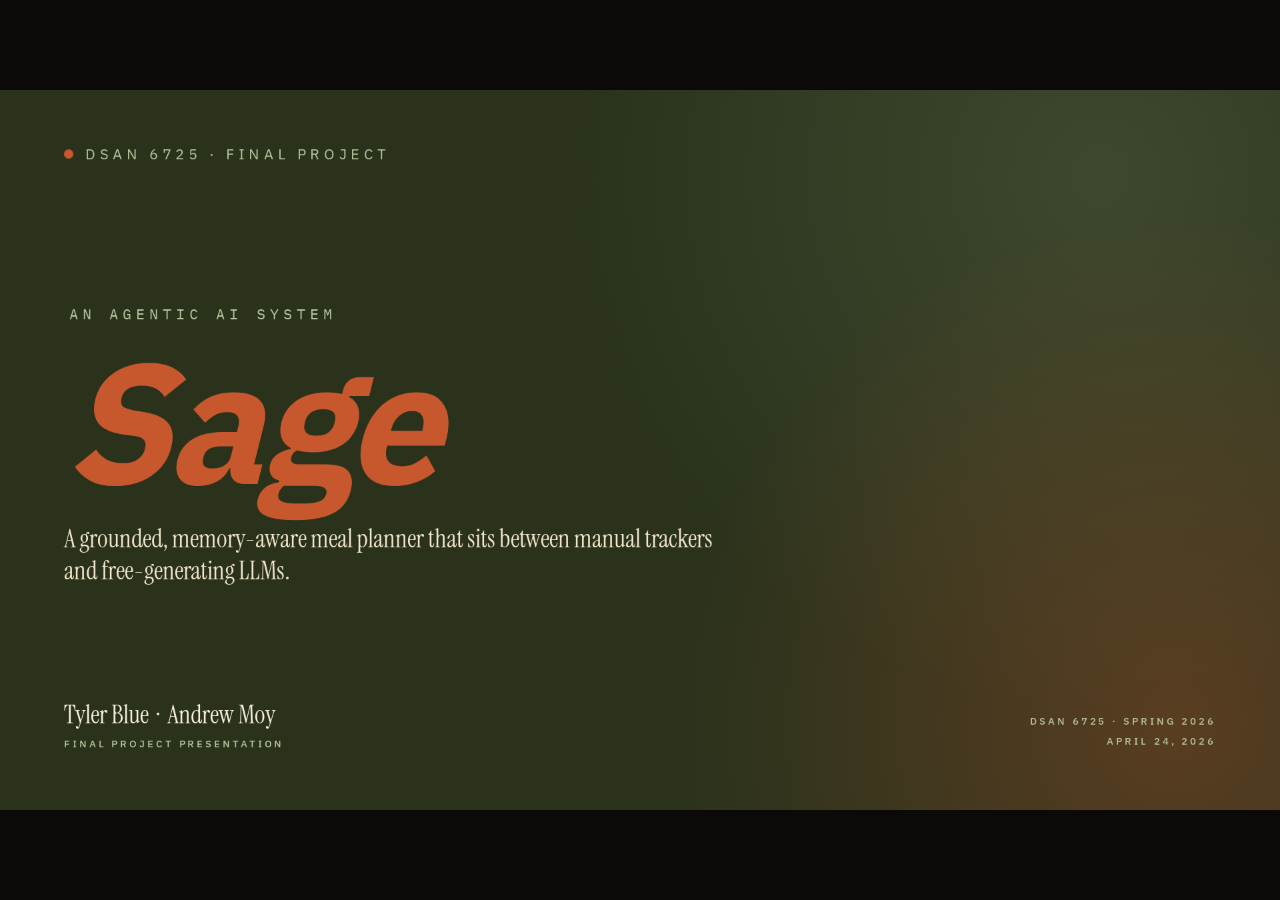
==== slides.html @ 6d5de1a6 "frontend changes, final report" ====
<!DOCTYPE html>
<html>
<head>
  <meta charset="utf-8">
  <title>Sage — Final Presentation</title>
  <style>
    * { margin: 0; padding: 0; box-sizing: border-box; }
    body { background: #2A321C; display: flex; align-items: center; justify-content: center; min-height: 100vh; font-family: -apple-system, BlinkMacSystemFont, sans-serif; }
    #__bundler_loading { position: fixed; bottom: 20px; right: 20px; font: 13px/1.4 -apple-system, BlinkMacSystemFont, sans-serif; color: #666; background: #fff; padding: 8px 14px; border-radius: 8px; box-shadow: 0 1px 4px rgba(0,0,0,0.12); z-index: 10000; }
    #__bundler_thumbnail { position: fixed; inset: 0; width: 100%; height: 100%; display: flex; align-items: center; justify-content: center; background: #2A321C; z-index: 9999; }
    #__bundler_thumbnail svg { width: 100%; height: 100%; object-fit: contain; }
    #__bundler_placeholder { color: #999; font-size: 14px; }
  </style>
  <noscript>
    <style>#__bundler_loading { display: none; }</style>
    <div style="position:fixed;bottom:12px;left:12px;font:13px/1.4 -apple-system,BlinkMacSystemFont,sans-serif;color:#999;background:rgba(255,255,255,0.9);padding:6px 12px;border-radius:6px;box-shadow:0 1px 4px rgba(0,0,0,0.08);z-index:10000;">
      This page requires JavaScript to display.
    </div>
  </noscript>
</head>
<body>
  <div id="__bundler_thumbnail">
  <svg viewBox="0 0 1200 800" xmlns="http://www.w3.org/2000/svg">
    <rect width="1200" height="800" fill="#2A321C"></rect>
    <text x="600" y="460" text-anchor="middle" font-family="Georgia, 'Instrument Serif', serif" font-style="italic" font-size="320" fill="#C7572C" font-weight="400">Sage</text>
    <circle cx="270" cy="250" r="10" fill="#C7572C"></circle>
    <text x="300" y="258" font-family="monospace" font-size="22" fill="#B8C49E" letter-spacing="6">DSAN 6725 · FINAL</text>
  </svg>
</div>
  <div id="__bundler_loading">Unpacking...</div>

  <script>
    
document.addEventListener('DOMContentLoaded', async function() {
  const loading = document.getElementById('__bundler_loading');
  function setStatus(msg) { if (loading) loading.textContent = msg; }

  // Error sink persists across replaceWith since it's on window, not the DOM.
  window.addEventListener('error', function(e) {
    var p = document.body || document.documentElement;
    var d = document.getElementById('__bundler_err') || p.appendChild(document.createElement('div'));
    d.id = '__bundler_err';
    d.style.cssText = 'position:fixed;bottom:12px;left:12px;right:12px;font:12px/1.4 ui-monospace,monospace;background:#2a1215;color:#ff8a80;padding:10px 14px;border-radius:8px;border:1px solid #5c2b2e;z-index:99999;white-space:pre-wrap;max-height:40vh;overflow:auto';
    d.textContent = (d.textContent ? d.textContent + String.fromCharCode(10) : '') +
      '[bundle] ' + (e.message || e.type) +
      (e.filename ? ' (' + e.filename.slice(0, 60) + ':' + e.lineno + ')' : '');
  }, true);

  try {
    const manifestEl = document.querySelector('script[type="__bundler/manifest"]');
    const templateEl = document.querySelector('script[type="__bundler/template"]');
    if (!manifestEl || !templateEl) {
      setStatus('Error: missing bundle data');
      console.error('[bundler] Missing script tags — manifestEl:', !!manifestEl, 'templateEl:', !!templateEl);
      return;
    }

    const manifest = JSON.parse(manifestEl.textContent);
    let template = JSON.parse(templateEl.textContent);

    const uuids = Object.keys(manifest);
    setStatus('Unpacking ' + uuids.length + ' assets...');

    const blobUrls = {};
    await Promise.all(uuids.map(async (uuid) => {
      const entry = manifest[uuid];
      try {
        const binaryStr = atob(entry.data);
        const bytes = new Uint8Array(binaryStr.length);
        for (let i = 0; i < binaryStr.length; i++) bytes[i] = binaryStr.charCodeAt(i);

        let finalBytes = bytes;
        if (entry.compressed) {
          if (typeof DecompressionStream !== 'undefined') {
            const ds = new DecompressionStream('gzip');
            const writer = ds.writable.getWriter();
            const reader = ds.readable.getReader();
            writer.write(bytes);
            writer.close();
            const chunks = [];
            let totalLen = 0;
            while (true) {
              const { done, value } = await reader.read();
              if (done) break;
              chunks.push(value);
              totalLen += value.length;
            }
            finalBytes = new Uint8Array(totalLen);
            let offset = 0;
            for (const chunk of chunks) { finalBytes.set(chunk, offset); offset += chunk.length; }
          } else {
            console.warn('DecompressionStream not available, asset ' + uuid + ' may not render');
          }
        }

        blobUrls[uuid] = URL.createObjectURL(new Blob([finalBytes], { type: entry.mime }));
      } catch (err) {
        console.error('Failed to decode asset ' + uuid + ':', err);
        blobUrls[uuid] = URL.createObjectURL(new Blob([], { type: entry.mime }));
      }
    }));

    const extResEl = document.querySelector('script[type="__bundler/ext_resources"]');
    const extResources = extResEl ? JSON.parse(extResEl.textContent) : [];
    const resourceMap = {};
    for (const entry of extResources) {
      if (blobUrls[entry.uuid]) resourceMap[entry.id] = blobUrls[entry.uuid];
    }

    setStatus('Rendering...');
    for (const uuid of uuids) template = template.split(uuid).join(blobUrls[uuid]);

    // Strip integrity + crossorigin — blob URLs from a file:// document inherit
    // a null origin, so crossorigin forces a CORS fetch that SRI then rejects.
    // The manifest bytes are ours; SRI protects against CDN compromise, not this.
    template = template.replace(/\s+integrity="[^"]*"/gi, '').replace(/\s+crossorigin="[^"]*"/gi, '');

    const resourceScript = '<script>window.__resources = ' +
      JSON.stringify(resourceMap).split('</' + 'script>').join('<\\/' + 'script>') +
      ';</' + 'script>';
    // Inject after <head> so the DOCTYPE stays first; prepending the script
    // would push the parser into quirks mode. DOMParser always emits a <head>
    // (synthesizing one if the source HTML omitted it) but may carry
    // attributes through, so match the full opening tag. slice() rather than
    // replace() keeps us clear of $-pattern substitution in resourceScript.
    const headOpen = template.match(/<head[^>]*>/i);
    if (headOpen) {
      const i = headOpen.index + headOpen[0].length;
      template = template.slice(0, i) + resourceScript + template.slice(i);
    }

    // Parse the template and swap the root element. Scripts inserted via
    // DOMParser/replaceWith are inert per spec — re-create each with
    // createElement so they execute, awaiting onload for src scripts to
    // preserve ordering (React before ReactDOM before Babel before text/babel).
    const doc = new DOMParser().parseFromString(template, 'text/html');
    document.documentElement.replaceWith(doc.documentElement);
    const dead = Array.from(document.scripts);
    for (const old of dead) {
      const s = document.createElement('script');
      for (const a of old.attributes) s.setAttribute(a.name, a.value);
      s.textContent = old.textContent;
      // text/babel scripts with a src: fetch and inline. transformScriptTags
      // does XHR against the src, but blob:null/ from a file:// origin is
      // silently dropped. Inlining makes it a plain inline babel script,
      // which transformScriptTags handles unconditionally.
      if ((s.type === 'text/babel' || s.type === 'text/jsx') && s.src) {
        const r = await fetch(s.src);
        s.textContent = await r.text();
        s.removeAttribute('src');
      }
      const p = s.src ? new Promise(function(r) { s.onload = s.onerror = r; }) : null;
      old.replaceWith(s);
      if (p) await p;
    }
    // Babel standalone auto-transforms type=text/babel on DOMContentLoaded,
    // which fired before we swapped the document. Trigger manually if present.
    if (window.Babel && typeof window.Babel.transformScriptTags === 'function') {
      window.Babel.transformScriptTags();
    }
  } catch (err) {
    setStatus('Error unpacking: ' + err.message);
    console.error('Bundle unpack error:', err);
  }
});

  </script>

  <script type="__bundler/manifest">
{"5bc8b392-87da-4b91-87d4-f22fd909824d":{"mime":"text/javascript","compressed":true,"data":"H4sIAAAAAAAACtU8XXMbuZHv/hW9TLIcyjMkpbU3Nm068dpyrIvtVVnaJFeOY4EzTQ5WQ2BuAErialWVp31OpVJ1P+j+yf6SqwbmAxgOadnZezjVrknio9FoNBr9BYz29u7AHjxOMD6PlGYLfAI///1fUOBKsVmGcIkziOUylwKFhrks4OXp61dA7dXwDpjeL5lIMlQT+g4BG4DKkZ1jAUJqVCU8lih4rOKC5xr0Osdpj+V5xmOmuRSj75UUPeDJtFf2jUzf3hMDk/6YSCCXSiu4VhlP8EgkePUsZWKByQTe3ICWoFOEnBWE6SUXibwEKUCwi6HFbDaAc1zPJCsSKuULM7bB7+ef/jH6+ad/hnC8+C4fHS+eixBOchZjCC/lEkeHIglBrJYzLAiGKiHGA8gLVAre0vAFKtT0xSAIYwguuU6BgWZK43yVNcOnXOhBCSQZwExqLZdRjEJjAfICi4ytQaXykotFCS6WK6HhrumqQpizBBXIlaY58iTDEhoOgK20jFTMMupMs+NCYAExExdMAVfAYM6vMIEEFV8IUPwHhCDBOVtlGvYfHoz/57/3xw/Gg5r4BAwTMNM50wUTai6L5cSWB4MzmvSca7MAFxwvc1noEDLUGouZvMJkWIM6QdvsTEjT+wyY1gWfrTRaGooEC2CaZpHKApMSvf3J/sBMRqdYAzs+Pv0L4BUNhwUo1Ap0yhUoCVwreP7ta4hZrlcFgkJUsBLlTBYol6iLdUm0Oa0jF9oMcPb7JSac2ZIzyNhaAV5gsS4XgmhOdNQK5KWAnC2Q8HXxcggbEjI04VkhLxUWfQXHdqif/gkn7AIJ1vHzF5AXMlnFSKsTZ8hEDUwKjGiQKMcisihQe7MYQgJe6YLR3Fd5tSFPqJECViC8PHr+/PBNSFsRVmJJPITJEN5IEbFY8wu0k1KgNFsDFwZVohuBJ1hnF1zxGc+4Xk8g5UmC4gzuwpnMWWzKxmfVFHlBUDRCcMETlCoEPi/[base64]/2uFxfoEM4y1LIJ+A6M/GLIkMTN/ZYbCIug7tOmHRmZMn8B1xXE4TFAzng05yVio/[base64]/NvY02hEMWpxWBFQGiU3TJNI9Zlq1Bs8WiPAFLYkQWSxUXiKJC9s0beEXfegAQ7EdmqTAJjeIUy6XBYZ7Jy4EHQy6jC5bxhGmc9oT8QAoAteJi8UHjlQ7LsozleV1mcP1AR0xiCnp3YG90504QVJsZYimUhueHJ0d/ePPhzx+eH754+t2rU5iaI/5Ru8FLt8H4gdPg5PTbt0//cPjh+O3hi6O/wBQc8TIxaEz6Tetv/3T49tXT//zw8uj54YfXJwTtwdiB9qenr46ePz09/PD09PQtAfvcCfcf3amB5iw5gCkEwkz+RBdcLAIxGOYsOdGs0MFBCP1xf+B0UXqdoUoRNUzh7A7x3ySVShvS0V8uFSdmm1ht6VFZzIVCPYFx9ZtOnYytJzDLZHxelc5YfL4o5EokE/jVeFy3jmUmiwn8aj6fV0VzKXQ0Z0uerScQkVaMkVorjcsQvsm4OH/N4hPz+4UkQdR7idkFEmPCG1xhL4S6IISnBWdZCIoJFSkseD1KReLqELflN3fMx9Du6c2Zs5mS2UrjRyc/z/CqKmQZX4iIa1yqCVidtqr6fqU0n6+jWApNB5lXXSFTKqqb2BSYMZLpFbRaE41kwRdcVOBagxJukUoLLs4d1L0VcpbjkmdZZM/GSTOCh+GoFjMZnTCcTvFFqo3eFFxwBo9VJvWTAQnbWo19dnICSvMsA2P4INkQ9u/PWNM5W9fTBbQSSWqNiRVcxrbQLD4n0bYc0n43bDspWwV7gx1rCF/wJWnKTOj2cnZUGfk+gf3x+DcdtVbgb62eyatI8R+4WExgJosEi2gmrzoadnMlQKNdPqrnw2lNI6NoqQkIKWo+2FRRq+XyyfPOSFsjvKxy8L6hVz3i/rYR6UDoGtF8z7DNIacshx+kQGWE/1LOeIZGaSXGG81lcUmGoE55kRAfnSPQCe7yxSkxn7VnSYGvBoLvjkJIpOhrK3LMOVfajDVPDDXL7eifK87cHf2DPckmcLB/77f3Hhw4Am37utx4iNR4ENxbUjm6xNk515FmeZTyRWp2WVSKUN1Qxx1vtAffimxttT8yRnS9DlJALFmhsBpUQaDlKk4hwQseoxrU5CtNwCAluk7AfAyMWh+UfYmMAhv+cQje0NAQo0Sskm6Vdf+Rdclwridwf/ybZk+Rj2ACBwf51YYALMmRMY1BdH/8mxC+zq8GpX0+Hj48GNTCkGcG+1m2KgJq9LmifMHyCdxrcMlZkpgN75R9wilYiomCJXylJvDw4cMGjDkh6eCfwP5Bq3iOjOz7SKHWXCzUBHparJa9hsOsGyJStMEJv/FwvI/Lz5M0hsrlcpU94eDr8VIBMoVhsyBlabya8Tia4Q8ci2B4EA4fhMODcH8QluvgdP7ooWYZYMuW/Mqh7krRdI0t2LEfS/6zsrAUKe8/Uwzu4L9xxX373aw3HviH/kyLGgmW58gKZmwfl/qVPNhW77LbhnioWMxZ6SUrDIHHGzzc5lQuUiy4djlvozBeFYralo60jX3FRcYFRr+EptQcwAcPmv2w5CIqj223eNfOKqdXLGYsOLh/P6z+Hw9/24gMl+kbEsP+vYbvDRyn5N+R4MQKEyNx4dpb0g4s9w8Gjzxp4sIoHQAfB/Jg4PWby3hFYlyuNK2YL8abFtXm2dlyEi3lD5Ftb92w1w4fOi1BXSzgula7SIg2Wpb51TI0nL5D63m+drizEpf7LXF5WYK834iLDvl40MjHZkvA/ji/og9HBJtD4OtP4qcNtIfns6TG/f9mtzg7Y9/Btqbv1x3H2Ng9yDwbbcWjpRRS2fhA7+QFvJZC9kJ4jSKTITyTQsmMqRDqZl0n2bgBb6ZaY/NxYj54MOiSeVs2SLccqGdXm10mwOAx0QUrOBM6EqslFjyegGazVcYKKlAfM2k7WM0hbrfcuucqN3ilI7Pm7eXs1Adu3FkMFeZwvYOC9+4PHjXyH76iDeZhfW/cbM8SpvVF7oJ6/76RJLZXwskNXtQUrRiwg/+2qExbZFX79IKD1lKO9uDnf/3953/93YYaJhRCsHGKHEu/pjEo4rSQSyzb/rL/[base64]/y+DEpFxSpDSJkygaL5nFyhJYWbcMSG1WMJXLGt7xRz7RUK9vD4UV1TmpKugujzs6uruba/Z0HDVq3rpjK1Sm/VJipbzshNn5KnuhJaHb6JesfShDrrq/[base64]/yDn0rQ/799/UhaVzxxcoELRuSqFWORdDYHylXww+FlOSpNz+Y1ixOT4wIC65hKWld+jJH0bcxNKefDZdNG5POFpdh7ym8e+9X2KSVzfKUJ3jKl1jA1AQC/dqlXCk8SrIdTZQN0P0R1zBtx1TuQkBBPBPvpjidoDjcjz9Cf1TGLBowUlgIzq/hjIskoILW3KV4i+agmrYKdvQ4yaS2eTVOr6ZwR8/XRIPX8sLtWJft6HfK8m/oVJu2S3b3eVG6UKcdhRs9S34jxrWC68/Eng7PlXybk3/wSGjTd7hAXbN3UHL0IIT98YAWpx1Zc/XQZqCXhv0/baRyy2wM9bI9VLWJfP3AGazcOyarpr2jMsmSN9Js3BanrkVsNMdjtsC3K0rxqRrYvKqOlIJzXCfyUvRDlzE/[base64]/6j/a1bfU7r3Odo/fprdCfVzIHAu9Dvot1atah02EBp8LM/VhenhuAJ1zHWwU7pAFXlyjljE15Z0wO0ybTKW4QKaxVCuCvqlvcLEzItP/mXXlwNSJ1NdHYQWbLXbBTviFC5ktcGhUnTd0uk6hbxOkWkBLS+GWUMuF8MDasn6rySdx3udx3C/Jab8Qh/nrlRkVbisrZFI765VJ3Zm6VslkR2w16kkbfyPNk2ekcgfUtcUObnUpOWqcRyMnhhvYAO5gYgJzNmwLU2PghVCYOVdlZWh36E291stvyVdVe5+zaig25zWyFkd/o5PytAly4lVNQ+jTeeiss0Xvh1IDux1ypnUnahUOUUSk6bdHec2T2w/[base64]/YoZEPJo73yNoOt7UEz0rR3XOW+GmOzB5pyH53i4Oef/jGgfMn67zFFgSiD/ht5Ne2NKdryNex/3aPYaUa5gQJ7oHQhz3HaK9NCn5GzrCqNqrzM4YO6iHyOMcunPeOJ8oq/l1zU5Y6cmPZISvSePCZjFJJp7/X+GL56dR8eZPfhfm/05PFIXSwazB+P7PydEpWzmljGgV7Rhl/gtJfLjGsawGtmJ9R7sv94ROV+rcK892TUVWMc804v+7Fr5QQlTO5YuTd4pVurZoqCn3/65/+XFfsavqLFij5nwcrYRe82tDRRvF3EfFvdi5nzQrXJaiuDt4PeE/PVQ+N8lvSevK2X1Uf5rJZl1cZtJcGb5O7O/[base64]/8366Mk4InnE/hCs4Vnn/udd9uHpvnQ4OU64eveRGFPq6fB2v5yAuGZmDWcvmWIa7DR5T7c3WIotatcu8cJLD+CG2rpwPdCbJDqZRbCTCZruHYCuq6z3omZu8Xt0JJXuRFa82q3ha3auO7BdZ3AYxfexOUillC6xQTwisWE4PaqG7jpe3vOs9U23JSlP87mVm/4/5Ec6PbeZ7uOMqrXtubaXJusVds5yyg/aVZIlsSMUKNjMgR7W2dSXdJpBw0cV0iFeQu51k4hZ+NCYOONtuZrWVpyswquYZ4xrVFsuCVbUYmq59AmzQUBZvW9Dvs3GsHJOc9B4zKnvLuR2Smj8oqtkASHYmG055RcopUQ0lyRxGWdZFzbp7QJMRtqtiC9vNlapbuaGnwxnUL/9PD18aunp4d9+PLLpvTk2duj49NW2el/vjqs5cRN+/Sxcx3OZUF3b4KgzEvgrXla/ARteDoqH7kEeI4aiyUXJGONsrFx0WZCSvocCzIuMh5z7dwtCl1QOkUBTABecUWJpJu3e0LbxioxJGe4WISAmULoGa7oNUQloWgRmlqx3HLwN0i4os1IR1PqyseKBDVmO0C6+LqQLewKgg/dspIueA5MrCGzM6tuOzdpFLBka0iZOSXpRiQmQw9KNd9qlGGB5iZZMPrbX9XeX5O7f1V7oxD6/cFQF3wZmMBG1dhF9ebO5rfdpElrmrQO/nQ/hPQghPSrEGzGq1E732/SJh3UEwhS73SgMFyNM103jJGUqntjB0Y3ohXAvmEPxzFscVUfWb8Qzn59TTebAjG4gV9fm9Kbs2YfmZX7k705RkGM5iZ1exvAyN4Kj9Py4r6LrcUmZaqNjXMvrT/w6b51Bm6f0L/s5dHr47SwaoehXFhd6eKNguzIk8b7X2qCA18xbPmTS1ieFMpQLHRKa73vKSuuov5kCh19qrGqOPNrptPhkl0Rj3QNEdUjVCeLE4drnSq79aq+91ZCv0vJ2oxpl/K8SY3RxXpD2prYJJ1l/3Hy7Zuh+RW0lSbaFu/et8XX06IgD4oyn4GFMxi00LDF9UJCTLquuYbsIyLJYc4KEfTfNTroe3jBeGYvvhpA8CuPDgbnST8EdJXGLaH9dgjDVTEa5aSDQgW7hKl38ZZW50jjsuKrOtrfohD1/MLmB3SJMlHRh0LDBbs0IeC2sHpjZPOQqxekviBde/zySxDEoWP77XE3q/py32dcsVsGe8tEKYZ8IWSBsDdqUTG3V5c7qehTTG2hWOhvUYPgYNCw7C0R2aYVko5mlMBaK6xLykvc01ovhClc3/hxxi86KVtuK2/7kv+hVgjph70VP7WrD7+jm/CTdrUPgizeGgR367coUZsKFOHMYTqdGmADaIcH2pfi+uaMbpjBaDiqjCHv6ueJ5rYILY37gW/rd0tmM+m7jiQuSeQxlif965Uc+BpysD+AV7hgMd0MlEpH5bsw9JLMa1R0t92clb4EsaFMLJyD0nJvGU53ehNnbT5HYyZwE0J/r09s6zLsjXd4BwcDOBLGoG69UbH9LQj7csXQBUN/39zq7QlyOVSvKdA/9QsUkza8X+hxCdywWmq+8p6ZCLe8IRG2HocIWy8/hO0XGDaHunGY2e4q24H2titY7X0qWrvQKfawMebEhVttkJp0SVu3lb0l77V6RwO9p2OUhEHXiCe2k5EiRrL/Djyl5R3V1BAGMNmAVFm59jP8jFcpKhK2jtLqqRWz9AG9tuFwb5sFXCJbyrs4lm+mlIa5dx4aJk7aNTeODuhblI6INcvoSiFH/lcyaJ4xlZZlbWvfr+uS/5VjtCX5vcouSVt6ZHwp+/[base64]/karNGC6CCzIe207QkAB5xRZOZ5igY1pn9m7or6/VzeCs7SG0OWxBY75Yb5zTok5Tc/huNII/IuZ1RLryfF6mdPHe5JcB8bt6RInaCCafuno5zcF5l1So4/WurYLmwEKhn9uLn23nZGdgiaRsF/AyqP9vwL+7Hf4fce0CpkxIqzrTK1hmY9DVYdo2ek3vrrRSWMi3M9SsWKD25BZZHIEeclUqcocJ1yZl4McfYfS34OjN8XenP54e/uX06dvDpz+eHL46fHY6+PVoqFHpQFcex8GgLSiMy2q4RM0o45mcRcNYF1n9g2WazKu6l4ftuUmSxuE51lEmcsql5q3CpFT4PR3S9CC/5dOikJdvTQYuDVSXU5jkOeVpeqXg/zSvBpqMhI1N3rlQ9SncyFurcW+i9ArnHRh9l398qOgThqL3Drshjm8N41Aku5DacIjcGnDhz//tZyI6+tu7cfTwfcWD57getAyH/eHwIXy/Wub2ZSxWhq0fwdiUKireH7e96GQ51siN+/A7eAiTxpw/J9OWMroj149NCG012Os5iV1zalBv+NtEPjYUJePqtG3cGW+XMbvEYtt/spABd21oUiE/13aOM7bMzURch1p9Km1lJMdDSAPWYKaeEb3JNt3z23bg+p6TcpDbxqRazgc/JFVbK1WUegTHq1nGY3h6fATRv/HXRL2fdbwnF5Tv+jW3AekKA6+cOHUYyHFE1C+u7MFp+5k+D4pdn00w3vK54I4LuSjYsnl+rXwOEhuw8lQGvFERLOtZjqsgUVJG4DXZFL9eB9oD2ztEmx2Mzuj3GPttzCoazo+tgVRGAslb6FvSFUu22iVI78x4TcPmqpbhlZs7NwNi2f8FX686YM1XAAA="},"0bc8c547-ed1e-4f61-9d3a-2132df04894d":{"mime":"font/woff2","compressed":false,"data":"d09GMgABAAAAABsAABEAAAAASCwAABqgAAEAAAAAAAAAAAAAAAAAAAAAAAAAAAAAGhYbHhwuBmAAglAIQAmCcxEQCvFM5wgLgVwAATYCJAODNAQgBYM6B4drDIM0G+NAVWdy2DgAWHa2SEQFp7n4/2NyYwzsUdL+SRBSnCRUsl2wsYsac0r9TAebvKGgIa4KNmShjQ0PPW+jYRzOFkpscqCKaiLNCyULqWUp0PXPyMiVPBmN4tZF/ihPJEiiv2xt8oJv6Ph7o0zdZIQksy08/78/+n3OvSMoQhFiIkpinQqFisQ0adZE8bsJbwC31SQs7JhYhTLoITkZCA4YWUY/9mV4XrbXrV56kR9dXuWP275R37gmbu08RBEr5ZeiKgN46LvRny0NMOqV8JYGsn56YCfDGZ+MZb1r727yY2Yur1YTBD6DMT2bswVywM62PnQ/f9a6KC0tqfp8DbyhH75bMi0JALJ4+P7ePFtS8IU7pt9MaCmtWGjtC1TABDmCd/yBRZfz/3dZ+qVRmZFG0mhK1c626ttzqwWmNBZmG7B7AcjGKR2lo1AfDgpgATANgAuj+6NZXKueN3JoaUTQrp0Lz4ecRSLA/1L91xbn7i7w/5vhjCiKCpmCKMm5cg9TypVz6flNCS7wgLdYLPHyzCcHirR/SGEVMA/PObUKlUOtnDrnWIYQK0/vonPRNNnmGO2wYO5rKwVJifb3Y4rfMy+xa4RQNYBysmUo2nTMP7/hCOANACiCYBAE8CRahqDS8jocCMUCOA4AATzJVoY45PdP+QwG2oCEr7unA0gAAMudWe2UFbmALtoxADWXh5R++JEb6qFeLh4uamii80qU+PJUXSow6Cji/8ug/19gRYJcQNBagFo9DOKxwehgBSTRJEnJunQgEr4w4EM8jxHddqs9DjnmlPOu+sJ3/vDI/or3YY6Hw31twK7SP5ODjjrprCve87Uf/esp/IqNc0IBzrm359+bBaETn/0/n4dLCiGngDNpEzCr1QAEQ4sqYiCJHLXyoQqplFIrU68cpoJGJT06MxYLNhsuOx4nmAIiTxGhLDUyiWSTonIRkMklV6BOCaViWjS4agYQIwYTJisOB75kfFIMFmJ9AmSGSoXSMgDwdlYipIpgGSdYGgiWWYLV4q2HeetL3vuRfY+CR2PnCRS0OtCb75SuYzwwA/3loyQbBGXN0uPIlTNKs0dJZk75KJMNIse9fERryjWDQydDn4ehHgI2uX3HST7Rf74L/9DDOnhcy2g+9mwdyuRoNydu7OcnpFMFIozNYSakhexNDLv1t63/1dDLEZ7kdMz3iz3NQTrtUpLI5bJD+mJj512dIyRaMLx9Uz6uUeTgM+xc576oqRVP9W3s4fPQri3kaPLrEmXrvHpP8Nf5KoPocyB2x2kfIvKrx1QiS5xCFcqDkUSODKoQXI5W++HAC/fvVJVDPD4hQieHAQDwMQCAfwDwFPAnEDwB9APQioP2D+FdgdqkLbxug6gVRNHTWwnJ5ahX6VAHTfCOYSkwWgVJsEMKCSRkjDQlJt9uRZYDx/r3r3ParoJOrJEwTMPWoYYTtHYktXa/7GSmILOaE8dMQXS/VLPqXMJzUp2PrDwWc4aVerxw+95tNQmnUjFJa0LiDz/3JjeMalPvKl8S47ARKCxVc5had6CQ1RNpslrFDYMa5a0pRp2UPu6CXNXfwRBG9r+ksoXUBM/j2hEJ9FzHPNMQqxmUL7a9gkBuuPM5WCi+kG17e9j/WliWV8YNDq+9kUp47ngZ/x5+49hF7kop5kK81p5EReQNT85oENMiLLe30PBUThle5mq6WJ4vyj/[base64]/2Dhs004GG6/uFl8oNZqMkVx0pQPJZb/8cqCB6YTD4WEFZ4Z706z4pyIkiJPWHp7aGfz2ekrrhi10cy0RUvYTQdnalXwbJXmmCVyxBZsxxwyfgbZWKbx6neCockTxrEVksZnc+QVaoY3ek9RqHFCDY7yLO7Q07LH9bJsVvt4sHupAF14zPr38w36SYHoJdltyLm/luFvyVst3e6+RmYfsxH7QC6vhCq9I806rGQ+eW7CvAgZdp5MZfuG2v1K90IJFR2M+eSk/uQGBs4b+kaa/b4iVAHuGXK7qegrzayL+s+sfciHIgb6e9u+R5XFyxxmfQ7156Gxy19LaPSyR9TsXenjR+16PmGcN5TdKldNq8/LGLVvpV+r+/JClZl+Hbdw6UrCQD9IMsauNnAv8MPZU3zkUKSEE9FLHMES2NRpIQ0PxsB1CswJa2h0ulRKstgs9a6EDDCw08sdboni6YdaA65N9NLrtJnnRXYab5IOT1nr9D1/GLw72JbGewMBx1L/apjXT6xopZSwycXF0760LjKDtpNDSwwrZYNmieGxmg0J22l107LJ/0zufBWNnyey2a3ooSByRSOIN/fuPRp0jUeRDHr9wGwJEtIvSbKnNUEOMIbolvbC8+enVj26QBVGAfWd53/z1PNypK6rCTnBu7Rw6GBQ0+1BVB/jNPym0dU6uUa/v1rYOvVtRXe9y7R7Kkn3JRj3t8NtT85f91O8uMCIl4iveyJoR7n+VMyXkCEV1jcapQ+VNqt4OOucpDxIVVRtXJ2b8X2htsWoz5EgeM7vCJE7Qd8hFhQWJRYuG9utIVc52Z8vSWbMo1GF9qiQcI2FzuemvuEjaeBrCfZWO1OGIqb2N2Y6fMIhl8SNuvwpy79dzNkRhm/IFSI4HFlC9MGLIZ0B4Pk+cbWUVzEihmhfvzYOUlZx93hax5ouc/sVN1JAiCrVWLmt1j/XZCQSK34ALd4NDicG1sJSf8hVLn9qAtZZSmIZ8PpLtEcDZXhM6OZN6nhcWZHv2YkglmnpcgbeF5PrJfkjE3izMxz7elFknHeAsfe+Z1vBZ3TXSca7pB+7NR6caPxnr/ETCXGFu7B2fZfwoavlLjaofWlAjLjkKHZUcf/YgylKK0ErjWdPnG/TpCyR0ciH1vAV6Q/r8h6uRl6ywxuCMABSjt64oeXoRPRRgxOB3LiHE/b/P5T2DbyMZtqkpB74GcZZKSqUinZYuLkrfO9MhWrncQMwRdU5tiWN+yi5AMn8UHmkoZJYiyRkXC5Nm2NyiNWtO3vfI0VPJXFENv7iOuom6vJP23jCFgyoVaovaWMOQ7C4oOPShsHuPKiir/DMykSukFqrr+3qZhNRamrky/t+maGxT32FvfjYd5cmIX4qZkSm0aacTcYh1qyK6+BVtV0WVVE69QpXTe3jnSqK13lXFMjv1FGM+NKtH7GdAV17byLq9ofnb4O+MqWX7J7fItjzfL3uaNb2hc0HXsBn/hSUtz4Fi9O3/VySODTO+loFJhl6LVeKo4tnS5uGHey7OlJeMKGNxRjg7nBGLK0ecwb+bhL9j7LuPe0mmD5gX6gSfm75QfGGq+VzJujDYCpH2fMq6q6n53fSH4ngSBWuiRx/rVRVx5K/yogqLaEsksz1oRE6TlC8v9PZSvSxNow8V0ZLvkliOKmXAYHcQsZCQuSTCkJJ0/TWyb/ybfAnJYuEGNXYWO0azw3xFFvguRsJ6GETsvFFtNarUZn39/s2S8tyikiJqed2E8vLST+4wAZb5YYMutP+NzneQpZPjKEFrpssgLSSz0DWKoHsfSMk7OPH/9mtDjT5YJtCOpVAMPTJ8AvW1yDQiOJEuEyo8qG1hIJEm5oi5aHH371ATS93R4cVRpXoR+Sd9/5TCCrDuU1OmvX4Md0XeIWcUY+PwQ2kfkjdRzX8kWYZqizoJ+R2DcsNP5iO9Py/I4JsOxZEPIpQSgT4TTrLV3MRv0iLFoZ6iciHlhR0fx+2VY9oUxOFr9ft9rY4N6+XVazgQZ001EqPr0o5rp274tl3Q/ltASt01IZj4Dpsnnov/kF3uluI6cta9FpE+/kF794x7+qsSpVN91IpF0RXueb3+sORvnrwFzPeRq/fDhCRj1d3LI0qdOmPIHLS9XnLadlo6Kv3wC6F815Me4TnU8TtGwj7vGPpMN/1a2JoEUvXpP3Qrhe+jc77+jdljK2afoK9o3lKr/2r4k/1CvZIr5aa10i37inoF20Yur5P++rlrlpzWM/HHp6f/9oVi2ZOdbtZtd/2ODeuI2OeTn2NX9O+jw7bfJ/2Vsxh7n/mcLD1zBfv9DL8hBhLX6uCSYJkVrzyjZB9napiD0rC86+1nmYfo81lKuwif/ExYSsttMBdTTdRic18eJKnkLIDVNZ/NQXWka0QNeqf+O1LTV+HoH+xtzP6YaxjgakhsjW7Adpk8/sqlaoP1JJ6+rs124eXyq/r30cWTtn/Il2RZ7FCXSt3lgo1/kRO+mm8TGI5uD+xvspNWCFasgdMj4W+3Yu3ykoUo/YebwpsYjnmFnZOWXe70WpEpqJzKfix/GnRNPFP1RzMNmFrx6XOrhD5YItAKJIsFkh6S34y8y8rvlA8eBEiIVxR1+QLqm9vt4cOq9h9zrpFbH0wV4OM4NHU13TwvnvBlHBn/NsV8R/Od6vwtmN1jK/Ym8abKpUunzoj7/tWD7kj54cV8/JYIrcn6MNj/oJKf4r4dXSPoQ8i/kG4eiCK+LSXj74Zo7p4Pk/lzhuMvvwBfO6mFX8Ac/+55AeFvKb9TnaCN4dBZKBo9/xYOn4Xx2Z9KySiVmbp+fFiXnBmzqvyTc6aHtkU2nd1xbNrYLJosNT3pXi24YCBqAtRh05sDzdh0HTgRNbCgFhy7smEavlSli2Hqhq3rSY71hmHbT95P9U5sgWGYpB/WLbB9hp9I13ynOjGpjSdPkVDKYV1y2EFcSPvqnn02d7Hjzd9XAf4Tb+IH7sZAw37dL97/Q9rixBHm96ktnVgiXmgcGyQOt2SYtdO3X0mR3ge/25y9MSEqYWP2FW1OafdQ/iP6CD8gBRnb4MHZpVr6y5mjtUmFzbsmIyImd5nQ+RMdnfkSDCe2pkhTJBEPEni+jPHHB6+4svTlAxcTCgAEAMAAz/8AwHd9MBAF0DnJCMDiUzwA5suTTrqfpxB4xdwFEzAKBqpYGa+6m6CHeauZ+GouBuQQE9EA86sNJzSFYDEsmGgiF8XwpGFNrJxtmGx0OJ1XFaBh/kJ2hsR01XqIW6cNGkOwCN7Qg6oT5sQ+awDgXNfR+ndHSz+cBQA49eZrKSB8TJxGBADRQQgxwOl9E4kA0ALMDUXQh3N0xkN3ixOAnjV6QohKorh58Rhg78QWcgkT/ON9iOEABkB/Yh0TYCoczxi9JPw8aYfQE4i4rgXxJTS/lHZuhF88UrsFWK1DwFirWVEeZO48Ylc3CnZjYvWHDgDxEewj/K0M4NtpDOJl82e2897uiAJsVk6ZP5dH+II9fxtIAdg2Cs4OgPU+A6DvCKAaiChSgK7ldZj35zbtxNxT1DQbdXyb+CmcJuDwSLwwA/7mFK4ROq1iwuYdYmC+7x1IRKHJIA4tAF2Jx7eGRrCeRyqoKKgGt8k7xaMp4tGGoDBuTHiwIXcQx4a2I1nOIocnCZ2CtESDlGRQkuEGlJWebHtKKFH6raUVWk+QqIpJCQhGTDECBFqpykmF1on1Uab+wAllg8VI581KfeMUJT/oUxEsKORh4avXwaxiuwfgiI7YARgYfgAgVctLTYPZN2LJMRJYuCxZzyKLhCKQgpohfwTGxVK48idMwX8PNNnZc0TqyRLY8UmgiKj9RDCY3Nh+BMFEFFjMXe+iCahJSN9HAPySkjHTCkiDuVskt5nVIGTxGE4q/[base64]/CtYOIMrS6GDIaiSDO0VpTarlUb1+NyQ/6pLgyXnZhsqtkcvuqR7awt5MFGmvPV3wpqeF1KpM8ksxQuhTcFDKvLqIQo0tvnDoQQL9tZc6TsmBGIiiozEvZ/IQATnKgDCARSRAVuLCK9MKpmXnqXz0dnM3b7eFG0+CUhoFhQGMrSr76z+tRiaLRFyLIpCvV9Di500iNY/t9ADasy0KyxGFYBwb6mMR+B4YM7Xk9neeIX3pesFrmWCMu6ba3S7lAjGfEwMc89iPAASwrOssKnnhTvQsdWFbmNg9oaxUQS+BeInbTxzwWZaRaQ9pOQckkEiwV2oTIeydqjS+SkmZ8TOEZXgzP+R+C/+H+CJ+6r7Bmx8MPgJwqpUISMk3LtiycIrEk3aj+BPST6RYZOZRcUhEm5G6OnOXwZVSXOd8/VyXGJhTVRDlqqVr7lt2Tp4kGKSFCcgVoBaKce4fD8zas5Z7Pi1k8nafnd3hyhWLoxzXR/[base64]/AG6uy4w0/8npTY0gumqhhEx5hRLAvBdjAp/KMTwNRk+auPTw/NVU+OxsdfSpYHLfXR2IaMEe9rt3hyBaSGPa7rLVPaE+Is0vYRWj8U4MqXgjw+mLeZ+VgMxLJ6sz6nkIZ/fT25MoWh3Gw1XQPDDGPKM4XJvywDYmU9xWLbbNqrBE87WsoADR1JBp0kbR9A49IqGd808GoMYexjkVdaMyR6iiLUShbK8/xvhL4Ttl4Jc7W7UxlM07gvDI3eg0EU0TqXDXboigAGnwbAoAkgEbFEldFKkpvIxDhQRqs5SlYaUc9cSKzsSEt2T+c5ch8sx63hgRR/Rlj11nVSzJM6WEVgOWr0vbo5I4HmlpVPvhQ3+P+ad5uy5+rTbh63m/VX69rmK9/[base64]/+oSzPGl9iMi6ZBMT18HxYiSN1Xk6CzC1q5pZKahOCZcPDA1K5gjYDxJ7/e8xfgtVrTYidSNbvxIRxndgiaBzx9Bla9q6v3c3BXz10BBKpoXsO4x4taek9meI7BvAuVDW6EjLZxjT5PC08RuX4J6wBmoG5xg153NaEuQoPjop177IEshxnPk3Ztvq3q2JFmJxtd4n2xiszHN0ewfH5BwHMAAbrUjJStB/3B+CG61e12YVlvtbeafNNBIIA5czxY8ic0fxHvod5H3DLtw7gfqUb+//7f1MXcQLggQIg8H1vM9oZcf6+h4S36yabCbBCDD6ckBhPBxjIhgU42IhFuglnMAmdyDKwIGBggmCKqCgDHzQj/[base64]/AmP5Z2YydVEhp1GVRaNxpDIl1HU4VlE2Y5VAXkZ60AEmnTBmTT3TTlN/CrPi59KqJ3I84CvrOPG7X/[base64]/IUb2H1lAg1DXwahYITJu4LzlSTYBr4mRPiHj/T0Dg1TvAUN2hjiBTEoTGSKC2EW2OewUHCzIIJ4LCwQiRCTQF/jQJBCZMxowgSIUqsAEFiBQkRJkKEqDLA8w8Ezyp+PH2B0v5/biP/mvwfHulr9v/9tCPadOxP5sBGd6C3vc3d20OvRN+dOV9GXM3m7MLrwSYSwNIvEAlf8PrEEMafn8gZ+y11JQD8ix/[base64]"},"01b6a8e2-98ca-4ad2-aa0b-fdfb057ee57e":{"mime":"font/woff2","compressed":false,"data":"d09GMgABAAAAACCkABEAAAAAWQQAACBCAAEAAAAAAAAAAAAAAAAAAAAAAAAAAAAAGl4bgSAcLgZgAIFgCEAJgnMREAqBjySBgHwLgh4AATYCJAOEOAQgBYM6B4lKDIM0G5RPZYYcbBwA9rPmwCgENk4EZtiZKEolZ9Hs/z8lN4dgC9BeJ9mIyEKzXBgehQIX0jEF0jRbC1k52w4Omg2rlipBrC1mIcqBV0Miqfy0lohPYegaQgcOjlpPfMVD/YIIl2K6MUaNySnb/N8veNQLXd7aO3SXf+ltRkgy28ITvdf3p6r7As5ccI3MmpmF9QB9Auzk0cifTr+ekAChJ4QkMGAQGOfvtTfl2F3IRRNydf3lotz6Qp5+i+YuN/0O0DYTOTAwsNCmDExaqg+OPODIMjHXzdyXiw5lpR+d7rPdBt2F4yImZCHIbi/wqEzSQO5haSLdK9eXtDPvdzLrg9yyaLY/YiUH/r/T1/c0yL3S+YiHwKTdluWRRtnu6Qew01QCpIvNDdgCaEGiM8mkoSHuc5wPfi3h4yHbL99dibZAOEklK/WNqHFV5BwZM/FrZAkQ1GlcVe8AxLYI+Pm1Wp1/JnOIRZNkoVij0sobsS9rJ26zezaLajqSaojnmlBJRKKWQqR5IoQuGmLG/1JNW77/ucRZlXFh6FBhoNC0FI9SrVwrFzW5XHEFAv9WopQpOsR48OJ4TE7pXHQely5jaqqUeIA/llf1jgvMqunsPl7FMmmmA0/wmQyct8juSly1C2nwN/OXVG9iJ+EEqhQCpHHiyHXbe1/234gAuQCAkodgEDwdQpMpQps5Qj/[base64]/fwcrUrKMoC4CUKsR4KGAAlxQiiJTGc/G19IByh1vHp4nDlaxBbantdil9hx7a4JAnHzC93F72ELLsLA9297y4bpOd7QNMuJvZtfi3+a/[base64]/1wN6e26tusS1IiLaSUKTopIvMzvVj7TmZuOh7al48EqnUkPYJLA5fCw+BRff2VfbtE4QxeyMurdtkNkLTOuPSzOCWo8dUX/TVqRoymaSxPAh73IPxZM/lB/Z0IgVMfr++klyU4UzvlDQTgz671n2RReqfmktrIl88us6pSTV58kea4MHVBgV/P3ICbJVNy1iPHD1jv340xdULuKDpydNB9hx2nyCr2+SzwdgxzvWSPVMZBEMm2RTy41gBAGcCpPbTpLIOkJGbAxKQIYvIaH0k88dsQX0FqL9R8/7qY6Pj+CRTK8AEde2NvjebHoNW44N2tYK+91RN46+rUFFYEvvZ7uQqr+m0wWdbPvFsEcb3Xq2lHSljjR23sRKosuWpb7OWMyvEWEqZmyxHseKWK8WGolNGiCAJh0vV7xnJuV1nZU/qWKBgKOZ1Xoj4aNDaBr1oz1NxLvurjvi8FamwcsaXWeW2rxRj9uHOY5gE2HMcfYg11A0DgyroKpG61qCyyUvfwvk8Nk6UctzSfjPVWA3Cg+JdlGujnafSoW/[base64]/YcGjQOgzNNhI8bqo/DGLRhYmk9YlORTToVB4GM+ZG5lhUrsSBgNeTHa1n01+XxXMDA2v9/[base64]/ixUzOfc9E2Dl+Uw4cv5FzQplmCWRQGIUsz22VKMEg85uk+N0FGgQnFryf2RPokJ+tqKu/x9S9/jK7h5pBcfYl6CHQLWRURKyrEjOpb9K4Xk60sijJKjma3aTpuNDBZpyi4EGv21Fq2xIKqm/cBDP4xC67EenQPt7UOVZE6rJZxlyaVyhUQzkp5yUaLPoBqF7XGOp/w2/Cgz9G5Xm890D12bhWye7H5p2iA396wVamYcsxMu0A4tXmf80yf00qqAG3YEPwNLRQIDjBa7VbjirlQVFsnpVjxZYubM5Uzy6ZoRTdsmcz2G3ZI7Jl83sjZ1qPs6EWJi/JWSSCzPO9rXzYThVHNRcT3JvjKXTE85MrGy1VHMlcaG6KOBdzcGRV50XmJ/oRTRHkYxvd+wBgQS0Q2jC1QiWFC4pZYLOv0CHzh4QUZcG3l+PZ5YIB85NvenWLqkzdE45MGHjm8NQwKB+U2i9tI0wwvUtcipqqqsxaogI7FGU2uKAVtfHbopsSNvIe+E4FhaYzDbbgScLo6wyMehdXIUk3iCe2UT7AMWGebVnMyW9DKjlRyi+mFh4KlD+9J/E8/xOHL2jAPEdPN23Bc1rbEG7rI0fsF/k480DLCRSVQGPh42b3iFRufm97R1WUYu35i9HrZZvQSusGHo+htf8WL38puF1zQjADew/n7f5ELZCADCSggQCBLOfhtqjiU3UpHcQW+cNmFHg91XwtmkysWCItjRz3NgHrGZxajxQfQXlgR/F+7YqRGU5NUSTNNu4erlPEJpOc6DDbeauf2Q0EIikYRFEUKMDia9+cHNjC28NaHtHcfySlq06NN10uQpuQHZkYXE+JggNepcn1LqYALbdziQ12xlzLT3cvnr958fzpU0VpegeX+qDEpm45lVlD4W2F9b99tnpDa/D6PxAd3HpQ+BN9hQqTp2fJrCE7pOsxzRtkC/4WcRQ0lmu8rObnJl+fz1ajA+s7iR1uZaljUKdoaiyjbUydtAPM0ECob8vKlQASzGgBBAbgNcLqWSFYla4ChbPVoBEB3ccFVgW/gDklY94QHt0BvOCxrpLg+M5GkaYuJpEQYyLQ0cAzBBTIL+/IWxnULk8zxU1p9syv56jogvWxsErFwfHdDVKQHJVIKfVIQGcDl4M0iJREH69xeQXFs+n4Pc5wXSdifUrre+QFm3ooWTQcRavT9BvmUW8R8IRb1Ke3CvROL02rc6fOj5mIJdb8q0ar7U5Op0L0bjFV+rkHVyuu09kgBolRqYQYQzC0Mz8/JpESoyauWmW1IHrksKuy4wbRMEI9V7PezDvNxFnndm4Jgq5mqdjY0lH67YE/i2Hcke+k1JammfmG4nawqxVkpI5HRRSJvJlWCsrU4CvvPUbTfHu/5C4m+i9sSkocgMhhTPpv/T+NDTsXCq0A32pfuOB1NPxg1wnwm7vrjOqFgi2v/GNzvmN8Atjnuj8TPv3HHNdbk1sfd9aynAj8Utw1+YM3EbHJxNr76A+TjVBLNdSgrqPhftEJFezOZq6CI9w/[base64]/PX+9wVq/rS6ZrecSHR7ijHLzD90jLdikHZ5SLR8wqb/p+JNEbCsE3InKaNnKSe5TJYR7lnnQ044IL1Inp1QuYMqNFI2Pv1OJMeTQ19bEacnhZpB8Z5VEOP2WlK7QGkZiegvL0eTQN9VAtJbJ8IOYYHkFG7kGNkEQWsqV8O4AlO1wp/xextx0heL1zDJg7Zl/vfwdZ8Kk7ee1qMnn1GtmdXsHyN2Riw+rMNPJQTW2robW2NfKrR5uvf0jwquBiNKyQKkAY3CXddRHYMdr8AFgjXUEDLNFK1OKKD3iOyq69vSrV/ufTtuE4SIPYRJ5vG607IO+OMzXAvqzpx3Ive2pjhQ+jxigMnQKmlSpQkqIyETkk0SANbLXCBptlCGxXGHU6QcIMw4k+dJZMC4ojcRxwdYicQeR5Ftbn/iFrvkEtpx6vP3v20LdkK5FAtJEP7xpYj96hpkzBgjKV8Nf6VPCoacrxKjT28Bi05JWlF+KB2rVvhbAzbvkMzH/+z3mA+7XOW0bpu+739O+5Ze8aeLcW9XOAY6/znrfKZtz39BcJOLiHXXhht4km0M3WFzTRGJtVq6JQHrlHLdY1xeZRYjxrdxxSMMqfB3hBpmHUGQii4aysNVZTk4HFYw/0oeF3B1Pv2Jc9kbO1FGBdvWd/VKgWVvno0TODM/DqSpX881iBNisoG3cB8NTkzDHa/iLKxyQiokUPzsdid3MXYFJl+rDj44SOxa9PlWkgiIbf/fddGIBn/p2BB8Po7XbG1J9TsB599371i+o7U7BkupPMbbzfyCUX3y7ZS/fS95bcdqLQmS/V1s3MFi4WS2H37Exd7UuZ6L/0f+07alb/0P3LaHFNnm/8sg+YMfXLFMzRa7ft+h5zZ1wdD3Ga4evwBUZAItbXkV6GAXguF61/fMPD97WA733FHwJvH9JU56tg/8G729Vf3zzX7HOZzB6H5Yu3TzuV1kKjtG+YTnLR8E3XQf7kHnfjtOEuDMBjg7mAg/wvX1beNh19qeHTbGftyf234tVYQGXlOXbZUkpgRXNEFTkpUNA73w9IQMn/1LUW13p1OyGEgsLf6gH9B5FMNcEzPt5Ie3pPWY/NVtaz5+kmBSHfdpYepJ+15RNe/n1So1XCNuT6DRbwuVmv03sQywwAP7MMXItfSeI57o61U2lEGrV9bDEymYI6Xzm7JN6fSMT7gxmzOtZWAUewlXUaH1ozuQFijyCCfJ34lfZn9zwHjjg+MW3fud1UMZ51yakHWp4h/LBBh2sSEqc9e8EDlYcwY35JQ5k2D1vDsXE0XrZVj3rhtYs5NLjkxwW2bFdcopHaJitwzrkaZBqK92msCkkZWyPXRyH/htEyhlKgFELNc2Y4PTzz4GAMgQzmjZhPHAsWN3WQjG+7awOWSSSc/xymphlOr8Xd54izZJztWVuS+X4xBvm4wvOcApLVvY7t/22JFNl8dfjJ5cm8XRW9VFWXmlVPhFSJgtJozsPrpvvSCGKbvJxGRnJHEH1K10Px3CN4U1raUGbD4CKd8wvPuXlfrq8Vu1HiN5wdfGNlXCgEQDBXfcOLeJ9wFae4Op4wo2Bzliqos+kOkF4L06afDqWRkf9G4B4aPjEtPlOMOT0O1yJ11EoIftnTyNOMfGV2lNYux/0XQNJIgD5pG1k1cl8m/bcv+920hlmG8LaxYfzU8EHo94o1suLfeZNbJbyLqQAP8jt3dA3i7cO2tG2JbxKpOPOZf/BvW6fw1lIcE6xsLXsxOM2te43ssJap/Ab6Bt8rMxzk1+oCVNwLhNZ8GebqZZMXLsCHY1+Go/9H05WsQMXMElvaxjGjQiVLaFp5dUeHorrZUjI2PFKyudmiqG7XEfL1uWbFeUWuWZ9PePNFtKpVJ7ee/unfuRgf4InaffG+4B9ppG35wJf8c7Wy9cMHWFsFZMFW1oHF69EdY9CrlClYEQ2dm/2p6tP8iOj9daEUzNfjBbqsmHrT/ZtCi91hNtudlrWPJyF97kiJ7cYD9HFV4c4kHUNrpmHoHU9t6I/Wv3fkLX25s+4d+UofP9nDITN8g3TDE2gr9JzlE2AXLrCEoDAFzwmjLdyLAMdPh8ZOOC+t+Xc65Owe9ktkX1Q1yYPHTQq3mz5hjyCKPeJKbgmy+dNW8mexgcx0GPTzgFfLSEkizJ+RWz/dXOLg4KebszOGh93rsm8sGniR0oWvx0F0ynjhSuyxE/YUV+ClzUcjlfD4xTXiPUIr2cOxVdSf5OfP66kevw9V9POJcOwash+Yt//Sg1aZbfJtryOv90k92CvmchfSl7ebls9631ZomApBbUrnQUYOQluhgy9juhdXJZzJWCldrokt6uq1L/Vr5OvSHWx4uZe4q7SgdBfxaec9uZbaWToeckpHoaa/GUGOgEdttbH/XzGhJTT1HvklL/xyBGF52h/vxIr/SXm/ldax6GL9OsBdOXe1/P8Pd5SkpkPACf8rtpgCCLz/3w54v5sIMGPJyDGrVFfj45s+gTM23OOcEy7TfgXueu+WvrJffU/xO9n0EP3H8/RdkElCCRYImozdpnc8DrnmQ72PagDr13yctuAPs+OQyE6WpV9GL1HGBWyTsk0/BL9cCiD07v+vAQDYWvklXWt7PX/bc9LUCQCOxL/rTAs5iug95iFAPs0h5NHDmJ9qk2suGLY/tEkt+wFtIQbRiUZuYRl30EuXrjXXOSYTUMPn7/p/0U4fZ0HZ5ARDhSpcSoXSj0jIkCQN26SpVx+KvAR4s9SQcsZwKpE8eZEN1vRbdPFVFvPTnnBLiVvJj/4vlSsD5k4SLRoc4dICl5JtitW3H5vrrP9/0VYfZ84tyTZoPT15JvVPyt+a/mcK8aYZiDBcNFo82GHFgWcccDxwYON8CEBdpBxSHdAPGAO5Kay9mOf4FC9sshmLIKY6rFWmQGE1pAjK8HNhCY3wl4hYqMZ1Ko6FFxEzsjh5iF/NojKpH8I2RwAGmojYGJvABJTi2pii0ahAtEop0mV9b1RCriFQmGYdEY5pqggZztN4gESqREt+rU9Yi5SUE/[base64]/[base64]/[base64]/Eqi/M2IYDyil/WjIDgKEBXY82/[base64]/VnW572OtJ5MU6IwWjSUq4PdhYWlFLrd99mZRrIdTO6UCik/NBqBBfqCUmNknV6xCSSX/vpphinZKblIRRetG0t2a/mVhLYSGVVGrNXiyB4SHn7MURTy4mwtetHxzrySmsDSmrZhSJsrg3KyHCOIQi8Ql61uFQZA3Ib8G7mlVZdcBgEIA0Zt/xE6SYcDo2pDkkCMuRisx1HW2AiywenxEY81X+pBALeY14zuPxWT97f/UCF8/SRO6sFaDphlOu7wUVLUeXBdq78V46FFhA28vbz+fFmrhuzBKlAHKdAKguWRb45L1rlk7uYjvvS3ahbDcx58vQzwsbvKZVIR2h4/[base64]/IlXQnSGwP65+ks8AWuVY5O61XbEnLgsO20foZxs0mY6tAoGJBU0m9bKFGJ1SMMOD8/[base64]/NVlfCNq/9wcQ+yhzHkv/KUbTrg8ZlicfqLuqP8l4kYXWLj4CLHydVbZxNB3RDxhkMSRpxQg7R/qhyrWADDUDXyiTlWcRUY2dV0jbntsC76MK88zGhjbAAQax2P1zz/fZCfN/IEThsvMWP/UaBmYTXSGpdwWNOICJD4sblnQiFsWDRsrSSWpJEiQrDUhatD5vMt2ni8KaiRYs9R8McoglBnIUgaaIVJPylM3emVdbZMgxqHhLEN3zRgbaAjDWg098Q2guF0oPNlGsAJwKcLb3bBJTYA7jDvJ7Q0AGXc1Bq8oDjiNRYKXG2eKEcWw38U0U2YoWKBwVZ2dCVKYN5nn/EHeX/[base64]/hwOtpfm0lXWylmTUHZ9bviRrdhdKEY/BU2HJbDsYsHhEKi9t3SITCFimu7M8r0AZDwsTO3TCHWmckXeMFjnpEsI3iEnXrHVGmxAE2MFr0dtp5tojGAVLMaEcUFZr7mVQxm/3bnVixjSTJVHRo9vbJCJLvxs8KcO1mvlo5ienwJd8pTt5kV0qJPhqQaShrRQSE2kUXWaktFE3QZA9wUI5cL3IbYAML5uZHEjCBOgj9fQMq1QRUdB0dzGC3VAeVP/pTumTJjm0T2vA+DVtfJNswR63J1eysyvzQyv4zv4bJlnfgyWgv8BAsDz+83hKFRw9huPzJcA8McZOgYAf9338O/f+4f1urNBlpJBFnp3Fv7GjdMaFEr/boDw/e4zSwAJoIQYISBQoU8ChyW0Cwm4IMINEF7AQKCHWviH0I5KVKFVyDihhAb92AACVFKHX0L30l9NdHkoRyMkAgQXbSLZBSyd94JDGBIEQg0iHHBjLQrgRSZoozAERtQAfLGXA4hKtEkVBAyxYkgugl9ECzTJBqhUowhGKzLRCa7ITyEy2icPIS/UWuWFqgyfi/9vC20oQjvsCoFecgG24wFufug6xK/utihlnAP0xwtwZvyJ8gIsAkA2KOZqDAJksgYasVnAAv++bhGq/b1FyeflLYZBPtti6fT6ljTK3dmSTqttSX59N7DO3C0aJrTx4W+JGdXrJnN52OGtJIn/3WtGdaO7CGQEUTKBJSUsZDJk0JB2VyR0mycpYpRTwmhlferxJFtssLWaI20caVOPZMq6vZtXYm+b+VzRthIV6w9bRGvazQNN3sqrm2y2U1elf5Tuvw/r0DksKYlUuj8n101gNtGdX4e4DrexI95FLOPX3MX/G4wJZSyQjpGJjZ2Tj1+9qZk1SyvrbbLFVjvstPdiWw7pFVXTDdOyHddzXM8PwihO0iwvygpAhAllXEil66bt+mGc5mXd9uO87uf9fgpKKmoaIC0diJ6BkYmZBczKxg7h4OTi5uHl4xcQFBIWERUTl9ClW0+caQtVrz79kgYMhvlC/srhqOOfnMvgO2+wlwXt0xONjL6ZMVKEwIqomm6Ylu24nsI7TNsiIiIiIiIiAgAAAAAAwMzMzMzMzMw8rG0MJ5hUIYjrmFbhGe0qqlfTjaFBYY9ESkFERERUVKuq6tV0g8POPf5/bOh1/O1j9W/vF/GL9yb+CRW1f9fNudyj2Ly5iZeX/7aexJvCS3qhfL3aVIuBftQtxQNdviXkoF0iK7lo9u5vxuBZGkgBmV0PkIePa6Fld+qjnoeLGIisk5/xmTKTCsdMCVeGdRxNaNOClWWELc9DJwNP05hBiW2KY5VOT/PHoSDB2Qx6mxnfRm2AVSbTyJvxpMLpLDqNVBF3E3yWzTn2ClCi7VzNYTKpTeBDvpVPFhldDv6mrWs+fMXIbswVZnYZybfNJcPCssORIPhKqzSAi13iBduqWxFKy1T0duYBV1AB7TaALwYAAA=="},"5d55d346-6661-4628-84de-91b046781a8b":{"mime":"font/woff2","compressed":false,"data":"[base64]/8i9t7RpzmS7jYrxvpm3o4JvvycaWwD6dFqtl+NI7tD/0/OoISWZ54Fvm/sxuSh9K6cdbh+pVpjQZcNWf5MUhFDLC7tGFHIUaXoRBnoX9gd/m/7lBKIgxRQY+vYgiZqFNiIqKekkDqzAiXriocGvWFxYRz/rR4SD+68R9/2J2YplMBCOnseREClKgTqHMBc7gvCE08DAHb9Y4hkSXyG7nX5VLhG7+NYtdUAahJJzNqXojVOIBJSdTUyhbHtLhHHlpCNq0nOTzTMLOE6hNyBdmINQm5E+4tyPyXyEHZNySX9Tf910uaY/1f6MlqBuT6eB57NU2wuAMQkLS01H9n6q64t/hg7RcYblupvk0p74dcC9jyjIeD2eBJ/[base64]/H1xuuLh0S0AzUJUGbktAM0AZPnYAxBvtgDMcMbf4ncawdBbBxaYYNV9MyGEJSgKPEulMCUgpwgMAkPIlqUag9ANQ/pq8cG8k0waoGfNQ07ZATUIgpuBlSIEG4qsMwJNuPhz4UiR+3All0ZxoKAZoI8ALIALg0VpAeMDxX418/lMHWbcOyBsQF9QOHIdpQbVgNwzCTDyDb+5pBBwOzCDUOBoMcQ/BoTlnrA3BcMwJEx39j3++61CE6gdBEbcgCU05crkBtkkm6NGv+bHPDFDD6H+815SF2wUEvKN4YIK/AGISIWAjivLfRs5NsS+UC9YmmVkYC6kZ06bMUnCn5EGNpxBfEQENHwXWy7FOLi95uPJ5U/FUwlcpPySClpCeiEEAo0A6/[base64]/vXqjURpOIbZozR4wGk+0WKEtGbv02j6F9vLxJKuzGkOxwdqXC6w35UaBUEgorL9eRrVfBaHRqPQZ2YysHWvm0QY+ml20OWEpW+qyN+1M9zc3BVNFQmvfzRbMnzLenhzl466fAd4cS7G6YnVGQYX+y9ezfVQIOLsyzhsFx9LycIrs5SvzCnmCtX/WcEAwQanQzmECbAHCc+A1GPkLMPYBjGyA6ibYNQ7FI6Cizv7h7mpYSrffKISrumgwX9tovzvxDYEgIROPSdgduOr7C6mNeliqrlc43qN9NX1dnGo5kweTGNNy+ezogU8ezomz5OISV8jn484Rwke2a/GG1fFRfpnlZrTh3ujA0PELvs3Yxj3x6mtektjebZOs3PN1vrDoXJaRvMKi5k/OZTHsdOD+69f0JYiUuz+/fRnR3GpgfVsL9btxLZUVWr/FZ+ZL9pvT5i2ZGYjCEvTrl9VB0PnKnF2mwnXqApa/aLtRXZaXDVWsqLLtL0EkWa/cfcnylcijddFUXtyxAtN89d6r1nIO0Xye5WfBeqaJEWqBksxwh4xU60xQWa4WnwvUdcKTIkPMY8126cgKL85F7cwLgrIb2TTsrEWNC5cnenJjkuQ5T03cClATVBSnY98/PuQf/XnsmweHqQ9/lyDyV14qq19fW3GfWT0YqIkWfS7u2IdH6rnNuw8nAqVSKAjLSs8b585Cqkn6g8eE5sHXp2rlt6wXnPGdcxRhnDWehcwpqxiYfCoCdOEKyolUzK2bVw+z3s63nwPlnKaxSqJFi/UMXsXOPX3TuZz0TJ/vs9zmdeoGyxe804Y7Re1m4rR2A09d1GySLqdMnCWY2+oC5Om15uPpqFq1STpSqm+df3XvKj8/fN/[base64]/O+UuCxJjH6Hl8+fg8paykp8VMqABL8IQ7antl2VFST2knw9f6YUjzZbzC2bJidP5rH+qeKkBtfMSAVrUiXfzldK1wRKNak0XC5hqvJnmjiNCd9KJ0WUR34RpuJYSYbAdKWwJi3dvzZNqQuMjyMDU7L9yhLF4zx/4zenA+LyI5MXaluyi78jHPimyZ8hYfnnqBSt+X2iO1w37h3RyyePR9tH7XLnB5fkVG0oK0EXmKr0q0lP86uVLMwliLrWpqX71awVL5cVF5F55MWX9d6RU6V4d3ewg7he3VCZr0nLSZOn8r6XSPIbNLim+ROmcexqFvd/oZYPJm96/58S3Yr6MT51MfxE+uwfnfRLto7n41TlVK15W2eyX8o1/a4wt/Dvplw9KbsUd0lmvXyQ/FBWZllUSplgTqcVfMkszGWKun6p1QnmHi5DFbK1zI2M745z05ZtDRmZqo3rjp8Z7lx2wnYilla01xIdbdkr7zz2BLmlkNMTUaAT5+ScDCx8sMItStTjzwtVtTfIw7ju8JCtHB/Ew7T/Pa5VBsVoze1NzUteG2OeuRb/el/avlR1qiJN8WN1bwLv4L8CrwEv4b8O8tJl6QmKhPEa7Hoovy6/VfbvgnVf+j6lRpmVnlVV/ilXm2WluM8cQU/d+hkxt0TSLE9+ownZudqhKabOM9KCfEe681z4s2Luew2ZmQet7MyZqC/SZGpC7kyOXb548XyRk3duqUiyp6Wthewh636yKXMToyPgKX9W7PO9oJ3NS9xoZgmuvbCUms6cf/9+4bvZffMrOnMa+LNid9PdzyrvreUX/2vU2cX90O8Z334QjdzpVEujN2c5eIjjdvH7vMcDAnMHjzzgyfeN3zX77fPkeO7zexk/ILiz8BhVInlW5S+y/2pi3jqJoor/t29+17tlL8k/cnZoicSiJhsCs64KhE3uboNCwdWswAZSbQku/b9F7PDud7SNLSc39ldfMPwMXUCWDDdV1f+yqGeTULipp+iXA1ONg77DdPKsQhhWcaKgwcapgaXqq5qG960vsnE76OywsahKh/tuTFCb6HsrNdrPYqKR6ibWc+97rroTjS/wGSGM2sZ57LeuWzG3z9zSH3ssW+729u/ZQ7Im0U2mvfvrkFdOgpWOL9JuaIH81s1lPk7myXmSI87OXRQ+MxrU1IPbLXPItu8Ml26u1buUUyHnrol7zWNX0xTz1/zXsK5t3x3m9bOF3Ygkh/7/LCk02cLuVKbBX3M+giL461lENDIgv/vS/o2du3B85vz1vppvaZ3HWnj8KPpxVDDq3M9J4XSie9c/ufsAkRItp6d+dtyz8VnxfTegYkBAMAran2F4JWPgIgI42B2rJ88+DNGx+/GA2cNYYq9/xuypPcNC4bRpPOJ+BDvTKCBUaiTCbxOovpEKFAuwUDRQNYpdcBBC0VVpGNIF88Kg2I0LV4o8RC+KLWKSo8cU5jOeCuwZForBosEwHAHy2ZPeIHP1XKmV2x2KFRP0jc4kgMxoGCjynIbYuTG6t/beOsizD0N07GN8YvY5ttnrn1323X7gpZx1o9HM2p9pFEqa1NiE3zhNX6BYYD/wirDoujB6wQnE2ap2NjXTGs1FUmxC9GgVYy9j/4BtZ9vZdja6FAmMXoBA1ELbbrFa7BarJc7Rs3LsnEoOW8EYoM9LB0W6SJFRfme6/639y7HdOe7Psz4jf/Yw6baDqcC4VjPUDag1mT63OwYiDjUM7IJvvHSVhOBqnBVGQaYpeKFuEuAaXZUxTzjjMlKylAOTi41zFEahRTPJH/29bAaAa96qb8WljtxSH4x1uA/aKwJqjdNFFcWACzlykQtcrXya+M+IA+AaWe2M5mMsrd3RXg7UGo69CEuXVIhQvAXGaomuHXkVPBCl2LlkR45H7cgtYBweKWMalwumAoACFauKCxiLkoIYTJoUE7WDSTIhunRaxj/[base64]/VGvgEJtZqiYzKUYI7Yo5UerVAJpvkEDB45lJI4lmQ0rwUMouEJqgjkgm1UqKtmpR6CZSOCd0eG8HimM527UFOKKKiyicBAtU2g3lQNC/[base64]/55K8FOCi3WrokYRaLRI6cSOIZMIpWLREIk2usamYpcZoXKTAIljYplMu0lQBVqINBeU9VQuiYyfyZExAIJ50PyMUbCNkv+0+J5v6cXWpz0ekqJKF+UhBKwMb4/n9FNCDLKlYluEC8eGEyxXxyhfgbI2Is2eRnaPa8Ep1onS5KvNjdukgIl6ofX9qOjAlHPGnzstt120NYSsxW2BaJ4sDE6oTlsbhlfUY1jhp84A1hrSxZkqVJM8bqGgtgvq4Jt/[base64]/23Zag/C2emdqcwbw3c9Bx5VEPPjrMq7DSABgZVl/HZEHz/[base64]/Z7Pr1X8Iif8B8Ocq/g9h+9Nh239XH+s1YEIBEMA/pY+O8wrNyUAe5m3VPKKHbEgFM8hUixjKIR78wAQkJIEG3KFkZ2Qj6g1IbUqGaAgaa0GvyI5KsKPl6FZ8r/[base64]/Fgvr6lDKq7jQUs9e4FJzmmlGiJSJ0uaLs5q8agZClTRtCy+sRyHoJ9bLf/fw6EVAA3S0VNKZRh/[base64]/jCtuEQbr0ve4KMhTR7lJ9ybBYOBneR6rGllYiR6tww6FGi1q2yIsOi1+N4J4EYKXK0m2jYv/anouTKY+WYXJvr4yJQ/ojxgd4qz1WUIS4HaqTIddky8GoJ7xnslrwdqmBARYOVgSvP9HjWyOH/jdVVOaZk9yQaTCkQIcGAAhESZOVAhwLVJgZ8/rimrytUaJSDCkCBCAkyZXASBYucoBsyJEs0SNBhQFQOVEiQKQFk7QSsrCtUiNCgwzAUgx2KsapnNnC+5BHdR3WRoUKMSNfVhHaLujDN36/y3vHmdTCzuV6PrzjOzjoo9uW3WHY0XIFzHx99h7by3yrJFYpEzq1lyC1XDg2o8x//Etw53rxuh3+D9+g4TmfU6/oQfW5eIGiFi0Q8gql+1EI1cBcUBWz5w+CDUwKEYtM01DUeMNTIPCF1vxJQtsxcv43MlqdOA4ErJ481yKDugyIfkAKX2CFY0B7atmwo3H8+colC+VkHjPefXGSKF8yXh/Ax3Icoly9FCO7E+0IVk4kjxsM8TBMt14bxxTxcuphntQRPbEmjkS1WoK15dJGCHtV6Y+O+GKKJiXhx28xjKpTJfoDmfTkJ4Y9vHdbmvpxtM6BCNsnmiCz50kVNY8fpFzJ6C/5DcC27TB6QKYmbdmMGZmInHiVuaqqSST1VBvAIHsX32FnagdumCq/iEhFeCVecGdAj"},"ea950da2-2857-4d8c-8c2c-f3286abb7728":{"mime":"font/woff2","compressed":false,"data":"d09GMgABAAAAADQkABEAAAAAlWQAADPCAAEAAAAAAAAAAAAAAAAAAAAAAAAAAAAAGlIbgwQcgWQGYACFQghACYJzERAKgfAogddPC4Q8AAE2AiQDiHQEIAWDOgeTYAyDNBuphSVsm0bc4DwAecavHopR1AjSChiJsBmMVG/2/6ckHWPIZh8Ialb95xK4MMLVlZWRNmxmZk1bOassw6J715nmIdjTr9lv6JiCjU+Q19TSTeBEx+yiqo9deIkMJdErKhE1BOiY/fVnEhGBqISpsyJYqe0CWcCAwWL/4l4kHDu4/1lvcLoEEyPaXVBt0tlah52BbSN/kpPXnsc57/0kbXEPqro5zB1mYp1op6IwhfD/H/e87nXuh1jAYhjhzEQogAGDWqt9A7TN9oqJOrQBlShtkDCJ44KoQw5UsBCMqOnmdJ1OF60uXKjvvvzuRYc8UTf+7QWNRxZHkaaJh01E37/D7Xx2nzPtzLtKVBXhANYB66Q9cqVPHbFo+nTxfZdqApP9/cJu8mDfZS4ra7eAB3aZIRVVxTyjBQAB/Oe3wPqftux7aqnVopbUME0wgLZ7jIv+dq33I0bk8Gfr7KKrc5D9u5i8QbbpEcaeyo+C7CrH/kbguG9rq+JgcEydBT8i+JR+/bqABYe+/6krv2Q78J40W93VqYCwOgLJWvZxYKcPkLddtwHgkqFKRaAbQ8Syh5pe3eC82B764MsNMHw8J7vBeh5NMA1PMPJS//9k5lmoV94nBacF3kab56173gOYWmcKuBCwCldWIL/97BW84xF8oM6JEMqMdO3v/6dqb4v7BiC06wiFQ3f+POPYdFhyrcohnV5NCQ4eNQsOHkeBTqLplPhzEDTQHi4Jx9yGWPR2ZZ/euXJpN4WbxlXv0qV/3qa63un/ZwoQTwVan9LyhDiMHb/uvuggZ/ssGUgOGjhEgoIUlJOUiEwBoALgBoTD2KnD1LHrmrljx6qJs1OgGbD/67oc0MAvf2p5ZmJSOnOnNLmRtViELNYStoC7/pd0DfIsB7nElclv9/tZPtK+rny6XtKNW6wzFGFgkOKZ/FcHAdAEAAAMGiBwIFSoQOipJ0KTJoQzziA89BDhPzFwxBMPjmQkB0eGjOLIhGkcCIA64lThEj4zCuBxDerdAPGu7dsdhngAkCTAHvJ0AXDN/yoYnpeOASuGo2TEjKD4x8wWg5BHE3J4cWHHkjFduog8porIdXwGXo1XNmTxHxZyEBgq9NTkjIe0AEQUtwZdEGDnJvB7oYX/aEUbJAIR8fKYqZledjorEUYZl6cXxozdvRluhN3IcDO8KqQcyMm+AT92Iib/a9p9d+vZgMWKQxFr9/n8IQYXvHeJrCBAewR9ADSRovRgJisusM56Ozv3PfiJotuZPnSGtKEgGRiBeDBIJAdDKwiENvCsxOoEgE20wQHp09cNVRWRwDc1piGoCYwD45aHHgB1AACA1DNTdDTYbjy1/QGeyOALNC8AjGeqABHnqYQehjgQq4hbX785YgjQBWhBVGd5fOTqscpMK2zzkMQsFrzSTe/MHh1xPKfG2X80lbZL/0WIK3AIAiwEKLDACQ98OlySxCbW9gD5KTjh5ZQu+TvTbuA4TiGOjP23awo8ZJhhrykWdPAHwGBXfSSzz9uz2Ob4aG6Lfno/jRRa/wCtT+D5Hp6uT36NM1aTRqONMkK3LsERAABIK9Zio7cAUJgIUSqUhGiqwxx2Dc8egcN8UeaKsEC0JeItk2i5JEslWCHZSinWyrBKqjXSrZNpte3/4nJskG2zPJvk2qrAFvl2KbNDCaUiO5Xabrdye1Taq0q1fWqo1Nmv1gHtHNTeIR0c0clhHXV2VBcndXNMVyc0OKuX8/o4p7cL+rpsgEv6u6ifm4a5bohrBnug0V2j3DLcfWPcMdI9oz03yStTvfHBLJ/M8dFsg5zR00NN5om0TbHj6t02wiNjPTbOUxM8Md5CMRaLc1oPVwx0w9DMgYT/RHhpimcmemGyt6Z7bZp3ZnhvJhMREgQqE6e/3hJN5CRVniKAphQyTUpNRvXJKDsZ9UrGeGgyVZrsZZr7guCUQK1vfwlNJaH/[base64]/29an2cy3yWI9O4tyGgpEJF2qtVKKpihMt9lgRKqGmMlkJ76gi5LGoCAnDMiRx1lJCJ4o/ngvCmi4VnRBn+kzzICR5+MBv/F60mnCtpQ5z0lScV/[base64]/kD/Mioze4gn6nnQPNtMywnYzKwk8kiuybYOsH9HDLAky6IrosgnqRdQWybDwAUKgq6DqBMP2EigbU8zsKeQgokh1sofe2b5c/DG7GEFReKdqRubTKeadgqZhj4apBXSdILJS4vQyCGu6q6JS48gy4zw9nUe+dmTJ9EcnFwGQq2G8AqvJKFjI1VSgK0/jImc3o6Xp1Dmk0I+/[base64]/ayQSKW1OJT+qes1TEftKVH40yfFcujiF5APtUPujHcZ8PdvxA/nu0gd521hAY7jzhODg6lG/eIybvZzkUfp9KcZzH4iiyf7hea4VuXciq20LJflVyn1c4lHX+RNSPKrNlojtvrb1SQcmo0nAgXt6OOxkEazxtPAwMtxVL4BKquerPEDsNgXJddl/3PshFHahWoScZgUL7nvlnHqvBB7u+zkQtZ4KydrXkrl0mBKqGtTU6smuJprdA75FfliJdI6VNHAchAYppkUFv/TEFkOO6INRQsZD22/EKGyvCo44elRBrDzvrDQmMFRFPp1Z2yS0ktbui+03CxjCV2pUVYnerJqJmjWUKOsvw0wLlVCik8BdAgjhwGudLL7SOtKnnfoN+RxD4cxMR2eu3iEllxBd3yQbhnwvK322Tf8/[base64]/Dm+0Bwdhmz/+As5dCsjG3RNu7rPHqLRN3+RouwRL38Z1L5h2D6GqwceyQLoJkO/[base64]/[base64]/YwlO7wXdvcXOfSq8T1F16i6aMW37UmChLLrYiTEWBF1oV10DyIo+xltSq5zXDLvbic/rY9vC5bGIcOGQKbEWmblLO0KpKoKe++uvowreXoa4Mhndb2z5f8a/A9o6Nrxfhp+5bW4jfrE3vFN/EEPbF3f9uTHeFf03h6TqToP/yr8tJKMabGF9jZ9OH1w2kPE3tANx91ktRYYFIpy3TNNfzUV+kCICopa11w+COOrcKWGa5EmCJKQrY8yFyjBDjs4KjFSw+YcLyC6oKKFb29wgY2LS8OQ3FoXxr5fRpCmiIhae/JiBZDsv+uZn7+VTTAovePtI9hiI2X3nwxPsXCTocjHWIxxZGOmFnJmjwAe/yPzJ3LKMmJpmfTo3NamAIwMXXAUQiCAnxKNkuC0IrEErpDjFhYQgHGSpdTbMnseWH0nCX72gTN22+/o0Ju/I/WuqSM7hGFpyuUcCU3TT9fvaC7CpDEnOnwsdaTohTtuGcCYzKHDOhVxPi0E16Rp+kFSBPjdAQQzQkHJGpivG/9sWOb8//wDb3AanDmqNVySpBkXMCjo1I9oouZzsxYlBCRMJCR0dJfwtav4/5w+x6IjT0py2fgIly9Ual+vrr/jEdVX0UFk/yFPTv/5DQ0RM+KRntJvgYVK8RQRtjZZDOxBK0su4rewOVghweL/[base64]/rn1ggt1Ja64pfXruUf7Qmcdia7UKdtkENbUD4LMl1O+/r5q23WrcnabZZXoZcd/ckZh+8dOnnkSNdkLxcmkkN+UIgDbX6fU01od3lDOdpton7u1zagoP4YTIaJYP7kTG/3kdHR7iO9M58oMayxoqoCa8QqozTWqTGV9a4+Vf/[base64]/gVpeAR/sLHSexHTjLjt6V75c7wBr1SrOU1aH6WzOJNWjy/Gb5jOzEJeTp6eW23CrDo8Z8bdj/w7fc8s7KXERB6honDVaYjY7KkeKceOjrmLjS42unXa6d5E1QnMh7QA71gf781ILIvj8ymye9wanQtX3T6afx0J+UT67NJjXfbpNOFXC8nyzG10v8Vg8SDjWuzz5uDcNXS7yd3r71O73LJD5d/VzIDYwYKPNLpX5/7gWKnPxt83Knd4mE9diNy9L4K+kZwBr5ydzyKv7D/+JqDKdJv5R7wqATcLD2O/RAKmAJTqDovrFYi9Ayicu9CXVcqlwL6IJA7gXgvGNv8EngVPf9HqF3dPTLxa+QZwAAoHIWz7oxdYyyxCqxh8TnKv5VNs3wpubnGgqtUHwWmvWL+wybWUfzc/6e9CN9dnEMTwKkEz8UPv/urD9xaxg+8wvhgwez14ZdxAyt0piWGd+Rey1OHr2IfzEhIeEiP+bOruyXUkDsYk4DUtxva9iDKJcHKtntFCDNxSwGpB4vF8jWEWTrFhhUQpXOTUVyU+mEqpkZtvYmZtT5No6G0z1LIqv84dDo4SVTu6Kh0I/IqiS7tp4Wd7fTyNzRvPUXnBnhJJkLasrKC2rMSQjHjFu8QLwlQ5sBi+FL2r6isO0vacGtwbSX28MkoEQEi0DJhs+hXdDpCUyhhJUJWILoz/iCf+L/ha9dQjqeRULmW/79z7x9mQxeJrMNRz97S+WoujX+NNZ3ezPNyUAyKtvMdY/1WToCBAKpXoF4fKBXKgASoCydfsiB7y9NHPS7hOlg25cn5vTj0dmVv+G0FO3o0qNdEz0evqh/sTSwYUv3n22NYMTPrj9zQz8pTiHmCUEjK8VrzhmUSPsfcb1jHw0GmUUNuujqrcYQSGkzCuaxL8iODiXiE9VkLlkeRd7Xkw+sWWVxpQG1nRUBor9T2EjEFdmWEo4oFgkNP8MJmZdrB9YXBeaKjo2HpgHSjGgtfSt9VS33l3+8VDTFoYGmbmMI/k5pYO3EoNvSOWDEr0irM/lpMO0ypX0AjBxUyyXzA8qk/Y/jAepoZOarZJVX9cU1wR/gP3f8jd3+a3hIjevO07vhkWRImBIFs9TyBN4I/AT+1C0luW8e3IYDDHmw7xXOtq0viuLhl2obl7uA7T2JwVBt6vr9JYgBqWfDzMJMGbVGmlmYIFvxxx/9A9iACTbZuofBcM3eobKwsKTUvsp2FX5+bbVwN1fC3S1c3SmF6yX1ziknbPZXufW9wgpL0hCC60+qTCUnFNyzU9AoWft2jXCMy+EOC9fEDKXJBKJooUyQNjTILp2pyPcIHiJQVG2rv2En3Ixibl/qIu+mo9J+ZfA9bnsQSUsippf+zuX4VJVGrbfqs6RCcA+bffh3WZ+9uo8i4/9xc02T0Tl6Q0uzyIWo4OYkBj4o00G3tow4WBS+Kh12/V8e5BvG7ToRjAmSv0mYG/2euzuBBynpn9GVPOine3ibc0Vvr6yErSShACdAr6EFuIQCDUI8H0NTY8acJ8qBTGW28nxzbAdKudPirdD2QTi6QLIFQRFAAhTC2x/C8bKfE25GQXWCgHXXggRmlhihF0nEdIcYtrBZq57alRfw74p8RH34rDMTXzGXRgWws1hwNJjMzqhLzkG4NlksQbQZcfIFiSotKgQkAIIiWyRbjsLL4raXg1NdU5D3Z2PQhOK/n3PN2wy9CCzSWvAgzJgOIYRMMw7f6qoyVxSHGvpuLEYtAhGQ/qVLX9THyMC78dYV972BXCGTtXX9V0p6V5i1F8Whbrj83IP7i/767QHP4cAbwBPnNvPAV5H4BISrOAtPL9nENrsrgL1j1Hw1z39CuPBY35vP3wQSmzoY3CT1r6D8BqJVxGkjximIX0u0n7+QYc2pmr88md1Q0qU7kYB0zbXeIXKjk9jHDsmMKocsB8W/mxybbq07kMZ8P/kbhD9H3xnNXvprSOBKgt/6OeM+chDnEKSw3oqrq015Lr12rKAIOzWYcrV9biY41jUBTVTE0jcK/ZI7DTyV7fMNDV5pfrWkehkR3qVlo5LR8duLF4TlbP20RHiMGj4dwOybXlTyOfLF8PKe6lX7khayQ35Bvxbm1yl6npFjaFe1ELRUdanS1xn87ebXFmGXJvXwgcfb4e1vDsCvIrtLagfqlhcbUBkaM42R+5g+fUfOyytkKzxqcyZRMrQ/UZUdJPeQhqyiCQjm6kcJwZPLhedgMcTSbLWB+bz0XNJCbKTpTI8yZljjjwm9U7yFfaZmuAA0x3JHZEgT1kQQm92ROzbQS+gdN8mhM3SQD1l1xfvJt4kUdZ8hnJtZbZyrNgXxcT8eo0lAWH0PLdiM6UOH5hqI8KuvEkz/O5RY7WPNDHSq9b5SrtL6FPSavoYoC2Pv6+WGrli8rTbBMJ5ePBjWY8TRVGvPo31Zy/+JdGvby2GWggGjnq3ZhGp/VdcQ8yvSQnb4Wc76cstTlDHuLReXXlSneHWPbNk6qMxvw4ARVwEksewN5DVWluPWLNZ1tGTyv8z1v+McH9WVOYrqquyptqi3q2tkVLZoNpiZLAvO1438w63H6swGFENHZaOXITjx9mWbtT25tJv+9R+i6/XkPZUqXl5cqltWMHwgDV8RXksI6PUvuu/iLTZj05LA4/V+MMaJ1/k16lbV2rvreXWKEtJCtr+VuD9VbpODZHzZ5e3rP3jP449fGTf584c+C4OeVWMdTWctoT+X22wJ8gvaQjlEbrurIf6Kqhk7CFGFO1RfSpIyWfOVdMbUzQMbxkpm5L2rWflz08M1pmny1xavXLgRdqy/IjYzqlqLlbCA42RamT+hjUY+DrBKMG11dKw0bPgB0ec+GA47T1BHvkcKId0jHz5kOoPGhCXqxhNlhb/96iUGTz3PydPVjDdssft0J4npXTV71iRkXVX336mlLfaRuDyAr7haMy32wH/jHi4M0/71/xC5Xx8jJvbfxmmDTQ1P1xmd45V9lj7AHo5SmIYddLc0WLhHPWdSw6CwqKHBJeOGmvzyLq9M3bUyXhgMmPEzL6nI52mQeYCsK09bJiY9ycKPzzTPEHx1v3mB1Lm76e6ciGPfTQ9ZeuztD5vDYPfZK8qecFh1sXkhuwDuL7JLKZ4TuovHB7vM9EXLmT0zeAxhD6e/AO+pq9nyeMf+czn311dccQv+Qv6Q2IQfoDzSwi24mXwlQptfDLgFfyVfiLzNrzaQZiLDf8lXUVFRjmYp2x7UpBUaiiKf7BMt+Av5TCoSmitEtUpy4ig+COoTkBw/AOzJBPT4h4/ASTEeArp9xe25TtOQxsJRDeeDRCfemqaL/hPcgr+TL6Q7+UG1UCC0cHaiSbSjfkjALdDMycRJ1/Gv2SmGoEMGGLoBcWS4BX/HX/Dv2M83ICc5uZZb89YyEAw93x0T3Iy/kZ9EP7b5inJidHEp/rl/Ig/yWTUA/oFbyFeL4T5pEwG2mJOI/DjB/4qOUIUtNkRoSbnlT9Ko4AS2WBBOsjbBI2CcHdi5lAgtJ1hALTIcYIsF5oSRMsH4emWJPFPr8zb+/5/B1L/LCafAm3y/arZoklojmAj2DGyAF6QND4AtVoSTvxCfdoiB5ezkhPRR/v+BLRhOJisy1i0CHMUTDmyxwhyHwCRGS+Y8tx5Zp5AYU88dGTZYEk1mYCQWcMgsXCJcE6xjwsg83Ae2vE/N5B6f518KvsA3+EF+8qsnRPvwz/suvi06K0m/x0N+2fHv+fe6pzMyAHH9nA5U8OyY3uxg6t2SDo8CgwcVGrHWZveLb2V0oEKj3ReP9YzvwbNWgGLx95/3A/2/nXUFZncAFRrt2MrfrbLjuta6FIvay3KAKbhjSjGd2HKgcMdCrePUNZQgxJU5Xd+yjQ8AgaqPtWN59y7XT8oygXlDEOLKHJ9la3IaoILskxvSdXNmu2mz3zl31WaqKoZoOQAEqu7ZMR2c4K4eiv5N2Pm4rIGFnUajtRo3l3ULbAh7DsoHR/rdClmR44oKg9j9bDj0jQAlrW/[base64]/LhaHyIsw3j7tNPd1PGsadeRfPGzeem1HoveGm6Cl4Pp4qujmD4x/MNUoCdn4PXfwqGLwHo70+hBVTcBCLyefvCR0ZQr2wdYpX6VGalgmfI63s0QQx/[base64]/PuzpyRJwsshqEEgV4WeAEjiSW+CiZroNwBM4jfwRu8N9YYaMFGnSNRTQPL+IJAr2ukqsTyjNJ+SipVnGjpwBNJH/crpa5ijhGYIOoNVEM9z8sk3d89c/jiUm828HkUESQQk8LBoJRAgwCw7R++xPQSktQMhyAPpnHahqLDWIGK8BBgr8UsQb7U09qX8vs9IsmBVhB9F8dYYAX7ox3zywUcof6IRZWxUcHTixCkVXQooVkVpsvI9a8LGJx6xZ5ZXmN7wFFXD+A2h9WMj6yjTimgXOi4oXNOa0GSolOlI4Mk8Xoys22FPo/[base64]/OZ21jbo7VgZMq3gFlaWknknR+ayRcN3vXgcw0423mJfG0FiIFQEsNlVePKzPxjwUMYi8uPgOguaCq35n1hAe2+pM2JEKMgmGM+KzATIQbSTSpgsYVpX3ucncMJJ4FiJDXTsUiI/iYeGpqCgU0hjltTcaFh7P6X9FOcfpwnhrEgKKgNaFwtntVImUdn5LJeNwD6mCvgc5eYdQF6Q5OuVAq7TlO5yPciln+KgSS8727F/B3NpMVXlIUBed1moAfebHOy4S3k+YyNRN/sAM10pyyGnoo4Mrj0YKJeVJHt7YFFF0yS7EBoCgroQDa/[base64]/784EI/IL144cb2pChP6Kb42YIacw1tDFurSBAlTWEsXMqaZUDANlyYA9NLYM2t7ULKnUJGyxZDtbt0tlXc4VHLTBcucoKnXiO+jPi0Ko4BiBIoGLHAoNKFqU0vV1E7Xrc8+97s9V3t7X2B/ouD7exAdX0Oqq9VDumrny0B+boS4hVygxfuzExo6fBmslxQAnz9J8J695neb7jRNyCaNuMb0qxWWQ4SoHDhA7EUdbEcBBw0UgDuAJgosGJVo0GPsWYO9MH07HMmgyqV/+gcJ+SFMQBxJl1j4F+Ksrcc53rsze6dKhI5RCJvc99pNx0ob24/1ptL5PrQwCj93i90Qk5uY/nuyXqYM7pPDIeIX4neD+sfgOwDw+PyayPU0sESIGc5IlqwslMi+aG3BCGI7dw4AR2o7wMcQ3nIKBiCJAMY1EkuLY5IocY8CTl4YDBrcwREhYKOISlg02ACDSwlKsKVcy8DARpw2O34ZIhSuBCzvgZ4o8scklwXLiW5czehwXb/uD7bxOk0x+6GUCphceCkyhKctK/VH/wPwL49ye32HusV+8GZnGLX6Il6f4tuOaburJDzy9aHnQDSB854iYRw2IewQEZLwDgxYDXXz0Np2L/0sD2B5GEK5sBv4E5lxweSMnHghS4CcWmQN4EvXBCnFABx/CN8M5mqnhwB90FBgDt8Y20PAYSZsskuV8P75r8dCj56rezmdpvrEhWk/1Wr1rxeyBAahpBfRULDPOq+EBhRpMQmbt6gRV952fNEPmQc/6XfhHBzSwMiO4NyNf/kAQA0SsL24JgH6nLgkfEZwxIPDx9cMv6D3e/it6dvuT2hUkNAwvQyVVrmJYBCMlGk0IWYcz2c/9VMe8YQoH3LGPaxmIO84Rpj7XJ/N+bw6GXiUQKllF5voe6J863RkkaHpa+ADtBH7WzseWAwAGu/eTJ8p1xHgGlUZ73TiNY7Ra80JD5NkNXlooOHjEZ1PEmeLuV1/Dbty+wspZ14wDCdhZnqksMWedg0anb+ehqa1bw/GOA4VSBo5CMIk9QOyew4BANTx2peBkb+2hpBet+KKA1w/QAcS61uVC6kyIucwrPRTqjf3X18ySswyHBribWED4CthRPCMnUQSBGBypyEyMGVb3Tpyin8Ou6bjRYHJjV9Cd349Xc7kRITenuhZar1h3qPUDXes4OlPdEpjQHGX8PDF/[base64]/tODqmaADAx01r+44PJaggp3NYV8ghUPDo25kAJJaUkECBAYHjhARUcU5og1wLig8PPj0hF1SmSbY/0DrMYCPsOOBboOEaRg1BIjcH9laVoRhyKNUUMussc/[base64]/oFhXqX5IWcJnRtJZlxq9itgewovLDVSdE/O5JR90nE1gUr9ppW9jvLg1dYknD+1ezOD0Ls0Qmg3XOmBK4U7Te0o2nX/LM1PHvnQR8+0yq/oqr666/TN/[base64]/DsAOm8Jid2ECiNIEFcRzO+ok9pxzqgnd96miOcSuPjPuUWubLeGiJdzgGK4mjHtgaSjUjBRp8AlBQJlpSIt0OauhGdssayy6VpD9bBUwSdYtKlhC5LgB0edQ1ODW5JnSW81dNk3GZxq8BUA4qZzbXasviXIs3ph2MLiuLoIMXO087/IUX6mOIf0lyGQ2h40ssTYhJBQdAgCBxRTFANRA6FoLuSbsVT+CaGuzfAwKQJxfmYl9327ALn1d9rzRDagrLmxSIVEIY73Som+T3LohT3rPWyN5CoyfzCRiSuWJM7yr3eO6Z6FsRLfwak7BqUUybAb1rsGMJDMjlmPTlwAPRc90x7t+jQhm/hw1bXFnzd6EG6lUPBapKjcgtUx8rqWK/CVMMbTxYGfrCQsG+bF0suSXU08aa3aIZZEOb6wqPiAhejLsRkR7mOWu2ZWfveHvPQkZnEqN0TefzCuVZHbyTygpr15swzJ96vBRCAoFjLz0Nbt/P9rKCmHg4YD2GckwEDeJyCe+48nWItzJm6xC6bJ9DrCkRUqEZViBCyZ4B1GVSb6NE3HXY+JEvapBvLW8j6jf9DpDauj7u24wwCdZ27oaiggh86Oe0z3WLinlK4mM/M8PmX6fcV/vjP4kNwMDAbLr37nqGPMGr7YtAdjhYXIj7elqEncavI7puEzyXDKOHBdwnXuLoyNx5hNyPGeLa94PelcFYYBYnrJSeu1f2q5PwpAHJYQr9SR4HxwL8ZAB9AJcqN1Onx/2oAK1cGBIILP64DeJh7uG9weRgmf07xvocR2TfIR24RlBVxjjdktIFBrrqZYPPNnJU1GJY/LeBcnznALoVDnhU9o26WUng3z1c3/zJsPtIBNi+XbbJGSGzcA2JuwcsSWN7XzgLF7MWlN/Q+VPefQLvsU/CxPIhkI3zRoAL75xjFSF5cDnyo953SJeFMWf/9HeaGD+W/EYBFDPfOD8AymJk+s1c/EVSvZuzonw8O5Gp5Hd7ooMhV5+zzFegUBUiLXpnYQc7z0DNkkvJiHf0VHkbQVIX5RuMwJs4GqLavsV0rvs/0XXV3Jef/CFJKKSZwhC/3JsrpbomacI9imwng/5Qeu4trdbOQF5BAwmFDS+Pas5fA8tmEwlXc/dSkdtfrkd7C3e3teoPb4S4lInUdcGGM9GWr9NP7+T0DnbPrJiS6xfS+ie8ytbMhHLNLypcP0lTvG9xPLIDE5Iu566ECf3It15j0EvhmwgcG1kwOE/ubdz1k7+WX5rqPULvydOZVkHjXSR9324nROBxzbHb9vuZfiAoEgOHk2+m/BSbjn0KNexuAR8dJCHjyzfF817bS+Fd1gBoYAICAFyk8ZSWV6P93R7h6BFmtJFFwVnJkoABYHkQRygV9gFx0y8FBLiIhhBkUICiAFSlAgYm6HG0OBQPxQpwHA/7g1kgxn72lbswRgAweSEhHJsITkqRkQCRel5QHZG+TF4n3MAzxyDgMMKLtzL5/a+ZUIDPJk/JsG4p8kZ8jeROvmJMIeV43CoRqGOcwc4dFjhLmzaMoSdAwBAUIGWUdleK9u1MLrJu7GVrW24CoW9AQtyQCKXnrqHhIhxEPEx3GuB3/PBcLMYz72IhxzOLj/LJkAk8Hn4DmoBmV+BOrMYJvcBROFJLzrtowPCFzEApYAlB/HQFk5XduupCBAADqAAO3Lk6/UKDj+Qt4NQBl/uavJ5h7+noGbVx/PYcQC1/Pw03P1wswVvZ6GZwEVNr4PNBZ3+egpzDej+yjnd66LKu+PvPSp2rQf14PvXXiLVuSDKniZMrRoIOBMvXQXQ+e8nTQST8NavVWpIPexqbsiSI/XvzNvJh7MR8mMtWH51+KcJtNra2tKl4WPQ3y1XWSwLj3ZB++gokmJaHqnf5dL6JYDRqIZNdHqzooOlT9u2V7XmPOb4bUdxEw0nR05v8LCEiICxIlSZEWV6TLki1XnkJFipUoU6GSAyfOXLhx58GTF2++/AQKEixEmAiRRofH2ggkIzkpSI3USYM0SYu0SYd06dFnwJARYyZMmTFn0fJY1kYgK9ZsEIls2bHnwLE/5MSZC1du3Yk7D568ePPhy4+/AIGCBAvpRUKFCRchUpRoMYBWJA4IAkMoeuU/pVBR09DS0TNAGWUywZhZZMmWw8omV558BQrZFXFw9iYdlChVplxF01NfKyRqUK1GrTr1GjRq0txv6q9Vm3YdOnX1l4aZp0evUUYbo1GTsT3POONNMNEkk00xtRmZZroZZppldi/9oznmmme+BRZaZLElllpmuRVWWmW1NdZaZ70NNtpksy0dyFZK22zvdXZ0z30PTfXEFPHueuaBR9lpl9322Guf/VQOOOiQw4446pjjTjjplNPOOOuc8y646JLLrrjqmutxdCOiX1TNp33/GyA3aqeSr3mKAG3FDmgwYIGBQ8Cht1EABBp0WGDgcIY8ZPknyyY9HjnAvpRNX9csg7K8JH7GomXPR8/[base64]/eiTTIYL70vpO7M/1nOVWdJfVZT2d7AIEKutDgEACDQEBCOEKHbjd13VQiMdlhJEgGByfKxXmBVDzMIxx6LTfiRAUHFBIXXJjFUK9NigOtaTFT06qUlNbN6ITOYB1rY/IKqlWxGJLWJRl7pWLvWwhz0exIF2kw8rH/wAQsEBtQYQQEACGuAAOkyIlkYRjmIjGvU/OUBCCWQtC0pjU4NHHN8sT4Qiu5WyQoMFAKbWSNQ7ahNlZqcmt6ETsoMDLPC2UjVppE/KQNPn5AfDcle+dK4va+Gu5LxM1erk95IFjjC7nfhiuSk8k4MoQ24R+c5i+bHohp/yeaS3cUFmeZWB8GvAAB9+nnHhs9hZzZPPiAUbv4RIzjlic8UR74157oGNVgSAnZvv0qmVRji3mPwO8qV3PbGWPKEux8eunJjLUIB96/OUvadBAfGaIz67E2Ny10eeOTbjKKAGCzo7pVCX59DcxIg9KGA+cJmMqUFd3NpYISIP6hJ+5Hu+8szyYLvSu16zrTW/pHHeAbwY/BjPpRB6q8UKf3ABl3ADL3VL1S/AGBLrF4A7eAn3cNPihaTptUz51UlmMeLbDnIHAA=="},"f4dd4822-c0fe-4e89-9474-bdf35136a6b5":{"mime":"font/woff2","compressed":false,"data":"d09GMgABAAAAADl0ABEAAAAAoSAAADkQAAEAAAAAAAAAAAAAAAAAAAAAAAAAAAAAGkwbhlIchlYGYACEWAhACYJzERAKgookgetwC4QyAAE2AiQDiGAEIAWDOgeJaQyDNBuPjiXK7ZMCdAeAD68sLSjYNundjkTR3nNoNDKCjQOAInu97P+/JVdjCJwDXssGi7RT4d0UwZnUNdUwngYdnIhTjm3xpqZBorepuK3epk0zfJa4FPNnVGS4lHCoehdRll7Qn31wcTmIpZXxTzgcttddaS+/XhLlMX94Qqag4o209rojNPZJLpfgeZvavL8yHtMqgCg7SFKAHQCujzvAkiql0xE0bYCrQ/L+PJ7+n5t0GaAMctdBzig8UXmwi48BmtN/2iRYMI0TURKifhdRIhchSAhBtIJJ9ZfKK9Xt14RuVAUY20p9UhGZeW1av9T17kr2/z9vpbkqqVOlBKq4Ipbh7COfM+NMPOmB7FYqmhBU4RJbxitd/dsD0oxmNCNYrWAk3mXt3fLx3gfA6NsOEuCIIzt65SDyy174HRKGnyo3hc7sIPIjnv5i+/4Bn9nR6elBSTNNYUVxoE1gTRSIvQYEyBJ4pUv3Uu7Od0aEA88rJAOpTJcUndOaQW8ixADPLlR4ySq0QQpjlgGyMASuRk75f+sv5fn/7vlt+BBO1loBBgcs4WQE5glGlEFwll/BGX5/qXYIcWtbWhJDo0Jbq2ft+yA90P9aOnv/Hp+SvlR9jlKF+zdrTspNcqmbZGfiKF3VZktXwWg04zMIiVCRKKzl53Waq75dHcNWoP1uWApIW28vPH0psawvGVi2dXbCjg9kCINTYnIIz3VKhCPBMAFPU9eReOqwzvX/W+oX7ftKrZ7Z3JK9wn1qUwJQznQmUxPYfnpW/VapVP4+PZO1KWlzcKlaPrIke2KiG9EClNjCxQvYEraYDBzi6cdaXlwSyU5KxGrC/9w9LNp0onfzTmnUQkgM/ULOTAf6r101d7eyGYRW3t8EjajxZb90LyB43KGNTGlUZP2a/4nT2qfgQmg8NTRVZPqVZZQMIbzjtNdbxvS/z+3l81a3xUFLBGQlDGl/IIC7AUiEIOusCBvIkFPIpELmFLJcITsUcvK/ogDUBnj4kQmHgHYsyfBK5/zljC89h/Ygb5Ej+8hgAIp3MWwp0QrIcv6BzEuxSAR/icXfEBhAEIDiYWRA8RER1omBf7z0s3deeOQO2h0XnXbUfu/c6XV/[base64]/uJlcXZnVC8AF7+0wkdydhiiFt8ggW+hylcrPAMXsUBRxiscUKtNspxMyyB8AO9kBQXIUGQNKNhKRM29ILmECAhmB9Q2BvT1Ej7tfYrpouik/MRICzsOMLAT+itgAxBkMiWLXsPSHyZw3Xf/r2iq36eijUIncPj6N5D/NkCEhxaDDE4byAifTW+lcybPTGowXvHSCFMmktapEdGZJK6JEQ4LMQQR863kyMyVnFvnDALg9hyAx0o8E0E2gwtRzh9UjBiCD/AZHB1ENURgyYlUoR8DySfQZx5mkIUJ6v9SJwYogYi2DKlS40cMd/kpQ8E8pYRxyCaoilEVclYek/WviYOPE0h6u6QMGdMnzZ1yuShxAvnj8WRJUOafkopbr5mr/[base64]/7/PSgFGmyMQa8BUgn/BsjhQAIy4GE4BDyMkZ4FOjHxIYB7mHHAFC9NnSb/T9mGN02kc+leepBNIZQ4ZJRHjWmqpmumzb65aZ4l7C0T25+XV/fI6IaP30W4B8mcI3cJKPWWhxee9JGKJWLwjPClBk3aFBu6a65fMeJIBNAMivug2AYoqkH3jG5Rd9dtwP//x8T8f+PqcMDV01XiVc1V9FXClTtX5l2JXqm6XHvZBQHMANYDO4BDakCMAkAMsc4fYlBwjf9zi4fFCVKhSxamQImSlKvmj8UHxU+ARg2aJHCXLF2KSt64pkiVLU1VssVq16lNtxy52JoUidbKQ4G/[base64]/Md2zaWi/1dpjTFrqerw3N65ZVd/aFl1fL9Wm1p15LdNVqEwY3lFRoS1AIZM93SWt3MVb9PxtNg+YhwazP4uqSav3Cs0/Vp1VqT5XLeUf9K9cH9ZVcrtUKjM2FZEQ5u/Px4qIWc/MAK7Yq4Jc5fprNVHv+ec7fs1y/4LJz33M4ObSGrwZrGuhp1gZlkVnvjkZcWOzPX4DwVA/e4E21p9Z4lcENbYPmLat2VBKoHq3BAsEJvqbiHQ8Qj0MaRvTnoTtS6R+gvwD/C554A7wgO/[base64]/93OutV3onC/O5oxFF9q5m2ohC8fRTj8KQp/eK22UCoQSuSx6V2uZ9ZK2qXaM1rFe8XieUWpmURhRuJIeSibA6Ap3vmSeTaTmNjbWdzxwnqEXrJck3BP0LKwi2L27o8BhQvMw3Vti3BWAunUDaK2EN2GJkIZqWGZv7G6GB/gvUQKZg2eh7yBkQQ68ILm0PY9wfWdD9+IzAeGLIkeXRa4nzvaX/fmDGyo8ZmS5xVJZaV1dAcyHgMy7RWtyvB1mFA5vlQcs5ZMJxJTymlNd8rndRDZtTBQUdpNCT/[base64]/[base64]/vvJb+cPDiQYSBri7g0tNAndXb86xkzbjJzK9/EJcNYon+/Bih82FRXLR6lfGoRgRYvCApqrjKzcUlmtfLcTC3pH2+cl0u/hwSGWJPZJMpGwgDtqFgmXRUny51a95amC4bR0H0gmrlVi1ObPNM9MdVbRgYDj7ttZlRMngcAMQXn4UOH5O4s6mz+2K2U7A3HRg7V/7wdT8YAXq1/946FLpR+xccFSYlrBsuOmYQHOr0ZpcnkK11enDNk7uV0Hyp0L+VLp/r31e9kv5ae55B5FHrSGYgbGaV3cpf7S52jvMIrp5R6zGCX8M5k/Cp6/Z4utw+OESEd/MGctpogjJl1x7S10UO4vo+c6CMw+ArW53/oWFYPFGt6QnAS6H5jAnYUtxO3VvqKwdKprDoMDAuNzaxBaWbX32lBmTU5GkocsU1UG9vL7GlqyA5gElIle+k8FbYQb70hK1XFeueIPkaLSoVrClqeOmLFvH35SSsWID58hKGdJP1efcUDCh3IlGXV/zExnR761NmvQVIVfDe+cq/mdKxUtGuxnXPPsSBwpFrfHRPqcFfzruillsqSt0hBMBkjNo56ZfsWgJC0LtgmFZBBskKjow5zgXbIvctj4Y0q30D2cwQQhD1J1tOkB5dIGBFtSrQUJt6mGhXtPO9JXDJrQvyAvu+u8byhfBA7jfcJk1TLK0kN++st4MHTAZg5NzdLr6S2eMidzeSt8W/TIM2UEaNKHUErnyqnR9URYaRz9id91Zh/5+REru/5wCZD0o2PvZ2tFL7rDlT85SFo5aZa7z93y0/g9nh8uelOyd3jd7ABfvmdqbGza071xZwCJ4t+qtiLMm6BegqwFJFXT+Orwo0CgiJKqma7HGWs6FxxGbD/FBD1nJyPi/PIrGlsNbZIXmKd3tg0wDLY43hnlzyOEAhuNIGIFESwC8VgqcwaWYUItXXLB3hZ4gQ4jBmlNGj0oosKompr6GAdmf3Mi6qF8crrK+eHSXwS4Ley8lJ1C8BDYBraQ8q1BSCSaUJVyU/VLI/j6rjNCKE0IvaArM92o0rDtAxOKW9PCdX/JoZaFNz6RvPntveA6OIrB2Wu2/mllrrkbJWqGquai6FOusMtb6H/wZvh2Eqt806aRqNueKfteWAgkiFEX4swA1sGGran/J79Ur61/SSrFnDxfqjr+Ax6RMbntDq85rP0Ox0Cc7vCwCEr5twchyjXGydjxfv34nFRLHsDF/qIWb+NUmCzogk5sGxoZHen/y3JkAVzbE5k07sFD19zPn2AHP16tCqW56fK1SQP6BtFtOOOmw4NfPTT2RdPVAEChJgRPEfH6nSfIGajCi5TbS3POswylweCDjkEpk5+Zci33aPqYpGYOjLCc050ZSCrSy6C1AYMe7u4xcIJ2vtJ8B+1rJmevoGw6ZXf8UsqxXEgKU9XgNZ/uyuo9/6+GOqyKD36qGSKGpur/6hX43FQX3bcqMofmD1Q3XOVAHTwj/uSdjR+t8jnHM3br2BzdDw9/8sFCIwMgiWIbmyUZr8qCx2ICd4qREseTsHzs5XSxXMqMSqrojcoxXiVUH+/[base64]/GeojCI0HLuNyM7OpC3eT+yBjzjLwEibCVDuzBZz5poVghrsr5WEycnYFH77Pek0dm7Altl88Owokc7U/72Q/0DxlrHjKPKirG7yCQjma7JYKlDoOSjepQS7nHHNQ9y+GRmrfvnwdemten5MHfGYdf3NVXr4JHao+ta/skKpdGg5UHVxvtxx+dVBqibuuZYfMsRNb0NmKrNccpXJFtqPcFuWW535kc6Oj4TBdQZ+yy8jr37V1+6kyhaxjem/rlyUzxZJJGHuV+KVEkSGS5GuK+utoEKMwc26PQp1eHVMzt2OWfen+icMUmVRbf2925xaI33QFRjjng3S6PJAYMxUK794gHXnhe+3+NkNRWzc5Jknsvj4t7JE+DaC+VaWvaW/pvs995XliEZLyku4rtr63Vf5L0WwAkWTla9xhr8Vc7+iYJpC9VQh1dH5gdTbmV1ppY6kHYzaSxXhOUJ/lm2bW0ajZ9EVLdnrhvHBLuHFozhyGDfarC4dccNd8OfpfuRE1jjLK/0Ub7ZAxGE5jbsVzl5DouC4PbWJ8x+fOXBVS6qcqDLioSoWPKow+isRWroN+u61lcUm1JQxikMgo6SQLgSLZYLQSAPKwcYSuF08gIVIapKiNBVUqNTGqMvopIiFEUejxpRLqrDxiyeIPyUJbkWwk2qh33y3oWlxPjKMjiSazockD7O8fBUcbhWKdYh94eeNlZtIn/fFWrtw51zpvoFmnZn7cmxSaiaKbeuAvhW4JDa1zWvLZ8qMJuBPEsLGddAKrY9AwOrU1n50889ChtRXXk3MfUVqrS6xWPT5LfUTII7o0TqODOeFRLuRgOYNKZefk7joX0dstb21lvCO4I7UVNpfKpAKVefclvvxaV5OtgzSRk5YzQUJScN54/ziYeHI/OBqtmf8XCAO9/vwe804GSR3rIQ/UP3ddh5dAezZV3fzsZ1n0AjLo+sgVLQaOlh0F4VuPgqMmMdyqhH88xmJPALBrKo6GGfDUWkv028mEbmafO4FEWHR6RqrgLihv3TSxkGI/RWnEV6lV+KjALor5JaMqNb6qiAgE3MWQFQpGwD3WCpgLaszjxLiuT20ntbY/6suVnPqksQNr+teA38xD/BMEDWZXxAAV6x5fAA+08pDudvFQhTHAUCvtTE7W91veZriQwz+pSUzat522DLaxlmXkLvmwSkFUaRn03Ij4qSOPPEzU0eltMijEOqF1LzgHBaIWOo7/AP7Qz4dZ/YFXI91CqFoX3NXw5yjMbbld/C28Zd5xR2EgFmaSf5wQ+DgIPmF74A1OWL37QLz3QH2v6lPE+L+VjmaVD67w2ZvLJv6ZjK30d8vdcKnb2911DeZ6177AdWM91g52y4Yu/+nx37afhqNY0Oewt+rBdY06AHqfys+9wozAzbHpD3RCZULEdbE6MPZTqCbi0ShN/8H22ewWJtpCAXF05G9muU4gZoh0Qvnmf5frRJ9wadxPRSu+btEj5/SPHTjACc3hGvLROV+YCIPdKZMEr2ugobWhStBLmEzpHjQRvsxGG/KBirHTcwYO7NuHOHNOf2KGoLbG5kY8eaEmui00vt8S+sFpcb4MWQKh8VFL9Q9Gi1Hl+KgMMb/DziO3Tjux92jP2GyeKZ+Vs8dEGKxPuYqHnAMNzaJUf/F2Fmhz68yrgaclzs4jyjQVNA4J04TVLHMgYL9wP3Dwgbc9HkMUYk0RG4rtqvOkWovTQPjnW7Aytdaw7x+LJskX7XgCjUPNsNK2i29qXlL+Xl0V7R6HZtosonPlD+NX1Y5F4x9WOMabewWxVbv1446Z221xdvt41092NxEWUlvKVZSiF/h96EGBnWh5gMnn15j1pjEzV5SmQaJWYZqvdAVzvDyfsFWUBhUFQuP/[base64]/NAaGxGM2zPKUa/GleytK98anXMMst4jHeqCt8dDWLk3Ys6R0DbxiTWBJ2fPoLV/YNehfCvct9Q6W3Ya6pmb8OlIZPQZthvs3R49V/DqSEaK/tS2h9Fpu2f5H2eStiUkHbekz0n22g8wBAxRQWcYL0p6snKw9JPsPXthnuSCIOzAMH907f+aopTT/mv/bq2xdpThJowN1WlCLsKI3M8vtaIHQha3BWArpOYblS9mndvV5k1dazFpBnNQokUlBbuCXM8EifSaL7cjZSNAxiQYT+jj8bGj9UhqbaH0RxIo5xszI4te/3Lhajy2wOgFNvNoOOLzmSO/ioJX9de+P9Yb6xWUXk/fAwy9nSDMT41a9lXLsmC68UyDAQw8CBdJCMFPX8/qXG5PBfwlmu8MQb3A4LPxIvTEhb3Z/oBApCZCVICGqdnIWmWeU+Hc3Lwo6AIhd+aNuiVuq49iwXbhinqAA+tJfIDKanQ5TvMkZzJM7pG5f2kz+PNvn16zI6SYWUlWKO4uzsMwO76/xrVpI6eqoaGxkk0s5Jd8a/6vDa2bhLDdDOKXR6tUpc5Qenc3mYTC0bvGBRpk4RWyW6fVmAC5pTu6Yk7PIMiOYo5HrXS3YsXU4J19AgB78pOR+P37YnbOf9DtIjhELzzfQUSduxHiOkG1s6sUkXS6loGrT2SpdwSUpjW1kxacNxHxAK5lmLkHUwqL4IcBGK+laO9izPOyvRVz3qTlGlo5UtO/[base64]/a5GTZZJKiz3x37Ao0gmEN+wZKmLvPR357ogzf7TP3N99MMMCe5dpQLa2AVFRjdII5SU7zJB4vowRSpXiJXmnTXrOgV8iZrPgaUORzKn29RmuMmtU/SY5ag+0uxhTAobbOVbXEftPvltQWdWr82wAaH3IPuzbbyc7izZy+JsYPyze6tDjDBre4ttjJ0+GTxvDz19djrakbnG+/pQFEvZm4madAj75KWwL5MoxqIoFPtBA1EatqXsCXS/3aiNaTNzIPqTx2MvpeIRwTmMBVOHWYSHiFe9jEcn6pNeW9k13rnf+vo3UhIyeLs0/PM7Mw+xkr8O2bewjLviUxU3p1RvSc4A0t6p6xORJ7k8rmT5P7euvExD8BGZL+HsfjF84zzsuNX1BnrDKjwJZHy9VTyZxZLNpsTzGd/03aLKvuPQW1m/+bJsbgEXJkFQtSRAXp4Z8z7rNVXnsBiX4hJbrze5FdFroL7RA+Px/z9mGDR98Xm1FCqWchK1zSzXT5Oj8PO6RUYiIYHmOwOjVm8rwV+ilpPKhEoBQE2ODQrWLkDJRGLq9LtcYfN3C9g9hE0hradIWOuYuBUd3BTtewWVglVj8aj9TQa8/iopyYjUzFAfCreUBA7lVeMy8IV86Zix78IMfQxH+ZnFM3OtrGpBqwSlReXhyJLfqrZ/p2f84Tj/25Ork67AKZdoM7lzo7xwJ0bnBvgMZ7ZvXurCz7Kg39YUyRewBY7eWYLxukg/fjhyuZFmR9htGadajdVeuA95oncRJ6KfhjHWM8qs3vDPggK22xQGPJBYauQfYulYN1i2137WNPJd3/aTCZv/uku2YvUcFrY7BbODxXwfZ9EZa27y9pvWty365wuS3dOc8d6xzMbr/tIbHH/nvTVt/9PvyJnwXz9csptS++YhW9iKBPVpm9xEz44Zjy62hdKFLfyDNU6ubIjE9uSar+YVmqIKqiyg0fSIcRQrJcuZjeaIAtCdfUCeOGqfdYCTZUCPgBzEWvO99bzdpgz13yqANa77dtjxuojUkTc50/39qn7JM5/KwOqtrz5/vkQhwHFu/a99VZdiHeZvmyoygXFNIfMZn2/W2gnlzUGNBViCpsAO8HsM47JheCXiFxWp3A12HHKMlDe0FBu+VP7vq8WCiECvVir1S8Ordh1zcyZmflMTaoemjGjZqgsqUFdp4W7tZrfTsmrV+zYhxgs9ukAeN1uk0LiCS0JSTyKtuPfCQb8wm6eEszF5YmuF4Zvyr4xvCA4lDITnqZ0LzTgj4N/WAZtDSvIQFEyDR0xOLdlAUwO3nHejxO76tVTfxy1Fsr0dp2DkaE78JnhOCkT/6z74h3EHFc0J9EDb9HzJpXFPBARlRrIq3BEX3NlRWytuhaEV0s9Pw6DrKxXN+gG0nY8KdjcUBNXq+7t5i3UJ/947C/5gPi8AfnX14BuxAqOjY8ZhiY7yk90wFe+1FiGDMIT9lTnUqTMYrM6Q86ARgTsoFL3XNO2feCYgmPfRsDkWiLNWdzZIZ6ab+KWFGX+XJ/qWt+5N0rBCywKA+yeXpycx+0/mg0JJec5qYx/ucMcHmgmniSa+8N3UZl6qX4vVZXqrVNWEClZ2AghG/+8J4fx/b7gkis5mcvSUt57/0gyUJpcPTT9nP850fr5ab/yZ7mjsBw1Q7e0b3GTNEBSAvgKhQJfIQUcpCJVsaSLN6QPr6kylJVqEkxsaFaiWVOu7T4BuG1Oo9NtA1xfuAG4KF6hyaT5Kma35ofEF6fRhab8c2r7pA97jqqD9fLvv86O/+R7nE6zcll0y4EieqHR3+gPBrpbpO810cwBCwv5oTQTy/hMHaseRoO89PepxowqtSojSjW+Ty/UcnAwL8Bg2qydHeK3+WZukJPxifmxa33tUgFiX+203N1riw17NgSK9z6pjW0Ph4XkYkBUiVbqQX3IrzHlA2XS2jTwwPOUk0M3V+p/zuySXFi7flyhi2NOw87fNho2/rXT8BY3UDt9cMZSff/Z3Pn3BSJRj7oyp7nObRLQmFJ3bNtZYYXWmmKX1sWcOAdc3cSJ61T9dEg7FDedhSydzik+oqjZlDfbfdzuDM1eTZm1c6+IGOp+s5ViIp3n2NcHL31S/NRbCub0Hdi3j51zUstS5A3IzfT5OppHCHF9daFxaOXuSE1jWRkPPbJ7w4vdomGukDss2h2NnP/SpVralfcFDbwof2FC8PlVCZdwtiPwWO/GeQfM/JaEBvH/BrSgpopfesycJptbfz4FHYtKIZAKurzu4vhHOLVOyS0UardUWi8G8guo9lx4PhOH7bqxLf40X2bmscl3X8Oy0XSeXa6X3GY8vdlHok7HxkocbME0VrVBHfJ6oDfICI+3LMijPGWpWE8p/dnJFekfJyYkfpz+Sz1vYmPF18HCviYJiPXyfy09vGNGSagIkbkbhfpxnWHbKZFsEZ1ZbLfLj/JfB8jVwvV/PznOJmATc+NyxQUkPonwTXpc1m1U0aKV+eFC8X/0gsEz8JcnSGxQ1G3cPawYuu55XMQt0qpm7IbN3NXEqOb33Js8m4zFF6BhKBUm91C3KWniimBrfDvigz8JnJt8AaDzFlYrAZOSPF04Vh54RQtsCLqGl5PYI1wBqDuAVaORaDX22x0WaFgwVytpfyUeyNNqWNVqrZhJ7HoDHxVhqVdlsqtUrGgU/qaLyLwqqzqP/TY7LvtbLGbHrMGjchNyUfiza7vV+L3DfjgNoyL1fU79ILMjL8xC6HZDwhO8lS1b9RAroVnliFUHMRy1GalYiD3ldv8T+9frX33+lQRE5U/gT4hKwkqf/9dLl4rKTgW8lfYoyv2mPzE5fdOPcdevkN7kzt1yMg9cyl5qwK/LSslah7djN3Dx2HyzBNplJpLGv+lhKyYhlf8zbdml9pnfL6F6liZv68/58P28Nc8rMwP9IyoH9SPa/hg4Mv+IV6EnWkh/UVWxE3VqyaXd18kyKvmprp3bWxd6/2mhvsvNWd08cEtW1xnZW5AZycjzscc0FNxJ94sd4fzMuGjdPTw53LH+1v7lGn9algfm0bdMHR4/bq43xXDHtz7pjyytTQnwf/cij6waHCz7+chgk8lY3x0jigBGNHECVTGnn7JvQ0NcdTplWEXPe9PPOhYLLJD68AFaXszxYrKeYf/BwL8pSQQe28HvX4ngF0IQ0g7/kYNwo6Ad+e2pSJ3n+opqP9Jg1Hm1GTIibam6ROkhgXRwflpKnmRLrvwHf0BEOEnyJBtcTEY4ueRJNrgN8Wz8rE/iFUieZEsu/kAuwumWPMkGt6WECsD2VaLhSi2lVNIjsdoMuwSQHa4FqaWEgnbEBamlhIIBBAylK7WUUkHAXLpSSwnlrHu3+qLbBGjK+KzFQ1MjfqS/Hqb5sf5GmOYn+uv6G/qbYZqf6m+Faf0zfq6/ob+lvxOm6UXBGfnTfZP/Mps5xK3Mf+H+/XoMAwn+O33FVCzv9avguf7qrRjeSiz6fYS86JvoTMlwuW0xD0u35nLsSS+E0xuvKJEyTc7gth7+7EdOoOYBSu0uBVJnGjee/jgrs1l9magZMp3+fedGUDqjqjs8KLuIdPrX3cBxHkg9kE7/uhvwqN34L91R1cxR3czJ0s+52zMlXuJgvI6dPGK4G0HHNpWOhDyuqoM0ITsGHnlvFviKmkcuyNO4+FprLmb8yP2AUaQrgR+5H8CGUib/hH1fJkKJ8YjB3V4eFErxscOP3A/YniRIs1BqKoNo/7InezQnxrsnoypw4r27eJTKR1F6UJSkahvGnaIjDRgck0VTajQ9bhQ3kkXZhHz8Knkr55xe/gbFOe/DD+gCfOFX4LkfwPrTAPT3D2gAmRoFoS025+1X/3/phY0tFpmiPM8ZWSHWYzRBC/4dW9bhNylMrupMRatFQXUWv/wHmjnyQoRlBKDmQujAyBhBRkj1K3KWnRUiPUKT3/JnzrIiJRAEpSuQQlDGQgoUkdQzSaiHVGT1WyT7JXktD5ZKM7lNpFC7pcNUSby2YPQN4QMNHqQg/SBoldGb0SUzZoJBT6ArvRUqiMWq8YQlyUKoqgrUuKpAkjO/TCZJFeT9uJr5ULxC5ckqoj3KUDSOslMA6kmpnCvyWsAllmwrkPOgmRXEe/wSjGdB/AslpKw/o3ZNa2Dyq9bYpqq6R2SP9YnMf66Hnqj4MpavY8E7nRB9dHL6Lyp+4eRjJ/hEyRdO0LZLsovjmTKiVy8gw+uCPGOadW3i/ZyS/oTclut5hy6wQPIj/8CZpzP1pKW66rVFCjcJlX9OuAyA3S8x9r0+aaGlH/hBdHCmFyJ1aEfGwHldulp5Evcq+KBWToeQeRaU5s3xoo0dADn9DilSLJfcok7swK/wzwUiyHnCrq5GizDRSGX/aWFiupbzvbZhxhFE7NAwKvoLGrQGnplsRWQMq50QVkh5qZIPCYliLPRgfWhwjV06gYJQZMNcuIAslGkKgM6I9WNx35NFyBvHAYL7CGDI7/l8kvuUGU712zASbuQ78QxSN+JZm9nSZTCI31XkTTa1VokdsD8cOTjORmYTow0zs2y09MI3AhIEHSMbuY+VUfcY8/3KSP9gvcjQqMcXjOxN7Hlhw+JewkRmiWzF7wXaHoOKhstDRna/TWkrha28AsAjeEHipl63IK2K+H64tWA/rvgCAoLY2sc5GroT03px/ee4MYFd1jC+8qzHtdCA8DWx4PFI9NPJgoElPcG5/Qyx6B+ArJgy84L7IzPMFUFiBxz+/AsuHtnEoe8D7212cl5kzpHHk30gmsqPcBo3wF/FqtwOimCeOD5nb5xbKH/B0q3l1VnrLHlWmJpdqApdo3Y+nIegHyig4AnLN/V0Akg/JspMmUlgtoDalPRAcUOTX18wZafSpcNnzEDEwDZ0RBSFCZ8MwNPQObKds3WaCAIEygrZouCO2AjnHZ4PsiDlxz/dWOoN1bCY26BFawHXJerZTtgiV9uc+hDARHOiMRUzvmeXikh2VRF34vbPhq0ow/C7UfIAgs4HtvojP0N8bqPt8fjtkDGLFBPG3eqp04slxu/uWjCfd/MwdJEQThLBZiCQs5cTZ95mlQ2F/krCxkxFmCMiaSIQRpdgZozZQjzFc8pDs4+pyZBpZ2U44treMVIfhpWKE821CKoDI4/Rtv0UqezWpHYNxXDBFwOTHypHgEWTDfxyIOV7UyOBgRdGvKwgq2XdTstLMcsSdVLzVKbyop8I3EtlmSbcjwltguxLJzA0S2LKAWtHQgGn8XFm5YziDWIJvxtDjLJ0WisB9K+rppEYO8DIjePg6+Yc2yVMOLBaCwOPDxg5ZZTF/V+Yn1xwH9eiHpjYJswlWyqE83FCs/tJQi6etZyDz5UdwBYC41gBOGzlOzpl3K7jekcMLKInzGvqQQQ/dzAhFRkVAr7Ksm7C+8YEKwB78UoLhfAW3vJEDVFdCJfK3ANXzrqaU1wMCkw8xfaVawH1xpceo3R6qQZ/+zK2ZQcf4vvnKRcHT8jkCkEw0kSjDTS3iSRQ8fVuUBGbDZaJw6IkIDHRu964Jb/fp0lnQls/T4LEFSYl3XEVdV0Z8VdUQG1Ef+CLob5Q3ZgsyLsFX4m5EvJ2XBbTUOp4bmFJM8yiYaqeLbC/mzo+bq27bHp5MuRSjeytnF0bTINRUk8AgKoQmKrkQDJpVHAOsahExKQVLigAzGFUjLl74zatshV5e3sSR7APBN2e2I8mZOuJf5tQK7cimfnKpIxpHAGKstD1xmOcy2IYD93KWLeSeBcouKhS77sTzzJo16vhuijY2I3SoX1gbQXXY6FrhDY/[base64]/xWzONYLdm1cDvYtnIlYNTy0PrRVbDnVrRuPxeEJVwn05wD354L46WPcGefzFqamkkq8bBmKUdswXhdDVPJGOFeptKJMleQSBspcsHGgRoKLPoCJe18KX6FVgD+NUD8GcfcWHrtw5uXYktG5ckdkag0nqwziHJ/Ok10sTHrhFh1t1o0M3OoTwTrKm4Fic84QSxo0OASlYB0cMABLxVhG7iZM45p0zwHpXJhl9hEZ840Rrp13qpSVq42Sj9RZTaV1ZtK0yTd24W5AGaNk1rFtmgnEwKEnPGV09D2D2/CLmODaRTqyFLWfOaW59wkI81Sz0KscVCOl5WIF4kyLAeldlalGEFqzvprWuNOifPNTG2pP+pQtfuPCSkl2Ax0Wv52KIoYHchr/fGULzZwCeY8SnVjwv26UnKJT7UXT2S4NazjbTqksscf9YOih7z+vskCR7yj1lcK98wpMTuWO37pLy8HxW7D2WMo5a80n/S9HwUO+XjD/hi6fR3ZC8WrswIsWbrY1+/L+PvAL41m/hkyIZPyEOI5APPCkrOTmAcKtpv4hVtDrpeyc97tWF3rl3MesXDqB63vQDhxVWG1AsWhGpyVKWJXjMCWIKAAfUfqsgiO1gVq8QEhS1z97Ehn4iSh5qQJl88dH2qanOn07XnTd5XmvKSDNZjWRWGjCeccuok1hTyASB6rZIBXmVOzc0hFtdBPrgYwAYiAgQz/gFF9nIQ47dRrszIpEK/+XhgUZbwyJZs5AJSSUmChA+KX8gyRzim/K037BYK5khHXOidSeiwNNDULASTrckXFDtcqHq3bBR26iQMfD/DLmgqsLGqdMA/zN//4TD3u9SjnGS34kpg1VOYubyIQCXAlYEpGZtGysRIj3F5djUF6z9yTkIcBmh4PL5LqaeG9ajxguu8b1k8dZ3bbTSPT3sogTAczmhHvYInT1JkMUcfjCsjLBAQwTx3d9gcCS4go6Ahmi2+i1WOhRXbstAiq4GKv5sJOoqV/ulpLwO/VMMmssOl0c97KV2XTphYMClynz4GHhzL0ydNOvqjYwJhVBHi3/S+BhPV4sSJNRiwBVKVKXCKbKuNvPYb8HCchcGFZtuXgn4i1+KirXYE/zTeNsQLxf+iwy9QfxL5mis9zE1QwJ05sz5ovmfDbkNBcBSgkBrOU5bTsgOuO1g1cyFS7C6b7fJnvzGC58ITNJ8ymxgxNxJsMXK55y5odaN7AGYAM5nE26nAZZl+jzxdjw3aKYKEpuIeidAWghu4OmCNgioc71a6im/SL3G+RhSqm/bvcqL1dJPTKP3Agn6gdatNaKphJSVX0DaJl2c2UmyxK4JPN+GXD2ra2PPotZ7FyRsdUKNl/hB3I4KR3ex47UDsJOLk5iGYiE4/J1ygvGUasb6Y8jGbr67GptERj11cLw6jVjUrG9e5eFMP284rLwv2NnbGGpaxM5Mm74hdJhGOyT3cl+NkrDcO7eui3avNqneQIkH3wJxJAyXeEfnVJ281ztzOXgpxXcX8pGC+6x3K8ZL072nAehB0GcxzfpndL7uXNRY/stQAGFmWY9zFSLBJWtlN3R5xz42PixyALOSvrvElAt1pZOftw7xd+9CC1/np2GyRmBsJdtcV5KqXi7VBWMbryr4DbQvOb3zqk/9ynv1EHgbhgVl0tCRxhE/wpZFX0kbGHaZ2ZZsSMWhoQSjCaX/[base64]/sFdjlHIcsRopglqdEWAYO6nCOY3fF92TdaKNtWFFozsMZtXfUbkP7suNZbkVY6pBxJyOWlLS1n0vmxT6J7Ez15cgACLTmzHgKYM6LwXUKbzy2EEAGuZ0wtiebmxqyxWzbg2kb+BtQ/jIr/[base64]/lnGI13Aoquna4BfInId0yBnT33weBgxzc4PfVualVusRK54OvnKDfk5hSsfGJi5ew8WmksGu5O1KPbKMXIEUVKy8DGveNd6H3gYYLGbturprDH30do2PXMc18PaHdM6YsYTtTXenoAdw4+UzeBCYQTxJgwc4xXeNd+iEm5hhvFgGD/acap7WXNxXgNJc+Q3be/z+VzSurHnxC4PwWuzo+0WzH504icGerN32522P3sRRm9eCfeUW9tcV617D3csKHweOyFqUfx1skCEIY+jiTwNmfcwMwDK+lgolZBIMb1hyunKt2rNr00uQGsGKdcWixaG1hGfEPOIeUWx56Od/hOpFUYvXQtEPCGj0z92IAkC8Blxj5Dqfk8ELjw4Y14bCmvAWaqHJ19z2G+0HSstdHHMS+x0/iM7bECFS0R2qYBO4jzHiWWx9gdu1O/jTeOAJx771Q4ipJh5l8rFAUD2P8QX9e3xujEuTj7WxWLgyPqcJygvI4Aa7tIvnlZV0SOQ09QjVbEimW+HzQXk/9UEZ4D3w1MEaE23tkhX/EUgAwNynMsyss/InBS9vvTggvT+6bUb0Da7bGKgFB9spk2XmhHp76IRJ2RQ2kXl7qESNVQ27HKVIohCAQNjWTsui6KBKk+XudVJb3mUnsDce16rILd5J/4eAgOT0887er+l9yt95AvkP4NKSvUNc+biNdf/z3/YtKoWBNhhAgH9c+naqZpJ/DPoMmZ+Kx1MQyQ6vpxQOtATE4qjSqFwDV8RB9AnT46CiKaOFoyLigxeMUSYhi5QLFCtNd8CgphSbDnbyg5GRoKSHSyGKjkdkiVaMZCmfOhssysQ4nnUWNr9Ez5TY3pj9TnvMY1q+hN3OswLyDEIcLmr0VLizoTM0L2NgSkJvjBtbjA5pllhqrh+sxkoajfCpGk+Dy/jgWQ6L7CBGQnw5b9FDYiC8BGCpRuWvValIEZOiVvilMtYpWg5eFmNnzmKhxSCuxaQpQij0l1xMuirrbbPGTrvtM2JH8zC/6XzUHsp7Mqz3pkanHLrADstN+d8h/[base64]/TigkqngxZsPX378BQgUJFiIUGHCRYgUJVqMWHHiJUiURJsOXXr0GTBkxJgJU2YFbsGSFWs2bD09QnH2F6XJkCX322zWbrX/[base64]/4MwLdtxn6LijxEZiiVSGSNXKHupUveq1xqtzsjYxNTM3MJSb+Wsu91rmSGA/z3Ese4Rrq2dvYOjC5euXLtx687JvSc8SUcPSPti/4i8qtbNR4bxWMe+ncO4T4HO1Aj+9jjJ3e/29/RZilfe1A/j7y9tcMvBpiNt/4031jxNxt86fV+X+7QfF872D8ju6Gj77Gx6785jlK1t54l6Uhh/1sd+8ec2bec+1eepNgLdIBA1EfFEENQP4UQEIl5V7+Md9w4HjlxwyRXXPMWGp3mGZ3lubOfra6/T92k9OrALNnsOXLFlM65PP8fdXlXv7PraDhZu2nL0SBdX/cvcGNd1r7T3q4sOa2/fuWdr1/[base64]/8AG+IgMRcYxSUFHJbZJTEdwg0kJy28J6u2Gj0lGRrCM5VyjZC0mt6RSOA7zXaGJt6OiLwMAAAA="},"49a9cf1b-7e96-4ffa-b2aa-0fc057d26152":{"mime":"font/woff2","compressed":false,"data":"d09GMgABAAAAABs8ABEAAAAASBAAABrdAAEAAAAAAAAAAAAAAAAAAAAAAAAAAAAAGhYbHhwuBmAAglAIRAmCcxEQCvEg5wMLgVwAATYCJAODNAQgBYMaB4drDINgG+5AM6PCxgFoMEn5iCpSZBQlizK5+D8dN2AMLAT1K9WNhkROeDbJbviMGD/l8kdIEPuQwikESZDRaNF85AmZHJEXe8dDPUjh8vDpWGhVg+tnrtew3/HrH/Q0EKtScYTGPsmFiLfpO/[base64]/9DOf92TzCJMEwt8KtsSF0D3f6dWX7IsWdWSq9xkJ31rktnrjc0AlgVsDpAG2C1gs4DtwuRKf/wAuXe0NHR4/c+19+9Nds05yVTZTo2sDpRBSF6b1QWizyTcf4P7ta9nkmhcQ6wSmkkJlLzbjWNvQ1UbiQSNEtQki4cmP1PK7/XH7/fpKtP5VV2S6UALBp7Xh0mmw9gcbxA7mtX09byWVKcD2iNej5l71k8LZsoAg5QgdebIsZ1EkR/Dqb1oQCaMp/X+Zjehaum+EMKULib3qV+6qE72VT4SRlsTJK8tO+48cQRwAwAKQdAQBHCSJYsM7BML2NEBEt/VAAGcmEyaz+fTrs8iZwRvNmMXBAEho+sq5A1gQN0/QoFxayaykcmGP6Qpl9VhURpKIxKjOOzP6OWk0XAmjGdd/v8HukjSXZPHApSuPgoMYWyNBgsALRVdOqJLGXS/N+DBsOOJPtqt9qyXve5tH/vKUy/86i35ODk0Q3/2dlCkWwDO5CWvect7vnBbq9f+8gEv7NimUSSuOWn9sSXQ/Kv//UJtBgwZMWZByJmIGw8DEDTm1epj6JdnWJFRJSZVmGKaVmlGlVnVFtULa7aixZo269pt6jRmSKFSPXJ0y9Yr14B8W7oMKjCi2IRy48rMqbGgzpIGyxqFNFnVakOHVEPGhXRZMOcBG8KeUarLmnMx4E6IuGU0VjmNVaZjletYlY5bfZRb/Zv7gzCvAMfM+02Rh88xSUxWGxjVcaBtfioBMScUDwfekK0FUOaDlM/jgGZOKWtF+2KooEJPxtNo+H4joYPNvTf0Ikt+38XuU5iJMvOb4yXzwiYv9wQy7+RoDIfbxgGdxtWBBQR3dMThHskT8y9dlMU8UNaKz/XZ0Bs3oSD3aMOZRYFi/[base64]/vmkIKsjyYzPvpm3G9U81isKbgbFKV78xie9HOuvu98nXVN54YQ0i2Ox/JUkrmCV87X0KtEDAsHGl4Sm2wFPrTE0/bGowy0fJEUcB68QX3sYFiVSMkrJBat95MtDHpXFgYWK890DANUpKYUQBySk4NV70dGsMYZNQ6nwrhQPglOLyBs2Mq7nIs3rPrkglYgLdBYuie2e9+Il/YhiOnJRxgduCwP38U0rILPxx6ZghlHmCMzD4hYJTDC+gjay9Orl4llTXUCyoK241aZnBmn7Gw/1zEdY/[base64]/J+NRv/0sP+5f7zf3pZAJvaWDVohVmEPNKo4dqaZeYT9kXmQQ9sGjwMxi3OGdQ2fNbXUmKTtjp0bMOwyuzTT8ZpVhlK9OKFAMM4tOant2AxA3RRocChSoF2VWGetZsxiLfFfZ7TJqSC36RDn/[base64]/GRpNMKiJKn33Hol2xH7Q5aMUtyIr1B18S2m0DggWpcWIN/CwjFjLitJZiW0TCmfZG8f92k90aA8nsczRlrBr0vn2D/TrzU1x2xLITDcMf0Da19/M4jwxbHhO2PHsOg6X2lq9+MxZ+mwt3kwLDla8PWqF2UzOHK2fHS06oo2etlqwrqFS9ENvjhFELRZusmfsckNJW3Vdjt2Z/drNfunytLt6ldNYljEDxoj/YP6tx/xl48rssMsExm0DG0h9mzmP7EpeoEnqqm+GAyiVl6Dha5gEsG6IoVdFj2krfdg4yAOqY1OnTAlO1QDzx8axfgSNDLLkrnxfnrsrt/z9yly5GlS4FWpwvK0DEQV5vLLErCJPfNXHCzIkMF6hK6uXy8sb5PoAXijwVco0pTBAHtBdBlo0HD0F0khW/[base64]/Hxjt321YhDUuKnhEa29xVewMjrXQVaAh9U7AkHHyfA86x1h/oJBVwwYRmeqHRrKYYcqjncJXbvP7/CWEcXjuEgHBWDpcqoYTnHMzMkSgxeyotvsFQr6toky4X1eaAiqk9EdotOg10QYNT0g/9VZTHZRy5V5z/vA1YX4Z1waI0DtVgjwTJUDXUVl4SveKyyXTyasA4mYisOrf3YXN8gmHJIhX6soaZPLysFxXg+nidpnWCDTaV/QlJyfRk/GWlv6+DY+W+pa+2ODLyI+5A4mqWZU22fJZucxsK2E0mW0EeplChD5Vw0J1ujoJK0jcZcgKRqmridbe0igWLg/HQovBwDVf283i9nr2iXEdmzA3PuD9NcA9w/3gfYPLWsPa/+EGZlPHuOhUL9beixfBQ0UZ7mZulk620FwJSJeWppf2J090DKPUFqcX9RQLdOXz1Hx7lOeOxiwKhuk3NHEP1zjUG3Gh+rWnzcR09G1C304LntGBWasvFWzfeQTZS/9FxG0vvtInOqGiGnaY7LUBCAL67Ls2OQkbCJWLVx8B9jegG2Z94ImdvJjm+1lzEbu4107Zp4iJIqZGqOIRR1r3dmflZOxF4Kzme+ziifmRQ7kZ3sEKh0Gn9zdKtQC3O3OToi4Eixs43egLpHw9cZ5BOiAmcDYPCnvxej3xAua/xinDiMxyy7tgMaxtiYuyLuC+fDlK7v8x8Gi4uUD/S69hI0ikISn4YVFCc5v19PaclmKrfwUWs0KVQZFChcEcWHU3cY92raMYr3T7EskETGiJZErgxkQk0piA1y8NMGRsKVvG4HySBZKR5MhFt8OOcOdIf/asvY69d5ChtObqW510r+wvgHureAqCrvO/uYeZp60QeaCqcN+I02/TTsOym6V+LxrwTctvkrzyXPot9Scv+/BqMkrY5UudWD/E7NvB2+E/59/J2wkvG3ixzyfPcrgVQSN34JG3Bw84nvleixn0IUs5yNhZP+XRc05rBB25wxlsHUwecBuJnvhCCGMG5T8XDwL8km6H51ZtBhfhE9adc3dO87+94xIa7s9X/hKtrcg8Awq5c/[base64]/6bNqiUOWtk56TQAKAPQO/Oed0660S1lCv3c+uLE9uL0gk95/9E2aFKpMmhQotObAqNALu5xk0uEjp5In4Eb5omLBFhkRvK3Wz4Z+qvzpxSlxQ/HFxZ13ReHXmnCjyuONwak17jJNIJij9JpEHDsZhukLYSX+nWg+73kSPXONwuLFkjMpZDC2mDKMkYml3u4Sxg169D4ekISXBVOJ8QlkIbZhTPTv0leIdRh4YT/LPLxzNL/Gxl5OY9xTiPuAmkgnyA3IiCL6J7iK2xKhrqHlVe2pj/DX82KhXjax+qyLe2CO/RyOSKdT5acQqL7YmHdu3W+TIqt3jjk/mmvNDtoPhsqFA2/wis6Z/zZCa5ZTNRfPbgKHhsj2PVq3VzYlCb7i26aaJWHCic/rQh41XoLH6UYZxGMM406ihV6GVOPeb6P6nEA4z4zNZ7CikjQZ66dfO/1Uhx8MCZFv//[base64]/vZcdFR36T6e8NHdZqz/AxlZ5Me+Yj3axcIz3PGK/Y75A9w2PPsrjN96LudResE/jJga7tfpm/B+DVAx/lvzGq1rmhYbIcM1U1E4flUqF6VM9MerQEVMd9YzMx3NXdR5nDfbik567G9g2l9TOudIch/7KwJZXosHHaofzO9oroleGSwTUG2L2e3sZItBVeECksqKCyFkhh6BMwEuxqDIck7ayYRUwVaH4+qSxlQHd1tkCnZ6dzdiUpWF1weJa3a4H/yp2PHERgNoPsf+MEHGNx8ANXDOuBfVoD8+kIT9Ag5bvt1EbstVK4CumCZavKZ17v7xC5jLIGBP2PlbMS/[base64]/iFxGPqHvxYGSgjNA2QcCuJBCp9qNxTitmHgEeUysjxBWZ3pUkQDhH19PmhFSzXijGRDjFA6taPMjRxjB4UBwnKE8spnZe8CJ1m+6qr8zx/QYZvx3ZEdAR0xUe6fP6iP4Uh74fNSa7ZGaAUSA9ROdH0JO1dGVaTmW+d+ZkRSCwAdfbvlftPnnXBW7n77byoY9Q7Xk+J807EqfsskxPzSKNi6eW7tR35h+alTMJW0m4oNePki4BuRgBCtoT2BKVheYRv2EHd7xhBgwYZsAdKc/DqjbzpJa9CA13Lrx4B4O+m2CaMr2hTEeSeUkllT6rWABpvAt276Td9rqWASABgq6We2eqMM8SMy8mkzeEDYZjAyeoR0HvmkTfA8kJDHQhkSMnuS+N33E3DVQspbD9SaoAbQrGASiHinLMWmeBGldoPH9Sns8pykc0a8/maagHkBaJyBI5xrrXkM+g8oi20IxNaGiXS18ZzwSgapTMZ0d33UNO4+Kjc/tYbS1m3G3Dc2G9Z2LMPN5dsVKXyCtzZSmQEbxLpD0l+YR0rec1SkEsVbnZAkCN0p7swlb6TpFWYfJSiZRdUjttnIfKSMmUyV2IQs5Do9G+wShPOm/MJ59U5ksSeUGefFH/TAhQ6LcEyLvl2wbnXymmLCytfOFfMCgBIeb4ceujRX5BY27MKRzletzQYjTLZTtmWbqNzMzVDDc8uKCweAhF7+tIOSBlg1DV7wnr+iKMy200pIHYlrMpVCb3EkwD8TafJ1c7jhgsFnFDHCf06Qu5mo/EkoXuqNY6SVpCPShcObvhXLUSsVqhGy0XDPXkgsGJN2ULbE60yQIcOcsBLKR0QuT9iF7irhlgFnCtGcvC0dZ/AvsOnm5hx2966vQKXEiTyHeOpsXJbNo81xIdJQW4TFI5TLbiaFOhSipUXFXJZzSvtws0U4m1jbOJSHwYlV4QT/[base64]/[base64]/sqxTt+IUJ2vqa3brbWktmMLCLCwfWCwPsVbAIsVWgGbpRVYIk7z9ZVbbKQkNio+owioNjffZcwR1+Ezvy869mQ741QPIn5LxNrXmgcNjseI4bycAbvK5kjoSS/9Hh9vMze8JwDflZFKxlNeBdWZSmzdcjofta7yyn+5QrbPZThu7HqyoLmAx5j6bEkDlZsSkH1hM42TZzz2X4JNZ1M/Uvjb9MKDWx7QARVYZscHK7W6+KjK5844pY8PsyaZpM8f4k68TaduxYGFAkpn53UjqaRJmqRBI005jgQiGT+C/YXf4pheb0pLyAfR1aTcso4YkTK/0bBQ2I6+hYbntvaI4dVvRec96zyKgxj0RXP3ExuJURMhQuTXiYBYAdWpiZM0SZMUKdJBdBt5SwB4wekAjul1qkXfeG2z0fnmBOh02DWElflRscwrv0hEGzHGbgRWOUYAeIdLF/hcD7EEXag3GrZKuC1SKNFOy0mZlEmJUsqvnOsNYxWf0uMos5zqW7nryJH7ZBgwafI4nHrTJV3SJR066bRuauJOGFcrZXUG03JEZjhzgGv99og62aVSpGMcRGip2A8GF3MaHcSJuCVKVYfcl/kc8QjgcRnl/Nm3EFceD/u5N7OI78y7AIRzVHCciIuQ74e7U+L2/y6TPZ46kZW2F87grt6vnEcVjCZSMPEYHLkCNKhk305kE+akoqYWqkoa0sTf/yJuIsbJjtPprf8hhbFS9GF3yY9m6vifR7lOfkn29D0e6eMtfDQPOf7WngLA4iY324/MMdJuLtx7Xv9DQACwn9NeHdX0zf9PePR7AH6V2mcA4Lf5/Xf65bRhE/WrAXAYAAAC/3rbiTc4TeeX9wg5zQ4jKf4upQBScNUuwA0hiOgFLxygIRMFigvQdCdyAABSPTSFBB1KlSNCqlKAjRqRIgdZClwBzENQIBVG0PJCmPNEsECHHkpVB8INqfaCpnvDAm+dgld+/0CEAzrRgaEpZJDaNANxvhSZyAIHZGVArUFYiclYs9gIEanOEcD6ewKcNx+A4pgVAcAJCu35NBy0c7B/iu4AVvy8XC2Uemu1wsszqzWaXLR1z9UWUoRWWynUELxhFo7Ezu6VNtX3jdoVccyGGJNViYYz8m9dijhUbdqQCaP6TJpxZt8dJl26cKnSpH17jsWdW7IvQil8HmqoU6X+Wts5athzImIuHPp7zmyLEHxgYyw3NEI/[base64]/w7rsOOm6tqqDDjRKdJzqQoo5dxZZwSbyFC9lIGUcYtC0yIEcsMUwFRJizz1Ds1icaI3xuF5anqYMIyS4T5IKP2KiaqgTqYpImSJJPUYVkSqiw1TjG+MsQIVQzDxSwzXKVl/CWebDfQKKr2UqxeueWpamH8MouF+iCVlSJUtFiJgoVKFCpcpGjRYo/ozvq//11Wff18rwv5T22KH8H/aU/4u//9s/vSjsCB5YmH25H4+dl2PCa3fInLzV0/VcW56x2/FQAqfETwoCrgMS8Kp/9OvSo5Ut0C9oo/PmqUyJXCI/9qPicMaWPKjasKk9kC62t0a1Aqt+6rEzaqtWoGfs5Cnw41CqW+fLeVAc0q+MFmemieLElcmLHTbkSx+jF00KU+QwnMOMkPd6Xwc+LnXNzvWki34hd1q5oskhI85a5aJbJodd4i2GmrKO6r0cX940ESI9IjV9ItT5C/E5eetFtTKJLiII/LE/L9+KU03FVg5ZaMMupEhjMF1Ad+HAAA"},"101196dd-47b8-4181-983d-1e02d07709c5":{"mime":"font/woff2","compressed":false,"data":"d09GMgABAAAAACEMABEAAAAAWcQAACCsAAEAAAAAAAAAAAAAAAAAAAAAAAAAAAAAGl4bgSAcLgZgAIFgCEQJgnMREAqBkFSBgloLgh4AATYCJAOEOAQgBYMaB4lKDINgG4JQJeOYpcDGAYCLffejItg4iCDghxZFfdKb8tn/f0xO5CrUtnPAymRyUKnqWbOc1VycO2P1eJmGtqsdmswLcyx9hmHawue8IvBtLJHijxJZOjlu+WH7YSNWjSfqtzBshJpzlhEfGDyRv1X9OdqwGLpXlTCW+b+nsLl1y1fnCq239GWO0Ng1uTw87Y/vzJ358kLOMKPSur60QtoQN1Q4BTLCb4Dflv8eDzDAxijEADxAaBVaHpWSSqUKgvalUZexCtfu5q1lFeH9fRftov93WvlVbFmlWxrPjCzba3vm+lwqKxVfANsDbAHMAZQEsA1gCWJ3j6cAlBcAgzi4XSSESNME/BbOWcBPiixMR0LGyDkx6+9+fu+0nHEh/8u3iOYFoSZpXDbn9C0HYJpNJZxSCwy89njK6XI1kmReA+qn/aD7z1w95hJuylmnDncELQnD9I47eVSTef7rnh1o/HmBBQ8sC/xDX2BjDhK84zuTyHKLIBv7CCYhNYgASNpWvDOZ+n4MlAgipXu5ViW2u84CgkSyRI/kX6lF4Fzm/9b+B75371/Uo0njEIo1KrQwb2afzOzul33fnn5TgyZJPTRTTdYJjcQh0SyUQrcQM/6Xqtni/Y8FNKoOI/FYc9apKakwV8fpnYuaXKy4BsEvKMDxQqru6Jw/6AODY6xcxcpF49quSvPA/73T/6ubBzgJUm2/JrV5bOsEtAATTGULYWZjuweriZFOexjbvG2X2ZIN0mO/9d24l+1WK/oQEBCG0EVffV38N0oA7QAQioAgIAICUCsiEBkZiIsL1K0bSEYGBFMCqamBLCxAdnYgNzfQkiUQEKCVnBe0dLnBDtDuOJoCCD8fHwZwkADq/ySI+7ygG5B1WQbAjXkAEoBGQ2aQf3ZseCASLAQsNDCNDmQmjwyDqAQAHQRg6qmqjaWhYY2CA8CWsvseYmfahgLExSoeYM35qGk/Y3jNBdHW2NIQ2a4CEEsAmlX3ddUaCehRwOhBgv+/AkpKfQcFeBNAlLgLMAoEEIBsSj8QcCTSi65hSt8Ae7EdCMKuyWDpKjOLuQTKiXJh9KgcxWBof5DdhVks5XhZT27oslmDgPrrf4uAv+7vKwCeF6C1NiBXDU6bwcBU/Q4lkBGjZmSM2WWPvfaZNGXWhHHTdgsISvMJSRo0JCUqZlhEWNyALL+dEqqp6LlJ2PU6xK/PqnYSXmnjAO11AJtWQaej0GkDdDoGHQU27sLGG9jbAHSnzFoa+p3SVeRU3yCWJj9aRJ5OXJYcgHCvKB10WTgsWdJl2YGI8viopTMIZpRZtTKjItjNV1TGny3AvazNLh/IFr0fim7VkhZi/FZqjZhzWZGBhbwkIgwO3HiwFPxPENnglMVjyBMauqmpUnFaqDAuJYT0uKHpsYpLRJc1Kmk5+677mLrQFNJoXfRmCY525VhYxNtlLj4dIiOpMiZuxmK9Mva4XGSiLHQyaXnz+JBT1QA7Koh4Tiypj4RxicplLU65rUOVkfLGXIGD6AhOszcLAOBnAIBu14viTw/kz/PQ4QF6eXD9wNvxCEZEoBDbs4JlGrY3luOMpepZzeherU3kXF0eYIE56L4OXm2vqp3rm0nIPtjfanA3CK/[base64]/[base64]/sODTQXV6sG1eRxlUyFwIYAg+cU6h9Eg/fTldOb2dJqFrXQVD5nxVq6EIWjvFh6F3lbVeJ4R6Q6l/NrmPNCn2PapUVVGc5JCkxya6UYo7guYxA+NARCQSuF+X8wyLC4qKaLh/jrYn/[base64]/KQhYIUWJYYKBYFek2ryloLwVjB8FwSvWCBF7RfIqPWgx4GUiz43x4YidDbIN9I+ik+OA2Ji3R/E/scKSshCBDrblDItOC7GnFHsvG95XFoGCJRPnbj8FU1yCul58nizu2XfHAkM/elRj0WDWmO7xbZddoA1c3rMGvQCbO5m3SjlwaNqRYNz/WzzHPMrEya83K+4JRq7wysPbvM2rsuUwX5YlxbK9sUNrp88YoSxcOC/qBPAL5NWAilNzjCxXTw+byGYKSVtXhSgXNFp7oyLT4JnqaowbC+n4v7So2AKnwfFG2HVAs7Kn2UCKMC7Qj1BKVWkPqnLNVFqEevi45Sjwc7SjyoJdsbVSGkWc2d/AJVVWDdV+WtLqRzIClLuIKZaErV2LV36EItgwsG1gJC1NpXYlFQYX0jZ4mVCKxijOgId1tEt1t1PXkYhB7bwmFNPWMSB/ahdNlkjizE7SLBp6l3pbeF1z2w/KpMs+JjPV2dLs1kRMRnza889oYbTg9xJfP0kz3dZhNvSszwn6859j4dfenFFXY5/3/w37RvcJvmF8r0J9Z+KIzb5erX7YNBZpH8iw3zbLuH0JUW844+uDepwkmAczSPrQpBrXWr7/chd6WM/le4ZWlpdVsIcfv9hhtDuNTI8bai7/raVmrablt8trJHK91C6V6+dMm+lu2vDPDOhmEpa9zkkwgn6iREmISCR7hzLeGb4lCE/YO9440CGBdRKnGNbLmC9UmplLMQXciRH6iFJlc/[base64]/ZuAQz4jmGuHQ5P1/PFYwaxjm6tEcvX546nFo+I8ES8YSu9y76JOv/D1qfUe6jt4mul/mbnw8YfSFjUs/4CpNvoN1d7R348dAMuQQC9V01Etak4Zar+ZqGmjYLx3dD3HaOA917/liqIuXZLYxk7zU22kpZmn2gdtvn31giaOr85vuijZP8T+aw+vgbHAyCGd1+LmP+FPR5rtMfl0d7Mzd41e+wPfz31L6XVeztzjZXHbH1o52rrMWx2rpquP+O6H/ZuM/F69dMNezvClPiWWg8mAtjzUoPvmzX/qgEfFa/qF458inGzVFcgcGcXlDuLlcZISKkQeZEk/jktPRuCzxBJny58hlh5PTtFiPVy/OhiaCmusvA4OTxWF7DhVNZsJh9V5Fz1SNLSaD1EBy0UHEeHZLx9WKmT4aX64Sdncwv9JjquG2k/TWyEw8axvnSpXKx00UgUTG5VAJskIt1lfqiOuYBLOsy4+PRDzerPcDP8kvVs2YDmgX0PoF64Gpt2LP2mZUe9SzqOJI2j1Tz9mmPrFkN/ydfXw+Du3fYFhyp9qdDch8rzEvP3q87s92ffufddVjtFwpf1u+breLe8WStORU76mbUWOLgv8CUyDmN6RFu4cqd/3SXOW/IuoK51+rmobpchMl+uZR40TTqjKZ4hiQV+THL8v/fGsCZ5egm9U8PsPU3CXDB8Si5rBE4SZ2OfgqjVylglUisUzBtykV6gE/VAlrVcJgsgS1/TCnSTl9E7EGsAaSxppGRuMlJw68V/9PXVXdP/UHlydnod3u4rU0v9QlfKl5vv/a4JrtYvjwwOHw8Kb9mNFdt+/qwD8f6wQfh1kPzm6uol78nXkhwH9d/Yb3DTUcgaT47y+iVjdnWQ+Gr98O3Sfeuxsx9gynSCk+pWvji84RCgkjOxYs05QgvrCxQtCpbDku55mTXHtyyCCla79Cks9zNFPOeC+U+rjgEGpzIIG8PGmfB0q/6tv9ysToA9jfFKjx34sWjne7Zc3fsR2X+j5ML1e74EcNr6Bt3delkem1ywwLxFNg4uHmNrsEmsn8lLed7Tgy0Ar15x2kHaTlQf2tgbQNSr/69quUJT58+8P0qB06z/NTfHMtrdu+7R73u+5719LiJzV87adaPiHPFDfluYpRv77ciH/uu5KE0ViS+O45fOPLv6L++v8GxYf/TGknCOyl3/j4LDK99sJa2pLn1HtwE3W1itB5y233pu/o2OrmfIx/dvHNQ4V86+Pr+2zI/4b0DjJIwzQ98h3Cz1xDp25bcW/fOm8J9Nls6uws36fsGdITrS2tT5AyKSoUuVVrDkIJ5jCvrVpJ15HaDi2/l38hgowcjkDpW08x+YBv7MVFzq6H36U+jZAq9VL2BtJKPROFe/l9yyESggVW/i2dNdArv2HJFXop6ukHlzHtT99Y1YeAez8NIANv2hg1jlP3kCl/3I5LmEyViSv/2NFbflvRIiVKWSy6rfz2L3SU7xK2wfduh5DbZrWKuPv5L8gAMv1oSL6T918GW87PkOab6prmSTO7DBuX+nfcf1lwMB2NDqaDhX976BImnSmhH/kmML1x2t/mzfKxvi5Bk7oqjNlrfcbn1W8nzibOJvf8uH/yMlLup1dWfucKrNwh+L/H+lPoM7jbxH/GtRQBNU4VaClx8Z+3tS2hn+I/Bv83tIkr4MXvrsE4J6QWtVLljokUfE4ZY1Ua8vsEEXZpx0kRT0U+rhaNDnVaM+NRJ1GlIj+J+im2PE1mtBh+9eJ9io3h7qIn8/7++5Cr3iefeiNLSS3uGJvIQ5XY0Ivf5xvvEfsVxEpR4OMhdnZ51XPNnjDmWHW8Re645G4a3q/gfFDuKVj0v7Qrl7VrN57MZb0XvVndXl+mXrWFm97V3j6JIE4nSZmPjI/cUr2BN7p/7hrOH7pi3z5FaI+urGvcSuXp6xJSKQj2bKWNubIo7RddFjgJNxFfRK/FLn/vXC7rfdMr75d+O7nrMjTqsh4MRWRr8Fb7el7Lvk57fhNPlNld2VzWR9qIB1PB/QFyhZ7fXs1FgoHg/tzgH/pPnfEc9f+LPRMczCTig9ng/9/7PdDtGvw1wJYdK/TFsvG4uGjftef66GKWiCWms/8U9+Xiud3WjSz2ssHqWbl7zb9aqzGf9j5bLHvd/3qeBzI4zuqO2OYxHbIGirpqN+hXcOO5OFWB8FRNUVV/0RjyJqql4lAqpQiRuAd6X/laRX4P72XetELFWvmHn8Jcq0+sPPxt4RjahXRFHP6BTAjIfbw/[base64]/7bQ0Bl3M2/6bywRc48XArxkf9YaQ4gL501y2N2FJPPJNIqHPwTA730TpYIlYHreDPXRjuDK+tMmeocWzzyWErM0es+/OSn1Hp/3fudd+uPo3WnLaOXUl28IjjyIXshc6b/P28aVx77vzZ5D6M9X5ez72smsJqTdZ72n+J/3QO9YAAH7QPposjwDVcv/tyzz7/Z9nNsw+w7xk/8aPqiuqPiL9bXr+xR1unXN7Uf5evo/XWrYE4khRvpaoFanZ4pd9nH1h4HYt9fYFIDF4J83VlYxcKyhlj6vwmnll416lXS8Kk/piz6hmBBgIMoMpOQARotLij5QMWIBKxiMEiLNZKi6ESDyAOy7ASq7AEa7TaAkgw5/tWiBq/EADO6cRDMp18qVzrWErlhIWAJsAGc24UYB7UE6DMXBkIWLrU/rLCZV15SKarZ/Jv3cKYnLEaygmwXFsGqeK+aDL//[base64]/Jv3K2fiyXmc/[base64]/X+72BvePQ8PcKkFaVDZgZcKzy/cQTVba3CETRmF/[base64]/Njerf8csztJ7sJG62BvsNoWeDxYXtuibLsXtLveDPfmFE1oNwgI1PFxk4K1ZijT8O0w0ZQGrUkrkX5CkqTHciZT1C40Cl+cjixG/D6L3d96gOBjfHP80CkKra53eUZoSrqou+in4af3EsUfjKo6kiu1aBBNuDfhBeL9nPQSza3UkSPn9bvG0emaTGtZNDnI15FBvN3UVLO2StRDoZtNXQYfrIRALVs1vguIC/[base64]/[base64]/lMio/uMma6CE5a7GAvwRTyu7ggc6zLHmrHsCsW/0E61mPC/eArJAXeesm6AZEn/8Gg1HPUZgOIMzJnxndwWN7rEXgP201ywNW0UI9eRbbH+vLgYKLIiXS7szClmZZu38eOX5OJz6AQgFLz8OETFE1ymazIQYeTMQc33DdNWk/XDAIpvWuMnbY0IEJ4N7jCYpbG4Wbf+s4ddP0jn3/R1+kOaaVT+0SY9va+RZ/9xM8EmdAtuY0QRk7sOFXKANzL1eikia+j4i9wx1/gVn6+W3xMcjM1aeTYSBRhoKd5/Q8NINflNKqZanvmFFzLFcEqTIzUrdAbKiBGPFUmSiOE3grJFOolOrs2KoihqqdXuZF3/Os6jucOiY8nhCVUfYBKK7TL2iHpFByOXl2AoJ/e/X4HU7YIYByoT+JA5wPgkIKAqXnyFQdfTGlJamIDu9iJxCTSgciRMYTprZRkkg3rJ/FJC+JVM5z8IPeWlRjtAo2C7ACMBG9+BPA7ANwrO3EPyjdOAQC5egL2jtMjTtz4q+EJ/eeO0QMG3vM/XjZovgtwQ8q+8JGP8cIoLRIlfg6uKG7yfVbQKW/OBFq0V0jWX54X8NUlQdRdbelCBkbRBM2NVoPC2oUxPLb0jSLbWkRjFMNIJcG5ASrgEqEVv8y9qw6VD2hzpKZh4m6raGF0B0fTBswzNfAnn40RPaHLHbs59IfLB/pwkcMofzkwdDx5eyFsmOktx3rOb682u3o3Hi5Rv3KfqKCV1g9xbiGc7FO4Nw8bhjZGgo07WtKj4uAy0Wo9AqrnrmrW0tZq1dp2JcMvN4oOJ/7EhWWiyO2q0sOdGXZBtq0fq5qCDrhPH1ifnmHWgr80S9WQXCaHom7GEZrlyjrMOmXV6A9JMBBJSbBWDW4ZMliM8I/h9sbVmIjEiISRatE+GEPMkL3VDl3yPnnNMHyXTx7l3UvYljdGgMR8nI523knefvgmYnRVurTNr4U9kdS2dTd1i/Z0QQ5d8j9PuYJARnIypl3OMTgqhq5NX7iCmXBw/M8dF7y/[base64]/PYZB8aYOedOdiiGNv6xHtapcCsg8kwYq/[base64]/6e+EMU5mDegBMxaZeLADV+HKSG1t3vI/EJCGGCNhglYCf869/M3Htakb8luO//A8AmIHkcf++LEx005rjLk1SHpRAgAyksxYY+R8BECA8OSLeNo4lom/NPH8A8HRu+Z/A8xua/7f+18VCSQG0QACQAM8pchg7b6KtHwD6evNquBEURODALLpNxOCVrkMQogNk4GCDAE5oxHIa3aCJ/TLUogIEqSYpoh8IYE7KNlENvtgAXtRACju62g4aIQMZbeiABirQQJGiFaJGCwFwYiSPnSiCEwiQRTmDBvnSnQmtTrGTQG2bwB7kYAsZJD9Hb5tDp8z9MKK2jlWAQrsMTAjhaMfkIdUzs9M4WwKaH63/xUEQ7Aq6tkVOkv8DS9jGbb+5C1A/tzsEAfoD8ig92dX0O4oBaCAArYAA3QIBAZrFQcDSArDb+6siqN2dRYRiq0VIp+Fb5OkiShV3Ea0NNxT7NeCQ8TWbJcDYjokYfU6ZMB4zdGMhRb/KGJXAYKZioCVnZJESM80oY1hGB6OYqAET0pxiRotWThwTsNFxfnWFhbuExVlk4t6QwCElZLRY4/I+4U0pIcBslrWTlXaCxTIFp0wsXQgE2jBbkyx6DD3yPoVwcXtsI8QojrUnCXfpuPBYvcQIQIPGm/8bYGkQlFQ0DIx62Th5eLUhImlHRdOBiY2jUxdhoFRc+k4sK6qmG6ZlOy6ACBPKuJBKG+uCMIqTNMuLsqqbtusHP07zsm77cV73836/HnIwBSUVNQ0tHT0DIxMzC6teNnYOTi5uffp5ePn4BQSFhEVExcQlJOOqI+ABg4akpA1HfpF+CYmg/6lxJufE8AAb2pEMh0bX5swU5WBFVM3t0Q3Ta/lSu5u6RURERERERAQAAAAAAICZmZmZmZmZuVvr6HYYVOUQy6sbqa83i6i25vZ0DanZEy0pERERUVopJhERUZegWRj+TzwI+vOnsS+7L+KKDsT+CAz6l+nkKwxFJsZjy5p/[base64]"},"70b3d5d8-4c31-4b84-a87e-bc612655b116":{"mime":"font/woff2","compressed":false,"data":"d09GMgABAAAAABeYABEAAAAAR5gAABc5AAEAAAAAAAAAAAAAAAAAAAAAAAAAAAAAGlIbgnocgVoGYACDDAhECYJzERAK4xDYZAuCUAABNgIkA4UcBCAFgxoHjSYMg2Ab8j8V45ilwMYBwIf+GKKoSWLU4qMoG5TTsv8/HTeuX/UATCQodQtDdLcTQxS2QhubBt3H2CNfCD6c4GiWXmSlrfASrlG8xr7dL/G08cPt1AXWJ9MLf+I3wYwZwfoBtZbFG7joBcZOVOcyLj9CS8/I89Czlv6Z2wC5WCQdxWQZXcmerquqquw7q1o2KrTD47b+vW1OYOhhgfZAMQmrQAyUFA6JYTaKkVhxFcE1epW/wx+Z/udSe7JqFCn73Zq8aVWm6VcbDVrj68Mrvg7Ymh01dFAM4A6/BlhChJ73ZCWplLRatjHPliwZ7DGyBZvunsAhFBhLQjxGk2AERqFQAoHBIQ2WkGAevnfbn8IIwJ8jKSUZKqG2d/cYTpzMrmfw/Pf37Bc0frJmErgaNQUS5M/TGwBHn45824LXbx/RA+K00VRI9h1Ym3TosVRUhzH/FpypMP37uaU9TEvmi0e/Iy1hccP9/3Rarf6MRl4gBY5IS00pJXvAUJSjGTmSLI/sLCsbLyDKUUCykwOmFp0j4PKKhqC6a6+o9l3RUFFdXx/8w987/eOdH42FUGBl+v+ubm1Ky9aipVkaBhYIBs6Zje0eO0akOrTYT/[base64]/Tqn8FlDs1O+mYXLzZ7EWysi9IIRQPrBYhoWHIEpwyA1ZA3AIANU9EEIbzDEDwHtmAfJs1qiGmrIKash5gAQZOwpPxCAvl5qIAN9bnGcdqk3NARAqe7IShAKmRgB5AAsLa0JLwDdF8F/O8GioA+zwB+DeAJkMWAbiggAWjtUFDFYvCj7UfCYIA2pFoHAoVeYrQ4yLkQxVA6Gn7/5/V0+T8QoOZREMgSrdkB5xegq0sDPvA1v9tpGlBA4+vIo1Q799clgOB14pFJPBEiRYsFVtZi/[base64]/tthrNuOWnwClUg9tZxyfioIcs4WWIO4XFLunOkp56wgiGu1Cl1wlqYqjLb48wX3RnyryNI8OCW1c62cyrrqszYxnOus1tODou/WXpjLnXI3AxDZCBdvS3K+3MUm9MedCWSCJL1p82jWIK61QOhC31GXUPICh1Ybq1AehjMsIvd2CwB+AYC9AngO8heh3wH5CfBHoPYX1z2wouezx/fVfpl9trFEU2y0W4gOqk5PWglmTZv4fQ/c3ti0s4vZ03cLidOg51VV7M07W8vxGHSOXtsah8TusivP0/XyulvCLQihG8PVCoJR9gG7dLRodHqd77R3fsEKsyhdw5ejdcL3sLmbedwKZex5lRGvw/oGQa2MeDbafP4NIl8DSciWb0BFAOW5OsaZLsz8poQEZIdzXjt9Hmo9d+oqI14FymtVBMKemWrH2SIGgKV/vr7eBJdPnLmcePbklZo68zoyb9R0DYQ5OcSXbsWmM6+Wrnpywwk4OWhbdavX7+A2kTeBcqOZQKHeUKwvC0JXcR7BYrBYHWPHGdflM53TsikEQ7e9/RC+LP+9yoDycidMJ8LiZhhRxYoPgyLRuxh4zBM69yDUBRglUL4KEUteWCDy+qU3WvOkhx7NLdsQV3ohqCZ3jdCmshAAwTlfgFqfL+6+F4HykhF6SMfI6c5ZJmXugPwM4/ziOOcrphDwydYd6HLRDXSCllU+ANnOn71wGQTOgF5njb/3s8tXRgKlOBXl5VV842rksauMOOKbt/sFIq/wj14h8jgnd8ezyc2OsY8dc6JL6fZmR/2OHnXiyt/[base64]/Nkmmvz2tGesey/wGfZ/cvitOkugqDEp1R3FPXXRLZ+LruSzZ2pRtqO2ssKK558j8lHxxpLqmv8g33HvFbgvecUzOKGubn5trmy8z2Qx1cgdO2TBbr8Z/9++81hl/3u+7/aV56hxjTp56svhjW3o7+kPN6Zi0z1dgMpXIquDnyLm1UimvTlpo5aelWiIk+WRFRky3l0StyU8sjC3Jz9rTKrE8CUEjEkLdUYakQDGmromFAX4BMObluS6jO41OKuTMUepeXRyRUcqXyrl1UumjIzelMvSV0k3ZhQpFseL0s9efQv42i1vPTOb/1ydVDZUaW7ajzW/4V7JZacNsLffQjj+bEmQJEgs1LOp/4Z/H8jdynPi4HfV88sJ7m3U/s7DzjbAVNFPC5Xrz4pVK+TMZlRmvySstetMR1hGT6/JR1HFEXnW8tCxk1mwKmSNqvDydIm8yh0yslFuulthr+qpPV73uWd1fOf/ywtk4TG7/M3brTztVjjtr36lm2RNUpXyl8qCg5tHUOwt/cf/84ih1tmgLrtjSO8PDn6V76dqP3FLyxKm6ysampsomXWqeOMVtxTr9uvTGdIle8qixsUi4l1fG2ytMHRCJRQP7loy3jHsX+Js8scWwRWqTZhuyjQvdSyWbcLXekvXvSJGwtyH8L/H1Akdx5zOEZYauI7GZv+vdOk/+l8I7Nir/j1rWVTlukReZisKenpu4cPr0UWHu6XtlWlVjdW919RK0xkcT+olvHqc+DP9a4HmSt64mlyXzcn3nRWWlXRWMtzJcZ7dDfbnxRvJGjCXPP6u8ryxA6t4ax/La8830Z1z+3k9ta6tg//PGempZ0I7Jzz7iFU/[base64]/3NRWMZ5+zXqLivuCzS57WJibRfHqe6ZeL/Vz5eDHz4LNLpZeahT8bdGwoG+jcnCwKDF7TTjRx/qWXBcUk5OfNAxPD+Ept5+uHKvPdW0/30fNKeLUdfX6Uq5eBbX6LZuK+b45ZOE0bxc2bHeLU4W8W69az79PYP5/HLJbhXXNZ6jezPjWecem9lOJ1zgOSF/eTRBo+z6bkq3neg/FfXWGIzzwu6e41wauXXjZ/1Gdle0C+hh3g0qelPpJymu/dlcsZ4a/lYZu9ZjqOkBn5ZUqNO+r/[base64]/N1ozb9TvcQYcIqnFncpcw7k7u81PfVuN+4wFySDBc4vFCv31BvY0FMJJ9V9haAODGprR6f8R7DJk6EHIkh2IET1so261wSJL5pkK2e0yzt7nBVckqX6W3GMn2vpuezMa4D7a2GErZb6VSTE0ypy/pIYwexCPEF9vqsyVtKfo22Lukp8CeeIvR0/cMt4QGA/+/IkNkmDjwSCXl369/16/y/4u3ZtqbH9wtOtlSvLiQjBqWLuiAvcDHkQbZgKcnpO5+CsbJfrLZW2sTwb5JMHXxkpC7QjD4kWDCh2BoGBs131IPgMKCCTfNFHCHJaQoOFTRciSjp09PQ6b3nneaC3a/65aLA1+8vxCxm30Fa9PZAgzBpFQflN4bWVL1y5GMnj49DZm+0rwjqssEtoW+y5HpFWaJL5BL66QeNWoW9ewljDxFJvpmS0uITBBhKSWFKIkkSMtsG0sgi9QD6ItewvPNq0eJ7VFn/npjyurhI9m+BUtLP5aGLKIH0Be9FMwnMAWCeQQpCg41be8CP05Pg1zCs80FR+nKODMwnSsioQXIwYdCiiINPK9Sexf4cXoa5FIwG1OCBpjups0S5NJ7MX/ps7yLuVR79rYpH7U0qzqR7/apzG+qwrmupIz3cr9jyJg7r/0pLEABcHsXEK/nAHQ/AwnA4iKATOT5yS/[base64]/4Qh8/wlA95GRazFO8ewfyvlPrHRmIECGtvsMqxBVcHCSr4ptHOU5oqZ7WGYZEGRZe8HeJyRNFVTgNYdEA6kh/J8t52uUC+AK9tq9pl2YetWqtKXyCYKm0/DoyxSxgwn4TasGFIIimJDcAVAbWqnsfeMUfbsNm4Oswtx1EtXSEXFkjL2q0D3FyjULdY2Zhp8tSMX0kWk5yiIhigoA9okRU+VuWovrCPItUdLk+HozEONbLB8YszG1cV2Ti7aVePWDt25cMp5mGtAK8B6lx3EJ+3ZwA2pVyoU7rkEHANbnQzArwFqC8D/XcP4V+94k+EQvhTQ5Z6tM7ABJrkGYF9znylgEkdUdu0CWh0ZvgEDT8WoIblnEGDBabqyJ+iKbWILp2+4AVN3bTsXNbFMldbvbz/fIquzPspdS8VuoTDTzrlKY7rgsUkxThC1quCpXjazWo7azy/KZqag7ylnRJEpAxOWuFUSKkSJHuzNMeaN7h/2SlDPFlKAGoRdNOePo6JaJ4yxs+s7w3TVlPaogs4j7MGa2JgCYIS0eVIYyGmr6d4jWYQFhIiTL2JpbYGVriAgjCf/[base64]/Y5CHh8Bb1MEt7QNAhIMu94xd6ysk7trrqw2XdHBU8+K0EJOMDVtUcuv563pYC1gEj24bC2yo+bOp8eNKGdBGnmNIr6SL8YzGmyyRdq9XHuD4ASjDqek1kR/V6bgw8MoPZZ4XSAoCYHfuYDDHCMACCjKlThwIFH8mHHQ7CY64q/vKWUG6QIxYABU8RnbXU4jKx2fFTuslGM4sBhh1te5ACdhVfkpSylAx3cgec4ub7Y49sAFrUOKkA1pAXnRXvPz7qujYHX9je0HYHFmYpI5KUKgFbbJe7EVA5AMtVkKJfjMES1dgAjKyJgWDqP5KkZeRFn3FgIckjm3Mj/ycCDBz/pfK5J99kBI3gLn+AnjGECMyjgP1w5LiPZJbhDwLWzJSd4DwpAsalKQ/dLzHABBKQHj9wT/7Nl2b+Cjn4B8GMS/R9+fTnq7Yu3Qzl92gOaIAACoH4hQGPuWqQvLiToblYtqchHyIYkodtBg0jTIQp8wQx6EIAcmKKY2mYZx0VnkoTer1SD2CnS4r6iqzrUFbVT+4JXfea4P+J67BSCuC+6KkddTHDAGtgNs/ALnEajmwOlHuxQCk/[base64]/[base64]/LnmLroCgf6896f0GiJQpmUt4pCMwIzxJQGOPkdM8RTJp6BQgMgbsysH/tT6u1VMBxyq676+OiKXScRtYqSCUTJAYGhjAqH8VMwXvkl+w9kmJPpYF6USoIkz6TgP8vAa/1vpR6M2CXAAwlIsFQeAw8En1lISwf1+J1hcbKQxFIMBQuizcN47nAN8csx0LxRHAMNBQuCXhNwqR+ggZj8cQWDgvkWDeGe3g7GWC2RQqOhoCNmVFWX8xlsXy/1rdBkE4N8931ejwSjPLZWu3Xvxh0QEy04Pa582vJxX/+JY9bwjpvdW3m0W/3FOf/pUy45EG8+jP7pejj3fT4gVf3bW35sBxhZ67zc7aEaCZrUUI3YT3kI9eOOnwqxCTRj7+lw9AAJYaZaPlIiKQb2OFKDKalxZ6hKz5/[base64]"},"29f70b7c-7038-4cbd-ba0d-3ef8891ae29c":{"mime":"font/woff2","compressed":false,"data":"d09GMgABAAAAADR4ABEAAAAAlUQAADQVAAEAAAAAAAAAAAAAAAAAAAAAAAAAAAAAGlIbgwQcgWQGYACFQghECYJzERAKge94gdgWC4Q8AAE2AiQDiHQEIAWDGgeTYAyDYBsAhjVsm0bcbgegfPT3PR2JCDYOAGm8XaOQfJOWlf3/pyRIGdLSMi8FBrj5qnB0qCqq1F0Dh0LWtIqbtT2H5WAHs4UMB81KHHs8Cc66cEbn4tEwmr4T8ieca1d8SYqRYCCBhJYfrjqgHUnQx62btNuJNU7FikwcRvLZz1K9ia2d2JphajRUCikN99bm1e/S83f3EuniCzp/Uvhv5bIzwJ0ckZCe6Pv9/t+etc9HUAQYQgnAEhjKRyYqeSpGIdhUJNC9+8fvypdkdtZHZit7rtbpr7JS5wB9VbM9EDPAb7N/pBjfgY0YCCa0lCi05KNEhEdaaKMYvShddDhX7vanLjLcbddu124X/X86q36BSqUildCyJEuyLbnNcsP0DHcPLuABRQvR8fTmmB3gy5eC6G7CA4ouW6DsmHIkvv6294PG40TiKE0wTbJE08DgHnyvGx5pCRgMCmHrapF/mTFTfrP+3U1Q3+tU6S3RZUokff+/uc83k8TcO3O+ahUaU9taojeZwO5mAfuPL1BiE1siUECu7W8O0/u2tioOBsfUWfCBKD6lXz/ojJ1pL9SkzqBOlV5p/RDJTjKmu3TtwrvEW4hQsQsAkOfLA3uAW+tMAQMLVuGTCKR3x17BP76CGTgn2sGX1aeQ3R/BdMQhZQk2sk20NFqiVUpym5ht3MTCbej9rAVEW5yg6v+/qmXL+z5AaMYRI/HILQ82Fo1rLOmYTj9F6RL8eNQf8OPpS7OcKPNoQ+aO5RgEfnIPAzbm1iEVbYxVrEKIVeGqdzml+97zP2fanwOyN5RAkp4nkCQ340Ndkv+LyVGaI8z1mNKOAMC4vQk/K1loNf//pzWbn/fulmyptCZrsS+jOCjGITEyk/ypmb+tdYXKUgeJAze4RciqRDUeYzwqw/ngu1j/lc6xccimLRW61mdCDQ0QiMndi5Xv9LNOkW9aGapxFPkincBQ/CN6sO9PqwdbPj5TtqXMMIHuiiVbxpYJd//VBZgJQNFDCGQVDxhvQTAn9IOJcw2MbBxMWzCQUESBhCEXSOLYQ2QQJwgImG4SH8TpZ85ZArTrPt9dQLyv9d8DMZCArgj8k0bnQRv+vSBmnzMGGGPh0BXj0Px0rpOBWSSCWj/ZSJLEwcKCZV2BYFmUMIegnlVjqv/DUkOwVYL6XTPuf8CRl6vuOw8D/RwFX5NRm5GxjgAFUfHoLM8OMR2vkK/mmKxHgzh2jwLyvbqkxqi3SEQAs5MJPO0oWPzPu/763d4VYsiYWCaFfd4fYD0gJxeiswagdRgbAFBfFPkE3vqOffYbdsULHBKKdGr6s7YTSRMGOIAGwBTkAtYukA5DfTwfTQL1fK0AOO/jryxXMRZvqhZL5jmYAG6vAe4GmA6Ac465dAkHrFwE9L/fAUNQdA3YOwBqwN8DWAEBFPhIFkJAWQHf+vu9mAyKFcAsVIXtNSALMyPLcjVPwiKnV1HDS6rTFVc/tBBKPDJddmIP10xX0Ceee+mdj774LlCIsGerKFBDeQJoV5a88cf5lJT8W1kbaYTjcFTz/K998Nk3/AukiCU04/5JH3Tn8S2n3+J47ah+fHzcf2wPGP3D6CfArxvg5/mn55xy0gnHHXXEIQfsZw8GwLkv38NBEwByKGMyLqtSjdwz15EHeBvy2wviNom1RDaQ2kJpG5Xt1LYqtIPGTlp7GeyiswdoH6Pdff+/zuIAs0OsBhU5zGZIsRNcjoMcYTfM6ZhPuJ3k9X8+pU4pM6rCiHJjKp3md0aVc2qcVa3WeXUuC7ig3iWNrmtxU5sbWt3S7q4ud3S6rcNj0zzU54Fer8z13CxPTPfSHM/M9MJsn1vkK0t941urfG+N76zW45qgcf3WETvK4aIGT83w2oBPzfPWAm/Mt5HMZgpXNbun2yNTC4AO4yDIs8RnFvrCYhOW+9oy76zw3krx1EAQCRurRXycdssm4RHQDjCzHxCRB6DzGeg8Bp1noIuCob4non4nYgKw5ZwQevEln4O+fimP8hSXwtWFIldf1ZdgW1bQqbdOYVm3leBbJoJtWtmXh9iywh7TGOnUiyCyRM+uOHuOfyGdRret9x8Vuo/e4WfZfFZiUmZxUXd/9yVFGjvhJHy/T5XTmd+XE2goIWvM1Cm6o7Ha0TNFe8UvS0UDKWszy4oi6OjhKQR2otBJMJnoVBa+ADoaPoVgkiQ6JzLZ49GBugR2od4VKbHUUDhR7E5MMDeQ+rO5a8gm9qi7yfXsamn/WFz48mUGwtOrOWpvTzoVRy8uuH7iRQxc59mY+a8kuZqkKXROSwMXQ6rCVWb/QH1BC4bQ0LGC6t0cQJYCqEMAvwDmPAlY8AImfwkY3gQcegB2jgojAj29NoYcvqyu/FUseQkxRwdHKua92H7aUcQ/THRlM0tXmRdT3Q45c1kpOEzKVnFC8X1KM5Of/XQfimIld1oyT6+Tqge5aBn1q6evjMkVhDxNV90U9k8/xmqmVMsojMK6lBe1OTI6MyKLzWATZ9YKTqeeUEulYsPouzN8zfNQCTWXaaf4QUnpsbD/[base64]/Ga+GrQREdQknv4WwLiDoBdgpQ86YNWJeBNx3ynniIsh3UMQP4IEtDcBEtwQ4lYOAJ5zwQX9Yuq/2cEdThDlurMiAUWe+rYJ0MGqkujTwJpU69bG+0+DHD+ig6xUWjcyOOWSUEEXFRYDJyUkHTTJ4S8NZMYqSVyFcQSMhifUlwbKaUVhEF2iL81HJ7SfJO5TGBqxtE4IjhyQ6S4U8bxaOPc3GDP+fx8Dj8cVytPHNsjPjlz0FRH//[base64]/maIoMZSWNdXJUJz6JhxU0cI9R1HHOKZRC4Ji55JoKmhuxtR47fppDBUHkw3SxNp4S5HEGiIfnBOiJ4XfmuSmubNQKexw6+6K3Av/[base64]/izgmMmvhSMsxIIFGUrkbT8hqy9OjX6j9BJLxiRwQDCYOjAgF1+OH9zXNz+ZXt0nN5PYVFa0x/8inUmKdAB7eIoadf90y6nr8psNVw44y/OERpM/9qT4tUgYUYQMWLuwemLkETwUq60CYbWF3/7Oiv1eKAx/2g/7YQu6mBXtSyX8CLr5CGrXHQX2GQC85XbtvKMMA1sljGiReiRFHSVVBYb4moB5okKJAbl5zOhbyegMyRgsSOjIvy7T2hM9orqCgBd9Kvr/DonVV4Cv7HExSMnQbR68Vi2MzK6jdJEM2mP8q36EIha7f5raUcjRxroyJRSRCEMtbjjKdSq5cK7cYt4azJBAqjsS/sY+8E0ufupnWGCk8hBo+IvlAc7LuvVJiW2cirez2Orjv1D0XQQU6Tg/eMk0dPfRiVUtVLwQy2jpkJcnQ7vELTkUUcGijH4GI+VVGJaCBvKW44bg5eURC9/0Fvh5F6drMBrfUlU4RwS0pZ4XqjOTlEB3OqDJoL3FYClI80JKobatcV4pqIOjJMURGYzxl5yVbdNkbhBa/[base64]/4arKg/WGFfmDZ0sByhix2qx9Xw9+n+50xcJPF3dfx0d49RpVEMaM/Yuhl68AhJMVK0Qh73cFkMgh3HONuYI6tGwI9ddscl3h7hTx33Yri7mtp0Xif7jOTo66FOlNfi1N9vlsAqHBc9kk4FSq7E7MpHRIvRwU6SLopXZymJlwoycxLJiG1sItKJDRmgp8gh/Rq1sbFzmQpiCm4UEmrZgXP1iiE2r9/v+IIYtj7XrxYWmO+Qydlju0cpxiB0t05W8Kwd3m+UoL3/wg4eTp/JRoQv7HjNMb52e/x3zRzXqBxNHbPZadWCTqa0yu64596lZxnXWiKwVzV4nQm7PVPKUzEywvFMTQ46av8mBbgK5QnfDvIEB0ruF8xfbhIYCyEC7IWHTb6SEQwmk3zYlSBSg1CZVgLNMXwTyqrp9ZrjfkKTOLGdJwvNdGRIVsVIiIVY17xyhpUzZYaM/WkCXKPUSu1gJyli3Ys2s/[base64]/P/[base64]/rYPhhRPjfQFkoC4a4WUfCzUcqwcfOyP3mFODGChcFqpaNtB7EdH0Rw1bxhY7oF5G572/W4ueSY+iQwrIWCYEmdABRC+Eiu9yRz5FvtZbIxt+WXFaTAn7hF8a3j9zbGho5lg/R5/oMw3707qEr2el6JXBss4yZVCfMuu1sMufNmzy6ROVRSP3B2YeGxyceWzg/nW3UV9d1l6mrza64KB99BOf6pbQJ3yi8jmGSkPmDhjZpEBg5ODxaWOzOQaCT7LTn9aZd29Wsk4WLGtm/c+MMWeKZVqhdJ7t+6rqzm25E5zgaDBnIgelrbWU7MbuLjm16eB3I//RU3RzzAS2p9E9xVIXuxDPY9eLV37wSXGy4trn1VtlQtnaDr6Y9VXGD6tmVjaOBj0SH+94Qii+YnT57feFlFPDFWUsiTu5316SPMD4rFbkCw6U2JP7k8k9oDhY3lH248DoWNb5M1Beah5F+WubKyzGGm34dvLUVXhvv7O2lFpaO/[base64]/6a1bTiv68djFnH3vreXk7WXpcqvMjrMUXuu7CXrp+GFUfz4w3n9qQbLe4SNsHBs1mKPRTBEnL0twfWvSymn1djfm1bEqnC8SpRkySS9kVpavMNw52j/3McjZu3QSkvPBXpuEEYHH45n1Af2Mml7DBEUldoQB4+T54p3d27xjtcFh/aKMf40zmYWnlY3yqBimbP+quH8UOi/2EMW2grVoUdnupxb5AoGTN290Akmp28Q7HHwJxiIOTc7yZXqseIzzv/FjWWgX7yJ+UmA0cqj2akGb5xJAtMDfkko2yVIocjVBbIsfm0O4bh8k/IW8Bdq2Z6Qupmp33o+ej4UWgUKqgzP64z/E5WznOnYoj/PMDO8l+ijS50lZRBYpoTAV5+sjddKogo2g47iP3Pu8hTFYrxyaVpyuvYRDo91tT9w3+yjl3xYpO+RObgxilMT1IVmSsptRQ6TrqsRzvNgIQWwYuEBgH6bjnwOIQ99qHvCgxCeJHIIMEA69i7Y9i715UW5VjlcCsWYVXkWMfOptge22Ib3icS/3F8zCXocIXxOUeXjh7L4SsGRtDlOm0VqYSbDbH25o4ln6N4Cibf7KuuqfHVmPkKJg81f6llaV51ntgivlpdraFvIblJW+j8LgaT0bX1te2sbcu1YL7UJc0MZrLOZ/ReyRh1Hb8jnHVdyJ5Vcf1G07oBkXVABGVJb4+7M93jGy9S3BhrAHlGnlKnWfmz2avDaWQ5Vhbx6z/CPND4tnWS3vfFE92Xut7F9MnWt+r/[base64]/qO+y5fq1TaVgzlfhq229b7RIjUN1Z3SZN+7ObQq27+2q3vPBc9d0zu3aPqdKVPta3lKKg5nnqJVZLHX2v+0X0Pxlcvnmqea1CX3XyVfnfe5PavYnm0JrA3R3jQMHTLbnmLRIYty+D97FWvrG2SpTVJrBUOx78rbqdOC03R2Heg2Wf2zv7aprLy2wT8LfGl/8WtLnY/tq2vZIZK3aFvKRstAyPejbtkUtUslEqplqB81Bm1WnHzFdl67tvefRl49i8yq5zVGTcs7zMngHM6btoDpuFBXjomZgcVt3TS+S0tJmP8hJS5zdCG84gwP/giRS3EPomGg/4NrFobngQa9xW2G+AKeiZwmOKYiwkGpiP4Uicz7PMtU3BMU/RmroFooJNkRfWLPVj8vjWMS5iEH5Xy8juKkq6isDAqOfC11Qc5mYdaeLOHmn59im3d+f793vo0j50jRefVf1kNoqZwTZqfcYx1m3aNweUq5X85Tqta35l5RbkRgt3P/autqSUAisopsSMxJL/M8WXt/wk/5ye7o2cM4gStdqiJXSKHT3P4oN7QRVHPCYpZN4RqP/wdBqYVoqjNrhpJg1iNYCjwZMlVapVhC8ktULbbUZK7zhBF1NpvYKpYEJKusq/ajkRVt9juO2o5CyYf2QBc1T+8ryq0NuqagyrmEF3MoMHwsHpbz/kqXuREBZKCx+Wp7QJcv1RYeQVRS7jYalku2qrz5y6T3kKMNyC7M21LcpEEz2Ihs/BFd7Fm2Yua9u19z51SG6x2DY0sZJUvpGYNQgncJo2QJ/dVB6OKmakQ9hGprp/yYCrrKfZZ60bTqmPqnafG+eu8XAeEl0dzzza8OYbSc+AuuYCvT5RaFspitDMCuwdvmicHTF/zNd7uJ6XFE8N4/f/Y2/7pr/pFuo7dXkf9kygv7kNvoC+lua8tuCnx772zl3qeDZ7YufBsfvWRKxMndsyPkKmQ1JwS1bQYYsJchl3B2KsNSZpLjpcgDR42OPbYj0BHv2HwPQ1e45H8ewl4BdoNU+S3+dnA3We27LLuWj8+fxkQXI8FQHBh/zghnpzI8uYvU/UjHhZ5yTMwyDejo9q48i26LFAgtToWZ5siMd/TzgXuyu8U34w0MtCBMePbCs6AiwqPE/[base64]/SV3+zP6f7/L38qZSwx0Qq0hPkdScwc8owpqqS1DrOr0Ib6a+SU+gKMe7Y/IzYb4ac9IX89rGv0L+lhZ5gLS0vFpjFdh19BluV4s37AViHbSVc59RYODjscyEDEikKHWk3vaWAHrr8TDNFoy8q14zhgqqE9gpeg6TYHKYU7i59tRfCjSPZKwwRjqDx3b71l8IKw0GK/OEQeH2ku138a3+1V1pfXmexgsEz51WPEkm3gQfFr4ZHsoaqzzVEH0/MVppr+WCyZTYjBMLoskJOmcmC8Q26zc015tsqMVbTTyd4wDTj+TpcOMlIfVULG7zd3O+Tsv4tdSGjVdIVlIB1Z4Dw8fhYTnvcyFe82W8jo+Of53x0Oiu3ByKXynGXScgqmgPmSmTr1Ckuoa9dPLBCYc/8MVMyXEcdNeaDR1tnW11LIIfjcA6gfMwaahayuGl87pkKbJjNFIdNjXTL5OldK2bfriAyiVMYiWEJDFukkCYxImTCBLs5KCAR+AJDqtnjPpAfVreJud3ewk/SfITCfmSnwhfjoTEdAcIzxNxic8Jj5/eG70Lq4u/[base64]/XShOYM91g/igFNV+/0DxX80aL1OlRhYpKBqpL+9FLAM18X7PPbzf5RVSEbZCU104eKicpn/ZuEE7/OAvmLg+RUzcqj3IQxtUOqPKpdhCrzIdB8NlITuqDlf+VUjRRm9RT1vXHS50ss1YpkIRtkJVXYHg93XQxYXwRdcbTmw0CmRL3hk9HdX3HXoWNEa9bV/sdclc97bW7KC1ivVdKctqQPIyAbqYEmySB/pCaqdT5sJCN+1ewkyUgfyCL6K/CLNm5a7fvxnfKTJFjSM2SZx0q1O2MjYxWt0YWVcH7vBVagKjSOmBIXLWy6qZvZTjoSso7+UsifCUd1FHWsPlA8JRi9r5V1TyK0oQrtimyjvxYUTVV2zKMJpJUeRbTJ0Y9zrEiktf266JI69jrEtdu/UXxBMMC2ddFRv5EuyKMEJ2iOJWl2Gnhd8bXQ+caE14MeJioZSCuF9IgTocO3juimcvMeDcb/32/cJ515Ghp0g9xVsn/Lqn2hD9bHCORhUoSkb41pbTRVrkh1YujiuZcGXSGdJyrBLBuw0zFRSotqSJu69dCMTC8jCaVOkhybHO2sIy+2TTOfF09Jlj6b7sQ9sNN0PsMuhbB0pLdH6qQFZRgfPouN09qoLKLGwB0Tp8xmjVTcti5ozE9R0U8IlahGLdXpo78z+7P7Sl9e/NAH3ynKR//3bez9b/[base64]/[base64]/qrNGqGQAuYLhuHtaxDS0C/Gdc6AvK4/gwd+9qt3LEdq8qtX/IPaFOM3ty7IfZWhK/+DOD4rzHeYMW4C2A2z/fAf3LAOz7AzSAQpZCoRF3Jrp+g0lraYU20pTFmZJr5G66LEEAX88tq3k3NFfGtaP7FbdQQtXaW2kja0OQCQCllpBEOjNEESU/[base64]/IY4M7maCQRzKVADzmcXsU2eN+PTT2/Z4bUIhCla0OlJ1MdKoDqIeTrYd1u9uu6qVwxLcKdRnb9dt028oMpxuNxNOcUqSeyflVA0vxx3n/gPvq7F3FZuMjKcNfDUEayEk75KU90k0dO3TP3FaQ6f54RJBEQT1sDeeJABUyzfe+WBcuSEjVwpUglEYEaSATmEsIDxCBFwZtgInpk0J8Y8oFHxUfIVxxIMD22APZjD3w4VGfRwLZ9RIGQBGDGvm0bFTUBtjYemzZJwqXIXfiq8Ea2HWXF/vcTJKWK5MSzVkNrxlLSG5KFbHujHEQjp7r1HMODsPOg/zFqHo62VM8H1fE0owGwWAEIGB4CH3/Yno5XrMCAgKv2vyOR77yq8Igu+MXHcHRffbY0hmbQWeEfs/[base64]/N/[base64]/Zje+LA4O2cBsrPZxCfMCFIeRIS5JHYLxhEhQvOahH3G4GnvXpN0K5G76BALAK4QEpcCBw6SnQ+BubRFm9Vs3BdruHcaJOhOQDY0W17LTDitnm91BCymLhmLgQ9eFCai6KcBASUCZQiTLb3Lrr0oUUT5/Oyc5vracxm15lsvgjoyxmAud3cthXfhmlNoVsvhIn4QSZJbg6SwobvJl1Yx8HOxVEDbY44J3OpfMIjBw5XNiFCn+dvydGhK+jY5ZYPy3gFaZglS6Wis+qcFVQLvYUI7LuxY4OS1o9KuT1UU7/Tkq1toZeKspgqPLAt+gs0RNGrFX/B3CoKIcNDAoYUDoZQqMBQo5CmqZ3qPuFOXQdfdpHTmBouqC/7ldw6gYYnvVXVVOXEJVxvi0kOOUFux7dFxLZXrMxyHSzg8Fo0XBvWcJTz404ihPFLnWXqIfq5kOEoDAzEQGLZVYTgYOAgECzwABlBhw6cchIWzLiBaxQB008/KKwTZowQ2cnYhvAzGLH4L1sQBynSOtY0LIrHWETDrG4I4yCa1g1j/sIH0wm88aJseTukEwWA8vZVJ8l1oZBQHvBPZpF2q0D1TsK4yx+z+8VCaDWSgg5tnRk4qCiME/8skTombBNJL9e+mu0CHE4miJBypahNyTVQG4AaZCoiA1Y5r9ouLsoADq9PJvPXxoIn/AA6VvSOTSoMdKBc5yJJuvOwssMsZ6oYg2YWphXbeiBwhQYcoh/7p33s+KX9jwGG6fbFB1k93F66eDV+sW9z4R2U+2qD3rp5Uz+H/tyOWKe+7f8GuMXCx6D+hYO7wQsxcXIz+pT3vOgJJ2+m20ifICC75ZZBQN6ZIBt8pYZuSBW5EAtkisECA4OGJZer0V6mWmDIbYZ5OAmndm5U7Yl9B71SnoPi8332sXI/IlnmzDpaJgCFCRhEUaTVoq0wCx0u1yeKZIsp1raNmF19px7VnltgjAjxsfOLGtiD7bnNQ8DkKVgpZDF4/JMNAILtBl7+icDEjzFZGgY+T1wlowGfERZfgDDoIGQvIMkyr2P75u0Dnp5hY3+rB5iaM6FSk2rC2WZjBo5GJRAqGQdmmgZoTrbzr2WXCNAxVgOsFnhKMx2T6l8HgK6gCudfcgjNDaZdqtSzR1riZ6FugzfldOc8Pya8OSCc3zvjWSvxbIuJ/8W9SFCcjv7Kuc6PEXLO8TjwZL4qr3wP8RNtz3A/8ya6QAp+chimYwJ7FuALxjQqR3blMJ5CKR9YIfihbSF2HfNBoSrBuVCwsnHiYqQTV9FVBmc6SAKInR9t6UeZWus2m6+Hq/SlcpBS8ThxBQ++y7Wr3rHB7XCEKh6PxZOEs0ztmWMFip6Gt7yCeCCDCA5ieHZgJ+OxI+dGh/[base64]/S4AUl7Ws3wDlMhSnPUULNQbcsKOugsPrLtmtRRLVJNOSEkq29mkOAKS6gAEJqgPkPgDtT7pe2kON8aIItmcnwctkVIVk9IQAAQLtG2Mm0IstmBPkS0Bvl2pBwYokgmLYMO1+4IuyPFB29nnHO7d4f8Cv3KoVmxqyEppFEk8Llijq8XUT/PoycXO18cKSGwLrjzB7ElXkoB5jXB0GJyhHDwFY3T9i3v85KIJ4q/oJeyQlZBKvWwinzop3LF/[base64]/RlfJKq4PraP5W33U1oc/AudIdd64xAJUrPMaFvbLtwuOtK7lvQd2oGxtXVDqK1PzD7Yf2pJ+78qlDjzt8+1jZOpTOotxzak6c7GqLtIZ1ZkdQOszriAM1nsxfImi55Gm36T6kEyCLUIQvFzdBIWbAV6vCn/[base64]/ZnRnov7J979K06kV2aHamEKxCN6Wl0uR0GqQpppPIvQpzxODdun1i6t4xpTEVfs0AYYcbdaXaACtrQ5JMKJlmp7HFxGAu1kcBoiowdCZDbDh7DGYuM/ijGYqCqIXw+0R91EG96X87Yru/EOj/s3IXXMXNJ/PG9vTC8Q3LS1wmNE2RCjoW4tUg0RcJxXRiABDXVpZxjTlfpPBrplqb/jCG+FMWRTWn4z4IrUBFgmwVCQgN864q+plNQ/iU5/jVycZAokbzCfkicQl++uMqs70Z1gxBnfSwQMo6yIxKI/gH1qa8QUDABQc0mgcxQKPHy1deG7b9IPFprQvrwWiXV0mlAdFK1t/MISaTdqH0lmsN+Z0G/ZCq6QGVmkZeSJFDtUr6Ne+4j7rH71RiLq9VuIZr3a5Zn1CJ5p6Kteipr6/5Bwc6qVXLRV73NSemBLXBy9CYxuwzJM4itABiVj5GqixAXA1Yj2cFbwn4Q9gB4cHsHgDEMQLHsGsVjWISV0NuaegD2XIkRIww6jZCpMLFlHtZxnbyab/2Ps4yN+eJiih0K4+MSK1sk1FYrbIdTDZ8ffkyU9xp//jSYKivK0MbFTi3yYGewXMKt88dpUDb/qX5mOo/GGzCwwIUPMVCVkSidVo0jyVpP8coR3u13n3jLrL9z0tzp+6NDYAtfh6wU/pxceDoZydMAmtlPaFJLzZfm3/8pd4ybriPBJThbKJf5/wfFDiOtNfslb+1M+JgZv7PeJeOvv88IhsuTnTDR21/Yd4FVAsfBLSX277cTucHp5uyxV/fwKB5G0eVJb3u1MBvIuqb+6YUJlV8uyJWxvLesMK7w+EQZDYjie3/[base64]/QLeu1wxa6ybGaGCdUr1afsYoMCp+Wh7bZvwpO0epJq1+UQRcdMmookAAggPhl080LUdVhGle2cHrOlRqTpbI4KKUO6eNGTiloEMkBtpkOXaS6wCLm0/ekbja94LVZ4Mcj7FAGPXXvL+gAFmEpIQ0j3yKtWR8GqaGTW4hWZIMyQMmQVH7uhJdER46+Za9J8ZYn6HAANK9L8rNxpL0R8aj/wJwA97U+Cnr4A/0Tvr2LALYBoMEID7wsPduqTQmHg0mKO3ytJagUgQ4dgcmEVflQLABkhABYEY9JJtjhhkibFAPqywgwmtWACTNDZBE5sd8KIiRIAFRYN/6r8MPuG0gYYoYXNJgg4EYRLyQReuCbJRvEp0GoZ00iNDOPCiU0Ejfu0/+RUBqqANPYDgTINz6hwbOCDnExBmQJA2dCtAYafsF6W5U0y3rLSxW0wY1ikfVuC62UHrxHSY6TQFFjTTbBKQ0UnbiRaSQUvbumUhrxP+RanqhH9BItIs4KYPm/A5+rEVHzGYnoZBHMD79n5AXwBveCEBh/EAIXiDpVhMS+9QFzmPxx7ACIB+/gFZmiab1EFDANNBIR9CQMBUWyCgwQNwmZfqUqSH45diFp5fSgzTNC+0X6riALpU1AW3sJBbAbdo/7SD8jE/W5tKreoEteuYoa1o5N9Ws1Y1mMzUDHQUjCwaVelm1KxJMzqjKn51OgTYVWm11S3niXKfDuqfS4G1EC9n4oG1qMFBo3Ktdlvmjrgp2k3MKnf9QT2xhDUx+gK2s7AJEBlCZVz/HsRAJNeoEdE4bKtkq1hVhZ3MhvGYcrR+AoyAR5L05n8BAKcXHKZS09IXAmYzMStiVcLOAeLi4ZUuU5ZsFFQ0dAxMbLl4+ATy5BMRm/[base64]/jdBzuhuyUs7ZYAe4wU0DBgcC4HDtyoAQUOHwbFwJh+C8H/Q5pc3J9iXguZfO+sh1319ft8igm+u97a139uFCd6V0d9fl/o/N82IKD7el/81+6OII32qHQmXNwaVbpG0dVLCykngrEi6l6yrLpX90XB6s1tkdj1RHj4LZL5QIQrB5w7nggsvd2CeVtcFRengaZ2llJW3CL6CPvkPdu23qKPzxsDzQlWbbIzq+HjRtnEr24w89r/D3jsaOccuXL83oBM3IrXLJTN0HPi2VX8vdVIzstlbtj9jh5m4uHDcO0Z2HuXYgSn10SkKOenVzMyX5jC0Y15ah96B0H80lBZB8a0uZskgL23xMuxefZBHb+H7llzKDIJhDyxs8sT2Kd/iqftjur3MyezWvzh8m3XpfSUde8myqam/[base64]/6cGpWzkyhm5+aFZPt+ZD3LObVaskq+0A8acnya+PveF5/kg5sgTkl+SOcQiKs58fzEMbkKdu6zikAfbEQ5Fxpl/E9ekrzjfgJXvQTS8FnvMwHh+lENblYEQAF8P386eWko3vqx+DLnjkrV6AcFojQRXJk4cmYfhW1Of8ICLXnJ8MccNV+y0BrPPzNxy3oq1cFvfeawUkTjHXW7HTCzGnmsO3YSBE7+6QQS+mPRlz/i4E7OZKCmtTlpod2HfnpLjC+p7LI+7AF8sr2vXxNAfh6fhWXgSvka28R+eRieS2oYpI3w1fC18c/2uDC9oPPdJ+eBXh5xJQ3yoVwEAAA=="},"4cf924d1-fdcc-4e7f-9469-f8616b7d8a98":{"mime":"font/woff2","compressed":false,"data":"d09GMgABAAAAADooABEAAAAAoqQAADnGAAEAAAAAAAAAAAAAAAAAAAAAAAAAAAAAGkwbhnYchlYGYACEWAhECYJzERAKgox0ge84C4QyAAE2AiQDiGAEIAWDGgeJaQyDYBuLkCVsm0b04DwA0WX3d5KjCDYOINrg9SiCjQMCGTlK9v/fjpPDiprBDyOmwLISVLBW1kKojEJ3LXfbgdGmXeFFfSIu0jgiusc9L3OOsH7kuUH82IjFiQwShMKx9Kw7uyzjCQ2z5f3oCv/8U9JqDWTYAxvP2PS2vPLXZzzjR2jpI16e/36/Ptc+r4fBEfYAKiSyiR2fipDRcUDCRNgPxgSo7xGdObN72YAvX/LS4Yl8IVwtpU4pp19kgLYZm4CB23QiOZAQFBAEiYijlJZQBG0U7ekiXX0uf3PVusifrutrXV+1376Ih79vP+cFXJZIHKXpSusKGpctf9nNv9JtAMAsgf+31r/doq7irobp6Wkewn5En5MssQ4I878wC3r5+JBw+2SAhMs7fkm4H+Hil9PeXdlOeSvlUIICeDogAVi2XK7pnBnPxBNcqkQlnFaGV/oT3EsAzLtfO2lCKLyOhwKRrlYpiVJPxCZn8uXMti+TTVkqtyxdNkSyrdwH4cds6bCla5ALISKeqov3Ac63VAUw0GARjqzAnVvEunwEFyp2LXCUYBquYOT/6jPn/7/NylT3vSpJ08ayWtMG0qlpEwRZjYbSXU4NSVL96rf+lL6e/kAbtW0iLUOXvrQrmlmE2Jw5ckQUJA6JgiBwuOH+n02z3bE8PjkE/Hog7nNtqtHfsbS7oxF4LVtgQvlAlkwoHxHpqoRXR6gQYkdQXVKlJehSNGlrZBsyrUeWa1XCK3Hmez+mfu9sYpfp4EWkliDRC+ICRTv/nsd+il+6xndi38hwBI0kIGPdIaD+nxZgMgBFB+kgg1RossnQLLOg+eZDSy2FttoKHXUUBnAC0FjihUJgoiIRKfsPWt2gokW/tiYQ4di8oxkExwGaW5A8i58HXccfBYInRZ8AY5LLGPGvHxqYjQmFaS9TSgzIEOAf+A4fvfbUfU/ddNlZxx309Lo8bn7Wa07bbLTaUl++pvF8M00WBvbHGg49+PZAXZK/[base64]/kysOAnI25dyZaANZtgckqI4gjorFseqc15owEDHBhXD9CU/MLPNjiUc84wUxOvqoUI0a1JLGRd5WSC+cmYdAafLBwtJ3d/EvW62tMoU8ESbMV6BaUnCkzI5jE8iTzhct+wBMJmMFKdRU945JESmLY9IkiRLKl8lnc/6WwF4hk+iwghWk1GuZvyHrXjCxjBWk3BwW80033nD9tWlQpVwZCw0JSRybb0YpSp/a131MkXvvCn9tnb/sD3/eCnvGmcgUK1jBClawghWsIAWCIKfTzDNlyZaLAV2IV81EUSjzDExZMAbigrowghMsFfjWNoFPPa5gx8fCEBSYpKG4OAXpdciGPfsjyBONSLHqAGjAN6G8mezRtNvmUA0kdDmSS4YhwFW9fAcVqM9VD8gx+FORm2xJHa8leqZVEQqkGwoeAVkNgCMdGwEPg8V1Dv9/AL2g120Y9TWgemQvsBAFCuiA2SgEZuPKDuQgFQgGTJEsU4FyUb2m+B/F1Kz9dbLu1v0OKUe1NHyhNx/Ih/I2PoqX+Szezm9cRLJOW7Ro8Xibj9sNpuAJshQKqtJnbcTUqH02NgXaUc3mXrw/H3y0Ep/5jIlvdADGgnYPtGWA1hJoUDRIHUwGBfj/H8H/z0ZFwOh41DaqHMWOEkZuP6o40mJEGW49XM0ogL1AbgJ5DOStHqBsAUDWsSzSf/Jt/Ox/ucxWn02Hfq2pWIWEtetmoWFUxQww2SRTBKlFxFToZPAeUDO1orrio56ZRhlujLbq/QUdNPOarliTt9CVORNdvfZu12Cq//ctfF4+e1Vup0FDdtthlz32OuSAgz53xLARh+131Mljjjt9otepi+fOX7h0doMF5prnQ/N94CMfW+xTCy2y3FLLfOYTA9ZYaZV1Vuuz1labbLbFNhttd2Z9aLpUxrBzKONUygVpAPBTuJVZICJgo0JFSEIHEACTWwZDyoOmA2iqgqYbaHFgqL0M9ZzhO9DvOkF7+vIexMlXDqF71Hdgb+6hRW/dZDphfyFf0k63G5utdSL97+DqRYlOtL+wjINGHqzhJ9fnxy+cfyQ+nzfwbZvHd3OR3HAaptX4+sW8Q81RfVO21ojo2B3A3laqDgQkiU6cDR1HMgk5+PbGuvYGK/974VT1j1GkXdTpeqX+3UPtWMduXQBrtfIljsPOyzNJXNb69TOsrJcGThlUj+ovUtvZamvWWJDOeanAZqt/Gy+lk62OL3xu0PwlgWRATodXBxvABaqTtUAaecCJQ08XS0OhBEVkJcFWP2jSsjOdtP1jNf16nSLu3koERGnoWKia2zRA5gNqA8gqMKsFMP8X9D6D+g3saQC5BiluPRUGmXRHJaSVqJ/GwNMyxXYi8ojmLpe8xySegNPZLcn1/FgHwFUs2wvbarWvJhE8cGWcs9JihC2vUIJXT1iVWPOFWk89WgF1Sssha0sIn1Tq6HWVsKs6wPfUFEpbncSnW/f7Kz24ti53Sjun5nnqdH/CcJ/mysdeCRorNZXKqI0xqQui9s+iReGc2IlCxbFRaexMd6XpunOyca5z5/rY0QGO6AlI5zxwDtV+w6EQj2/UBOMSX3qTxmlWWk0nRNQa41JDw1UvCjgD4w9/IVwcdK4U8/0q4OmJkdcrp3SutJOzcRJ7+sy6QqlIWVHpamuc081W03HmZOFc5nY8YVhY9eWporQ2wt0NLzRWo9wzmofBe5YZ++f9Bu/7RDFMQkRJwtGT9p4aScocJrTLUjCSQzjU4VkV0F8jPxJSosm9mQXBEf5fx8RA4FWi5EClil5/BLjDbVEEjfbfWRDAv7Uap7zHykecEyST5ECiJkQDFGaN7PPnhuZk8AC9EST558INab2LgeEoWAqwDMtFoFlQqr7QrwrX886oRYjpVaDKdk3oQb6+ECsqe/2Xb8P8Tib7UIckcxmHiB06LEgasi04WpgMEMxBZz5AOxtx9lDEoRLJnJMqrPlnBYRxc1cU076rlkpCloEhru6HWmblHNkOGwtwVSoLaamE5AlIdqvFbkKCrt1xBhUa7UKQkYJBkYHrkBgnbW/o6D9haGz6974X/Q1dcLcObi5BY6gkX7jjWZke0lSPTk+b6+L2ftnKRYwrrApMjgZuqrC4W3LETJIQFprnmmCZMv8Rd+ubq6jNEhW8bcKy8Mpa6tpfAcsNdTIwnyV6tIi8KYaRzG/QWmO1u1cMweL6cMKTZkPnDJm76tjI6jy2svGBO5Xepkt7fEXtMhUcCYIGYfFeqHN3ZCej8P/2Aq45mlmwUXH99rUWKy7/[base64]/YxIa6W4TVULPQ9a3QOO9WEwXJyqhyo1yhUQykFY1zZMJRaa3Xf5uOC11anZQy26pxKPkfJoynu2w3x1TLtBd7PBu5euMLXZa4Arpe/3jxlwWjSXjw1rnkQJgXZSYNZWXlq1PJJzI2BrLYYn8XZ/XEmPoVs2+DmaDaCdi4Man9wKsyawoWUT9ezO4U8pXcSeTPrYUrAD2i97HFTaLKZH4oMcAl3Me+ubp1iPaTTbl2Zc7bHzi6/SGiffzRawklHyhMZXKfJvzku90RPpQICHzFd5GjxlOu98dN90QGYNQlVqYNwdP4xUxerlTF2/[base64]/uErZr9U2kJkmKfZPwAZqfTWhOqeneHPxQBCczZBiPf+Nf0bhl4ODJlFvLoq/4bAMQyi81WD1v+hiHYGv7NERD4DSDC4vkqXfDtdFiay3QxJD00yRGOH0tS673ym+i77pCMvmWsM+EUdopG+shFoNgnXQtP5axUE76OvboX9Coewy59Je1xHNV13B83/YkhJU10Bs5lWnbTOGZl9qFBi9B9CsZHDSZiWwMqhNEVGh0wS5TOyUXXWdM7vEQm4BxGJZMX/[base64]/7vtOTDNrXTe6/[base64]/33paGDf/l+FssiXt7ytoimroEb/waTjjK+TjzDD+becZ4cz3Mvy/oXJsy4+kkhZNJcBjqs5Ja6v0oHiU3Yl71F3qAicFCVZngM2XmDYzOFb4+DSo5aD2MDDs0xBFqEcdYtFTMONGHLTg/lYDAgOcEyZCnAKKU/LZ/upeZ5/iQrOffFawgJqzJzTICLJtu6VDl6+3qsJe4qucLaw0jfQQwOu6srrA6RObP+dxX9T2VFAwvbkwxpvJNm98avSVWfWbbUKbZBn4tvukrvnGtXs67ya/Rzs7ErrCnic3sXRIAgAazMgnkrhAQoitTFHUFp3RDlQKK/bNKWhMHNfM7PjtVmNkKMGUCYErEeHdesMpOjxs/sspvAziGNC2bYh+jIHtP0D4enPhiNzhibha2Tg1OCZGbthrW4L7hgxUgpS6hFR+JdYlp9sYWfMGXUVPu6c/vqP6wMgPGxn4eZ2vBhCNK7S9Twa0+8793+5Pembj/5/VoT07T/+/1KH2/bCnW8qXKhcEdi5TNziYqz0G5R9nACP0ljR9d9uospb5oco5Q7blMdyiWLpPC+ypDeQMibxahZVbGSv1Sulvls7Bjuz4uIDnYoD/bmoPruZrBFvXTJIfyTxQZOvNV367UugbWfQ2NPz+wPJDna0Vdld2ppP6R228uZsuzUmpCuO812u28EOqfP+f2lr8HAvs19Q/mmSchEZV6yTmmbIvm++CcD5Ec7V+4Il5mBZnt7rLC+peSmQ8UL1MrKqlrCgRS1l6rla4upQLTLCCePnzvggzYDPHGwcU5/f+OcoBjgNUP9CXCiw4oaeEtCDaFIbwdQCg2gdCs1wHT7s4SImvjEur8dxSFhpytgknKKQk+IKRSzpN/el2JnpbbTzfx6HlOhtSi8ci2gYl/[base64]/dMrtdzxIiSPssyf+dvaI6Yk3I+hpze/8gIiKJRiBKH4XORY+iHS3Tcem73bv9uKFN/lOxaMvzCd/6fWaJyqS7kr2PXulO9/meJY5DnGWfLJj+xaVXopn73hs1hxIxi2+QN+hHfTDoP20sAoe1kN1X6bQrXvBXWcUylqu0MRwWfIbDkMhd7apzcdiJb3GDE/6OZTYyYOLwIWI0MZhcTuSRGUwmu2mxyLKJaO0pCX8gR0ZIPIHPkU6YPP+EK/sIf8AAvnnuef4/50EbPu1YWqCoq5EBBtnJw/49bUUwdw/fqpHC3VQJX0WmZh0In/+lNPPrL0HPPB09pTFTHZ1yXWCmyhN64uvfTmOfX4/U3uNvBHRKk4S2xt+K68JPrzl433/fPQ8kvtQ3GvMkICMJcKL+zaGUVsMdzTVoRdYHYOJQii4nJczZk27d0wDsSS/ZEzCm9Os+Ttd/3N/LPA75/N+p2ijfBuXZtNGuQ+9Opk+zNvMAKBcAmrtPpTS/q+WoOHKfv5fVdf2fttJbyt1QVPDbKsVAsX9b6avzu67xhh9inbbLw8t/hSBMaR7O/njZ8C8VdVGPXGpkQa6a7SYG1sgzTSjKfOMRHeXmc4+KJr1sFPLr2PnsOn7TzYQSNnva4R07ph2ezbVgIvZ9cWK3+MF0vEWbrOyq1CYt+OkPxN1x4j57xILRlg5/0T9tz+DgtD39X1wI2iw1lR2Vlhpb+WjAO3Igor8sjohv6CM+78jJSOnlkkgJ17ajInVWv41DSiSGt++dfHgG14qNKNbHiV2i69NxZlWysoU9xpHmoMpVJrFyjvuH6pquNSWvucmRJO01Dbtb6vRszNroOXTlge+H/2fizTMdWE6oKTjOWZ87H83nNMgX/hZRZqtcdbdf3zN2iLt9+53pLyg/LpoWaxpJhhQR/hHb6C/TFtQsqEkb/aU9NjKvAZ7aCJ8+Emvdi0pHV418ciWdR5QB01SyFUHcbK8H189kYxqZwObxHgHLqUOAPBntrFxkIMZWdpXXukcg8bqWqqrqPRlfgmifVVfJqKib5Xm3c5pOapBQTTZhSTmyz1bbGV8RG67Pcq28OpgcPd2yegI7bbUm2FrypEXo8OxAXQWjoq7/TZICC/YpO4y6qYEiscYgFTHZ3wIwpDZ/IYscm1qTdHXwlHr9KTtdolDxuAyCKsOcGc7y1FjYBIdKGMHHYsFQMnQvQo3I9w/vYID1yXd0+rskWM/YkVwOZCU5lnKK2UyEyaYJLDc8PDM8MVgh+x46OUMVHbW2DuAMV6GWZOxNs69pgZQWy6OXRDjDSw2L0nADdxum2ueZZ0KBmaXzum9UX3BNNUwyToMYp5kndV90df+e+mrvZP8O42KoabF/R68Jk1pe+Fes+a9o5H7fm5NdnvcNWlXJyp7KapdWaggx1sruYc8KEaJ8SR6EI+CD5PiXYJ0/fAaWtm5IJ99zYkd4WzhIfNr47FyFxMOGCUfEkh8eRfM/Ce1yYvkCN34JzsKkowxFqnu2rR/Wu8Yu16pEjFT2Uz7XwOwGVH8uj+jHF3FcyIdEDZ2oN6EPQG6Ur+ilssgWDT88QcKxwBcOvS1TLjfwFBq9TJAmMIn0QCTaMNdaSf5y0d0qf9Vc36Mf2qEV//nl2W/TerRsKdOKm0NwcnlE739hkqzYBJ+x8m2p8vQp8Q94tdYgT5PrtKriUl4oEz1roY8JkwYpSgMxprQyZ5tbAt4jS0cqHAZXcehCdOM3fUoiE8D14B0lPJJXJQ+SRAGVXqfMUMKhUiY3SMW20aGs6dGHT6r+9hkZMEUY/wfBXGSwuR6nlalLZaU90ZaWioBsEZWlPba5DEUE8x9hvNyvMYj5ufzFosHqapPsOXsM+7lsnbyGdKA7h8F3WJWEOp/4dsWZRdm/7+7YNzCWEQ9BG2hiYa0u/ybJTKdew+lQBeRF1293OGnHEGTqj5TUcX155yxAWFEGiadUpK/ymANjDemTlkx0xaDry2T5flJD5opj5VgVJZ375uCplg5HY4mmZsJAXTthQFERKpQp/BSxGlPO6/BKoTtv0qT6mpYWfY2UdmsHFL19Ie1+gTqnDpguya5k6C1UUYf+EMFFWkxyEchOpUrpnLb4XYKVQEpBkccR5KiIPzJGuve2OiOdXYvD4GrZaVhkHTj/B0Q+4od88r+fFf5d21GydK3ivy0b6Cv05L4bpsfpeM4zN582gE99NjCJ5sYX53exLg/WTOkE04Il1p17vDslO1G9JLk/HbhcOIpaOOqylMLy4FA4DwtdJajva7nnpvvxfxZ+cLWskyVO7EK8qYiZp+do8ij++gHn6LBEObZkF4f3/kiE8rG50YohcAwGZH/ykDBdH1kaAUxJPd1zXmOEpccFZkK/qB0IrUlcd3ikteQOVUi1kEh2+dcTq4HwOblz5C6rcEjh1auvAUKzvTZvBsP+5csv7bS5b8XDgaKdxwcXCjHLxgrnp1zJUk922V2T1VlXUuaL/t2CERaC+bvtR1Tw0JZnE8GPCPT1Xqh3PZ3wCDzx2ZYQXHXEbsx5a3o0W/4VbbxAOHZp/4W9v63dv/UWrouUzcvNmRGdk3I3iEpvhz0bGZ710aSca3NQXxby+4nreXWdlqigs+kK4vHroAldvpIR2BkNDDDKN8Fo8zn7z7wZkRm5/3xSG6kNY5objPLzaOqDPiuimF2BrRLr+l9TudspRMQ/+hwXwujksERGT0ZPvo724lj1WpGrCY3VL0x5I/+nj3XZ0/9oW3QCf6vVm/JHsZN4j1TG4czSPYmwOM0Reud8F+IxspVNTKeHNdFmZfUyaZlSJrBZbUdArZdcL0WhIQe4Mu5CItl1kLtzw4oDdn/c4ymPWwVqTqqatAWGIU+iKPObKDjmQRUZouMmGAGqBpuH1RQUzFKeyFQVO24CIWkcXpAfN5rjwMPxDs5o3MkTL4s17Cf8jIXToXQDV4F5gkGkITB5vF/Cq185eI95jldJrFXWC5b3GrGSthQv2L7UvhSc4m3rHQoTcBjwYJwp2MwWOHiAFmk2kQ6f+etvI02is2pUmwpUw0vzq5GZyG+wZDyOtoLhcQSiXi9xx6a6XUFbR5fQ19GOtSKMKFWF+b9QUakk/S92KkWhMgrbIt/KEDNutuG5l5AA8fnDDxRbed3rRhRYz7DiQuWF4Uh2JInQyutcl91/rdc9L6e9xz0n/1qwdzgoMO2RE5+LdzN22FKxSVnB5f6udyT+wxHK0ulJQQ6OaNjpGDeu1lqniqqa38vPHw0cPV91GaZADg7cDyDfbxhR6kgV2PEb0nJaxs8rBlSqgWrVFSqVKWfF5Oo/3C0EoZAoUGHafcHsuy6tvPnZfu/rZZEl7n/qdvzcYDmYZjnQmOvuzMjBUA4gl/HgkfMGZwxZZOoSPPrOfxwKhfPfHTS+RKbO3ak92Rq4gkEyWrmfqFtsRYbu1ZgyLhdTtlqIIode+YSryy9xcVbKhoSVnFSjdUxrQ3hs9QfNzTPhG7LBXffKqXSUMoY+/7Oeiv7Jyqpwq9SpddtNXJbxcvwyy8htN8JmzRnZuRPf3bM4RqRBc8fLkR4UasyODP0T+0v3S/[base64]/AIh304mCvfoCaMBpYx5EwwWPS2wuyYmZe9zNQwnnaTaZcFMXB3nE7l2sQg8qBagzfQAU89gU+jZ5PN582grxQWbCsQrf5GPeyP91uqs1NhGreKu18Jw08hIJXgbigns+Gj+Y2TOh+MyN++fMUYbHlP7YfOb+o+Ztm+OlvL/v7IxwqiE0kRsUOgDRKE0mK/QECtlElxIqAbIxTIbf2KZQBlaVqFY7xVhLcVLtr6BjAlIJm2WGfR6pd6ol2Vpc+K+t4r3aiyt1GhdHG3izdMJu+fIgSNK/KU3F2dmySYA1/99z2u5M8t/h9bsVZCbdLN0TeQ08uh3BeJJVOokcUGZgKaiVoMLrE5b6Zz+/vlxY/eT3SkhVUEh4Oxplf2Sq6GX0gjZH1sw9R/pckfcUYnSpF/oHZrvLl91I5xeXxGs/zDRo/Eq7IBQjpI5Snw53mVXv9/54btRWv/t46tFG5nFHGkeHm71rb+5zLfs0XofDNPoDiTLP1DUvQVXgp1lzQ1T4tnuZcoN2F8+5K7XZuBDtCFLenT1S3hw44xMTfO4+oNr3his1ebTGz3GvEtv+h3o0qnL5j43zTnt+/MMmM/PLrXQFbVH0VNLX4GPU4U6x5TSV+IrX2Ki6Nr7PXDJmzvqXMMbPVTxXTNh5pQ9g4Nz0sw8RzQyvJljbdb6eDJea9pq3SPJOYvidS3RSrqY8UULf5pZH2FE6mfGXOevJERT63J7b7wRDu+veGJq/16DzTvwDpJVN3PGfpOi5ocw61W3zM0NKoIjJqShpyL9FRqMeoXGP+jSoW9oBQqVXs5Bvt0TsTtFJ30YKun1eDD8FoZ3jwE84SotPCb50u8plL+pJU6JVqqmMQbPNREJGSgwWk8sUHUx4kZ1uauM9EajvsxV3SAkDRWqC4dI6R6J/uyjGekZR7N/2CsObyy/5aKvqxfYc52S34K7BhOeW/1I8PglCPTl/ltOxatjOOlteu7TT+QKDWeH5B8fNS64+N69UYrDnoen5lLweUIi/kBWWvZGZPGhW5IpLLG2mEboPwMGbyYzjfxu1fbV6rlXg3dZfJbK0PkZuHpZPS3OX/4tbz8Di3uEAiO/Q+fuqb2VeeyudFNaC2Qzjsx6zuXqtbVFcaXOJCM38y4212iKnNa1zultFOYyNs+gPjDhCioDdQV3dIP5olM71Mq+fxSdWTYlI67UCuik/lfgLXw89SuZ7Csqnr8F/KqfRL+qrriAOZiTlnMQA3tEL8TehqfBb2MHNHCxoQ2rovXuIdubG5IVDMgI7414v6n2R8g+KPc7ZP+BNIGfMHIGpM98c+n4XZv2+oEFmMKGBC6HLkMC7CkW4MH9+8X2LzQvpzOIVqQ2MLKyV34/8yWRcmeRjSvOkspI0vMRygNkDvIBJW1/g6TpEmg0eeX7wkzy9tcNiWSnSUZwod1Llne2d7XXszbA4GF/[base64]/C9IUgyKgWq4skHFbe96rvVbQV/ojOS70RqXFuSrXi40qF67KVc/[base64]/H9LlfCtPjBkqsQBv/QZhCPfbXLtTDEj5ZchzBt9WOInxz76rGvd7kZjvBUeOvn/7/xr9gV/0apvfo3TO9dAw4P/hswUrZNaV+PAiwon7kA+EopHksbN8qfGVEmOFhaMgUfOTd7c6SeyztUKjSE7XTNp99RgeayK65C8kEO4CML5K4naq/[base64]/XaxiM2p+bSjVxH/OH647oAT5WRc6wMMn8ObfJ9B/C+B/3ydogYeSAuhLfI/4UzqzscWsYSlPcpXZIb7FeYII/hAfW/KOxeW2ztgckxmUUq3Zt2nI8xDlAkAlfUgTcwskDUphNiQ1r3aIblGe4igeq7HpVIpQTZOOJh1NlCTQeMMQ2kI6CrIBmayhKIpgOEmJRICAi+1QwXQirW6tDJIggkXlwRPJyV/dXnfZDdpOqLSytELFanY3UMnwE4BK/PfHy34h8rYIfvAdphtUOpKLDHaOn59AQxd4pGz0SD6n1DnYqCildPQp+BLUEQHJxtEHxecgDA84F7W1DvFbvzN6PAfxb7lMZbak6fx0h8gbiNhN3RDX0j2i7O+98J7v2HtlXzslecEv0gt7L37nRbxjb8nDcyhgj7dyQak/mx0dLzeabmaTyArKkAUW+m/9DMuIz7r/JzjbQqhvJg4/T/hIY/1BcTam4WBo/SPiEUDcm3L8MqzgjNbM9rEb0pFPpZEC0rmL0BRbWBkDqNOfajrEQrOkMB9yiCALxLKMZFaSrdsRYxkEdprpDqLoScwu70YLElE9DlTZ+oSlDDjsA4TcKmeE9n9UZStKKBFdvwaAL3aNyOTXVNx/SzX5hxyGJhpopwYUBWwSVYjlMEOG9GawJYExUo2m6QBMTHNccOp4Rp+mjEKhnDoIEFwhgMqq9arYTnqOchUOALF/GYbALvEq8N7kLHnuoVwrA5Eu4B0CappXRwIAhgKY/ZBVYE5SgL3DNKiDIAKfg4w01IIm+BYnkxDPJZ3hcq2Ah1HCS6YGpJ9ba5YzTERaYNKYYFBnB7XPO0UPLpKNNwEdWuW94XWfAShl2YN+enWTKPUfYcMP+3GCCBwT+8daXkSwHDRqaooUcljlKHzh9s/iMmF72ChqeHTJWEL4gjHj4SjUYTDIJXUE00EYZ6DugnrZsGSmt/[base64]/hiIANcgoWpYSolIHJ6DfWLYQqpJInm1fvu04NeThSyZ7AmCfcVoJenlLXbUYq0wC5I7nqZh2XrjLWAgZhOmvFSCgLBmzPqZIOmPCyvrtu9bDCFCQ1NVUPJn87K56OXXGFY/uShD4ccMb2WGDUc4iwmtg6wuHcDQeBCtW06lAQscpym3s6/guWk4zBwZ6tynTg3g7mk7Uxl+ganOouMLFqTtEibcs1pYBwM/NlEoaUSjsFesrlgOuI8Lon6Z+DrcUTvKhHrMMt3jpKFnXcfsZuP6dQCbCAxiBRAI2CuZMmzXYbUjDh5QEwOSGaWGxAVrxKRX2ljGrJvwcWOCJQDIZKENsgBT9TIih4AqhOYq1AvIYiMlOITRKHDjKdpnzo1QL/rCY+Q+XSjBzRdxj2dVXu/tVz5RiMTxCVgv5t0K4AOpRCUqfbJEZxwWCBqTU+QGiVOX19UURFLvynXVvfuG0Dyaw484m1na8ubu8jItXLoQqOAPFvXFkC87w80WnA0uj2CYHJsPArRRErYfW1rb0BLLYLzaW46wr5sJj2rHkxhQn/cxIe0c9OguAiiJ69xnuqRAcxnNipbtTmbwwUsgKaRilJrxmALANJiOAW7c/lcbdV62CzRhYgKJPy0NoxEE2D7V3KXsf3OvWR/jr/LrjBD9Ccf98mLk7rFScDe3Ns2aAAeXlTnPcAyUAZslVuaVcluexFJ8kUYyK43zEka2nnq27CqfPbWLpaP60XX/[base64]/BNG1o/DPBNAgj4a6Xw0o1UT/4OzoZpq6daL0ajdjK5Wc/Mmo1igABdzaU5fQcTBHEOIDonYaDdTQMzmaCfwG3AkWec4OGI89kTbkdBiImq7OQG7PkgsOYk485z49kjixi2uy47ptaEJpzavdMNUKtC5cUtnx4kM3LFKBcSwCq5YAZgYuIxYUgDgVcvy8llE80wOokg6d+eRzsMr5hqe4jpun9h1MzRUzBf/o/HWmKfJYDKjFGAsmIMYb7PO45XC5GNzlWa1gLLhbgIupCdWOJ+GU+Ftb7njaJFjxBAflcZ+7heI+z/oAFZhVZswvMsgJrzuxNZYTuPehGn8s8u00Hvmf9JSXuQ+Ljdb1P7YUQCGRO9Crct/77N453sB3vQWiqXNngoPkxSFcm3TT+/2V6/zqnm0ySWEjXu89Z6eufT4zFlU45k+077d6Gon0ovTqitEJM87p29ETFpp//ty11358dY9wzd4OE8PYK5tn/2Wt5wnjyOqbXEG350TBtL33viZ1NZTdgSmvPeR1FPpSJg63n2JXY78OH3isS2e8GV66onL8XY4F6zPaobIwKqZCTSzZk/2yEjMEeCmGrsCIAB7vhkTZKbO4XOnipzaYaMPlFNebOCi2cnq39c/5qc7BxVrbxgQNLnQwixIbZE/Me9YuVpY7+29gIFttWgKUCgXTfCgQAOGDv8R1EXQegAATM/C1Yz8UnTGJRwtXr46uuh7bFxBcVLMjxp165BhYokfbkBjCBlar4WzB6TX0RsyKSHoPtHNW39E/ItkLUevEGYV6lG9XjUq/CP6s9g/qY8pDOD7uK0RjcprGquQDjaLp8qdSIuSpTufz3OJb7Xozxn4t4c0W6Ub0oPvvTZjJbpSy4TKEQDDAoMIIwkcGGoSiGRpru17kQbtFIMA5wILI/[base64]/B8OIVPcHaIgOe/Y+1b/GP4RgiHzCXjXNK9bTwWKCDHAO0E3+KsltRKS9zUBtUh4ed7hzF+ZSt7fXOUHi4fIsIt61hR0iTZCGBHvsfElZ6oGt1AkAc8C5xYZ7jfKEXzxWrv9VrFymkxupdVReVmFfXCuQLJJ6DagaVxiH6uP31g/8cO+8pzWfHzCi0dqjWjJt57ZHkPY1LK3kBE4D2skg2JmGAIFk2VuB2I0AF3C7th3UXVGj/hzbCjwp57FO0j6BK0Ct3olJovTFsbYfeu3azSY9HfvjXMduQCmPRezE3M3pZxRbHiq0DP17kEO/163XCRxIexcuXe87lgQqr9PVG9oTOldYYGCqzKYBQmVyFmJF2t+MW5PbwGrafVIns0olzTy4x8NkqKa2boD2Xt7TsgmWCB8qNGEBaW/V2VclpuKrt41m7aZM7PJPvm1JOrkQv25081Hmli7cusMCBAtkwT2Hdos4dAAvtK4XUQBj6niDNcd+aBrtg5gOt/z44P6AbVym0+MSwJTp7Tmu/iFKY5NDcGGhWp/[base64]/[base64]/O0Tdkl7TSdSmA1RMVdkoYGAe4sELnapkYuKclBEdrj60ANIu0xqiiJZgFexp6DWBcEj6vQCdoE7zyJbjCjZbqVi0zA3fgaNQSaFuouzXUrNNwAFyMabMBd035Eecpwy/Pk9dnweWZiExeyOWPlDNF3ZSebNGCrGdzXpZb5uMWoZyj2MEcYpJNo7G7H91avg3nwQp2+N3KEpj7cooOxTmRwRcdXt/2Wb6qNTNHPUMdnjKX0ex4QmaS6o6V8TniWvmm7Uw7moZZ8ClRdAAkekDMWmj6ha2cfz3TsfL1TCgpjAvXUysm4vXTb3LoHt/Qw+nzC/d9fr/gmyZNYfqWW94Cw9nnpDXF/RqsVnMFCm5lMbONd82Pw18lAEnXHP7Ud81PuQ9y4OVPjBKHuSUfj027U9DjNuF3s+Rq5pI4PI0lV3FGdM2P8jUuxn4Ns2Vt+hIr1jMTPo8fiaNAERXlq4wQfZffL2qTH/2/uOpYecu0Khsso03pEA44nFldQ9e8q7+iALXNy1ehWHgbM9jVtIRXQNXsd//3rF3/VfIazw/Dc/0X3D+TIDMun3eUYh2EwGTIs4F8rtZwi8x/Ql4WNIevz/Ujvr+VAMFNcLYqNUcL/fzqH/Mv5W2LnWf7HV5bMVsEnm8JzAEjBEv6Vw7OFv3u/QaxhxgGdDYRdf3Z7AIGFX6BgO7sG97SafxYwZE+D+m7Le/lEL88P1q0ag8hsLlAmHd1Q13C4yEIqIaK1pSrNbfyYZCSYoABD5q24IA8vx/LL2RXE+6ZSgXLvfOwv17vhw8Xw3cIP4zQVKOA+AiALy2DlVOP9/UeofSBrtQ2jPI8uVG7n2yyy2hgkDUxq2nR1wn74/gfAFiDHxrbmtpAoneY/djvAbBt1D8avk0LLfUhQ5G+dVInICABq3nojaXKjmWywva63xrMpPBY64qHhug1b1BPgwaaqm7uEl5S0Q9qahZ2BnV8sCmcMK03vRjJmvo/BATK8f/KXz6qmJbzu9DS14ChducGjNyr4cHrwfKN6HUEMgEBCLDxg8LP1uWH2utnQ1c3yfyqhzBDhplz4YBFuSp0kMKNaoTgB6BFOgjVQVcrVQsjsAEHEwVqk+GCBGXqZSiGSZ3msKPJiXS2LctRAHSsBxo5yFQ2BUwIQAUeMvBViigBHDxdwiBTEMeNmKrHAO/xGQ7gKyg0qIcLgzihOnO9jYKxAUFcR0TjELuysPhfWEAGCJ0Yh9mYiV69z0HFGFDAnFfAvDNXD+CGblKhhAUycMDQMXIQNZW6SqhfVY0Iwd1NqBSuY8pWOTAuOB44MiCJs7t5uzlh6lakZAQG7mV60EwdVmMlFmIDtmCrbpQxhG26i1+szZSHG8ZiB/owgNn4HYM6GfXbfnz7MlsBrRqhKxrgDIZiEQ7Ua4utoB1Dq1IA2gfB//4BmR8XxGkHCgEmgkK/[base64]/6IOcE4p78ebD9zOg/nILFCSYVjhLKGyzXZFsG4QwC6WjsstuO+x03AkHHbLOeitwlrNxICxToRJRabzySKi0Cq/7zbXAfB9YZbWZYRlrDFQtauxPi/zcR8gjnp5jo6NmhZstdal6jZo0aJawVotvk9q0a3WrQ5dunRF6TNRnkl7rTLbHPD9OMc10U30/4uL5N60CYuAn8Uh6U2196fKVq9eu1zC+rGV/umv3D9/cqCO+W/aLr75FsbBmw4d48QtvfMckzSBZhskzSpEyVWq/p0nrDz/TZZxJppllnkWWWWWdTcIfn4QkuuOuySYpdtuDJCXZwwgRI0VOSlKTlvRkJDNZyU5OcpOX/BSkMEUplhK7USkZ13xd844dbFHd62U9Wyi08/VLJDF1TUGW4mXuV2OGO9tkS3I6s99zRzvS/y47+MU/stO6vKzOEnp+UljGbzxPYyX9T6GjwvGki7JGjyc94i9+Q8/F3+OGnq/R+UkztQ+/gAgAzQAAKIgJBRAUAADEMwo0oQBAAYToXoqYKnOcglNxGk7HGTgTF2IBF+FibMcl0WJMZpS8IVsqKtIVrykLMk7BGVjEQnRmSEk2tnxS/W9YaBmNdXZUSw3/OR8rVY/liX9FtV9GzydN8er/IYeJIgLLMKMb2FBof9yfkGv8V72JspL++/mIgme2L162P34TZLdeTR3I6Yaoxs09s8AvmmB3AqyxFzIia7KXCVmhQ1dHliSUH09g/JpfmQmihfFlVObqEFSGRIKwCpzAmiE8tknlSxFjOivKqc9M3PJAmJ1KERlBBD9l2oydULxVWZ1b0iqYFz24NLLzURS3QKFWHrkd7OHSsVFzXxY6mJ3eeN34KUUp3NCXNSP5ykbfXBQt2MYs7WWhpV7zHfh9J2An3Ru+Z1yAu+J8vDTKInzABU3yua8pRlDAS/BSfGn1LlBoCMAqzWCUdzqEoQjAzaBbAgA="},"b6a8e2d8-956e-4143-9557-70b7b5b8d5a2":{"mime":"font/woff2","compressed":false,"data":"d09GMgABAAAAAB4MABIAAAAAVSAAAB2pAAEAAAAAAAAAAAAAAAAAAAAAAAAAAAAAGhYbHhwuBmAWlzoAglAIRAmCcxEQCvNg6V8LgVwAATYCJAODNAQgBYMmB4drDINYGwhOF8SbXSFuB+x3fdYVs7JWLlKmKComT5D//z8mN8aQGrTsHqISpCgjlVDKrBKCFlS0JOzGPrtIYi3m0ETzTDUg1MCLmlLzeuyi0Ffo6BUTC561a8KmK5xr9C3aohb7lseEDZl84TOEdtHzBsecIdLEc/z8H0snCharIOKosD1f/34z/MjumA+W+XeYrYccobFPcgnINXKTJ8pTiSxdAUkRK6AnVc+qquMBbVnIquhHI0qQ/7Ppv/cO7uzO7MwSaLUiS0bJj8j6AFQxB9h1uEtpnz5UOgBQI3RpU+XB/z8nu/uDjUcTDJLwS9bxLJLU7/voYVoYsK1bAfTv2dKKFLK7kY44g5RjifCtfr/tvFDLV+Aw91bEfPCc6oVsnc8eoG2GeujKVVl3lEFaVB6ZUimCYCCYi9tYuuhijcv86iie/4F5ht4n+SCvbHNv0u0OXUQE8XTx6f2JS9VBHXFHRI7j0RnOtPcq/I1m38a+95CyC3MtXKrIVykVKtSz6aLw/3Gx59cFOjNB+ibaeXTcmqIAAyvAddxJWgw0/wT/f9dKu9mdX54CwfP1hMpVmEw2N5TLEc8RgyugMdV3PCVkBazR6LoKU23qWmF1/TfVsuX7nxw6pMFaJ1wpzC16Fx3BTb1TfU1Jfc6SpsgRHbIsh5ipWS2o4K0cEvoLVeFUpaIxT6+n9iW9pFL073IwwaEOgGdbiOY08Rmka/c59aQwG8P973B7lQZgoPsVNs1STqs++3KSXQz3wJ8IQCsAEUIUQqBZq4Xb73c/DB4GKAHp5x076P/Lix965zVIrz793huQAvi3auPjdQwO4n12BPt2wxkeDyt2RQKpOKGwXRdAPPjtnq339L4LzHlTi///ALUBkxfgI0CsJV8H5qAQQcKu4Nuuun/xP+86jyr/KLr85QtfBGzprT8MVy6hOLtb9MlJiWTECifyckiVZGrnmrIrtJQGqagNn42+bN2TcVlvoDNhiBScQfgWEMISo6YZ9uLg1K3xiE0IyEi1a1Ab1aJRpz5EkzQ2IGuCotlU9Ho0jFmPVaeBRmw34dVqxg/[base64]/Nw3zO7gQ9DX0Z+NW6biT9TozkzzWrOwmwuzfu3Ym2xvbHu19amP7ujf+1tOdj76NiPkxNn53lx6duVm6vv7hsPzzz3Xl5rb++Vjw/4+q5//ktQcDdCTHv+AuuF9yOAJZxTiDU6YzAsPh055Qk8R2oiCci0i3CssrRcdR3pxR4kQ6OUSeZZPrAoWJXeVH27hkPLaeDLsOfW5/n0GnV9Jh2/eqj+/dhanb62j6iWOrMdwrj8Khd6jAfA6D1jL+sBdgGHgBPAGeA8cBW4A7wJvA98CfzK/uwv/P8/4EVPB6eA9YAdzHHgNHAOuATcAp4H3gE+Ar4D/sBbttGL+CiheuI2/TsUYPv4r4/DBpNRULGwS0hBrIbCoB5STwwkAZHDU6qmRaRDokdmQGFEZdXIgcGJyY3Ng8OHR0UGp4ZQJYEKIlVgGH58UlgKBBp11GqZ0Fg0sGnSopkdnQuLF9cMKlatmim5bWcQdkkNWBxiEZQEWstqdLgDEV5FhPsQ4W1EZKDj1+n4D/Sy/qCApM6D6refRUQceby+WLi5YgQU0BkvOQ8oB0FpDM7hU+Q8EHkesBUi54HKQVmOzmQmO9YBDvfDd4SHexnYFgjn2MwntdqIDD9BBXPwkD12Z33YDuXWjrJArojDwSbngWmyMazH5gnGddji0qn9K/PhcrXtK90w2I323OHNZbk17CiDIFCa+67BvuOSL+Rw6JxFWSVmzI3NLDWSrqKVOnp6VHOo6zMcnhj+ZDgYC+UOI7IZnjjO68rDd5cVIsDaPQ8609KZNI+HhkT1EHqZwwQvM0cZ5IDJeVBytdkuhXN83S1yZYcoj8/hpbAA1wCGgdOg/[base64]/uvsKjXvca4aGCvBnMNBTGkqpBKBacq6KQFHP05wmnmN1RZhVSRTblh/4uNOoVs7RwGC7+X7c3PASwnIuXFJPy3AJNrh54QhlHac8QlVWMOGetuu4IPooQR5fiUoLjQJD0Us2OFr8v8ODVJufiRbcKK2X5dE+CxpfWbfj6Jcc0icSewXi8glIECW8Ad1o5jqzlY+ME2lkfI55KC/nATEFW5qh/[base64]/fZzDQs0WWQwSm4O8ejpKio1ShAKBEd6PW6QuCAA3gzsryh2YfbQiA3Qht4mSJCFtPMZFjjz/djiYkP8tCszcfRK+9789OspeI2voWnWEvcRFvJc43HeHVuc7SU1UzIUOttHDjmVa0hONqFlJ1yG2a42t4/UpKP4oOpqJlT5gfcJuBtdXW8AEUXCNIxrKVZNT3Jm2oGqiYUWqcAZn27yBTUtd9ygJF8hU+J5hokxsNAf9K6fran8vPXmbAl9vwLOqS1bcZe/4xHaNH6hPBEbUbsgQ5T1WTxgoJFhsI4nINnQTkAb36bFzqJYqYn4bURY+WBLR27dk55AUkrapeQw9xyP6zVK9hbIUpH2nu7+zmn+75/LMi+7bA8Ytyysho4Uuun1KDU9qoh2mxlMMaQtspLcUd9tlAavDlug/afuzU9M+zPNR0CLKBwzI5lGRvbgDbOkXck2L2lejzmcYb60V4Yml/StXy84bua4my1t7jb2V1SKEv2+sYmrcxmVOz91Yep/pNdf1Cp4g3G2tTXl9f7M81erKU/wUntMPLXq/WXrnSU6BYNLUoCN4rIIvKx9sYOrYOhKXAiAxB3T4/[base64]/uaDpXShNzJEiD7/3zLd6/QDJfQD9tu03PPU3KK7I5fujVQyR2nK94fNV0YS9EvEBPEWPdGiC+76bVfw2s5ETRwLh2hCV+Vim7VyycJZMnjZ/OsnTuwmS+PYv25rBbnPSY/KZIers5+aSr7+X896wxH+6hLBauORVen5/t9JY5v0FcEyuAZzVKOdu8GCnqR1rplJ/IskV0o0zEgdl6aezbuOm8RTmbRDglYnaD33K8mmepwMbFk/LZquxtzysUy1WmNwG+0UZouw6tO9evBPHZ9Nea0QqFEatLbBpOiXyfxqdXVV6Wrr7MF1kWZMk5FBBE78PtWI/4zKwdZ9QpgMHpjaj5fTajfW0uQ/7gUtUQ+TyfJ7OXXzLUyuqNlOP2IueLaPcBY5ObIstPvextDGZ3eHZsz0KlRB9cqGur/qhieRSuUfcwjN/00UdRJnuIcCYVmYJnRXLrKenH99WZuS1eZCo9EuVpvvtzeu0N/oJp/PFv8uthTMJ59M0p9jPR9/nkV/Lkk+Ob9gS0fNCly66con4c14Dhpr6qVRNdI7CqiZ1Vg5ignPd6TwFWUls39qrpdU7VEJk+0N5niXVkgZ+AJd/V6jYtC6Q1009+6YdcXPW/oB7zPgQd5B7xJjWUfOXUZydZsaadqK+wiARHFFnbuFNaIZ/8wSE4mzxP+IZtScOe6ETIRKggni5ihHO4HOdT9SGmDKAOvfvZ5i9EP2rqbvu4X4BkKa0CDEdzf9sJP9EF3s2WsuA7A9QdT07RljrRmOV2eEjT7mK+TxZDI7kPAFvONIXjoNxu/VKfclm41dA2E73mYjvFL807sbl1VTsVoJw1vp4Y3Mqyy9NerL9z58hf4snkx7aujzSSu6JhJ6izB9vgnZt2W5Z1hfVdrta/5DD/xDZJvK3DO94jeyb9VePPMsWBnrt2SvZFuhkRTQ5Ir2RKPRHtfhTWHyFyQx6Qsy7htq+ErqyqL1931u30dIBDX3sfvAA8RTGfSdfI6sY25voGkr5iBAT+Tn23yVBMeyGjytgajebTEPoZhmaeibJnxvTTULv/Hf+VimxzO1u50KPEbb6Gz6hDx8cPbByKPI83+E6hvn1xZoVpleRQDkGWPq6YpYvlQRLt5InNTo1/+Y3vrSK8tXM0DmGWqfrQ+beDovdKm0blHx3bL361vpQQ6hs0a8Ape0Xcjunhv595kbup8ubs3/w0oXXyB/SwsyIlK83y1eInoV2S8oQp6ee4rsMf6YXul55dwryGZcUeaZpc9AwZP7M68tfS2zeq2UzcURilHwbyla4YTYQkGB6K8C0VVoIbrYMyE83CFnZgpJtgSbX6ghsbhipo157yOHEiv0MTUawbHFafM39+kS+D4rXxLY1QVpK48Qz9NaWZSmKDFsrS2/hb747waekyovAcaBLbv4e99h04/p5c973kXvkUINOrPN1cuHHKIQ7fXZzsDid9Cnjv/us+laLXZHOzd46LdVtlUXv54+Cg4/u3AleVdi9u2LoYt12TpHCClWLfi+vD5U058sEyRB0Ovo/s722UND/nZr57yJIphCo6aptOGBaPPR3ouYreK/Q3+/JR610D/dvYymtg5n6ZrB5Au/jIy2vuQjZa9kMb5BaEk7qqRrEXoxatt+1FI4+MIzu2TK0JUhHHmddx2YwiLh/z+9bkJvmvIa7zAnIa7rnaR7pWqd99pCbTZRjFEmoaVB4NaUzehNk9/gHGIllMQVk1XPyEnZ40+spJFcvpgjmKxOUzj4ABoZxK3BVUUPmQcpayiDm186ZA8pOJHguFHjgmQMhz+qSFfEnZAPhb40JXxx28mF15Y36crW4uGjfVB01umucpj9IgQ/bjRc3nV6VrQPmgybA8rStYPmD+vVw9yBUfwB7fDwM9Gbxk2CDLe/hNcvzgzfMq/601o4ePaJ9X907FptRzi9eOjnObR2VWXF6DZrqXMc//nzl4vCvfNbuUX8/t3ePVD1pyuFnP+jj0uz3rXwCC+55hhYc2mX8zc/rnPXce7Yan+cOX3mj7WXmsfCnbW8xpeB3quRBtExn7mKKOwltkdbcVA8daC09ECK4UyN1t722tE96Tp3Xe24xgKF83yx+p6rrQ064lc90wsJKAQgPPMdReg5bENCIDA9wuI4Hj4Dxc81SQr9bVIk8NOtwKwetR/XyPRedMln+Nkmc/Stn+sAz6AtYK//gsNLmWkHWOmXalH9gjcqBGEZfMmgfaCqMsTPNwEIP9TU6b16Sr6AFzNoDcKGvvZbTUH0nwFArvWf1j+XJ76EoAC40MKaCz/0nS8agxIjeWGMUeJ8Naq8koC4Q5HTGDhXGcfdbSs99nNWHSws3ukYlKYuwyL86yfWlgMQQ6WaAUtx1xNd9Y8cz5fDzPevD6DfoKPV9XUPVa0OUh1RgOBINfeqMtxbNStxrZoG63vsPaYKnMnxifoxJYjbOxbRgwzwRofrkx10Y9xbKfl/DsajOo+bWBJkJ2DHsRNQTQ+QNj5P4KigXzEHPi1HL/uzZmrLNqZxSaUutTaKpJacR/tfyRRD6utAk0qN9+qqqqfQMEPTV1ilUo0o4wC0UhKTmVsgixlFyYh0X0cRGzKOUk6z3yDpnrqAmH785mxkaZlMYsEUZjZQxI5wiHoSSUEu6SgLMzguDFUQENztJjou9uHHLfm/5GtVP/4eUeWN8PUgqtu/fxxVTb0pgqebW4vcL0L6pBNTi5HHulxDNRphFMoVy8nuE7XLrVyvfR2RSfy+9wlSnXK70N4GzDM5g1TSOHUNkZHhREsRWDtDgElMEVKoON8o7zJJKlN+zaOZp/BaziDxX8l1nkdAIOa8lWO/UQVhvgp+CimPrjd30QXUjDEeBuDNORNFO4pxhLCHaZ9OHXJlyQdW+ctKHl8Dc4zWWmeivbuBY1zFTxonkiTkbfYoyvc1ASLH88KsQPYvDpxznuq967/zDQpnsPlNLSl4mvLhs1KJhQfw69vaPIRBmHHUdap5k0uF7wuTxtlhqhmDwhwetiqY4uXolCXPZrfhLW598HS+tlxnOSqSBUESaDPcRDT3EXd4esX7GiPBtxK/z3KkHNWbES+fRqGvIKbRu/[base64]/7/cQgeaW9cFt8aHp6chuu5o8m7JLmBP2+3YRMHQdKG7JS3pkGvPI0ZTFgdNOuQqaOrGlKJkk1CyoChNRgr6fngWTYhdpbB4baOt9cZLJu2/XZqmoiip/UFAbtqYQgknByQ6YDDIuaIfYQPjVJeWhqV1qd+Sd+AEQOE7xJL8pQq4zLls4qriujo3kuthY2cdA1OxfNjnA8gCWQwzq/P03nDld6qy4I3lwaYRY0tVk3JFq1aOiDllhGAxBRa+RSoLybqRS+2EBZf1sUUmlfP9HvhKg0idsjHLkWGpz4Tm25kIg/HZZVhblyJcFp0VhB2GYEHZma4SLKFmnDUTsl5lW/[base64]//[base64]/1zd8sBOstus2fqk3ikp/61Z5o7Ul0oJTAtyA/Xqo5M1sOuCJ67WtpTfHxzpG/jqVWzrk6ZjD40YnzSKEIY4YSUm51Iq0E5SYPRjlJM4xkLPNFkh4IPDm9uTKGiNZfT9bJHtQWHt0nHG5jsc+BdsG3Xe55Mc4gTp07FgakEhRO+QrYlSORZFL5j93OmTJT/VbLXagv8x9h/YbGt1CH99iyQdF/3gfz2NlKTG+iekvGFdQ3JNPHhwnTChiWIQk4XPOSrR0VH1lx3cmNIzIypY/IRJlgycFIKldanfknSgLUklIyA4iOZiBYXxfU58zF3Z6fcvD/DjMg3nT10/crftO3bUBYYPc7QX7t12NAobU7lC6geTlooEHvIsVLFYCL4ADmyHnV0XVxscD1ajWVKUqVKjGdf7cSYFGanfIXbc9XNg44jfRnyFOAXAc2KR2h9alGpED5bRkHSXKxcBjL8NGoZe1bse3fPQZihMhBVUU9PgWv+E/[base64]/vq45QLF8IbC8ZBO/7tVh7hfOoI5qO+VXNvc14EPTWA/xyAhzD8PcNqz8mvz3/fpSYQuZGYAF+K2OlvSIYdqXN1ACU/v26ql+ir/diZGqw9ZdaX6BltJeZuFGmiJPl4tKbRaTo+32zwl/WmhSHNDUU5RHU2fdATo47W/4h7RjuayFRA/gkD0w9d1jzyetOu/nqL/ARhbT68DJh7OyH/y288Oaz8AaEIAAvg+IE881l9vf0C391o8Rr+7YNctzrvLyoDxkHtNeZoK7tIUiXPudmCGmLumtGPcC0Q44xHnk5A55/bc7XZL0tpsrtw0BzaMHbjYS1Lucr4GqC23eGiT8z8uc/fmmstmwEXjOXVqlvHsGHWG3OILPuzzlXW9G4PAAHyXPwDXwk+2vExAgGYQ0ecoBBq9gMJaBeCEf4VmoB1fn0GEvjiDuuSd6oxrBpcD6Z4hLDRp4R2DcqX/pnRho6bsEZISq2jpbAhFj5ZgN7NTShSVnoyGkpiWQUJEP61OHTqRmUUkxYh1SgiziUhpITwZQQ0oGp85Rw8H/RXWiEy+UZlXUEBKgyzpDG4XDGoS5t9loHYsWmtSnqw09RhAXYRPS60YCpDI10wAZVhPWIswFNF6wwijjNJIrWXV0kbnXxSUM8wtFNRM3HBqkDR4PmgaF8YbpmWzO5wut8crEkukMrlCqVJrtAY6Q72RsYmpmQ1zC5u2bNuxa8/[base64]/nyIhFVLoKvBJb3vcgY2pK+0BNzljKp2YqYUxVm5d+TpNr8j5gi8/J1HBKRxkcABreKvGMQcacgA440AuCTkFHMEx/GbYm8rBT6ktA1ZrGYI34cj6pj4IAAAA"},"5cd7bd18-b9b6-48a3-b39d-f9ff492ecda8":{"mime":"font/woff2","compressed":false,"data":"d09GMgABAAAAACSIABIAAAAAZmgAACQjAAEAAAAAAAAAAAAAAAAAAAAAAAAAAAAAGl4bgSAcLgZgFpc6AIFgCEQJgnMREAqBkiiBhDILgh4AATYCJAOEOAQgBYMmB4lKDINYGxhdB5RdO0UwdgDMvf6npIjAxgEEip2IomLyH/n//5og5ZCaskth/E8IsLOSYZlr12CDoiwX8SpxEN9wbCmZujvxiNlQdHG/1VRScXe6SqzuQSA3obHSk738CCeeqdElbnAzJ+Mfl6mEySGDhNwcer047HD7ptMQ9Cj5uFXJV44l1X5yHlCT9Et5zBGanPKE/nm5r+rcd7/QXA/paMlsh4427M5WcDyg/xvgt9nDCHs6o0D2UMDgAc8iWnggLSGt0BLiZNi4YMM652Wpq+bCHXJR5e3/v4tfu+5Bd+GChiT8Of3ySZYlS7KqbbnL9bfrHV3oAbYBbAPYLUBJAFsAw0NIMrwBGBa6FLDzgkCTyIOE5tMBwNzehLXdi2koBqEuB2q/DUjaFvTOZOr7MVAiiJbu4bUpHiCtQiXqM+edy08mkzf3gUEBCzUk91H5I8DCERXTZtQB/y0IB+YZWrk06QRbAMHz5YE96PiOF6ywogUsNALbA5I/HsEcxw+nr3ca5D07QTRtEbV0Hr9x1gCwy6YS7lgDkLJFy4qwCXN4KuD5/j7Gd247ddr1TvTn0QFLcdkWsCZqoi8Y4rJqAScQgCTK/bn2aTfHbGRBuJ6rPFflXrJpfjb7cfeQWdYB2VYRoiqPrwZyYFthDAFPLzfuXvOiGEJp+0eBJIGEnv9lqrZ4f7k42t0yDOqbVWpVdGAYuVWa3rmoeYvPxRwOH0tKkDMcMpwjgT1Ih+AYiioWdSrVuehS4gG4X17VO06SdPn3L9Ju0YEbbYYDT8WB83QO0aKTxO/bxwpg8sfSKjitZxEUAdHMa6+Y7e11cCZ/Vw9CXcA6Vivx/o0IyAMARgEREM0AkLREhqStZkh66YKkHzYkw4ghGUkGyVi9kEyjh2SWfkjmsUGylrUEBGQZYQBq1JhJswDfmWcfB/i8zz9JJTRAjITlFuoagkEPqHzcg0BQcsdTpL/eAwGSNoox8iSRWpgjNU9n2Hob3hisaLmq4XQnYNYOVgZiHVZyhzbvuQMGbBObQjDxl2kJttE7nbFcKpOwgAWwkSBIAwCMv5Ob6TsQzZercgaESzXLEMhXAMztC6AZFMIwSRJA9TzKL7tDaTLxhSEfH1iKE45S8I/[base64]/XqqOlTN4xGtTWNaZm0bdNaOnQJ7pHi9ckxKE6VQo3qOhKrgdJ0COMo2GJwjuGN2pZpTW06Zm3XvIYefYvHB9bVDG2qG7WqGdsysffUsaqZE4JzK7pUISG7WnGvT/VM8pnmVY/uXRf1AYe+/SP/Oo5l5HfkLu/mj/L28Cd7+Zt9Au8Xis4BYR9UEq1DIhxW2h4Ri8ZRjinzcfGonZDkpHKfko7KaRnOyMbZks7J+7wiCheUXFT5khC5y2quaHxVG5lreq4buGH0TVOkbpnz9kd3LJGo2CIWtePvsVn9CsxGuK2FQhho/vqZ+5VBkQcKNOOzHuQl7+pTfanv9Pebj/EHP73P4WXv5tN8h7+3fGMLK3gUIp66o4Xbv8/wnt/[base64]/iofxZFp0A1XINQhu9zWDLrIBxmWGwHUckArLMd3pb5jsYR7TbaVmSumKWsDdSqzVK2ZJtw5iWw02TDxvpzF/elE9uImZWzEzcckv7Y7Ys3x0WKhyH6Vlklg2tZVmt0DP5CgjcDgjo9uw4oh2mZcmAapNNBvtwqLQgOFzUjGClNwYAwM8AAD3xI+JvgPwH9AGgL+D8B/wJRrAdwnBMGMUR25GIW5kAfKMY3ZE1PWkSrJlU1hqREPaNet/NsPYmCRnuBloLGR0qRaWy9hlu8n6myWPKqnYqpz3RQuqyrMv7bR0Tn4otz/OyqetMXGKfa01iOpcuFtSw/SrbqcmzTN8r8zK3TWoEMWLZxjl1KXXJ/i3bMfZtnOVtbgshBZHiso1LnC1nWqQ+3+LTtWxcSk2I/XFzMmaoxXTQxqYtwjU4CSo6XDF1baMyfZAzFFcNQDmoIlQUwFLbx5eCiq6Ef0pPCRmQayWRgbqm42VUCGDRtukoAH4+YAXBm0o+A4BVWsj1iaYRs11Jgp4yXnZuofqacBWfpywpQHc6zXND9HFKkrVCALw/yl+FhbpyuDKApXlAD20dpUmM0DYsBOFGoRZymX6mJcWY9qFImHOYin+0lIbrJFq+fi+Hx2zeJzEfunjVpQMrandTacTkwAqCp8yUaMZuQM7ouktufhAEpY08pQ1Xw8zrF+hJRG049rv8hlyJoMb8X2UVEGR6ReyXVxNZu9rZ0/G680o0EpnLybm1HI6tNLLexSkcIh09A6husglUv3SNbKDoS/a0hWsH5kqfGvoRqYrvwKmlz/BcZKk2CnE4tpySCM6zcqqxqFrJr/ZTw1UNaD+zCOof+3QC8yP5t/6vgAjdlu1nAqbRXeH9qZWy9JP+HzkMjAwYR4TT6oG6ulFxAhbXglL6WxCLEHTftoHBr6gUo1FgFhjNrNnUskn3i/DkBguebBELTopsmrrQGT7Z5tB2WAcevlYTKL6puZXGwfidwjauObQRHHrIQp4Y6mDPufsaZi9lnKgUGrsHzTsSYq4mlCGIJFWUzZWqDRfmF/Igc+ZvUnojvf/BCrJN6bqknBp6zOJcP1Rr154mLCjCM5m5xvuZgD56gCIlSPLMhyHagRKOsg6Gy1eoeQrBXBy6cQqNOXBYC1DXfIkkYEmtZEs9qaJSzzuvTKGBa+2qOeJ5RuR8J7IF0q5hqU4EMFE2PjffRB1xTMwhPkgpqJSFGTakbdPMz/AMW6UNNbQJTcRWjTkXNgmCxda4ZGapp1JbsB0bOmaSX5lrhlIUQvlqJE+/kgsDHUp2NG7rtwAQKXxNO5OkXasMT5ZqxBFzVntY9aD1tHNbaJnXvr/Xvg7XAjfBrS830n0ZIpyiNIGhguFhkvCSB7PlUCHCLBtg/Expb+l0saNfQpvsC1xH//V9zb2XrqmDX/gE9MSnxNwMGOHwQKoqAAYSfJ/kDg3b+DsSmojgF79NF0L2Xpap91/isVkyOy20B/+Ehn8uaCgHiRah9K6v7eIh0SZuniSrRQQbU2nLSvFl3oJg/jWA4n7w70whfnavFrjelMMh3nRR0RU9GqJ9sZL6D+57WsgUwZDHkGaX1pFjK8e2yMr+JsZqNQZqCfo1s6VitTggB3kaa1KNJi9kDxWjQZ4mTEuTZs//2woSCyjg4EdeO1+ePW7cV09oKr0hL02lSyxkrylnira3eXE5wQldT1vmfc/wNYkFi0exW/ZOswCiO0MxSZuzCxKUu/NowYYCGWtK4D6KxGbGvjBvEoFE4aVcEzBtU/g0xabkHrPNTjzlUkm7B3HK+zHTVoc13w61xbbYzC/rTPrHhBAgE6VGPy3qxTta+7SCYe8HGrckJgItnTyXNHTXnsE1BViS+PD6+ZUtzZa6y7J0dXnxbgjXyHlb3CGztUK78QgBzYWGW/ZICA+EuZ8x6ErMh4Yuvs5pUN7zX2dj+7fM9g2tQpCMcs1DCZfre4GnWU1/iSyzRSSVOz9cusmRp1Ow+KAC6JTggvDS8Lydr2Dp8pwpdCpqr44+gwhHqhHdaDWbL+UZea+lD8D/[base64]/GIt/eOrAgxTDtDmqDrdWSZRWBYntE+DHfzAUo3P78wBFn3SMNj6B2fjzZoGD0ZvH6CVf36WNn5/I3SIPQYo8SCEPTWVRB39ywzKm2BWcpYRe/8uoe595NI951PYklHmdkZl7evPSM5sEdr4GfyTQt/m9P+oz87m9bsxXCp0CxMulKhyj+N8uVriD2B5mBd4zQt1kBpFB7ja9PCIouubgw+fPHXzkmi4d7gYyfGqKGKq7EMfD3JBj2sENwfj4hbrQFPEUGb5Bh5Oacpsx5iVqjPoEM2a9kfoKmM6lG19pHPPdqvPd+9O9vkfOh/rHzd8ZO1VHjfhOf9xfakzWHbraTvuBk/oiJtqQYF4sWBh6eAE7L9JE7h4PIs+LuCmX2E0tgv2Q2EmYt5gJC2KnH4KX9j969qzd0WK06bcn8wralIMZksuZfw3T6lJ9rmBoeCwQkEd2aKFwYrj7MoPCuNw9bG4qcuwTJHSGmKOti/9jZ9tvS8oiT5khqgwciI4ZJzv5GkNGS+lOuFp+vVNR7Ciz+nXtRH0P17PTH9PqDureilFiAtUt6mX+TL5wRru8/EroccOtogn+dJ5gWjKx/IRp6kM1l+3weJqJe90aQm3rRGM1ptBuTPXHb6rboqgoW3XHa2c62Xu5N6PW8Dw8dop9vef6o5gCOV+kcQVc2hQv7q3kPFNSZb/HGwjpr3IvWMRxkEWqxlHV2M6TvbEEy4i6O2/yJixSXDdWrm/F7pB3segaYFfDgEBI9IlgB5nt7RRIeCrBI10srpgjE/MlQSuKIFMpuK5oOXoOZnEB8+IlCoAdYHfVdLGX9+95vW65prpmuW5v8sheVCqIWEtxSgK8M8Bey3pszfDt+IpmZTz4DTcpMtXODrt/2hrE3NpNeyCN/Rl7O3I/7dwI8zXO69HXOczXRmjn9iNvz/B0gXU3s/JB+CCaIRYZJyGGRvaUgtjN6STks+H99gS5AZdX/113u3Tnmko8Mtxhisa1YvrMVUzzlU5F0ny3GrX36cIbsa/3T6PR+2DQgEq9Yki8fCiSLVEEsLdQd3R62EE5GZJprjW+m7qjOgA/1voiVtt5dhadWltQygr95fKVK9d830LpZ6GWh/+Xb6rvQ8dK0M78Ofzg+WxjJbERNSr18hMvp9BfvaypOV95YvNn84m1lOrz1YvBK8GLaynBjf34N6Vx6Zv4+jjlFUq8Gh/FYH99jEB46cr2kEazPXTlJQLhsV+xf0f/ZoTfVVPRWC+m9rOvX49Ord2/lnLrKRpT/8TcK2ninLz/oVSm7dZOSNvwbAqdCpFQ0WPhY+ti6O3On991RxqUYX/4X7iHl1f3Bv9cnWrpqfmjTkKlNv7HehFafv5waaMfIAD+Rs+JGAk1uiou8aJcPOMgGikEipHIz9BPjaJHbxxApVaXi0UWfifmEzR2wldTZApJjju6vznUwRfDvA37RoEY5kJ3vTXYcXsI7p84P7ilpaLW90/UWOiqD0bQI2+ohLWm+59tpolxFypDanVV6EIPrm2gNPr5KCVMGf08Wpq5XsudAd7/k99gf9DLpJRrL/+/uRSdetQoGg8xWhWaY1MAsb6mnghMJWWbJ2JNJ26BNAQLTgtBllvWLxaq2RYGr1Lp1Ktg6j337s17Y/W6NKdouJvSIKlyF+01PR3RKbZN36a8bXr3/yaGNfmTO5y1kv9nF7+ld8D0Gc6f64NYzPPce7u+3i0md1DGKR1i8u6ub+7hPo/BDq5z/pyB6R2M8SdriswTPJfOABvc7Hdo22k0rjfm9rqKQRcTgsnrOuXhkW5DfCZgI1sslHew343dstTMaNJKWS7CoGBzH6HkifxPryRz+0dnULKZbnQniQvDiLzyOcw8Ig8+xYup2mwi81tuML1+p3Yx6Sk5VOsjijs7HYQ4XJ4ttxbstb47l0v3SzbfyqV1r+jSqonhxOz/dxyKl1EmUY1T7tL0P+SZVzifEWy2z7pChZFbFxYE2AzLQUu2Wh5MgnrFk+IripR4Vnv6pZtyaV1OZ49Tsy2ZvP4vzMwfVK4RN1DrkmylL7duXHwVIESm+9NlZYeImwmz2wybyVU6v3w5N2LuNy/bFf3uv3lBeyCGRie8I2OhUNuB98ePHga3qHzqFuj6T3hzCrrLGcqBHLXzxK0B2lVQAl6lkb5gBHKJ3JxqM42+vqpX+Z/HN/sfR30Rsw+3Ruo5PgX0Yx9JEeSCsL3guehzGDu9/nJC6hFs/xRwnNSz1odjyoMMqRNYsJyff9g0XwSK8WBvzQxyQAglcgmKcJuteoIqE+NpkBSgGioPRSNVh9jzwERaoCz69wz9E/rM39Gyy5fBAeKwgDf1BW4Ma0ab/VYIr5VrGqD8XLpa6Xt2l7hZHdHHnf20fmc8uRdVvDL+LcKT6vn+s8HBjrfsdJ4Y5m7YN8iDwO849I2j+3hIsoJwfy/+ch5jF9/csEru8zmtVp+z7/pjOqYqf6RMd2spYmvesTpA7GwmNHcSKQ8uklDRV2deja7SSle8/f2Z96NJW5nt0h88/LlzfmD+WdQC/Cwnm2eg8wMujuXFUmNq1Oy2NfSJlfGVE5aXfM+vbnH6TG2RxDXfoV6Eh9Z3bzbdltxWr0v3XGotsPPDvT5fh5W5h8+fm3tkpZNcevkS5taYSvt7zdP5R8qjV+AhI6Uw0vJVz3Yn9ubE/U3oKlsgEQ4HErbF2QDlFCgBT1EKv0gjGCO9VXKEkkADjqGauYYSjpsWAs1b+7XVXPXFhc/+Wnxxk/6k8Lo80XWGk9e6m1vyL91z8J4lf/jrc2Pj5HPnbkvuq1IdBYX722qW8oQHdSuxu2IrZzEqZ4PXEpwsMG0Jt87erGUkXjn4cZXN7HvK0vptbXXtt61Iz9P59VrZQg3JlRvuBtevnkDB3T5IFU9Sh0NDJGI0cbSk5GiCweKhGPa/tbgTKWq9+kKFFTcfziHqZ19mbVsSwXtJbG0gX3RrJg0yXF5OQXHKtclsVKtKnXold8899QD3quoczLHasLJkTmhzjdBifWOyk0zw+8pmkHIf8b2+FpQ9G5ycdZWl0N4aqVRvX5LuendU70CVY51JUvPLpFhV0UAA3qK+MdHiJSDxwZexCw7Qr8VeWhkWw/JyDYTlQ5ZuEZyPlwXW0cpIUaPh5QPNaQFhfYBCOsm+YBraYSbyGPL4veEjunEwEnXHt2qxF/YLenTMewgeoA5Dh0WwCXjuyxCqhEmzjLGG+sCtTTECrVsa3ROy9BEUuQ+DDnYWe/oBnIF+jaBsWG2HSeCOUvhd0zbIZo2L31PeX1A7HBU+oqXgDB2yLch2/MPdW/S//R5b9pmV0PQLnDSZqur+n+Hlz+A/sjD6+Qy67s+B8pmfRbs/A8o/Duju1O5u7LWttN094T72pKHGNAYmETOMjUi/HCs14cfkmEbiXt5Rs0OWmOxD0tRUw+1wAAania2cnFElhFyzo7yak4g0CEslldlVKzPjhxBizm5VpUaucirY2sERdWIJNZCZaDMl22ypWqpgVW0TNQqq4uFCZFNnMvumSXyxMLh8WrhRN0FYAYFhMmHsDBaJwWliKoPz/s8UzzUHLQl84Xzj4HHQjqWm1oVzcoFUsEajhUmAfLOnmuos3SltzmUnwHK2UEMzj+18hi4qc7RIqwNKNJFmQmJF8ApAQoIXslF4J9gCrLa3oXRcUqIvHUMEZwkwUPiiwAeVj5+tcHN5dea+BxS2ExAwujnv9hEIBiiWEhozZi0C//Vrm85obfDqmlcQbsaULZBpMDqUa/ZRk8KKONEmk7vvqm6kdCHU/20Uy3lJXNo17x9woAhZPqqK+MyPZnJqFFlIlUfpl0xFuCEgcA64liKdlseT6lC6ivWOTvB9lN7MwVB09ODHZmB6yh4A9MuHLrrRnJ1Cp8Pbd8oa08ZmnwFBzI8KKaijBQUnSgmXyhgoLDMJEIgT5hoBy63tiTXfDBMBGWc7SaSkOSFJkoFdJZdDLYEryDUEL/[base64]/Dn6o6a68go02cQxEi5GDXGMg1wzHGpYQUbuFHSw88HEXZT9LThw88x+XjluOj8qwIyXEm8z1/F8QZeT1x2Ye/+K0wx0aG5hxYUOqTgyiDBQmLJpqmIZcIRIe5EcwHRvcyiQAYdo35XLKktEaZliER3zX5cySGZgBM5/f+wEyGkTGZMIIsRyKIn4GzTKaF+tDqI4+TmeQi8rkel6XyaTxBtcFMLodWp8OFk9m2NjvaPkpvtqMZcRKhGrtqQGeldubW2gJKrC1sxIrVj2Phsfqc+a7F6C21qgvQteKWoFh8T20HU3ZXkhwaG0E9S4bfCPk/[base64]/J5ZERZBtIM6SJZ81yDg/8dPG00ximjkxdnesB8kFBiiUaG88IadIzpbLcVvn5BIHb0kUvMfxA5wvt4vrTWW4XyPmdYwXOp3F5iK8HRyw/ItUGOl7X/[base64]/gKTKILZsHJsIRXcZdXQO2aN1Fqs06gVlQ2AXDKCZb4Hm+3dI93xGwn7namb/+Cl/[base64]/XuOoFJUjGoFqZaqQCiyXcTbjjsLRY5dNT7t3aBUWyYh3APGNAhq79iNJPzCFBaxTTu7tBfclS78kYIBuZBq1i+6ywIXZxgJhex92yfsN5P84BV610cfXDLqFXm8btxA2KdweZofU7mti2IGuyGLhtG/WojWwW4839/[base64]/N823qsm75rqXrsL5eZHsa6fabRa96RaFl2KKwmDvJeXXZqqMXGXmduD7XQSVBSYJLW/jxqZnI+SELnv8GcrQ4SnKTmbqFu3ISrZX1aL5V10eHDp3LrX0F4U7NYusDrZRomdRCoUprhCzrXycmCnkpykKIu2TI+ENP7KrCrgCVnsPoJnosczjohRX3m1AEJkjk/G1OlK2cFN0KxFWFY6SU8EkNOX8lX/dnTpB2frLrElDkW19WGGRdsV8ldC/EXyJHiROmeo8bAPTSgWV4LMQthB9SGYMXuZO800D3BM1+kSlfxR+OvXfsnCcerlnfGk5ShLo5qHikd5GylL7NK3uQMiAxY4k/ejzute1+lCKdS6PNk7BG3RxUq4+GhfhgRnHXYOQqcOOSA/Mr4FcEZc9jLWbGsOSG7QOgwaTSpyFSP2F9hE5VXdtLuLubwlKoo+ooHaow2zld35zDfOjk5Serdw2N2U8ZmImTp3rD0lKToKlrZr5ZRw1co44CSqPYwslbaJv7P4IEjJ8eaMfSV6WDrqR5OA4C9gzaIgL27Ry0clJJ2wp/CQQZDADBrzrct3n52vBzEO/[base64]/lGET8npqBEBcA++MFbNN1ShFYBEAWjPAqAQFpHoRCngEW+F/usOgkd9go8tbhwACJqpc6nKDewOEk7XTlRT5E8LDxJ43jYjx9jF9CJJKPe4ZuLI+x/3JUQghDHzkNJQktvZigaVqjdhlFYxI0IkJiVEyARVBCiivzfEAHus6fwpMjAD6xRBhvDZnw7vJKSPA1A3DaHMilzLEaN2PdOGR1oM9jSDsWQFZQbpjQv9IBesTEAHXGY/lhkGWDw8m5HkCfKfaJO/TqqzPE/xsYNYzR5BQ0tIxMLJwGkJBRtKAC0UA6dGJi+WoXWgkqUDXdMC3bcT0fACGYQqXRGUwWm8Pl8QVCkVgilckVSpVao9XpDUaT2WK12R1Ol9vj9fn1kJCCycj1UlBSUdPQ0umjZ2Bk0s/MwsrGzsFpwCAXNw8vH7+AoCEh4bC7llRE1LAYCUeQuxBpFEE8z0v/Y+MQB7Ir0gFt5/m8iew+lCIMrIiqudy6YXosb+GbRgMRERERERERAQAAAAAAYGZmZmZmZmae1pamHeZVGMTy6Ebhnc2aqk9zuaeGwpxJo4KIiIioqAJERES0r1no+99CGdF/xXPn9XERJysS/IcqBf96tjuFXv/EeDDz8l8wl3hTWnHkpnRqr2lA2K9a2VDQUQ5RwDrqqBSx7Le/dESCV6kYSHeMtZfooAlOxYDjKzFQF6oG5cVWjeGpVqesjkAfNE1KnzsPM5Nq1hCOE0wirlxvUQ/HSQZpr1nH2wHXU7RCUDOnhXA7zWgtiEqFsJ6hb2vKlrM09c8rbScDX+XYxDNsRCjLV3mmk+pCUrmMC1asN6o9fUqOsgJSHT+DX5oWkLYqIZ9nhhrm6XeNJXIvhKC8PlR1TdUhaNDo3+pTakvL1Geey5UyL3hKQ+6p0fMAAA=="},"25a3de1c-07e0-4aa8-b153-856fd2851c72":{"mime":"font/woff2","compressed":false,"data":"d09GMgABAAAAABsUABIAAAAAVIQAABqvAAEAAAAAAAAAAAAAAAAAAAAAAAAAAAAAGlIbgnocgVoGYBaXOgCDDAhECYJzERAK5SzbGQuCUAABNgIkA4UcBCAFgyYHjSYMg1gb5UwXxjg9ZnAeAD+rUlkRFayWKMoG5dXs//8zkhsyRNZRcquq/0GZULmoQkaFCiI70S7etCerpPvayxMJHyhVcCLh05gKJXSTCzMbd6E7JaoHGno399A1YGsTb+axJh2/4XS9KoX6HSx/tHwQF9UfZvtkfqLJDR+xgkQkkeUiLxGdbNKkS2EKgoJXQoJENHAWiggVUsIfR79n7up8YhulIYld4q6M6pAj9SULrXDDCwrJL1GJPh9grP+gRK/Nx0g81//vnVb3VZVUUqkklWVgWYHpDo4zxJ5AAyXNyczuBhYwg+jssj3AWXayjDnpZfpC/Br6A9LC3Db+iJhYaNTGPPzN/qzW3R+ipsTfylPCUIMffOjcQTYRuvnXbFZBaANP+Bt7d8BGDSTGCJnk3H41JUMxRIOh2JMuXdt2TXKfQKevEEWV1M/J2Liuq8XATh8ceh60e3yAnS3ZwD4UbMKTE2j2B+KNV/D8oK+/bfPBogS/hjcTBBpFEsO+k5TiFsdUNWPlgwXJxo/hP5rb7ddYqxAT5DJRRWwmLTF0bFhCIyc8lzMVB+aZ8yRcQAH8D8xzIfeHbI48jQYI8PjfAf98YqE+7kXNy0u3TdeHfx4dWKJWWgMpDRslFo1QhFsRKl2sogfEo57/05m1+jP68iasEPs5UF/R2bs5IGhK7cxoJVk7sp1486I4DgBvjmR7QbKDdIQVVQBcMb7+2ruKoL6Sq/L69vz/petzHylfT2JpxEFUBp5IImnTF6u/mrKsNqv+x0+bwW1EuWE9/dVBAA0AAMZDODLGCl0oDC1yC7CqQYC7DcN1dHH3ux+3bh33QR/CbdrEEUCZ5BJ0nFoDQBndLfUA4lHW1ggkIwFIUzDVkhYA/viHgORKABiAFr/BZkKch+g4H9ojmm0HJTEuugBlrNsowxVkwvtL+9rQGebnjglbaBADuHjb+twFhPA1cAvf3XzWvNXbvH18Fu+3PioHN2NlHtcO3CQNUZPiY+LjxwlANVg4H1QAVAOXo7ywgEF7bzhq8g6j3jxGQ/M+9GKVOyAj/q5qkxlC9q7cbmMY1aHIYNQzFouExb0Hw/0eHS/YYzq6mLfpYN7qfkwbIWtE5zsvBNiz8wDsl+9KN5acs7rMk67FONiUgFkAGAAAsHfXIXwPkg+nlxNEKHsHAl6AO2bbgASBMCxERAAQLQ7/z7NOCs09L3Hp8yIlKPGEpo97gc+cXwKR6g8RPxk5MvJEippVOD/klMiraEH1fFdUo6TuZSoaS1XJ+WZu1n++doLYAA0CMIqA/SHhiiiED7pNgEHaiUV+4VDheCWgP4gYkGQ5WSlyblS50OQpHfPCwMpZOKdscnA1l2DKI3SmsogPbBI4pMol2/[base64]/tAl6sC/C8lBBVU1bB/aOBoEUUd+m/65RcDBhhx/SbEkxmPhYiVpDaeP9h51cH3Oyc/LgF1C/4GFAYSUVj0V4gYqIRhUcGlIKQzKfMSBS2njMILrKJxkeOVEJRVVHlGUsejgVfTfJHyaxHQyUH9J0KEDXLE8LEoMaPj46YPJcweSSYRSpmTttSM9QNZG3K2OW93X4GivZYc85SdvXJd1SVXzTVH3Q003Hc2PbO1vOFt7fhk6frS86cfdBClpmFMR/HUME4wycrTZKqbMc/RRW6qWeaxSuu6IFVtCtlmbBeKfZEeZC87ynGS17PCJRdFrkp6U77orspDjae6vjQueEv88/9jX33n/Qyc8zd4/uv8OAAMwAE5DFKByC1POyghCIAvsWIjnDKZOtkkg2NccJcP7Gey+h8wbPkKRCZjRxukc+Crfge+4IMsNRkAAsZf+qxka/9Igq0AGIxxuZKalp6RGSR/LwDhpsVrSTdFdMWxQHHD9fNWa95uRoK8RFVwdX01gJrS1PRRkKQkRRlMRaqiZG0ZOjJ1IfQgDaANYYxg9aFMEIzhzZDMke1kO8h1lOeEaS/HEtUa3QbDVpYVmjOWC7Y7nieBF6E3kQe+L4lWYu2kOsikKjOqlKfEYZY5HtsMyarl83aA/oeavULzZqGZFZprhVZAd5vuf+kvDBjv34I7Z9lIAU9jB/[base64]/hedowEoHjiDgRbnWNntsjHX7d9SFeFcTCK7EJ182DT1B1wx/Yftcghzcj+reMKQOBwoGBgpSkbAPBJAECHALwJsH4M8lrAegPAW0D+H9gaqGS/azydnxIl3WVYKnMsdFgbnZRPQr/EupxRMgBvOlq8XQXZzdWnIUTDy0fFoOYGKhcUjCO0Nqaiq4GoR6oa1PygYpJKSQSBELKkg5zIfJ2rnLGZLSmnZZ2rSDv7x9LGtHoOn40nQ3vFD9F+p43VB2fVWWmN8GitUp166IS+ed0F8LDS7YhUB9AOz2qNi/P7glmefNwjT6gTXV/WMVrTJC+/+Ay0l0Uv0LvVWPVGe250X/l0BXWyu7nYaw51S7McQv7BKQfttZHX3UaPK/MV5Hg8/82dzH1wTnTTr5pcvCBFPvOgbzRbkCfuLdo3H3MUcY+1F/qyjPHsfXiz5/jSrBR5J6/wjMc9s29SBuX2nG9SFi/[base64]/OmhpytKlvzZZMmOPOwbQi1HrAmizPqq7FoBvTZS2oM5kNro3dYbe12YyFJvrRp3at6mvmTpz5cqlUd3lq1eDdOOMDXtO9LyS7rK9gUAxmSOB11ZzCNslPvJEOplpmxg1jSbbltY2gAcedIBAUFe0bZq5y0vcJrPREkvZrvHI7J75rhoMNuY7xWAs7DZzazY/hXtjkUbL9Y4BdK+RkogikbGaN7dx2sanl03LEdjboRMR7ulkLat903ofuKaB2ZkT8d/oTb5EiGh49H5ztaOa+4pOU4XcP5zL19uLVHOe2lFZH5lZW3VKQU8t11jZ4nJ9FpTiNbRTWLmlRpqced8/yRamV7L4FCUiRwp6IX/[base64]/fMnkRDjoIqGGJ7xjCTMWO4NNQKkH/g3tWrt08yohb966BWUjttzKr8/CRn66pfgezAzs14nXo5DrdcrcNvHjJfndCQo3JgNBoY0lAvQj0///V/7kmFy4Xjwi4bV7R8bPYk/8ft+1CYOJetdZZ7K0VWy6Y/Qimh/uGO4cwuJtvB3tLlLCaT0pXpJDLjExFJ+LTkg/uoe+7L+3UunlA6ge1jc0o52pe5q5Q/fVuZZ7wfS8FpryS8u3g+3cYd36rc8b/D9Dpty8LMQb+nLcWxuL2Tt/vsQ/+KrC0NA/VCSYUEftk/dPPKVUM3+S+frFZCTlu3dfcbVao2dzo6b26WHSXGMcJGZvidqwfu9Q/xnWPYTS31qWfyehpto8utV6HHQoZh/laODiNckGrlJSTM/nPLleJOvmlrpSnlzfc+t+LBjus/P6PTZ22ddpLkIPEOmYgf4TD4R+IhurJ6UDNbqMW4dtXlURa8KI3aOHkQCqwiuv8sCaOzZW1foC/ISZZQzq9fOVKFFm8k59TExRU55I1iFXrkyvX3eaGXM8Oyq0Hwbv8Fkkyqq1txiAj0gfUBiPnvRiaX8urmYb8Up926BoFYs1UrxfkP3/wFTpEjXbs92cLnBm0XebKPixz5Q5jv6ZdTBYLp4+bvpVe0Kx2+TcYZuCC1lpyQMOfP9vAp3MlLskWen0E5d3myP2UTAXgqHCASP4juH9YaGgArAvzwIb2ebJfzLEe5R2SXnbdmXbuWD/Kld9jEq1113XVLpW9PLPED17bXaIZvFrh54YDsLhCk9Z9/jl7eEaww37sNESWlJCeJuKuZ68cJXjyzQysuWDpk2NbuirU9VR7a4I7/r5Tr0wIrCcim9rJfvAnmMCKTJmcKI3nbaSsjv1ZEqad2nfPkZT/ujCfXYIQZVFN87G1R148dvHhjsfOmM/wb2gjYPZN/fsXOUOx1iFVrT3Yu7kQD9jy5A7dozldThCHyvOfvUTBQ9x/f8tj/YjggACSaZ6jbUOhCoEhtk3vHelTgpg7RkVKn6BqmoTp1S93xlDxemo08Q6XWEikBeFgvGVxuvEZNAH7MmrpJ3l6YquEpBagWrQWGdKKk5FAKSiHcEkJEY7ixEasSfo/sGd4XIZolCFAixbRyTduDceAplaBEVBYxuGm8JKUu6vheZcyD52VxtsleEqjlbY33kRDqMNVIU9eo7herb1aVeic/B7O4uKlv9EPqH5Xiw2EaejS1l7qBH5HKJ9yk5PWr2XgQN+KHr/EoDvixMe3bw5quEtpGMCR+JOTFaZG2LtojENVvFVx3tdl9WNHF6GKo6o8Ycb37QzsrUz8Mj5ZtS+uJvpRyo3r8oj6l+ppvxUtXG1qNrvbRW4WlogHRgD6CQYnRffCycPPLSyVvlXgb3k7veDCkL/yeSSP9/+7FnJ0+WLXC+ekojytStDCjywzg88BTMIE9en9Rztdx+ur0BfwCbvrvg/Nsfh8zpNydZ7qxfznFXE5DuYZDv1Bk8E3474MVTB5hT8o6oDvPzGT/MmHyh5iBsgEOncsbiknsJt2EmunG/jm1iK/zHco1JP2CTuebjPz3wS5b3GcCu5wY4rIb+5dewjMVk1iHMKEmtGIP1NPQRYKjB2+omQdh/+ID7ADfIuvSS1vYLr15N/LCbDJslhAkVaCc4mFh4fTdBhItqPFlOGqbrNm2rAN68FO06xzjcorzb4BCNzHf90yxP67FFA5NVmyb6oAe/JTfhUGTfzb7CZQNcOgQPwk8im4Cd9NRLGbuy8DAdC5xvyHgUqgYUDZggnZ1Cz8JPIpuAnf7o8ARMAeOM2cThLtf6ug/yUzYQv9azxrxGPrFAmbGV/XWB9lluAdvpN3GDiiXv5tNcLiPdZcI4XfAFsxcW9B8BWA+l2gEiyMANEPOPMMrMWjEKAzGSqSkl9TEGZG6ZCqEfSYZ0eDupkmlUFmdl/ogSggNgwtFqsSDjHEEQI3FkMjbaQjyMUEyyRmiw/[base64]/ZDrf8Kh+Y5zmbFiQKxDtMSUCVT0V6wnUhmMv2WZR7dcAdeOGxdIF/yEQwA4RYvfoH1dfoRBWngrT5UIOiawot2UIXJxINF3QJkqaDjub/[base64]/A/X2w/3Eo440TxotgNIiMucZUwAG4JuOh8rg0R14aNMGzTVXWcFGQBqvILkGhV5wuRkPWbUNDf3dIFrM7wgoJ10UhNnQSbHIxCrLA1JUpVCa5EZXlqCZsS5OzkeBE7t4SC2S56qj3hDnkhv+e1Y99A6Hl+AsjTabxQVkoAVLW2oT1N/gnL+96R155qoHNNGckXOiv5ckerb4WfUW8loKpW8lM17vW14iAZBLm+A3wv13dYO7gzt0aSZS5qGoE0NrkhI6ScVBZ1lA+mjLHMzHpcotJ3xs55ZmroSrVxA9AE8JB5V8/d2dks2SPkug2stMWHQ9Fn87KTPRplvMCXZaGx+nin2Ys56MQ0jZbkaNHU9FAXrDT1yCFV7j2laJsnn/I5gL0rc2BNnWbY4/1C0B8A8X7xqOUYUkJiBkGK+oHAlazHDiGQIeg3C3oTLPDyxPl9Gtd4jPeTHCIGhIQqvFlFvzRTrNEcYQUOYl4NFwHH9nnIGluUp2kpKPlURFwdwjlscWKuOt7sXAtJUytYZMkpzJsABJE6INMZwjtK5TFVn6XmPa3k76agbjLlRhOL5XPY/ukKtVE8GuQDJjAMgrVnCvaEoP1grGoYoE/Ii7fTKBFWEUBomqBC90iJUnAi6Xqy10F648FVB53yBUCfnin8lce7oBguq6ZJDlWNmgTZcbAN89OoOKpRjTertJA+zT6CoKdFDAyGfGaYwYEw/RANbbVckOGEyqEtjah1c6W4knjArNhU0DSnNIbE8beZLFDWjyPYZeSbSXX/LL+g+FePfY71iyVsNP2AeunLw6xaLa3/bu27W31jZ83r/66WpjT5LLrURU4PYJ80opNA4PVm6mLG6l01GG/[base64]/+Ep219Q9Qz4EwAWrtklfyfEYDNAyek/wuEAMyP6gN33uH2aRcDAH/j8xQA/GPiOz/sH6mPdwK4GAAg+O85x75ci/KXAwBZ2Z805kiWcD6MwwycByswAbugDj4chUMwCJeCA/uOgPPz/wvSaqfWeRR2VLUVHBETYYnN3YX66keEH5aAoNZRhBXCh3BEDIYlNvdS1OfAjfBWWIfb4HHYJDcMhlQN9VAAB6EDJsO2+iSoWaKGl/8ihW62UasdektODgFxBBQBQH74BPhkngWSk1AEABQw/I0jgON1gtDsArjCMzWGjPmPYQKfG8Nd6B0W9jGWgukY2xCvE5QLAW/Qto4343Ks/FGhRY3utCmd5uPUy8/6oUUVuoZ8WipSOoXqeXXRadKoCVWHV4MaUk3qeZh4tWhVY70UBDc7TykjAa4chEgoKPartKtpZVp8LZ8Moqgf4chkoVl3v9yq/rJI1ndyCVAGYQynpVhIo5QS+9ZDsN1WzfFK8Dod+Tf3oKEAAKQPmAd8+VjF/[base64]/SZNB4ZswFyso/+//96VzqmSSKOnqUgISimpaxYcCkFll0rWBTR0sNQEJBw3KpBEXb+bbbC9mw5nBN1c/PYy6bY0uXSjYphwmpCZhQ0NTQo1shwKDhbVx7Q917kuNOXifZSB3XHAaT3z8i96cyyP0SAC8BIjJ29IjIqE3Aih7jpTJAFZ/n+jfHiFlWyA70iMioMmO/CMRUYD1pdwWYkbFiR2wCRmRU6YHaz4OSbMSIiBkr9pMpGOgnxsX9Au+TLMralKgYkRDVVGCZv5hL1tu/337JW3FnmHN6Pq9XeCPXXHlq9r+JgDMtjS+jZYffyLTply8zS4nOq6SABfSCG+Xq38gUzHgrrtqz34MSNv3jZ64KLZ74fTmC3kwX/RAkdW8FJ7AI6oEQmaDTwecCkUSi7pc7D9yhSm4gyl8JsJKyVntVsuNS9sbAnE/fVEZN+aTzEEZtIz52LXWfAIPvvoFRg2pyNMC5XqERA6qyLp6D7yIXOduousihwFyOfmXmMLhzjRvAsLXwBsdN2VkILLQc0OIUh1Sw0HaxM6zFmgxWlgbFirlU8B0zbLfvcQQVXee1g8ZXGtrSnICLx/J0XGveZXYkj6UdNuVsg3KJ68df7FcqcmzXa7rkJfxXKzubkUO3xMuwhddENmzwN4GmeJmCDxYEsIcb+Nu+Vyv1XlJRfiRU/ng19rievgEAAAA="},"93a35bbd-38fb-47f7-8414-7f3f0bea2a2d":{"mime":"font/woff2","compressed":false,"data":"d09GMgABAAAAADf4ABIAAAAAoaAAADeSAAEAAAAAAAAAAAAAAAAAAAAAAAAAAAAAGlIbgwQcgWQGYBaXOgCFQghECYJzERAKgfEEgdksC4Q8AAE2AiQDiHQEIAWDJgeTYAyDWBtUkjfQm10QuFuVJLEGAzUSIWwcoMHeFkZRRjXXyP7//5OWioyZFHjSdXMAoPpAIslKwdlS1XMU/JpQtbYP9Golakj40HnB7fZBvmerGXRHF7T+iDUbZlfkoPhmrdXHChW24BHeieLMhhnYSHyoFuQ3VPjCK9Jz8oH08zVdaLyzNvOcJJHiHh2QFQsio8gLR3ht/8f3IPN/oIcUSIHWT1w4jV3JIsVSKIgn2axCJlJk/xqS3lU6TWc1Nt49/Crel4pNosJHg+ZUNP6A3fQJhiLbGzlCY5/kGnyd9VXvNcNOMkI8WhA+7Xm/ebNOQ3YTJUuddRU3fmpzQ6N0wGqhIaAV3AB0WOWhASyIhv1dmVr2zPTumJ2dNRZrHADCEDgAtOfBd5aUcRFP8hmlyt/E8kFGBpkulHFBdle5XKT0P1IpuwHaZhiJhWKCgpRSCn2kVIuYpEoYWDl9JxO34Tp0US7KlbgqXcVHlR8p//x7e/dPJjSCABPqhAFrA+NKtVWGungSHyYGv1GFy0TsAHDxDtvmOtcmQxt6UpdqGZOU5Puu9hfJICPrA2SZng0BnovT6m5q57XX/F6/bxCPkP9U0O1+9hUC5tAD7nXS4hhsS5/UWGibDOpUaaeUfkmGRKYx3aXnZTJgAFG2hyrcKnhQO6AFvl8bjSyyiFhMlqZNjAOWYupa+5t/PRzPZ/e8JwWaWpMCLgxYhSsrsK//[base64]/pVqW4v0mABmHIrkmRLW2cgUZipQ944JokhBs/GELbH727oiyFM65WZ31mAYlDohzdnSV+yS7yNgkvTC8MJBve1U/wCtjKbXQGfDAMtf8tvt+TOVzZnbMvJYum1hD4CKnICDD+Pew8Df7yjP5q5wYVaBHAonvROkfOgjwAABAcCOJ5pmHNtmEjrsRn/kM/epX1EoBGYUKZDTqkEmRJJMuTyLAZYgF5MqaGYJ2p7ubGQifLe4WIIUCgAOJd5olgFS/Cki5EcQQKoT3aZxNyVg/1yygKTx0HRSKypHGYmHazR+RFA3OEeJtOKpGvmfpSJhnk+N+/[base64]/pEyAjGnJG1IwQ8liqlgFqK1h3U7LJgYYsv9sxLGNMadWJjNMOduMSwtz7rHAkse04tnMGhtetuXbxI5f7O3Av5GjQDsJ6j9nIbgIna7Cs7nhLsIeorJ4iomXvcVm8hFnX/ERfhLwlzwDpNQVSJBUB0urI0RGQgmT5XDZtUXISeS3KHm1RMuvKUZBRaxC4hTPeKU1JJCozEkqqktWmRSnqq4mTU3SnaGuqkz1ZGlwtsYqcjSRq3mdp62y/HdJgXZQqHMvQhcV66JED6V6XaavgnL9rjBQXqVBqgy52nBjaoxSa8x1xhtVb4IGU9XYI5rM0Gx2tphrWCttFtxuqSEdlquzB3VZoduqe6w1oNcmfbbot10D3W/QDkP25rDD+oww6miOOa7XOBNOzied123KRT2mq+4245JZ155zW5d5dyy4n4u+1mmJZd+84oeAVb+y9m3db34b/vDZ9Bds+Xfc9sBrxxOy6z3PPPa9cOCNQ0IBA4QBokYYHYYQ1qQ4DYMTFiSV5KBoa4bC8LD8ci3zQh8iklPMJfEtJXpkvHJ/RgS/kqAiqp20eFmX8v+xqreqGVtB5ZXJfzWdnwFQAAxAjCdZgx/q7165YPEBuDrITBQBKHHrlxTFmuxRFkeUcz7f6bwt7onfJKUiTRk7xyvoIRwOP1amQq0GLdr16De4904HtFp8A3Hq6/f38BQfsVlGQ3alUYcuP4U6ZJV6zdp0jS8lD00A9rjf1bl20ytoJ9rq7IF2RzsVaGsC2v6Av6fw5/[base64]/yAqZ0wgHDHvyBiXjhApaC7SBElTRwUXsK0Y6CxQxLIdtBeZAJ2U9HGH4Nfx2dfQ3LsDzMBiXB/LM1kK+zx3DA1LQ69TktZYZB+N5bfwTjdyyFgoEVpmQmH9bCuPa7Hv+zQG1n4AWQSTf10uGQdG8YJOF7DAPR8L6bDu9L9xiMWQqNpJ+d62qDLtKztWIfMBD0oNEHufaY/fVMqfWIGQ41He99jeGby6N4f3msBAzKpUALlwlEecjdrx+CeW/OBtZOCd9jsMRSmO2MIEVSxOrXipVXJBlcLGo5/ACwCYCYBfwF/m0IrQPaH6A8Qd91iIftSZDA4wscqdiV6/[base64]/+CcO01x2Oh5nGkSzq3jwadfKVxCgFcLc12QejTF53BIDXnH8t7oAVFbZ5Vm8lns13Aqipn+bKSRyBvCWAanMR2DPEg/w4vRk3qGEEEaJ469d9EtpgAi0GzqP5Sd4dYsHZaST/NIYE9yvZmilqAALpEM3H88IrqjFjqFDsFvj95FCfUdwFUA6NYQppUpvRptTa9FimUC88701WceS6X4qb7KwrppwnUIWN7GFWKgmP5YovB3FfOCi8m/[base64]/[base64]/Q7HZbua40Klrg0LgrjIz1tpYzsV3AT0OgtAV1O9IX235Q10gi0w9Fki8+F6ebcFjxwB4xY862+d1BXGwv7HcJaW7bTgWSph/[base64]/E17thbzauXLNS2s5tx+37mCrlXWZc1xSSYUF2H9oHZXtIIYC5fqGk/570jyu+lOBk2u3vyf8hFItT9i2Sv/08Hb2L8GGgZf3Xt47ESWiAiwnYfrggksp2bynOVBBetbL4u3U15E7P4av0weRyi1rPJ5pUxPZaMvvUErrSY3gsV/c+UHz5gJAvtKlHbRJIy9xMetNzk438YMKqGvCo4uvpP7bD7Kze0hEbJ2/C1c3dCnc/4kK4C8y+ixVoukVKYEYLXggLTSLxsJHPNtRKKU6TAoXtiGL3tQJeAI3FtjwNt7AMzxATL+zfG/[base64]/TpqaC1qGJiJFc8CPhZgJ06cXqc7p4qxKYDQyndtf9Moe3ZacGfxcPtmGDgfM/iKs9zisB9VPTKJGokk92TUNgj5yh/[base64]/5wmQ2LjUe0tB96/[base64]/p4/LqMGLPRJokUfGM+rDNA+oa0j6pdUgTm2bEiOcolFBLjLBs2U71LutXJfJpP4vDFnArt1CS8gsbQamBLg0zKBguru81yncKiN3GR3ILlAGaMUJpbzSV44wG5rIgiw7WpVJe8HMsVllgKRH1j9uKLlxQxS5bp1irsSWvfgBOz56J/iiFx2O0Rr7oWc4g5kjXFGVTG7rScerS9ZgBSka+izzSRrjauJ6gk/OX15Ix3kD0sLfT38r78dA3t7NNc2C1WaceeHuoHuCzcB1TK8+Xvx7+Q7X3d1fAu0yhN16oqn17KJEi9T2TJMt36B1jJT1nN/Oae1nzq40XEKPhFOofboffx2muhnNvxqWZfk+5T39lITcni4c0P5z4Bth/4cfaCz6V0H8g64MEMH/[base64]/YOfApbCR+oUyOUvk8Azi6p/8H+C9ydof9einStVCpKI85/qNKMtTeoNy+knh6dFb0xduT+cA0Tr4PrcAPHZk5sTxkctjDANsHVZ2pC+3PvNkO1zGrbf0W7j1Mnj7ycz6vtwjWNk6A0yqmn47MDo1eXT0bODtJw0qmd2yyCyzq4q/0pYGp5tZF4jNxOus5soDNdGjN+25ud7m4OTZ4ZmlDANsCUZ2uC/XE3NyClzMrre0k+M0r/7FABwJgzNcPd/S07ue+JDkD/pRD1HVgTYbnLt/v29yuS/tb9NPHRGa/UVzS3e1uxJNA5krv6KS5zm+75qLoFRV9fNuCtxIY9eGO5vewX62cZPLHU/QwGxmXp531TkF9154nkItESxzUUTWnKUV5TnLmI09yALDV44do2kt96L/vuEZRe6zsOoVClar2XEDl77wB2PqmrrcekWDOH5T7rrRhGKvh/lOIa7wHWbTO+1osGWxoNNQ0mwhMPi/0Ql/B5jgmqQSr9q9xNtl6qXzdSWn9ThmpyP/r+2MOEtSpctAzTWKuTUIV7PeMGJ43oxrFlyfnsrTaw7jcIc1+rwp/4QG0kJX2zBarWFXNk5JM6EQF0x3pK6PPmjKtww89JgLC/SWtPWkYEW0nWLftwsnkQ3Gw8I1UUVrSg6vNnO98Dr/zy7LO8XNH3aZ36kvnb+3/nz1+Y9aP7q+2VosSnB5ndUY0bN2lFU5LoGHszN1H32OLa2orqTAylkmU0kToYCNRH9w38PI1tSV21am/[base64]/afnZ+Sy+nc+lyvp1UXm74No4xNgY8P2a6LbfwwbVmc3UVh2B+Lbn8qg/NKoSS6YkL/fACtaIok+xA60ZgBAKUKP9hgUMUFmurZBZOmlL2IE2C3oENyyPnhWExt/apIwVlvFADUMaKnNkIuqmPD+0iZ3qUAaEGXpkgOvJg4am0/FMHmypyq7igKlfImfX/CjMzGeZ7ZalNc5mIPx3zNJgaIkvHBzcEZ/Cy9BCYmlZqrkTEzM1NrWjoGf0xMk3EAHR2p6fO7tQBIkZqZOCEbRmrnwXYgHP9dhORkK3KJhApv+Bz83858H3hnerdz/xUoBFA+pGks4jVQcShxt03KJtmKKQl3itXFy/zc61+bgVUvv6yAdfwcuwui1Nx6dc6O/eGjFHO4NFGaf0vE6vlKRphOY1HKxcma2oUxb3dt4avEN13H0nuSVyrSCeHbxUtKIVPQhhOjh1fPDMaleDxQHrCBPo0J3bRmCH33Ws+do6VKy5HA9EJbnf309Ah/AZH/7CgMovL1gI0W9b5CRqYUZzthMnyUUd0+qGNZREQvWVtBvFvklIt1QEeAp+izRJcwUAEGpN+cO1VS9Tb7+SQTVSMAlkp1ena6acfR0/M1R1bdswX9IeGJrjdkM6N4tLQOvSOE0O63ymRcP81Qn07InEtJSO8JjzB4+p6/kpY4+znppdt85Osjv8dV46dHjl91a/BkraboXudAboMCw8tD1FK0NRALaj264huJROB8mGtqNj/On1i4KUB7XhY6osePho4fFhnh6WBZdhP0emtjW+IclpFJmeBbPrO1339/n5prVS0qvR3nbettnZ4j//cil7WvgiZx/ymML/wG6ZtG0/Uoe9wBB3wS7WLxIkKi5zPUdREiOT3jEGpL/No4rr13oWXzPxCZGEeszTUw7ZQUVQL2zPGVFzvr42BtiRBxo8lnjtNzjgSWpie/9ZA6MjvLMzJhfoA582eVziHlW8eAwNarc5oK6kqACpFiM/3FCP/Mgi5Ba9DlXy1UV8x0CKeTxbmafMQ8WumZw2s9zBRjBI2MfxYQ0oJ9otCHprwGS4ZuR/aj1VS8JvwFOXP99wTq5YGAvRrqJhxN0HnDn42aIlKuMvFGCL5EJmIIb7Nb+a/zV69iP5AtYNkvZP7L9WsA3wAp4ajI1seCb/0QuOzwX7WcXf7Ujr2QzhWtFiGdonAaF4iY1o3wspHYqFDicnjOxHnxmJAgGQxydLlbHuEJFGjYYKt7g4eYbjsjE/xm/1aHa+GB/iAtTVr96PGzHfVuo9yj3oIE+Oe+8pXzzIujVFBh+et6FGc0G5wF44sh2XA5OTN17rWFOZTfAedZ+t9IqFCr9kbHgb/MDHiWV8bHc5XoT8tN+sUecidIvC3paf2LtefkeNsQyObHzz6mLndBVa6DxxcTqpdTkw94MGU7ZUHL9D9nd6wAWvkXyS+QFXucJQO8rrNyYQDC27zgPPTXsGcaHTOeW8cvqKolTnW0mAXO57KTDRJC1D1ky+D7BFqFfSZBtLmFnYsN+fuJ//fhgacnh/89B1NauWzSU1weuryf3j2JNvCPSEmqt3vwiZd514EQfvB10l/Rhl8fHbnT+kpqxLiLnzsjBMpw+tpX2LZmtA2m10Rq7ruc4Fz1qEzxJi3Tmvc49wjniNliFCGG3vScy0raHu3CnIT3W5jctgcHnybjWe3bfei54FFzyiDV8+u7MUNJGjUMtALX3aJvq8LnN3GO3B/abzien9HDHRIl+/4/opQvBUHn7DPlIC7svGir6Hc3Nky/BTzrAq5krLOL+i59EvZQCgdBS0EDXweBpFn+nBnfMenA67x25tcmx6Nu9IzHCqNU7vKIBS7xBkvoO9oL2YfTT3VZ+t7e8o0DX4xpDiTLOdJzgH4WnOEFRBSvPJTHo75f5K4jZhuG6x1K9wUkS1ntPz48JVAg5rTYI2IiLAOVjUprOn/fi6+2e946PCb5dH+92c1PWy6pK8liEPT4ZpLdnujpxs7IrQHy+AMT4c70bgYzvhtsCiLnMb9WuRf6TeA4af+HZ3ufuzG4qdfE7o7XCStlwKj+bs4lz9zflNHeDorPyK41EUzlRaKGh5lDZcAZJKp63Wtx4avhJMgiIJZ6/sMiMx9g4OS8lVNE9I7+ERK1FhewK4ZaQBEHxjFWtHZnP7w221aac+oTfK8Gk904W08ocGoq2jkz9MJf48xwX+Q0ftSRFjwrMV0WodjAeMF+X9/VRLvvdje09MetVqgX6YR2vSvWwPHIyCi9MIcNaMg02AxItlkUxZIULETINcRMLjTBVWNq87+MtXf3ownjBC2ubbdIK1Zz2/I+dcCsp2ba/igigEtzyN1ENzZ0SOKU8Wzg69OHp4CpyxOlPJvQlhBGu5WAPprltqKpakhraqJttMed3lncz16tawMkD+Wrbc8Q5Bu5kEgO//92RyCe/LYXVtmCTYCj2gwjhOg3azA/5yRlvEzHus5cbI0ocrXQgXSMeOhiSdZtRpAqMM4gk1M0p6vOuZZUD0pzRU3tENM6evs63yKS9t/Vpbm0EgUk56cmhxTo0VniPTGxMRGOvGMqJr92OSpD3lEYjZaKsrJFkvR2a8DwCVZxzKQDObT4lUk78cntHfLpX5LDtJhhcGsDmQOVPoQoCRQgMtnry2lK9UIfbwG/QO0IuLxeVTki8BSWgMM9v7QHjGC7FikvIkHZaZlgvDruUXIgTWmx8ao2CfDUfagm/YLDQ/KSM9YM35Cw59OsAiB+gbxyZ8vX393UdNdP8QXetturvdytH+vm2YPylHVyzdPakxpDcFOwAc3V47Tu2DDNp0xXd318fHEP288Po4esqS+2qt9po5mAL5qT4lN2bhUKPSF49b+/PNJMxG/PVlFxFdK0xF+cd3ByBdv2e2mckBTe/ro5hCJTy8tz67IGE2cLZFZFjt5hRC5ZARoGhrwvml9PdwVVVYT4JoGg9X32ljZtN4Lus6j8FR6sZrbQF6VWA2o9RRxRUAHy8ZTbaxjLam59b1eZZs+sQM4NV4ZMNZ4elJDuKDr6QpcjucNWDcKoCCMvSDHhNmkBlBiuUp7amFGgODC7ZCr9nGu/0FXiW/aMdPUFyBu+Z7Gjztgt+UBugHX42rsoSvwBlzjqYlgL9RLdOzGXkmhjk8roE5y48KAr3uboxIR8OP12B+wqKoOsVz23F1dZVWAp9FJsgAql3AvenQWtfZVfDVV1bwPB9x1BV2FA7gWB711xK31CP5SSdcel2yPy2VTOOSuL3AIV6opR0+AtmgTh/Bdj3cUSaUs2lL9TSmrqVR5pdWrP05PCixQraaU5DtagU2c4QmMxxN2hnVxsZrRihLzvDIJCMBZdIC2aBdtYgNn5/mDDeGhKIedm7jOXoV2rtc1vQ/k4oE4F+XywGpyvpWbcYHz7DwiWjBqle58ulS+h06Wfy0Bf4K9gfA7pSpWZGKwwhwk4hIFsWRnicAJK8I9qihRHKVjqcfcsSpsph5mGu+31pNhtfZN9U1X0zRzWvGC8jzFc+Ouog1O2H7gKKrQKt3uwu3j8E3BBk66vSC7rSqxU6Erb00GFVAFNbhW3j83vp/dvfjy/ru7b95/961h4N9+7YX/fEkD22PeabFAoPnmyk0f0bZ/J8SGOlnZAFASt7mv9fT2xRJoiq8PPqc7ElGxEEdSmaaG1gZhNy2Bd1ksgaaYm5uPze2GVJyOvgXv+swolAa9AvPNsn8JBWig8RVYYzFtBFOg/tzEQknrZN68WAAogQ9iTp4HuCKZO5Ci2++E67CcKAQAVInz58YfSVrRoCpCB0+lOEiG4+q/Y/hD8zi44+rNgI0qw7FtxFJrsBrHJuf9EEDiWIlWtX0uAE+whsI1AAjTolHIl4xAN/c1r/fDzsFV0r357VvYoe83q4t5K7gKF4o30rD9pqsCR+u3AQxAarHb8DCKnGTWBZM5hbtlpkHi/pMusAcQJRkMQCq4hcZ6av78T7t/rQVfF5SVVc1CPZ/5l6DiILHtWVCu+nMo6fWxeSedA7gKd0O7B3OHoARNyjwH5Wq9FtoJGvmUPQtwVbngzwXn7so02++7atPYa+1PJpAMrsJd6IbPyMqUG5ta1cHNSx683SxcyFxZhQzliqHeK6HfyrK9ksFs5kwVeoLmEuDq3G5Mo2KXfJyd1m0xF1/lpmy/w4p2LsTfC2Xw2nzjXIcE+blewAK8BHjr9/dg8x0A/s8DMoCMgUCkNZ8Di3xFPbF0iEmaU57lKv5EPOP8AO5f4xUteYvG5Vi3dU+zCaJRa/IpbOQ6BKUAUBkKOjEzR5IiBcWA9KH+RHgd+RSruLxElXXkowTqFleV5B4tMSfXmakDZKlP5DrRkV20yS/6lIwS+CrTTMaGrZpbkYafB1qdCIHU1Uql7ctKg3HuFX0oVPvJYT2wNFSGQpaojNn/Qzc3AmTbciFwJUCPbkqiPGoX6NeRk2vmm74Ftn0rbPWuEs+Pu1kqD0tFiL3ChJ/OxxWDCnqNKWmdPbM2WOWqelufW3s7Ov/vR393eulEd+y5F+uKd1uGUi7NowG+4qvb8wyGAR87fJgmwQhQqqqZAlhPQU0B6lJvXJqONtixL9SLDTjnQaGeYjN+l5sbqex18kVKigkpUueFSjzwSz7Q3vxQjF5qlEPvNARFIKtokSxKchM3s7gL9+mCE/knCcUhBAbQolSaAApz890/W4b3NNKOTGlF5JAAQRFIj/SjDAfEwL3nK+PB+AcQh1IaS3n8749k8hZ3TmeUHk0N8KXFBqAVJVtpcU2jIs0dWrWwuujiPK2o5eZGDdhtwdkhwEvJB1wa8V1dCrUhbr1nLCHnTToa/yQgYPeDZeYl3ePGWcmXCUigwT7d3ySKgsLBYVbgQcFFDiCgUYMNK/okJ12+gIAg2HfhOXnXPT45I+e2V3QvTdS1zQ5bbBvdM/[base64]//mBaFlbI+lE4wQpxFDZxxCcC4jZ9djSiaHbEcpR7GNlZRBbsphuS82QYGpuE2oYifwbGxl3JSGVKbxmnz5YPjRMWUxMJUDRAp+/1Hd38ZupzZXR7uZYbGcH8AMwliBYpkSFEmnSGItusJ8don89Qoom0q7yzsLws8O/SV8URozTOLi6dscDmUrsYf4VOetv5pgUplESJtsTRwYknI4WSRvEorO0UUfQ9evHH+kKRqFh325HskFmbpYP4ykjlhIB1ywIEbOX3WcJGdB4Nm3ZtoeDMapnnP0p55o/C/LSD41Vb0UtoDolblMAJApfr75x2GOSBIMwCcBCl8sDG1gQ6vxGTwPRYN3COidzEff7qyIRSqTqfC9R8aUtrgpbFynMULm9PJFkxTBStJWAOGww+eTaC5wfue9BYH0y3i2x/w0mASgexObMGVoyzERc7/WIQbv061zxrhpozd/CzWfJOKbqyALq25snkGiwN9YHWn7wv50vT7z96Zmun2ESI/NWfOcsYLjeeefSF+SsLRHBWecawhbFztmVGDdBLi8CeG/dYoGTiRaUKFdU4rLXkD/ZNL5Xr8lYhYS/hF2RLMq1OPYMxUXwdMiQS2EhhYQQtzXtoUUp3rBtPvRYeeSxiyveEF35By/VSkacPkdcedmyIzfihjV/Kos4RD5FzigMBlqXkYznNDI4fpKN7RrWts71qCAsT5rrlqV1Sts6YDEtRUBA2JM7ei2IcDCwEQhk+IpbRyuKtDH5h2W/QAaXHDNMPCim8wJKQ7yOx3MI//jn6zJUJO11au4dS/An/DYvo5niHi6toWPX82HngC8kG8p5FZUtkixPyAg1HOSwcK6WE/ID3Sp5d2ymBPyu6ZxJiV5iyh9lC5DjhgrFts20IoGgbJ95WovFg+LgsGhZw1ZVcQMAqBRFSXip0KVqD5AAoK03KVvbR1TLnhKgEBOQpmazOO1eksAFuprm3/SxRYM69T1ztJbleMC/LW2rYBu3NTKfSsiArseUemgzV7nMiqfcYl4RrYrFA+/rx9GU5ySxQ+4YogeyPqjXB55/gyFXWt/[base64]/WEMPAKQuppZY/t5r+LkBryky0aRzH2VRrGr4bk9lKzC5vp0NgDwIXa2/HJgk+DUBuGLi+bDK0nDP5WaPdH9Gcx1DIfyTHqb+RXpjQfb1n2Zwn9fj03zBsjOorT0R9vgt6/qEhHEghzkbBuIahQ5Wob90cNNXrWjw8NbHQfZ4jhif+ckr4Y8oDQrccdq3hnKM1Z3O82ou7LOHNFXSA8H0d5RtQmfSG6vMGspeh8A6OdOFo1qGrl7B//eZZR9oSLnCFZ1trZ9TKc2ax2K0IsFQiKiExq+vsYze2aXLkuBIk3g5sZZqskfUjbGR4q8MyN7/VpmFX2G43PVU7HWvsHCNerBMyY44+85rXcZZuaXvlVqVU7UJK7FvZXYfRnNPWRrbKdM+kV1uibqsg6gQTd8Yro4z+caHw+lve3h5nO/CiYEhZMSMABOHIBeQbtAbZbYmop1G2UbLhV6YEDExZh9aZ4LGhZpPOY9dFM5QoFwHu8Nz4xtX4KJuhc6einK9tnXJpSV6rqXm/qCe+NsLvnYhq2lE/oK8Q7Z8bMOjopOU7jCqWqrjlASh8HRajTkNKVNKm64+zIiT8OnMAmk/[base64]/[base64]/XDy+62sP5pzx7LWFTgnOpX8cnAPBurRIdXMeTla/JVh5WBh61q2Pf+uGqSptInaDY7Uz3lSfCzu0A5HxhZcedEEiENdgKTdjSesf8AZynCXmhUg9RktQ6t3ANYco5L/Am/[base64]/oO9+furzefLBNQVay9rTgzQUsSB0kxat8lilQm7DtZBYaW7DzBjXc6Qi7GIfQkoN5Ib0RWY6dTBvkVeI4LXYyAx77kHqNhJjnuup/VqUGR71xzC4ELRKJpmxCqbnkc+k2E72LHYlIoUCbMLyASFmSA8j1nEn5pmNAifFMQYsDTccIWPe59gvve4A29gOgLd77KAV9G3KYAl+ne3pAaRI6QOUEapgtIUozyjulAiKdtYQi/23jkapNHcQV4diavse81J2W/uVxICjfNS2pMqrUBCmBP8lyE8IXeI26Z3E7g5BdCUElss8G5o0B7X4MPVqvxzWqWNG79YybKhSkbaWgRUb4FOaIIS0fYVrIgYm3UWG7OLfC6ftbU0J3fe8jZNMAmyeP3EQeMJnsx7Ip7d5ISSO+y8rlg8YnQ4cQvu/lhINe8zbOvCLoJ66tngu3ilawDxtu6R97UJAqTtVb7gHoCwB/osI9GUHQBsbad/rSF1mgTx7MI+qWd49vq6ZiJq1PNqRBTaJJTkM67e88QpHQ8+tpy0Vus2DaLQr90pIrWWIZA2bZ0c6fTUzm7D5RO+6un8pPVkjOKRua6wyO1Mn0y4+7qbIAJ3+AIAABaLdGN26vLbYU+RbN8DqezY3kXsasfYFUnaXoaslQxbdckR6/kiPV95asV2ADYXDsF+mtMmL2jyGWg84FA46aAdldo5mLAUSrzD3x78Iad83O1wlAL4rwJ+fE2Snyq0/CUosI4wmZvLl2STPFcvlz/ucQCGAISOUl7QaHTJfAlL2YQThFMPLl+SS/Wcv0sGaPoUDLhY2zySPPd9gKXZ1injVTgTCpK31InVAGfcrljskZWDsK28doflT+JD3NV8/JL8Rt2Y83SeTLO3SjzcBKMha0NAKz85jyGTm4G/MS35q5NsTPoU/dMcgJKfqg96NWxL+3VE6o6XiZawqVlW9APdoxti/JJ4tEkONp4ZUnBMeFUyiGcAfBV2eP2vMq55Zh0km8TDSyMC51cBPxjtnCk2o7NYwhOu+shE/wBHAjOq9m9yPguDPfy0/YGjbIS0rpm86v/MyZK/vXXu0iNtcNS2YzJMNvjP3lEw2Wzu4PE8e73Aj1mDaHKrrlvfFlMX4UgYOKqNeaGOmDdhCQMDC0REUwMEVvynTqFuK8WAb1hUTF4mm81Fp2P/I3SsY2H9JuHr+MEAjIsVwRgC+rCy94iNtL98hFo/anJpZ9XNqwb0bwDcviHpkl5wI0BghQkEXmgL2uOoV91Sp417yYvklq5ZKgTERZGO0PY2XbeV2C+OsWjCEw4Ovm8s27/p2Wz/Yt/U9j8UAUANxsdvpp/drE7k/xZthn0FAL9hwhYA+CMZPv3/L/Y+PZ/SBwLBhAAAEPgD1O+IWZno3V8H3H8ec0OrQEgCADLkkIIdM6GFXlTvQmFgAQ8FEiS7HvGgQR2XQgqDUKvEvQsMjEAjE0IkIxoUiCLidqGFV20lAxAPAjSSJipZ1QLjAxnUQ1Izx4BtHDlLKkjxIWyYxYyS7lkg7wjICXFsjfVF1UGRiS14kMkvgDinj8J7jAUQz8I/mYpZCfOyi6p58XHYLBrUSJhXegxD+yDKn8JFn9DPLFQQsHEfpohhwBSN89Cgz8p8MoWzkh9PdJGCHmzFOxjAOnyHvcVu7MMEPsu3I4cFO/AxDA+kogPlYAuL/UDZTVQ4AXHIDA0AptBzT2Dj/yu2moYAwAWCnKOLAMMKEnsmgDn+f9+ZLlU7f3cWfF7uLPXRuJX6nVVpdnbWFHph+CQIQKm7b7/yzji0daxRxUY3NuW0xoxfyaVGYcwhM2kEFtcMccaytLDEChBzFcHSTCZGNOK8tlfoGc7zJ/s9gg1fhxkL+cWF/[base64]/pMTK2j0bWztHjp04debc/ZL/KSQuHj4BoSIifMVIRBJEpnTeMwaNzmCy2Bwujy8QisQSKWxi245de/YdOHTkWNYlc7lCqVKXxLaX+OYWllbWGq1O338eTp05d+HSVY/83bh1J1iIUGHCRXQiUpRoMWLFiZdQskRJkqVIldZZT9JlyJQlW45cefIVKFSkWIlSZcpVqFSlWo1aderr1aBRk+YutLTdTnsldFh8ZFsdt9u+Vm3adejUpVuPXn36DRg0ZNiIUWPGTZg0ZdqMWXPmLVi0ZNlK+lbT9UQJMcf/zP0o2IGL0S+6wiN780AQUDBwCEi45KUkAoHAAgOHgNtf4fBol1s+9pr78+hw/t/GzJC1bJq+ZDCHTTc3aZPrFIuwqvb433aa/n9oNjVznC0nV5XMJ7Jj3pULgsUGUSo0pC6fCCohorFbFctnIavAFf8gUbkuNIVYUVIeXZJseVAyKsJbX6CKVGxtoK4b/xJVdQOn5T1resoC8ddbSfvPOy6tMOscG4TiyW7G03Myy5YTizqyoBe6ned/[base64]/fHx8yxHYekHewQn/g+PgnoILVgD770soU+IcTxqEfH5yyCCCIckYiOYMGGbOFI6KRuQpLU8fGewPBu8cWk7iRTO5xsV34mw8f7AAYBAwQgnkJcoAG+qCiQtZLQoQaCYIYBqStLmYb/f30EnB3xnmnoijvteFFyByaXdZY6pXzjDUhweXqS+4Uqci6sKEBoRLyqJgLF1t0UN4lh62J8ljKjIUKBjAgiOiYN3xx8sNuUbsChPyJcdA2+mUFRcgqHJioxDUCsycE9S2OlaCb6G+KRE4dq4QGl1GvgHfF3z5xZG4PXL/qJb3jDrJUQtHzoQuPMFRC0PbbLOpUAQrmJRtbYCsKFt8z16khwpPNmwC9W2qhrzJAwMcfP/cy37R3MJqZ9xRtOTMQzy6XvDPL1BPVHPokvwB99zz+1jpEXwx4u4KcJd3XqWwL4zl4qAqkEuIU7eNH8Rt7kmUL5Uz3lDTdwq96YLwAA"},"27ac3cfd-1b01-4713-8686-8359a9d5739e":{"mime":"font/woff2","compressed":false,"data":"d09GMgABAAAAAD0EABIAAAAArhAAADyfAAEAAAAAAAAAAAAAAAAAAAAAAAAAAAAAGkwbhnAchlYGYBaXOgCEWAhECYJzERAKgowYge5gC4QyAAE2AiQDiGAEIAWDJgeJaQyDWBvrm0fE26eU4G5VFW0gbKmCcWwKcB6EogZ30shAHR2cF2T////nJB0yBuMOgF8zUxNCUjsjMyQplRmS7FkSKtuDQbLmjFx7HMtlUVpCtQtNjj/DTlMv2NbAOYy2wPM7JvA003gZ1lDHE5LGX8qlC6S+5BQfNe8BC9YDqRoRv9t5L340xRn6dCmiPwF1PYpS6cNitcqAd7kiDXW4IajoQldszepHJX5l/wHf9aHcpVRIGsJMywPvgtzg4qk5MWETEnMDHpiQPDdyBriTIxp2EkFjtNl716aoJzOt/5XQzCORTPsSCBUPWfx+oG3+e3fnCXcnFmLUgYpRGNUzsRacYNaynVu7SP9cpmOsy/rbjwy3HwzA3MpXxgajHWxsY8mimxVjbEQtGGyUhCgGAywwCjMRo1A8MPrvuMMqvGu9SrzIv6bZ9zpI3eputVrKozwaTbatcRznsX/OLKFjviue8GXA1gAuvJAA2y3+E2C7gB3PP3+MOu/PtEfigCeNRtVuY3MXUIPAbQDALIGD56Z4prOkybKf5We6vqraM3+l92z9aJfT3Wg5h4MUqLrLY3/y90mWztr4gDxpOz0CDBkG5waeSIR207mmQOexsXUmUYqRPP/fPb8NOFlrBThwwBJOrsCrn0NiR7IRnAL4D4CBeYYaT03wAQ3bdua3CoVWou3Hxs570MZStFHUYazCPcLpoLLJtvk0KRZVI98iL8EYlAfrZ9bg1BnSzMAmhLi6stTC/K+5SbNSCJnxOh3abVhqlDr3r6c6tX83/0u1MuX7n02O5HtMUSZiQc4GGWZ2z2WyLtQFGdj4JBZs9GCXx1XV7gialfyct8Q0uUV3zhhFztjIJYFSZZlChQovjVW54L+4GO98y95MUNbizdJzu5noMAysAM+xSTq0/v813+y8MktAiccDoawRd95MmjcU4Ek+QaAI4ABd+aWI5IBdedcSCL1nrV611UuVHj8cUJE2o1b++f1i5ROeqf1URmsU2w1FkG4JBhFkGIQNIazZfvYuIFzDFu8Co6FYxt9X7dnbrPMSTa9oPAmmT6QEkSV4bHpen9p19/fTnm1vrK+9GAIGTCBAtL37/SwPrnwl32qa2/Sw4KKLojjgDMjLf2gBOgEoGIiBOGHQOuugAQPQTjuhQYPQWWeh227DALYBGYtYIyHQLtk05PaduSXgdzG7sxn4u5ruVpCiANUIEVUY94OGhl8KpHkcE+CURB4DjaK/tAjmUNnBaHFCi0aA3/7wk2985gMvfWDEY3e9dN0Hg/QP/a0+o3fOCYcM2ukzHLPFOqukwC3RDeCs8/Rq94FGbGF6iuGtuwvFuezbDULPQTwtsRzPgRzOKrbhOA6x3s42D+zKkRyo/Ixv7rOeig0gjmIF5E0CBz8CGrHXptFIImJtRnqMTBhJu3IAB7KKgzj40xvCDFg/Wr1uA0GcFiL5ymQAmwDSgmKgbyPj4vbT0aERMBnUctLduk5PHwfay+oHdudEWs0uaRvD03bvtMZ03jWcKA1OehcmEbw5laXkq230tKjYhoM4ht9nb25hJXPsx1Gcy4EcyiHsygEcyQrITfs0kSlIGT4rx4KYNV8f+AvjeUoVBJoTKDD0fW2lhJ4j11KCuqcJEVZ5/4hiivlXQAOaGHftWks7VNORXLa2tUDZ4K+tOAJMOZL7PS2dkP1yQJBMgBL5vejSmm9gmnSRJPCW8ByClT9kwM6yiGWsYg3RGGxM0BRFKLa6J5IaYv88bQcCCpcAblkLnX7yEYfUK+LFCkGC9huSVryAsEVRcNgpGL9q7Y9kY7kSIIgrf29jCML3ooULoORCRuIXd/[base64]/M8spAzMiwbU+Z21XSWfW/NNNiR0ZMz4wywgFm9wRl2hAP1iaUH+IRkMgJTJmwS5cLMhV+ISMlK/[base64]/tASZ+iMuIMcETYtyUlNkRQIkFqTEQrQGmgzAnyo7GwDkmeFEkP5RpYSQjCmtOkoOXIsgsyrNLCmTlUrGIUN9cswS69WagmWmDZYdtb8ch1HW05xTiOxO4OHQNjtyJPZx4BqVeZD6VNyz8KP1nhTv5V9Tajf1aV13fztMHD/EZT6aL+a6lN3hYwbkhFwShE2MngeKfGTU4fYimY2c4OEthVyJamkbeLE5vb9wEc+JRsqyzdXXawGXf387l40Zef57FD+0L7ocAU2hlsDmyCBTJmgqbNQa35UyOxFMOdI88ElO5rRd4ENZRxCT2LCmLlFXmzSjvCg4lp8qXJt3aPL9e4/iZhF+HmP5+7PHcBezdjKu6BoNdLJJTJfX+2SmRCRroEihKokoacyxgxMMUl6vtPjFFvE/+j6RIMek2LuUdeBdewSv5ED6aT+VPyHHyjfKNiiyFjfEH6MJTiZakimCuwQpKUbniI8MMsoEUZbLm7Xin8gbzUdd7JWEANIP6PkB9C4CqFfi/9aP/4/6HA/z7B/59pUEAfDr+RPGJ6hPEJ5iPn3+c83HNx8JHtR9NAQTYClwEbgMzZoGsUViy7AxQK1kSlf/[base64]/56wCXjfFpD6hmcsVQPxJJZwEUT/nogl4ynnyE9dhaVu1XwffxAVqiPN/L1Gu0ZykOwRT+6vgoWfwaKdxtezZfsys8kljjOWglXVET764HyEZMifS1cUhqdYzayRvjvgMNkyT61iaTycHlh+ZlFqYgzifoKR7mcTztz05UwN1V5RcUJPR0ly4HzG+ziRaZGepGRRR7IMUsSTQRUvO5jIW7yM4tslOOAW0k+Kj3c7BQXIXaiWQ/[base64]/9XWUCBMYwWkgxMQRSqyUirTtK2OkSIwWS56LIFDCaK3ac0nXrXY6rVu9lUeaAproAcZs3aJS1Eiacn55qVqUzhukt1EQJZVZpcu530ilI0U9pXje43Ps/MPPuY7sVhd8utfbLNoo52Khhcyl1M50kmpDd67OhPCFJ0pZHiitZb2WdJxoJ9c60XMuz8u9NsgiRWmloqKHSq7RK+XMSObZ372ncl1S+eyC3YxJhJuWrgMmR69EnmxDINmfLwjkGOs1eLuO8NJhw175E7lAmtXjpxFrfGyYCQMOpzNwWRiSQYw93nAAAD4/j5DIoqP1pPEhvsoig6x9XhLElC+BkbI/U2BS60Hzp8xuz9/TN0JWmRlQ71GzgIaWxBtPWAmEmOAsr07e4z0+5btE6CGnLxpWhF6QHEtuTfGL+NHTFhTlw1NIZusthdfOlKwNhmtk+/uZXcTaYWKB0665G4ZibVXpyJEYNmYHvTVaG9jSNkaswquRSz3bxcQY3of7NdaxLHfaCukWgf+Erd0wlxQ+tzgnzh/dwwbBbY/TB/yDzjjQcZw0aVHK5qN20gog5RJoO4+A/Dcc4BGV8Kkj7hOWSHdbZ7yjkO0B11Cm8f76WROri7N5xCSW7hHl3bUzRMyOiZi0ujNAMGEay+lxGCaPevw4TsfLHcYIVWNbu1yxvW5gCw1qBCV9jKPoTjAbH7m9zxgqvfFHHUqt5I5KquuWhF1u34mau5zDd6bKt3cNj0ww1+dLXv/MUNpHa5eH9kbfdrY6Pmagb0Pm8dOOsbmURoueIX4bDFxWUsq19nmBhB6PQ/1Dxpjz7BirSoEyYEDAkiVOWlKIubgYxxAlvgop82d8Iy6Acw4mv8PBM7V/LrmoZHDUDeIKOJCEI9hWG69KCDHHkb2UeX4o2FMFU4SCqO/xqsuTULnuEuGZ49GpSlZo4EcSwQPJ/k3Ypg/eS086BA2MCzstYvEnaVpgCd2U3TD1Tl5ma54eQsFeNnGVDrCqtPJorpwfZZtzX6BtyLBZU58+JJslBTyTLx3vU+c5ey5gO7NT6E9mybmgcs9//1nlfoqrU+osXsyhuH2KSMsO8wMzLxvml4D7JH12zSno1YfucpDsMoWN59ep2dHGyi+slZY6MFAg+yxwV2l8ily5ZFZ+fyq419Dliyf2zt7jv5PYF8OntfbwB5cKPbFl3hhXzwZ8Y38Ijta3/lLk6E+VULy8XZYpP/[base64]/FaGs/OPzEzixfbjGqvd04q9hav3/FaI4suXdmMTIRKgYlKsogPQ8CCFRMESDXJcqdAVTDZQazcvXLLH0QCVYUMaNUvuO2uV73mpn13Hbtxq4qYoMn4bqPo/Od+7VSY8ueVQmZP8Ggq6p8u0oBL0eh0Ayzjfg5vYj0terUBdYeqya9yOzHXuAr0xX3jPs8CbGfWTod2O4xPcpgoDG+3h3dy/viSYypU0nn5GIMBhBK6r7tuC6sNID3JgZYWuk9hN9Lsc9KN5sx1zSOeFJkXbjHX2JRK4ZMXtybBPYYWiXN1O+CMvqk+/Rsux1yEvNPVKyeYuoZ0tl3waNboG+zzJFtQG2M0mBpPZXvJOTkf5WnxMSxLyYjhGyuhw9L7/Gnk7Ez4cbYRmuP3bm7dUT77VHbsAkt9RrTF2Hc7MJdymXQsWOqWCXI0Gs0WEJUYb8gu1HJneoJEEUpdndBOTeY6Uc4xlbEzHA2XHW6OsC1iIOswK/wztvy9oT7p1KyQFixgXlde7cwkijYIvQN6hTy1WfzwFvYiaMT6CFnPzfQN7xdIu9qJ4EvwDgCrWj12jP3Nso3Cn+rhO070VlEbAk7amTnuNJN9de97WTvf4XINibA6a76cYTRsJIXQOr0VKr0Oc3y/ub0ya+bIif9d6cc/bGGfFSg0gfV0ZZ0xO9aqV8O7teRxkOu/PaZok0kx9WXGASgtuEXcs13B0UXqLKL0jhBqvW0wkW//tmyzIgnxQiLiX90nOFePt0ex+J1TxxRCpm0v33X7yHUU99l2+fs4z+9QVJTqbum6NgZ7LDdELXSLhcWqgZS6lZCsj1uMYyRsQTA0w4dEqDZMjEh0SBQ1zrrNKr7N5mMAavZbOIoAWDnB5YR/S2aVnvKzkRPzYhqgPqL5TT72XXl2ZNT3Dn4ac8Z4Ka7I2jjtmd6n/4wyje3v3LKJoXRmHjf525s6LaftIVo72dM40uH/tVaKxm42Wl3ETrdZmVZPW8wD2gZjxgv+ZJ/[base64]/gwk2Z3G7i4LXe5aAOvyxo1HJN5TWe/x5dDpkMTUNW5TEuvsC0BF6uodnHcCdD6W7vwBjh+6SRe80irN6SlHPLZ4Wbjml0PdKXcm8Ahog7qrFQfqjAlBRh2SVOB9TxPmWxvtpyfyxLv3CBxYsLp4FPuJ/qiDeZhuUmWmWv8ECy3VhUe55zNGAd7Lvtxz6Wvsq/6/3/XQ49buntEDPTmlU78ul9o4MpLXfBemLr81BRSV6iaOHWFvytU9sh1WbocxQQKP3RteXePl9KUZLCDO+dszIryVYXJUHodWt+z7PGKzHZie+30OL2ScjdjxJqwRcCQzcrcTcnj7hTP7mss2W0+5jfIsvgkJJ15u8A3gk/n7Z+GXTi7Oz+UOnxkkOaUc0K9TqcC5FMGyJLEuuNIeFMtz/FoVrOVlLELd0HfzN38wnRfR+v2T75vbS41vrQrbxT8oevK66RfBwZYAB+5+XJHmduy83UZjvOTkHPeblZ0RaXe2tbKyl8U1SQb812PNH+9FoL+aNWGUqDDLJLTzRieFhHWr4gtLZHL9+4AlsUT4tGSnOitGYmVM+NuNEcs18kKZXJdj/6zuMye6AkYFoXuYvu6pJ5bTP/abz9RF6vAsqkEtQEXVCoJ2FBO2PkEBXVbAoL7Xn4SuUZSLJZrZcz6mVXizXV6XWMqRrbo1aUjAiunE9QGbECpwgVVhlKCRFySr9Rhq6TUaKo4Ta9i64nNZvNbUUnpZaFGJwZ+nSSO1fRYQ7ulR8JHitAz+VrCyfDVBVc1m5yC/[base64]/k3RmaygNhLxxqKS+PhGauvaG9tJ0k8LyrV6AQnR8IjrRSwdwGfbtX9XEgQsfdgkcHpwpTp25+eI7rneaO2Okq21uIz54sDCmT7tDslofqBjBBdXaXNTqvBrpy9OVyL3opZ1Dn6MPxQOqYLrSrdJglmW+jxhHj9R2/NWqafklwDTvA5ZD1vzdKnzorRhpMMwx364ST60VrNrB2yriT5nB1duGsm5//ZqChlmYAA0Fac/+0aO2iMsM1AADa1861Zvb9W6Q1CdWV4ATFy799VjmfCISBa8psbaRxc+Nz7m0gY9lxnn7nHOrPk5tjorTGUGFSA3B9yjv0SjAa8cqmpCvC92WGmI406K4KV8lmlqI6L5dSJQk8L2QICC8siCDzvNSrA/b0XTxzvvdTPdyDWEfRHOrGR3JMtSL00UjqvVBrRI1tO5kY6sUcI+nUOhM489mLFkpHho0vOrnhxr86sryidX6KvMDu/tHnGxxqEo7QG2rXwZp9n/J0GwyihgUC3H6wGLdlSgcVGG8aHz3ZfXMp3IHry9UOd2HDSyUKkRhQpbWGkWJ/87S6WaPmS7qrpxo6562mTfkvH+3CTiia3TY7Arl93BS61YHsz9hcLbT1waXN5wZZgemFX7sovOf7Tkvi3DSoIx1z18LYKaaKrbcPtwSnCF5sHgyFJcwgaBOe1gImkZbUjSeJt07WO76yeAexmbGjrnEvTyW/ax/eNpquooYH1Qba6DLW02ItaBlga0K/ovnzsGK1ueRT/53XOzOgsFUaMRuEXw4YWda7xpNpYWyik3kftsuSOmGAqUMmaCmvyzhpdblVZlaRoVvDCNi9km4R8cu49z0Y9BdQ86uus2G6s06QO5q1bkuaMhv1d8lMteHDpYkWrw91QSuXL3/Cof66wgKsz3FFLqCfaVjiXJy9wn7YTBa2V5D+2mVNKM3xBBwfr0kir0cEGu6PX8bCB2KC4dnmEZLcOEYlDVjtppG+PNbORZynPt9kIGJZVW/cY718ZW1dczX1pyntfXd3frlKvYY7NyV4POpRk2Nxl2JwUAKQx/WtwWDEAUvR1WgdtA/L5IOVs+8DAZOSqe5OqQz4PqJil7Ri45un85r/sBteQcg1Qtc49tPrT8f+a6fe20ilnw0dtJVMRz7ZusM4srS1bWDbrzGWbplv445AcyDF891txXVns2o/iLSNu/fE7E87dsTLit3M+utItcDCSuV1c0Y735lD3rbnnQQrFxahRlI1Bg5tYarWsYktXhSd9j2ofEUhbz2WbaFuKbNB31xkyGQI/7AdFMhXrNSWdB7wund9FYBJsekE1Us61Q0augKqt/XqBXK4WckDsNK7a2NhftVzXgrwxdKeytnJ50bfP7aAqgEmd8ZXo/DnLd2g/e94WjJvPx/m06mq8ilMA2Xjl90rryA3Jc+dYpVoCEv0npVfPjKblrtznY4IV04gaIy6ksjGWmJtKfJNnvwm4zB526fk5G881YHB0W14d2skV4H1aVSVOWiv/MJqT/hgT9U/zp++j6UO/O/6It3zzTeuPJhMNrJyO0giwFrqhwPMxqFDtVJDR2qu+XInEl3sVrSUr1M5C0McFHgMda9EIqlCKsOxVoJT9ODb2sUrKehUdJ1pPT6NtEInW0dLoGzspI81JeD5W1DyUpvGW/4gLOSa6W7bmAZiVjs6GmShySfDnP1ojhXjPPy2Xkj/y8Z+9paxTCRi3bZjE9PmsZ00aj8ieiI2iJ88+XGMqytAndm9b6Q4Ae10yVCjvzVdrz/xRigVwu0evNTe7m7n6CGp7fRt2h7qykqxUlRFkGmQpv71aDtz3ihijq90HOrMy4utBILzUatOTxhdBwrYeaVYFXWvBC5tVo6hM9Dp0JgqTKkuUpcbX/bRIuAgq+zP2cQz6V8wfS5XpZ25aMv8KRlku8qd+oREAQZLjnZNGcEM1KVH78mPly3sXxMJvauib/cd7hTXZPx0Tt4tRzM9mCEXHUf99bgJF1ajF7g7qxNH2KYToWbbWOLPHF09hxakNZr+++B77f+q0nPfSYNx+FBLVz02MOT8UhP6NgSF/Lvz+6jjXQ4qR5zBmBj1Pj9OgBa6u7faZpXx5GqOSyhocjtHWSBoK4IR8h9HKn39u0SveagaWfE+b6B4VWjDLxG228j3xe26voja/XVWtmiHAyn0vvttWUYYta/beGiWq2J1yj618uTdW94r89x7e81MGf5O/NhGM/XIfnQs//I9oYNZkRmy7z+9rl2dMkgOifw7DuXSf/Iz/opg0/5eEjzA+G5YlLttAxXxE/TKbJL7oN2X85taQvR+ysbeN7NmbqZVfxiqP0Cp31OQteA75zO4qn08pZtGmqQAzqQwgTvLpS6CDhLfRQmdqQltp4aNgu9Xcm17d29SbPb0u0hRphL+OLOG3mSRjvwPG5gbzNmnsK/4ksiN41MPvLZBjp4x/QxlCY21qf76eSv6h3wmtkWFQ49j6dVoc6lEKgXHuo9kfoOdXmGb3vGkNLkTMaF1/vxlc2JeKIg6HyMu4iaw8Z/[base64]/Ys4QmfDs4wiVwKCH4n/Jx2x8pOAtZbnLqtPtJhqtbjfRUyISD6yUEdT3NXVge8PmUUthr020grqZIKauJaZMFNB9Jg8iIm2TEnkmsHtFLTaQOsyt4FJR521cJGaOVyNt3nJVjgqcVl1suOwjC2WQTS+RzdmQueqetemlGpKW6F/dOfddYnUT3hMsb2PXg7yFzEtJXM99eu+KdRA2MkDdvsD2DOCMsW8sy01ucUX3SuuUXxbXhyOi1lr4fUtw/kfcj0F9OnBbm0y2gE07UvV+no30+sNlq3WySb7JatZWUbb36717QQxBQOJ9O58OhCB5tKeOr/LmqU8T2jS/ff1G4RdPzTnzTJRkG2Yiu7KLeEjL2Pops38cPmsumHSQHMr514OHfWgjk2a4I1IbsPfLrQmSSbEtr4i9WNfh5uvbVcDePR2T1AwRkk13M563RLWMNt5JpEUvFFuaUshw4J1aRXruysZGAD2EsWP+FQ11VwT1SfMH5xdBUKb/Zo1YD64+aGd0LrTGymtFmAy9fe/HECfwLL+eas4uavqxRSC5z5EbDlY+LXjteF318xWiQcy5LahRfthaZsxeZugtxJYnghLqA5RKTyMQV/FqSJ3JExVqfPX6BxX87igcMXwhsgyYhvtNceAoqaW1JSLYDmqRMh0tj8SbdC4KM+JsFBG9dpDq5LhBRA8s5vzlcT03gK301mb5am7euJZAWDTiaCZ1Tp73gmUvIW7+68vaZIUXwdN/pUOuRpv5tTaBtTUuPNLWGlL9o3p/bDxbn2Apc5W4/U+xTo18POjF/OJRS5lMigZzlshd3NWqms5QkGwmdusYL71ofFuD4bhEt4dhvEDfh88AYPPWV0gpzADKPYGJTBils00/K9DfhZFPpuDj/t4q3PwhGbcDDNPnP7VQLruzf8SN09qq0lNFbgVRtVVr9yuY3gZdG68sxB+e/SAelHBZTWvExjaEMK5ZX5qt1uGqFBFkm0NhwTKmd3xWcKS/fWiH9vIRPd7AP335+65tiYfd2kVqjkqlmnagMXl4Tesebr6lZ1UhqIVfb+OazJbI+c6/SZuQVEuoaUlUQpKb/f9p/DCsY6jX+2ZQ128eWseecGU2QDEoI6OlZdL2iqEh4PIlNKZCQNbjQLO4yqq2oZ9VKT6/dS3AmlNwm53i6GjXfZsUTbYS87xZ44dEeA+GK2f+5wfdya+D44sLAxjs+cE21v3514zxtQG7ScoUwoZFlzw70X3m2f/UHJl3/[base64]/M7K2ZJzb7Rv5TJA0PAyngtvAwFyelt7L5iNgaliMqpNWkUrNpZdNiOcrX7qYzsCOip1vORx5D3NEKm0JiUHBnvYWm5gjPkQFPShjITMLTDY4VdtC3/ka+0CBn7iD8rwkhDskRrQ3yh27NZyRyswyGdSEqpA5Zs30UJmXamn8CGYOV6hp02TDNNP1BH7MWme6KLMy8lJyZcz/1tVjQ/[base64]/GV/BcLWvSMIvtuV0sbkT7E5ls0Y4iBnGRoHxK+HZqcs9NXvqBBq4vPyC3gYhUtpDIKqbhNXyQMCVCkn+Xyn0kowVDCF5tw1FqLygm7gSxQ5gAM9ExQ1gB0be7hLNDsQ7nNnM0GZR3quBYNoVcFtwBPhJERQcdlFQ2wi/OjLERDYQQUQFUYAIUHEDejCilogH5zPaVnfJxu1Oka2YCi0ejoHMJu1OmSaXj1ipX+XPc0vV6YAloiy8zc8feUWEu8ss62zRPUaqrsRhnlJ1gO7CfKtOdhRvWJlQX5leMxAX3vly8IsKLQc4Ipi7Zr2J2tI7mvVl5Bo+XhdWpUnkaHz5OazoHUwo/BMHxB7xctnt2W7YLcXYf/XloGuLsaJ36gmnvl7MqHtq8ACSszPbz9beC8R77f5p3QmjI9brk8uM7R8cNFg0lo/2mzM257g/2gPXhPv6Vr/4s0xVSDlvsb1xvshuxq6S94+i8nIgE4McT2Ln0aCj7yLqfhpq/8rPYVX/aZ6uNtOL1hUQ+MW/COz3Ah2XXVbz6mYqyfdSqq8PCbpaG9fesmevzK1rizUXD+yfq/u4m9yybfrcS+kvYfLb3RkAzKPBlAiwyQa2J19kLuz+iMzr0FOv8ZNPMtArYAqkAXvYOlIqt0yTfQJZafbL7SzBMPC6V3N5pBa+x1/FBsh0+Lhs3XP1Thf8KT4Tfhf/kv/TqgaRD+JzyZ0T5sbGm8OjBI4clsADSemYfhQqoWgxSeZAv1JnZjVKuyQYQnMxmokoPZsIR4kpxeJxyEJWE2bBY2BxNBnwcZ7wmkjoQ0SqJjNmw27h447B52D7nrMHAU74o59lESY8s+zE43SyxDrBrn3Fi1tkqIQy13K9QjiUU5tPfX4n1bM/XBVI92ZB96rCP7yKMe83hH9rEnOuJP9qnHPOGXHbnPvnh//f/3Kqq/1aR6jTdJ8Vfo3RwHCg/+3iEZxvXG8Z8BxjKYBDzxWx5gs6d5U/1NAhfSrNvxmn11ol4QryDoKc0c+fB7yaQ0B97Qa/FtivwOEbAzjwNnPVoMmkqbH/HKkVlaWINrlbus8qmuHo0IyAVVbhAnCKAsQpWL9hJCTtovU9VZeImocuVEEqTDTKjKDdLxzikWgxbMva3Y3/CI1PC0NVT/ApLm8mJQnHbuCanhfA0hP2+HGs7XACnpkGy6Z2mhQmo4oYQQDwchNTxAWyJQDqPTVtek6xvkNxPBjJumMtY0DOVzKJsfMdmhjL59amwIrba2x0ZnUDsvz3odq/R3uNZSV+41cP+nLMU5b88XdAHP/wavf/0Nhg8BzOcHdICdlALoADsbXgp6K2v09YwynSlljphmjMfvd2LLhnOrMJmvfSr6FOUB1ei3aMjOwY8iAKWJIYjNLRDXKflhn9S4miPaoAxFHEVdZemW8wKEals9x02PEhtA60Fqaoa0bgg1kJbssE0mbCiuxjCcBkTKhs31C0M10/Q12o5VEtcvlGBPCgAPSUbBWzvQvuEWXYmpuoBAOdo0RIdMxpba4KM0if/Ssx740Ix1V57sIz78zM1+sutKrO+aRZO/ZyiVAUjyOqU2yHpJSZZ4wQBqySMktOTUlleIQADohR2tSXzhS/ncvf59962w905inorxwiKRCN3gTTq5sF3QwT6ioH39jX1jKtrkN4KtfW9Utj/5+b+t51t43HEv+8u3nE0L6T7ERFNLpAcJzxSHYxIkjikWo/hUP3BuLDttp+nJjAo8FiqTr15SmqXGXyNYAvB7RoZdUsjzAOOpzm0EdoCM5EA3QDezmvg7MxhArbSHwOhMKcY9gAjCQFbYIifskFtztcVtpR9fSK+1ILfzdnprzDMI2WAnGbZdKj08PTCQnqVzL3lDZbiksBrmrPRBMpZ2IrmubBCZ/[base64]/aDDzpXgfhshCCU/dUEFmfzKqPxBrxf59XYZPMB38GlojeeyVAYWJuX8P7qiS1BaWgiad6HUDIeGZ2MroNWHJgqMYaJw6AbHo9jBTBOuvDf4irwQdkhUuUcLHuAvH5ByY0XdcrubGSc0RUy6a4Oaq4FTfAL8Oq+k+c9bUIajCimAdIyIuPVjsNAMzc9NfPwbq/[base64]/U3cI4xLZClnLn51pdgegcO1Q9LA7HqLGcXk4HDTk7MjxD4XNGVIbjB4kYWMIksERnwLCF3hdSEb0ZYh//[base64]/BOY4IpsBwziRZhAcuJYK5PkFjwuWq0J1zelhaa4kIoMKkUK3v2JaoXaV0xpFOiZujWB182PlT3p9dq1TbqkzjFrn7Xs6ChqQGZmU+3Ir7zXHGz1Rgf2OModS8XsqJn8EUOdWtrm+9ibQiteN+sCEhQ/brnLsiEDU3HpocyNeMGZ4xpdtbYcVY90/8/a5X0EmPhXXSNt0Fu68wsPPhAaAlTQOveaM1eZH4VPhoVkLnd8AV17Ob93mZZLE2r12aywVIjbtALLD/QB40IXOVxIBwYIC6CFnW21RvMCYC5Td4HvlbS97Pc0A4xKhCSJYyPowDw4XbJj6VbO9VN2/zDMIw++LwNlrbguGXcCFe9sYwi5YnoV11uAaOs0sFQf688dVsFq4GsZ+mOAnNTs5zffq2a1As6r3i1si7/shj2czEdqaM4RDhBx9gamtuRy5XTK3awTW50rgrXV4mAfVEK9u26cv042Ogdu0tueCDduYfEzfXdx4qk9zs9dHRiRbr/CGl7LcEDfSQ1y3kjJe+iWpALU4EudlOgwoXMBU1ZvfxTx82f8+1L292fC9Vb1rxNRvBcx5ag+7LZjWsaC+nHJeOY1ceIewR0E+dihbK6g5uZDMOPeHvvENTg0MFJWy+wMDwlBYY1EOy2B5JA/qnYfcxK0PIZiCvBb+UZAAj9vktcX1kBwNqereq6gVGf9S1yBXVNAPDm/[base64]/Q+PGmKEu63oUAIzZfRioTIE4CCMKFnLdwiIL5QGkNdsOIpiKWOB0GEX5wuByw1Ls42MWsomvxic+7b77wDRrObjamrYlRM/rZmDNimRwqKfy18tB6dDr+Yd30sslD1DoxJW/bD8wQcIZHwO+X2jOPQgvvektF1luWkV9UaGOUAjbFN3o5inPkL+sgodpk9CR/t1RZKMvoHR1euMOcuNWLtxFrP6qe3U+ut3PTtvuNJu1dXSMBFvydq0MWvctvqxzz+Nx7Snhf3ieUcBcWV/7e9idLoGNyxvr7GWuLTBVt/DTSGc7edJ0L70RuRNtCG2rvQPsReWb4NaNNW75LDhy6+xU68VJD/iNkbxuEWEyKsqSkr4LI/[base64]/duRSYfhT3yqDAEcSLpS5vYS5lwtDo0nrss06tlG/bmss2SWDti3j1JPH5oN10c2WwMi32pfqRRIWaG/WLL42NA7Fcf9gsD2YQBeYlgEtQDELYCyu1pBA29igamLt7Boc4VQ/G2jGkA+6sGW95E8ALyAbX4PnBQb+jcO4aw5R3HtqRutKR0o9QIA4r7+L2hYjH6mNif5KoUbkYSTMkp3sEqJnvESPUyS45iBK1KifH2XcZFOziE/dQ2lW+NcpeRhoV5kihHDI/SmLitGetDA7BeQmdNDB8XDzrGVeBlxmmfEEJPCOMVtOL4lS3DissHnoyD3vz5td6ANfVChKmXy94AbMAlij6SYTwtgtRlgEG597OXQQ90Oy83anc4Z9NN0cGYcVZdYO9zpIzCOoVFnfAsIW5sQNd5wppTwYk9rQeN0b/eNmc96lOFAaTgnmgVAX/ELAU6c3eGATNrvtMETs26URmWpI9TUcFFrXRxVJMUOBorXCIz1N5/9kKiW4nD2FTcG+jdO0yN39zHvASxcuI+t0mB0ygOhUeginC/Fw7aEhnWWYJ9cQhpcgw3BOuTx2ZGdF6QyzSMvj17FoHO/ZbYwgiHXk7jgMM8RGkJsVQCg3HIZaZIarqhGaAYthzzcdmmWASOrgpnXJXGtsHKq8PiUO7k25AEIs6EnEITGNKNeFy+4LamvzKvVx0MnF+d67279j+pbPPS/MQTDPE0Z9uKfV+OofqmfXkERAnwX9Rm9ZgRUHSO2xzgeDwHFlMLMcAwZDQwIVBXAZmzNML46xP5CP1p9UkawfswJ/UJaRdjhBQ+gWmtiaXdPVINd5cmbrUBg/udq3cJh7lAy8OQK02k9nESa8Wf+kyqX8BK9hR4YVyYZkDg3XyNTxFtzMQ+t0TyfznBDbOMmBxHas+CDpJoMUKafYw0w8SwTuIACcF4u/FAclCupJ1OmcPYPL0HaC9GrjcMH6Y157ST9j1v9XWv8dqwF/JMYvRygHu2RfrbSUbYJEqp6zC98SVMG6rx5ujs3BWUWb7I7vBB5Xlwe8W/[base64]/5XsyYdCLs9ZBI8w0/8wmBaoCfEANYgJu/[base64]/tgGYdIQVpP7M4tEHohogN3WeAhYP6FLUgk48WxOddi7ankUc5Dk8kNRcMith2JvueuGpwL+EZrTWrL0MEAZjPrqKhJJdjBWKxrZjth3iIA4ZoZzGG/ZnbYmzWzw96UtdCnEuE7pmtT0J1Vwz9BWvCTLeT+7hL2Fk7wNbNVpsJFcb78ciXsrb/gDt/atuxNBagSnLps8f3hPO+jcsd/yCgjx91fy5a/Q4PYwQcAAK0qPZicP4xo3EaXzUcri48csAVlDtvmY7uIZkYoM5CoXHlR+x19FAdr+vb1Jhqliv0EzmDsX9/lP8S+6jwNpsXgBsFEJ5wm5TgeA2kIlj8EegCJcK/k+LBdrUbqJAnsZ7SPjvJOXvuQn0pCLahRKwhoa2v9SjC/4wmPDNtryWt/4QdDFwm8HAiZbKcGEO8TlSPS8RwBAgIS812u1MeaEB8XESPmeMEtGCCynwx92gq1D2seDfy0S/zNBlJE1Sa2H4DpgAYYeHGdV1Abah4/36c8XAowiJZdRaN+71AiyeNt2T21Bk3TfHhiZ6Vprv334nnkQ5vXxCBaxn6YhTb6e+1J9evc2mamYxOTqjVSIyAgHjMzd0BB4+qgcQPtnO4u1gCmTY0SJqflbq1QwJfiBNAqrBufEev5tX8BJmZQe4F97WHXRBBBVJr5wpIBJkMuKWJU/R79iuthRg5/e/[base64]/eAzVba1bgll6bDZ9yrr4++LnavduAByD+F5DRTIKPBjQEaAcF+QbJ761q85dGMYCzvsoW8mNYBIkTixStc0+ZlwmZ6kXzEgqTStQWuK17bLaLFnjSLjU6Nci0e9EButJm/nu26VQnUIF0ubIkyzNFM51Z8rRp1cZfMZ0WDZK1aaZVRqfT3RhPywsWIGTiYjw4Xo7sC0X76vT4TY1O145Lzmdr82kKb7SbvVm2bnNNJGdUCRKB92Is0k63FYCXpK/ZjLe2XSzVMXRpry20Ap5LPq5ugPbc9jnk3zywvQhIky5DpizZcuTKk6/AFIWKFCtRqoxauQqVqlQjqJCvNxhNZovVZnc4ARCCERTbr57UuFN/UzYpG7IfJ/3fzYEjJ2JuLIqEc85LZuk4Z+ZcMEwMu+SCi+6657objjpmCGU/BRYnXqJpZrCS4GpRIDLdN1ZYZY0+/fbYa2mZIA1maEk0JH622S/0eK7k7ljpgGuWlSksZ2qrBk2aNWrVYlCb77Tr1KXDK916zdRTIphltrnmmeMt85212k8WWGSxhX5g8MgDgpNqnLKBtsTwLZ2HHnviqWeee6HWiFF1xm102hk/mvC2ei99b5tfvcLUTFi243r7l/Q/RiSWSGVGcoVS1aLWtLZpjUE1Wp3eYDSZLVabPWqqNat1vw8czhwAIRhBMZwgKZphOV4QJblRglEF1jB//24VfHc0NahALOL5wQjSFYBRDz/2Qd9ceUkVwvylD+7XdIv//VGzn00fEzU36cp+e6dimQMLi7Ou+DeHitxb32uz3FY/K97DMrmID5dMLpab6lvFv9nfJwMpDQwEcS4wUmBgEJcCyQUGAiPjzSsgxUIRRRVTXAklVVRAJZVVUbUKazLD23RvSuC8ggFWRAkFFajKR0X4E6rXHe+QEzQ1Pd06Vj4KNs/USVzLMV8/GdNe36zV/a9mEpsY9uIKN+mZnmDS+63mnWNiGPOucxhssXQqfNyfDHrbzA+saErYjFht3/SyLb7pfgNr/0BceB9hUcMAP/tarxRRAPj+e1YmCqHyPfJf5MqJtUpQYwO7x/KIeS3izL6J8s5K/cLnXjV3gi3Le+7OFAs5tmzXDneLko+TMr1aap3AKbnXLYybIygc2zDK7BMacVxEc/C1pN//yld2ZidfS/nYq070ohPrxl90suyr5h+Gg23gECXM3IEIerHaqTv1y4lHE37bUKbYSVxUIlBP1KN6tvQge/Y38soPeZVf9cBP2rz7AgA="},"6a8f0806-86d0-4239-beef-be81c2827fc4":{"mime":"font/woff2","compressed":false,"data":"d09GMgABAAAAAFwQABgAAAAAuRAAAFuTAAEAAAAAAAAAAAAAAAAAAAAAAAAAAAAAGoNYG81CHDQ/SFZBUoJXP01WQVJiBmA/U1RBVIEyJyoAglQrIggqCZ8DL2oRDArocNkcC4ISADDwDgE2AiQDhB4EIAWIVAeJaQyBKBuCrheYmzpWnas3J3O1NNYKKhjHVnA7QLrnOwtGR1jYOAjPGPkj+v//rKQyxrZTGwfVSFUKClwrHGStaL1haQ3LamyihNDEfc/MoML6CB2jF3yPkzoEu9gstnCJTWm+wjykfqrgTrboEdros7cletbemrlW7NPRjsMYNO/gdnSp9IAKv9RNH/ORyXPmrPycc1vpESoU3A467MBQJNiBRzDlbd77JozmVKDi0Su54cTogUsarZQHrXdFS9YUzJ8fubzpKXW88tRLN9afHvbLhEFbfq+o4oyyKthjvUOv4d+h/CarwNj1EDXWeSHC76Kv7iTDhQ40/h5AzA+52fcSCFYXgpaB1PCS4IFBrILYtHgx6UxtXP/qNzvt+k30tLc9mR1Vu/tlgLb57/CYTvackaBgETYcICkecJxw1nneISoYKEbPNx0Krvq5dvH3XLQv2jf5e6xdu3juha9W4aLcWqqXPbh595tUNBWmqkYTFMpCwGAECinQGr+XunJ3vQLDBVE/jvTchirN6JkUYHSAHCzTlE6XSdOkLG1hTZ2V7gq7UpFRx0laJwUC++t8iwzz5dY7wJp8cb57TU+9njeb/e2799ZrTyIOa4FAgkSUiTLJJEFC0AUQm2ISgClvQhKuP21zj6Zau6tZbdcWq9qO5Djy2alK5CutARLAL8L/ADsIfsU+wP4B8wGW/gewtXyoMwnGL01dht86TT93G38ZCoTP4AApnzqggFJHgbOVi+yzlNU5+eROrUCS/X9zvcqf0EnLKjydV/ZM1p/IHioMR/IvSEM5WeyKS3zdba6KnuxKB/MKZaF3P5kG4mA2W3OEhfwClzdv2tpr884G32lfkizZljFxHGpTGqJHXUL62y+iu4ubha8jpj7sTIawgAGyExPNf27+d5ESNIFwEyfiRJAQqEHFvqisR+WlfF2OnL3oapZzZvlFtc8q+sqjQuVQZ54sy7I54efQA+G0dRpPKtD4QNQ2X2CcAIAAuJ//aEGzWaRgiQzhpjiwKI3oXwGhLEf89deA3XLCGBRKIYwgHiKAQHa0o/V8mkhO/Z+pWjuzS1IgeYGAE3SRvEhfdCgayCFXF6rmqpn/Z8Ps7ILLpSADYAIJBwYHgJD0IIjvCUuANkinnAAq0dIFBefOna8MqQy56K6MRVdd0VcH//+v+q3V9R5AJl+bII9J+VWs3zfyexOsd8ZrBaIsgj8xCXLRUJR05fwxIaeerij5ae1TOy+4Id6Nmo16/9SckAm3xlV4muM9nvBecMIb3g1OAcgRqUYV4c3PiSnPlgA0g6oxEcLWlqg8+SUTDQRwxcsQy1Q7UywUsOAH4IX/j/vGTe+0P2qiHBP523Z/6wIeB5JoZpkmosG/y2jzEthtVjiJxxCHEL4pLCoLfSca7z3p766UEI4QRDBCBGGEMUZ13THhv9ay/7qzkbVLJiEGFdHLaY6x+T9WjMXPWpgnMkTuRJ5i/KrHVIOII92abFDR4+k4Ngf23/ooExBBSoH3kyEwGLXN1oSCitMIfKfvIyOAXA5DHnSy8GiUvA+g/w8sKgutupUeZIDd/Be5Dc44NkXrrlhvs94dCRLlUrfXM33TX4YHIMz6zcBUUfUw4Q4lAiISzmJE4nzU0BpKGEONAu1IEhCSJqKYZomUyeIq9kbsx1o7ZWWMOcF/Naau0y52RjxREouRaf/1M9hCAICIQDCYhIMAIAoMXSyGMERhMp6jjmGc1rdqvdnwySkJRBJnGRipJC29kkrDNJ+fOciqQJmt79Y3MLJZo5mNmrFAcVNbL63pF/VVfV0/0WP6kJ7WGShAC/rkSrVfE7hNv8G8yhxnMpk8ZjITZCqZSGwyb5wXywPjR0AlSKZmGiAgDuYLLiT4qEMydmraIygN1lLVlowDBPj4W8CQ7Dgh50epdK5UtkJVENAH+Q4AdGcBAhBhU8Ho3de3A8T3DZ0a4L9n9BowjglAMnYg50QoQGEsmtNRlZD1+eR403FHQqH/HhZcOEBYIANXMrPZrpQYp9qb0WkKPSiiozqC5mj8IDTzOrzP8fhG6B8w46X7wjcdWcMmmTslzFHBOiPqk1F7WwKyrZis5y7H+ch497XYCpZDSb/rP7j3BUx4VKiUDq+5AqVIg73TzUI+oUIkRXDVfv4WO3RUSW8lfRH7CTfhl/ee9xRDgddxKx+VjRfrtSRK1Kn3fJRDRMpEyx9SzBU07iWo6uBNssGTLlCKGI/NVVugigl+f+/w+f6rWfsg0MfzUvwKD+2guI6bcnoaG0UEQb0jSg9/lq8rRch9UF/XvlvX4TdRvvWI6vDdeDV8nhkrTiH2ACi3ysbcAKRgQkZzc6mfjdejvZoRj8EyHhleRwJee1krqO/aMqO9zilpads1pL79w6fOWbTrH76xXZkxC1FDA1G4f77Tib4N9qiu9eV9b1u4acTteIwWWJslpSoT/RO2bJH8kS576xHHzkJ9+cGbaHAVS0YtWM/V0bpJsaa9rdsc3XLq2n9N9feR/wht366f9nL1btx3SRkVPrrrHTGfyX/6Y13PR6nHybG6xwnj/opzeegyjfCbAIXFkzyCOIxE281wluVR30ako6NQvGM+p0YMR9EY6Tg+3xus2X9CXzeMSmJkQ/FgX1R+VOobV6FREe39HIqDKd04EJyx/YipB6KFaEzJ8t76UI4HVa+itGJNx2kbxtTHfGSSmxSeerxjTMm2kjPI8LR5fOW3vpRhAJXOlU1VYE+mBompT9p/dJ/mF3/1ot8Ld+jPdTSfpT2rj0/O8o5UW25acNlYa2yvqQ/nUYe3JQX6clvZZ8fZGN6g93H3dDznt1gTRgeZYMSCsZUOlFKsYCqgPonj7kIW2cxYISJs79xplLz0fDaix/cgft8ITzkSc1Lvmo8+LTyNkhhf/WVkOpQzrpYZrQ/78Lzessa3Op9RK6SasMZcDSPGnoCYcASM7ER/xqiZMvQn5CGW49youRmtnFnvP0rOrxKaqcNobGXpzQyniFhVXLGt2XVqZxZKtSLATPDW59cSnbsL5EI4niOa11x7awY13YOOy2ijWvUCrGTaBWWxHjELUHsTjdnejOcuUeW99KIJYkyC5aKODqeB++aoJh8VnHOhBeMctvfsfBBapfJTLdXo/34HEm+Ar4zVtsM7NFOs/DcAs3VByewLjJ4ixF9aWHFq92aIZJjZ+4bd9j3cBmNeotbdats9TlRq37qEK81T/Xzf6FJK7qaSakYPz9iOqdGD+Jybs8JZMbxRrz01FLTWPC2H5T49H+nqn9Jn1Lof70wR/eIl20twklGag1W924UUpBz+QPZVANcT8I/ZZFexRsojv+ZYNQTrCdwBh9YwBErYQ27SSO0CzsQDoiZ43V7pjpIc9gG+nM4xx2vPq+wfhB4qChl8+E5k0PRcX6DCnEJGPAneH69CuXDT0+W2q6l5NEJrFbMIZ+yIE+z/a4CRXSbWTEVEooBswfMw9h9XkmFaX+tgB8YtKPmM5NlZuepZcsAe5eTgfze7jCMQCv3wCQG1yTCRU+CywqIPO69FAZuWbItSiEtYk5KitKtJpauLdtExB4DtgPLuAcckY2GKcU1ATGgQQs/Wc8gu0EpHYhO4UQ5eB0WgJCeBRGBOS6DfPuOgY2FQOejNgwF4OneLT5N7ZDULLJouJGOysYCwySUKmgQmZlCghbbHDoW+wJfG+/lRBEBMfXAga3CadBNG3kJRY9AMA+tqoKTfEcCVqStRAP8MIHAgcy2QBhZFyODIDw0TsKuBAi7ghkkx/LcpY7RsFugqYKteN4fEo0qYybEQNKj6xkkL9UaYPgoppki+jzp1DvNdeRx3NqvCn5iQX1R0fRfGQBgzXjhtwjws2oRUh9GMC/cuWvy97Ajha/t05p3x9z6f+VTkK4QPD/cq9M9c8WVYKR5V2iXt3OzI/0MQ+OPATwXePf+XuCyeDOq99m/zfuE19cee/1W8Vd+LvVhYkk/5jdw/d37aeekzJamz+tqMvlfCXa74bfPdqWyf/0v9V3O+i5ssvRt5fvFn62eb0ZH36/VeJxLekk/GbudtrEU/2i0pgRu1H6Ct/AIUDD4C0FTKILvajKNqod2nNmnwW7cH/EBwQ2FfRjGi+12C+Lxb0przkHaokyUgC+U9sAOFVgq1CtZYnyuZ0VeB4gdqQRpIaykd0GtDDg19sRWyT+VYjxGhqUOrMGOZW5npZmtLsdvYBI1DTjO5beTDbn8ZcQK9MpsgN6H65Qhb4VdFnOn/MhJhIU+IIiUq/YugOI9DcNKh2EdWbxBvkeIVXrOXFzL6vOB1nvEer9rbz61OAvy1bSsK0p6lY/SQuAvPtPQXr3xCPxyefiIgWsSnjJCwpA+T3XuKAih9pUiJSlhNfoupFfUp36NBs21HSr8T7my6oKdDrU7QAamKGSBM49MR4b2DZBSvoSKCFVdirapzE/8XgKPVPrjTRP4BykuaxuAKS3Nf/WqPD3zk0B+jQYUKj5skyH+SjUNrdYDJaWfooeQt9KmDJ3Z+b2d8UPwCjuCLiLKnC0n6yUUKK/wO9wWvTYDWUqAl8OiDVY8Vbbl0hB5S1K2MaE2RKwNAX0Rd9zVhwyvMx17pNEO/[base64]/TakCFFlctIoSnxXMWM5eTW2qsVW9J12Ef32wMNHHLabF3hO5XbLPs4tq28F1WdfegJOZSutVWZm0g0iNZU+VkdUbMTJjspxF8jRVCiElZhsplaWAf5fzRo0qJDl54OtTrBlSgPt+MRV7lP2e58vhB+ghBR2b+LyPuPBzFkMYjPNYdwRfcw/[base64]/zQ6pB+NBgSIlKlSp0aFLj0NOTs1BFK5WrMnsS5pXoRQy/JoSZOmfrNvpRGi91WkYYaBc206XpcM8XKq2Fe/HG4a+ljOn7xDQzRx1yt8Q2tNne4hg8e3+KMDhkvKWLl7NZYPuPA5McOPZ5dd2x28vk8APBKGws+QgQryVtJH0pWVyGUtA1sq70KWAVsCq1sB6X1nObajP0kBaM+mAXhsypKhyGSk0VckkzFiw7rbFchh7V+kN/cIhp81z3WXdjM8spsSOmk2go1hBkE8W6sMcI1zsuo8EomE8ymESp0g1tIeMmbd1s5FQpEQlrJp6o1AL61hymgbNfgtX9tM2bjq520mX6OnQQCe4EmX3D25xER+YjfctRF/ideZlPEnL+Jh+97RAf4ds6uxlzmq6VccSF5tvyfweS1ebfRApdoNwsOZVYKx502dSlBOYGApX32tBVzbOKNDlirUWpJ6xHq2PH34XfiD4IiIgZZEE+iGPAkXxklaQDughQwp4wzHKDfkQBhI1heANQ7lhJDzVhwjRMJ4UIDFPjT5w1pKJ8xG2cKygCEpUwmoZ/ktj25TQ1QDNorVjhNCO83c6/OhQpRPSqX2H8okglCRiXOemdRzs3rIkMK89chSPEIC9pLN0hB4ypKKmwViYpv0FGUCtFiiigUNuVd+D5/4mCzlbiIk4Mz+NC/GS7Vo/[base64]/oN4FR/CYqKgl/Z4nDk46S8F9Ja47jFaWDughRd3KiNgj9KVv0bdW0kCh3etdkWucB0KLFi3v1eKIGrd9USxU4awiU6JSu7u9L6LGO308gpYabws83u/[base64]//[base64]/aVJCqV47DsdbBqCYOu/CYw1pdV4axm4bSU3/ZHXDavIPN7uaGSVMqTweCGgdF3jXFSVFEjfOkfpSlI/SQom5lRGjClZqYsWCNPVC8u8ZO50Q45DaQDzcNlDeCYBydHW4kXM0QIiAaxkN5JJRy288k/JsqqIX1Qv1o0Gxa+nN9aFcVGMQeH6EgCEKHTJUMIziQImYeFfK4MuUFLRoyeELTzqkh6Liue4RUekV3BhFypBB4WiY8WBU4bOtIUgx6D1G5RiqO0RnOaaAglEdBNh/LRGK2eGQG29VKSkwW+7O/VhaqMDuPzWfBsaORvLQLbi958i963EXDxFO+X620jGxpRC7xuZe1K2iDHG+6GXi+poippxrtmc5whSTZxCvGx8rNpkDojDht6AZWvTo31f/r6AWX8zKnW5W08BakVETfMM+XIxABhWOXajWMaPETV/K6gTo5Eiwon5DjlygpVRP5fN6KvXqR8qf/LD0L3P9XRwGAyG9ue86/lv3n17/pf3f9//FXxY2X3nz5m69+60Os+v5LP3jVR42P38vZn2b3Hn526bNP6A/C8aXK0tmlL5j1c+zh1XMXl1eWX7RaWz2xem71/NoT63i0Nr62cWIThDHz7tYrt2VLmRZ3qjuNneM9yan1Gr0Tlxf7hQMsw5uqH/gYeICpZIPcZD/0s37JpwfMQrfiv5MJZdfmEICh/k2cJgAwhXYnZc3S/PsSkK1dP7/UUxrFqyprB/NlX1GlVn88/KAZTFvdKKtOfaD36jL38Os3lfegjh9M0tgZp4YBNrAynhzogG9+HN8B/7zVTvr/O2CnS2B1kCrQh1q9W1UH04fAgREt4R5MY+i6efs9hAus+9HbR/gg3yY9QISodeAasrY4GawQGsUABZXWrJQIidSHtSR/IdJMD759RFM1RZvICwQcl0ayqvq6IxpK0ngDvr9sqJ8sgAY1HfQPx7xQ7/41X4R5AETXpGRlxlRyDS83uaI6VIYh2zAD5HWUKd0/vMqGMegHl/WmrbQNtt1+Y4/aP+09+8axq9+agOoyzb1bbb1ts2vs9/aC/ds+cnGLp/0TJIInQx9MykZVfP6T5i0Su+CKF3yO703r/N/hovNizinSOeW3RWSbWJRMgsKuNXvWZalkKOWo5WmUGZzwqSBVUVqs2mxqjLpoPQ6XuBzxOOaVErFkWRAugC9EYIfEIbcwqTi5JMIFq9JWFGiV6NWZNJg1WXTYbRI64LRvAwKgjGNfyHc4bW2Binry++/UE7UMI1kBSy39ejfST0n5fkCifkfzNCTRb2FaesHPtEc3bdzQu3jRwgXz582dM3tWt9PR1Wmf2dE+49O26a0tzU2NDfV1tTXVtqpKa0V5WanFfAnjvnT28Xg0HPS6n3z80YeddqvZKN57M93ZHkhingW+ne8M1lTk/Gjv2pIEMkA9/CCYzQi+Z02nb/M7bYzTbODBNi/OCTM5X2E7tVRDbBRwbK8z4E6vtJTLGciFhuGdVZ88qjOv0qDgMxjJfHWij1ohHQsBOo6gJRMAkzofwbOOnPc64sWbi/BLxGzmGOcyNmzn2i2iBlNj6G8fHUWrhBqgQNUGNcnnTx9zhWCL0sL4hWuq80Cpg3yjQQVi/vL6bXmYKRGk5UnXShfwDOv7aN/yyme1dLEh56r2CB+w94dSr0WCMbFMfpqPPvm8WNrlBqWq/7RkfyWk4G9cPFBjIjF6d40ghEAzfWoymewr3T6tl75V3674AYb5igqhrENHkDZyN/SkO1ah1Ma654Zym3ar1u09VGsbSp4BRQCZ2AURNLOnqx3ht/y236MO7Y74SP5qm/5DQChw22AHeVLp/dxfrP5oZ/[base64]/sFf/SlTpadB51mmJU4nn7uq1JBHVsO6djNAhm8/[base64]/6BkJwWsB3pyAaRsI6iI75Ng43s3hy05YIsP521lgFRDcnAG4x10SpgAj7rpCh7UdF4D6NC2VQrKgASbXf8mPEB0Yj5wm0BD1eO62uni7BbgjQ7TpmZ7Krx0avSuZ6QVKi/VsZpLYfVTuKH5MkXqfmMhSSeHc5AGiT8ahGE56/ybKdr8XzEDgAzWd94KJAV+3hG+0p8AwYQv9K9wQIiFtJDBzD8hK1KLDGyrVctXgIPVYZVIplqBM8LRGCt6SXX7aHgeQwFhnUjCb2R6s07I5cJFfcGZK34cEzRNPIFtX72PDv7fAEm03NUto4EBYzOT8290epum3vAJNy86RgVUBcVECIAmKbySGnDJAGQVfrqoJ/JaCgPEpJmIuEquRsc0YF6f5efZ7Tej97Uhd3LUCqzxCEQVKV6tZ55JpKCLu+e82ZDBPcxypV7ggNrNB5bJNJJUlH1yUlQkFiZyWJwBHgJW8hXQ81pzeiVZ47KUBvdB3c1spdVdBwG3xyVwjbbdDdDLup1K4tG08eWGimcA/kwofI7DFURiZRNvaLWgBY30qXYBoMLSderrZBu1uQqVb9bdr8ShWRSreCbHLZTmAbWwshAIQtj2a1QMbJCVA6copC+o9TAMOSvF0rXVp4fQs/SSFfoHKAscGT3mOC4s6PiHsb2rXd6w6ZoxSJPZHnhNuFuvtytOHjymmC0JjUff4fwtkleHRXb5c3ywR58GrgZVavSc3p1Cy7Var2I0PL3v5ZPDTmw0wWkIfPF3g1OakBbPIIwn73v8+5GraC0cTVICkdexna7zmZVzZR2x251H5l4SA6tN+BpDL/w+0Us3CmcLTogBpO8dTt7E3X+U676i0+th6V6GkAh6QMzvjrjAmk5hGdXEbqDOuES/EdY79MQaf/cbyDQWk5peRMnX0NefybUWAJbC1beeyAZ6r2Hu+vIAhsoygaiqH0QYntJQ+BZ/FBvEad4jK2jkK6VvzE3+ulbgfMV+xRPTkAux8ye4fkDllfWNf6t6LaIfQKYInT/KURxTRW+CvDMiFn6FOr4aYo8zUnNf5zyh+pobE9YlUEB+B9ZEOVbUsYjXxLpv6O0iBnq/YHng21juf0HlwkZXnNOA9hkgV4/IhpoE0wclAx/RS7XgvkhBxj8wuwt2fBBtySddARGNE24ve8zHmHkgD+9xNRF4w/MhjlSQFlMwYZsFkrDqVsDCM+qNZrJcBc/go9Kex06viRDK4n0ys5lVBUHU5awIHsx3K8ahEXlco0UErOI+l8duZFtF9KxQCdqQbYTkoD41olOwRrqFGVGCtzdRZBgzCCBQMuMSnWSRyDxYNT1SmgDdDZSn6mAXIAtCZzmZtUKneJ5/Ge1i7Ix0bdrZSDsbp/4jIj4f6585nRIJPmURl3Lezfmt1yiUtTJ4Te106HapLJmZqrPrEymalS/SLsX5bOGD2HsFBnrVmaO7AxJAlAmJ72RTETa/ly6xvLRfcaUWc+ArEJUYH/i1Bh9fG+24jrRZUIJaGPA/lhbvecJb7SFCKon9NbSLywJkeF8JNdCYA8ii9KbldP/kUemhf1YESVrOkjLtZPhoOPOXqAY8wdo44MH9Rz+g3Ikb/TX8BU2ClwmrVUoG+ZMcQUa7Kegmj1rcJeTfz/6IpMSg587zCTRGWSBFKTQ+N4niRhyM6tbxy4Wyz5fQMorWl8C4Pij2YNic9kwZ5QxAgijHb017JOJZFM4rbBoSH9eVOJmex+lbnRbnOeE/ghUj0Bu0kQgdkjwScbOfsJVPAfLahIBEhBBZIBGT+aX034QKzGB9+8cjiTZyqzdJfOUFPmHwXF4KuMAVQ97ng51xdgGceCFukV1oja/q4iJNFhryOdezcJmaSM0zywNnz2uCfcFR54tsNZpzFMgYtuj5Y0mGDPV2wOitRn5lWUyomoMGpJXCGbQtWV+bkf3rLIg/rLnUSZeKwjMxtb4gtjHyIREgxDek0DGORASHZyoS/eQrve5kaa7j1a1DrX13Q/RLEmua4xcwf5tdFptLtNmp3hawiHx+Fuvyab7YudBUu57N+DoW9bcuR7h63mMzHF7o56HeV4FPz/I6OtLfAtWEmOkRC/UZQiR3KYSe2zALBfri4PiNPd8EoaLu7Lh9Uk2s2GYU24Eo+x2FnhdUIGAb3jeugt5aBlS2xNmSJyTNY5jDDW4kpejl1QY1gx6sUUMxQ1q6o4vfcQzW1gJiORawtuFVlJygzkHEuiaIMegEZtrxPZo+fMDufMtfxaD3kMsd+q54z2Zw1Y/2g4XWqjKdPYsLNh8a2mH4Y1q5X65YLDtVUaBl5N0xhdSeYOzfocBFQ26VohRxyy4ywUxhe3QEkt+3HUaDflA3Y7MNWUBv1JcH+aXQNacDVnGYyNmWzxT00W4crvdQ5Mjde54q8GXkhDzuScnX+r7/bdnTWnrNjwWYWww+lpZw1J5dTgz5Lb3my5TIJAouiwqmE2dRuPaqI1Q5V2mVKkncIgeR4wupmt1NkxXA7sUAB2Zpf7pVQbcb1854RTLOk4s0BrXH7/PMzVOLikhtSiCDqGWNZ/Y8U+UwkX4HENS1na3ZqUeu7V7C7gOqrOVhyi2qg+ZbV4eAWKgPI6Xqg9DQ/UuXbAuXLN1t16qlrNM4p0h8Md5IrBZxvMdj17PXnrQL/RYDO0U3aAHdQyL771rCvqGy+s8MB4ILRObebGzNg1yavxBuBYjwz+4fyUY86e9Copqe3ZHTj8IO9n8sbWCeaUsa0DWO6fiDWkJLM6vB41eMM3FXljIGx5IlLlfMeG2G7hDuSKGjeYRWzd7fPueEBE4NSWfBP7jDtbyKLRJf9LFSzvS0kiWRaZR5l5xXfR/vREXrjqU+6ml7shUZCnlhfHHj1Owd5bHx0pd0u3K32u6DYYufd1p6jwHtAhEld//[base64]/R+JGi4bSfaKpKVEa6+w2aATYaEcM1eXZmHpOvnPFbVOEV0dGUrT1WrkdhxHiafUXRswos7Pw1H8vUgN4RsJTzQweJezNO+24+sdv3DikXxO0+FQzFEaWkCNrDfpztMdRT4fbIC2F76PNFIn+foYROM0Uzem6Wtv1+zoJkyFM/Oi9FqejoTUxVXzGmobqrqKtUWwXhMfpXeSgV79rn7UeF+Dap4ZBUQYYk2xIiHBqKAVL8D129rbs9xPWXztUYSml0hFNt0Mnai6RJKuNEugfknbzNLAfCLo8e7ywTzP9DaVP9vBUNAyLKlCQhLSlotquxtVpZTC09qZqMw3DRLJubrIy/[base64]/yybcmd6as7RWzuclh1tYb+nTRYE5eQ4raMteo2TZ9eub2BaTZPB9DttqNKVREUmeRyeVZ7k8QoUbzEKVs2f4pMQD7wT5RhxJJZZ6/Cm80/4H9Ybb66nlmal3y5r6/xAA4ZZNsGVAyxi9e2u3mu9hdM+4TvH5haG/T8ixpFw+JkESR6p+4qVw9v1lbxRfHTo1GVKCGB2Y7LdJsW5lBzee+BapbBOj0QhYJ5DK9HEBG0/lE9PKDzWh/SO3SxcjyCvPyBrBvUpulMpTFGsYALglg/18qyuLGG4Qinh7liJfqZiX78xJ4fsmzllKALhCfgGY0XJzEIKnsiH8sZzJQUdQ0btOYQ0yIHS1j3IlGZKiyM/+Miam2xEl1F6d9GxRxQe947kgn0h3dz/[base64]/UVH5eqWOkIips9mtQDGhefJhZbrycSpYOm9Sh7OAWfa6rrP63Gmbf0wDA5IePyHIFIg8fjCP3cduV7Ul3Zf9zL0Z+J9PQsJHSNyOVTIRUkANz9Kp6J9al1J7LV1juUO5gAPY75XfMbbzMJo/flGeFBWTcjd15JlRf7fBZ0hQQ7nSgCYEBox8WK1KY/cCTJtEbHYbEzilffqaiyczl+HReQOEgbIgkgbXuSbWbxf3cHZ5tShODpJLMvPumGwMWhPpUEyPpbAYrjru/RX4N5ngP4ZXLV/S79yBbkD32D27u3NHnT576vydm9hBdqeJdFo+cS3oq/IjKU77wtOeq00Vuz4GJUnnIc/Ghop/eLDmmV+xLtdO3OIJ6Yr0ltz+gXju/3qw0EpVm4j+/rlKumucf7n8IkNrmJhHyKHZ0G7Ktfa2/GLdWt+Qffwl3Dg22qWQtnqiGPZ/RlNmq8KnrcpQ/X78pu6fMM8wz0moWArbOB7SQ6WXDX974BeGIgE+GiNmc0JLZas2skhywrTwDpkFzqep8P1q6AddlS1PyixO13ofLq5Ib9fUl1SRZUl2frejcMXl3+KNApSiZ7A6RFEmU0uKEhGIwzvKjJ1Y0MfwNlf+N8sTWIrYaQUMtLifK41iv5vQGT8croUre9aH/OwQN4eyCnSjxIo7UIuaC/PyUXNpmAdE2fUntP/+ZErvtnbMQjN9MSqViydXer6qTPeRZB3lYl/VqSdA2OivSRv2Zhnqjiw7qSGYyi8t+VBKU26/7H/O9Pr9N1VGFL9evgKm1UIzrvWaisaHCZ0W87/5wRRbHMxIX6yMENYaXZxI11IfoLtvI11E0lrqFB5sMermtRRStXX/MrAxz2Ta9W5JOuAjxkuWPbBdYKWiG41emNZhaOUU9d8R6VWspHVa2Gdosmfuw8N/qaMaVB5X2N1FdV9JRFcMN97yW0C3I0rPOtQ6gPmQGJRcEvJi6xiZKX412SUIT1IQR2BZoy+4+j9W0VEbX+t46ZYWScBGiChHRar0qsxy/aTkiJ8prJZQ5Ssnb0r0mP/nh7yg2lvpLahRT+eyslcxTKN6e7jVp8uUvY9gtfgf5LGb29aPcN6szxyZ5VeHp8VMf08boC+MnZeQNkRbXu9Zpt1tda0Fr+GVjm5STn5OYmW/NaCVcdzK8vC3ndU0Hm2LZLf9y0O75X9Qv/M36Xr/WEfQ9OsIpaOVcRQsEjQ7EUZKz/Ib1H6Pt62DK98Hl/xX8xKgFbOUZqHuR1ndVsSPGVvsufwX0WbNXbWd7JPPVuNprN7R3roZmavkhrvglYU1ok4kwDaFDHaNP3Ql/GkZHjnItOwVS+zFaCpWHbCbySQFG22zhvjKHxB3hG9JqyyTpcN271yhBDvbUiudjhg2edSR7LaMjszXPy2pYPhslzfPzkG2c3YlRm0k/fnc7N/MgL22xRPZzTvHrEKkxFPM7VuSsyPVuI6CVFCuh/wiu8DATlWjqGQMHoCmx9l0ksc9Zr9rkwEumHVnthX43lyYtECWXKJ0GTXO3stD3u8NVhi1NZSJHldKA2pQiR1kTvj07ue4eO9tpytHMUHO1EbgTM2HZuBrKwUFr9Z3B4raybCq1SS1hL+9ml+krQrc64TA4fLgu3B5MC7aH02u3c9duq3PZi2/23bq+l8T+m1FwhScWpL2NEeuYMfnffz91asgt85sljnnLlgzz3n5lWnYxJLDHz3fd+h8CysFpWMwacEpkRVQJ+HNFJc2cnqPnillbZ54NS+VnM+d+6ef+5V9+8Dp3YeCHv/DYd7fPH+9+ARggAgAkwJU+YHptMgGGgdA25KxBh6e4UtWvuYSs1V0SCT/6ZReBdtbjXdeX3WSJ6pJANfSrLiVrPZeGUzoUC8EIYD11pZskgtsEq9FbPdN1O0aZJ0HATfBf4HLIbfCfLmvi9Fj1C21cQ3DWb+i5rpstPd113dD5U9xAEm/SW4yuwbDiLtxqzlv0RO9HPcb2BvJELUrgyUd6hgL30u20aeOUb/TSW7tTVAXqx+pDx6dlQN/ukThkftBBJ+Ez5Q9yjpT7ZZJxa7XiX+rHSPe8Xgu0XZpnfFACeUyX0m360S/15nNRP6ZGF5pZ3LMaZpEZpC7SJ/WpXF7ZI3GmJakS4IRKyegyORfxzjRg6OkyRvFK0esQ48hutaD2WdEfGejrrS4Mbn29bzIIsNlP53Z/khXe7S0H1LXv/fr84nm7CHM8tqEJpAvPArkJIRQFr09OFJaDUkMdbVwdOT7O+fCgT1Pd1eXVgwt2bpY5WtfEZBlFrYROBjKYzIp45m1N0pCxDKZTZlviiAd2Jo4zM5wSqYlRXcXozDk92mp19mtbm5IkVKHiCDxeCyjZ7vIBC8/EgXNMS8yINVpwp3PBcbm1SmkhuNbmyaBJBviwsok3kYqjiMZ4/iKVQwzQG/9o61hueQNlsmQv3gjc5mTHzzkhJP09KcFyIDBc++obXF5u5xpJBKVxAxrjwEz8bsVuAi1KBKE00hLmRuzAYCE6sHv37/A7qOPHYmUXY1cUznJLP4csvk5l5/a5Jf/bXZ/7w6KDUmtrpIaaNLKDkd2hGCAwgYnQx3u//Wx1r7vdPuKT8uNHXDaj1wbfdF33rCO2azpy+on8Nl/dftSoYaWG19HwSPWQoKE0rHGKHHG/46riWzTZDQohRGuq61QNWkuoXHUVbXUYiNhpuMn17WpaG24Q954SAhShDbAM3Zo4gAGh179rfMMh1NCGmkwNhpoRgINedOvV4Xy9N821YSGs1wajQzlcTKvclAxpIga2mPA+ntkOgzVnQzO7sKV1rmEMBdWkSH5o3a/KrGGA5CBTnpEBkzJVLAvbyiZNQr4lOEmEyhahLcAAGSGBvZQGRSh3OclzjArGCPbKVPCC5Ja5vc5s1pLIVu0yHBsP6hD0pjBMYV1AydXg8OuXbuy83z8j+5QKAutAPmFR5HZsybuQ8RGBdYRQOmY/QEwCELEfyrEMNobsKpKxjo1+YT0sOSWbwkShTo8zp4kgnVHOqUdrpO8QfKw2SoUoiiQEi5EekhbdouFZlA92eT9a6+5kuVeXBwc6eK51jXykP9tHckIWy9UTAuRkCQ3j1SdBliKeThnN87JEzPW66cWGVQYzMoQ9YCHI/HefneJbtrIhzDjHapgZkmH5f5sv0zT3djJhOUN6yMk1BpY4/ypFi6HGldVRZXgWzJ0olALMSylRDd7QySr1fNaWk1HUWs1o9Mm3CE9AE92IBe5FJJGvsiqvPK2NzLM1IlEVhchLE2VT1k6bQrUjZ3toGweM4efyuyRS6k02aTQeXEQ0bWThGJqkhgiAmCHSHcRSnqswYiBC3+yRibQ+Y34I7cDWJS/l7uytirOz1cpZiLOC4p8qaXg2HrtDVeQSI3Ec8cTFznSt81M3ElWVjIiZ2SHpo3DkYi1ZjHF00CNMU/WuKCoEH0JEsjaq+vO4LEskxXJA5jxGBhIzus1NLZExB10uROtcWJ0h9jzOCTBmXePIN4edU1cPpJXC65HHMOMDSgOjmPNvHlvfeOK9RvK0jCapob43g5WzOrtJqJTEDANBE6JTNBi+mvVBVW8+s3oBWbZYVLZCSrRWk/hm6dwny7golsuJn0RkXZt3ep7g96l8srogZ3fp3VWzKhylTUP46nYX9w9+68yGyCj7fKIoLt0OEkaVRKApO01H/[base64]/R2Rc88Z/skgYwjrcmn0XtqP9u30+DjF3GE8c2qY0aSEjWnrytGyOT8v8ChcRA8SDhrWfMXy+dFtcvGAPjiaHSFa92x2IimBRChI8DnCfwzkJ3FZhLpKYven6X8yP2G/Xn9ZD73GbCAdsTZGXgbi+daGUiF+ILqOQdnYHHQekjGyPtiA2Jb9Z4glSZY9T6fvM4t+79Z3Xl1e4ch8zLLuRX4DGhWK6KQBlBzjDdBlCbKTgDJ8q0td4U7Pkg9JN7dZyskVW+sbPjN/KUjdOcrQ8P9khiM/kFipkp9lTIVaoYv1tN7QjybHNJlHdr295yJci7vrZXl27yvvsV/rX/Y/BklBebAt+Do4GAwFfwevQ3WYF1rChrCRfriymn59+i/NTFTERuZc5puZG2uN7FezP2//tf2fzktyP3R+1xmvx4qOPoW+Dn0P+inUcP/W/W83VF+OvRX7Be93vL/wSYUf5U+KVqFVmCvcWHi8sOi/UvyiuFzsaz/Fn9PeKXWKfwj+VvAvgv8Wgvod8K8hv0wSPjFFvFVxyHnyT5Hfi/xH5GFludKvxqt5qkNdQz0dfa76cU2hb6cfpt+pTzMf1A/mkLmr2cfYP2fdmzs/b3Gz3I+eZlPwnWCLUf2A9XBYAKKQIHjhI3j7YeT+3ciZz85BgeXzwD982BKrgaM1gkLEYhj37HkKJZEZrcsQ+ruKR/[base64]/BgaEC5uEGm+7S23zrDDRM9YMYnxgH4pzrK7SV5pJMio9N4jfQiNIowhcbgWb3eXzVlbFEwOzViALLWs1aLqe41mqqlqlWG4GQb6/Q5wU6HJAlWnAh9IkBHDlIYkkS40gxRis1agYaz/[base64]/BgN+PgT7DGVVRpGygkwAyWJOCZamd0mdWlSxkG7vK05G1L4ogJnmWOR6OoybH845FKcRbrgxQBPWKIAZBhBjZWm3V/VbLW8FlN+BDC0NKaQYeDNQQqAOsYInEfohzOPTsnk7c7HrqYoR5m6WcAjCR3VoSw9TiZLcBrrRjfpI+51WikyXnChlDkbuYGCFBjQQ0LkRBujp6GArEm9JkSOExpTxhmk5G9MqXH9HaKx0Vm4MlWPp04Tnmhe9O3MIrO7q/wF/dxR5gsYW+t64kBm/T65638OpzZOD47qVrriLLypaZGvVemqrSQA3ZV1P0tJA1+EXvgNKvVqumB3zgv+jY1U3ws9ay9rJCRiFHA54gDb7LjvovGd47Ir3HVtJLM8f99wOWIAoTwF0O7gs7qX9wKf+plxRQYMiEfsJKYWUTb2RqmzT0Dih5m0kqKNtWBHokhZgjhh8K5/xhce788Y0XiDI/[base64]/BHeGoU3wZSFy/5BMMTAOhGLIsKJSIbKM82C/QowZzZu8ew8HiaZQ8xwgaEQhAiPzlW0XJqJxNc/[base64]//70tOebUEOqFSkYxHgNYaWYvmciddf7dm11PQCK61AFKYVngP5UGQJZSrljHCG6bjC0yyyhg2WqsiZyMjyzG6YKeq6cwwe4Zgvi+7Gsn5KdigA3oI31k+Su9tlBDeOhAr59WNPQM1HZ/[base64]/jSLjfNsF6M1AhE/4jYr13hk85WMxAwxG0/CAVlmwt45HI7IEAQhF7G8x/p7U3Nn4/8aCSZfHph//fBzchWSh17Re3LnQu8pNt4KDIcBB6ZzD84IN4nHCzLIWJzGsI0OkNHojmeu6ysLT/Tgfc5h/LZwJeCKRGth50fCyz7BwTmdiWBQkw7AZYktqIgV22wojgHGuE4fFhHyu/z7CGynHg7OcH5oJ4dO9QAj9ZKnULg2dpZ5qdCXZMLzpKiSJBIJhJg+CNiMBwtJk/DFhoWg0+0qELlxa0I0MlBPz/13AgMr1butS21W6ia7kd6ELnxRuNovzxukAQQq12ihQ8vUkNZflmxTmdm8iq2vjmwDmK+u+rzZdj3SmJFxr+63L4v3QwswOL2u1NCYKP40nzXrnvOWHpYjfx0uwr6R85YyxPxjmAktplbNM+dY4OqX943+i/EE2R79uzme36OWElUYCXzPP17eNSoVSdU1JSUdfQ2NzcWFdXXV5uzEyXSXGcfweDyhlTZdJgDxZd9FCewQSDs7GyTCnJanSK1ugT4tKNIcAEM7zirYsH3UcEzYvn8Q8khhSkbF5E0JkNO4bCiRiZjfEg+TiVk8B/X6skyo8NcVlVZZPqg5AozoJbdFFcxT2ksSU+xkLNXqnz+0FtLZfHM9fzAjNpVZSpVFwRJXLIplJYoCgWmY7MdAENhAan1rinaYbfZjR4ueLIW1Q9uEDA+JQVOOg9ewq3vFWFFhFGEDP4sbgFwF9gkimVQEaACMHcsHm3Bf3L3b2z39Vh5WsHeJX/Vfafd/7HNyvt61Dctp5qVDx784x1/sjzw/uADpFT+sHbIzEubdJ/SqcPOldYZSsKkIFomcVkgV0L0VCo6C8fgWhfFjhbViG4QPa90u4OXjjR91qag6OUiQz7jaFSI3orXjoCrG49m0188ICjlFPnFVv4aiRfIIFs43097ToN0St1yxE7tEamZg+69r8egyvQuCWbbNNoRv20aTNZy+34m2wA/35v5Xjq2i5Xm1RWzHJADHmHJuVAlh97DMJbJexMZghEDpMcZ6NE4Ajx2ZukhR60vfQoyl5e4/N5ttrsR5F/8P/P3z74P09dn85u/uN1jtw3urAwvKPbsfb/ra0LlRZ4YVaueILjX6+bMfjnEK0N6iGVgFnU419tLdJq42KXoNnxErVovbj1aW+UQbbqvmQj7B1kOWkv3Gu9Fy1Zlm5LaqMhy1I/CBh1js+O8NNa/gRIdVXV5mYtVHtShigIKPjns4Bsbli7YHNoF8mwXtXBeJ7lnOLXc9s0cJbEkEr3AsOq6yYVx1qi9shGSJQ9KG3eBjF/yEHOWo+KJWp9PEHSciVq5ZDvs+Ji1ZLN3SHOpkk+FnNG4hCT0QhMiNypeZg7lOKcjfX3KVkyFKW4ojT8ZCtaNDMswoOz7yT23DBMWzVYxsGSSMajvq5afS2KNLC2qtJBNQLfS1UkY3MmCCXZgORzYKgpcq3hFbctFEiYkGyzCyh/bDpC/lGU66vEsGLHyQjmqKQIWItwDgSfngKm3qxw3G/Z+/tXRI4b+QS0yW4Z+McL3dpr3b0R+fjdFnj6hN+ynvRtu3x+Rf52x3WbD0EhlPRz96XzN+nvzM6OJQsykL6pOKrgSvq51SQcXvnu6bK9fBqsQuWFw6SpNDc2ul1tKv/+rPeDQLc7GQxelVSk0to5y5RoCLS++3pVJx/SL92ynb+uUIp/kDQsw7IiqeCFoYgR2BVtD5FSU58/AE3IFwWOAeeRpsbZB9xBH0bGvAUQTNhrtSTHWax4Vgfy6vbDJcYBoXUXF5ewzFPZdG147Aam3mADVxMs1dxg1ANOsqgiuNWbeQEuk9rIUNtLDGsD60k8deVjc57OszFN0pJJLYkmg3g0tAh/hFcT7NuvBsNGxRsEEA35pvVy7Et4OhkY7R9lD2xg589EUzC18zOyANQzB+cAA7S+3ZrsiIaPQT/rX5kgELGHTfS9B6U0h7yzbxvMkldHBhTRzUeL18IIGwmSXCMjORGKE8ZhpmR+a4draz7k5tBceyr9VJJ0V7ctXu0SG7AxWxFIBAFZyUPE64j6FNzz3wW+VG8YNtVTZ0APWm2aKVfmSX1l/wHhNHb6o9sSMhWjd/FFfDLBnkXYxaWAb1uyvBpXHN215lAD0zDpRc/GQzZRWam5hNl46QVWlLli3IRcSaNdYI3hwcCxz1koZgL9+34cPEiP6NHdtCPwsEG/SFoCL0HTwICw9fjy2T686I7voiffPEe59cfaLIl8zx8oq1QgBwG91pDLxzhc9QnQ8m+xmD1lYRjbzg32r9MHR8eO/P+bz8+a0DV8Cv53A/4fOqoCwcen+97pUwAVtUlqdKjXaHBxd9c0rW6scwAlQRhG552rr3bZLMZ95fFaz6m4BWw6XQ2AGqJD2SwHu1G6C2YZS5vk0CL0PAEyzO5lWXIZk8FZdBEIYcp+XGocR1GtFtt1/ng8sDyLIv566YRZq9r3ERKZZhCcHw8sx2zON3BcOKrd2xKiJZxYnuICYbUiopGrXH21/7oriHfq/nGM8dUsgOCMjGUPy0X1E5pRghrZ9TNGFcudW5WH7NlpduyoFZqjM9mywlO5FPo+MPW+l+c9wn6yMTbWHm7UfZp5SjcFYZIvGxX102BWgf3s0r5RaYJbi2wjUSQQIN4x5VKuM+ShzIDAbkaFPtC+FtRZzAdOVALTiztHndRZqcSYPSsua+v0wvJ7xGcRU4PQ+f3sJZrO/XjgdbkMLAjbNTosn9vtuHWp+3I8suWvbUZsoTLp+4MLWRbXKYb56sxhwFd1vXLzbf5g0Oui16bWA6/GdFLJCdlF92HatcR/Eks0RKOOCec9taznD4T1/KjG88pn6+njx9dnJp5xnOSt1j9rsCbrmAECDIDyu3ZefzkKrDNIKCnb5qPyOTotEDzhsQOp12+5xSuzRq66I7pHww3QAs1jU/x7vz7IptNbFk1wzQq2iq3Mg3tg/fUhzKlNN6/tpGyRy4WVPsYIp0Bpxn9wAHKphKn7Rm85v9/1vCh3QHNc8a/jXxAKjha9y/sG8KHvbFmJooz/cz9BgqCZ+8q2HAXDoue17r4vHI1uh3z6RsOiMGml3Qb1ECObm0d2p3y1IrVQjqIIIrM+1mC2z9GF9GzPstBfF/YZZu+X9DvTdPs1cwtA00Kq4Rc6hM9YqRPgbJFlzWbt3kuydT3jOBLGGUIzUA6RjvAJPIxkVhYFlo6RsbNTPERP/lvh6fzn+ufz391pbrE66G+TNqGb1svbq+fOuPIZNgDL1dTFEFwt27mFbN1cfzBPPCJAYffiDeGJjdUEOahN7ylsIzEPjA6HgEkPaO+SR8OzK5EMqvJBz9QFNkjL0s64mqZYMRbkMhe8hcDt8TSkCykccapx0lGZYtK5EuI4yNoDSFYuCute/VpLSNe37nhT3vY6GZEqvGxXZRfPrSoiW0DyYNI0pWW/haYWDvbOLTqh5Syzk0Z64jlxVK81WT3BFFA+rmgE20vmmaMjd0I4SXfAsbbUoqjV8h1PLNDwQqVcV5LjT4n81wVZ8/O4UD7BQAiuZuB1Ff38w43lz8cpr03A2VC5M+7W4dGJVIyr20R10zheoEoRR4JBI8hylMdKkVYXDdOwu52eBDselU1Odw4tzzsVJff2dJX3CrdPz5rm2QPKs0/TJzNFlrsrZoOqV5Vr+AQ53VtCp/TUFh8+AwodXDIoaeUKFnTkTY4529pcQeuBU25tV49t8vos6KgnHUyyXnI0xXAbsKPuiyBJfDovQogqWBhKbADYaBmoF985KqBzHyBHKdfOjLza8o1SCQgE8bzX/hvw30+8ZON9/4Hjuv7LZIaH+y8ZHQWVUHBKX9xotBAJWaMTP9UijsPVYXFdEJ7G/ka72N7WAEeSk3poxJ53uZB4bpveCY7H4aby6uNh/[base64]/s5uT5LjllAlHIENg0jnOJOLGnXWudtTEIwJgj/1jjOD/exxogQwKSPomNYlXS9J6RbLcV7nDv7yNbzqZt6cs10/nnArX380KV/IHo1kCBKE4YTTfE8XRbQygZmjTLX1S1DRWTEsTTpqLq1emraFa0BazmajA/HvhTdziNQFgwwUQoimPP5oaA1SSvKNJIZR8MdoNgL7j+kn974K2lijLsz9nj1ydkSjLXFfuJh9dr5Ydvn2EEvj/TnusTcLME01Ts/5TAbbhNTx4lZUpiC0O55M+FVaIcRxiOxdygKsEa5WrLvIuGFIYOOpDD+fJHUSzWKhYhclRLgdFQe7iVopQYOYk3jWIP7ronNB1FDmb/[base64]/RFphl8Yntex93NG90H/JgicI99rt+gr3ZcltTnZt9XHV9IxKK6N/an3E+RF7+hA0tZnY2oP0XW35mtSv2pyy4SbYJXNx8s5uP6pD7JDj0/Auvfzy/cITxsdsoUIB8F4PtllWWr9B5k8asqUmM2Wl8Gy32hBf/+8yStawSKMo6iNlnLAborhi8Sppm29zQ50dma604ryip9dVmU9FW5hAtWQnv0pOoSx/7df/X1uV3SXc+Nnr499SY+xmq8dQkYdL1ij8DPt6CA+XNtmwkqPaaX7qb10e2DEO9F0z/8e+B/HR+Hfw0R7FDv5bF9eKqd9tGoV4weLpJe4t1VKsAJESqLFAd8Lw/jIJwOdVLbR5rVq0YxjsPwD2aHRvb3uJTXC8/c+evAge8hZNhDhH5Iw2+GyJ5Si6j4kpC9JKPoaiMkx5RQzxNg8/ra5aPrxvg8BRBWyGuu2c1kcpnYROuWW4bUC9eN6kPkk/fCHmS+48zsdYKtd2eu6zdJmyZ0JsAcfpqF9RzLweRwBIboPt1/vBosS5O92RnbNI+PAWNZNOYJ9uvL9rJW3e5uNOa2Evz2GDCGOY8n2BtUuqEB6mt5RmfV6vpw9rCK6T0KHFrxnL0QYzzvH9KXwFoLPYB+/3xfKApuUYUCCluu2LBmF1/kt1qh+d6Vw4GejlBD0agV7pXfl25B7Hv/91+RsE8ZCwvnz1vWDc4XsDURCsMX1tm032X+Z4X+8we5HGFuJ0eYfvd+ihgXrx3qy2HNxQIwjUpgZHHnqJ1aKpXNSVVpzuurRMPyW/POJge8JGlfHzl9Ze/XxdEHvxyF2wHIFSa1LNelXfcZXZ86L7pRXDLmJx89qo9Hhn68b+RAChujEVel6GtvpE0T0/MmdKHUVtkOpfr3eyRdEnftomezlDqcRRz1003HBFHu+//9V8y4d3On1amPhyaXlkb24ZlTp67xMbzSYE3WUQ7+DiXvuqMoq+f1e2jFgUN0Nl8wYLNcWnDRI/Kedf2OO+x8yR296iqPFa6BNeJbP2h1j7oWq3VNhvhsc1CiP8smQ8mXxLTgQc/LYc9pOt2Dc1S2yHHx+73Eo2FHddTOdv+zwEF8l4su5kxF180fTl0oFP5amXpar8Ngpb51lwM8JC9uhUrTHKoJdTpPtNf/OQIn9ei26g94nr5qplmt+kH1tMlNtcqkT+rgBJL1HFFymkahWizTq+7AfMIpcxAjlOP/dfoeM/wk46jwGJ/MLB86NNe7O1drg7uNZvDfIdIysdwjuLFSQ6sGvKmiTqdre/y+PUT2GTkwW6ksK69fMATB8HgQJ8TZF+qLjSEQ6wnJXRZCboy7XBF3/btsQa2vE7e6uvy+euPq0n1vCxqh0gGUyifqy9urX6/[base64]/qa2h/EnfpPGDPRQSd6HMraqiCVvQ/HeuymFfOcXiitOiZm+qUtlotlVyCzRGY5fCUcuVD4elMRSOFVC9Toydm2rwGalH7h2nqMdd1untJln5nFNHLFRjsu6IHaSKEmsPthnluP/OVbWXk9xSLnfB1zOHLS1sLqfCLdgALw4pWK5ubL5s/[base64]/+dZa+v+/P9I0oLTKOTuEvIlv1wgl36C0X8PhsE639530bakevvoKwfNAQ0WbCgFss5t9o9sJg4lNQe/wCpCphmpumU2w48fPoFwGkOSvmCAb1E5Wlo0js9E9ABnKkxPmScGGbtANn6eiF7V3G2si5XS4JlUbOuLYNTHLWIpJsDWYTU0MbqLBnnsA7bSzHAiheL7TyYhE+BmxKjMRCN80D5oXMctcDw2CQxOlFkZ3aUXKiMsSlxYOjGiF6CIY00DElY4401PKEEEox5/bd92cqdZKka6p5iiT0AJ+yrthb3tngycmK7XHvUe6kbLpSRj4gv8S+G+OKV+wO/ehnVUqpRKJSucO9yQJjiqZvVMAfq8oCscIXJO/fMzHjzZrY/38HwSLXt4IbY1czMVMR6q5F0i+b1iu9W+FTS2UFuaw1BMRy3popEtWh4n7sOSNVX+iGGr1/f1rYbueWAdLDHkoZv6L6/zPeJy+q0WT5AWqougW7vpRgZd9pd+zOqrCF3IK9VtP+qKNqJ6boA4dHaaWTh/4lWaLTyLDzrkQTtDb2KbZyVq2HRJJPHDt+djyuhaPl8wHYbiDF8FmkMmmeRb6HL1cpRTzhTE+PjuXGQKxQiGVZcBSnXWmAgzdFzqU8+BG6Bxas4peW4SnFDHWsN2epRKxUCF5nkobbpY9na/HVHwsS7p3uwZQhfplmi+ui3JJb9t7yHjxfNspGvMGnn5NIzvMmm4WuKh4kzfckVeFU8nkDKP7gnkD428oxChpuoRCS0p4CPftkxc6Y76Qw74raNmw8hghyAocO7tHSdC6rvzkdCmF2NwbWxBVd/lWfDlqTkuiJYbdTgEEtLub3ZxEDDWPnJyR1Vm62hymoPVeyB4/6jfqjWh2CuHwwmmQOmPIcehs5hHrbFRXKm25yG7X47VKQyLzx1aSBbKTEsREFglFSqqNSfCy1sTzgsVArQWiiSYWFsjKbKSgssOnsIyr2iwQhPDSRQVRYqhpFEO0VgU3Hr4UxTZwgjkb7IwwgyhDSdamdbcWjIzs2oWx6YWxj7pP98c6hYAAB/xNyL+hpZ8XQjxVRXerWuXAn+F2drC7a14uLJLVoOt7eT96eY1jY91ofSWKVsC6o2K7XXx7dEHXyuT/+GFwb6ILD05HbBlWdl9AAbWCiyoNj1Dk9qJeJtSidDY9TNtr2TnL5vHEYA/hOJcyfpBtj/[base64]/lePh6NsZyqssSBPvZL3CPL8uoIsuyoqwQSbdDxoKAAJhWa4q1N6zcHVL+FviYLwF4vYS9DMAnlz9WDzOBetb8COCBAoAAVv7/DpgfAcDMMx9C3Hqf/AG+EIjBKOPI4XtF6ti2NEfG3897jv/mMrUmDMskfaugdnytlM+ArmblKYcon3yWw5T3+6Egu5dELJvw6Cg3Qvi5jJxWkh0jvQLGt1CTDZn/Luxg0eJ+IHwnWBjdCBtskInX5P5i1tJAhu5/[base64]/2E8BgBwbKsFUvA9IzOx/0dtS8vhuxYZ4TZ4YwOw2UQW2NgeHeYiK/izBmbwAL6a16B1Gf5UeAlAwHhSP9GfDjsYxfEAfhtzx4/IqP0Dd28NSCmH6+JIXYI2mGncogsyMLB58cOCLr+TzWzwbesqGf3SiehWziIZs+m82e0hweQlTS8uNMyla5nSdbX/sPjNRUl9Hg1pNRU5YTKFXnMztl9Jb5Tu4L0zZ+oXu24NC2arprmU2WNTPe9ZXJ7XOsrgwLi9JRP83LAzl0rusH6esfVLKvd6qvVDqOB/d0ZGBJi9XLndYuZ+s9FlXQ4M6u3haDVS5ncjqXbFUsR1d0h2tWgpal/tEFOfmekVvndMmB2p3piDyqYyCb/c5wKiuU1qx/P4DTAP75OPBqjUd+vjzIx8OXeh/c1q6p5UgnEA/H+AZcp+wByJZHcVZ2N+AK9E07bNOCutj89w1si7ItTJ5CGeznv+19FBycXLy2pIhJyRCUqPPkTQF4JlTx/tlSUTXdMC3bKeBFSJAUzbAcXxJESVZUTTdMq2w7rlep1up+I2i2hkdGx8bbnYnJKVY2djQHp/Nc3Dy8fPwCgkI2bdm2IywiKiYuISkl7YJdezKycvIKikr2lVVU1dQ1QooeumZoWto6upH5mXmh9t1xTfC1N5eV/GKer4ESU4HfTESKmTublaAMAPZIwKx8CDDRYR8ECTAbb0zlVm11sNgvlKfwlcxeRTYksU+iTGe2N+Ju3MUojKnIpi293eSgPbZTXf1ERgpZUa8IWd0pvCbzn6K1GEG9t/Hk1ANT6kwMNWfxpDzR9FnzyT41+3Jmr4T1Ph/bemKmM5Vhvx47jJI0zPJAFoRRHAdJnGbxO/9W9J/ZXK38nBP7vvp/iCL6l259DuTrCn9Npfi91Uht92sp0zmo1zIHvY+8Dd1W7R7j+H6anw8K/yP6IB0dLh0s7/ftjXb7dkapO4h7cSdu922NNvs2Rut9a6PVvpVRsqSWt+JGXIsrUcVUrd6HQMBB8guIrFOpdsELPXcP/NxIBu/oe4OvIG9fgSzvbUT8Eb///hgib7qefm3bXxP4LpyfKPQWB5w8blT/0/iJFItY9TIA"},"e6b463d2-6b4a-4a8a-9ad4-a2b19daf87e6":{"mime":"font/woff2","compressed":false,"data":"d09GMgABAAAAAHNIABgAAAAA4XgAAHLIAAEAAAAAAAAAAAAAAAAAAAAAAAAAAAAAGoREG/Y4HIEcP0hWQVKDKj9NVkFSYgZgP1NUQVSBMicqAIIoKyIIKgmfAy9qEQwK9nTkKAuCWAAwgYJyATYCJAOFKgQgBYhUB40rDIEoGzHVV9Bt21EsKbcNgOZCh7VvZTJu4d2ODM3nlnWT4zpsHIMHuNfR////JyaNGLdd2u7+PwWJQApsSi4YZjdlK1Mp6moaWK6t9z46NTVRoXesUWqjG9vky9hktskoKNQ9W7tv/FjNTbCCLWoQGbnoWnCpcC1kUyke9NBD9x4PcqAn7ezJOekVZjwWBVZ8aC43qfTG5/yiq6EgZLZEFW3lRMdNJBcWsbWcNpTKgjIvmzNpz82hFIjFihWcOCiDmiI66PXBtx2c/M0dyck2XpEm9OCEohac/PiN+zipsCl6PTGClJZGf9ZGbwyMSy0ikcK/QivaFSbE0gc2aeX9X/yWFaUTnfZbKM1qsNYJfQkSGX08Ix/h9Yy85kxWgbHLZsSqOvHC8zzO+ee+pE2aqtBB0RX1qfCZqTF39kXc+ON16/+QNRa2NHT3ehsDFkDFtmBFmouFKFESNRhYS9aWAJa4LCigi4QVt3KXl3CV5NX21ctXqWX+S/v5qen7c+p/SZZkedwavthdC7DCokyAGvECnAJYQgY8BHOAFcBO8Jv7tyh47p61Nctijd4OCwvrrVg2KyyMYs2isVhxd+9YNCtWGI3RLIuVYvEV/Tye73/s2e+Zi7gnbZA0JDEJ+aWOWOgsWjH7pod/+L/vt+99f33MJpCAZs4KMC2CS5BgK7EimZaPR0E3E0qVOqaz67k3D23zmRwWutJGJFok+wKO4wA58Q4UOBQVKxalq9Qf5a/0V63d73Quf+39t/oZS/9XZ07dNt7aZey2du2yAFLqI3Rf6gPnfEocqkyBH1Akf8O3lAAwac2OJsnOQq6EQtZYUwX8BEO52f80BCLEiRgTE5JgaahA2/fN9Ga3ZenX6/GJW1e60i6lYvvvZlXfemLTLeNoE1QswAuSLxFM3UiYEwgwsDSdIctWAlvvtPjkeX55vS+Zhd7OhzzA/dn2+d5LgCB/hppnhybrx4pnhlXhd8o6S8UkFaN67OVIb34+o1NFqbunXl+FgQQ4ISTdvZ62j9/vf+Yq5SH07KmrtJt81Q+rZ2uPQ2Q3hRojeQJy09bcA3jEn9vlKejeW2h42+x7SERJ1iLKapLV/N1/brWW13TXLuHMqiua60Q0RLCEgUFGGWPeqCOBgOzsdiPg2Ql1OUFfvKRAd6/OekljSwbZAeeiIB9xBU13XTmj7L5rkfkjtYiDOquEtmWIQ0O8QLN7BNzdQ1Fd0ZydHFRfMlVMCzi3SL9DyUDClm3Zlqxv+at7usdUzfAxFsdDgfG7mRxlurB2vzCXM0moO1xXSnuFNCc+pJv/vE77dvk9azz2EOcT+BMUHUFR7zYVSudJenq6lu3YDsiexE48lGR21zCY+WApLhR/omQBoTMsEXdARb9F3e3C//+r9try8UgyHpz4Zhw4f5ym+zKrv9Q06t01wIUC8fbwBzgCcJhPOIIOJCHlyp1blR1noJRZOeTKRe2/N01t/1scweU5AceEdfzr+NcRcOhJSaUr926q+LEAfLsLCtzbO452wRvpAzh5FiA1WuDuOAsoXZLmeIqhOtEhpQeInNmjHPZEB0jZIYRSoWjsovO4dOWydNe5ctFWLjP0H2vLd8diEutLlVJMPyJSsniiFoZQKLVjsWb/VXUL6qSHoqIDCOj1b0inPcZmD4sOSl+xb3CwgNe9offkIUsKDeFzmEMY4WHsXN/t++rnxPv4nZnd0EgTJIiEIKEQEZGi9mE1muaI0PpHlBjl7YbZOBGFmg37aX5xRW+sXNp4iQgCyhQQcKT9e5/vPSFoBIz9NCRDQutzKFRcagX1Ua7gIz8oe/NahPwCQH3JoqqvvfzAz+y/JKfkK4lTMvXT9tw+o2d60a76jb9LdwXc/+0QCBhm4DAGGWAm5VS+LBbFrujhDjJOMWGPIsqooVPWyr5sV2fVuv6ql3VprIl0JiImpS6BhJRIY1Ic4ZLLbuDv+b5Xbz746JPfhVrQYGEY/HgSLY7imHcY2TOzsLJxj8HkyC4PaaWkE4hI1Hfta28LY+tZ20q6ba/7X7e9tJFGG2ul1bbXhpbdTyfdoJMu4AZEA0IEQ6DooQVA+ZIo7agrST81KGtf1d7NmbeeefjgkRcCkUTmkErSOaYbD+I4nVOZqlQnzZjfyl0vHH3WX7nAjfgDn/E5XwnQeoh3MRNRJNHEoUhxLEL5mnxTLupZO2mgkTbUXN+baTuBKURIdu39e/t4EVv8DRyKeuWM5Dwbyi6lNZsVohYg8Pz7HATu/5Q20/L6AqFIPBMV6kFPDrzHHwAEsBjviYo+xzACXA/xbQ5u3Vp+lwXD/Wl8BOpVAHQsMYK2E3Qr8tUYEFMtC25sR8DMmgG/3WqBeoBU4IcmJg0DTXt0UFXjeL+0iaDDnGgtvczJPVyguJ/ugfp3aFJsVaAuN7WDm9x7G68SypK/a63GS1gD0iRsKZDLRav4otTx8pISSUpAFD/7LT/mG3zCe0keum/NnHNiqLtRAwp7G6DxJMXyt0gqFj+L75UB5ZUTt5ETiUqtc6L6hhzaAJZZqg8nyw4vaL2yOaRdmZi+tqhUUQISp7Q+2Z7QChNTtYEsVSouAomvNI1VbOArLJYsOhN0rA3K9iLNm50fSMw1wT/QShL/a50Sf5MP2duhHU2EtGGJGi03kUrMpiv/56VN1CZnYyqtgUVL1UvJsomC1jPb+T3WYwuf003lxFZKIRHVqhKR2Igt/NVtu56GUOJfPq8sFE/G30+OJkYmLdq069CtT78Bg2zsHNw8JpBmzZlHC7lj0V0rVq3bwOJEbdmVU3KqTAXYEVBJVAiXqsFEfpCasLIiPWvT3XRN8tJpm6CRYi6aiosY7STmeyinuV89UABsPoKl6fM8zp2eM2lCT8Z9jTDBQiB/7Mii/pV1gc+BsZopuk9eBFGrawcipSh0RuafeI4Wp2lyfLFJk7lY2ypEQC28w2Q1SnbFZ7ksve0dFPrrEUdE1A8k2sh6hztYCltvhDKR+746JM9nuelcrJrmllkeEhSpBMLEXmUkuiPqTY3e0VbAaewDUi0/mt7Txn5M26an+rTLdhxjiTYVby36l74n6Leil8Tfa2b9kE9E8PZRXxQAJubVOD5hy/l1R0klmcqVvhXZTTdLkY2tF/CmXF2lsw/0JctLWaZABDRaJZpBnAci2dJjrlkio0JqHgWSODmy5eN+EMdtltzs6IvNLdLxnE4y2gjFGT5ulYNArjgIWG+81Mf3HtJ05mNVeTNjwxV1WiPLoZpTUqOwxigZ//[base64]/3Yq/2zzMlk9gi4cLL73o/SPDemlK9ju8QnZkf88PLYDse4GsaKUZZxIc73lOdi6tlYk/[base64]/ENsT+FiarY8DkROU8eIl4Z/Qdniq6NuDSRz3Kcv5OYdGFyQjX5XfrH7s6zFf46tNeWkPHNCng7nR78kOsBe7i+xE6RGqxGMn/byxHLuBz2LsVdrxqdb5vrmPr2zOSQm38ikc5/[base64]/EPOVLOP2U4rJS4wCes9B9NxI13a1dw4SQvjIyY6p5bv4pr4aUIJj+Kc9zzvq2CxZVGrQ17FkOhTiFM4mkf9vW0IVEnRaFIAQIOnm16iyAo4DwBbEUA+YTKDb5uAhh/GvUH74+CkzIG8dcz4f1Mof63/5sE4GcdnYKndWML48caYY9FBqRnHN6L9A1qYxyhreyK0vdxVSLouMzJHyFkuOhMx0zD8WzT0o+De6F77onw7cdm2ak4XzHv2jzN3PtzjXMuzInOUc2+NzvY/Dw1lGoge89OlZWLJAv3kiwos6jT80nefZWsyphvHiR67S45WsvmCUz8TeNssi+TP1XcJyqInAxTQuLg/SA9qBm4PACnjLf1f/[base64]/w1RJvVy+r0Id/aQSPWQBl2Gpq7FsMxoihzGuY3C1Xm/MYofBzC3AW4SYe+XrSl2iqw5ONkJWZQqc8bQvLicvN7A2bIgbzjZJQUgSi8ulwBHMKJ1eOmHucgN+ZzBgM0txUnyP0ZKh+Gk59ghCI5eTdPM2WtE/3mT15h+Im7o+1WOW2MRVgcSnq34cgU8o+pAar4G7ps6ZXJB5bTr0jYJGrCVQc5wuTTYLU5M4mPzkHumwJk5UybYt9BkRCrtqUQ71c6VapOPvdKa4lCmdyFGVrg5h83iC4OxfSZc15D2OlD08fxhnQ4yRT/g6E4vesWbenGbNqLdELdQ0uaFOnJ6QV9VTQRA6RBbPK8W8JN9trRzNQ9i6BXcbF3MM8zvPSE53xnhLG06G0Yr5vQ5CLeIGYz9d/xl1CIzJ0noeLODTr9IITK3F7L9eMyhurVRp0NPsxCXUk4kDuFRavu/Z0tGq50dXOEWO0wXjqlsWfCPpN0y2ZoC20yD0AmEh2R7XF7V5MYLMc5H3s4Ow5skJJNrUVOwQ9Fn4ignZdn1FFAuRbZLUq6QHijDb2tZ/WyXtGbut29sx/WEvOUzfm7DGuQFSsfuvxumvDuSYERhqsJCDbSt7MgexmcTcGkrqPhK5oUsq0KIR/mVWVdTQESl9J4jgMyCrcIO3d8cZDYAnjwFER/bYwNl+kWeUM4Kks37qppAE/mluKVPwmb/2TC1b8gtkruD/C7hpbV2xzkIWIRSUbWo/A+wkttgNFLklo1CB91VuYSs8UMzvBCQOFPco2eOutdaFfXHCKkKnPbemaY6foz6NZtZMt1B3h6Cceu+Zw89Dl8RDP1ch4TonJbolnfwCnnIs6G5egWITfjAlwoIhP0ltIuIzoc+6zbS8CQs593TS9RMN/fXXvbOdiKKJzJJeuolsfNuxgKXQwcTfHO2bphg/CkDyFe2Zb8HZDR4Y0zQczHZ9u4PeDyLoRoQ0i2onsbvDp3h5iSbMthrhIFInophkeOkg2yBhnGOe6hDDetBV/OFrj11xXRJbdielDbhuCVhsm854yhNOXJx5LFqU7jB11pu5uaZAIn5+c8LvrV4pWHeHQl4m/[base64]/icOvn4PG9LMWWGcY479Wo3uSB5ESvkFHaFp/eIQL4YTAIXJk7/kkRYTiKUCTZS/[base64]/4QlD4+1E4xve13UexMKuiHjkyVhRqKLYDBFI+uFpckU441BuitwYBfuv0me25g5gEp/M4yw/59mUwMGwGK41MKRg5lr8FGteRZrB+PkBZ2v5E1gCLH0m7/85vP1WzJ+Nb0LE8Q2o6jJaoA18iXCttYJIMAQv8P/[base64]/K456a6FXFM5iIo+OuhhLwNOsuJZYDHU8E5L0SYqV5tAbmU7Z2dFQqDNLyQXJce0wz1D3c5JfPQLBL4+ZggeK3hDxaSSo3EmplDxOK9jCWbKD0oeL5haFMumkDusRxZStCuqOOFFeq8MWnYOTC2YQ/Hf8EQgzCWxFXhOMezscq8l45LppBwLt5lWGf0QyDZexNfywo2kY2glNPG3ONM+gASzPaWAqumN5L9jowZh2mU5W97glQ8pY4/KnHqiXvlr6cwZocTA4Xca2OKQiEMM+7nBlqUnPypGPq7joTvCLYTyJkaQxvBDGRNKkfHGK7BCZMBI3LLubTHnTEUUCWVMadEe2DGO+vQac0mYnfGdKQ27GowkKbUEjc0m0ZI+1T9InKSjNAfSATCQc5WS7YxfIRa6HOp7mbZC8/74xRSeIHpAG+CclcBPZ8EF4dQB4nXW+ntPdul/naZY700Iw5wD0tHsmekboqv+CgWpI3Bpp8EM5/[base64]/TYI13/5A+nFFbASZDcR/O1JSJHqlHyLvkb0Oi48oJPQ8hPAGK6UDgOXqaNF4rOZiCtZpW6qs301dysXvv54ah1WWJ0KfBBhy1uHK5ua0cegJCjCKOJws1IabQvBMBDUQg1U2zM95rUnAS6twbMXI9J27iBtttx1etDU/LIj7XUZp6wAqOf1w6CUkPpFhpDm3JNqbQBrEBcjMUXiGP6Tqtek1wOQFU9Afk/ROjcYOLvr8x0yxciVV4d2eURWC1sIZS417c08jcmwk3cqZENIrVQtjXJ9T+s3rWKYkm5wxNloFw9rnU6zPN58wqfj42fIRDTayFVxkOHfw9MPwxfMlw2C2q4VXZFhh+HXYDKXzL58KfAAQrw+Ffe7Wx8NPZeZeCI9xZ4BEBvJrSonqVZSTGa/FNUh3gGwgxz+5m48cNE5e8132Jk/wmyWU/cKZMk+8H86IDUgQIrEyJlEwFnTsAsX6gq1Qy9/PEwlSp/7fJK1SgVuBbdeDnB7OGDqgLi35i7bzz9VVhI4ZgZ37m5QrukNuEp5lGNY5XD0b4eOh3znsCIl+SmmdFxj1MNAFaTSamyaRr3RehZLpqOTE65p0VWVDCWFxThosGYsvnkG/MQLE2xBtPEl2iSjoklUgzhyBTZSe/o25K+iiaRLGxHa8Vjx/4yzAiG6JwC3jCZRk00y08FUxn7XfTCDxXx51Gcy+HSjS0yplmVSu23OAjzphbApaq0krsDT2VQ4kcupWxJ+XCRZlOUnfHR1zQnmx5HKdM8+Zu/1kzMq0xOGtafhHjZIWUo9IRZHzq6SgCG6cLP4UM6+XykZlKVjVxA/Y45SOwBNmjwQ4z2Ur0nq8TiJeRROAs4tUTQbqXQ8ZK56QRl0ZzH5s2Mg5RaE/RltMopdPcoUS2tpcxQDbnAr6lGLW0X9e7vUEwfhSgr1f4MhqBa/YeTNyR4ikLY162+tOpzO9uBaaipQgJvshn3z/97PObOvzqSXzZWdwXBO0vXg9BmfZcflGGvluEB+0pZ93rroqmcba2I78y2feaTnHBBAhW4PZgoKkSD7rxhUvbzX+DOB+E59GfLNTYPf+9coAuUmdWbu1d/VZLH5YabZ92/dmO4wqMM4LaFbJ83BRFU9qS0QCL0Fqp95DJ2JghLDpT7XMuPC3lFVbjocb9VU0sUrW2HmWiQAzCfoeSuDxF8QY2hxBco+6WYFUxSna77KhF0oQUK00Gy1x4Tgwn4+laG4g5lTmv439ySxS+QLh1oQu0WC/qYi1xpfvZ9KqttSHPrf+Z9q2pWpKqJ/+NERwssvqwpfGhqCacI3IpnJBr4s5zvEX8VT3dwuEfpbzzCxtOHmznF4RbntVNRVFLipUmA7Ltg1COWDUuFXXKnAOsP50l5JYoKDZpZ9XRjLUhM3W73BASzMLt1iQtlXPLImA0sstag0cU7cz0zjwIh2/AMqKOeMo7SZz5vpVJuQgPrNwQHRtZm9y4srgaacjPZN78voyFSVi2acSC1CaxtfQBW7ppiNpxNQ41xtDh8tQy+eVu4Lgdj6qOVxPwlvao6XQCs72BWaTxCa0nZ/MqMVixZutt34lLWTzRuoYIX3iRbE+KlSbjiqwHBCJnTrEZpxv0UiGVI8jC/N+ME2l1vNUJniabFQpfINy30DGVuf7RPX/ePNvQtwYxcxFeS0yAIAUmwc74WgK9kNb/[base64]/dlFyRta5VEWbB9rjnG0tYiT4NNmocifG2ZKjk3q3t+SbEhCxnPPVYnJit01GZUW0IsIJitKqNns2m1oXcoUQigXoXHPxvY+EfkoakSGkOTcj6odAAsRa5DQpfIFyxcLWtoOfMgdbpErXZ7z2ml3ZkAwgPuxgOLbXdmdiu/USAdq0uc4yZmgOs1CNuGY9miAUQEPligKa/FiSUejZX6t1QcvotQNuthHZGOv1fooysQWGQm+OKv81Rk9v3U8H1nP5dm+muuHffCZoR6C06RjPLdR20Sox2LF+xJqh7GTjtNoIaFqNVnNMaj427LVoGN+vXYnBl1OAsxX1hRq1iIZfh/moWsaTYSxDeK5dpLZHqYQjCjY3cjOge81QflOjTjQ0pZlLyOiGEyRA0DdhoV23a+ZCVjXMCPDf2G38td4/vmyyIiXOxJoJ0FgrZbBe9Zwl0mYysQeGsGFO9Mm7kjRH7nXntyZlm3Gh5ccXT9WtWcgp2uZ3A4UsBh64pF7WbeigQCSRwJY3rE1f9bq/01CI8aUYW67i63e06YqnaVWkD1l0O5nzRCtUqcOPhfSIS+5GwO0XS1BaITLIQPAr22zuigo3YdFeCg7NQeFkRWYnCWSkqTY/xrrByDkBzST7+bVGK8aSpvRU1QEpi1dzZNwl9CrlsT+KdjVIMgK6jO7u1xLptx2tFaU5j/[base64]/L+0KBPccBHc3tC8IQ0v3UvGhJWtiUQquHnVImfRnnYIc9dt/sFsJOLKZSlKBIuUqVKpSq16DJl30M2LUBD8Ca09SyoGtdttjr2POI5a0qDxQAMpBJagG9aABNIFm0B30AfQHDAScBWgFDANsAGwEtIFtYAfYA/[base64]/Sp9MeDxrARZWK4jolZbFYGonWVrVaBy+pjmkWcyG5fKnPl4gKFpQ969VmmmKZfxVGGAMsrVz+svsvzQNfPaPOmMvO8vvKH6p+oPaFGnltQx4gh8hr5H3NpeePm69b7+0+673AjrAP4Mtv5Il3yY/TLf2vsbXse7k17iF3yH2I+4xQ+eHch/viI/EFXJXy8nuUdeWhcqQeaJnd7O6etq/n9Yf6CyN3Z9/MmwfmO5Z+d+nu8t7KXmFvfG9uf2B/eH9ybs/X5+PzOw4mD3Yuti0eOBw/nD0qHg8fT56MnOGL48v9ZTS7AaRZb7SHDYfhNUIvvj4STGzU/EjSGgBagJ26rHrIqCYskLL29ipfViZnZqJJ6p/yFZ0+paWO/zuDpq5mVJlVUfeqgn0H2hvKewarwhTltGk2pTGzqN4AM8G3ZODNhBb4AtqNEV3+/wr61NqeQnUBAEpXdwOk2KiCiZYOqTmVEsiaW2u8ygpY88ivqfCo3sXyQatcQVgvYsk0j35mOtecQ6GkBlgGTIm3V8Ho5XPK1b3du8vU2HSp/AoaVVIsR0pr19tTJCWVQr5BkXSyYA1MX/UPRr0gW7vmi0oAwLrGtSs8KsOvqLnUCJ1Aa9pmrCRyW4WE/Jgrme/WJGXJWzcFPUPP08v1KVPK9c5srY4lkLI4Yhh6Us/XK/QjekcBrmuI9d8j4N/bf8lEhQ/MpCsRsMS+uJ93ejfP4RpHPCd7oqAUPj9XVvSWftgLbxC9iTTzUuAsJWnBGUzp6N3HcpOEI6c++fFthjg4uQ3zOBQ10RMu4dgv/cietNygvBMZRx57ENxv2Nmn9u0OkQpUc0jVhXyB5qkOiCi7/P57ua/DkmUqlY5L3e35pyx2CehQ/4Y6Hk35nx0I0Z91j7tS++lTu89OIXuUeXB4kE4l9/[base64]/3uQDrhB0FQ5ybe6bzQ0gha85/QoO8JftrypAlkRwFY/fd9JR4xrr23TPsV3oLA+d5H3VbCWxv0FsDuuRoFdM8KfZaJIP84VbxKDkT5n7lZDScOPj/hJXIhNGIr3Qf0hSVePJeK8s8GfphVFgeyVe9reNskLoSgoZYYT2xSMlNC8AjfCEyQvwEbHPYm/pAiHFs14AIdAUP5wIljnZ1ZZjNsym2aEW7Yp4z/y1Q/[base64]/fuwxBSlINUGtFl5OymndnNBuBrU8G7jyBkaldmzYzNGzLvE7P5KQ/yCVNC91dcEWAed47RUESHBROorM82X33bV9JkzsptT/kteQTg4u7w3oyE7VqNTmVCotC3lOT+TK3kjAOPL6jB+eSXWs+z8x506LM4fZ4hT8JbMoYZ9MG/WyU5kIs7TlDU+8yDsykjRUi7YkNAlPUz5b42M0WzHf58TakvlBsvWjlZzWAq6eFwtFE+RIGlzWueosyqIRdJ5Exn/B3YTA0SMN0dlVbltHJcn0vn4B2mNxYGw+uL1fE43iXj8cnuhWuW5p6TO3EzBmQkicAO0PBz2bIklnb6ABOlealc+lxt/y+OnxLF468UubvOpCHUA1e5irdGZtI7yp7s+qW0cd224DaPoBdUiVVjXnGzN9dBEfD1a1Nb3puWi5nkGvTGZI6ab5unxhHZ+brjI0/yVvdlLrm6hXB9O8hZ0hSEJaDhaMOZGMlj8iZF7CcKsX1ZKSz2VBKOc21XepI14LVArY/[base64]/FMF2pG993gMP67AzaYD75tnXvx6aWzK3uWvEuo2fSD+aU9AUIsnAfhGTGM6Qr+jJSApu8weQywQXZvW8QPQGVGI0JCr9cH4hk9Dj0xkt6eYbKbfDf6SXGTpuanud6IlVsK8XlvQD1I32Qb3yEQB3D8xBSmMZ5WsrDzNgkOkSdHzhJvHDeRtX2iUpb6W/XNr65x1zSWGhmF81SbIFtagEZ3vFlwS1ieCcy5Y2bn1X4cXNgBZK3HaTLo6Qv6TMfXyHQLFPDSp9lhrjJRdTPNnAru1Y9Ak0pmDox54zehhfn5GjFJk/HHEbTUoXpH8XCAsCo3eXLhFzuTOKZrdMvPAbR6um60Um7mWXl7O4f3LWWw3yQIkyPL9iaXN8BWp7CUd/9n3JghBDNcAdeEOycrkGkPTdIyjZpXLPz8Yvh+baB+w6G8v9HEziWoM3Z1brDZMLHx27Yna77nXXpFT19vaakhxI8TZL8Wmj7sqBmYxRRzpeqSLrltfkY49RMvtM7HH+MfuE4peRMnT0Mefx3Rp0jcOWSi489cK1qhsl0hTyvGueGgUiZHpzpwdm4lgu81a/VR9yl6xRcjWUcjE+xqvAg/KIdqsb74PovMmfLqC0jH7Ae849euEvki4AJVvlLo4s5nOavTFIfqlJ+6FoMaRh+7KWSk5v8JVUcuQtgSezDfmTcruOyXVH+yaL/UGosquZ7Scxka5/w27jKyPOjo8zgZXlcvIha8F+LB4GnNxLWqHWyJAtspjz2jGyKgZ8spR4MhCCxO+JxXvl6V055rH/nJIGx/8mCsiYKuuCWJjq8KWITu1nCaQOFrYgpTvNXplzi3qbGTnvEy4aKDxW5DqyOApBrWDUCMjrJLUe5rgN8R09HtwPejyCfUWlpogmXuNZN+tL6n0JHOJo2qjpcGzZ1AAESIjtxASHa4VN00cTCK/CstmQWmCbAOowt2MkK3UFs2RUUTV46wgE7KYbV+qsGWEpKz12NNY4rs4ueKn/VRl/jXeuT5MXatbW2qTE7+yi9jZHOVG980rq3jl9H8c35/SnOpepqpbyMcbDWbqu9iq+CLsFp6nQOm+qr73Wjg+VRWf7N+dOdpk6mwfta75xYaHSWOnveJT5DZ+Vm1lVneyYvtr2Tdr9qLFOav79VIxz/4Jh1uhpjcr3onPrcr3CEBYM7waYOz3Fkq3d/bpj+jMmqH2Gwe/P6uqz4g4oS/U06ttCrnqoOxdPdoI/B/uzIwEf47DHG+tAb1IXUE67lPCgcp1fK+VOZ6UBjmnwABur6Fprwi1+G/WscY4ggToKGWdTSAT7rV88pl+qQp6D3soCvbk11ydZ9RHSgSUwDmujQS/82nn+FUFjOCVMT3r500hdooQgTvL1loYX1B3iH6hRT2lbPpYaEaeaOVM+oqjvy3G/ufC4Yin4Hf8FbZpr/VBF6Gmyhd0WTicJYsc6cbwy/JCj8YzU6+4olaxYtKhRbPZdfsFstKOtVtiUnqFKBNbZV8bMWjHn6M1b1gZgxHd93E18NnWxP1xdsQTzd1tKH3m1Jt5Ia+TBrOQN1q3VRilmSnL+XiaWAyJCNnpMyQrPAuZZd7rnYmLc32/y3GRhZlqxrOkxRNF0FCUYUJUpRvuQYGzHnjwATsQSP+M8V+K+Y0fcYlaCWf+S6PcyfMvmOVb1XW44InbDv2C53YdOiQ3PtmkBxRgZoDWZ1Idrek4l3pOpor4VNN+XSTBYOJybd4RLCURYfcQVdh6YRrxA7n6chJ+JjZLBvemOOzJf0F2t2Zi8v/z9PflJYtQmnhjWtlmmViBnrYRi0/KcQ1kmUxte9lI2hJgillI3x+t+lDEd6qr7hdZlrZM3uargvdp7wGw1KeGv8vjlQoElqtqFqIFtZv047L7icJGLclONOlAFm6veps7JUvEAO5cSTPQRjUhYrFCim/liLiCUOu+Qbw19TiesVou0vR9AHAEQbg7aEkPwFmIQZOWK0boDHQL1Cc/y1uL6tamWrj+l23ydixn7NID7NFqx7l+O1HkPs695eFwNbcrkG16j8bZKCQxtD5uRPSotrXEFIhfj0afNEbAGTzGalm1A/CkI9R7Yw3kPYUPzY4ldhV+jyIb/PSPHxj7pCuglzjdhAbveOTLGv3FNeST/[base64]/bemZhQG2sf9t/[base64]/bQxnmLZrm4mo+SNk+GbBhBbRZztkl3Z44ZLUjvpbmUjMQwLu1u8ELnwY/sUDmGuuQ+HWrF4uu4JsBypCujIUctmcO3tiOL/Abn2VnZkk2/7zacbOLl+XtK6LhLW1teXaM6Ixt+L3lg+2ukAPGJ1LQX6XG67OMjG83y1srXhsxRxNNmE4DtwmDXQbLYbf6EnwVSzpQuicZrXHseazP+5+0TLpWLf+grtr1IAkM4xoTmIb0a6NN+jVpCDSF1VqAJIA5h+SQW/AG13FYgjSQvmZfAymjzhJGQFsRMkE0pF/TFH1wHQSZcM0wQG5zeMNY/BPtFX/o4L4hcH8gKWUPrrllfLx7iAbDNELCghOgUuPHYt5mBIv7dT5VcGpHO1xSzka7YduaaBRcf4tQXwdoGg1Il1ciRDOmw1T2XVt7IeykEpZJUFUel60WIMckvzL/oq5eN+hJyL49z0ZqVGgoHMKAoYDWDNKQYW20ybCGVgTZ8r74kFr4Olf5lBUE5W1e+sdU4+NVa0qLS9dUVff0f9QeaBwggDJy8w6CNJlguxEdu95vV0x3/OzbBuSdcBoorT/nVMgNR5q70kHC5TWhDt4KjqCLcPlMPhtvm1KgQ56l9BrsRArJ9tmnCP7tDgG3gu3rge1rotGeh9W+dsiLQo2RKB79VCEw+sb5ESgh3/8EJrX9qmu2MX/8st/Y/oxZdcNcQKEzTMhr+6Xbzwf5z2rDPXikDiwxBiJ5kFSvs0skwv9WUkV+zKFX+Skp9zYSOAvaoUiaV3B8X7c5hFkC4Ja9xjwwn7avM3e+3rL/0uGC9PYPmTd/yC17bDwdOT/2/COvShVoo3TwjQpiLF3RxOL2Nfs+rZ4x6q/D/eDD8avcGAt8+30V0DO8WEcmagyHO3L5308fqbepk4TReBG5/LnY+rpIKHrdKv5MefZNk/P38IS8e84LNFF283oCfmDlSviR9WRzfHWEjyFyHwVCic4t/T39nesSSIsXgxV8bJwqyXt65mk89iOMw3/GdEudGSc5QxozxvVlTGQl2q5uRx8iTuawl+XQx1rUjsb2eDEaXHLfLpPZASHP/l5Cz4xs/RfZxPJuIjIwEz2xkmVf8bhm4oKzVp4QZdiJbVHsoZUrLQ+rE+0YLbgraTVmfSt8xq6kxeVMWag/R2dT1pKXyJlyT0xb3+x21bfwn7iet9CrbwnOT/KN/MnzAgOfTa4B7zoKtuhdwQa/U3D/jacmf41rVEGT20b2KL2REVv3LwejKhcSslkFH993eBJZSBnkQSNoo/sMXMnwtyPkCDm/xH07Y59Mfy8268NhxZvDkR80fZad9bE8xdvzjKqXLXTTgWk/TbmH5yn/9HzgW/2tn5o4c/vUDq3zZOvA5PVHhrO1qv3C+1TBklqrm9fUcHY1V1ulrJeeWwovNU8TbaAbRAl0yj31ohtbLgePKAIO9/9yuHlZa5zNirG3XwCqjMNGu1013qOLaPsw935XZ6fBx3q4qPGZ4r2Hs6UtAAJ0YgYn3OG2rCQb7Ct7YBB1E5Gwp6kx6sNQ1Jbq/29HQAGAx+93aKVlwF47pFUI0FP1b0BPie8QVYjuED8FPSgAeeU8UPCgoJjtbTXreoIRmyGW1DhdtNZEWaxw82YAZTakCZ8522n2ojAGOizu//x7Hka8Xu/QuLR/VijWwFarFbFqBBSAov++tvgyu6U3ijqjwcaFXSd+NBVbNHUo/83IWHudm0xiXlckFFm007ZPqHjAWO+X5PV3tOu4eROzDrC2efEQeAf9Wmw2MPnwpP/LqxffbOoS3iKQo07bnqcKhIDkpyeNq5yopvbTM6S7UieJkynvXWc+xWlQp3HVk1+ZAH3B3bY9TtTGeTUPeTh1kbiYQh7Oe5WDVPcde9ypB8yqd7MHqRWzqb3E3tSKWTJ78L2rHoCec7DvWPOqn1O/EL+kVv1sOs+O0OYvXjeiSqP7G3GRDNMOIZ1ak6hIgLr1sFwfGqetoWxrANLKLgNdwzp8NM774su9Q9ZKUOPEVTrVSyf5QskKX40a8kN1XwOiGj1k0quuFcGC5/tA0N6s1UUNKolv5j9gG6KUBUweO91h4FFAQ23eGOAZ/FSJn34fOBRAnOzuuL/Dx9GgbmLj/3oTAP99bWrCgdqrZgzpJ7svqqizxN72G2ZbtrzxD6sLaD9xmXGcnvi5/RdBPurNqwwULYvdRgPEa29GOpdu5zUYhN/yq0r3Mzv2MZta5kcvsGYsOS9RQO/gEXUEADZwpAdo6HWw3p+a79D3YR2QUABxIucEsQYv5FzgUcBtY9drf71W9s5rL6LCGdnw/nUlFSK1Be2S1cmUZFV3RzYpomL+D//PdBnuu6tSyTMdxDO4mNebc/g3eipyKt038i16lGwml6rHqrvijGvlPeCuzKnwPOBC3n+F4x/1gevCDeDaMeznzBFzHGzE92U3hJNcYmCcV/pyODdydIE6echoNsjDRhzUY3V0DWZjhouhPz2k/Hti8iFuuRex2ao/o08/V5bdwNTIuaIEPexrqVnJyl9Y63xCWyQeiRwgXtAMWW04j/cZAcgooDz51mv5mwDOf+z16sXMqJ2frfb4K+v242vbqA49X3dsYnIzsc7LDE+vnSzXC8qLhahXGKb7DXwtOWu597Wd6IkjtxmDMgVmMMoDuNR0m2+Xaom8Tr5YtYtHshO9o23/[base64]/FcVbt275u9m6R0TPPIPHP/tibVJpGK6nIz4PfCG4sElslNx0QfAFp+IbPY7LRxYX3HEmcFqxvPS+7k8fG2k/E55aOkV/F5QyjvuW3CsY7BCU3HHGeWJ44Niws/RQ/8co+r/rTJURhaxooawO9/R/sYBDsSQ139AfeXAjf5Fs8OcxE2kaG/5ZNn8by1jrR99suLOyygW9X+BegzWfY2N/jblI19j6v7AHuXHxQ9U8bpblq/[base64]/xjZPZHPXRLRokGHzMleKkdQf9EWwbbE8opSi69PfglMm3YhJTpDDnLB2mDIQ26wc+taMMX+QVA/lnlwB1Tiznm/m62n6maK2E9FSnSbF67dsN75HtJMkrpiaLdNDnDpasIUwdHznAs4NRUxZ0C4SfhfTJyAC+sPO14u08FTsPpG0hW+qWdHz93ZgQ4K6Tx1Ve94sCbPlT0d65r9cZBHyInECQtcqY27CWZDWQqNU6xsAJr8WKtdzIgeY/TzW4ew723AH13HxuHuZfZ7btxHKMSGyPIQ2vWIA9uJFrwZM/qgRUDSyV59acgU+BO6vH5I/TSGwWZZJYC1fGYylU+Q9bfvfKcf5A7vfyt/V4ciXns90VHukTfFNx8hgIS6bhH1Tyqdjfuukc5UssXJgRv8oKofJxrRYHZfwUllezRB6fto0SaQkp9yH/B/DPImWLEHw+lpnU7OmDOlrlGID7e4vRrz62gqx5LlZZifSR/LoW97sL3FQgpluHT9wvG3eNHmESKYURYpsdoRvgrn5mzR3BpYnJ6lbo4MD1ZgbyPkq/vDC+/6+D41dxvMoE2Cz2jmQqfkY+UxNnJjRa54EYy6U6JEIQ43J8E9cTt9X1YzTtNeNPbynncjx3yV3MW1Ro3+8mtxCM/B9hRRW4jS+hjGcNGkuB2zrDzIbT7AF2bmwanf5tumyGYh4i2P6cfAx+bExi4/8lTb7j+KX7qjanov0sG+e3UH+p+faJ/asp80sketQf3ye9/eaEp+jJ2m9bGUym8ObbFTCj9FVIdinUMle7PjRRM9JsiO+FbPXZv5sUvhrHhR8v8trbXzr3w5pCn+ove8+v9roqaDwgPBpiat7EbUSfLce+baTrs5ptdoM8kOx52z/k7H/xlie7eMBjee7Nct7123YU3XVz3lWOUvmSZ//ydLbv/djsBlQjMe2SXzXnaAu15esnPI5fiF3ACC3JJl0M+eeVXgFBL3amuPAPZIAaFFVdCQSXpVKum6qLXXOiTLn7XhZft8jOejaZf6uYizeWVXqZvclcGcNqNwYXdlDCZrAJzeXr5hzRPumKnyy7vyNNzLaaXH15yHU/3yqgioLr0sieixuGi/8a/D0hd/pA+Auo7vAyoe7v6rZQJACVR/NMQXblYPzRE+9NJS1xvtNDKjALyR68grpR9o2AUv3z9ousdqGOCAmjxPgu72qc+bmXCQD4Xi15Kze8BgvHWuFGePcrL8cnxF/js1v6opkA9Ja/unR/hdbxA3YSfBT97z9Gw/u1Xsd9j48Aa4J3/b/rzVzT4c9sVBNaH6+difgCIc1dSdVwn4V99efNg+a3Rg6wBbzPMd7VQXPPlddeOYopqtqrHDQIZ2QNsH49L/ZY7ycrZX7/e//VAWAbmH4Ei0AsUH4/p9PTql/OLvEdDyJuMD/nnjP/Lcu46Od/[base64]/XlcBTNfhYGlNuYCV90yvTqOeyrwj9BqWUgx60YzHMTg2uDgEY6xS0k6bsZJbWY/kiOGEMI6eit0mWkPrluV7j2q3exn8VX7Jc6iWUrcTHOthiFpo7zJqmN1tbZC3kaxlzT8pz1/ss3GsKqXZ9FYY6QWzcD46n6YNrO7FC25zcLO40HN9SYwZ1QuMKLowSz24qCF4anYaK8Y4U86F6fAJkUYyBJ6B+wbv1GTkBA3BZGOCKhMkSq/seB32KXc+WvRkf7H4T/tsXr62vrO/v5a1zuXpJJYoFvkL0YV57mx6Rx07RiPGOOHYquuTpRSwzhI0HubMnrFPuX54fOzOJ9h86gC8G5UbJ9lSRvKN4cQzTs7xkP/jQPSlXdjVKhoiKf2LeCFCSITsattIqhtfyPkSifPalA+vXw83Pdr9W7YYRlht5UDyShtTgmoqm8up1Dkrpd44ZgVMV9s/e50jOQzjiFKCkRAQNvdOSn3e2EO5uNhsHh4UmEUJc0iEyr/UQEpmvdYIwfFd2W0sRC7+QbEREVlQCEEUMMezLCvAl3BxOF3f7E/rqbVO5Hw6uUZ2Q6+0Xp3wUuaoW/o2p6AR//ZTzG2Y50CN2e/BTrdoS8oSVwluFt6Rs8XhIvQhxo1wh40bApT0EX6N26aJcRz3O92yt40AMOUEdViG41gI81n60oWJGEmmCdjVaYkjhbASmMFTsiYkZxbROFvDM3mkOWcFBkvQ2LYU1k8ialpCgvGSQsmGiUFWaXv1MURrBBIjygTrjPKc5hiTHCeSh69kf/bVV9vy4499PBwcvrxkW7MijYBr6Y3xYZnZLXA2Pn27w/pyWOuhw0HfcPC9EcsXLYW1GpjgXMUY4E0E29voojJj3abWQUecWcZsmgup48/cYcaC33j8q0feK9BusSFjnQgv06IVQYhGlivQczqjavJNs1Uw2urWLDCP9Hjxy+iqJE4CdEkCk2nMEuUn3Bxw6tfroq/2V6I7ZWT3bE99EzjJ7eGjBwZ97HHfz4X+oNep/[base64]/xPJzN7ps8XkfSMgW7AuYUuE70+FZtreOxTk3krau1uVwvSR1QU0LcHkNarOMSUdi93sGMyrXHF6PXo2iv/02Rmz/T50h7nGI1TKXCb/1KT6saAZRDZei5ZJ81PhhXqbsdUdx1a84IQazHtUWxrok/[base64]/LV3o3A2TKZrsWMCVoOo0CWQHVr5sVbynO0BAQMNS/7kHW33jLLGOHnXRAUyML/LsKX/u/BwzrfEjOZWX3KXI3sErUyDLWZY0DX14dPuTylQX8z1cm2bGqhDbHds0mmmdtXTGszthtpo3V6ryGbgTU7m9Vmu7k+M2Bm0sxHM//OUrOC1gFrdvaB2d3OGT+7tXBr4XSRsF8r2qL/oi8tMc4O+i76+WKqOFM8WLwl+lr07fh25nvxr+L9uab72KLEopdSp1bex/198YerC4XPLLk9c+PWK+FK9vTt9Zbf+lXJSMmW5J/J+u2g/NfS9+8eSz8u6y97YcqtextyIPflifz5crq8t3xl+eb8r82Y8n/zdfNrs7Q2GtbVH1XeV7i0caj9s+qzzV090++rjlTT1Y+X/lD632Zj65nxN8628p/L+7fILWkrGEfGv15D1/TXbKy5ofKdyuZ2MoFP/JF7sHpwx544nxShDQu4Bv9fO7K3MAWtvvUzXi/v2fq/62f2U5/f9WOMLyhvJShiuWwBy2UMhFME97yYevFZ6tJBaserfRfAIEs6g2DQuWJZimORYUnBrEIG5e4YxlBhmks0hCEDNRk7WkKFmigH44A9rNy4/MN3cUyutnl3Q9GYyugxDeS9mNNULtTvUTB/pa6RtjypzJk9R6c22G4n6G6aQSaDpxI2suiR9gGYzvoZVPfavDcSnox1GQM8YOxSq4AbxG/DLEuYTEUQp7Q8zxEUhc/zfZrS5oDXUJusohREIHKhMKhqtk6ZQNijbS3R9hYVZI5Klc6CG9UoGtigEAm7Wo2DBGQ5A5ujlHNwFkR5ZVrwOowkarlb1WKvLkG3Zbe8GGY/2FYt0fbsGYV7kqguprZOogNggoIQ5lczSZs2gwUWBAK040lbvKOwGGe7Wm2oN2OiQlgK217x5HAP7Q5gljvoIj0MGxZDVTjtLWMTgiubsEE62gw4z8DwP/[base64]/[base64]/[base64]/9WSBSFcxUaOq6GlltUcBKNkA0+XFMmZQ7EW+NB84uErTD6uLpH6ZJcq/FdQ8OL1NUDN2ggQkUllPC6yqFjdNxyDc5ZBAM7vXXhPmaihSEFBKt68LqOwDCPWD6ELtGihjWZKqaQpPg3/BBDG4n43i6mQIBV606mZcnaajNCgLlKYkMIFzbjcdNNRa0ItxwMzZQ1AFG9UT1OIAD/[base64]/7u8lNt/p2+Oo1/caYpAMGdWPD9ZOCrhfrSIph45KKYnbu394sBh8K9Y6Z2/fuIIRV4uB8VFGyHlK/m82NGfKTR2BZ4wPuGs89z4PTqnPDQcn3T6NRBF+Lj5sxdCe8dHa4UU/uuj/d+4lrxMb3+rsRvgOxcvtSb5/7kbulnKVaQhEQgd7ibTMNl0bDf1w2hl8vwNIJEhqy7Mh4dawFmixyCxRzgjCPLLAkYpOCfd83tCc/MPg6EMB2RFVy3uo2okc0ManFVzaa321t8Fy/jQ55XoBdoylJEG6yrZ0XWyExlGF8dm2AhTWgIrvWVCgSXYyUw194DJFMJJkSSrKzAxYVZP92sVIISnGD3YSPVKOmrpcEmT+eIOFiqIDYfZCZzQzCBjwVIdOpnoLlrMAI1Pnqgl5HrbiyrtTIDI/SFTLntJzccS+xsImZHJLr64/02gJBQk5t6HFxplEAtA1TNnluGOLI2LCKLGpiECNxHzV1EFIRTCs49H29XwPQP+RK7y1Gnzv5d7sOABBbutfC+TD+Xe26fs8E27OOKvP7Guuut/Cp4HwYrFSzea3Fco4Bfa5HCW3fhNRiug+nfjGDXILXj/JD/KRJBHVEKIA4OObRBcb4Q/z0jGJ8gUoImJFA29oMm3WyUkcW591Sz3PAW6tS4lBw/OulBIgUyDPpQeoDDIOhA2Ouvz3j0qYYFQAkaVHa4/8EjXszeY3fJ2PMoPdU8KbCw0ENRt+LNfJsS+L7xbfl2e+aELLFba2uvkyGFTNDJJwBWizyt0316K/[base64]/s/GcppSljdEyoLHZ6HSzUmYZq2fMmm3D0CyDdTQ/oaVypUK7R4V8n2V9lKaH1Zk5XY3u25aErFET2BqNUxTSY4YbglpqMLwPrInPt52kQBMddKBEuYP+GLFcSpqDPtEhRFUL/ETPv1ovIYA7CZON9lmOxjNaVRFgE/Zk3dHuPxC5ujGM+6gCFc6OD6cwG+0Hp+TVUm2kk9P/8Y0we/+/761I0r/ZY+hkl+A5tLC0d6WMjLzseaHo5JHPei/t1TEYY5I1TkzzayRTyJCMD/pmfchlcNPKtNbLOfbs8Xvoefbg9U563io0sUqmmhjlW6Rpgd9wECJYnvRxMyiqwLcOHNg0Nu9nMi3f/jJxDtOKzygFCZdO6KOj06Qye1Y2kZHdPNbm/bvtBy4Tev/+6/njtCuhGmvE7axuRWqslH0fcHBEkmaZDz5mKirw9tAQtXXb9zZv3pYrI3IUt0SewIxTicQd6PXBGcBgr1tna2s2PfEmKct6mOhQUKtGZtGZu0KSIDSgnLkuF0IelgNrcragjxcBNrdwt9uvkbY+5HTzDhA/gBvkk/zibVj5Nf0t5yD9wxs/TDFwAZSRsm8EaCYPN1ZTDZOozoFTjKE0GrX+FXY/kO84JWn0iWudo+Th1r+vf//NGrCA5U+VPSYW4hUPQyukW0WDp8g8i6OBq4pwN7+HNZtIo2WqBuw7Vfa7JlRooV1ZbNUxxoigTCLMm556M/7gxjhlmm16eOCRSCMBamuWcTiXKnJ++iarFWcgNU4bAePEELfLomRGvZX1cVUkUGDQcE2pVSxHp72UCmqbKmZgIYulQ6VoH5RKZVQZpYINSSkKM8Wxeb1GQQlWkRKTG5OPCyTd/TpFKljtNU4rGdblWc3RCkeXsXHe9CXsMohIohAH427U7beevhl5yWmhihnELrlFh7hZCGZmZnDpHyXIgxCHYiMKD96d9h3dCkObuo2oaWaut7TyIFKCTDCDQJVpD8GTAp5f6s4Ryo0WgZkpZWt6qyiRYXUC/n6lVqfTVFQXTGWTVFPhGvfKPGelbgvpRCcFJuQmzsZSk/hdalk6gqeJiDNQW1NvKN2WDLixpjAeJq2JMkdDK3NcQ4at1GgZockpIHTyrelK/MWapAJnpeWs1FNrJzXJO/GBDbmI0EswqnSUBinDLUo1DLTapg2bidjIF6QyqKeoTHOKVUszKCAFDgqBdQq4fHh5ZokfTqG9VBKQXStcAiRp8kFyb2aUimFzRsNqTRkyM2hP5ghQnncunfW0oS/Ra7RYHqGdXkPlxIGRaHLEeuwjmZWqm1DDksKmGtl1It1QVHsipfpy1ICEYnosIboihqGtg/KHuhlbbFjdhRI/ZQRRW5I6tCwHcsUqleYXcYwIu8EPJAdKXWmkwdEnXdCBLqj2M57iOtHDF/+8+oN1tPxngb5AxP/BNegv1Nu86XEe7G9Ijx8eHnXOF9MI2Qwmgj7lxTA2+9HNr292Hob3BYbtQvt8Hgp1xpST+w/7TXLqcmeWThPm4sPS3SQNy2HZN25VIvWqDyUJ9nqXPUk6zUrs0Gea4t2lJkFRzG9O3qxU/verE18chVOyPn4Pu0TH/63rN51LsL9Qz1EQzHcN6fBwwblp7cA1U4N78wbPhK4ZQ6UI7TaFTmCtsr4+Bf9L+7j8TVoowrDX7faCUOl0JSvOYyb3RtRqWLkvnExmevsHhoYGenu72tpifpdt5RvRhQt3RJ5GgjZsfz5nDEwoAZfOyDmCUbmuEmxYvQgVrqEYZF2CjZyaVzuxJhfA33oK/QR5G7aptyV8nRaTmD5lFDIHz7reX7ZvP3X9+ult2y/+0Y1PXoBmHZTA0M0vgfmOIsnkFELZBtbVRCkidj0+rM6G3u6uxnG7adiRaN9VMLkX8Drx7+jWbE9PV6Z1maJOee5ke7vge9gwZ2JCcRoL60xDob14jB8dLOfxNXlWihhIQapfLsyydstNILnFpagku82Zw2gb/P83JDNGgwMlKIrgB4QghgYyOlvP24TmI4HkfTok5HBKA/Mo4r5QXSfYNopaQXX6gEIk9yxbrveoNduKomOdlCxD5tQ0Da9Hc98PB1ZYIQ8MBJ/0clIoiWiH5CmY/9RJKigLDGtHBEGCybukBPRBX9/yCWapqywvq+CO5AokDHyZaC20zq3/9+Yx7m5QKNgW2um0mm0U5wAHzUyb5WoN7DUb05o7Qa4zNhJ4PaVxQKmABQuhGqeXeMWGqR9V52EFGjaRVDZLMteY1xE0ijdZ1MP0dHrQETozFoCNQ9N0HHuAwYAKaKZMt1Skgp4k1DOrTnKHocCln1WC9g2Q8jEdyXSd6pqOoZ8i1bIfZER6sBnATL4w/0tvlt9gzteYjTvFWx4IFufT+gOTv4GvL45uBv6rfeewyNPbBwcfDRTVOAIqqBh7KxZrLijw4I9nzpxKs9I8aUIe5HlXZFgwJreUDSpXMtjlgJoKiOvoSEpsbW2mRbOs+Pcbd+v10z+e/IphBG/A3x1agANjXZ/czSZf+U74ZJiWn9i4flp120ls7SQylCAovkGFI5Eg5tUqOzark5GhBRIwF78nT7LEODqLjxL7LMPugRKUliRMhDH/+J/P30PR8z+febpixC1wiVUpTW6ZDZDlU1l5ypMDjeejJEHO9cZQMPd5B/vYdDRq6DK1x1mAGrRBuZd2OOGcnm0ZlxndqpbbrgHOg2qhXm1D54V7amcyj4KGGn6S15nCWUIf2TgRDw03Ga8t+xIo8MTzPFJRPkd4/jXSikmDqIZSzgtVUNXTVM6B6uyOhGOQpsG7zXrwsl7/5W1hKH3hQ5dLugLXwRDkf9jPgXMch1Y05lw/r/hU5jhqPqTpNaewMU9gwAEVD3526dK+td3z7huPV2BnVSZdeDvH5Gz+othVxuBz673BJICxSrlvY2OlzfvhqVM7f9IrtMNwjii/tsVsYR5ZiAHYAI/umw8PhDfrKBsiwI9oo7QL6LIGRHb5o30sRgtwaLUfYSA28fWy+nzZlVlXhGGYM8NG4gyyc/Ea1MGdYRG5Nic1TkeSnkt6cBPcYm+6HSMzVGMOwzSaGxTIK0yTFASGNJhtgmzGNYtrvEw3uIWIerFtUEPFztLMqxvyDpBBkcs5FV8OQw5/XZIKvreUzUCYyErbKSLgkzU+4mDiSZWe1HJntfrI3UlgW/Q5CFpLteKSOA6jXrfTDZhfI3pRGMcPTzYnn/SiXoh5mkjUnKgM+F9UsFyIRkoEWaXJxaMKe4StIlCBIlueBOmYkDarmZR63jT3qG2SbOS3JUKASNS2sr8hCs8+vxupnnRuz6moOkPtksZDFrLBocNlhuVI1TKYvVDgeK9No7fxfT6usoQJnDZmeAVmRDdRq+d7AcdYZUmSFEiep7jlx6DIKuZE7cix+lI/fUDWWqSP5qmsvvPJ4twgcBEDwI0Qu9B9XcnJMt3MkfJxzdXzVafJdYkM1YnQzGPAZ6zkjc5sMaY8xRDLpGpSNDuTd8FqYOG/uXbS1ibkAvg5s/[base64]/efPFKY8yyRCuGXmfIyAeRrY02CjnxAJzklyO39rh9QDCJb1qx2W6tZJqhGO1cmoHeAq05rkKMHRRRJX+hu5pPBMgyv7RYJOKleTxTWfvTID+hzJIULEoS0U8YzmjXYoz31Oq4hlbGN43mCUuwDgVApCCWkZJTwCrUpA40aV+xbtzWzUPBoK/MJyyZ3oWZABtofziDj7TE37RQ9TbKVqt/Y1MBNXJEZqSThDakUA0HXHH9Ou71mt96SZzhFVxogM74PtLh0Fq4rfENOdgSLHrcKdbCCFdNjbdZd5KKws+60VhAuZvSkR68tggkYviDoWWgQGkHm+QtCrWBVzaEVHkVe/qHxcLCyAe2oNxhDRjWX42PQv6dX840dkhW2RYp4/hy1JQGjpTQLQQg6vtRkG9P7II7JDu81VQ1ANp+rMq4UoscGKaJGgxFE9PvtDp0wdRkHa2tK+mQhJKbj4Mp9rejMshEwr/rQeGN9C8UwFKpHY7fqatFOlsc9OViHGtTkTmzxo4x9U8/k60A9aotc7fa8FONDTiEiOMBhmYBHQJHBVNsXRMxh6nGJLub2/nKRPQn6IZSSzHAPrftWrQoAEmnSXVZtESWlVOfdVCod59dZBnm1GEgpKNF76AXeVjAmjcI0JFa1UDOwpGC/M39yGfjsF0eQVRiKTtqrVNuN01JuhO+kySVInrxs5IAf/MLVOSOS/TZNkZof844qMDbSU7UmatCuB7IvUrsUTac1bXsJP7A2Xt34FIp6VXWpIF9T8zAarn2WO2AVqlEzUgABRNgdsYUYnQ0zMWszmbWCPlZmy+J7apg5hQFgn0zpAx7OpiRFQY6gU8/3O7BxXUOWkWvNGmPGO1hYkHtrF6hegB76mIxJ+cNAYWIiYJ1MOCjzx9dIRVvHWY9Ose+LBT9t3yajQm2edULI1mUMIAdkCm9XS6pW27iNlQ5++jv3DkAkIPRhdVo2Vg3ItnGRJSJlPTFujxG0VHP2ZFZnq2VppXO6QzVhkJdjJQ/4u0ohWPvBIDsjgUQgy4Vy9V3miDM17KauzQf2ks7ZA/ORcIPAVRkQ8QbPis2n7ksSr8MN4+5oY6yMusaJMtb9VOe0l9FNblyx2AQccNtTRfPevslxjMsQbArdu7f/76faJAjewY1rsehirxEv1A9eIuoaVnGlBAHXPSoX/Bv0oUY3oI5uFNuEYBH1ut0kBY4J4wn4ut05KDzRDN54ts67kIEBGM/nHI7AAkgSMA08EOjYBPX8QfljfgiyR0R5Zo6FYXzLrNB1RSLCEcYit7Ozd320eGcrHXYOQADqHVbBCuWN6NWgHa4hIidCYFQRq8B9Ac/N3fcp8eJtKT/JT2JkrIE6j3FE9BqgvRj0SK8ks4rtA6Beh3uphyA6pH0ZNtQPHrgddnYLPLsAi/XuqXbJ2Dz1w2NsP0g6geOis0q7PdEuS1m1I+TYqlyiQhVQNSElkLD+/tNlZOlYM3UvfIAd2MJZk0TXKoolvZ5glkYMtW6AzFxh1Qstl+zHBPgy1EBtc+uJvEN69L77brnl6x9tu/YP2Rq5u3YngDwEuscq9cFUa8qD/Q3Pb/Ce9+hsu3lZLOm6iaWgr0bS6ZqazwdINvsJNP0RkkFdYh6exGjT5MrJ/dwHS4y5erwuMEgl2Sm7YPlhgiRv3360/J9GQzdtQIL8WOVZxDW+aDb7ra2bsmz46DmF15uT88jmt35SG1YJ7quTHxpzL2+7x7xzdmaGhVSZx+Qc/uQXz1YV+RreAIL0nNyl32UWbPdu/rCrqy/Mz6cbw96/XVDF5d7N3tutXHvufngq8WJ1SFZOai+Cn3ofBBvDXluV/GRw7uHBv81VGBruwAKoeL12NYxDr0iJhI2hrIUXMvXLrS2uD92j0jcXS5ndwCmGIQg8jCLMjprUpvbqFXcBFoue538KAZ3OTYR4EDLg7588eTF6MUsNBtSA4cMT1jA0XTBj/+kJRN6UNQWIeeSHcT5p65oYbgsvZGjuFstlarmO4m2hHipBuwM25YS1/fN/fCxJPz984b2fLmtLTWgm1q5dsawddc08+foveV7qJf4LfgKqPaqEs1a7BV6Ds8HqIkwkxEayKR8z/uJvd6M4FEkSR1H3zoyyXyO08t9nuzrbnJ9pbavSxvWioj2fRPMcZXE/[base64]/evWVtVQxEfJP4MP61l2u07BmmafJTPv9OHUHoGeCx8SNOdW9kP9uzZim+NxcDe5YAl4ALXcJbDPY0oa7PrXRynf33h2v3zv+7b8rrRIKUp8UahFzSxUIPH6zF32443hhZDuYkWLVib5m/pia4o6pcavW73fYh7oetKjeuvwqQv16ese2EsTOUEYkyDuszKS6JXuhgR2uhvh09evn/+twNbT/[base64]/HGHlO6HsxF4AYojpYDT3jHjy8tDf3tA/+TbA2O1qOH8Zxdunl0ENmqCHxQPDzhpvDVpqbOzcQY0UNogWXBkZM7lDrpqnoW2BeFJpA9uqSg7bvCHMOldu2Sc2sdGdWGzkc9VTrR8A9/U/mLq3dkns+BS6FYkNotkPofOLPpjtnCJOmEVWSs328nyeNQCMOC6qJoaN/1h6RtkQ+HFFHr7LGMV1dGsM9g9skQyBik2cGL8FRJk9tiSI2Cg86OuOzukkLPZ0NuLJ2uQnhuKBXp+4t4PXQHh06OcWxTqpbtqJVud7qpbqdNlqtOStZb5Og8nG4/uVFroy46iTKZgmFqefMm9qpKkwKUl98rbEip1B9ebsM9eLmYz7QeK45lAggRqdDPoH5/iBAjtPG9w1CdY66oJqSftfOZ3um1z/p8DA/yhkCiVKAPmKLUbGhgXt3rzucvkOUiT7LJvA0SnhtxmTWfl5/SY4nxsh8FWW4d6SkFcQxUkA2IN/dfptHMw2ACBRVRuUAOOMrXRYYkJ8QgRkyMvYYBCVST0NDIcpgn9R5PRflb+Qa1QJqn5DEhKdbbrB0fA6e6vExtTadZu/gWQV37t2D46alHhv98+lacALWK7DrQ58oT+CYyUoGlayxFJfatX9Vx5l7BOQYUkr3tdu3Zi7Xezs3cjCsFjn1OAzV0mlzoOJs85Vxecw4eVS1W1Xo3c/8IIL+nmkqwpxd7wcLWAGMFVXN4Qt96sEG220jV3wr4q1zdghoXWWQqxkCQqcKxQMbhJoEraeqA5t2zJ7CSyv+prYQGGtoLOKP/vRL2iW+DCcxnTL9BQGP9ys1KNwzYbBNFCELAD940kHc4IZJNce0Og4W90ke/gS00XtnRIsFO0SXwE3r8YzG+fvu9jDFISVJxoBrFqR/I+OJ1GbmDzYXxWXdHfB0f5sXe8EjpTHkl6kFECldrat1RqNzRSQwcoBd3dw2qUZLIJj1WVYIIVgMJ7o+PcS5ejxbLB0Ah1BNuoxgzQJAACvEs0UJqp/8S9U4NgTcKRP65J/5V9hgEtGiaM1gV7fTz6GjZ3frG0ggnpK8+co8We7uLBKoGaRCmRadY2aJqVXfEY6Xc+QQ9LMzohSDWOK4Ik1DC/EQqRXLgnLUagi3hPDbRrDGBBojgUUfEt8UabtRD3CCufLsGHz1650/3KcMO9t7N/6HqjXL/xWr2scrxPt9Un8QOwp/AoPyEUggXuU+x7gqtF5oBV+xDiFc5XhTpEGastoSl0H53Xy/R6HKYLFuGdFRugRCMHp7c4Shcxl1UHypBFc6hmYtCaNuH8CnUyYERUqpiOg+Kr/Ycnj9PldWWT4dVYrX3FjtYstRO6mhdO1EJ3GAjLkkQNhmxTQKr8VgGBHyZ7Ac67bgfxjrVcl8DNyqJnw+wWI/DMhbd3t/8LIVHB1bfHVFLoHCC3AGtQi2qxudQwN+2K4KQJQHYGAV56QDMLe/vyXQOL89IQaaxVBIJtvghYwGw0gYovnSnAAZ40v7/5SQ3YNH29Fkc1CaiaHn0oJ+CzIeYAhyo/NvJOp6/ffvXk7GGmeXqnGbtWgSbmzjP5PguCTfFnVUBqFD59xPf1DYE0mXHBVk+DJUzf7t5kEw8rotPjXHA7RoCCVBAVQTfZOChs1azeqbnVxrNQs5JWXuI9gkvEtBnAANT7spxC91+32252FZXGbowA8+gTsd9fnc+aHMgyJdZ+4ysAueRQ9FnGP2kvZrjCN41/MS7uTSWN46X6YiP/o6IYPq9pqt2qb5rtdZU0zyryEZzZEUOXO6Ns4phvOIkvp51wVOgqrUIp51KI+3rRWA1CrMX461p++EXT9T6AtJzDxsJfRCAEWNDSt7W63UFcFoS89g6QHYNAA80oPiGtEwMY6YvZHYVdO65KxS9ugI9kO/uTDkPHpuPiJnLa/5oerlNbidBEMdBeL+jmeLRvavLy6uroKh3rpEXksQ9w2G1ml609C6otHPF+B2LqCHxtbzIJx8LXg982YT46PCpJsdk84SfkHQL/KXnJUlPF4G/IhMJyMGk7E+e46ddL8TlfRQPSSsfAIeBSG/0RSx5Ku4VHfzFs28GsxWuCxHAYmNy8I5v4qJQRa6HTXy2lYcnLvRYvK1NwmctHYK5AueTRmDR8ocQT91zcHpGqS2X7NJ3YwlQ0haovHSjIAj4wfBbhLX3FfYq1UWnLk271jG2rQ56ePsr2j2QfYsPgLqjUiCfKCNWwlVxe5v2c9+eH+EGchr00/4iLmluKZ1p1DxBV+PPwn2dEMT+7s3tSummQVu+y0H4PjdUvrF7Vz0XXNTYT0fAdkWns2SsA5q7ZgANKaD35weTgf/8l+zUL9Std8jcgv1K/vbMNKEfALXI/wJiH3N8h2/hoeYa3vbP/ukHnoFHNxXNid07OJpymuyDNjfriTbgB9CGdBM4+6MLtgmv6ef3TJfZSQIf+Cx36yO0tfUWNQ6bkvONMBszEnzw8l4qAz3u/DoYYXnf887FY7ig+dKPd6XgcbKkadfkUc6ptNxP6C0qnz9OMEkXJ/EXl6azQ11dyMO9omAe1MjySZi/28eLHMjXMqcsJGWXDcQgAcnQvInFMcP/K0mr5SpJVqsAAeGRDUGY8ovdAgR+3NR2JkkGpNP0GQH/8KEtqXQLZPRW8VZ7nFF+cJ0Hflza5UhvJztQtFeRVT6YcSnbs2NVWfuwD7kpm1QP1sFeel6ShHQe2EuZSM8n+xXslHvToBvl0AlWOsuf4MbGaRLHV6myxrhTP2RRFewfbwz871rJSAGrrjXdqzC0FzcUzZRgjG/o0SftK57BtYlbBrMljj8Upuq6vgNqILVEzW92WXD3Hd58+TKz6nT5ilWkVTjAMGJfnhXzobqZ+JuarWAByyqdUVqLWsZjmaFjaznMRs9J0p8VwamEZYbX2C7lICGOM5sC0oHNKj/bAwU3RyU04ARnzZC5cacwKJAUX5qqQkp72bUr5aNPqaHB8V0YQ2UN3vOi1yIaohBmmlFQ4byrZAW/Z/gMNo1E2dyQ70KgVWIoRxfnDRTUfoCL4QyS9FxYM1uJFfeYllgKtLwCe7kgUCJ4zITEkvE0sRDQIAd5xxUnzQv6xQQBFo2+izCspJIxzUGF7GX2WBey8b15RSYrbdH9RZqax6AC4v84mHMtCsGWOSnAVClz4ct5KeQvWolDDuSQUdsSDlBN0KCCNKg0GlRLNFg/ZQl18NcD4Q3dxVJQVIgaVDQNqh4Nqi4N1q8MrABhRb4NDAXWitKBOJva0ngOUCdrnm3T5uS57qRN9MSyaDviuXOqygdi6JzfcWyRTlwVfUNymJxDffn9z0h4IBbjYUAArXqVUd57vdXr9ZuJ0b4E8HoIfpkB8Mnlj/V1uP+S8dnoAbCjABD45BjKXeSHuThQ7H/1GKXtCK3dR5e/JDn+0975UGf8C8ZLq7R5yEkg/OA5cqxokC8XH3/V1i+u9lZu9EGCM1V/9w/9HwmOMgbrf6+MEqrHyif3P8jUXajrWW5O0TCMQK1/Ied5NzjM1dDdZfKZDOitWyDHpt4epZoLOH0VQ5Hut9TXb16p14Fq4ZXF29xSYfzJ7lTL7zR959E7ztvraoNl42y9SWOX4N/8ve5+U7s9oz22pV8QfOrRNTIh4ePbrsDy+8yTNN2bWr1KpX735N88AzUNd8z+nDK1aW4vOTjYRiAZHT+oRHdKd6NBM3D7wDTuoqGHacQk6vwWZ5ZaUKMQyLxH2PhtXjhaoGseQTNadNWBcV2/fXIO/eNegtvc8dwldWPBukk/74LG8eA2BkayIjUUKEHJ6gigO2KzoFrrgWS2vnVtOgObOR9cqh/wLyq3tm6IaRsdFsgq029L3Sal1t0KrrUe5uJ0926bJ3RPffPFoQB1I8nTeiyZ/59/eu4p6HDD8vKgzN/n5p8z1/CooIcKFD7t3gTSa34WCALk1PmcQ3QHMH6GdqeERPdKKTyqJqXRVH+ndIrqxZSNRN2eslNQR/[base64]/dqNZn/ZtvU38cdtZjuKCwCtVsvvmI8Hlo2ajv1Vu3m12K5mItpOQEXLP/GbVjezLh0671pa0dJKoT01sQH5joHMz5VbMzx2i9oUtw3EtLTqozWruwFUNzWl5cz0r1qDHG9nu75jcf3e1N+ZIURpO55iUPAanz9z1wUfFFYfhO4mjaLWYt8NZCEWfIKgatanegb/c2VkvVBKnCDUNLR07OgZGJmY8QQtIolModLoDKY2yGJzuDy+QCgSS6Q6MrlCV0/fwFBpWWVkxao168YmNmzaksrStuP1I/OYcV6YCZN8cFOm+RFIM2bNoQTMowWF3LFg0ZJljLtWrFqzbgOLExYRtWnLth28XffE3BeXsGdfUkragUMPZBzV1y+pLEHOQ8fyxZz04mQ4vkOHrbZ/2b3rXbp+ha6dxe1KbMNLzOKgg8hEIQIxvmvPFzta1PsfjChBldoQsXlfGm0mlOHKCRWkSkqVLbIusu3oizNQIhDj+5IeYjpaKYOpJoYrtxisglRpRSy1aLbaRRxKHeTbAEaK9isADzm6NBozJyKWfkm/OH0VAAB9HBFjAjBS5K/Y4TwxMZwgKRbNLuJVHB1CDAYRQGPtl8xtEUH6drOSYdghJobDvmoSPyO1JABKswiyxKdkzuAwMRxeFMf/voai+3xlLfH43pPwZR4u9uxvv8SvkXrEVjH57NNZZ/AXYX1GZP9p7ieqMP2Lfnb97Or44K10uJ/ttXd7dobbPVvD1O/lO/lWvtmzMVzvWRuu9qwMl3uWhkmm2hv5Wr6SL+UqT9XyfwQBHBD8DpntVF7T60DM3AM/1Gq+ech0C7jmU0K7uHcR8Wv+/ZcvsOemqeH7vPuVwb7OR6K0e5rkbPpG9VYRoSilWwMAAA=="},"c16bebd4-343c-4c09-81e2-24da1c81bb60":{"mime":"font/woff2","compressed":false,"data":"d09GMgABAAAAAEwsABgAAAAAkTwAAEuuAAEAAAAAAAAAAAAAAAAAAAAAAAAAAAAAGoU9G90OHDQ/SFZBUoIaP01WQVJiBmA/U1RBVIEyJyoAgTwrIggqCZ8DL2oRDAq7XLMZC4FQADDCTAE2AiQDgxoEIAWIVAeGVQyBKBuBihfQ26ZD9GZVQVkwfk0BN4Z62Dg2wDwdE1HRymD2//9JSUUOkyJtu+Ez54ecFbJTFEIFHKHMlBJNLcgbKhPqtSO6dfSebvn5oTauVpOq1lA08qAIR4jiZsdhdMiY/dtmmU1wY7g5zsd4kPagl464L4nmJCdBAZHQlNdVc8aBU/w2uNiFzxA8HC+EWtc3cuOVKYjF0pLxDX7wpTJqYdJoK7QHvkwIIVlrlvVAkvgHUUAOLUlKJxmHv//DSGv3uviH3dR2+4JuajNn4DgfNdegnFZVDYJWdwssycTJ7Mo7zjiHhD4iJzN7gPQCxhfDD8kG8br1sy8vAQKEUBJKC6HFgCHiU2mGHMYQY9QYI0SNoQUvlIulxYYccv5YDmvD0ji+h6Vha9jQflg6xzVrQeIDbeq/0lCbWJouWlIiBAgEKjSULVnEIAZU0pGJ2Xc5isnJ5WR6+qfvJxP/3zne+wLmvuTU6H/8nwRym1qS0oDAprYVboCkge3ogd8f0M99ayAJUYwU0jrBSPuNQ1Hblj/GIqFqCYFVM03p4+RlCPY+TVm2zB17m3tTmvI4F30ehBCeD/RZVGiaFhWYALgZZ4lkAeZy5TSmFUj9GGNwXkh5xqEdCk3+Z81SPYQ9OblKga/6QcveM7ABl4wr9QQk09YebsEj/twuT8H23EImjuUKl6bXfPJEmyOlZoybUAzzn5v9X8RKi03qlIrom+nMNzv72c2ZzeKd/aT0iy3Wuv0rtfogLcETQoAQQ6LARUxFXR3CNOxPnKTV25YBUcZsYBz9Q23rf3RBsAFJScGgBR1wK39VHW77+O98q8qtTiER+EG3/o0QSAgcp0/8i+jY+rqV3PvT1GHs+k28J8phCZJLXbm7lm0ZbsYh1o2yCrYEmvcH+OCJfA4QOEAKlmnKhzrUlWkqH8rlZU1ecOtVK6d6XX4uOT3gYABP6+7+xIkpnbgKq7jS5O7c7S10L/vAXVnLrLHtAW/lKz/0fzYr06ru0aBhtMvZ6N1rEwaJ5iI72yB3kFxY9X81VJdabrUGBDO8IDAIFiTN3ruRlnr3TBoDYQjUQweoNTBHGEROnTnJHQShg9RBGjkXUGAn/9E0s50/7+4MzDrgkw0oVeocYtFdWwIfFwg88yxRTksoT6WVw3rHORWli9ZNt8EphFjA/0/nZzt3luROuyFPcBR8+pV8UlQfimq3ayzDifWXZIe0LNkBOTj6KAeASsDSKYGqkUPjoHYDVBG16VOUKeoUXRkop6C5e0jWhGA6aBDGCA+dSs1JVl1Jdx/iJX0Sg/AbY4wQRjSmaRpv9GU/LS9xdlLRci1aZuT3/sbUL6hZs3YZa0hCAPGBiFRJ9r/rH/sjgWDBz+fqDAGqUCYI1l2PTwAxR68sDlH/7wPKEQBAAGDLCi3rSLPUTXdYwkaW8DTOcWPbNVmnDUEi3Wm5Y9rRWWbd/S+7v0VTGxrbtkXbdanz2A4Zbfik03KanBvzFs8ABApDYQvCcfZfE4jITigmCy3rvqpS1wpVnei1wcTMaG4bUzNzW9oUaRKZoFBJOotbkuFfXr52+tyRSMf/2EaPiKusJ9MzMnOZOUtKanpu67JaeklM+/yVLXte5ZpZ3kqWZSmlFa1Pda6oUq16jVq1aquOWzAABREoQAbQQQSWmIYPy6LIJBCXlBKSpYoI21NDk8a2akWfteukolTX1JUWVaWue6ezH3jDTOI/gkIjmVwyEyQHF0Q4wWVujN7Yj7kxNls1mNrOzJaTvLOLq9MjHmI7OBCMbfRgWEQswjedd7lr6coucdH975k87knPxjOnlxEiiawQIEQCmdMVWmGQic/pr+mT05yOWXq/fK8+9Z2WsSyrBtoY+MWzQIxe64JoZ8yXgmKY4MeAL2gu3P+/ELn6saUpmZ+3Dz9A+KqVoAfUcR8Keg1o/reGgdG1XKqddUasP2TSmHLIR4wpLkPs2IJxdvi4AGB/SEA0mZUMQjWVHTbGjpTorE4pXzhopBKaLEbb1rnZjQbg8dUJFGUUlTL40+QeClxg43ORoFFhQYBQ+BG/HCRgUYFyVRUBZSmqoHoDfCRWYimHwdIQx2i9wm1o536Lb1VLs66rNVKs+LkE9mmeikvG9TFvfnwfc7qwP6YOPRPNxkuGfm67aNe9rlSu1FUAqz0eX69dZGwBxhhdvOQrLV20h+Zwvd1GW1103njFYYW/Tbs1MPpsOuS5TLWNnWnutswukn3SHL9N3pv6IPpJl88icFA99ujlJoQ68yji9jVPWWt2xOMu1d28qQN/nKP33ECQfdej5S2yeNmuqv/6fVAKQ4ML7iAvOLq1hoXIdnlDL2TFTqXmZqq+GVKT8ZXWjmofz3x3D9tzPYrh4guZX73PJ662BkR7f0CzKLDnXprn9eZk1uzLO2jeWsvb/LtzUReWjEtVUwz8hm3ZwxTC9XwidRIO37Js79UI1OFxmOdkH72vr/mkBc/KO2oXP/X5dvuw0rqsnj0q1EC49noFlmFe23afBX+PuVtXVXUGJE2G6E0tV/AZV9Baoa6jvjpHg/32uiJ6HjdCdSAkhnn5BY0Ki4iKS5LIJk1JU2kysoqqanSGuoamljaTxTZrzoKORRs5ugi8OwsgeJUg8FyM1Z9BknbHVROl8I15wno/IVC5biVOFC9WnAqkTK0EO/wtUrDOoJ7jrwcMoocXPu8S/tAYhIW7oJ8OHmcAws8dIGosgb72huIRO/eDWLLAyEr6wucjgXfBYyfDfrUyLx7uKxB+qIZBAns/7NJgO99b1ZNBtLfpO2JFPP83BM+y11qpdaWrKwVEF4oPLPfictlI5zJyBD+8IkwVUrd4o/8dF71pUTVQLjy58BhBYYDMv3UBi+/p+VL4T+e1+dyfO4Jv8647R49+jtuzO/R3188W4jb3kbFn7+XVTAZpWikgShmZHF5B+nt2UdW/9Uu+zLM0T4lz6meanQYlxe8v4AF0KQik0oQX6veLypkTt6BLMywAy1URyicRoPQ0bXm4EbF2HQslrmZhsRf4pqEGAv6/YjrMgsLteir0L5KB7tbIc7tSgXvZCBQN8VqU0uUIlLnnWakS4WKdVjqVTmDt4lEmyJHiVkSa5s9PC2ZaXHUUdljGmSFbz7pBg6nBD+oeY3Cf/Gp3xEijzAp4mF80rzC4aZ6mwSl1Av+5ivWjc77aPA2Bdf5kj1CS3Eflw/p5aFgsjFgCOwbmv2Lr5EGhYykCHiCFrcJ+Lg7gxuue26hrlTOlUVmLqRUE9vrJ/Y8+ZzidP+bhY6YieKNak6sKdfzQnx8B8/MHy1QLNVFpFLr3oLJZtXDHMHY6e45OKCPKaN8yBmQQ7z5mYDQkZsrAGnJCnl43GedthCq6flEK0lIueKdJWqZrpRwamNVWGGoJ++myK5utftC/[base64]/VnzNTxXCHqtim3QoVzGd+djnihRq1OPSEPZAmx2xtHp6ASeHLuU/v8qnoaOHb7QLRQo+OVC1QkDKurORzfjLjGY3IFJsFyij7URrDzgy3AQvmNeS4xwvVQw4SKzTvfNyCP9+P0LSNKq1AauVIHhRxpCC+ejKeliBKgYHCFoxSfcloeXH/P2fPwMX1Pv6Tr63gFd0KTPadDS6VCsmpQ7bz8wjA4b61eWdEadiDLat4zB6CXxcVumzePVEkwW5HA134pqyULVREAVR/0r5IBUZfoPJuXnUWC4NtLR+D3SOgiE0ErMMntVfp6Ckdk0ikiiVAq6/[base64]/1aWjMkRJwaNnkVOsQUZon2/40BRbtEjtMx6ETSM6R6wQCjr5u4Ys1CEUKQ4AfEAc3edXO3mZ+0K6cuK8GiMmXDKc1P2Tq4Kleef+qrwtVe1maqDRltO8kFvedNA3aHdMKUSpISKqLMMEHy80YHGUFkBL6ixKTYyXcUePLMtD/vTy0P+LvSzHKMcNQrVOIWh/7hqYRl/WgQ2MeUhgg1Nc50IcmwaJdonlcJzBn26Y7j7wJJ46ILzj0YPlzh6zxhb9WxJ9HCz6afKdVa74tDDSYySj2xii1KiuTUKBur719ym5oRlu3Meb+WvGOLeM5VEtkVGIfc1yHK53w/WLa/eZ7UkUymlqVZiAlFP07TKDU9G4tg7bMpP1Nsny6EPXrFHNOuUGpLUpQ4YqoQbVKMWpu1KPTCM16XGm0w+8951te6mw70xRYtEPQGdoJHEnquWWUtg7UwsE6w4N/1ckneNJnE7zME4UMfNBd/4OvD2irtygZfPtgau42MPXUvrfXd7Z8Nb6/OEHIe+5Iejy0jVL1RIdCBzvowWCbwWdHLiCkAPxuo4Hklrhj65QSrDMqQv3NJoYtNBTO0D1413zzu1CqyJHfQ5/no+51pUpWOZ+vzYQhnbMEZ7FJjp6e8sRdK48StG0FU66+naq2TFlWJZhQ/bykkXgs2vTqMSh/xdzsWpLWOZ1E8FXclayb1QUXFdyUQpXummjf2YZrzNo9+hZBWhQh3/yY8IEn3kmE7lx2RFk2/5ql5F33JyvQpD2IpsCiPZTOiE4gfB5uZWzAMZyXe2c9hND+LtuPqyiEpR0mYfEPa20TwWFP+anbSvDtw0ZIs3yIgHtJwfTnK9Vh1oDW6mgCbqcHAsIw6GWcAvaiyxgutI/[base64]/ZcbVKYS9ERsEoDrhfLaAlf2O/jTaCoEesWacwOQM7Pi2Frc0vbpYFg+lzilXKvS8ekrJ74JCZaRAi0oBjriDRI4X7JFvZx2EQX71GnLlrBldEwz/e96bfva9aF+dVs0b1EkeVUqRkyv/fwjlByhXyj2FV7LUtDpRX6wofRmC8gGULOmaeC22clpEcl5LbnPrgkmiUl+qeWsXjSRTMvblHqtgjvrSHLj8N2UQrDZR92Gnrzpnm1o07XLPGH3JUS1NHhmhPHRjKamZkAp0hhWrIjLAYq2Z711bPIgzTkW35ATRDrtTJ2l3XByRZFQZR9Y0DikbA/RqLSwNkzFHoLXQKCViIy0miRiVhkuhtTvUmCZayebP1bJkKXgTp5CbG51TI1s5R90tkFXDmj/1mWhMw/oc7A8OYOrrbEehKbBox2LHn45DJyBdXQAnMYBjThYglzvQUrYIfsIZ6PBVqlq1dlNqdPll1/LitC/OWmlRvoWUDSe5Kud2YTUyTTO2jnllpnxTzkmxIC8lsi/2WRBfnF6RjstndvroYElg8VmA8ZZ/32hQSaQVRSRNpcRMSC8b3kPkN1AUe8ZGjX+k9uwBb5WyTdjxyk0zqpToHsWBJGEz+I5nek2493peeXDyrTWjpO97FXLNkJPK77QCwjGNpIvDGJLapeTQYWJRY2KkzvinDGOxx4N8ePh7rfCr3k34RRnw20WZYpHLzyu/UQ9KIyJbhrYDh4yjua8T6DQt/xBGHzYEgjEV5RiECO4A4qX7HYKb1wbSLcE9uBHSqgjZa6aGiX/cpc4Sg7FNjO9YMgbQoZOSFXA/[base64]/ewXnmJxmQs6E1uT+ntzLyTY9sg1KrZbz5P62I3R4lBdWvLTwNvNuoRJ3BWB9TLkl5qzNjSufg8vilbJm7/jkg8cHoxPOzI7gmKKM9iXVWGXjDDJVjRPMkJPKU0eF451m9AIwZhIRTFgRKBnHmsLQMs4xVioYwiLQEoGmmNHwECLFPxVgh9rQ8gx9XOwdX43OYNRF3qEudbZD0BRYtEvsEJ3RO+J1ZmRJTCeEwgDDSCAV2QhAAvwkY4cR4DIPKEEPWITX/[base64]/OqM7oA+E5xhB8MYV5GKi2HasYBT8MZlzAV9EwZOZHeL3/RreNAyCH8ggoHYEIguFkggURwiDLoXoNBoYhmhrOYsitA7DII4Q1RZDTsiXhuS12E4oPPALQxKlc5HKo9IuRc89iqSNmO1vG4FcN2Wtz7IeZMWB9XBsCJps1dn2oUmwaJfojO4U5p2SsX1EvLnLSGcN9Lgb/BkybBlcOPtaHtE+yg/LMTdxHTMlGlu39wodLjY1TJg84dEODzv0ka9EHTRaO+FtPOBalW3j/[base64]/q5DKtPNYFkG9SnDPYQmGy8U9gHpZMIzxCFCfPYxtk9KpwlotMkiNVWGAk2OaGesGOHWMMdXvNxBAIycgggBjPMoAiAopNYFS04dq0ZQaZV2QVUrIG2ASwypJqaNuk8rlz4plGtbnYOOGS1FmKBEBAADiGlIqBoAeoL/K9bUgbK4ugRLzGoh5GJDsw5iCoeiCB7Q3IcBVsl/TuBECqjxANkfAo3Mr79LdxsN299HmZJPVkxGUxjQRkbTxEeBeC7IFLJdYkU4QitkT6AZGerXJ7nULf3swvD2fk7J/V/lZZB3PhUHFgK7eJlpnnBGGzxdUvn2iuEsucVJeXcmVnZozavbcc1IxXmpWC3w24YNJfp6UbcL7M07SQ9BwYL2bDapNOx+doXS4E9gyCZ8KVuJ3NOEQ/5c5MjlIasx5bN9KzLDW3gs1zDIO9LugNbY7mYux9AKNKSqtKRGtdC4Xx23WzU6TjPPiak/Yk/84yuGtRzDJ3TVQ4hcuA2ZiHz+L1K+B9KXqHT3P+pCEqJxq9dXUX9EAaBBCKE9sgFXBOTWCmGqtGe0ixZTRPsYHkdldmWgiZ5Koo5VSFTUyQKpy2WsysKCiMVNNqNIw2pSZ2Gv0nluOC3WGRLUFLRiUsSpSSizW/KlPQ2MO1okNsMls1dmOQlNg0SZ2/Ok4dAJ/n2F48b1gGhqxH49RiW04IEs7QUOWdyAycOMHcDvIkbey1moT4dm1oGGoizk2RcDrrZQJwCsj4MVmMgo8VwUzD8Au6z0mw+PRJwMOKanttK8BG8B1wpMQYiQGwonOUMPInFggMmlNsOljnMjBQ4PqeufeontqhkqMpUyF+yemWABsLAIb0e1AF7gkixQwn/WzT4ypnOuna3nfq573mAfc5RbnnLDP1S2JNNbFsd4S/[base64]/iV0hsZmcS26k5lI76SN8Cz8kHMTrzFLmlPyYk7nF3Fp+Mb+W3ymOM2bGxSxwvZ9L3Ae+X3aUp6pG8b0UydOKZeqac89Nz3nnlucd4Wh4tDK5trq9BgAMKvV7+vYiC+g8NrV41P5cP5p9CaVVMH/52yoA6ejYNY4/3pqWAKLjjiN/HKcEvTfSZZj+uLd+n636Mf4+CS8rSkHmDwmIwzNbPff53sEHtCF3J5Qnm8WmWFgmgfMj+J7ccPt+IryOmqF5RtLxO1D5w1+EnnUACJpqBEyAJAjcwYqXBj+XFWLiEbZxJB543KHjbESOnl/L8i2SriAw2SHbmEpUgjGr9YICRRgHyRPkeDAZOyBaTqIOJ0dllCnembynckqQBDJ/M81RKUlc7oT3UUgiEgCDiT7nz/e9Ev/3UQwCAPPbSRUMDjVKf1tr1GzCrEIv1csCjSO+DeTK4GvnQmSbe2aomGF2c5vf+rbX0PkZmjsETGwl0+rtalrQxura2QX6wrbA/t1/X+C/78F/7/7/HuC/R4JSnUDVrB5idTH58VkosM3sw82Zt2CjrqYO5zPH0hp1U9lioDFX+mu9Lt6YRRCKQz7+PdrWg0tG66NoeFGNlraSoMcB9rK/XcM+tf3GKcx+o6+x+6j+733u6zz2bV3mMo1D37VNXeUUg3fWaCUFZ5RgBIFnQfji888+vS68ezWfTSejly+eP3s6HPR73c7H7+Unx9uzlMQ5N9cn9ZpKTJ7OadeUIcgRrvlqcNYS7MiZ4di1W9oYr9nAQnB7eTqupFzreKVUDawN9t9tOOHhqHDUlhnMg/A0ZW1L3yZbrzlQ7vM4YsfNXf2oHdJjXYgeR7QtE6Al7lwCj1PrVid8uXc//2UUZ61n9CwbdmtdW5KQNqeheR1Ot8uoC8qpzGBhn798xSWitsJBzWx8T7kOxFicNSlhB3+ZfEEBqiRCwLx46aQ5izOs0/Gx450LLU1tyPuy/hcI2OM7Uq8lgr6k8ad2stlP3cJtM1DqpwH3KyHloeHTxjRLEKVbjSCEQFMJdTIbjpWkbdJbq6DaosQ7DNf3lwjZYTmKMESpLBfdsCSlIaFbzlQMyVRFGdtMpZY13QAhQF/MggRWua/HJ/v26PHx47OdBq1J+F7+GkTeIECEsBCwgTFS6ePdSqzmIqu3CICRilaQ1SucjBNs5uKMGqF0aBD8xly431Jo4JqYF93G7KPUa+1EZyzXaWZzII4QXAte8yrxJAnLBRNHtxq08YvvW23gWJHkeK3Zp6VL5daZjixrDiUfFW6GtevsVBx8GKzUN6hlOc7vShs87i+5E/KrDMGL7P/mlnMKnJ6SfyuUd+SIQ7gRf0uwPJHHCQVnD9XDhBSks7FeN5DoBvHQI/VIC0i4AFxu8IHb3KbKGyl5QQT70r3WGx+hSl/DEUI3Hl+RgD5jfCWr16id4Ixt1WvDUbIv7MtrFxCcInH9VNn7MC5j55yW0Wxk/Vvq/pandtriz1qNDMXRtkdekiOlwxxplWwfQTABuvwNioK+dlo4Sc/xy5+4fe1jKWgZta16LaNLY6+06rVsISq075nM0N1p7nlebtazSwWLwIt30DB7Zm/4GsuNogsHPMgLn3Usywlur4qwdGJ/kZePnaGVry8BtHzGZe6QjA7FFHNekmxfKoa84/PrkNmL4cglt7NMBAi+hWFgiOsdDK5oXPN2804RVY9EZXyXH3FP2iVd6f8VqjK2TG7gdvyHDlrJLbTxEOZkWpyNdfxoS3lN3LD8sD1txAFnQKxKDaoWBb/IkCBt32hH/QJtYs2CNle91IW944WjfJRuWwCjzWcV4YCryq3ZHCCrvEnBKpDvvQ0AXQdYI067WRwNZKeyjeAbBKb/hn7HLctxDTUjy1FAtoUOiWFAUEm32fgoH8CMUGprJUHv8cssRReEyWDh85UsdmqPjNzAZK6UMMu5NLOhnDpUzX7UBygBt498fw9ip9GIkRUXH8Xguk2Thx9kEM3ctDuOS3M+AToOrc0qxMR3bgd5WnE7A4rnsFNMSlRSAG+T3w8txAZGM64TaAB7Yuz29/N0BvdBhG2ua2YWVD0xc1TBQk9JRKR/w4KdATIEoIolDpPZlqVXXlGh8BBAPh4RNV+FFdhLrfUZI4bCg9ULNvKyRpf135aTIDBiAnkrmQtQI18lHVAWhncqywGJ9kJLVL/4XetUjFUIF8hCnev9UrcMt76t/8Jo2BF9IC56/GODNJscOU8upVYM3oH3zhMtZ7aq0ZmGf+0aV9kc6gilmkjoWvGoV+pHg6YGngEcspR1WHWS1ksHLFeA7mWPK0oBtwxob7928K8EKPXtHokaE2E4i8tbopr8/MyVvMyE1UG6/qUD7Nb341ASJFKRXd0H7VLTgNvXe76+sCD1sDqViWGjFfIkP5kOjehKNCw4QKQCARADvvMjhleBkzkRqZKFisgZYfBiHOWT2q2c4gDiKbUjVA4s4oowS3HtWiFNXjTOfGquUrVvIeY7CC0CRLM4z9IBtPJVMoO9YOqU8JIqy/BpVOY69Xe95nsakkBpCuivbesaZKQUJQAYpny2NglGdEzA0vduZynD0+0g0Yg4kxQW3R7f5k0iwD02PJc5wUE+zcIw5SeU+5u6Pb3vERvK4fFdU66aU4RHX/ZmHxkazSe0JC7x/RBWtwBWnVi+ThiVdyU8t/Va9SsgG8QbHhHUOTYtnD5/xjXmR6ES50jycxc4LrlR5Z9zCz5/97+/2UJwqWj+FvAISxVIn+fGHtliixlyIXapdxCfuu/ASPn/kR3FAoxZSv2/oSR079mb9iTX/c6y6jUvtj2tojcRIs84mAlJXhWk5DO2cHlxRcSNb+ISxqn0wXB8ZrzHpHCcU3Zf3b8Q8vgao8YRBLtIxB0PnCnr/wHPmgm4u6ybilL5VZw5Z/FWLPCubE2y4iyTRQSGgn/4Y8Y5GgDecbbjTk4gzNWYc9LLk96+uHqFf27b5BJrB1Bjmr805VDGEH9lIk/HUOpTZ0zd0be9OPVy9VVUdu5iXD+K2+FUZK7q0ZE1YV4l6d8os1iU9YKkjaThp/QOvKRl+PJRYnCwAMdj7AXaBMWdwLL5j5ljjUzIGJtXgHW5CgiwSoLteQWC0PJ4KS+z0WU3gLm9Mor72Dc9mkFQANmKpAJGx6kZyBUWQgjK44yYyL9i0tKNiTsseKYippiBqIth9gUc6v4x/dY/+w6g/wTh70/wuQDvAIQvhpifKEEqkji6r60J0g3k9keiYiAI3bMsidNMuro4ujozW7ySMecapRauyvqGzEdBaZFMdz/XwtnIG+OLINiM8v4gP3t2PkjKJG5Vk/Q4z9NZK3X1OOkMNlmhjFLK9qwdBJH3avHlJqEL7nVsij5EzsUvJCu8RvHM0SQEUZmW/tg4sva7bmFgtIzHAHXSOKphFD7bDSLY1pBUUVeIKzJVh91OFFAZ8Wr07aY1BpXuWhcj2kWUExzP/fJyZXDNQYwZcJs5umc5S0jcrX0pTEl9lF2g1vse3C9Ufjn6A5oyo+9b9muY6KWNRdwEHxGwHKSxwdCriVZdDKKeknp8Oo1DQiugbasHDup3POedHa0wdUMhTBMDo9PHR8VeCipGEGH0Akboo7ovS1uc6Mt09JRGx0H7dR/teg7sIu1q5TSCHHf8n8WRPH8hmd7J8gqoH2fLJ6DSbT5t2R9cJNM3kd26E2UoTJ2KypNlgTAS0T9gHoCC8rDWAhbRqDBOg3PV1iZvPTdrgmrvm/KepdSyt+VGs2j+pRM/afqW4wzeV2Sz2S26jP5LvoxnCubJfrKiVXmrWQbmgoLVnOeNugOHv5aOKK/K3d9yt1TCqYL8r8g2lFOyf9srN6zuyfclyn9tEtx6xbGEC84rnHFUXGaReD/Q7ySb339CzWtSact/Xo1HrWxWWijPawDWqDsvOvpa6I94TE58ujSmZ8ZDGMKgO54vM4EkoLLJrdnOQlZNLG5T0e3t1edgPfW7i7KBcSeoQtFULBMw1zp2ChoMjGB9VBPJKp+N8by05fojy8g5jkz/56IWqr0i9EcbNrjfny5aE0o8bLRAAY16Jxtka81ZqFUUGpsTftyW2/K9W0ymGzqjlS0Zb+M88csWczF9oIUYJZWGTWjF6G6TykzIPwTaWQwLdq/suXi24afNhQUF12VYAHIvDaZyYzDLzeFQHAcywwT2zHl11bbwHA4j4hUKsny46XPdWXbxFmC1JRVGstRfYaO9j7Mg8bju5DCw6+hO3oFlOQYZB3dB6Lu4VwxyRkWhzVsQxbYAzNi8s4w6HBBF3KqBFCJX2yjpto/i6IPbPb996PtfSOq9LXiKkctOZ673QjK39OLsy/rrCGxc7jUsHThNxP/TEy329695Tne8JYfVQjLqcVED2sSYD7lbIftzsl0zjODKE0W1hzhmU6nq9ziBccFpXpKGBC400oe1LihcIb0LatJbd19GGBKc7pVG/crPZmLvUkQ9FJ5+d2wvMcXm2GkQU/oTPbNS3s8JkWXSW0+q3gXsREJxV22lXZ2uEigYD8Lon0wPfyhKsRQbuKG3jcLrqtoxCbNJC8ORiqTGVSmQYXXC4DdPtfnPhixRg98dvKq8OLc9PGcVsfevUdTweyJzhgdVUBCGV1NPNx9KTHUWZRD8otfXK5GUB6PFugdTYp5LaD0RblsZKe4/py0qaU1dY50256ssLfVTTpcm/6A/dY+RGQS3Z+pm7OCGnENcffc/9+cKZ79MD/p1Emu746UvZcOsVFCzVLfxyGV/5iupOosjDnwxvzzJThu3RXwxeTj2+M9pdsfD1m29q6754tbXiOBWz6HnmZXakyctc+HFZACW9JB4oIiCo+wuFhwrIgF/CQEM73m0hDbfbGwUZmbc9lwwYM/j2xt6RN1+Mtw2V8QAx7VFdTXU3htlnH9Py2/t+LjwQU7xDQJqlyD//UF/FhffEUMtEZFKquX7zfkHB7Dox5r/04Y1kbH4P7qF0RXxN3WLokOP9Iy8Guwd8ihS9HyId/Bx7lXjRA+F8CRJw5f1eqQZA9paNodc5fF937eX0dP0zcUO3EHcwGaXwZrx+IXcxyelsY4yEtTujlRqqCBYJsz7QSRkqcF2f8C9W9s20vF3RWDcVPC4S8UASVrmcp6CKfgyD/jbMVJXZTmH+fap/JGVH0q5CRscLFG+BUX11fH/mIIQb/VmNm2gA/auaG7m/9GKhBtxSt6uGPtS/3Q5GZEUU5SoElNcqca1vWX7j/tzVreE+Exsg+2q7hfvleiQb6SC056ELrnSpe/Bucy2HdoO4IRUSTgQlY8ISr45OokEXI4ORogxjtfPvX/zke5qh+as9T+ckW1iM5ssqJdYTeHUz/0MHleBhhFDlNTZbKTOEEWaTNe3/HR228LhOdxSb9pVMzqejZnZpqglhdcnSJadIPHdYpbYM0hgTf03zXG22XuoE6MKDYeDb9Gzf8iVM6mqV+m4L2LNufU7YzNLXRtFqc5FehGeMG2M/1eRIZk1ofPV+f4b72f2t07ZN8csGnsv28/8W9VNFNRbSzRpDohsSzTlIKMS1DVxULHvtEb2TX+d/mi6GrZeFEedlhIYHy6XxirN8qpiGosDp6VH6Y6/kSkMSUD5zcTEN0XDj7nUbZARy/aeUl7ee0pqbtIIpTPgHTUZi6h3xPfv4Zs9vHurRywPxv6uP8pbs+eD7Bv0dOs7HbJ80+N7w1044pgl9+OjX2ZJK2zqqrF43FmrkkMMM8cqm2Q72ak7raQZedk5/SV9T5ZgceDwdPFIQccujt0/8vvO8p+uuFYujk8un2aBx888w+xgp+74V+ivXfNLTL83OvEYZ7dcLguGexsSXlRt1b2+/sYYTTT9hedBk0hQcimy1nU0JdvvcpLPuV2jnh767IhDyRGWB8XlLxzVH81Tw5wGa7zudJkYDsZnasdWVI2aV5Qs6D0rWTNY2uykEBeiSYqKJoULgn54JJw5NqqiDlzYL91YZVLQ3sEQzRTDeynN6/c4yZWRKieDB6PhbcUOIPu2Ou6f7SaUFmISvscRPrs9koTumSGl9W8V1bG0rAZVVQp7tC8viPTH2g+cszwYW3KVert6p2Ns+4WskIwOYcRuH9m293fJmzudt+dhhi7A45/n5jXJjcPasWFqtzSdOFolagztUlFMhCMh6Fyvzxw6MUXIPnOtUCYP2JfM3Pfu8qNQZvNexm73MpYNrIyY6PPmu6wr/E235E53sJxfH3uu6A1rjtR0l93RxhqoxuH+ZSG0nl7RCsF0QsSEHKuf06Njz5811iWvmO1RnwmJ90UvM1enC9nrwhO9TB7kvaPRxp+ZPpqamLfOJ3xggOXupPer1EEf77PO5xOaWph/FaILFsLvO+/cm5w4rEsbOMhL7abW6Vp5sOzFQdOYanYDmeP5jkq3hmrxJe26rtr6INOfkaH/njU++b/yNi5raa5ku6dvi4wPnR6W4Vc82y4vcJyBufex009ulL+Lzhj4879uVVFqN2umIvPB/rZQWVcHDcgruGhXTpfHDWuz26rdjENjUrbv8+j0jX1ln8DZGI2snLYvRoc3nl+TjOLLTfz3on1k0ChB81HBDoGnwBEcYqN+W21qd15QL9J1/wWBl+a95yhPkBcGmrjfRLC/9KYKMvP2yyx9t2DwrIWWCmYt5pvE/ZNqcTqY08PNiTju2YEQ/obIqudyH2hgm8HmWALd/Nw9uJ5e3nk8H18+C2lQ8YA3GS/4ZCiofTU0qv2Bhkn4Gp3XPTG/CwcLu5pyMWg/pJI46Zdnyf/jeOHfdGm8YFNFCjlo7Vy2PySY+H83feDZB9ORfbzotr5lNLF/1T5Y0JD/[base64]/DGYbzjPoW2EpbkcZSipiFbAicieTQEod8MQt2mwDxWu9tezofjyd/nwp31i+pxSfdg1lWU2qiWqKu7G7uxmv33V7dJx/0zB4QUw+vSA/474ljo02WrB6mnAeaYJuV/TKLPx51hQF+VmsPt17XCG0Mlsci9VWowrCIJxh0OiMiLUOBNIAFTGhzmcR47QEcVuroAtVmmYcM5NQZzfrLQYyDIiLhYCh9Ia6Sfoepz6zPLLXsOKFttZSP99N3sM+4q2sdU7hVF50DDOGQ1qGZq85t0pBmIgEMeHlUbOPhdaSBdYl6oMl4Ua8XnccC7T2/hBJHWRT9YMRkCRCh7dMYgFrcOxVHLjB0RE7RF9xT9dHrk6tixfVHbbb4syZVhj2OJsIp32rnti26mJqHYOwe2yfrbpdVdnBoN8/OFBVZQJ2q0KzNJzjO/bRKiVDodOJkCuqTmy1wLZpHirtx1XZ6nSqeJFsq0BH94p5cY7MerlZLKbTJm8Ue7lzqyIHZG11paslwHrQqXIiyu1M2G57qVq27/g2pbAIBe/oWZjw2+c/Y/HuJd+wkKeRT5OHb1wux8m4SraJSqZTu90Icgw+FNlDFyCjJXMiDJXD1KeMfvxiOcDj5IiETEhpQGxlMHG8aa1HbRH6sJePtb1kS7u15QkhrEYFQKvWSEXhujKrN2p5JrbDcTyx/ONC3n0PT7MvsNSnLbG2rnl0e8E42Z4L6iO0QdjUbP13yakQx875BLryPaQz0Ya0o/M01UklT2jJB1HsGjPt5YbxWSPdDaLapM+yzOPEfC5kwrCSmCAIa3o3yhmdqYhJVVIB3W97MswZHx5WsNthsmXLNl9JY9ilGlUWrq61gXF2VpYr9kWFmdpVq9SyJ0BC4Qr39wJkmW+AwblzA7ucZOUNlsvFajXQFR8bJFvnLfqpTUQaBmgNJxcvmNfNv61/puXHufv8uubzrA0Bh4EOqJ0LIDEaG9MLo9sej7VSo5HZ5EsQSodTUaSFMW13Ly/45a6OBofLpRiYtkjtNarxDay5huF3mKf+EYbrhbyB3P1eYTIj8JHq76vuDSDEZ/VdVt4gbFmLTX7cPPKuxjnaczGtbBmzscfUWrIuj5YqrQ4ctDF36PuwOkqgaqNUBEnc5QNV6ENgLW9230P6kGuSWBsjKg2rCt6Px+kwdXDIIfAXRXAd494vwBuIh4PA+uhdRcx+QPa4zIM/ktv79RdnzhX8/v+DxxN82zIfxBfyjeBiIa4u7i9eI04Vj7ypvJd8ptwmT5VqnVMrdSV1d/UtnOt364fy7eCdgWsvfEN4JHylS9FDopfHbnErvkJ8Ib7FFXNt8yTzvfEquXXy2REe+GCHmhSW2co+xD7eXrC1tt4esNeNsrJBt+QO3Ma9xf3u3rrSO77nz/jL+mv7W/q7+4f6J/ln+WV+s9/tT/iLZ73i7dRKq/QwvXL61PRF6f3pONvMvzMiJV538QQvcEDAAQRhUyTx5ri5JmlZlUhayChmVhX9hWPTIRQ+b2h6geEwXqsicW1ZVyJKlsfGIEzy5HSWV4vxuNLRHsoA1WlQefrjb9vSEHOo9ctV2IYZUzbYuXYs8/JBeEKC+jr7okmUBu3N0pY+U4kG0ygYyLBawEzQ9bi7KC8Bc73ukqM/GFnuxQaLBSgBltHz2sRrODXEXFcYmQ075QlJlUZcWYmSXW9e5oS3jAGfZ22N8DbevsnBFC9o1YKNYmdJFn4yV7OwcBfgFAv4MWiigGonOh0mhu1GBhJ1KINeHscgrsaLZbPHcGDM/u8Ug/4DQeBrY3VclxSELlT+/[base64]/1qvFwskK2J2w0DApRPzkwgQNG/9QYCGUPWkqw7/Z8ZnF8KUNBw+3yrQsV6veePnSCS6XNs9dhGkjJMEg5oVdKNNs81Vth/en+w/7Bye/jr4q9cYYcBTs5K51e5fz3C3e/S7XC5/hMucTpDfIRE1L8LRYlJo3afJHCsBadq0YsnvoEYq+Or1HGMSCcd3a7QWGQgKVttTZTfnvpEGkysqaKmq7Hz8jUcypzghnHySWKsr2u0/nqCklyitFwQUgjw0IkGhEkuaKSR/lK3wYl/4LVga2v1iCw7Gvot8kz0rh8limOJAMuinAl1x6MBgKGQJmVB6EJEf6upvcVK2N0GVVn97wBYJ4sQux4jZ9Vtz76LQD0KM0qfaeNk05sgVaBFwWXBtkT5eTqohvQ4LtCB8Qsoiyt4e9jJPNJh4/BcRiYYwnu7dja0Z/8Z4sBtbr1AmSeJQxzOr8dFpF8scAduLHjTqYts09PWRTGzay/A6HLjsJeDL51UcFo1sLx6mmrFV00uikKDtra2uldJlpx3b1Z8BmiLbbyx9EPBIpTWYvHa+1o8cPB4W896q9rRdmyboTsy+TkJRCSMaw6XhdY6jTfCg9nZvjxdpXrWxi//NIvLr30GRcgJ/nyw6g4TudD23zvFt1WTJU/+GxRv6w/v/3tH3x6Tnp34bxQTiwxyeIicGerv37Ri159zce/D++6UhRewSvpXGsghwmKtDGddtGyhppVF50O6EjAEKEB40QN+sCARdvqwdYPfM7TutXLYP0c+hbIRLrXn/1zA8xaRDKITV5xcROH+KMLr+O6Nzbdo4DZP1FDDQqKtg6BTz7j0qUzSozdYXVM7JhNd9j9AQHDHtbHRMcKV2NNngjTlNMxODwKFl1oGSynyvBkxbd0DV7D3G1xnPROlPH2ph+h6jfrUFC41IaS1sGRXmmLJYaIwnoYvRlJRJYMPzxIRJ7lL9SGM/1LxrvpbjtEJ8EZqjbumCwOugZuWQKKOTUq1vlfM9ab/3zRJQj/wedhKYYYj6NPpbbs/9NWvfi75fV3L6v+WeSHwSUuhJk4IElejyBA+J6SezYbvVIquT8HAeYEHpTJJApnO/nqRpb/0eLK5Tj6L6xvvR584m7WBBhkkI4N22jn/7wMnIGzAF3ouzNc+yT0nDd7wH0CHXqSTvR1I9IT6llLgTxnsWZcIfY/KogVuJrVTl+hKQnS0PxIA2tFVQcr80oL4tqWwpUgBNjM7qOl5vgsxchRhMi7nD9/CtyQ/+9/0UKRrmhByg095QrR//lb/JYbypbea2ZyCEFTRU+gqQpIcPNZBnRVQTXhBDjw3Km8Hfb9Dmu741uAAcOJ3+HkghAKlO/XZd3aHoLw9isi+W8k7PAkfAKfw/MecdDvTGTwdqV+tdOk/ddhMdu72R54a7p+Z3orBL/gl/zxFG/bLG65xlNxUFKl84WI59J1I8lkM8ntRQMBG+2mg4gSTC3ydYBkZwIBLFvWJGzwJWEcC5WU1HpZrNei5c1jMF41V92HPe6G5CcbDz7eXB+3UA2mofRokxogzTzR5FjC9bAkUNHPrqRqLHTGimJbU1Vg9Xfmkj4wdmRWqGSFsTUEVnbirHa2/GCuT05lwdJ4h5vjDWBbiN40b/Iw+A7f/YxHqvptsKygplRnibZs27Z00pDAiPPJsxWuaS2bbcV35UxyvlKqCeFU85Ht7WJxNW3VM1hCCmWnN/3q7ygehEKUaWmj0FuxRY+OLWrIfzQt5GWFhzqUGypNJerrUas4CMKwyy7OcJgs5QiMyJXaVmsEJRkwiWL3SltbV0i+Jaa9nsFdRh9W1z0PZcw8EIZBq4r6r1XpGoVzoa3wH/4Nr4CwTCmZY6kEo0jH3BS+JKajaRzPZKyji3Vy6LTu4y4Gwqra6NFI2/p12DIIp4MApQRhHSpJpMR4nKKAtwRax8ydt6OrqHVznCmJvCgAy4qUXEGBTMmyZdJopL9/tGvEdhC6uhEIVZXcFktwFG3vgC5ToJEx87X7dTCN7pjQhG0qQarCkVgt103UHo9LEoh8iUY/MwUyGSOc8aDte7fSi6V1EIn4j0VofI3CRWx0VNkN3plr6ntXOpEAOSfBprWMG1jr4y7rHx+LfzIIzxWC0C5Lst4dqBY8PNl3XbCGnliStNlYiC8dd/UsO2dIfItvh+vlteQzu2IstBYURyTWBbj8v8/fPsSowllY66zMXDcns/BEaaJKgnn8KcRpVtYM2PLNo1c1l7zH3RCqhaTKs9WmCDtNGQZRPPKve5btA5hhEekwE/yQKF3/wU5MjHfa7CPMPUtrnbWZh7lUChj9MpagwYxm3erzz6DjAZJHKRfH0CQWw3G7hyNxA0MR6hFY2QhC1THwDb7NTaeeN0zkzaFPF5zWuWMhNtMS73bWSTTKwVWHwiip0nKft4DVFzG1EIetVlRkChOTxkSVWe+4li1llEiaeeSm2iFDmoh/PXBSaKABSalU4qRQzU+NQj6pyn267sHNZ2Y12XCOsUr2JWDEF7MPmuLQxF2HMs7ZA63y0kKVJqWkzvIqm5NGk9G8XQ274zW8MTKz0rB+/TkEku4u8am+V5RKS6saW+R/hEvU19Uuc4yO1xf1lmmkTCwYiopD7DZ2AqA3HYdglPCnh91k0elUCda3Qr8toNZFyg0Zci2cwRklwj+n/FZ8ASM+YsZPN2TXNJuNMI66ulDJ4okdYmQUIsyz/HU6ZmyMYDg/pKand3S9QYGC7JArSWW2mpR1xAeDtpO0nmYWg6VBGf6pmfJD47Ijep1E2sO3a22M151hotM9vxgaG4vZ/Ii71oxGRsDqyWbNzaBJZaghCi6vAhGXg1leMhI+xQdx8/KyDJ2QkVX8pT3rcwx5uEpNasupUMfS0rxosON6vAo05i+/4//yW+8RFUv30ECHENj5DUWxFgEKQXCsYWa+HzKozLO/OYsvsI5pWy07xnidl8jDU3kL5zCgcY4tyaTZ2SSbAQ7fjM5zhexEP813BYZs6Tb9v3dmDgINDcvlOtkIQIMDt8R8KZCweYHWA5zfnayoJxg/8Jttp0e/OGXtgaXWcpXyTXvYDpgdDpyoXH16pnlt9w20LRwSq1N1jQIZO05mfAvh3QA1MuCVe6zF67J6fAZcHL/8nS77Ydj+IgWc1llsJWdjOxqTHxEzh96TyNEDLty/a91j7Pb/w3945w8xLK06tXmayWB2cJ5oHXd3SaR1NHylK/jqhtncXVf7nsdWggFFFKntCt12zG1D22AOFbZnsSuppnZ3d2nHnlu/f8cvfRCmMLU4VaEuUhrQeY3eZYf694aFYwCLa3wqKTMsDgZOHISB/4hijPJp5JknH4ytlilkVwatZHp8gp9WcTQrge7uGkYL70+QxFqmqw1V6baEirMxazVA5BrCpQHkXRHLKThESD6dLhgWBoxD2bPb6+YoZTS0HoHksMnGN+/uCjJoZwdXve17wAEF55JfA3MdMks511vljW38ht8yl5ENYiJsarj6oNoYEiGS6m2V0LFXDYZrm6ZQ4JK5rudUFnTyHFj8o2PSlDSN3GSH3kAnC7Zk4oEPulZn2g636wxNSxp3esrs7svY3YbSlBpDWoajsZ2IWMRWs6BeArv//jqWFaEMg2A60PEUVQ85mHMUI0LJndSqsttvIBoQvK4HsB0wQZDGRafUoP30P5mIctuKQIGmJ6ourMzYIoFn/PLEBmkE4cn4T4/tlwW8ViMPm81v87rNo2hABTfBJgQjuywb+1Y8UYbrtdT7XTTwvXwfZACEYIbNRJi6jSwTWWELODaOJZLJtr2dBLldSd44LwPZLkqIN4pMSSQKpFIBwVKySpZteJGvZkgE/VMok8Jc0wq8sNMZGhyknpEkGnzrYM8Xj9z9KNdiaAosrwpElsHuLrU5vq64rtMK2l5DxGt4TZ1vOB9n+opczIiRa9OtPJkJ8GeS4MSHTc2zcAyM/lQDtWdpuERBksC+3bTXSunZ5AJ2X5VL2/OX7KQlbZPfjnjLtrXYdWui57fjZtZbEjNX2QBT6NQOpw1FWgXKSCLJZzNrhR5raLY3aoPDq/[base64]/DfW0t1bDY5hELqtGzEez4+2qRWqqHNTtF4FgnaWNkqpUjHQlufI+FKg5cET4cwIJx2uj1Lx3BVQh2cUvnFftXnEinDVBhpn0I3te8VD9JujEbekk6vPLszYnsVRDpb/[base64]/9oqCijCjd8XgeT9Ego7gTMToYRRBcsntJ0YMZYaFh1XarbSO4LD4cyqO6N7Pn5Gq8TMQ4hyPpRQo2vZCysTxVYoSxK6iyWpEIuWrZfxV8kXq1B3jiMpoV1lAhBqQwUWZJhSlRRaCH1nodEMSywqOwpQefXDw0TkvX6GI7JFvX/pMXO9kJH35I5nibJEuNG1iRX0Bemt4akweSV7AVLaAt5Ylr2vdQT36Ao2KzW21Ei5NC2tWiZVpsV3H3iqajjyQaI39/y1Iad25M4MY+DW+Zx8uQ8G7w8zxTn55nl6mY33sE7D/Pw/tTz+//z/XtUC+rfyOu9x/kPrfg+VR/TSutsdliieREzlxV7tIlD+uR65CRw3ataUH/sLdrnSzTgzIaF25P4zeZ3YMB8D0ljX8StG8qZoA1cdF6+6vUquxPttXdfazC9ye9ga3px+T+f+sPRkisPy2LAO74TG9N3oGj3Fz9JpKBB01dg6DD7Bn5wVI+HYhb/IC4Sr28+ggz5e3XZiL0Tp1n3/I9vusDgn4iA/mxWncUgUPjdEWL0zOajna8U75PBVsZ+s33/su/[base64]/su/szzTzvmoQ4R0bg3/GJQfW6II1vKAM7ZxYDrOH3rhktz8Il40j7H6IxbwZpO2UiWjk+GokoWKxd32KqKaN0VGkCdlseVJmF76Z6Esz+q+qL5fV8heMKb70cpMTOKHRjoi7bB2B1LwEvF4uBdIhiwLjegxuf39O3U0jYMWlb3sKTN4heZsF4Du0gBxfO3ECrG5C95/iOk8xDpYYdrXwvO6N7Xnr2wagugMTQA72QVncPI5dDTTv2Eb4EBSWh5aBv20PpLbrAzvbZN55SfltFXzAG8W537MUJPvqg3xE21TAPKULLIhDnq3dOQyE2eWDfIm28QDbrhdcOPg36E+fd8AmsizbU7j+fTT2IszyCWeoVBzHy//g1smQu0/[base64]/zyfgQcVl/A/DdBfXXAeBXD7wtdeF+rQhWBSAABQAg8CPRutIIdPx9u1nx/UYLahKCn1RkO212kkOcfjYy/[base64]/SiOxco8IluA2bNMwOxJT4ba29PaA8Ad5rM2CAImbIMCjyKMVhIG18NGtJx1WAjZOwzOIgb80/xwAxx5xDAEj0yKLgTjcGCaEgMGgEjwGAj0Q8GB1w8NNwg9rJylyOQ4QkvNBheiHG94Q2+8w0eJGzDB+7QGXxQ+HA8xGRJuBOssBSKSjCNQOHO8sMymeEkOYYcQxCT5EdCKLv6GPdrZzAE4FYOO2irQ6pO2OqAvbZrOOwYKX/[base64]/IJGUDH0MUNUKmx9RxbdUpy68LCMye0/4uNByfG3CdQaE3U0QUg8MT5P6XIRunmKFZZ5XHbHSVl7wBaVq2w+lye7w+v1VWW5Or3IZ5jFjLy8cvIChkFCVsDC0iKiaOkcDi8JIEohSJbNyESVMU09JUMzTrrJeRtUFOXkFRSVlFVS01dIa6RliEXtOe+W3xtEPsVYHd7c2wXlU/oyICj/wDRlziDzMpkYlXlhv+cSnb0FHzgKKuiH/UxTf4z5SZZgzq2txrGo8qlAt+6AnbZbKPVS/sC3T9h6K0Vvg9rakHJFPWQZ8c/[base64]/1cGEPe6SG6+azy6nF7Pz6tnstHoyy/2FP/Mn/rh6NDusHsz2q3uz3erOLJuqwSN/4Pf8jlejudr9hYAAPiD+gAE7LMPa1CFb18CPs9yNS3ZUIOhvGgaLa5cQv41+//UrrGsM8aPrfvVAanwiykeZUeEtNdS2Oc48hQC5FQAA"},"d8c81ab3-9717-49c1-953a-46029a4f2485":{"mime":"font/woff2","compressed":false,"data":"[base64]//1+TGkBK2A02r/T+QwoJMgwUW1AqnImNFZyyFNKHJKKW0u9NqqO4oGV3MabBW2OQICywYFRMIXGfmhDFBRFBEkBcNQr0g3i98IBQpuMkaRObJBsNOcpXCFheUe4jDUGC61uWGDdmNhjZZenBl/eknnDU3FJOGXLOK7WWya5JL7GxTzYWNFVdw/r3KUPWxz2Y21XtHaKdnSnv+f6rNOfc+Qsmy/YQGlOxnqoNbq8SKC+jEIXYUKADEBWJvmf/q3S2By8vkiKgYK3v2iRQgCfX16o3CAIFyiUPhCISMjZLJDdDNdKjB1aQaHXwNau2uG5vKk9t7bA+4p+ppzb/O9IvIkr/EFtmyZLN8gCHnQjSX6O3tMFmnNuPQkXEKENRAhyM6t/D8hIpO3ar6vAw/Z+9r0ssBoxuCElNzM+ayKDk5tT8hj39KOWpKAbq8ILbpodNqJCGMAMe9lFL1ZXNFtXBfVd90312I2fZ6bUIUQQj9n672/89YVjALMvfCDF6azLucW85gN4hJEAta0pRZVLqSpiFNj3OF3/9+rP274OfcN9uRaBpFE4mmnqxSdxsSiqpNp4n9zB8892A80YUqV/VMsfufNnP37gK8l8ozCnzNL2WnJlxjwDSXr72AZJwUHZf40zVPwXU6XJxTLRsfjboqoCsLd5LMBI+7f8cYM79U1EChSEp2ZWqZdgMED+9Jyi1kAVmcjK/8SFkf3TOUCcKZ3l2uw5KLPQfgHEC8AXnH04DmC+Q9BUt7fO94L/feLnlv8J4v+9aGkg995fpMxsbyQcT6SEH4YSYT6n/XSjs/f/NyxTlAV4rxm936siJf4bqZneb+m80BT4F5FjMFUoiyzwPLCnVCV/lWiSply/Pw9w7knW9ZCAEWcGJr3NoUDgvTiVn6MULNZEyJS8Axo75Nlxak0d/HmFY7lrS6ObeZBBVpIoyEqKlfKzxuvFhf7NxSJBSRIBLCx45lx905gQih1aaDMYPQQ3xta3OHHW96pvMJl7jU2Dk1CddzNN/[base64]/xfDS7ClzGC6WPsanhk03+e6HV1ghw2WOcahL/7db7iXSBe/ABMA0EtslyzyW7BsJy4lhfcevoGd0ieHc2EYd+/[base64]/ZEVVyEEKlcJtaJBub5TmeBnzTaIsBOMYSGqGcNvn+Asp5FPRcg8vu1/4JIkOo0UEWyTHlNXC3aBDp1SSrqkRIb0GjIcMh+xaUAMnIQBWW4qhqXhjaProGAkYmImYW4lbWUrb2Mo4u8m4eyl68aGquFJ+qCRAAVAQBCzmfQiZZnlBWwEQbouOk57A3yj9yBkGP14hrNJg7/pivXAfIMXvNiiOZjap/laN7EEzs4fx0Il6c374vLxOzWWFmJ8mo6HSWVA7lrsCFQUb/KpCcjsF6z+3Lz19hX1a4ol7Up0HxtO//J+WVNjE6qXy07/gcEaZgFfE1PwoQSchtHzMRpFb+FFuQ14H+qFTahOLqjz2p0EsZVN320BO0FislEW6Nr3if6glSwV0e/[base64]/mjtiKk0XS6fOMEdLijHC0slqOjQYJ1QruTCajMgPQsEiKAtPue40OsO60ueSdkN4v4w0ly6XZiZ7kUO9cl2DkIORsBgJcAyXPyF+GePtuyTF1zwa1SKGTYq90sE/VWWqOLaMW7OSrIVqJRQXqnebLe9vCTSaP/a6+VOqS+bV5J2Pd7ypy2ZpT/cGT1o253S3d3f8tgC7sDPE3sF9Aphv4+2hkAQnFrN93btCJtADKEHq5Zvc1iejuntFFe5jfZC2f/ZGZZeI+s3WmyiIA/8yWxy5Kvkv5iYfp0YksRCgtwUwE4DNTVo3bA/iEFvIbC1MOSdv0BkEfkWgC9AgBu5hcAFDBysoEybABKN/lg9ZptFAKceLZtDcWCfruAR4ESwE6xyTKj9jVfr2YhgXGGAMAfgfbOAFakPwva5Jc+n7fBxzSv099RhDlFmiyled4KlTYu4z2YtCSSNCaMvuoPj6x3/Pbf5w0AYH6w59UdmT6i++EeDzcFCcWstQIlzTJrXlZQIO/eMndEUEBdtJaW0JQgIYUhWnL/8R+uFbm4VGDyqZNYWEyPCwgxdPLfca7nAiSIz96qob7q6xVuJrjugmat2nXqhhe1Pf/vszffIlkn6LLBPEuUbDTfuc5xtvPsI7Cv0MEaHCpymLSKjEM02k/CAeocKOUg9faXNCrncHlHKDhSk6O1OEarY7U5SrPjdTpOhzHdFitaacBqQ9bYzVrDVhk0rscyseX6rNBvqV7rzLHeXJssMOFntthd1YjNFtpmD1uVbbenHfZCAJakvcZrmG9dxmGV/vnPeE7DpC1QS8KuFxi/h4YoqAW1VIEOqP2qKdXC6ls6wPLh/zJPGEHQ1FVZ5IauqYosiQLPsQxNfT/v1/Nxv10v59PxsN9tN+vVcjGfTSfj0aDf63barWajXqsSno+B4qi/OW+USxHfWR7d0swaKI/6MT8gz0UEeWRh6HcENxI7GEt511jrDdtdN5gpt/vEhSZHdW80sgsuRPkdDSY8GFVCpR4E/jFpmtLyui6S1fcEKCqTaHNl6dDfrkXYUQbYKcOcTIABzQ4l8Ewq60zCtxvm0ecY/c4z6o4ty9I2LCmoNE3DnbaxMleuO6CI6nlQX/qSR1wjDKsE+uDKd41ZIIPNoEkNW8MXn3o4uuWECMLwbCjalONBNunmsbBTMwmm/cn7uviboXyQ2LaaiaA5hfh0MLn86XAlm3kA+umIfCGkKNz2aW2aMWi/8xFF9MWnI1l33j32qbQ3G/edP/Uxy6ezlTXCYaMKIjRQbJ4Un+VJpAbW6SiRNaiGNLAelW/egF9ACDBWVm4Cp9zYzaPcHXZH3HGqUpBw3/jiPb8hgI/wXrGKMUj94/QXTBu2PrNBgJB3mNIUU3WxM0EpFz0WpdaTRrXfOruSrxWoYrDjWfP26hJazTJRn+NTmi0JkIkAdgdv+Ct4BnE33EToMsFYPzv+7jXyrLtBwkvDPi1apOfKNG/enYFGo0rgzHhwqh20wenpRidZgovL9TB4pjfndjjOMJiZjd4+Md8jr9eN/NlLRVvbPMKMwf2CJQ3yTEJm8n3ZvgaSqOSlcHkb5fA28dn7s/0+AXIdcAniT3LJJTWea8IzIrihrM3KR+gEjiNYeNskBs3W+ka+pUllgj53t9UcjJJ76Ib78gEYJs1aqHfHxnkcDLlrDVs9fvKw5a6n1kt2cmcxQjZYepmXwZFcK0daJIePwAwBhvnpVhW9OK1EK4d4cibyLt7UGs2j6Td5o/Ec7fTdVjOfIZt0oGdSI5Pae9LMVz8G1xrqgWd71DIrLqddB8bKUBa43JclJ37s0S4uF1na6jHsz4vGYmnhTxcXBvqMGgssi1mCZzhv0Hm7UwHkntfHovnRaMkxs72NBDBzQY5cS1yLLE4YnPIue76ItE6q5/FlfpVLYgc6Br+n0iR2TKbwO77DfiHJzFgPZk92qrcxz7eakmPijOPHbiOAI2JBpi4C0gEKfjZCAgYdaxR5ilbxxKIuNzY0JTWsxOBk1OFrLsTtJwM5Il8llmw3dMhEQZ70yzHTB3w3HBBkWZjl2MRNux9B4BbC9r7xesQ5x3EJfVCVrkFs/JuYIkOCcqZk66O8IBzJat01Qf31DiYa1ggzwYGbXV2Q6Z068QtmigyYne/xQLZUUJua2YlmQxYwe+D4K1AKBX0js8qbIovTLs0cMgcKrDzrClpK4H4JMCQYyLZkCFw//5GkpRcPqOYJHKoqizWSCy/L6YUr4FxrGLMEGglsNjd75WxzAKxBmH7lsx26+suqREts/[base64]/PobyNszbwaAQsgdyEHflrOtM5BgfES/IR/IUAVXhxBH7/[base64]/u9vDoUZq/j4ocAjbGhA9XlmqUfuYAtYOBI4VjlsnspbQin5PydFTHFrt6axGymS/XvVWXeTa751rHH/Z9HujTU9j2BRHroHw2dS18jIa7mDS2pWi5jxQ3mE0RvBHYzvjK9hUgkXlO/J9jwI2fyMIQiBGYmMvOSBB+viX6avotA1nW3eVLUuduNMBywA1vDItirZ4sM+JghLwR98WJllNKT5iOOUdU/A7NOYfjQYR4P2cHW4327KMol1BDDEAX5h7dCDMX5pI2/C0PqxWJvXfsZrpiczfIpauSc7Oh7EzXQrsjqt00Ewmb9C5UfUHGt18d4OraLGm3iB3jp1ethIAvIwF6d28kauejZtg1A136kSBZ3WSbaTC/[base64]/eIo9MghpsW1fe7nezQ6T/SkGxeyup/My8eiedEwufwlH3lG8+nmhq2zcg40d/FlWDYXk5k/[base64]/jBVNvUwnVoFq6T4liFLZYqRek6w6l9GzwZUXNMuXl2e8WkzV6354TMku7cr6dCQ+m4Rclu0HBuyxT2+vafj01nStEsnLA8qRTHSkRWo+/Ca9oqGqLOqB7Nwovqc0ZlUhxD84g1htaVisWyPybpNdFyjrelPbhM6dZoio2uNiautsZ6+/S2vjHetp5Q2VY3ZlqOhr5G0KCMpW10Znqsq9CNKXwndb/93e/S7h9yf7vZdqUM/+n+Tj+j/Lv9/OA3Lf/yYpMlJYUZcTH8ysBsZUKKiR39k/[base64]/TL9h6V5amKiAVneAItbLKIWgj7YIOetZeGGfTTruEvyPjxR0rP/qAuA15jVZ0lf8LP4naRzqLqqOrhZFHl5VtiW9kozFbW0F08klnwsozmKVpiYqkFYkUVmawmKWpYCm9RRlqa64Cd3E9yvJiGKzF0Z3gL8Jna+I7W3glJfrONG9CtcC1O39ikpTvvX851Xlp6VeA8MIIERC4wtkDSq1rL4gHglFgKEZrBnMHKaQJbx/IDkw+aV3q/fL5MAUASdJmCjgkg6tFazluvOntWkme6ZILOKyuZVufWqnrxADYrv9LenVXuOoJCtTAM8hK9Ta5x1xU4BlxhOIH4+Ax+LYs6wxXem8brFH/N2QSqsXNz/sFT46B5nb1rYw/VONz8icSccT4iqRZiSuCo+nz7w/xB1CgqeFp8u9xtGSrBpiSsh1HIQvuBL3o8iEZ912bjvALq3CMaLu9uF9sz6tNZ4F33tg769/A7/MBH4JBgu8bmaStCqKw7WuLoc03Bn2mj/F91jYkD0Ybmw6ZlGP0F3ocU7j0UmyJZ2o/HZI9eKUl8P855qFKehqSnCGxjMCQ/7PP/L6iftape6+gIjCUBEYLj/KvepNo0V2uaPycFAUud37WXW0/7o2rXbEtTRV6GqP2SRb0mwPz0HkDxIyk46/MpghDnk/DcOrnSmOmoUQujqPGExrPGwkIN574hu6TMJ2djC0WOYaZ7NFWj2Gx1kVXFMs75BTqTWdui61jmprUny4B/QU5kecBGLOeD9FXtc3ob1h2jiBO4fJUe2/Yx2UTK+r7PjdnOMfVDL8RugufDdLwnNhwLjWyqeC6jWeYuDzauWUQofT4NVY5K0u8fYoj8tTG7ndJvjTbhvHu43x4iIi/[base64]/U6+HK/ZoT/78e2JMzP4Wfiqd9CbV8Nh7eL2qvtuXOXaU/4/LoUgP9h38SmPV1aZZRcWrN/Uk02AnYtnGGZWlmaz8obsXf2M+Az7JPem2H01YK5JovwTUFzf8XEwSJbTgQvZiq72H6fF/wbO0xgAb5A5aVbDlyV6Ysa8KqHR3mbRrZs9n/QSzjKfdg0iIoDEwwQCVDj1mCXwKzvk9CPCwswNfwNi2zG8++9QcIGtG3LFcJC3uWN/4E9cCXxZRgY6vYTMyIK6kkytOSIrYn0/la3j6jNTaL8AsYA46S/ecYe1bKI5KvxDXB2n4ZpXCbzGFhmlA2axC4BQp5dFOMxfyepIHfEcBrBKlJ8TRwurq1jNaKnWF1ZRsNsWhayYEomcMxrWQem4Evuwmjf2zqFvE0cCZ3a4LA/[base64]/pQ3DVCaDrQdnWVl9i7ibzbK/[base64]/wSJCebjUNUNFpAPcdp4YlxnmCeYerjssK0/ue6aZJ7wc8yR1H1VJubwYDAZJQojpzcVhGQbSqCmLQcxzoux7tD/iPopFIJJ+GohlFRx1VW1QpoAlQATYKAeOzTzSYYb1k5PXZ3/LT4xBKjFtoKkZChPtDUDK9ZfgHfFhYd9ZSquRoQn6M5YZJkiiEGL0OIx0Q+BgAAngeCB5RCASYVmSLw4P2YQpZrzQvRcs2dqsS8VlUnNLN8ZntqrJjEFlIqQsK0QX+e4SyIwduh8VztwHu//P4M4iId8ev9OdAQ03rMJhKGY3yt0JkMI2sV5c+CCysYx5tBhwF2jvSQRwxxFgxPAacbzIWvbrChc1kVHLTNM2U2DAU5C4kQT6dLJZjua/DvfIc2s6DAisGG2ub2d3a25acrqiGdDhsawtARrHLkraKi1pA891Di8CTxVBqtULJlTUianMGDKVs61ArWVOCTCaVobPwqShV6XGddakSGlL5BfQ07wCgbzv6bu7O8ijFusPFPcdJdXZAJkQb6AKaMsX7wgYdmtiKNSzzji28T8CeDDMOzvcC2K8F4ls8KqC+ggJO+U/XNteHXZXyoE6alYozs66aGy/EiYEhK5XluseKOu+08OclF2Xwq5SRa6FflIJFwnCjy81TJj3vcl6e8GfDHZjhran6mWjEbzDst7kw1DSYHXYVOBZQtuNl8f9d9O3jJnLgAW7nLWFYH2GV6eTIdE618Mm7/[base64]/zkAGO1tK21ORiHOyA+7Wk5I3kY0MZSZB97RieAaaFsVAyOtQmG32nooLUTjfaDAVjhORXz7GVWziteNZWDSgKB30OM0x1IaSOV0TbaUI110ObbqLQdPVenZ3IyXTch70OcKOcrGstryAMxVWo3xOdaQQAIDND4z/jAFf8fcHGy96mFdtB99MmtPMon8VU8xX9kQIyKl8WF+FT8JP6hSRnKguyVC08IyAaKARXQBtyWqow4U0IwAIwBWWA2WAZqwU6wH5wOLoWsVB/yhSIhOpQBSSEF1AKNgSZBC6C1kAm20nzYF46E6XAGLIXlcDM8Gp4Iz4fXwLvg49qbJmquLFSnZwjhhFTCWMJkwkLCOoKZcFJv6rLu+2h4RpYYQUwjLiSuI5qJJ4x3QzIe8B8QDgQiAvHIQDa6MIE1nOAJr/hFQUt/FrCNI3zjf52nYVqk1VqvDerUJp3UBwubbhvt+4LdYfdst989cP/eH/Eu8y58+Fm/zz9AOkW6VfogYDCafRoiPAhugJfDV2QjcdT6brcdr+GajQ0VBBVgUphKH9AHJem/p09npQNXyPgJfCyC2Y0vjqVLNLpB1SlrKOE83eyVoXVoTzsIFb9cJNs8+fua1jMlYiGgi6+Ti8f/[base64]/0AS0Uz98EM3DCpnZOo4K7u8qyuepDOK+ITfu+9GQmAnHVTTmOPIlj5s1GVAjDAGrVbFUV5rfAuDfB1b30odg2fgTBpEihLdTL825Y8gLTcpepfMRxEicDMdt1zJR7ybbRrPcvUhDytHZnUNJGnO/jRepNsbQHIuvpJEFEVn5hfqjVqjHARBWZ3Kwi4pjX5SJBoYlfk7WjGAnayzlAIzzmyLttKRmaZBq6VjevrZnQuv2UvbFR3xdC6cSl1AFK1zXxahMZcQEKi+cqt88rbRD7B/DYP/8SRfcSQLasFHUPSqWCDjjGiIImNzDKEQr43SkKkodFFZTVTbgNW5CqqMGRtFQ1+qsX4RnlIO0/i6T6huMPdGKk7TlMDmTUfKXROwrIF6vZ7dzlkixApWMvIISwihfLVrQly9gIlLe4oGr9cB5s50fkMRjKJb8mjHd6FiFC6ZIWZeoJhIjx5bkpkyCJUvtR6Bxm4hgAexHfJGlSZoFU9nLEVUn/fdkMi/1YQuMPAkl14n0LaHM2MBVCqB8Qrp5nnQYOzvzwgP1/nL82vM9kMm9smQidSvFOgAx9dZQv9fgpxBybKAnDpYO/wKI9RY01BsYatQz+VsF4qsT/AuDFMCc/Pe4UCAd9CyFI7gy8nkK1k6svvwuKXP1A8oy5LN8EWvRStX9WLVa3VkjVNzMLf9nbS6TLOxhKVCKJDH/331jzFRfQ/omP7iztAAhRNbR/xuN3Ko59Xpf/Ktvz8QcHf/2KkTjErhtV36fXiBWW+AICFuMrbf5R3qaGPKmJvHY89CD70HXazN4ho5Hv46o3jWexU08QTZYqfEJD6/NJ4Q4vGng2Nr2+Gvvt+ymt0P6kfBT/SQ/n+/3P4jikERxCyFIby6u3r/D6VRgobj5x5tfQaYs3OeOpM3EvzujvATAPQotZIWagzpby9d6Zp4/gWY+xdgURAdmq36W17xUWHA43BcAEEvx7xE4TwJBXopwfawYi2loMmfxuc6DQFIeIK3ElDU0Wtv2C7g6YkutV0Hp0vwLoHrx6VPT0RAkChdlECYbvWWsnSSfX5YqhUQ2Dhwww0ISDzB1RCXHB1heBQu3FtXyNp/ucXoFzPTlfreFHhGCwKaDv8CUS+iT2QDrtXlzEjRvA2P8ITGk9qTq1+TkbPRKIgdtAgcV49PuqiqSRcTFnaHW5DTyjiGOWtaWxvvhRiruIO0ql6lCr9AE01vjhw3jNsQzj+RgOLbC0YJ8uEdB32CuyFE808hP77SBkVBBi+t2kJP/Bg/LmyFYdQINaaVQqaFjSgMVbWWXllekulrRoiIgTc/bh3Gz3ukYOHyH0UxWEg8dFL2FI2Njf+jZWVhekfvffrym3/plGq+7+/88t5+SpDXFNF68vmx+l5v9TjXqr9XH98dWWZpYYFhqf9nTVf1NFUHtrgOIC0LwxYub3ScguUkksCLQgVCRUHFskJMPdZ/X2NU7ee9yh2N7nlrK2uJ7IsMQgopsYNKcPEvbk0DEFQkNywCG2pgGTsg7aNdTHLUz6s5mL7Tzz/taoLv4Xvbal7zXc667h9elr32L5sR1qpPIa4sTKvcA7ytpuvGvefhrVTuBZbNCIG1tJQowrSmewKkLMLEphycY66DrvEakeOgM+Y+CDJ7O9F7LpbH4nkUIYKMctEpK/eMpyaGIIzxmqvmNcIBcc4UOwgDxpYCzOMYgaLQg4aTfcYnjADHN/CNRA17JQM67lOy+n7J124BZo95SUZ5wkL3lcpJz89gtWPcDuhFXWmxo9pib89X7DjOy5F2azA7wazFKE8gRISK3ISVU1rHjoF1w7LYS6WbhJrNenohl/YXBm8JJIQAX/SatBQQHL8hsMnvhC6u4dph+nduythL/ybdvF1kN2f+pA1NyPOi7ZnYLuH6h2/TEqK4hq0zhByoATtJbtfa0HoJsbLpE8RMCE0Ddjm5IQ0MqrMsGmj5BqiPcQAEDfN/mbUvLaug+TGGoP72Ru+01VL/NVZ/IoE5nL7zzj9da4KH8JDp/2AbW9JxEa8I73tee/2ogq8hEpPXVJC9Bj7ewdZpT+HfN7OJZfEJojks/TDfvshiLC6kfpJwvqT7qlvkN3FV8ZyIvV7CQLws+zAXr6ubsE/0hFkeSb8q0bUsJqN3N86EGa/s+y0CtGYLjEU5LUXcEC2BYbUEi1yTlhikZ8gA+OSG5BMmQOL7+I4VXyk3ef9/9f1/j0TaI9L2s9AhozwBYzWZl2QttlrbeVzaHkB4dpSIZ9vscs0FU35U0h6dtq/p+myUJ9R1NWtLktHTVvW6w/o3+wA1XsbPuERm0ZNLfc1IWgKJECAXvSYtOSjHYYIEB15GxjU8OMV/Wo0L3fLUsWY/[base64]/SGGJ3n1xjXCkWx6XEeI48C2XITzoqtakmM7Vp+m7PAY7b/lgHZk5ej+cintIuv6O7gX92ZyaG+LhDI4n4XC1jRCbBuPE66be+V4lVsCTsPKFW+c9aS5sNMg1LERN4SH20lIDostvZgRAytTAnRxGlBQmZXUcMgD7wkwZ2WqPcUEHoxXaS8z8We16m5okNbEz76ExTiQiq/T6RfVViggRFifPLmmj2O8nJJzLTAgnY3RmZ3HYYsdus3NpHHaM2Md63e8A/vbCjllHEsKNhGReTIjeK5smkQ0uF/9YqSQS1O8JQjr2oQmnnbbhffiYZBr2L6iyWN4hHaia3arVdBZL9z6bI0sQwdEETU+l0X0CG20BW7C3McVeGOdiXr5lOuPCzJmLi3SVX/T/a1bDK5NaZiJf8Ep9/IoU+ZlU2qTaOijn+nw9hZCPPQlD98Vdgc6q1e+E1KdXR+kubgvEDLBgqtD9H7vQWvQ7H1YBrA3CFu+1h1XlgquNs0UATbB1OhcYIx+ujZOVcbqMFoxWzz/JdkyP6IwYxPVE4iO0nr0qxfLPhigYu9IWUEPSD3pqmlaEXZ3pDqOo0UBS6r0TDB3ymm50/K1vtzdRPCWG30tey/aPX9qAdu+dtt2bta75HE4P5scfMdM6jg61E/8pENNmZ3Bsk7asZ1zH5ulhIPzAyWhmBJOAGfrcYxiLcV5zw6dIPi27+22q78WQ8VjraNrsLugZVCZt01VCyhZ0HVrsYRxkYpGUlwU64VBeq9WyMtcoyCM3U415IJUmdZZBwECXro19JO6KFucDwUFza1FFgYSY2g6woztrcfSwsLqSt/SUk6RNoCH8fAwj5TbV+g1BUIKLYJQXmowhJcLJqUTno+Ix8cmb4gQp5Eb/MZQsWz+pp1fVvj7XUJ8aCgh2iq8UGy5Vd0F+Y044phaa0V0GpZKYa4qBmoH0TwWyZfGQDvwdGGvvbvnT82hhdaNsDydrYmuGaOYLqWsTb7CiBemyRYue1weEkzuIGCTI9iantdiUR/64frul5x5LzCqvsZLfGpgUaUqgFWsCnCYD0d/ZIubfY2NIVPgS7xjmACzrOtVeIuTM9B4qA1fzOAfSskZrs29Hbr+FLZj63N9ux1p2hXau/f4cSoexaNT/bdS+ZusYwKi/7XDNd/fJEx3/BRJkpKdLRStws48pvrfIsq/X9TDO9sI2BQI/9Jquy3kc5jLDXZMSZbFYZQsx4ur+prheFZj/3EjbLI01/Mp7Fo7bSTlnq6dCdOx+U0InqEogoSwoiBGV1qSdZWtJ9o48kRYp6luoUjhgoviTOKeqpwJaIzp6xBmqqzIKsKGVbaHkiIr2TMgWLmv/nR4MbXbYE/gWLNfbNOg2HMxtvHPnGXtyIY757ZWJeaqNvI+IGgrmxAZA1/jGkWgui3JM1VVNXTWxow1aSd7Gt1oLIz6NBHIGDymij3oyqWymZErfGO5JLP5lFjuzsZXuIzlRHCw7YJtxAm3cDkklmRpmIcL8qV5WxknQ0oZ5knsOi4cQawCtz/TaT61H0OKQpQ1Hrx0UW199OyEr8MCv7e7rvAptDMUNQdJ/DyGzRH990+/uYy693SioCrLNfj3/yeoymwbxT1LTMku3+nhysjJ/kYux9B1Fy5wdgXuLFe2fKdHCEaOMiKXY6i3vSGVyCTDVFrHMywu32qxpkZ8PpR/clQLOcPi8q0WWSySam3Xf/sSHv5PN7dJxWJffHo9PYGpbqD6OjZahGP8AY6RgGN8CYd8RIzj5jpf/JNOA/XrmmPVkYyPhUMlOcSHY3Rdcshv2DaXyAkv4tPwzNl/m6r6Oq49EPnSGKBwDLTXKu7ZXR1T2OS8nQ1QsiVJUE0v6HTa/f33xgymqL7WXS5UKU3GKFOsF706rBZRX95QvyqXHF5dap97O0r/GJ4SjIF22CMjmXFFbHwoazzHSliQB3JS0jw/6POsv/1NnsfYZctM/5w5C368MpZMU9WjTLO9p991f/85Vv9MgABid/uRx7+63nnMf9Cm+DUAfJSs/BIAvrvv6LqiP0zlW2QbABUDAAKZXX8A+Peupugjt4hfg7nvyScoVAql2hsDRw//kUVF7L9wcMUirrmo5DOCOhv1tR/GMhkL6y3Mr/twTBXAqb2xX9/YWVN7Se2HARXVxE4IqTeOFDxXFoS5StRlPLCTWY4+JiHTNNRtji+ppRbz2FTDjszy3FSx9uY3nhDeY4LcUU7zMRa9OBUX40L8j7txODIdoCjCVmzGyzgJ1+FZPdlKKOa1XuXQ/yYJdX+xR4XRsM5V30Ax1yVGMN0Y9H7/ip0E7tVPGCMxX+wmoH1vHESjpTm3XUzNBoDjqqxIEtWekrk1JIX5+a+UujMtFVGekar2TO50DWXcSQTYqSAZevaXAoV0SolkklJBya+lCtNXUkOzl6zuo0FasE1JG60ukw58p0kXnY6QHnQHSx8FJbcjYnan2xXL7Y7iFGdzO/X4u72ebuwj+2Bq9gZmSNFg4SYN7U82ySwwivJx8NXAO3h7OOmisD6aZgd0rtO9ubeoo3+w/0I26og5ngpR+/3nXJWFRnrTxwNDTT3QgfN9gk+pzkrt1js3d/xDdTaqqHd5rAPmca29NG7Qo6zNm2Yudr0t7M+mJfmO5pywHpr40uLF0TtrlD/cjU9PVduDhjq+EWp0sNJURWz3ryhfgBCvIL/Afj9AP3CQA7jSblMHOqnZOamqdbu8hEJTsNOwAJsSgJ7AELPo1AIo0BtjDiJ7bAGhcIlExys6ef1Yda29FvqD3AvYOwxR1zY0t4YguAXF/WVhirWk08sGo2JSzRarjaWdC1duSMgo3ON6PHjy4s2HLz/+AgQKEoyKJkSoMOEiRIoSLUasOPESJEqSLEWqNHQMTCxsHFwFRSVlFVU1dQ1NLW0dXT19A0MjYxNTM3MLSytrG1s7ewdHJ2cXVzf3uBlN3DKR5LnhdrRe3j6+KDQGi8MTiCQyhUqjM5gstkqtAUAIRlAMJ8hw5c/+sbp+Ec7b3hNB1sHhfO/[base64]/HxuBzpS/ltz8/uH6Xbpxyn+svP3j+Ja/RfD9TLeUv35y1dT+CyK5nb/+PpYmksK7GqHf2DvCf3zZP3rEq08kF8FShlprRqhhzYjbEKTcmiNF0ioqurdWlWiSZThvWvtF/CYZqxJSofKaFaZqSpm2aES8WSJRO5+b6tkUVGDyb9aW+8TGZnxSZnwbZlt6iLshidA5adPdY5E9Y6G8w4sKEcjg/GO/FWnMVF5v1EQAAOiG9gxA1qWUhaUAP7wKe5Gd7l3KiCCHVhtNqXhPgqfvfyJaxqNuS9GZYvHjwFn4ii0UGQeRtuZ5vWcmRnQGA2AAA="},"785d28a1-bdfa-4117-b8b7-1dfbf713a000":{"mime":"font/woff2","compressed":false,"data":"d09GMgABAAAAAHj0ABgAAAABC+gAAHhxAAEAAAAAAAAAAAAAAAAAAAAAAAAAAAAAGoRuG8syHIMgP0hWQVKECj9NVkFSYgZgP1NUQVSBMicqAIU6KyIIKgmfAy9qEQwKgaxsgZMxC4RMADCBuVgBNgIkA4kSBCAFiFQHlEQMgSgbO/tXcJtOqVdcb1bVYxxwRxXIzZPlbhVSa8ihgm0bD3QHJNK8Zlj2////qUllDCupt7SAgIqqbts/ZHgE3EiUI8O9pDSjtpQ1u7pT1IrFQ1o3tJbWuWKRegnFUHfes3MmCdVFOXkrZjkqqliVJUg6rxSou33zjjRioZ7/JFjkzvIZxfDnxiPK7tYCudD4HYI6CS6IZF6r2x+aKcaNefEHya23zJB9yAwZC2oNTjv5t/CwBn7YrYINBS6KiYlkiGTovCDcHr2tF+++ZZztRhl5+NaRka0DMiXzln0Ykf/gH0lTPlvwwEk+OdFGy0NzpjXY4XCjk+zc3ErajQI384e+/OtUWFMHZD34z/6jJ0NhHVOTv6+Ftx1fw1+nThidfh98P21Z0U7kV2z3RhEJVzbcGjLf5YW6Ha+2CGxcxsg6yUleqGitiqw+BHxkloQKFKBmUK+YJKv/nSHa1v/MBtU2ZWPl9/M4M7AKrIvKwuiLIoxEV4QBfm7/XxsogzlYNbBo1rDibGfnbGzAxhiRkqNCuReMBCsQo7Di4oXrR69gZGNhfvRZcVX4oj33ZmZv130fIqEGhBghRWNkZvaeC6oK0NjqWhIWWJFFXaEssL3/yan1bZlkWwBoS7KMipykcZx2gPjd97Rv7/Woe9vbffk2QBhom6JDDhBPPRf7M2uH9w4CCTgPPLAILpNAdP3/z6nd9/Qljq0COj1Rj/p15qSgDLGmLoECmlMVZTsFdjJEGiANedldvNhVQ5zFzl7Nth6gVXHvIZtaI8tWLEMUdHIEUF31FXH33Rd9ZN19/X/lA7bEh6YkAq+0K1rgWZydJRAbYjnx0rWmckrIyV3EsiuE8ED6G6D4vB/pfJsRJLk32vjAVpBopZXtf9YH9kEZ8JFauw0yNM0VDf+l86sntSQDD6BnloDijTcKDy3PBSHnVxdkV5sdEHw2SQZBq9WAOtVZ8azGidRpqgzBkdv/ZTMF6X9z2X9XkiVbsgzlglRVqJrwcfenAcTNYng3R3beAO9niUsgeNDwABuwknSSQgPraK7c2QnQBugAm3tGlVaKCr+TlNCSQgAP5GufgLyNZlEXYGIDDrnfxTDttrsk2QVRl2/4/VmqrOh36UveHgYPnnMY0ZBmEkX1yPRlOj4sQF8lQPNdlnUWk7ugyIaNmuEJzdBUq9FoWpe6JduR5azrybG3tKsdIN/9PyD3Ef8KSBawP/[base64]/z1StnQV2LOhZfAIdKecoX+iX8oWQeLG8opmZP4vZ3dkFwQUhAiCYFQBK8gNAygbDWUikAdKBVDYfzznoQnKAwvM5hNhdyEXlcFWKXeyujUV/5TXlNfUV7XXHw/d7c3bvnlSXl0dr6ygqgzBRKI2Q21JviqIsH7oKqFplNxqJxmVQDKoIhcahFEp64L9aOb39ZnLd3CqSU+i/bnBxlkqjtldSyFMoECq4lZEYCfz3vqq9O8NiuGV4EAqRaUiCKIRb+mf7W//d25s53GwLkWWhJws51GF4lKH0hiIGIbK7y1ePsUk7aG2Ywx518Bl//pptEBR6aUXttl4ccgRIwstBAiR1O/t/q5TTQmiEfw84tPQC2Gsk+00hUHjk8hUQOIYKJErcKicolIuV2mVLEEK5KSDTHEQ+7LZ9B9aS73odf6vTpwCFgSoC3eWohMsZYcazE5kGBOgb1H6Uyfk04rwCsHvq9PhOVUsV9O/+8vjv960y1nz/7mv3Xr9z88Lmxc27bly9cf/N6zcfuZUf792+cPuJ6WR6aYtjtIyW/eV4G606q/GOI8F6vEM9lh6IlShJskAGKVL1RLU27RTadG/+m/cc5jirXZpnybLBijU7WLTyGhavfb/yrWN/vPz0yDUHMH8eFMOBIDkhIgnQsxnPsSPRB+dt+tllyVoflXVWV/2u9lbby126dOVejvybF68e33wXPoIHQoRtMPqgRU5QUFJRI0+BiIRWaDMqwzGkj2SJtE2SQv7JdIoPOv54oACJA8DU0/Q0Mb35kn88WBkOvstz7c2XEzlIJliQkJJLIJvcyUIt6fJYGWvfzcVmd+/j+DZxEPTsuo9anax90Iy22Yz7kACBf+wpwYZ9oIh+4iK87ji7JkCQGxwAdMpYfYYJIdUEWLe7+2YQ/Gj2/AXInk05eR6y1+XPXoI9DADebwZgWobldR6NG9G5T+YvQTiX/8JXYqyaq0Hud0FF/WoYVH2XAnQulWO7VfF05yYMZMXUL38hb/MwN3IuR6btnVnPXy7LjDSnPJmxJzbSRIeSEAje8tAnfyS/YWPn7LNubJ4pKu7Pgqq4/WhxbJM3qTkYzi0ZO/PCIeUa4ZqyBHisxUifcghvfLLrx01WbsM6dSaNCLxScaum6zp0mkqw5eQogVd1AeMNZxCkS9wXcpAwGpgphQqFaGigtZA9PFiv01uV1LbaD53FksKgLC2fw/wOrq2tyttb86z7aasjhZLKgxJf5E4aGzDJiFMhA83/XWXJVm6YEUYaZ7wJpptlrvlWWmObA04657xLrrjlngceeua5dz76QqNKjSbf6TEBtE3LG84gwC5dSNrXmIUljXQyyCSLbKq01/J55fzhpd6rrq02tXLl++UWlBtr9XEog/RlMSsXd9NJnnZ/llg6g1Em3MNdFKvyDSvup8XDeomsi06WD7adWezIE/[base64]/YKd4oB0HsFp1kGUEqHRgZ4ydg3XwU+AxxSPW1jpJBJkIpO9NZ4ChfiKqVkpVd62HRbtjCJdaIyxRMbvmsREU0hNM5OL2eaQmafJeFpoES9LreBjla0CbLffEAe1a/EOOyvBeRdlueymXLclq9xNV7vvgRKPJlPmiafKvfDaUG99MNInn431VR/qeFWqTVCn0STNdKYx6GQSCCBgBnYGFQYVCmjaF14DY3DYVb9DBYFE/QQrEP9BsAHIOJAX7bWmMp1ltgYEW2P08asc7W9m5QRuI9/[base64]/GafuISH36MppAOB93Gxnd+I5xJmdKpXTXkJZfNISzc3BVsmLFLRrC0uL1Q1T0IIS3T2qpdZfE2+WxL4v7avmpLOYla0d9/ht2LHlhswDhpwho5FTO2Xegu7j3JiXQ79mP+KM8MF6teZoJ1ZWknlxQojitb0dh12Yn9m7yy31ZjJzR72fVw2zylzdvNHmxNyy9DguyRlGuZ9lJABRR2PfOq8u1NXWmaiq2SlKlwlb/4fw8Ua+EQmdv54r7Gd1dcgJOSUI7aUdMGMT4DGlu1xnYtTssiHUpYgJ2+e5Txf3MWbua53LylheHWSHf4uQU1Crszsv+cX1BJXxXxBfLSQc77mYzhBHycAz+H1AOX4+9zys6yehrMfC04at3LKBNNaTOy1oi9DM+dDis89VnPqTdFj/eAEcKdm3YHcPoK2N2kN+elxDSqvAdlxz41lvQsxO4pj5BuOu3Es6yfq2DLS0+wI7a0G7OWL7M1bUWdSqvucr+h/m2FqYBj4iDdNPmNBkVGkQ87WZ8Zm1yqBETNkWNsaXxtozUzDiGZ+gt3Srof/xEVOa1hpoeX2akavMv/Uz209dihiBcY/K2mCOcXcxpjhloxRqdueP6kte4Jivv1erOWvhJXqnuxe5ZyF6kfXlDWkRUCgbN0iGnv2OXX3fJWAdoda+ZJh6QvFwLmH+88anXhSUMow0ca4qufUKCsbUMvs/xMvB1d6a3xemfYxeM701byMMjApzCilyRc1I7psHq3jcE9uvswNpC1xuOGfcd4l2u/aGdptlyrCRd/1AzH4jpun1M94+yltY89wyxTmBcIvEXbAK0bXHTmgDfxf1JINvA+wyQH9EtPl1AExF+8cGSPP4qOehOu//NgnhesuszBFecp3lyiTvmpwQR3fPIcghO40LCUWpja3lLxenV8jf2dzKAQxPJJDCamBJN0ds2rIqFhP9ZXKAZpWx5Srztmz+WQs2RfRxfouyQW182wATJQQCEPUxMMiOkyx4OyMffE5+7y3PQDJrmNq6dKwygQe5s5WeXJFW0swN2HSNaawpka6QLF//btUQ0WlcUeupsq9lnN/WUX9irZorUSu2b00y8CP6IB+tWWmQwibXJTaQKxXAl4e2JquyZIeET0LlmEVOKt+CkTDG8bZWDIDYRRd2zrZLLWmwPvLJC0Xcn0mQioJSIRbFRrI32hTuppkvwEIH/eewy1SueWi8xx6b/TFMzPkVjQWqdDIDwsYbgKGeY0MRnGoEuqXENFts5+Oq2bZaFbcbCCcn3DTWEfM8yc2wVI7dHiQ3LtAwZ4XxNtV1411SaLWiXAvHM84rzDabnHLZRXc9tsekeFgh2EGz7MW0xgQ7HFVqrgMW88qJMCYjPaGbE1cqBGbZIiBXwlCj7DNfUmRUkKycArssCL8K/pkHz1xz3h3ZQuJpCusw6j5/Oy2KGY2gzEFaJ7EoWBeXTlqYqbDcCmkOx/[base64]/bbWh087RRAgh4ELa6Xw+HwleSeU+yoK/NdlIF/hB75SiUha0roXL1nAORizF3cjiYPTdDsaYgM5AkLoUEtNTwAPHtBIjoTWW1iDC5ARCv8XihJPETjkH5Tyfx7jgMhtOkEeu7jHXzX0P2XqctiwF1qVgvLubzXsfSRjDCbutb8h8526uH34js8ceY5P1EfYsZNwPUH1gOohYu9eCBa/Y6Zhp9mjzVE7uaIZwXsSB8EPptl/D2YTSGWbMH/Cgg8CkuADGz4WUKoNQkRjTI5xFJImbJLNyN5U77qE5JjNtrO/zVOoEC6OYgD31rLRVcWPdAFp1f6uI1+4iXtmPy5bU4f0b+7e4sKKqiCjjuObVjh9yNvat996PkgEzMwuQFcTGLoGDU6IkyVzcUnikqlOvQaPRmk6cr3s99ltgoXaLdFhsiaUnrgd65bfBRpvs8LduPf6Jvc0TvxNLnoRTTjvrXFyqj/0uu+Kqa3GjPlIhVKtRG3/qHX/9ow1dvUbPoEWrtmivF3TobADWKlOJyKwCaaErlhgswxadxxCMp/2o2hr2qmc1arsdYZOugCMrQcmNAHHNeNlA/LweWzxhXgJEadB4UEQ7Ec5wYvLTCVAARxQIhVFcD1NRK1GqTLmKHOoQw5u9RsBIo4z++oLtNcfCNZpm0YnFlnQQkm9RXAUXD78ZjRZtUJ4O4Q+ZWH/hH+2JOmLh9AxatGprEJ4HiRfLAd171mDeQDBo0artZBZVZPJUq1Hrj7/+0dLRM2jRqu0CBA8+iJcbN27cuIVb7O/HMGOnYkBq1PZBRUUVKmJiYmLiPhKUXyMAI0F6pVGXYNin8VaZ8Tg+bDxvfkYHASM2QW9J2B+65J9OegtSwbmQV2WNsVdVGext6lUIQhCCfpmvlx/uhkDCbfgG1z0RQABnKzkm6oJAk8HSF6u9h8/8fezwEi16PPp73pD+9/Z5CB+m7/fgnI8CYBNdQq/tBGu5r059dLENz9cTWxfgMl8Xv5kx72sohxyGhl5uxyDxxqnl0iwusa+qoPsJL+2VGSfdRIGIK6CtAPw3sJ01Pf9YVvt7NrH9N+tOfrcXYEFRNESBilpLiCI+HwwEKiiqFusJ5ltMoyb0NeZa4ldqQW9B6tJB8CM/iv5Tb7Z9avl3BCgaitVqVVolaJRIwvlGESsSZQxBBqFNOh5JTR/mz1TTgAgDQxochUugwDEKAmFyQMAkOYIqxMfLLHYbe0SsLFarqmK0ygCr2ShZxs6PhIfzo/l+AiMl0Cjaw+GIWO3I05JDw1AoY4S0ka2gNroMH26a1el50zRS1ajpe+OG+TOnieoxWgtoR8yIuYb5jJAKbkWdUmjAW7kGjay1qH2Dg/MH99Z+F5mfYzfqf8nz2UdM52wXnJfAy1GXNZdjr8ivGK8n3GTdjLzJuSm+Q7jjuqsYEA3AD6gPvzzKeMx6QnoS+cQ8+N8gaZD1DPOM/ozzjBupaxev3bX5TZ3xYufF9Zv33Xz45gcG4/i+2w/f/mrrkZ/NFgtSDhbD5WTr6tZ066Ht3vrWznS3H0/37s7Gswf3p0fG3HcKAIgOKRuiT/ZVDtpHC1/8n1L1n9crMep67udrS/QVYIC9v1ReNnqYZurz5Tpgd1/8J60PHp91Gnup9y0/a8+CqQPsSmetbVf/WK8pEnPsb6H+zt8ciDsGLNxj8PP0fu/3eER6kyn4+74B/CYFewPg0ZO95meXMiuStjOrxAazSgVQtt2Vz848Szxg5ffZMxQD/kv2BVK+NV1swk7LoHhyvpzwoHM9ojoAyIb1ITWGZc5Oruy+5YiKZsrl+QhONZVmwbltjiiJ+ORir7Bekc9MxBmO9rjy03PXnbktABBy5lzcpecchnmeiSW8mbyaafWhQCVjdvwbv59IOAykKhxKTFIyMfPTnnXpyb38ti5X26zu68neH3/n54LdsO0x3tW5vuHxsZHN/MXf7GQX/eznYLD/bBC6SMz/8MS2N33GK6oiUpC7z/Dc+/2TbmUH/9DLnqFU8wGwjXyEx/D9QICv5FSdPVTB2dS0zg/8/w748ELeHQ++WmN14MtmrbTCMkssZptyvg8O4Ix/AKglhpiSGx95UU3BojmGS1xE3BMjUPaLsVeUA2IdkeiYZMelOCrJCalOSnNWplOUzshwTpbT0l2U64Icl+W7JM9Vha4ocFupm9SuKXZLiRvuKHNXhXuGGua+4R4a6YERHhnlsdGeGOOZcZ4aa7znJnhtihcmemWy92b4aJYPZvpktq/m+WKuz+aotUS1Raos9M1qjVaos1SzVRos12SlvzbR2cqgnWU6WaGD5RZ4Z7rv1tgn2nUqL01Sb5kf1vppnd82+GW9g+IcluCtaTTmq7E4IQpWkELR2uKPjf7ZrMV2etu02qHNTgECBQsBARgC5GMemVeNhMgC9Pe/BUFgcIgWI5kfDLuk4BNJogDex/06l4RN7B+7vM3XdKdmdSxftnTJ9GltrVOnTJ40ccL4cWPHtDT/+UfT6FGNDfV1tTXVVZUV5WW+0pLiosKCkfl5uTnZWZkZ6Wne1BS3Kzkp0elIsNtgPhMTMnyn/qb8c9uq853F0c3N7HPYo3Nss+chpVaHLoaDjhANxfZHUt411nrD9jYAIcv49DjXVqLlkXZWUYBWfnP9MfeHlVCpGdLf1pucdectupiefXfBdVnEDifPvYrs7PZhVxOC3QYKZAJiLWYTFBk6JTKJvm9drX9OcdB5RtOxZVngGpIBZ/0k3GlnOUG51wbXqXbRtCtbj7gm1FAJvGzpO8hTwBLbYeMa9/[base64]/VhpWaGdA1PjZ0gOJW3jJS5XFymDVBkd8atEC8xhDR29+7O9olZTaS+V6lo6Q6FyEXPwcoRUWQiIfMnsifcbbLmlJa/uA3bv5166JPZk5JG9H7QSsCFSy6p8VxbPCVCNJCVWfoIr3VwHCH828OkBLZa6xv55iaVCQfc3b1mf5iih25wIG+EVNJiG1W3gjiLy7q71rDV5Jv62+76wlZJnTLC2CE51fGVHuoy2ZPczpHmwaFDCEnANO9uVRVPn1SizizPobGc029qg2bR2BXeaDoDu/vuXjM3KKvYHpl032J9j8nZ8jm49tAMPL2g/5nF1xOuPHOJKPBc7jUFb15K6R4u50kWG5GPUuojsTT38uIiHjPKvEFLfQRF1typ7qNnmCijegYtT/tzzlit+MAAIS+A7wZU6xoW5wwueJe9rYi8Seq5fJl3UFJpo7aprvG8Fc0bJktTO3pTerkkU2M9RFAYVGUjjF5FK5vjkqsPzGk2zYgFS1rSkMcUvDFDAE2GrHGKGqdllCxmcu0BK/[base64]/aKSuc+gkOmPPKzg7o3eMaKbJUw4dDeMgJ2XZHqp5FB4cCdNOW2zZHwC1eyMD3U5F+Q7OdkD1o1gJG/d35UF35pXEW8Bn8T6MvzDI8C+GyMxOTHpJKw1RWnHCKVpsWsN8ks4cCPBQ7aqf9YRpUhCr9bxZGjAj27WtVF7Im/0CP2WwZ5nCJ0FaGNRBtAw0R5Hq1ZGGNNhTmPxwhY1QGA0hQ9pby0QwEm1AcPjJ3uROew/[base64]/81esgSizLGdEqhdRvOZySPZ6GCOpEx5+kCc8XcDOyBtP0IdCv1WHXXdd2Lxkmdxf7QJU+fb/eDNdSLb55VqgRJ0NGGOeZY3IgWo4QKfwmeKL+om8ZSDF/pfOKRSnwMam+bFBS6DekcvOyrXeCtZ860Ox/cIePY8Q9dx3s3CMeQ1CUg0GLqZFw2PFD/4Zxmhwtz9yjHcwroQLyh/LHvsk5PA9RpoQhBRPjUselNVD7agnHuvKdpwxUc8rdv3EDVgKauDdvtXTJV+TpQNaUIBudGgtiiKM8GHHudg7hgjuxoyj3DzKxaer9b6yMcuiqsNAPk7wC9sPKTzNL63nBAzPeyzWZuw847XwZsu/iwrvyx6SfbSJ2SKL82YxVKvkU9cZlbXrbtTDq8+3Le30ijLPvgf1cd1oeUzBXDqyh9A1dpF4AH7bERE0mKZH9TDb2UWJtY1yEtgpMjQDiPBcaYN+zNm/HAPrh2s+MKv/yAuCPmLgul8hAbwsIJU0c1M1EjrYcgEZZJt38Ds0MpcPJSpU9XEAuQgZJqxh9AIk57m856H+D6p/g+X3Ad0BRAlWvgv4URIc5UIhLxWIyXgtbItb2QrRTREKM1KEsGcGOZQhToFFrMRtvrA1cRPMGpV3qIivAvuSbjCPXUK8r4q1Kgxa3P5fXEtJ6NgEBWIpVlQIr3QlKC5ycwGcFYR6nbnZmPD/MpV8ZExuEDeW5874bZrnXjDSSqUeKJVY4lyw6h2W50IEtVS5Un2PUEOIU+qpmBNCcqWsnTiUlzVBZKdeqh6xflqouVAvtJaPW/[base64]/bDnnPifpBD6s0KXrBL5eYZTdTwi0SScu5+Uf9Ci3JbQChpWT2d/mRpB7NkmAgxLrhEvMlN4rEdiM9HBc/qEX/KXyzfhUueIE9gr+AAAns7I1SYwRnUVOkzxaEkZFRbBMTDh15gSETggeZ50XH7AjfSFCt6Kke/qKU5Blr5wk88dfpplVS70atPQ4+v1R1jpuHBZLNRq1wYnYn7ldjWCJYgmI2WL9HBnQw2xxpCBBQCzf51YhDKF1XX7L2SpdBFhMFGVrKY+bPFZUr1J8gKcRS/am/O5vHujzPD7FmODjUFzlMMM7vBA+AinPVeRR3J1i7E0UrwEC+1PxJwsWK2V7FlyxlC2O8lhcsCI4EitH+D2h2bXnZrMNldMEGvAgVd+gPDc/lcqFoGpGB2O4FOgQ5LVr5pG2ymFiTIVSCc8ke5TrQGF89pp7hNHr8ufj5z/G0z5r6Wn6B+Xys3HzPtV7S2vhwAWnYrHoYb1vA4ZDCs3KbFby+T0FJUcC9XZOsiX6mTwu9vrtNMcVmSDBVJwoexxWN1etwWkLb4Gamrzxk559JBxgJ/hNCy13a/oj37cf3umy7OT2sVDOiO8wmZZoI3nYE5gDWERDJ6O9AMG9u0PsG3a2dFXm6DTCtHyY3l3AY98TsX2SDutzN6NH1AN0xtv5/VBsXTy3j3IwkXKsqNr2qxAEoQKKSMAAoFijhAkjmJYJc8wtG9zLCFkyqgPibL6XPjI9AWq7FwanYjYy5YQ6PnjwbWNwJOtBIze/GPqkyYMyx+JdEMo+Qu9wuyJEaE0mC5A6uRoXEO8tgZi9tRCG1eZ7oFu2TqIt1T2ldw4x1/pyiCLivCnUPu/DhTIq/ZXxglzOL4MHdxxg8uTUGUM+mLuGCXM1ZIUFIHXCJPZ4rPI1NJltiyV50aRtN8gi16QJrNnEC4NTBDKkCYeCgA8MLe/lB3UWIEeyfYFW7JFU1i7IP5/t1b1uIm5+NwgtJU9c0O7nrGx4WTdiLt/BVBhLMJS3bqEXHUNX3xlgLpHuw1ELSYS8jYSBuOyMVTdBDY4zmpMxd217poD6jJRCDkwtdjFZY5zhIZuep7oJYS+6C12kP6T0BUPAiiX6N6XOU8GwreTnOgBSjaTr4RpWU+TOFZI0pLPG0iV4jyq3UAEHk9ZyRCSc+v1QRzejrZQ/[base64]/4/ubxePgyqXtmtryDA2LKpacykGkWE5ddxxi7KpjpIS7a0mSDPpJFMJWAdd1FR10plHAaJlUJTIg/JH8QR4EhEsv3ImOug2wKQ4r7NhTdgBXUikgYm9x2GRixFbIuY3AFfZnzjQxLBOon7krwtaNk/zKNij2xK8qpW9a4GSqUPImv0WiLVUeeLV9tJE6GbGMhhoXnLlp30mS93NyWr4MnmWX6llMY56xO0hRBVeyu3hlaH4Ml2TqxaxNXuSzNRdujuNRMBFU43Z9tGPvnZvqnrznmP8rmI+udGM+Bq0jTo9G7T00jsCPzzNqkBncYbmKVI1/FHaC1TL3axyMXTtQ3Q/[base64]/TceP36Lx/a0KNH2z/5fyUZvzq3ZuGoEbOrey/p9ZpPqe0zSb9Z/rPn6OG88hwPTT9rY6X1CxfPbZHyTwkpxjVeRJ1DpgbyzYoWT6qi2T0KQJ0kjUF43Yhres4eE/sQXd/HAZO9UCakgEV4aYNuFSImSao255kVzakeRQtMZFY7ZHUIb6vemlSAkXBr9Gk9/[base64]/7KmxJi2qC7JReRnLFwVeGBs5e1hduDEpP3MN/ZBAeiF7o7E9Gb3Iiyts0gdCIKKrfomj0ey9z60NFnhc0pLo/DM/SaAc8Lgxy2jh+GkcgZ2f1CplsmuoEkk/+HshVqJHOvJQjkytl8RhW37ZmT1RWTVO5wCQGsKsEVbOYq5DoOJ/JLU1qoza5XSGxpXLqoRHCQU5EGx1CiKQX2+Q1wQ3MFfZEXMQjozK584kAv3KqPLHUj6NtmBiZrBjSPAkyPgAGbZSB+C1M90g44ZwQW276IVwWIVqkpjcJvHJfvejb27/X7uQI4hVtziOgem09MRdK754HRY2jweINwspJamQmdpxgs7UNfFbAu4z96OvLB4LPE9qAyx7stnU1NlvXjvZkZf7pYdpAPpQHm7JIpVeVVJWOywSyr3SJg2celYfP6X2VMSoRWINnA3BRnLE5YostQygugRkhemKHQLcEGb+/f7kh/ZXFY3qfL2b7AQyWAO22KJ2Ft02gQbEvNyh/vZYNWwZ/58RZjXqzSBzVAXLwgziJ3sWNAJbTCMVTGizAUGrz9XlWhij+e2kuCi6RF8DRQC/usSL0iPUuqTynKCIOd4atmqDV6M9j1Fvvf87yimpclH+v3lsDi5ivfygKF+Hn0O+P7vfUCNPLXX1NXBK7c7ukvfEfohajsVo99bVOTZW797KNAlsOYE6sqhUZDKl+O1mjI1ULm8bu6NDcW2yMSe/sJxnSJNANItBWDI9YoRy4RrbcdYT+bw1Kx5jxjHzGwUN5mYNlVIEthdCbbDOzV827PeZMhkzjVpjhvucjqqo8re/2vR2IEE+Ni2WdX9c0B0WlKvlMFxOVVKumcuoF6b/2AA4PP6PP2WJjZdonJZBn53rP0eFeVxrTWxeflVcVLW0ux1LxtfVkOVxwiAEBkuAq8LiAwUB+Y7Erf2ZeXnRP/OyD+3VVe3P82FfS5AvtcBe/XU5kJjv8S26MmOG4nLoqiznnNOkRB82XFG8EH9kaVCIemXEJrTsJzDgIHH8IPxVc5dQRKbhGykxQhp3feQiadizfaozwf+BCc5rFI/[base64]/dXIWUMHTifeIlgJj3PPD1ywi+Cc/lY7IzW/b+THf6KanZ7+4reb/cAtHtdLsLF9c3stWLtctGH9+v9RcTvc/TuysgqzrKqsgoKz3MWc6HrWiNEVvsjlQ5EKk1lHERV8PUNgSStIxOL7b14Pv0HlUSGWhnvsPqH0SQacpqiTSqV1irS4JuPrg6bXOdpXk8EGfH4O6NS+TFUN7TAOFeiH/tEMefUvE8E8Yn4TOM3wan8JgGib1xSHWOA3rYFt7W2nww51HooPCsjR9qXKD/FCDgnaSlBuTs6el+CKdmH7EnAJqS5/2tg+hhId/ic0gkia+8YSauAlEcL9saS8MMXk7n+R4issSXf7xA+e0JYKps+GEFaIr0jJrysrz69NUUB8CDFzsXGxIdFgNVofHNJEal7SRtNeaiK1YLzaqgIB/JG/wL+AHtjmsaVBaVKP1P1AkrfzlcJyA7oUYzkQWPIMVj8gtwG3vT2t8ZDK5yD+7oAD4xjY6bMgQnLq8IcOH0lNFNl31Yzn9nSbLAd0FbjAHGZ6QsKibvDbDhV30VN/n/+LDm5p5w9nXG6TZeWEpGxZIv7mzccgv+cEzFTGp2nERZYGOclNcTAV2iQ+36kU9SWiipMVJSm6XKJI4iFalUoPddTTIjOuhVyRFkKz0ReCrkfF58mUXi2hMdkBjq825QdknAb/dMShNYBKx4PoV6xzfTytPlOgSNJgjM5kcEL+XfMM2FwzH6eHDQZBYuQY7oQaeR4zpebNfn/YBK4cl5RuzONY9IFc65MZUgnNSdFR7BhrNpiFLHElnESPqI2oHYWBMc8GrnmvDbgpp7/13RGMgQcUZpk0wAN7AsQWmXwADoI3Iybt69AUw8UeuSOVF8f6V177tUAKmXxOxN337rpZBkE+B03iZrU2OVZYZvOkxc6sT/FSrk3Ftnpb3bC70NIJhPySqtycoflHCrERm36PkZIWEzlTygxlcFntglqChL3/s7XcFuzOgkEIeB6EAGj7tRpJmluuLHvcdem44p6EJrmnOEYcPB2tPstisc6qo+O/QvCS1XdQGHoYes6sP+bvjqJ0L6Rwz83trEazx/q1dl21y89MqnldCfp/vdZXxPBaXYvcIFvgFH1Hl31WwGLH9FYfAGpSuMj0IPXTFJ4uOTcVVsRYC6MTfDHaPr38eeqP2Dw9rLfwn4JB6Z9cHJVlJKC0tU5XjtX2UvUsMS2B3TBgAgqst58GW/EFSvdkKuPN0wmqExV0S27kxOddj2eO20EMhwT5pgd+ZWHzeCm+4IW0VgAJuNLS8CgJ24r+9RSb+RxIEiza5C4ATADshpeYlvRYUpbRNYqGegOXtW6ey48toZy5sR6B47l0q/[base64]/lnBWd4kxMLIdsVweiGLNhiubDjghb3laq0lLhmu6yRLILhEcICzETABMyzJLZuRY8rZqX/Y9IXgql0Ym3Mz2Liv9gvTPg5EDKWLsG9OINYynYXiiTvx1nLrbb7wrrVkxX0e8UNfleF1FsqD0i+ptmibg2iH/t5Qrzv/[base64]/[base64]/b+zeq8gYjzUDQwn723KRo/XswnYNGAPXNDARkAwGPrQieH16VPrw9V/MpG1/Tws2OKY9Hsj0l+iRbojbiuH9sr2SZWloTrhE/[base64]/Y7CdJLLZRjTb6UYcoBMoQVdybKHLq0rzymY5R4ja5xSxXWAA5LYBiK2Lz5y0Qe8jLCKio+CadqsEXSAgPISwL63ii3KNG7UGlHjTWcH8T/UXV42/ElfG38RIeZvmhnU1/zCViXig+uDirojPIu62d86dU3aXlcuTXSmra5v5Rt8x2bgDyWT/MclRfRSfE9m6bPvZYn93ZQ1aS9c3S375oAmIquizukzEkkGclWbERR0Np+0ho0j4avet0G13RoR9S8kx8KH4mmdKi6S1rtfORcVcXZb4vlHy1/Wy3kOj3y0NGbNhytlyEf+J/NlOc6OfL+VmfdXtLvOjl6Q+7gLwRHln52F7Pm3ByPh4SrHzJlpGDSwJfkIKfnlCgnY8XGDXxpkyr5Uq/o/qm3KO1Dzu69Kbc7YQot4H/t/CXIfgUlu9RgpkeFxDuHxE/EwXIgZrVhLEq/igjCgNwEaWgpk+lQ6FGeqx8hqDhDEwPCmSMwVhVvpfBpH/Ab8xefoCQ/hx4DJZ6b+4GXdOgl7faQbPVrpCDzlKviLaJrxKif3brNiUc2xohaL8dGH8WJ8yXZ7/sEmyZ0AUA/goGlGDWfnr464hYJEL+VMwr5PxykNud/4Cas8nToT2oRIefb2eKyqDjtNZEH5L20+O2ivtd/5RRJzcGre7W/ewFk0bnB0lN2scA7NR06+l1LdGvuVEHdm0g6Go4URD/pGaMJmWEHVEJSlEs9GZtoDXRP8qIf0TkQilKBgdpRAmGXFARSlEcWCgFVZvJXpjkuhFcUC1M09CooK5SiuIUSwT0EfluywiEO5hMjH/nwHxBXhV7GxFe44vg1z5Yb0S1HzLF7SkMdrQdjVCKEsByBmKKlOBMce9YiToifoRSMvlX3Ue0Rfte7I0w4BxROVCKEhSrNFIzJ+I6AhXpn+J30ZjZmI1ZXu7bEv3aG5Mb4zHJ5qXp+enlbR7qLyAvnlMlyaIxwxvh5VcSoaUouKxAJN7V/hMo3IP7MOEd0OW9/1v1lx/cvPXPleSz5dc/nP3o7hf28zsrJyjPHINbOvYKf58iiOr43z3/dCT0CmKDX/PnUGndWuO/DV7s83+P/0Ii9fcRQRTObbzyv4On9NUAC++rTYQwbO32mQRA7qD8+ysfB/bz+2fCgTsI1fhAjv/9TKu1kf8AfEU79DBt7OAeJZfRn9KWHp8vJAPgh7vaAKg7M/l0ADxTwbeDUhLpcsC3Ynj32su+ibG1/rH76q+TGkJZ5bxrinc1J5giN9f1LKzY9EwoApel6R4UVOTc/lToC2OIAC3q/2idqu0iGZZ40ueibpBOiAkfdrgC38LyicaKV2whAez9oOr6s/myOJC7w/SYQ0UUR/8tjkAKulCRDb3IZl+bMwtxt1pVc42EAVzf2UVOW+3A3XhLeis1YNNbgN0D3Z6AjrfJubZm3R4nZQuiR3qCuI05o5XyBzQJ070cOHu6KXYfNq31VaTJRTOF8EhDts6WEyy909qvqP/[base64]/iVAExAiGHI/[base64]/s+Hk+nAIPH9mDjlHlegwjfRIQE1obzJaCIUbFHcsNLpOjTjAA71GCFCJhaoIhYh+Fiqi/6HkQ9gEuazFA7D3TKMIsdeHcDkvmGOP15zSWCmeOY9D4Q81C5qZts1oNs5okEPWb4M3pFEyMlISCgylAPSVDnJjAHcTWCtHOtiphAqH/IbTSCPK2eQrWA23VkrFOVPJtvKUIyc1kyKEIWMaYQdU0CHKjiWJY0zSiQ4T5DGO6GE7zy1/MYbLaCQBzhtxMKItuWHydove0iOHc4EFhlGOF+qSYVxP7vm83lHaLxY4TaFuWzkmyouFbw23jOzoHaQbR2/38jbsgxAjkR7C0YgR1xBKgNYjC8gxJnA+QZyRhgA0qQTdbnOsNq3kKqKg+RAdIEBMCQKHazRS5DmplQY/+qW09nvAMxD9xVzFb8A1/AfAAMC6jrUYoZkSI4bjvxvOm/[base64]/Wr/oOv2bd7kRbHfZyAQHmcPI9NI5Uf2tlQJmiicOo5BFLWtd/qMPcuWw46SJzurfB4M7ns4kRJ7H8J+AjBO9/udGFOimFzmKIWBRCx7C/T61jwwnGMM7haZJEKQpoAgklVUcM71E2hTv9faxMMmf4g94eUaLdgcT3gtM5RizxznDPQ9RAhjxiQ+Furg0VdZipBj2vm8NOgSjVDH/ggUlZu9W33y9BF7BAa25Su7rF3RxS2zRvWJARu9YjrYDyz8xQ4s/43J2cjaKZDjVI3ByEJgDJqPukJkXCGen1xUbitGh8aIgAHSbTDnw/IognTMZtBzQpNlFzeii2Y+hhcqhJTeh0iM4ZaqgbbBqixhwhOB6txxn/1OkLeelaJQGUkF54REGMdxVYFsVA7wP+12CrOLi81mO9+SObVSc0k5p5AAhAgFg4JWDEvdngB0q9XLzfPoeB8aNu9v4GaDveP5448/XjBr/6clCsx/Uc75w6weF3J8HEd8JWyvPP/RP3x/9WR42L9gk/Krr6Jylnyio/vBMLw/QDvMBrjVYA/Z6uGLmRxXpuGTeHzRDOriE1TFiUC+AG7U2EySMk1/TqI7uOsk0Q5fXkLdAu30XMfTI3PFcN7hT+cV2dzhLGBuamMP6z27nYs7WV0/f57y6VQBJhV1SqBGJce0OzAwmLUW9NTdy6pit6aH78FQAcBTrKaprBB2DO8LFj6RpaoqJ2OG0M+e7mKKYwecc3MXZ725lJDRhRXn7nEXyfr3jOqBhPX/c9JxR5zio7B20qgjCDR3VJJPCtPwcSKoMYZRD1lvS7N1ARKO2LXbxgelg8ZaopU7lE4oZUxAcMTEVGoYZgWrCEnwG2pcnsSjdr50bcmZnzq1rA52Se/ylao5PIxKhVYHvqrO5cjB4eNNiS0jtuaiaEgNQG3lWD92LmKQWu4o3Lf6mT3mfbvb9TmgbyhRrd97LzPYA8/EHTw5AHyuy5IMxkBAYjOodFruS1fTguWJVPQmL2R+w66xtm+iJtC1RKrDgyEQYtFHyXvXLS/yaV4ASj/Imi+o1pvN0jFjqY2ixNvwG+GgewP/U19cXrZMo5Q0NyqtHls5lg3atl3AOSAPzFpZm+Z5GgtrCQZFKMVCV2lugG+hb7uobUEkvIz444lXJmCBCpTvsI5YB8jfKrrZem/vRCnNNGDeYwgRVppqbOvq+gkuJK/jXuymcBLb+FfwtxDeQTrADxz6xfi/9r9yXeT6IKxrzQyYQDC7UNk+er3/CFXVaeUyXQJ8m+nGUC3fRs+TMY44QFGlGQkQoVwrZ7mNcn19DwTADM8RnbnK4hMX8x/Mo1AUxEpJ6R0hQlKeAneZuc6x65CldRO6iDMOC6wFy/[base64]/4T9I/4/4p/RbIoxFXClFyO8KzGsTPEnUdX1QlHkIiX62tC2rSBx0QDChn/TPB6ScaY2fbGaVm88IHPF70+tLpdaS1DnBowY+7jbPE51ownnVMe6sWdNiqA15qAMBYdeOcAznnr02sLX76sBtUaKcokX8NEMTqDRoUbo3eObKTRz0Lf0MOnHFlqmvsnJFV/qXLLWN2hGVolBUpake4TGWOJn2wUcgEHuCUCMIRQU6i0qDqqhnq+mgImPOrLVSFUGK0hZ1KHJRnhYrE1edv6sSTfhLLbYSBiC325Qlp2nJ7LpifdYUmgLZ7nfpUuaUEecYseN5Wypd5RqGV/Zz0UEnjDxnWN56vspyiyxLRLu661fUM+hqWODuStmCbFI2gto28Opwz8mCWJu3tbFH0wj9TTcMylGIqjXM7/[base64]/m85IMJhnzEaQ9rb8GizOGQvlkxKYOQMTR3rNcOA71QoqSoa4/UxuF/oFudPQ1CEGMlOq9IbdSmPZkH2yuEv/1HnZoWpfGWxxwQ0P0JGqbAS6XzrjyVAgoQifQQmgM6fhG2pPsYs9HG6uw+ETFgnD4AgxPEmNmuJPGVrtuMkGjnVyyUIa6KLzifg2KV40blKEuCq9KfwbDK28+NqxO+VzeTeL5/xogAAQGOJMEgGcBKngJ9ORrVt/b4Z98Mw/kSN5ON7/VutpbpNyFGEDikUnIscglyH3IX0QT5A7aEnQo6G5waLAqGA6uDd4f/B8rHPbHsK5hD4f7DU8d7hheMfx6CCpkbshbGYtqDxWFrgoLCEsI6w0bQgvQbSP8R0wZMYQJxuRg1mLehheE14aPC58VwYlQRtyJeB7xCRuIDccysVJsB3Y9tgd7AHsOl47bjvsXdxx3FfcIz8Er8Va8B1+Ar8Wfxd/GP8f/[base64]/LyeJ28QT6Wz+XL+LF8M9/BT+X/wV/NPysgCMoEOwU/hQahQ9gg7BVeFD4WfhKhRTxRpmiN6Kl4mDhVvFH8P4nutcIdAPi9vkzCfqEEtRC0PSED/MXX/K+J/W/x/fm30qGUlPBk59wv/x/aG+QJOj/khLLdUQopuY3htCyCXQeh7Fyp2ebBcujhmfYQgS1VaPrmP39OiyDspdXecYmXx03V47ckU437E7Gnwu6R2ENGaBXNnD71Kyy6wrQ6BLlivSrFFrYz0vYgCtyWUvb1rTNDz+HLKwTAQ6pUcbtTsYywh5qAC+J5wqkS2vJRFWfPxNuqCe2+c4pY4xFDkA7po/yhKJlyXSBPjjXpYtCvYt4MhqSwhp12wiQQKckJ1QlbBdXQYHCHRc0Y3OaHmlMJnIhQdL920mkMHNhWMo/maSG7Lk64fzHo6VadrFNLJUSeG4V7oCrJMYOHrcaFtuQqAk6/+v1fDjT2rqOyDEsY2ehmgoE0kuaB32NvrmCGtGF56QZNMSw7D/wUfUxWbEFPAB+wTObQc+GgExlHvFTwh+rV9qtXTMihSy+0YacxsChfTuZacRQ3HdnN4gRzF0Vydmap3BeDBAtEUFVh4RSoEpA2bW0cccMA/5cFhK3/pzOpTnBFC0gEOcg9tUAOQaRIBfG8Af3TrsLNKbHsx2oEpaJKrP1UKrLPNkMV3a8dn2qJthnvNY2KBunA7HF/WAtjZ0EBekGvuMt0GViHPEJNjkqLROTVguuJxOnYt+bvtQ7KC1gp0NmtKzX2/Nmtyxp6PqSWvcJGTlC0pJmhETIIpiTg7kQFXY8q60EKPNJj/asKRl5ZaXaJfrUIF5TCoAJu58XjFUKw6PtZP9eMiqoV6qsiWQyyOQaxRoTFulFlfQuqz2Ggii6hzOLSaC4JQUF7hz77pwfk1y17rivbnawhcBpOO+MT1Ch3oan6okhTKoM5PuPDSGulsBaHt9DgvNGaL5U02i5l2bLjcNTplqYvzT7nQZs+HeZ/[base64]/[base64]/IYPk1m9QccwTFPvvgYdu/L/3+7f/28B4BXaI8I4iRPD3VgsT0fuy9tnn/9Q/DjE/RA/y4dbJoByuXSaoF8sAZrr/pEyBNhXQjwQxNDc7sO74mG5dmuLWophmA0Yg6jpT6xCCFQ8t3Yp4GBHDKf2jyTaA40N3zVyw41MBFEQWTZSGXgBGUUjKRyyk7S0U6SSI+7nABc1Gj3a6+ZQREm4Y8ttWZrl22C/Gwz/mOjg0v67UjlCy8p8Ekn6a1tLEwgQEEVFkot/g21KFHCt83tXt07kp2V+e3RAdzBPU8zjdAcJyiO4wXGVgUmcik2dNl6KYa0uPOIfp0Pjb3I90wzDDuj7T3iUPnsKsSD3F5G8yPRQhEUYa06cpwpDtPuFlQ+JczjaINJudWrBOc7SqroRfd1FGWQoMFE/Pu0J1QJ7b4oSQKFQa8oKuHBsw1RuZolumaGB8F0b8zENbtC15lOReVOg/MY5VFXd5oVQHvmQKpQHssBapBAKRos5UNBR6iOkSMbOVHGaEdExJ/q3Ba9lTvWFE3AXbanEuADnmXuk4G3jYrQCCOlOyTDJATQCv9B84lghpcpRbayj+WfEg3BUIUIZobJG8zdYDbP05fCZQfmxBLfe4936Aq/9wx44A/+fmFTUXWa4F6QD1Q0JYEy4R8KSJXkfULHwlkpVked2TGiM3KvcmBbyDD0wMlLVbmicTqlZaewCgoFLp5yO78Q5SJJxyEAAg5K6BXeSWeBVn4vfKor5+4eVFcHrBNgRIrh9B98ZX6xn/QMFfeAhiuVpn6lp5s19s2AKFaF55Lwmue2Enjo4TNRee/5dBxivAV/KMr8kKmWoEP+/+/XX7pbD2VcsW7ddB1AUUXy/ULIQ/09sZvcO+/fRvDMzrOPJOgD+25QOs6+gG6I4Ch1qnwX9Hqo+8SHLPtZWQcBh3B6ywxg/qgRYfdn54+P/v3uhvrlidmdT0Hl5dK08srzmstq4C/Vu1CDBCTTTtyqQV2tBu+ep8f+mAA0AqGaqb+Lm8P9dcPz21xev/SzeL9lzHHUMrTuxWqYOvYfPDz5o9c6KIicAz01kYxAVrODJtV4wZZtCWt503Uf6AHIVIHQMGkYIHG5P5SqbDx0u4X06Gl7r93DUa5Az+1pbnAjtnvRWIIRi66yR00NdEXc4po3yeT/5InU0AK7r4yX+BUsTF70vCXHCfpa+VvsnQ8I94nV30CiSsXSAEbKfiNaqWxuzHfTzJjtDbqqTZrKYK9joHscB3wsAflmQNYQoyMKacp/[base64]/xyPzT1T/ql6YEneLls++tASRFmpfrZTV7JDIW28HfEkcbGVqvUJ1vSwORGmsXDFdTQseutfW/U1dFayA3oKfL7ZBlJ7fvd3oUODnaHbMyufLD3N6rm3UWQ9O/[base64]/213YlATxeFhMQ0nRcKmEFYTh7P/KV1psqcwGJ1Y/8Gas11rSBAgj/y+ACq1HUV5awNmp+yJ6d2MY9SUUicW7IFds8KaCCtQOlWO9qprM7pSdMwMw1+xz75GgO2cBy5dEf65epytFJTHZDhKwFfvgUHt3lmdKdUezI5pmmSEQt0zRQgmUYp11aeCftxjCVej8kqaqO0dZhiyeXFbVfvyF6NeS6Pg6g0kISIow/1u/LSHG39zSFEUyFMJhYUS7yXyqwU49W8qqmsJcr9ibdE1tHjQNLn9Il1yOMFKjnrOp2D4g3sC/KFptUpoVtNFAhkhRpLPHe0sSsuttYcj8mDexm4eR6f9AnIjj4qozUHpXWBKFM30DOqHfr2jcQcbndxzL2r8BqVJk6xumxP8Jjs2Vkq8jbzk10BLSFclPtYqXa0tKm6VsIM+7LcK7xpri7XkRcmMeRpXlC6JCqZKtZXJfo0zXjBxjGPd6WL+zBN/hCiGYm7TU4lQdfIjPtzAIn99Z/f8spvj692BRqwfXhLtmUjjIlLjh+vUdhBuuXdtR4ngYrpla+e6fnW82NgMW/R67oq8Q35YdIq6ED/l9VZUIv9HqTwi/AfQvUfzPK20FAjuwm6ba21Vu/TtCFz/sAAqxQEHVuM68yI78oc2nkdb+2yt+r98kTUy+OGY1C0aQFrN5+Urx4NBS37wK6Vv0EPn/s3szqQ/77x1wM4EMZCUmXlCRNpRrGwzuc5MoQDNyeZZjR/3+/CPW+J5v0Vcie+gqjaMPdMibqmjhds/O+siBO+12T/vDEbST3G0CO2J7rvGQ3q5s3yodVyvOM2BnbkZgZ4Q5H9qj3XJxg32QQUMWDIcR5f5JMCXRpWVVx6JqmTlsM350RAQOzGCGjPuihi3uc3HkLpkchqXCQeiuwjG3Mfa2wRR67E3+NJ+s1h3ifZqOipnt35UL/3gP7p7WvG42c9mnzqGxcGZpq9Ro5KaPxZ2WuMDY4itUfJvNNPB6XmzyBAc7gouKhNmCrH3jjXS8OCU6bi223pQyfm5Re9Nrz+tMCR4Vyv8goDa3FOJAW8EP/KbsclpNLaSZBv7+H8v8UKm6zwVl5wuAKKm/J7bEB8PvBL2tBw3KJLfEn7z8qGI5c3PbO7Kd0qBmXopz7ePdtpAHy6Man/iz7rI5xc7XAWzrf4D5O3wwB+ZP4+h/JwVvC+tjlm83x+coGYjCVQuNhzvSbESmK1KNrbLJEd0OrK+Euem6D1QNO4osCa0ITfJha1Ic3UMj1izsMRONz/8igzKJUmJdHC6lVtsq3Xuo8Kg35Hh6WpiYW/CikY+Pim07ntKhK0wxDGbtihC5aI9kXazzfTdDfKubIr4wbDC3JLnMGO8iKRVAFaEVdxOvLLOSPUqDvXCUbqhg8ygZEpqxV9Ko5/cpuvAkMUT/yJWhBjWofHFce0j3RsQ5so7aOEkt63KtkklHcZIRy3S7vWl1ZOLdhlKx/2dfv/VCcLLaIVuysIbr+7sYajB1qvFSpW61ag/lmvNdyG40vq1Ny21YR5yTHM1anwXippnzYVdysrhcc+HCVXNWLkKBKPaysiUaRzJVgzBoElWLU67jE/LaZ3ZH6x/dPRh5Oe3LhAEIJsHLpCEMpDx6MwPjznMrQ7763oWcn/c/F2p3lWX67lnr91tLz3t8Q7UF5ejqRt37B4zl5l1wZxuZHPH/[base64]//NcIZZbCl+jeCFTUuhFkgBl9OqYUZEc5MonLqAu9ZUbvOk2EeExnnmQHQZS52DVL3BWfSE1MupVojMiksGnZGT6hOTY3lZ47laXU4ROnT589vqcJltrlgPOuOOKQo4474WBQOW6/w7N9YM54W9l5ziuLH8jRhvPzDlsIgbjb8xDp2u9K2JP/y+k4vaOD0FWZ5YERwNLtC6nPnwdvdiUvJxfb9bDrppX886T6Oh/qPu99bzndWQKBqXAwhmUcwMBGH3Q268Awc4WS+MvnM/N/R+Xut+1mc9zSQY66hlr5d113XWf3rXDW3JkiG5ySwKMnutWXVY0L5B9KHX5qyKpvrM5weiT8e4dg/s61q1cPU7I2PfhJxDibNf3lBz4KD62VhxL1ToIb324h4d/ugeHk9KdPnCcrErNvzlmdjsjfbzVeDPV9Dx5QEnrZTO+XY3KP9qUCtvctVxc9u0YPJbxfM6bfjx8fen3DPI/+xXl1WFjqOh1E/OV33VDP/W947DqXv+1uT5HtdzYN47m2YM2mrNrO+lPVMj5GKdC01+Gd2V5fC1evzvlI/PgvkyuDqyZCWbvHMwz/h6JpygUSc3Y9myzfmbNszPh2q6wj4t+eFez73uiBj154X2+BYbT+gC4Fsnw/zMpdJAcJinDgfeC/GVreiz+cI/4X5zXVPrf/MgRDINZvbAi/ig/7fiPIbc1F99ua55+uyX2oRFPfgoWSutT8TOF90axDFf6paR3+odzptPsKydBOetJt9vuY/Q7OrVKf1e8PAflj3nOfll8Z2wKxbCW1tJwHK/AxSb1RfEXpPvUP3dG6y3ZMtYFhMMzfPef5scejLf7OwIt9z+O4pNzx41VpYQw9UmKhPj1xpGQfIZCLnpimK6OoKFyzD969U56Wszizgqz+4/zNV8yUDkwXOTuP3/8HwWeqMfVWu0mMe6yoMtsbE83PjmG4colG+eJpOqNVaDuEqYdAaeZXwKSikabZspQSAYPBM69MVOysIHdcsuhD9aZ4etN/TmLcDy5NBjc/[base64]/uukhFYV0pRS4MyzLC/KhGq6j0f86jxoJ9HZoOm/AzD2NUodMsKcl7tXmFbi5GDO55Dl8ThBSC9JSDKOa/E4lxcXs8Y4hwGZb5moQPBDhYxXflTLp/jZwQpgNz6ob8crP1Gw/z4Qkas+nYT6yT20H+pDYXLEjUamacDifrTMv1iFaTBjNxaktBqSGTLHVNGJlcxYGeDHRuBHxiDi+/z/nxoXVCouXEsu74gCzWCPLdtzgUICSsI2pjLoj5ftGg9+am2mvzOQ7tU3jDYq0RBR06IKf8gP6BMUW7/DxnIukM0CWSDx+9BbiWGUih52+NMdM4z7/raQZWhX50Ga37jqJEfQvM7Wus7vKzlSC0Z9YeP8UCTdGa9xzwxAXZwmdKrOfFsK3ayrapRNlFUSmAtzyqPCBZb5h865RlvjsXVycUcDRUu65s5AGReWKv+gZRhO708nn+Pa3Cm7rKRlv3PbckGuqF7gYuXz/FVz6ov+Q3FKPSOdqO2d61AmXJabMa3ndAO9x2PFVmgLDdhSc4/zyzoeFlSI5JN7h39yNzV00AmXHREpoR1IohxZTWXjcYdjpLmNOLERNouj5pqq3IEF1kVfQOODWyZTC3rVqnKvUFifL5dxPS2SwimZWOuEPnZTq2+0Tg28c3r3CBVk+O5Bb/[base64]/1Vn4rmXhERZsctCQ/95KxL1n/miwvmt5v+DnfTJedbF1+fuBnnG5Bh2qgsc42/wu67Iu3zuY2S+nrAQMUdkV/pXVxgxFbt0P7twLhbcV1eIBMUK42qrKuKj7/imefur4/ZweKyNZwKupB7WPGhf024vldPEb7uH5p70098tFQoszZtGpQMDHf3e+MxtplAmLHtdVCS6qqYRFqsjJZ372XNuHmydLF+NfvH810c6SIXEm7h/8uA4cLMCmhMUl3oqFWLbNUyrZrABHsFET+g+vy5sGPsRk4EAq2KvbvRN3N6XOqdnlQE45/dFeD76GIQHua8+qhbsthGGhrK8XFmk8TEEm+eLT4EWs1tvCyTlPBrL7Gm1ZXpArWGSf+i6j9XLDElmVtjm3RNoKijdMAKLcWRYVwYDZ+njnO7OpZz1BMTZUgr/t9PBHMvlmNF4l8YqTm7clqYqRkqaWh8J8F5YubFlZYsDnvD2rWiZWGGbt7w8jL2S2Hanb05voWZDkTkr3XGXbUmD/[base64]/K/PHYRD5lcLUSx5E/vYoSa0Wd1UVAaGlNIW/t6uoQ3dOpu80phoNcoggv64FDl5FwFYqlaX4YrGRCEMKmKXCEKOAjRUjWZCHdO4l9YH5EbB3s/h3mRTXKh5TVWwl76DrfN0kSQ4z3wQu0/7U3Mnjmtm40a0YlrhLYK6G/ifzZPijVvOMNSjndluQhzieNDB/JqRq1uQs9aaUOj4UimZdIUBWiAvd0PuT39f7c52G7I07FHM3TDK+H6C/XJn5vv9xAA1LtrtunsEl1kweM0siKIEAaVshuHMlSNUWQE/[base64]/uQfnr+sBzcrkc0DEY3EVPOS0tcrAV0uFnt+sKvCAV/KjkjJ2UUVDWEGQaGgBeSx7e6GOkktl/70BXiV9r7N6uhaWCCp7Plm+cllPGUUCWLRE0Q+ATDuXRM4LpvLNY4fi5ZrB3nIwxqyviiAYhKZqUOS3Y5GiYUdPZqJFLczreYxwvhN+rMrwM7IlJbp6++GuuufpQKFUMzvw3o/ejegF/zFy265RCp8MtELmcwDd93JUAC5fNj7kbVsGGjUtqVYFFnjWY7SKDLN3j7qJJFsJ96mAzzVlEHfLxaNQOc9wq0xvlACXbLDwW37rv3+g6jT648vBBqPRpHZoaYok1UZ2g2ynRjDoYCb1lZuEx1wergT3A9MwuwrUQSQ/AVFu+yP7NO3y+/mf/SirvaWLyeki1xDh2X1Cwkd4A+XQh+ciXMdkJMNlqWveu/74RPyipKA1TOD//Hdg//9Z+dzLHvc5K8qEfpdaSCUBI1QN7yXdd1ZL4XtVWF0P7YxwBzFI2CTyBv94WYh7SP0FmQzQc5bf3l6i0Dpyy/7j7Ml858AX3kSJHO63SQEMPZuVpvbd0qbTl2p6q+xd718Le7h63AOblJeG87PO+A+Qq5RDqNVpWp3lpr7/JmBot8EdXoiwrUqz5OdqAPdQ/zgkSb29sRdAztrhtF6jd2bKNBJ5nuirl9E2Uga/[base64]/PPzQnEKgoHRMuR+r+gQcic6g0BDhq5fgRjz+8YE6PDw6Cu0xvXU/[base64]/X3v5dXoIumrvBE3l/omNYV2wxi6Zs0ykVLsFTWbRzD0xVgFbqIyIRPMYKslHYtUMSBq/JKWzeQ+oDgjJiUIIQ1cgRIlDJKhkWa/+astVKODkaoEsQcJnXiCVRMhDrujymQEH/zsadtXJp9oYaBMik+j73C1mwy88+NW30buVd9mCv2vm8AuQT6XwfdgXcFntsx6UCXOzPbuPO0XY6kAcFtbt2/+8SGTMbuofmU7+Ag5UdDdhoPQZecvxwl7cSGWAnJfU9t9LJz+zkYWHaHQHlRr39fSuADIMMj6GLOE1pAu+ZOZnAkn1BjGqfiTDVNv4grY46ylBTNZbjhgDxtt1ts0RACmnc4TZZypMS54/AgcyYoVdLDf3Es7tGRefn/ldKRjDKBc90wfMgRREkxbKcRW2TyYCrXRYZF/s699+5VeQGQkYwrhWfiieUMPPAwrYKEEWqZCcKZKYMa1Fz8SEGWHKg/p9w8cePShULXmvQlF6tP7zJNYdBD62KCN8RAiWwpWnZOh5+PX4lcXQ3UchpBOBxYHA59ulbTFRCtPl16yo+pLNYztHZO50KM8g7REH2p5qNMss26FwNqsIpB4AjNJeUo5W44YpPFqHslJ66mXWcUTsjFCFSV9jnTGk6IHW/sSKufixkvJ/RgdDdwhYc2CR2gno0VONGGiGwNPrPut1Ht890B0uYu68bkQmvbbXfy+Tx4tzvsHgfal5GHKXIsQdvT2TVzVo7QZ50aTP3my8TrFbPD8uusnEFbGUIVGGvfQFO879e0DEddP2zFi6krUkilAYMch77OJBJ5Gcp43nWaUcMAIHvNUg/e4I1zGT86WA0/an9y/X0/syJSFD8v4O8kiLTMCU2vmnerN3LgwmkkgXij4/0H8VlZ4lZiZRi+9jUcjNhYxHl6fK++Ct8ZwcslXyCbTYIOX55tKIwkejfggi4n+oAczgEZYiDmdTE9z7bJ8V4qjenxeonW/CbaZ8jn8Ngt3x6fdVcVY9kb9XU30nSOuEHgY9F117xddpVLZx7LsYbZEh8H1ESVZ6iY1uWWGICdTAfbmSlDAsT7Hc97AinKcTIrOQMlRAWUZPSIU2w3yaO4K5NjJxYtt2h3CgAV/l5nUT5gJUnZzKxsRPbunzkO2VAVLYdp27ssMdBaJqSA0vXlKPDCCU9R66QsXINnpFH9JA+kfJci1YQNJC2ssw2uenG47SZ5gFiokE3or75liYwTWN5HL3a1bCD/Nbi5ah9PtgonWDahK42gBmmE+JgSE0Z5fNIAKsoWqrnph+BA8qIyVnAKA3UsIIZf/+b1JTq3Svt6Y9IoLY9AwXbN5WjfBQA/A0IivCkmEd5X5eTLGuLznfDJeXAkt4CZgiU3h1j94avbWXzj94eajg3m6k9Aeh7MjeGutUmHhJ8tBbgLVlO/GStDEss0AMeyOlRmNY/hysPbgY41L5qPhhw0vVjF/bI55pP4nnhpMKkZK22dkehyL2W5b8pTUb/vupoSqGn7zSDtmyymuUZ4nINUSfx4oV77qrYHJDHXMN3gC8GYmDbCvEVbiXM24gdiszU3lfJWF8SKrL9YbknMnN0cTrjWm/xaVWhCXulbpf2x4nu8vC22vsSvzEFNORC5uwGw9nu2aneputLBnNedsG430f8d9Ifoefako2cjguX+dth4qOahHeIGVwk1j+35xKci3a23ytQs3Tl6W8vdACdw4okTr+b1uazcpWy7ACBjKoRSZ7ecKfXSxfr/N9BG2K5mJvqbZeCAuUu+ovxC16jOrsqWfDvf6/e76zqUwR/8c6JiI7LLQrtz0zQNw1nv6w/fwSVeOHz4NMGhp/vwulXHrOxsz9SqfaNs0edT85uh6+gDSpk4JiidDPxCCB7B5GbsvalPdMJKRoE0M+WFk/xMo1Y7TZcrJleSDFUekB4IvJkkqyKpp3U9nsiItaQW183ql23FVjLCpA/wmDN9casD6T51hc1gsIWL4XeOjug7mkO7yR6cvWBaDq8xrcYikRuydcZFaLTfzqb3xYiL3oX5CIpdF/lQykh61tW/uiyE5VeaJJQUmcYssw2CAUHhgOjWEmMb0BpuX0LcoCAcDOQNvvdCz8FJk48JwrzL75UslIE63/EzLY//4fqd11nvVtdsui5CkgwSCNa9U1GMOvLLglhpsymGVJC4kwf3eKFWH28ystqtutm0wdhBMkgQSqZcFCU8fclONS7tzUB709ovITGZC/bakqMt8xQnDEB6rq0hgh2wY4yx0cbhtHOZGw+Hg0AlN6zBP8ThQnh6q4CiUeUMOws74c3hVG7DuSqa6aMBLf1RrGqr54kol5DlBh3Pl2Tl7LpeEBPYIltpNDJMa+MwlDZqGH0W8vDm4KVy/U738SQjaOVruFaArQkoolxgjdKOdkVsmofJrbqHyJ+iNpLPDJQieSWq5Q/vlD09lui+xfM6xgi4uEmaOGDt/5k+gcqlcOOlyc1eTTNNcWodeHruvjGXdFvtKH462axokTNVB0Oe/92PLvqA9XI2pOrNgaG4gK2FQVM9GA6GqHatc7i41a232g3t5ZbgTsDnCQREYBz/Mnf/NKyPrpxdmdX/9p3NTVBmr0I6A5sX11fPNsyLhLT+DRyM/wTHAwYaqZZJwFgzGZSgxLzUZ9Y8SplrmRBzqRhJx1rKI97RNUXgOFY9enxwLNeJTplBaPrQfOxpZL9V46LItbl1FLXQlb5BTfNiE3O9DidKGuPzdWB4m05R8PR413yMqc1Ko7SRacCZmTJUQNlYXdvYACdZItWGPRlKULl1szOg9Xgrx8SYlUNF2U/ZWOzRcmBKSL62OAprVkvFrdFsblOcLouOXHHM8bosZ+sYStd6KzXddkKiQfsp6o2w0UAXKHIKVjChLmEp0da0dVYGEA1Rc5g9mDPeMtlbzJR0vG1pkDV0YhFhqJuj61JUhVtUV/UNbV2NsgnlHznZUg2o7P7tursEmhuKlN0NPOBpc+IvoJ6NEOaj/[base64]/[base64]/hKtg7GeazkmtoBJ/obv7pwpgevjOLNbxNSZDa/qzR7l96BzRmFFuBHNGM+KzBQSnXlq662DXMgrdH2De3suht2Mr7D62IQxgjx8bEoyjSAhSGX8tvz73K9O1X2skoj6uxhuBWw2YhO4qIOddqY5B5sGEDdRu1xbCsk//FSpfyosAEsSiJvcJnnhN2pGNoopAzMyUP4NQJikMxJietxyHVbTQReF6kFWRM/PzqkhrTVQX8zRv+B5CeK9T9uqTgrCXpYpSDE3xTErnmyb2Zpno+kYtaRt+XfoF6xQiIdynHWVeD9CxKyj0TcecBEeOokeDa0JFs4RKrq2Ng123cBEhrQyhL/Lc7sDrsHVPSgSjs0lC4eB9Y0T3Wok3sc6cRsISJkjlLjN13iiit0DZjuxm/xi7RLW9TdKo+jNoOI7WmESBYWR7DLetKB1qpCBcGJH084y0MB4JaviMVelh9U7TuhETx7E53M83ps48Ax1YZUTtv3fzWCBQ+R7s3LymSbZXLfkB+zAggNhX4j+HrUAIQq4mxPlahjbii+GpzGY/8834aJhWilE10CCs/LecHo0vz3H6HvFfAYmpN0YE+Zy1Rd7ZEaqsyKhMmdhw6GmBJD1waceiqTaKyF/[base64]/9ih7CK3jqxs8O8IO3aSdqxs8a9CjOYSTqxs1m5jxExkuyZXgrAm0/p3WBJ0v4ibg6SXzEjuTPKKMqAkbwiZqwvZNfE8T1mTgNPXcg3bO2Aer3rHM698ni+vy2d/W6KYH7MTV8EIpxwTAHbumCXVU01zjjtJlBI6t12G/PIw29z2575KcFzXawz7lSQLaH1ohNZ6hXCXrdlYiYhyS0z/Zi8HV51ic8b/0MAl4P14LaiTlanyxt9GxE3TsETr2Eh1+16CL0DWlQwJhYGgZYVOmYzvo2AQdu4NO9bkRJn5tdyjjpFxrqykGMFsXUxMG4MIbYTVwLC7b/CVAlsHWsQw6W71kHf5W4YS7a3dJpc/edlZc8YXtbIwWJ8xyjcUmNB5dj+cDkT8GT8lzbkGYJrmNsMdilMkGvbCDd8pNn1i912hA14GA3joMcxgkCqdmsHS6jaaEUz9qNphqsrmFSIhcs47v2xDIopa5ZR39qaZ+v+2Rzb/[base64]/VDZwltL7oq+mVEOU/3MDZhuDenwxHX5UW5XPWBI6PF4Dy0dRxdElYiDFE1IQLe/QxQPlowtZ4rH4fuBmAALja95oU6lFcM/xrh7hvADy5Mr4AAB//G3NWsOmzb40ECAABAAL4yfcN4C7soAJ6oFDehvJyi7QE3rUKTCty84VsMTlla1hejZWLINGO6G+R5AbD1hmN4Ze6OvM5l4wk4rFkjB/IzAfhucSxk9m0hrxrqGtz898NHd1KFlDkF1rHyPgEo5Yea6NJz2EhnjWw7mYFM5agKZjWjUvCeZcvMC845eke7OjegakU3YNN3Q+pp0hXxAJQ9w9NaAWaTSLrS4m7kRzp68LWQ/OENB/TFrbjU6lSLzrNmwLGhQDjRclxbNyUFG+P5eWPZdW7mxActngGimBGtRKY0PKWV2Zi3Or8tmckQtXnxtdOwONbn5aNiDf/hdg1lrOeF4oil4r8FEU2gSilpHnj4PkbL0CuBfS8F8eulzjq5VAUe81sGJSJDlEy7etxy6ZQ6KUy0b/oOM2htEx/FHet4rLStikoOTObOXnx//bUrQDgvyzsOolaL9fiMPe12mEOZQyCl/N4AUpfQK+D0tizG5f6TMuULfiQ0q8cUK4qFuXuotbibfgWIo4UMeBlXqGMlka5KvOlS87LfqmWAq2uhZVD0v3S/eEeCFHzI1WxQJWnDUPD+sfKlwljOBwEDj97AHW5OBUCBJCTTijQLxjAmOYuBrGvxRBYVmco8nw3DM9cMhz77DYSblkwySI4uYsECNMgMyjqZQ5p+OaHIDjzx9s/C4BGkwXi5F4MClOFhcLgkoXhYp2FwzHPIpDJsUgopFrUjwmLON+IcWkzH8SVD2PJRdy8m4vD59sh850w1hWid0u/i++DLYMn058TQ2wWhZUAKcwGFbXhYC7r7s1et73fPSEp9PmscWI5bEPfDd+mjVo9no2n1oeLAQ08iYskSe2484Hlse48ce9cp4cOj2fnUHUeAQo01k/q6t6d5rA11KGnsS/l0jS680dW6jypAEPtaPMfivg8kCuD/P46v1xYchvuuZ50sFluA+4lgso/2qzeKEkpxJAvs2nzG2p+Wy3iLb+4o1+dGf8tF56V29qalM3OGQDDeUNdcVhVJMi8uaP1LGYiK94KA8lKI3FKIw+CJyQcYPOJvMOSv/J68qNbDPOwOHwCS8gUKo3B5HB5fKFY4gsXD5+QiJiElIycgpqGViwdA6N/ke4+RIchfx/W/[base64]/j6+ZPIFGoqGp3B7IebkGa0ta+jD4DBuvAWoo0UisQSqYxmWI7HFwhFYolUJlcoVWqNVqc3GE0FN/Aj+p1QVL29PEPH2DBK+e4kptit823r8+ui6AlO6NVFdkEGjp0E4UzN6xKKGXaxh0Mc4RhnSwsQ8p+XxZ5XJzTNkRj+J6AErOn3ro53lviVp8ndf+xGGjQdqz/caeAfpJO0lJ72kf1+1j2glSgKg8FFXnDWZpm8CDJYVQOtXYZ5Ea7qWmxXf21SvmqzqmrRRy2HKbi+aSo0BO+bEdSoDYmN2ptem1vTtvC+PMCttiMn+N2l9f/MZruCnjnygo5Ptfsigx+9nnYY89RROxrYz375aeLrnmtzv56tgom4buZM9WZUFaOOoRfHjiZSDYwm5zBGtrpG45lcOa0jAOwq0IJWgH1fCZnQQt5MMigeSKowoNKc9laapJ/P54AJenvXwQ4GUMXuE4ud5AOM5MS6ppdy/Dcc4jQRw5E8zfHyr6NuzF9hm0QaqlWcmjOrMoDmhQfnJ/3UCd7aI7jUNcW6KFgVIau7Z4jAhIaYR+RaSkN5afoizBAXm1FYldEwmNEyH03DAnONOA3n4bW8Vtg3LZCABVU4r/CPRcxaqRVk2VBlrew+ZOlUVVXVqtdzZ8YKNN6/PXU0R5NIrebVVFM1G5mqpbW0Fhdib5Q/bNTIxvHbMXDenjsOdrDjdVRH62APBzjZLQJP683xVG/Rwdu5EGB/txDCOaHEHeGzgG13lZ9UvGvkFxJTrx+BYY6aXzLLeyaSJG/e1OCzjrCLQ0wxUaM6xhf7DpWAWZwBCQIBi8GCGcSJtwVF7Pc5t6UPx2bDMKxFeTir8kKDKyma5B/QAqBKCwkkwwNfwAMgeIB3j8nD4ig24bk6UMcvCxksgvI6EExQPmMA2A/0xFOH6NmScTexM/fkNn4m1/EjeaYmPdMj3eOXZMY7WeOVZNyJZkhY2mmlTkkd8rNAgAqiDjPbJevX+tCUYMQHoA9KOb1PRsMKGr9VJNWBJKJP03effIJ1WxEZnWn5omBP84m5Poz4hNJ5O9v4Chu+4CurAQAAAA=="},"56357f5f-fd08-436e-90f1-639336a653f4":{"mime":"font/woff2","compressed":false,"data":"d09GMgABAAAAALKQABgAAAABgPQAALIPAAEAAAAAAAAAAAAAAAAAAAAAAAAAAAAAGoZPG4KgchyEYj9IVkFShDM/TVZBUmIGYD9TVEFUgTInKgCEfCsiCCoJnwMvahEMCoG5GIGaWwuEHgAwgctGATYCJAOIOAQgBYhUB4htDIEoW/BtkUDYxm6DT0uK9BSTBOrrfMcXUTDdHLzcNqpH5LpZHig7SiDoDmCP9J7cZf////8vSCYyZndBk6QtpSAgMFTZ76GSGcyDUrBRMjbKJXqkiqQRkQfLmlqPEalMNGrN/aOh5zYvtKL0ERT87BJCS4kSm5FtcusUO0VUhGDpFiYY6UTJE0KwdUbW6SgwFweVVhV/VDrhJunycnYaj925acHEqz5C8psn7TxLBe/jdC8fKLY0O0IRYcLLhExVUHz9Yv+IGpgxv+g5i+0GdvNf2Rd+fGGxQIWTXxuegzTIk1yFnd8Vg3KZFmmQXVZRd3GRDTsPNLR1Pl//hOQwfDMiYMhOU4m9iudfRco8kE2jY1E7kQzVeiTEpWQqBCl0xMeitsMeDdtg+BbaslFFXqCw1Wy71sA6aOf/pKyqZLjU+YKTCdplJ6N15awdMj5saFAYHRTOPWlIPSx1efNWKWmnqp2DNdPh5DdaipJjHPEr2D0ex3jueGDGpSu5WGWV2z1MvfQn76538hDYgMuAIZmW9nElz5MvD9/z+5a/9rnP6HZovIGHSqCnZ2hUw1ATYsaIE6aRIUZ1xIg6P19sQsSJODEnU8SJE/GJ6P553k3/vMt7D7iiCDwQUJCKEH4UQUAyOnUHB+DMbmtNp2aYdGy7M4eaxiy7HLPTNbKIiGMCyl9pVudKeHq8yDeTn2ThQIteYDqyanUH+G32TsBCUaeooESktMALWsInCIpVm1Gr0nWcf38Rrdttu3TVV7Wqi0XPQJfl0p0TG0QOyc1uOey2a9ll0yV2iTe6fF/ywRuEQ9IVDhEJ4nujS8QuyUsQa3fw7bIiR24tX+Rql9zbJcUub+lqK54kPVPcNv6BqKlpkU6bW4kj2XyR4pOJAghywiUAWEry/0XbfNGFsLHdBoIhJUv+kIuMoLkdfSxuYco7QdBgyC41YzV0o7FIz8fF9j7wkZxBGvEZBRiladNMAkFNFDa94XWzf0mwYIGAN4jVaU9c9+/DcsPyv89/E53+eCJKaelhElwPAh74F+byHaTX5SAHGbQdkmK9GYeWoEaoP2+ufLUMoc3/JcLrJROnt/be1ysQ7ksWaNgeMpDAliwZaHj9/2zvyobWmpaOpubQWW1Sp0Z0EZsGmyY2yCIPWeRFJnITeJH75e4HYsFkf0Dc1FbU2hCv/OeBQAkdy0+haowcW8g951+n/94YBXQlXQFZbIFJtiMnL/CJYSpQqtdl6DT0dFg+ALYPyQG0E7NsQ7xkemjaVjxITvbuf5EgL4PrCrl+Scxnzic/Bvg3J3pp27HhEUxHaBzrW9azpB91/r+y4wA/Qtg+DPPfJuXe33aYu7dz144fAJNLATuJSbKtI4usQaeWkEWThJAEwiBwoTjBJRbBaU5yd9y3PiwM+zvz3zD/D9sP65W2bDesd5/O/FkWrMgrWUYMky51NyMflIEyrwf8BFwhlf/PXL/3XlPbdpkiWiR/QjLMlyPiGfpFYZX5RVcQkyIW9MjlGNRuRy6n9R/m2jb2Jh+xP9FLXBULBcjR4mk8B59HJKupsszoCHrbXYB3A1Y8xowuia9/p7krWcnMrl5dsgMHyGF8YEuZuD4fqwzWr9TfQ2T//5dZ3vd+iPV/VXW3urs6KYUzU5sTnwVsAiCr/WyDbY2NjEaHO+iYGVlmzhpmZ8kJqwEbAbb9H7heff7XLO+u5ecrJKs6W6Fqb2PMEC5/nsB+oHGBoSRHmU+n/f8Aa4SWE9txssklgqL6UNRUk6Rs9U//e6AKqHpAvHuXgxuzgIeH92+fWECJ5XLugljb7bO9Jd8lLQ0o/1M1IzdFrivNwOFjfmdoXYesFbkxfXAdAMVx0eXSvrvfVQ8XKXeX/v9eNd2+yy9qQHEKwfGcIVxJ28yh3JmylzTFvSqt7nPeu+9//v/+BchPkJRQVEBiCkBMAQhKA5KamB8EYpCUfIaa2l3oqnFrH6TkUFOh4tKltDrOOV6ltbpZue3iZVZ2Vsk6i523WeVkWXdZ7bNf5ngX+P/ar7Tz+8zLnT8LHURHJEyPayUj5ODS260OoosikKAAdWxUyqc8kN1aIUwqQtnowPP/pvpvO5f72547dMClGkByeh3fYqPn1zdzDxwws3/S/KQBHCTCiaADSThR6huScv4xVbZLly5NIZ6cnq22AOLjcP5/NntL6xpllh11GauNr4wtO0gchU7Clv7MsUYy9MjUGjin9bHGX3NOtUylMTAtZMDR8us2lbnmzwJSEAFGlG20G6WbRAuP50fNS0gtN24rqkbU6kXUfdz3+d8wNT9I0F5O5Um1Go+qagj7lzL4h1BKiOKwGY2rvd3eftf7/73VmZn7dck8Ih9xRETEtrVWSilLKa1te57wvyG0e//[base64]/coVIK8dXO/CQYryU5xMmCUCg1k1GfjmZvcOQ2yYrRpYkUlUkGmJXQJqqKWJZV2jdfvWlq45z1515ObF5+Ou8WXNnOX3bf2dhTCB2NGxScicmwRxQMyZCCcAA5J0SxAkCmQhs7r6ZPTjvI+m3xlzZ4zxUVVVlXXVKlarf/f1pxeuBaQrlOdMlXqtBLsw8xk2GVu1a/cHD+e3n5wCIECIIQFx0YAHCQKjSDB4AAqCGEVx3ExbDQ8eswM2fPO5MydV/byVyhV/upv1fjPPYVXKsGC5ODDSaMIky8awSDZOSiu8kLL27exHfRpR0/92X9kHC/DRjXm+kkiFVSoFGX6qVKtRkNRmq8QfMEb3xPPRBEhJpGiiZVYi604FCmuihaaoFahulJVhUrV1EodqlJX9XO6WXtLLLVgmTWzVr2xZ97QK+2v9vAaQCD84Np5ZL7kOzhZrebgopZX+yAQ9zUBHyZuyo7CNjR/bpNUy+t5F0XQR3QA2Py3EALosN7HyO079x+Scv3jR+9gvXn0xtvp7njs8SPkSEBOKQI5Wp21OgDKp26/cfSIlE67TzPaumI/hQoQZO9nIaBmAz8yNcWBgsYLPrav6Gjr/kBCcIHA4WIDBqt719rxL+PL8Kys5BUuf2u68fINNlCmV2rr+TKylBV3MRRT0RVlCSm1uC/pJDOUjoRzP964Y8/FaI3aiIQvzOELaagiNAD+5BqfqwZ82ZwmTWpV252kiqg8h1VWl44hgSqGS8dQQFWuLYMwUKI5Bqq43KLau+Z7D5aI2t5erz50eApn6WO0Ly4d4zesG40crxTbenJIJ7FVUgblx17IW0YV6hi+FPQXOmNQM9WcRJ/GbNXDt9WKcOGsDb1nialskTylZuC0XLoyfVwSK9ebw8o6llNdreJ9P2jSjevO7topP8pW6yC7x/Upqv3Nbc2fpcjDtY077To6HmNP4NR+9ZBpmUZkY/l2zIPyhuYY/XygIe5vTLlYJ0V8Wsvh6t0LOPkrb9dx1usB+Cpz6aC/rHLMGU0mUwMv22EKW6K/q6qbBR9RtD1dTqOv48C6+BBibGGs+A44yOC44+Kd7CtMzq4wO3+oRZt2CT5bsczgiuWGP+8KwcD6pnPYicflfueDRf+tH/0G/NVf6MfwV3C36y/e2dZQ7+nfC5926DZuMz2MDJpuvHyDZessXbJYtUW7sZv54U9i4wwdMli0QbMxm+hgaCAtjhfEcqKRsGl3PS6hgzAJ7Rp4GeC48nYZ6S9oQBlc2gcEcmWbWN/jE9gM0oInLjwLTJxQcDqbxivZZ20zuQHyAyrBeREBjXfBtdAszPQxWLamjrSnuLzMALKlAKeTiCSFJz9ukRktCrDAIIxmuRSqBlQVI7WCOvHpki/kRX94PHTmZRZf1Kss1ESzEUvKfCm8AQq8LGqiWdYgi+5D1Cww+ohEU6DoJQJlUaGbngM9Z6UmB0+MHIKisFRHwk/RJt8AMSFpIpWi0Kp+OOT2W48Tlv6hYQi5zaSiBJCyQ0v0oiIL8jupiyAE9vTDroKwBRPgYsQKEcdqiV0OMDqk2jLvOy/Rh9qs8plhhS5yeQIBNBAAgfA7Lg5Wa3eJxUNAQAuKPikgXpStODjaG53MD6VPZPBPyj+V/n4i0Kd7TJ/4nC1jF1ZOxyKUS913yT8YwpYsFdglA4uNDSVLEdpGGwk94hEi22zHQIKJ9cSaDqu6JH1myeSTpCzZkJxCsReao1Ccx7RceVhuZuQqA3vKFyIHIlsIaNjQsGckvxdSQaEUFlKRFFdYsL5AJPyMkLU3u/4fkeLR3/bu2npZnc//bGjt5jwbdvQ1ZfX36lloeVtL9UVcOHEl4Tiii1g+FRAOW0DE8DEWpzyktdZdQ7F8v1wlHoeNCAgWIh3cfVRGh41c8v4/zaYftTlw6qR5UI7zpheSD8zZzN8QhRbSV9BiPRkFwMmOGOSzAw2zxe2o+fSd4QMn3swPRh9hoSCDAJj9Pnzp6aFVxgYbueTdnim+1puV8UMcuv2L8ujwon7zq3T7eAEKrbCs38SuZxXfl6VjqVn43bxlAJOncAinJxZsmlmBuy4ekJfg0Lx13x5f/RzcfWYit+ju+r9XIUvR9+YYIsD+HuXkfPdDFszJOVWHPl3wWXaUbn6g2I89cfjS13s36eBWz6IILPdtRS/hk79ed9jIJa/MAjmRaNy7HMzaEx9bgpMfW6UP6KyGX2puYPgr5C4Fz92J09ON2qZrH5rKf/F7c5olkGXmd27dYSOXvIslyS/Mpsevhru13OnrgNGv//2jPMARY+mJMA7aIyYa5liTKXhoqh5PmgbHazFI54HAHQNd0rOE4zKAjVzyLpaAI8M2fa/[base64]/dRWTDH3loZzh7+Nh+Cpi+vzILinANHdNjIJW/hBhHbKdDL6frrvOcjX/1+9NBqGuy+gKUE//gkm2SQt/ux49cGwn14vebzxmoT6ZVm8kvtat5JGMNI0afRv3mYLrsCbY9eegu0+X54XIsQPAZqcjK3U+wdjhNnFOUKdXTvgjr2H8twCLwC0fi/2PazRN31sCU40vMQGH0npDhP4m6utneNjFGtvD9Oep5rn5HRYbuYQ3nsCDsOnOYazMOnOZLBna+QQmqT9eLYY2SzjXK2/3SEtTnVEgmxLh99ZoyUUchTaYuNXbvFxidODDQ1OJm//08k9jZd2qfMgtESMwdXlXfYy8o03EbmqNf61gzhjTmC+Fci41NCuKvn4WDR9Pt+PGjel55uUuklyd9hM4L0eEG2Yxs3chzF9rPEJo/bptx2I9xGeYwpu+pTFhEWIwhTw2ZnFSpUqFDloARlk9vUnIIKFSpU64FM28OxBL7i6+UTlDGXkpUZ2Q7boBy2ZwhzqJjbV4pEVNSoyjrr8dfEM7+1YtPztW5DPf3sHNhvMJcoVqidyly+eJA/MXdlUmHj9MczjOop0LZY/IRrurkiIPg4l87PC66Xp9IcHRFrxh2HgOYal2G6ZndTTVZ8RvuslGrGq2+kjkiypTowbDY24SLMLlRpLE1EKUTuK9yY2xCSAWMhB6JA2a2lz9cvyHh00SpwbUVJcX1mElCz0u4f6xeR+rgMXk21ovaBxpC8tOvMccOW3B+14/W5K+aKogpKWW0nZBcRuce3mc9MrSYeL1wZfM1e5n3z+xRzJjIMtb/0LFVTtTSVIY525SOH5VRLY6nCDXqd48vwo6hdj7S5l6a2tdV8PWKLbXZMriDz8ExotUPr2y/fkvPTovmziaN/KiOtMn/FCsPQkJo/J3EjlCVj90s9w2IAPf3S83Bfu/41L65sWMvkROH3nRSPvHHSq+KxER9CpNelZ5AruMo4kMyW52ScbPNveCh2ov2dio7DV1hrWpxTB5tWWX5zFiaEGeVPN8uMHmNVbC7sCZba4vjj0zfG8FsQ+BG/byOxMzb/fHPt6yRckfPXaKuwMkljrIN46ZhvnODG55xdLzBbJ39hsu6epofR4zi0HrDzMrREVV/OZt1ex3URR7EWj0mXj1ASVx3rhGPUJvFvqJwV8b3Bla17ZrJhNJQSz+DPmII5XZa4UHXaDwOCBO5nEjVJztgu4VX2O98c9SFfz0Uj8wZef90LGTRb3bT1Nt/T40j7pFyQXynDiIX5P9omXMdwusbsW69Q2TyeXr/YQT39UQuKTlfsfamZQoUdXVGueeot3/5p/rq5xMallliuo2OYJj/BZ7jvY/xS8u5MMGJjly+koWDLYJvHfHg23KefS2U8v+OQ3vRtWs/byCTyOlmLORttbucV1r0edLRJOjJ6AXGdNKa55/LrPMTY/[base64]/yOUXFsntlPeB5hvWAlZowkjIGQgrK7OIOSYB3FC6QyXL0VylEa4xyWZHldFhrpmWKW4Wx37UTJFYxHauUvymw67inUR0pCTBgNyYKiSLY2wxG4WVj2fMWcAmTXoeJfh6/ztfgtotl63n4G5hgzxw9xpqnf132lIGKGrntcwjEDmMyTK/ZsJWZDwwpmRpTPJQZTCLXyG3Kvf8ej/gbcNuHyYyzrnudr4yNUVh6OSLliX3tFGrCWdf90VLuPRv5pXv+Q8xDaFq2C+pjPnxoPX2VVVOnYQ+75BmoHX/JbP0bvlXLWtIS3/VWiF3z4ISksVSp8/zTWj9d0r+JKjmVNa8wN6TuG9DSumJA5xtAq2RA9mB1+u3t1F1zZpE/qpdmBGdp2ZtTj+lrq2vZa5kYLpM2sTTe4X8L4oP+FqUnym9jcE3IWKtWZ/6TQGLzq28N6RNpxCibvFwvrLwQH+S2gVTwjHpmOu+02A5poH5xPvM/sbrfU9m0F4IUCfOYzL6qOus3Om/mqbGP7nAmIIOWtEqQJy0Yx4u8iM1W428I6N0tjj+1RcRFXvWaUcCGN9u5HB/gd4QADZi1T4qNnVBcyCz8n53H6A6Yhbo5JwqIgphqlbPsWTtzUZpvl76p/aMVsJvPKrn41r13YW8cjvH4tY1hHY1JTI8ch79En1y3QiOfzGOfNqNX2k2c0aqOUSOJwl9pJyw0UY8hu9n5dPAujYR9uWhoxpSXM7EHkJ5vZYvBbzyfhO6kegVY+wgkdAMt3Iv9fnLtt1CbnjPm57fYq38omy4vnmZLHUOWxG/0WyvU5563yWi6/lglqA/GscornIWPZbcvG4IVTeZhnMCKQb8AyTGZfmTeJIq/Zk/5waCjWN0xqFfNTabV4pSoooMs05OU7lTW8TZf1GZJoHjtH8646+6rqknqebSrIWqjKU0XiTtEHuT+n54pwEdEnDsik2VhIvkpONZ6dSRxhKLK0WDjFkBvpHjJqOkfQ0FGI6XwPvXhRzPlLJLDSfQUFLFVFvdoo/wMeoQe/ZiH9kJ3Oj+/5B9o97DPdNus17HkXubwGMY+Bwm63AOuIbsw5S68DftVkvsBv5mnP382yl4En6p+z+LI5+r8zqzewOk6T6FFymAbnG/GRT0PQ1k3YZmuIXm3TG6Jr9HFnjbZuotZ//Omgz/2k2y92y/GhRac907NnzHbID446ORVLr3r/85XVvb2jBdJyeqO1Ubqf9F90TcvuY5A04QeaKbbfeauvmf8vsGikftKf6UejumV1xZfywK/9gKtOyN+BULP0PUXGBIHDFjjGcQggOK2UC5gCiGYQgAF48oLWEvgv8dvf/gEHhjco6PxJ1SM/sEHFE6WIV2rwIL5UUuRPWlEGNHp0coDHH7NlJQbHOZ4WuGgfAzAQV5ePy1BvHx/g4wAdCteC+2rbBAAFaEUkQHqXRlB6WBzbFMkBAPMa/VusM7OFSe33b+05o0j+k1nikqvUxiUWSOkvPzClWlVKfGMLHsRba1x/0gFlQZNHJwd4XIcfWGk41HGeI1/JJEjV53omqyQZFjKIZFBvHxeQ08TFmp/xbqYcL4nZdLv/iH+170ef2jvF/d4Nq4rre1e/q9X5s1P4GfnesawvcIyzn7ObbOs2hwUqB78HyqznrERLuTmuYFXBcNMJQ6z+gN6pe6sLak9qQfWej/0Vq/qUN5SHZD/LYsV7xEmieqFTsE4w70uA9zvvNB1ArSE+hqcDD+JyHpOF0zgHOET2LeYBZiOz8ALnGq5+/5HHae8Un5oROo5j3JBgROgfxT+x2kl/8X4Utcz3o381Puu5h7GU95tOhNfhbzqcSfDmFNJp5SG+jcVJea25JURDzqLsKfi7S5xF/b+cjk5y1YlU+e+QM/tn9MzH6WX7c62IJkjwa19QY7xC1N6ttBKtZrLWejbFys9WqkzOa1NwxNvlvR6F15Xr64GNCDjmIQS49gIEHzyPtP0YQkEXdvIiJ7V3H1fBSBGKuSlJpFaRsdw2C9/vJSiYNRncNyRnxjFmhvjBlPezzNntcSyHq0MSstGxFb72s251cMwwkJERk5CSkVuEsISKmoYWAASBIVCY3WF5AoUo46pAY7A4vNAdWe2ELrq96HgJLnNFV+IxQ/zuwNZ87fBASapB9zrDDpV3V0RRMFLkz9J0HpZl3TWTgwO7hWfVEDF89DAKMEcmUW1q14xpo76EKv0q0FMpaYcajJ4z+rG+VAr//sy9qMIwqJERk5CSkVucsYxo1ayVhhYABIEhUJjdYXkyhShRgcZgcXj7lI4wMbNw5sJVEReL8BJc5oou3k+EUHtvQQJ1QodTcstbYs4YUDBSxEbil/xPpMkBV89yaz35+sVloyF0avetf4Uqqu0vtYktsdZyog8f5e2+s9LqytsXi1WbS91aX7wRLbnFY+KqQRSLw5ZGRU1DCwCCwBAozG6fPK5ClKFVoDFYHN4+kCNMzCycuXD1cz6/wFe+eWP8XeRs/z/K4TfcWaMN9u/29XT++Af2t0XmCNeoudKk/B8U2NIVO/VyMKRau1yQfaTQ31OKj8y2+dBnKQ7v9z5E3Vbr1Xbs2Gcndind9mIf9DPAIEMMe/GYl+AyV3SdvIEs7ODLRwTY96hr2HMKKVDQFznJ9fu4CjpFvJYmDmG01pevwN45j4cPi8DfcwcFYI5MrVRbiJOgOCIGfTIMGrbFl7M7+9UL96c/B/[base64]/[base64]/091CwNq5c7e7Trrb2MNe9rGfAx4KYe2C7UqHnUoX3fY69kE/AwwyxLCuECY8Q42/T0j7VQVxu5SmLbmn+KriNrPjLxT43RyZLKN6CbN0W59dTcyJPixzY61IfGKIJNS7ukwtMdeyHX9BGxwgNDJiElIycrtZeQiFKFGBxmBxePso7iN6EI6cHB0nmFk4c+Eq28UcXoLLXNGV6e4yBNjysOSZt5+PAgWNANFBDrZ9Nlb7DNzY/m0KjCMuuhWwkuI9/8wyJmyyWZbWNSnDA0ZCTEJKRm4xawkVNQ0tAAgCQ6AweVAFSlSgMVgcXgQdaeyELrq9mMxLcJkrulL+R7mI1LIZSi5dRLKjUQ36w2x42004iWUvLjeDyLadwR/2iwNCUTB1LATbHka0JqP3xRnLOAmZ/6kUf/NBMgyhR7tlXuwC7bYXncu82CayrlRb0lzpabPtiEE/GzEk89XTWcDt2JpcegwiiGiYw0iJSUjJyC3iWga1atZKQ+t9Ah+y+ig88eyrI5gSCggMgcLswskTK0SJCjQGi8Pb53ZfhwfhyMnRcYKZhTMXrnf/AUKAzS9SNG/+dFF+KDAHYcpGytfd8nkysi2vIIe3/IdwNhE8uumbFFkWXTTJ1aDNfihGeDBrPN13TfNrlegkKrfOhmeMjJiElIzch8M+whPPdjvk5xWiRAUag8Xh3Uf0AEdO399/iBAJKofSFx4js8y7UQ16Zie5yMmOFuJ+OAhTlPiJWQhCHyiY2gi1n48QrcmMNmLVcl6SWiCE3ZqTkYLVAzLU5peQJxd0MRxs/[base64]/IIHjgqfaja+qHo8gbzg8KIdKt3Lk1gwjEhxU20GTmNtFvnZw87pTL7Mx2b1sAhsOM6Oid86zrUPkYD3sLHaddLexh73sYz8HPBiRQx5uHhGOcswTaayEKqo95VgDpznDWc5x3rqU1mMDNkITzbTQSpvtWe2owE6hi257HfugnwEGGWJYVyl3UMQYGFUVWPeSAuv/KzbohnMZL8OdQr925Jr1SJHf64yZ3tetHerWPbNb96pu+dFu5Nstsy9TM+TaiiZZaXtG1p16edyIWjuHGX/9f7Hw9SgJYP0XWcHwLx08ySEPN4+IR+GYJ8JZaVRR7SnHGjjNGc5yjvPWhbYeG7ARmmimhVbabI9uRyY7hS667XXsg34GGGSIYV1ZdyiGX7xSQVo2U2u3fgcFRlZVB95ec5Y4h8svvzAjHUV29dvPlOs6upGfdGt/mYcGBus2Gup2qc2OzUa4HEz4C+elhXbOZ+swpqSunbuOudvYw172sZ8DnghhJVRRbd1h67EBG6GJZlpopc2OcHZCF926Av0xis0fNcnXXIkCCQW9Z8PDHzvJk2WBDwfhr/0yHiY+JPAVcZDA7VHDvrnm18I5t/ZeEXCYtG5Hdem1Ale/oFhTHjv1cjCAtX8TMA+fOmOuudKOqN34bexH5tnplF3A3cYe9rKP/RzgIIc4zBGOcswTOayEKqo9mYxT1HgaznCWc5y3NpZ1ia0X27Ejq53YpXTbi33QzwCDDDGsK/eEvFp25TWNB/Rohz5f2cxjbYsgsjBvvvp4nAyyMh8gZzylRJ+BGkWRPmpuhAb7MQvDPoyapjTbwgLqay8w/JLqNRzgAAc4wAEO9PZEFCuhimprd1gn1osN2AhNNNNCK212xLUTuujWFe6xOGzUmrM4ALhN0IvhhxAXCdxI31nzVuFgxj0OXo6vEnk5PhvUiBjM47MXuYavO/XylAFcdZuE9DFN6O3HZHae8cRWK5Uqqq11rDtgvdhwxkZoopkWWmmz/ZgdIewUuui217EP+hlgkCGGdQX9p8sRYHgQOi6zFHI/+guqQZ9nwysehLMf0OGqgpEi/yCBV7/MOHnNWwszPDgUDxoNCtUMy3RXDfZUFrKhQ+vlwcrJULfiQd3wYE+gIktipGTkFmuWh62atdLQAoAgMAQKsxN5dIUoUYHGYHF49/k8wJHT+L+Y7b+R5YqNOGDWYBQXI7jKihnvmJtsZEkDzmrjvNlLU/GB5a6e0gFPw7A+/PYoG1OIeHl0cbiYWl1ol1OT+PDV1I/F7HpqabkI3E19P/eAH2StTZ0obPic9DQyyQDbxSyw5rzsJucDK8ezg6EfcDSc5op5csinvN/D/nhKHvqfmCjabPBq9aMUv1+vFAw+3bZ9lhu3aWVYjRHEJKRk5BZYQkVNQ+t9Qb4i6ISAwBAozM2sW9jxJq9VgRIVaAz2xIUf99KP8FwVzyOwdYfejOaLCet5mrEajuPENTi5Nk+hdDxdNB6bcZyV83Ng+qj52m28qit9HPvjsM/Cpmaxdgbi7lDsestlDF1OYxw9zGV3Gvx6j0PAq3dC4H6TkA+goBv2ctlRnBcrzuEqUEUkycuDpKn+MNmtwV/IQRreqdjaRFajRkMMeg3LxZh4PB6s+DJTckjKzGsIErrVkIZ1cU7yfvCoFEi9mI4p78vAdjELrJ4k++M5iUEp+66Io+E0d8o8uZhP2XhS4bwWnr/zdcmeWqUZQ1Jl6X0+m5OpelvY90Vs22o5gKwMqjFMaSTEJKRk5BaVWUJFTUMLAILAECjM7rC8aIUoBYXGYHXgS+8dew4cOTEyMbNw5sLVzxfmF/jKN2/XNvjcMY1SY98aLDCD4fwsvOKcuXpzvuG/uAB69ls0YD8PEjUGehjpFDLRLeuABMrOOq4HHx7BLG9z4688bJTRg3BWXvH2KONE6bUiWz5tYDqnZ+8i5BjofWxediGWg5l+5ZKHtysfFgjULpAasemxKOlBUZyQqtNlH+JB/1kDZKQ57E2S505vfOSf+wK3vc/NkuGbiWDpSWndA71hpam+X5Q93lZrjfBYgBusuGgMFY7zegKsQsRHe7tMV/tYMzDzLCqYw4sv+ccvCpqXHY6dAblJkoNFT9eaYsLctYAVh/CGnPa959eu2L8CS999TS3/Fw0jG5UmmmmhlTZdsz9PISJJJVD+JQkWWP5byAwSoTrp9mE2WDQNJ73Xj6viqSGIZz/HM7gbQvR+Gx8sPSVUFCwrdBTtk0HxgmGmTJSvNRGPrCigyLYbF/nYCajlWAtKQ0xTT2N4x/2FkXLZJ4WpNObV8s9L2F1i3efO0O7K525lD3vZx34OeDCohyJ6uHlEOcoxj0fnxFOV1Mv+RRXd0tFObr/[base64]/oKaiAEsLRI5U02hrIQb9bMrMh80Jj5GQz3O8g1s9BIc5wlGOeTKKp5o1cNozcJZznPfDcH5kfMwn1kW0HhuC2ghNNNNCK222h7YX+uhngEGGGNaV6S6LGSzs6az2DQ+XvIzIkw2a6bLmRvz3aEODTZiB5eSMJid/3cXbWcDUp6ukXHxcFe+3bSViIQnPlvaT+EPj+C4qNCn+4q77XWNtN/W7rxbuvVytrudgTQtm/rkVvPDyd48XT4KYEvUYS7L+EEmabeVKXeRq9c8NL7qPNnxyKPaPgW2I9OInKHONRdkxO2tlI87HE+TyYR7T/NuEpNhNIv9anJ3n+Aqdqz2kmbYHWVrN9pZDjm7f4oHPvqLNiy6Wpt4cS88CL7pnlcacsVMvg4HSyvjRgPgssynTajDnXw6wYBxvQWXn/SCT9EE4w9BGRkxCSkZuGdeXBHZr8ogKU6ICjcHi8PZB3SfwIBw5OTpOMLNw5sJVjBfzeQkuc0UXVyi2jeFk35f0tLTu56tIk5k0U9ZyM0tadaEIHLDgR7gk2fhzI1aGcGaxCHZCUHT3NRnVKG0iNTgHY1oV9mw/x6g8Vzq+WCqmznqxYc1Go4lmWmilzY7ddkIX3br2rT8StJx/E7RvPxUpUNAIEF1KUuW36M5YGni7YBIDY0eKyRX9tlaWJfTz1e0sYMH9hLTqHlbQSRkeMDJiElIycoszllBR09ACgCAwBAqTB1WgjKsCjcHi8PoOV+j/G+FMYMJlSYmyANLw5++2AZ5zXjGY/U6l8Pz1KjHzD6jCzJtnBEzr44bnNWAUzP4Rz9TlGJj1p/[base64]/UESZmFs5cuL521JHk8EI39wfd3G+38xqrPDq+xQP/54J27vlVLNTG+TAf/7TAQshrLXaV9wM5KSHrbty09v4swlS2nPwy+syeq3OFmCwo+Eop3N8q+/m1nTW4SsI98LumrC/[base64]/krFmFlAek3k/LlPdLz5xmMK9KFGxmynEW3L4kWz6cg+l/AjtZ+50c4DR31jw5n5/MphTUm4V6UhRsy+1LQymfLKNrf8Q2WNg7Y2VYqxHEJKRk5E1RsYSKmobWe46f/Ela5uUaeBU4QkQGhkBhbi7DLex4k1+PAiUq0Bgs7thHc1R/VY4wMbNw5sJ1vKkX44yW+uYogVaBpp6PrVKgfSmQJj76qpmKc/bEfDlv5i3l/6TyYjpPryoZsFjOVVJuoJ//syjknQM1iWDwgiu/C++Z4gTk2vZAvIW8PL08nTS7dAb5T5nZxYTqOi0xq9csKU0kpGXjJa0DcSjOlMlKfnfakLbtxNDnDA++O0//W8EzLi/wtKHnVdTmGZe3MH2vg7sZl7sZl/OMl2yz97ihjr94IxJ8WYv+0bDILiCgO2T6hTatXE5jMv5XQ19nRgOSwPT7SEvj8C3T1BylvBIjzuCOuQtGy2sAvky/ikDtvJm9KoVdzrj93UyBQXBvEm/NgKmfNKtnrzDXzO9nrOJtje/F+HfyuzBi0QA75Lv3shM1TsxlkztdyCyIBbj7Egw+s8qXRKWyJA8soxNfd462xjO5mbhvxaqjQqw3Rc/AcF708pQvZhr5g9PGuux0FQoiyvhY9GfHXCBmFjh4APqaDfrPfPUSjj4UjDbCw4sMQ6R4WcnUU1JQvYIMNf1v/[base64]/s4ofJudotiOT8Z3T2mlzxurhbnR/ok+XfbLYiLDoGnkeIxMIk0S7pyNNBO+dNlvsLh3NJ1wi1bsaSc/OZVtp3TFzDxEUsye/+DvIx3jZacDp5yNOMv4kMm709307ltFuMyR3Z/Hp78e3xwNy/EZPH9QJFeDwzW4GJLm2I0XejIe15DYFro3BdZPvrTmqNWDAYuKE3nuCrgLHfVgY2Ggx4tY5njbTGRh0jVzdTbdJvp8hqCGU3cxLRu4O154FwsenVeqA7N4jSl449jZ1Q6ES+tHzv7mC/Bdr/GqGV7FynSZ/44lk96UyfOB/Q3F0Zp8bVegOodmHwvJuLj/aRgckch15foLNriyZtza18iq+bJkwZkmYiV3oGKM/4n51ADF82D4gXFl/RbCRRjsJRveQfLenwoYp5wy4YZzO14LKejg+abY2Bin3FqcWI0TLoPp7SZrrrzFCKN91Ol0sNSyR8b9E12qsOGo30HhWsX+QluFaoAhapoQYaN2B/TjpKkmrAV95GOzC+FtFy3zI68sau/HAvpdvlArvKHrsTSU6bJEdOJPtjaphvi0YE+KqXhrQFsF3NQk25gx4HTXGfMQyS7POlJxeBKX//KsSCfYQVGSkxCSkZukdgyq1WzVhpa7yP6iqATAgJDoDC7EG7KcivseJOjQIkKNAaLO/axmvXFOcLEzMKZy8k1UkbSUROi9CzBwOfXWiaSk7fz/[base64]/[base64]/QjZc/jZ4RoNFVyfE70XskBctgT9e5/Iz/icBdV/0K7v2CFJqahuFPjJ/gdZl0SL2s2lmQ/3y/JRB2GkkpfuDBUXZ/piscXFUFuKubafZ7GpmBebvo27XoXn/mWF39+KzXmNl+DpIzvoL898CTz55jT6UaXayfSp7zX+qi4WeEzcouIcO9DietTaWJL1vSbOo//LfUcL9NQGnHqs15lOXa/K98uoNQl6rzOF6fnYNOjbb2bKWXOOxrsf9xJfp1/KAnCRHYproqYtL0+SmIj4JU3RtGezpVrIBJ+g6+1ThungVPZr3fmFaV2J6alxSntNUPY0Zcvs3cL03vxu+b3fNRuiLt486uWrRq/w5xhLA5WeUm1tP1+/gGJWmDTw/iYodyJypEFBI0B0Jc7ekvwB/juhdz8t6L5pskKj7y6qPundIipv7TS6bFw25Gh75sRSKVTnhcL0xsWG0/xlC/W4DB53EvnHWe9gZXHeEipqGloAEASGQGHKBCrQGCwO7y2N8o5FnMdhmAg7pIfUEshdH7uGnkFzXM2jejso0H3TAOh3XKjDxUZgFPfQXffbb1itSimJ9pfdL+CuHEbJVOheGcaG8U31c/eXRdZ5M857iqz7w8J0ndnSYuKts+3ZThTYzwptboCGhbTnGeH7TUD6dvBgRA7MAiiH1nqkQUHfZIOyHoc9rcVFwUgRg3j4r15FglWWiABlHkXCltGA7hYtKDMZs1P0LKB5RELWR1ClV5P8giRSTlJjdJaNUGmNXwFsF7Mw427L/[base64]/BbpwulcosdLt24S7l5S2HG3TzDHT9vO0LjXqSVVgqtR2Uebrx9VBWa8ALamRXo+EiBCafkwvSnJ5DmNt4lT8jc20dZk2xXUYFTc/7JS1/sOMkKOD6wGzzDTmrc0sS4J2yzqSuS7cXVZ79NNS+br9vZi5KBtgM09fYwJX3aTHsfVscEGm991GgSNV4PnKhngdqs5rd1rQ7upnlzlLJ1jYd/0jAZYxrXxxomyiSmTNE5s8lZmGvm31G38mb6bQr0BFojugKtN2+hB4f0rUqdxkSmpj/G2hhtMuSSTOMW1TEVuQ6X+lrSN7s6HZy0cUGz/mIRet8K1F+1Ldr7JPpFA2GVgcODhsY9tf70TlfX+lPX+lPX/FGnZTq9o2t9tQZzePEl//hb5MbTYyLwxwj9Hn2Iu0yqt58QolYafvNR6na1X3etk5NenbAyM8SmxxhjnIk0VX+JR4macvPpMZU5TDN/Tw0vZfnwX8vCtJ4749f/kr1qYDoDbYfsLdQHjI+S52oiaQbXptzE3vtxvGSGSZb1j63qP4K9q3h0NQLqW7WA5jvrsBkglqi12gn5y8kcFYrblQHM7Pk5uP573n3zjIWFJnCkKKFYdd1pR2H8SWPStkf5JLVKddkc4tpC+472lapYp4VjR07JtbcLv/[base64]/gbq+nwmvHGLGlBwWnLJbgpCylRUq66O6pbVLUFathdRKpvLi0vxAskXSK7raK0VXomPDaa5jnh7WYOofvq7M9Q+LrIoqoJK+7L70mI6TWeSgtGrWYkNq118tmPlXwklLOPKaHh3gCA0EhkBhdmeUpagEjcHi8OMNYfqswIV3hksjV+NFWXhFV3/6Slnfb1Jjid1z7dNAmQllLm/mJwJen9atC6PNYk4s988vs4Klh/pIumdBrqQzibR+x1ROXj+NvdT8vdGhz7FLnYHXSVcKXc9CGAKZkZ1+qll/FW+Hlolgp06U4nwfQfhJglzbVUOn0rKxbuoo1VUdXflJVy525SeXNN3UFrTvUNsT6NRU9Bo+/L9/nxZcarHrafYPd9/XcK9Blr4eJrNdQk3AZ1QW4vCIh8q/97H7wi+7+1ycMlq7wVOuDhkjUxp/vcoEt2K3SYBTs8fTicrNOPMsjHOWvOUUnzOjplWVIH9bDnQx+TTGp7FCt1NKPenq8HnHyMxsZxktXVzs9QecAdOd/+rirT2BztmOBbp4Xk+g4qw/e1GpT5L/80+oc90ZuMV2KJZcv2KTg4OQx51UV+gZq3HKl3AlzPjr0dITYCBrxsC0tlo2/Tnwrxa/1/T392v6cQF+uUziWqVc5h7no7jF5BL44itAGh8/TfmMgQXQtQTeHag+o7Rkk4WvrjBqz/gunRpIZwvWEvgy4UWBKexMl54FWrLzVWOAN/mN71PuMwpNJtHnBN+bdNqp/+myMbr29Smv82l97I+khVql+Y87dCP32WO/+3m4Hl7mtl5js6Spa0Y35U2y8fszeuLHc5zHehoP0ShsmBt035/M+q87tO9v175Yb6/X18vqQRWovZ5v8OlH/3Y80zimWrD5/[base64]/TBAAzBCIzBBEzBDMzBAlwF10GExViCpViG5ViByczAyTUyTURj18UhVi0bTLbVFFZSR86mOne4gMuMxMRaJY42tkSl42JGPyHVUGRitcWEX2eng4rIIYYEUsggh4JEQq5FQmQAoMAmbIMTq8ZT6MJyXQfpCvSgDwMYwgjGMIEpzGAOC/mPTUgfypE+1z/SgQoVqhTZLlF7Dvs4Dw6vKKNjqpzl1bvCB3zCN/zAH/vHZxyoxtAEPRIJxJBAChnkUJAUrXg7sfELcATq/hYGYWUBbhDgg/x14sgPfPiKWn5yHhUqVKhQoer1kKlHhyd4VtIB4WgQFzW7anbBIi9TFDbHbyFWHTcXfWUB9GEAQxjBGCYwhRnMYUGn2QIddNBxIiJ3YHgNeTxIz/6Uo7Z+YdWssoIfO4PCtgGzDCvN15xwF6YaU43lZ1B4IOT4SRBjNRd3hFTSmckQIgg4TcmTSFLpjEpTSkBS1aEmJT0FmyY+W1l/H2r9hhhXdl5F1IuFxGY9h8GKQtSAij9UqAMDx+H91lGYR0hbWVa4wau4S+4VjJTgFhiDCZiKz8DHP/LTlbAW3QAbeUKiAXLthhzEqnMQSFmiPCUKDpF14QoQVKKWy7cNpdxhux6mUp6RMmPotVGGJHRIXy9f5AjzROrSpSheBz9RhNjFUrWESmqGkXn42agIZRojxyjN5IsXqPrA1qSTs0OKQyqlRZ2Y5SOdrhIr9kiahbQGquBKv6TUkEcrHeEyiDAk5AOkNYCP/UXmQkKsgguSlTj060wTUdkQGQhNVSk6d+JawhfUlxy+DF+Br8LXkB6fAjNZPqhzw6lUE9B05OOEIu9gejoSn9ohBvRtWZSy2x7G92jnMjrbKJXDdszTtntg9el2fL1AH/TDAAzCEAzHJiiXhGTQ5M+D+Dyqwwzxp8EEeXNOLg4Cp2ZpRqV8ulueZwgX1l41heAcGzS2xtHY9RyV3/2UAj+t0E8pqqTPvWEWbuRWGLKCT9TXoFEE/7WGxtIYTRyVICwej9j5QUVkc/8IwsFFTZzGRpGW6igDVC4xdaTfE+v6/gkENg4hjkTD1VINZaEnmJ/ZYbmXzjZIk2vyNclpWxAK8T2lrr/+zqNW3nDkcXey3DT62OvF3nHrzY+lPXLizlEqErE6FFAgKNxQicbBcOOdwaM84NCE1HVJGLMMymaMe3TcyYBRRS3qIS8WhOc3f/jTX2pizWselyMkLmcqEYR+qNUYNBmljIIVnB2NJtciNAUpmaLlZkJSc0kCT7fq0vogiNKEMhWus6ORcjMHCYrqW1kYIZJP9Cd/Dv+v/qBfqKv+rAkxALUz04KOZyMuyTgzitKOF75ywjIPgbYHYDSVKivEchmKM1Oh+2cEUA8Rqwv9I6YhKktSc1kRgs42QE22+LQSC92/[base64]/qNKK65qilRVIVUNz1f7VorG6CIOpgIyQ/4MCidJircWetnJbzO33n89QflP5gZLDhsPmI8YjvkHPWXdJX+97o3pr/HDhetGBuEyuba4d7o3uTe697lPtru9k1w4sBqzBpZAlNBcWRjZFtsa0sYX4VMKUMCem08oMK6PJ6HOinCZnyYvzU3lrQV2q0+WSsqQuK8q6ijdYrpqrl/K8EIuni3csN0u+7C8Hy/1jtNo/no7vXZusTdd12k9PrT+zobOTG3sbT22m+T1bpGxXpyekPTsFXa2fzpH5DzEjAGRw5+VeUX+uVjaGeN7fDFaHzv0fqLbunKCFYvmsDQ4C1YRjQ3HiyA1jBYnAqVtuPk6FTjO7TV3IWL3e//szsP9YmqjzdK1MjIPWBuUDpel5/YcOxHfcF8YWUTrrVb1UUDUGbgaWAGDP1vu39VHlRM771x+oPSYy2oh/A5RaeR/Qhu73wDrwAVxgGXT3zbccDw64+4bjt4QU8UG1fMChgLxks2K50qwUJ4oQC4JiCNyLFbEet1rJ2WJl6RqOX1FW+5fHz1C9/BJL4yCgHL8kYjcvdgkVi1wiY4zRAU8duhemv6cEADre+Nkw8YHTDy1541kaNxJXGZYYRDR+stxSbb+HUHgMVrToWk/orb3mbh4jr5xotPEmzjbsQ6Ca2y6qcapO1UB7Wntme057QXtNe6S9vX2uz5/94t6yiuZM/Jfo/5dGm9FKidZ50svOZGXkluOOHID17mnhPhPaU9qDT8rq9toP8SbIBCBvA8g/AP8amjyczEkH4J+/Af/8+vdZb/xbYAOAy8fknOSVbMnl9R8//foBr68buWnkIJgSfQhZwC3AKPBs+0Hshb7YXkyhib60sT4e8u8B0bBGth3e9bhEWdbbYLvn2SRLV2yVTK96xWvWSbLRYx72rDS3EFhIFBobxyOe8KjnIt5qb3nHm97zpKdc94zNCr0RSKmvbfWiUR43XfW01/3AbYsi//Fv/7VWswaNWjVp0abdVz73hS9169Cpy2d6DOjVZ0i/lwy64qJLLnO5oNZeu+y23x77HHDQMYcdcVS1EypVOeR9Z5xS45zTXnbWJz70kY/V+UC9Yef96hc/+00Ou1wOTnkIoGCw36APNN/gIShKI/70v686riPuQpcaXnkfwo/YlA4gs787sti+HP9+QwT/g3oCzc7PVq1cMXPG9L7eaVOnTJ40ccL4cWPHjB7V093V2dHe1toyckRzU2NDfV1tTXVVZUV5tKw0Ei4JBYuRIr/PW+hxu5wOuw3mUt7xXiyFg/[base64]/DTAJJHEedN7BWfHi8TQG8SwRPcu9EtM9iS5io/0zYaacFTiPJ+6b3T2AeJrab7URQlwQ+rSadP63XMkkA+NOG/EpIWavj0+oyF4xruo4wwKc63pZN5VM1CnAjZqL7tILYDxkkCw1CfHngQ1hGwaQUTfEi0DKmaYHAlgXBArN+DQR1Sd4PIAQI9UM4Qafc3MslVwc61DGVKU34U/0qPb8jQIhw1sUy5lih1RJfsXjHy6QTBPDlFxQY1wq5W0EwmYqVnfVGVzS5n6hq+S0GgelFNO3O4bVststEOwdYpbmNgGSG4VDwhp+Zo0jwWvhc8AaDsd44vnsMNWs/SXho2KcFC/RcmZJka1+z01rP5H50as+p4FTdUMkiXDwWY+DI3T5XoT7IYNKo3TjSvyJpdZjiNUxFpaMaYUfPgUUPnr6DCZnMt2Xb3iF5sS2JYQeR6CTeZXu2vc5j/[base64]/5aKBq1fsyG3pM28BuzXZEh2x3GyUOKnYLlRvYAfVUAqTHCWMwTVd3GEFwFT+2uGI475zgOwVtVWRyQTPQEFRhklDIlW58VJ4QRhTbUECw/v5MFFW3C/uDgyg2dZ/hGnf0B+4sMmOpfiXy2VFBFcnai2aEA7F3k+Ceg52oIJZLK42tROO3S/nkZk6j/rMtJAcOtCVATVNLJ95lrnU+itPhhBRsewdqeiZiUUHCWu1rh7OizyTaESQI10kJsa+8WC5mYLCKR7Q91totXLTJKJO+oxSxkgXPGAX/HSLP9pnSxk4+BisNnTuh87dGzCEOUWOdSeMJCNGxPA0msPXZ6TEc+ZZmm93cvI8KBERdYNgWlILakS/qBjcXP2QMxYKJ5rItot/6uV1TyyOcXk/XmTHOFbgKXnPT+AjT5oYeYuNGRPw1IY8ixw+xYcEAQmrPeUaK+5k86nWg4N3JwkO18mgHKioS6Uy/bFfwJ0OCeZUCNTOWjIhstdt3HwSKwIMbzcyLjFl0vKDS/x/GvBBiIhxsWjkyEvsVFhiirWI1Nl01/GLylc08EsCF9mkdBsJDCbrWvmKW8hsymM7m68CR4VZ6kLphqBvbV4djtg2gHyd26kkKUBcljgBf0Zl8guAhMUBILKDraIZKW6EKoha/gtHTie2DX4BRTaw80NcxUX41Zi6X9a4MzGquNUvYtlOQj+FZyKGGxbpXDUCmXgpjchC+kERTJTGi1nFUFj/5WaxGCzzxKMTAcmvR6eJaYugDQw73QRppBKDUTPeWVXZ1UeNgVMgZRaHmATo8tvkmbhXgsktLDlPAt383MZMRJKAouZCadzW3pQKaAIx9DOaiWrb93dFP1KF/VuYw2qYlsPwaZCYDOHMvLhFx/pHDbbba7L0BQTpxxIYFWPaODu8s3+cLoC8OlzEbZ1AXHJTuUft4DuPLr//YGASgilDp3J3ASNrUQ2Dy7ZJG7yOoVO1J/rLjvv5CvCFL0f1sCjG1lT8r83mRFUr8Hzjon1/7asXSfFncPyel9BMtQhFvhEeVtYgotDVxUTTtjR/z/+hzGaqnw/tnEeHf1WrigfEu2JZ3LGEuMLCEwKZnxjzyw9bX3X9gq+eazt085F8p5sZHnZM1z8bZ9JFojmTjOxUZ4CkNs4t5vDA5ynlohM3XOttVizFpSakmZs6sL/HYgzSbScUCBg/zBiiFtd/NHm+FJgvPX0haYM3bbq+GLLRZRfVdyka99OIiuyLqig8fSSn5m8Y9SLba/9j4IYStafhMu4L3bfJ4/uh5qWBj3XuQmbKwfXweiahEZJWbpPt3Ddgmjj8+l6jzgM8uiQ3JRt6oP8TcnoGEGG/59zKfE+NVKrpJEAfHhKmpgF4h6NNSyQ2xoQsRAtKJT3UdTV3Q3lIds6IleF63Rh5DDhfM/[base64]/VaG5JLWoTntVJQecMIh/eXCY6tUSx9r6naP9yLpm3TUVjqjkaFsh2VHqRlKS3rHuX9C6beQdb+nIasSq8cdNI5DqWUjh8UOzoW2G9y56yHDua7IgdkVuKpXJXNJrIuUOELMcaU7MWzWlC/UjdKy5llbp/qCYsmEo/qfIP47iCInACcRJt4xRJDNVHZgx/FO1Tq076nFiAxXpsAcBj5HaTBNKxfLjCrBGzGDmhExMYkidyIQ6Agh22+Gza0Hso8rw50wlMrNptkqL5Whw/zleFxTfJHbIQF9czo/MUL+EE7Ip81jXeA1hCywOhFogwlC/YJuQKBhkIbL/1TV1u4w6GdAEeCDC8FuAVGs4wjijECh2uc4GR3ldBkXN5nJAhIdrniYCLjPLiP4rI+QBs95diOB9H7RGvj6fr4tOztCV0hugHyIZrkHKRww64HNs51oDDCWXnKXIifI1FPYGNYZklTwIPvQRZEWZySeCTfzBn3Enb/DbyFMuaLGoJDGlZdklNqf6inf0ILX82W2/W6MmK87bSp8xAZDW7E1Xdx4VUFyPWNP8CxEiYfj6p44j8vxSyf968Mm3RSpR3S+wi4sdGFqjXUZut/w+saLzNCUGDrBQ8Ib4bF68B0pqkZF/[base64]/bdbjMLePL/pAaNYbccJ4tFQ9B/Pa3xP+a39RglyCJM5tsSEKhLkQOLXObJZ9n3+Ni7pAfI0Ya/HYRNnsu2UEWQPfwcuBqqxg2uAoKQUWmSfYSRZZ172qUuM1Ds/T18qfe5tp03tOvpP3NwA57fhN5OHiLGtmQShi6vZYiAvI+wA3AwfpU91CbhnRvtE7fPK56Yl/C4sU15p9R4WFLigPwbBhnZ8Ys0R9/Ja4LGJmO5HrJ9afG5aSB9frklvQo9IULNIIZ2uadOu4XOX3IB08YVqpxrBQNv4VLXOmub5xycdve4qxPiBeLt6ovehUyzmfANlGCC8wDmcju1JBUcFI1tFezOrN1ab37NWM91oowkY+ukTTJ7UN/4SKgqs8KBnYn8dyZfS0W7EAfOcF/pks5+dr6r5EBu6H2fNuVlM7Nd4pkYzS4IxqOcokIrQ56xn9XdtyEOGTDyk2qQWFLvf2ZfIGLXNzzRIdv74Ue9mmMvK8cP8xm5+BUZOJ72QH3zGxg56Ka9IHz8v3XKeShmohHNcQsillB/WOeFJGF+C6BhbpRhdGwv78WmAW1+MHQwCR6MP0Vt7X9ObE/AAOYNIiv7iPP3JRAELO9P3gyrQF8OzvuRKQ3XqysWXV2YOKSrlrlAlIljoD8nF9YeXUSY/uDK/7YE8o9LdV1gkF9UcWUebfP/yuNb74rSORy4LzWRPbn/DPX2IQfHb2rpeTx3tlF11lgAqoVJbpiHoNu5Qy7SWLQAYa24SHdJ5jPsFT6ArBoQCzC6ssYr04pd6tIbvRD5ZfgcoQ/b7rMUiNFyPUKuBIjDt823a4YcBI3eryqu2KpBQ2TYYIZ8vrDis40EVarkrWi+7TshGgEFtPvmcY5kySn6pOjTJLpPWQVaZMCTJNiI3smwEUl7mm+KnFo8ybT4XonX+gZWibGLV0Y3jZdH+heNywrJDc6FZ+ih/rZ9cFNG67EJa9hndr0yvVFlFlLhIv0FPWbYwvxwL8BXkldT0LnE55sH0Zr6DH/vDd+jzHWEFIyM5WVaZLQIYHqKr1VEQhieZZXKzKOYrV0v1IRMYzxOK62YMMtzftI4d53zr4jVtdRp049qN9j3uagWnjeW5UoBbvIELvncRrGPKI+niVYXhO01i5h2j3MqigoHWv/Z3Iog8YZmTRoYvl5oayQ/T+w8fLIJ335In/kP8OwJY8WSMcNKddjvX84kE2eSiXqJA72YOZBxyqa2kpulyBLohlbSJLTxe8PSUt3aT+1mDhUJGjkxtNLXe8R4VW0G6er1tmSLpzB9vGnRasExeN/[base64]/f6mWXLNqEcCpivuyMlJ99WINtMoI3KsVqo5eLryCBaz1CYvhtHnEYRPapb/[base64]/FNhbKSTyMlpQt+U+9UqiTck1OUlOhLJR6geuJp2lAzwlBJfSKhPWbJ+xo6c7FOM1sqg3QlRbht2zanOoUuMTsDBO4Ao9inywAjLZP8ThO/BrDf7Yn+updOe++E2rZ3c4VdE+ZLwFoAKna+svtzlM0K6Ze/UZXpaPWnCBMKYzJTMMQRi4/pr2miZgPah8cjUGT5EpbLqlPD4j1nfNdnFt31jy9CFocWrq06ev5pftSPOXXiM8reNd5K52LfGjdvsQ/sQdPx3BkWx1Bb7g9tk9ZaU1xFUwXpKdy5/TYRUkJbSJ6DJck7JkwcpGws1WnVjAgHLqRJ6FICwxe8NOAP3mMUc2HF4JWQgQxd8iJ494bw+1A3irBnKU+MnfOEGymbV8QdDBWZWZJBP8UkEtzAEwjOsrUotmn/DwZMp5nLJI9jT77qou6SeRqeXb85QOrzxFrZcpmOx6K96ipNtdr1cZCtmkwS1vFOspmJYSmQSK+0LO+COMU2kpQj6tlln8Za3HvRL9+npdT40iRk9hPKFP43fxZjaSj9tu+2zUYXqX9V/xJr+MP9qs/5asN0plX/k/+qahaqxvRKujhWstr1i4E+ijnyqrk+hZp4KH34zEJZPP4tadJaE3zSh3Ht3/J4Nn7N5sJ/dcjrbN748uwhD2rsAYI7Lgyca+FMVuc0l0EUieBX/O3DSvD70nhTEDPz+byJadJASrKkKKD2emjjqn5uPC7XiUp9SeR94e5mpOcWgM05pmJcEt7+g3e2n0Cn9d2mSALZkos+6pqfHumEiUhIa7aXaAS5UbLZEaqeNaBxROy4ChEG7lUe1TyjOiA4+DE1xQ/09PVD/FHdouWOFLqSQVUKdkKwqJNetyIjfMbjDGXxodVr/Ccr2I4PrnO6HEqeERKtHna41+4qnBRzrerod66YXhcsnIjQA5I0uL7AaoxpFPdQBKeortVaZlyYFFFC/83EDZ7ihyoAMIsoqJTKoQnLganE1fDkMuVUDIEYvD4bFen91KAV2pa+epVLrLcCu5xnv7wWrWx68s9TbsaiaMdfeNKD4+AWkHydG3u08XHSwvfclMAUDThEeIwcD3/VgdN1bJAt3d4Tp+Y6B+XhZ70f9b0dgsOrbg1SFjfQF7Ot6eiynysijhrDTWKpR1kHdkLK+NN9oKMsH/Fy6rkyTsR8ZzCoISoUlJqMwDL9HBV/C77+k3Z1HVVLn3aUp3kXhBt4ehs0X3xMs+F8L059kzYZVrSF3UrF4dTiYu08gHH8VjEGROGR222qA1LWKihWCDbbwTvqlgYpFxphXXTeH5UZXoc1A+/+CH+Y9DUlELpVJizQKQG+7tuHJ0YDICLi1Gtr51QPzAFyxgutSmrXRZgWJ1fZrO9L+qzMNHxpA9lkpEbvIZLKc7rzWfcjqOmlfW0E0OqJA3FeXUV1/byDSWeHGYAoxXRWhjNzo9oGw06tFx5rRIW8l4jWjUHpUoTd4YCAaKS34tGj5VJL8Vf1LsG4PPvYAvvK3ojt1dUeYscaD4kcyn22uHPCihkNR+c+GlOJwvncvYUxy/uBeysgVYIuai2XrOjtl65uRIqQJAeGXWtdUXGTPt+jIjUAnSG6YEvlqqw4jYCeQcPw/nAzGeedX8vi9G9HHdvW2H6JkOpzngn9dTbbUyZN1BTaL2QpcdeZ9r3SGJQBYoZBFDGp2GPQOHd9GObbYbYMt8vh8UK1RA+LQb7lFXppGX8HVeLSAxz8RHbTyeXaVQRdpVtgMCH1z9Nk2WG52ugBjgslldQagId9sv5Nxd+KjOrgOefZ+O+1g/D0wKc9IjI/3y5mGqEJVAYL5DY06p85Pn+55ts0sL7A5XVAS5HTZpNUhODFnMk2ItTeaNaOLCoUznR3BYP9Ih6q5ERo73GdJvvCGbyhTKCutoLaxQQvbxWYa3SJJkNAtZpr46RCwEiNJHfxprnPnnHkCrHeEUl2qtXmQ3xOqzYjB113e2Ggdn8FHqhN+Lzg2bcOjWem1O7wWPV7/7HbcC+yIBdSoUlXQbUGbocwBnu7mVDc13P3dLw8Efkjb8Mp0NJg1o+9/ztlnvCkdvtirOi9FA1UopCGVkucwK+QqvlcsEbr8QrXcyeJbRWI+YFcdW73tTmowdxZoa872xMxcVD1NUMdNzoz/Qf18ls5Nzl2+UWSnV13GDJ7d/dcBTmq+s8CxRW+837Wzrvzo+AmVJ/Y2j7L18htLjYsbIVqnGyqQpEJozm6x2CuRVDldkkqvRCweeRkNQlLOjjyJpLJIXOKbNtsetPfIikvEoyC9TdhTVNwltiV9ybjVTB5HDH3HVImUPqUo34HGBDEJnES0G51wL/Fr99cJWZvewG8SZmIpVwgpxN8o1MvEFMLppJnd1NNEHFdSswn4zd6pFGTiiFdwq8/bc+y43geUK0QcT1K9CfjV0akQZuKIp3HznuCeT+/0F9kJ7w4un9rsNrk9M5fFximmOw56rCDu2OGS89kqLpzFH0v5jchJmng5a/2xjHW+MlfwNunPbs6TL4wRsRTRmtUIIjk60rPJjyqzFeAUZoNKB1r3O3IHVY6gkO0juBzyp3quBc8pHSGhyRQWS4t0jK4tPsayeTXRA/lVkh3+WXx3lX+mcDkchEUrPgor3ImBmdLdCe8q3PEwQnBXIC8J4M2Ub2aHm8/l/D0nxMzeNG1TQQW6Ik3/6rumZOJshDuZ/lwwkl/IHyl4zpjERYT3W8qojYfTDm3qob6tIPE4HDOJ0Uif/JDUnk2H0g5vHEWpQvCtsKcVjbcndRIoapoF3BkAktGevwY8CZPlsIgZMpsth41yBfTg8FYYpDCDbWAzwqTVRfNhbD4vxcnZ4DQw4eRysBqF/aZL+BElk8ElbL0oSBB91/UtS/Mbl9D7Q+KfXkD0hibVOJTxGK5ZKJVms1DHe11H2PlPeS0P3vxZ0fCaXhsYp2JbBN/lzTaNu9LxovMGm8Hv3rctgam+qVK9WPZPHVIrwmp8JyMhlRoEAawD24bN7k2KrgyVrGtrK1m/MhgtXxEk4b3XrQhF9YWjIWBsoaHwzu/TCp8OaXFTYbCpJBxsLJRbJHELtxtJgltCi+A7AdX30I8BZZInPHVYpYrq9KoystWP1jK9ThX1ColBAQfmZnE5sNgkFkE+h2+3xNk+7tUIeXheTjROiogEXokUO5iUlTSIlap2bpA/jIjuiMLHH0iyC8A+FNBnyBZPGhZAB/oXC03frtqG5Ro6KYmcKs/ZUiRWzhCoPHKbLY9bzKL/vGXxA4sg32S3GHeaog7u0ewkwl0SewNJ+23I4a9AEBtyIC+7QrhZYBJsFgoOS44pwoMWidtHPDIZcNookbo8Dp/30xtC7WRy+wnyO4OfOtaZX+DEff4QxixMnynDW+eyYsMdY3xjY4015mLFhh5460xZekIn40I/MnPWFMOc3K2TR4secKT+C4/ZXDaFV5p2JvQX9rtYtsuDNvQg1nypI5i04RGrT/J5EYUgrsRqWkSspWknkKChoGIi3m90X/0K/OoqqobLxF0DryX4V7qHdjSEer8sj1O558rWbFhmiAkpIW+1+2T68cyszON0xs7bpXfSe5+jhMyutp18Sn1Y3vjaJ1uQkjMJG5LC2LtCMpdO2vDM5O0m4ZsBYIQwTzgCuNaekOmBvpgPXkuQjeJDWcvr6j42Nb1LtXI41nq3WR/31vLC9vETs3hWHWy2Llx36+6HUi/tgJvCyVXz2zuq55UkN8ENN3xm7z9f8sB5tXOzVviLzbd3/q5VBPgzeOClk/ixJRMC1nU9PZLTD5wSXYRhBSvMHDBkMfsqy7HuYQAmR5qDAYYluyvLvdYwHDLz3WZbGVeScrx2McnNT8khRmDb+gyAZ1KX16vsnnpD5pOZDlG+2WVzsNPNa7+HvyXEYjXC8HXMSIrLb+pOrE7svty5/tKWU2zqqZuiC2ACV2wjz+TQ96y9HwFSwjK+U5Gf72sUObztBbKL0xCVwenRi5i/7pxVaksNy7h2lckQaZbS4hftW1y0eB+wrxI9Zg1ay/foMNt10Yc9KzaDZFZ8U2ho38mrJ1/PHA9C1PKkGRj2uoxnN0k5Z/hE79IZdZA3v/5eXfVSDgudM/vqzYDaz8YE41R3/BxdYVkRLJeCVUxHvTR/QC+7V/ROE9XDeiv3DhAXfOFlKa0VZsWS/[base64]/2TxFpiv+VIKwBkyNAun3LR/fuKtf7iH3UXgrUDfzpDDwEn8E/Iub0tZV/JSVtg3KzwxSeD7UWFsryphZgORP9Z2+LyVcGp9HvNXt5i8qB+m22eDVVhFUEiT1/cB1QaWVORudIUPwfCMxZIt8FKs/wQu+vl5CN9ZjxLv4TawE4zv2DLxhs/23EIjiNVzpmLRkY51pJTSdqvO7SjoftNScr7flvOtu/[base64]/577x825dHZlXhypiS1SJNsN9s+VG/8rfqORak6dRk89RaEPyA8m9aFv6uhKyKDOd8Kg6kzOF3dG0NkIBUMtYhP/2KFOuUg5ZAUcbkAlDFsAFAKKvIEfpV+fYikAgyrfDX0qNdIxjKkM+mIGhr6Es8YOLDX9D1SPSlOmHbfCDoOYeYGL/sFFEYAKkwlUCCiuH9CaE0yxwwD9xCASEglEBp0/VOXTdrJbcpNzW9isicOiExlGiUoQNlszEaAyj8N72UqrSalxg+k2Dve8TsY0elyZEHdhTmCAnQkKlskelZjsZPx+lpRgR02BdRtOJoy9FjUD6p6TgJkugXEucyfIHE+uu0t89s2lS8+Lg4upmMon4JOnQ10cXO/z5M+wCbfWXUP0v5qQlJK2+3H89d/pyJf+/5v96nfV2glgDki41EQYg8fi30Findu4LrIDuAyP1fea1uQj27OZduq101Xum/e61gUnu+c5J2mPBQUFVM9fNNpfHirN6G9rjJmKiFnEx7nB7xeGMEBYlYVlFPTolB31qKz0pKxVKcv+UhxTYY9h8y8ZrhcYXilP9Zm1d4FedMrYwv70qGDpyIm3tA3c7YRVeCx+FYE4C3/MsxLia8JNa+KQ7UtY9Z6+KxJhYQc6HIimHuWZ41+5cx+DOeDTlZsbxssuwgnbw5j8LxNm45Pxs5lq7Dp37LpIkkC4vkSUd0li/nN6UurGrasrLhA8gO9aPAzQLIRTCfG1qFa7y5i+K3IaJ+aNrtkl54knfLXys9TsjMD4R86Dw3cgJ9Aa7n3IgWv37HrkAw8M7Zx3z7OveLSHs+DTW77xDQOcvOR8+Isw7FyUfqAKJR86AK10YKH0SCTWbCgZbAF1RAJwvLYinbY6S49g8lZSnaOnX5HYu/plkGu55Hf1MVBAwcWGkinbFrY5dUL73s37kN5Or6e30m+5Bp3dfKW30+vc8uMMlt/s4PS285vOG3ZrPtRf+DYFz71leju9nt7iGmHZzU96O73OLcKzmzeuo4h3JmUh98/zd81pVH93J/80MO45e6cms5D7h7to4p3XZSH3D3dZ2v77KmLineEs5P5J7/I38fHO/Czk/uEuCe07/3R3GawqiVEfmRshzSrv8t08VuEj/aprf9m+tut2k1tT7VIvPgBJBU5v+M3b0O/qfwBHPWDz+L7coZhnFXgERgcWn0e/XBAXcqjclh4Pc5fFx8bPaekX6jzLaO+K5oiLGWWh8ctv3r0gHlUGLY+XYgTd1kZe+r3yMdGJl/TqJtbiFTGG6scAvRyi9MobDuDXtvL7sZi5tstbB0TnDh5wz2xBzF9xUVPeQA7RorxnyeWXOI6zd7cDOdGJ0ituCvJA/oOeD4aBclt1GLb1ZZNgV1ZMI9hxSxm0Yba5NhT2v+W0sAW7rzcOCUvUrclWNMSDDSEpD3lTNc3K3CHakPX/zHBRiIDVcEgX9Vt7Jol0MCjbZaq7VTvKIIyA9PDMLX3vIar1cWPvEZpob1++h6nZ/va+Le2zrcLmBZj+EL/7+8c2JAm+4KTvxaG7HJqVrKwubBcS9vKFhC8ktXI69Za7HaFMh1CWk9Zh+rbbhJDH3qTNaTwdAyzopbi9nMNqpGz0MTXUwlKF5kpY0eMRS+WO0Lxwc70Fvpj1pMOuIOUPA40WaVJ+snsSk7ZErKpvK/svr7n6yu5SU2qz5UwPodjimBoz47GWuTKMwbKYWqwu8RjBeisOOPsWDX78cbdDHX3j5vHxjz902aCqdHQsg2LkjoPQeJX5qxS/[base64]/BgO+6ILWbKxcHgqGRM1AmGw1Yw3eJwYkFsjOili20/g0OXkgqFB5CqicQ1jFULl7NUu3Tk+hoxVX2XrAzY5VqufZwqRstr0mQSGYoxPswhROdsJOmOMjNSxgVGSsXWdo7Gpg6OF4EIWgilk7lu0FJ2Z8hsa839rfJrTBfDyyFfDWkYq6VaWoA5JDV+w9PpMKD8G6E9xioR91sB15Rc3sx55ujqyG6F/[base64]/eo997JFcn5AWgF6Oc4yboGt+AfgADu9KQaLdZMmCKOvTLjoe8gh8z97rnjcDmfPqKxvRUmpbSA0tgMYd0QuDTwmzlASHpdaCj2QvPKamB9kikuBCIO9oBV6KyufpDPHCslCOxlAhMlDLbl6ZLOsZxLFPQCodfGsFKWOTRxUc/sPs1jBkOQg8m8gMNRA9s0SX/KRLucWvTc0KP+bwPXhvrP3zGt9Hc/[base64]/ubs/0e7s/oEEmK+1dRmxPVIMZK8GrU+ChijX8XBv3H8Rey/V0+HNFRV+WkXa8rIuunygpxSUIrJAu9tudKiFRzX4rM6D0/1+lxd2NuKtO23NuuMhsgNdOsi1SrVLbfNzuOR9cdmyY7rlaczWUj3sEhSf2X2LrcM+T198Vsikd0yBrqvCMjhCSaoiSLl0WOxfLfJJP0fpe1KOF0KToxiMlzcSPWQjQiSbzjDQzh/qxCDtKJnhQsROMmIKCLIidb743SyN1fDbCZpjKhS3mXS3qrq6Lvz8xaw3FRuBuLBR6E2T8IlAOFUBnWWlbwRfrSoFLJTO/LYjX/[base64]/w6mGhrUP9gp9NyruThZLuinXpi2nQ9Yn9UmX7paXD/V5rxQxeOshAGF/[base64]/DyKmMHLa1JetqVTw24OZ5MsHvEp8xrSS/AjYjfWnW465wtW75K50zYcHHWaxVcx+0sN88NkexV1vAMdbwMttiu3xeGk0wFmA2bbXEcDwEXOl3SKBv9u0BVit8InNpKpXMaH5IsMJcsRSG7cCxOj4iUvOMtyzeia3TL+QSLXSylxVij4MUl6gahHHyKW0gm3zSbRm9M4d/214ZHGAhozJCUPYYoDirFEUovk12v1B05ELtoRfa1EWRECkhMqHV174oBmpjKDySC4Z7y1LpRF58d0s1lv7pL2mxcbeLypvWWePA9LdtP6nw4WZk+VFyYlIRSlThA107utUM5y1wxjuBnksomIhdQ3NSQE8+K/fJEvs8h55I4AQzOmRovLWZ+EpuRiyglutTIYuL3Rug0O2cdUCh1H6R1A4rdK/R9/Fa+iiHFeSLutRmdLpqbQmF8zMX8iwPwJW60Xx5fHYnUMnxRifs3w4E47ehBZK1rTVmUg5k8QzK8CMA+5VbatDjrgTzIxv0bL+WALK6CEHwBLDJ2WRJJEwfIea+c+1480a/[base64]/VQFOxET9arSOfaQbfJPPVfBHuAgr2H38eCMGHQfyG6RiSNrBu1tvmRZD19GPJDwRPiJG51GQP7iD1kP99qBXrAp/WoG6nvu4WEld/7/NAxmhw5bBn1bddBZI/YBevnv0FrxGstKS9PKN2WuDW33pEmapDndV0U1oAbF1Q5nMZMALF0w/7/4AICQGCAX7ESAPAbAEj4Cte0AxwlMVBBuarcXq7VO3m1dbXHalPmvz23/qD6rgM2VjUOnVcnd5FmbnNcc9t9df9/0Na8J/KMPGfzTvuzxLrEKf4tP4SWuTriw6QVgYu3kfwz7E1eia+nXqP+LHmFvW9dAgX9Mv1XKfeFHOePcKdiP3Y6dW96PO3f/RWfhzbM4KPpTelj0rdnDzOb2I+zg5y/fnhgeG/j18b1xioewvMSQrg7Y3fOCUfiq5mTM5flMdksmkM344P4CvyrI/UtU/pUTh39c/aLY33l3y2fChu7ak99jXCs7VKLtEgbzUGJCHE08UviLeLfucm5qtyy3Jbcn/JEeX15t0nNpK2kF2QUOZ1MIYvIerKD/JzSRPmD8ozygYqlEqh8qoYKUxFqNXUsdSZ1OXUjdT/1FE1NA2nX6D76JvoB+mn6JfrP9If014w4RiaDzpAyTAw3YzLjDRNgeplR5gjmWOZM5nLmRuZ+5inmReZPzAfMVywMawJrDutPNp0tZZvYbnaE3cjeyr7DSeDYONs4Z7h4bj23j/uW5+bN4e3mPeZ7+C38AUGSgCtYI3gu+PQ+oZAktAu7hAeEp0UoESwKi0aKpovWiH4T48Q0ca24RTxKPFk8S7xYfEj8k4Qt6ZCckLyTmqR+aa10ovRr6T2ZXDZRVumn/3uPB9CnogAPjUCDEvUS547yse8g7yL0u1nooZ9o9V8FdaLWhmPy78jaLloaIblu+VElz09yDK3TcEcAYbFLPN7ZnskFGxvXEDDGtS7b/[base64]/Uv+ABgYOYPIuD+u6paWDAGGHl3pvdgUL5fsvpdNGd7uFcATnt082SHx6bgndxERrajb7PX7kyCM+b183p+HaayjDkY6KnIwqGFi5NBa7gq+l0d35dTja+dpWa5BHg1nW+20HXk1F83leHY45DZ3jAtPiYfzsZJWHTApSLRCW7Q3I4cS8mskl9lmdyWbhseaGNBBV/REzc4qXC01fZcB3vg1uvjRI6ybyRgsMZVt5eaqmnVflCj8BKusJas3ODnsMRpWpTweoiP5Kdmbp8KqmPngCK8D3EcFQrlU0SrQVVVKs7897rpy+dA7Cu/jwoSeOXhcR8nFmYNHGicXcJu5MA27CK1ZjFzRqHIyHKBLzYotlJvuWxxI5TtsadwHfo5UcIBnLxwRaEQBBthXlL257zvlMCzmqAEGKWRtaCjiUJWLhLIYs4IN0pvu97JwAuyoHiGUCUnCcJHntaCzC6F4tArMO1jCHEf3a1MChg3auRdgngOEhAhBhM4CQaH+/8v6ob6/Nrf5wWzMAK6vhNwbz4GNq+a9uVhTt/rxokH5KhqnIu5Bye9Cxn7sy6q4VFxWda48ReGhEmjbEwiNe09ZiXa9zCg4CRKs6JTiM2u9XW+hG7/FyE8H5c8P3e6RWEDG6X4PCaerbhgF93FPVaMKIZgFMqu1YlCKWtsJUKl/AJ0kT9TjXFlAhS4VraFcRGJuT2O9No+3krvZiFrUnrw3w8kqN5YqkxeqM3nCVGmjIl15GCOfsFJQaBJ2oCg1NgoSvlKvFxrbaNbi4jqOp/ks8wKJ5yFXamZr4BkSrLmXAliQg7kEYnGP7pSxjeKvch/[base64]/pKsb18lGf9PG+fZchaQ2MlZEApZY9+v+kCgE4ED7yRA9cTspSvtJ5fJQe41OwrFKsTqB4zPfLBJmw6fD8e5DwIRr3A0nPAx6nN1od8JMGqYti/AjRrNaGAotdi9q76C4tCKb8TwEkHlf/ng+exo6RB0WL7HoYetwnlZcDvV1Zcjup3YS1z1v6BBlo/3Tm9/kPXo+/elNk2AFS1fumonhV5VGFCdpgyd/Lo4J0a8F8M86BfpVtsO8alvihA8o8sZF0a3CKLkF3uANZVz+L2CnM4pGC+Qy6pDBPQ2Hm/aEwtXWRts0AR/HL1l1TKKiaOZ8T3RVLyEg+Uihu67GRsXqb2KgdWI0opqKoSYlsShkVy92HuDh2u9H3ONM0LyWqLPz4fHJpbyNqdzijrhCWOqdwK/bY4W0w8LV2tAghTikpCmJyaQihb4n6k66HIdSL+8pfVjKwDeZ141r8uEddDPgUNS1aDa0KX+odFLyWQYYHZDEF4dhFSQb40Yy/Nh3uSzSc1SwMB6r5eUk5XszEg0I/GTMzh+agpzTntb6UhXLPNodJVrlRotir5omK+RgaVqA4QKuSGFRRH0VIHrR/eGDOXz3fVqdpufSXUwf+LpWCbof26tdv/rRUmOOD0G9nEdAcDzaKUh2i5FGAUvyNtmtW7D2tnCx0kbU4zwywNA9tOku5lHgRbbFTmIGsyxU+Xu6riFhFEuAO6YdvH5SjvTCWlPAdHsh3NyQpuIKhcN1E6j7+ArJ+DE7TslL/f1WGtyBoqqipDGryEMIHuudQM1YgigC6OTsPR4QE2auEQTzGzhBR2R5OE5Y2B5UUYQIX2ACXXJ1o8anAA/[base64]/zfP/vk/N8KDT7detlUDbT8FnafnQuXzzeYsLtMJMpB9K5SHKj9qz0N3yd24Da0118uNVsRgFSgwouDf3/Z+1L3LWOy5DjD0lePicWbZJPvALBAZ8gMePCnwW0Nwy+atUBk+GMwEd56cq4lfHCn2lthKfavCdh1rteNS+a7LRjME+OZWxvbJEhxOxmH5tk3bfnmd5ikmfAPMvk2xpbzPl7UNyaQ71913YB9//9bzHwab8Thb5fzkXUBBk9LgfKIVsXE4dob89IcfDDSt3bnNoee5l+sLlc5L+LYCPKyu4TxoUbGxtndc/kuJBEgTaQuGgbR/3RCzLwYP7I3/+tkz5Z6jTn8OVp+qHbM2Pqieojb9hrpSDwoo3/LkJxj4MTfw94XMi1qnCrqIEUahst0XR1sLKVk+O37i2g+Xv8Q1GYLLoPWuEQxeAfvHN89+nHg/[base64]/[base64]/blXEbsKUF2eHTLPaSti1wcK/p6vyhGHrGpTgqOrFm7o3Ohtsks6bcbVapp+pradnoFXIsCF/L0nlhODCImbbPVoNpJGM1dN9G+vA9qk2NFPZl+s8nnE0lTIEsc0LDXUjpdPw3F2lSSTyqU/CEnWx1WgYOSoZLGgjbHJy6L4+/ZM2ssMsB5cvFrfIM+Kb9AeZgrcnXCx+HfY/xpz6VNNMMWQCx3d0nj0u0EMjgHtqOjOJtvCx656NKh0bAYDmifFI/3Ebl+172cE+BDkefV5sQ3dyWv50blq5QRvj36BONyZUVCLtRrXJJz0hbzIlVezBolL9ebtUs/CW/JjIGsyqYyrQ9Uw7GULmUfnXUh1rn1g46fmHvbzCGyIN3jsZ+AlZIu1RERtV3oFGDbGtzY9rk6NcnDDoD2m6m0jFOo88C6vAF8iUSQOJA6Rwe7Pq7jC7GDpkzEyV9heMwRCwkNz6H4tPMwPtI4m31DEXi/1j63XBBGuxadf5TTxDA8U06CXfF+zQc7velDeVCh+kWhwyZK250F9G3NUJruhF3653OnDR+bOf/v7Ozt7s/Iou3jWnfEe9hNUNziWejLzquJ0JOLqFfdu3nxqNyMJq/EV8nhjPnqzAcC30X/Xrt0Yf9bWVj/DFeywm2nGXB0EZVnq9DQnTFCoaWJpPW3cTDQcAFFWhmAclwgGHyr0/aG3YPkVvPOpfBP82kC/W5GmCGxKiHIwsxzNYjj961LrZzhoXzVo80/mZ+7F/riEEPgEvPaqJdbquH0WV2zzMQtbi+UJpVC60PkJw6gBYgSW/lyuKNO+J1Wq4D+87RCuPaTQz+t816/b9+Z50dnSWFwKO7MRdUJ/KHmsylZEKwD9dqsf+3DQsnGxfS1axEirXlx4RBhha/+3a61gwwcyEZV331fq9Sa3CTwmxlv3u6y8e9B+by8IM7uNtd/opuU78UCW3k2dh6+b3+bWeCEnNpYqStN4of2+YSxJ72mggXbQ++lyH1iedecu+Aj6F/0cFBjkH0pEwX4QWXnT7nu9e8Twctz7edblawV/TP6yIXAxeDtFrQnHRsV6f2z3m4ByVHCHc6LRr1Y9AsOipRVb2sGEhdgnamPWZGHnf2z52NDpoyRn+MBQN3o/tW4M6ol1wtR1taGzNosdczCcyyl7VDEzbXvwBbw8PCzkRl+wG6h0plboMY1b1rF3dDcEZXcrvAaqokLTiTtsrIEUk6OLa9kiQS7Vp8hUOypmQRE7tveT4wxrkDTtLb117KiQYbMhsAK7nyJ/J3JFNRSF+wLIsZw9wWRr9E3wSiW5mzjr/SRJ203xQBG/TFq8MELrJ/TGg4/Wr/XX0OJ3vJGUMe8mUVI270MSFSsWpnjjtMaTpKQUea0FY9hd1O6iSswmdriIroofeOC/BeEPcO73mvOA7H0EfRvx21vnP9wJt6/JF11VntK7IH4yFi8uwn/ZQATR+suxmvv9Tsro0R/BVMsLx8mnlCgrNNtqRrlgcHDB1OlbMTCwoBfVAsMtvdmFHxJhI5eXmei1y+XuN3X240hSyqPJLTF9vyLoPXBYBL0LDHtH7X+fGSwygPxlJMThX/oFrr9+/tZ+ofA/WIFAR15v5dcNzyeHk15h3ncZu29uAt+oyiJYxAgs7btiJPmiZuZQVHy96B+srIImScAx8/srgFUeeLen33FpW6+ujln4Q4wbuw7d5bAu3B0mEVsgC9XTV0TZt4H8azoqf5+2Hs49bvd74LwFDK3BEde1irgKvKBMowzp+2e1gAL/jW8D1Cwh2c6QY8UlzwH/FOixpBTj09yFBj4lTlTUb7cSjnqhG4QNgRiaGsLA31stTY+Bc2/H4zHJlWxb7lWLdr11w+X1sSzq9+aFhFzkesO+TndNZ+f04v/j84TUFusDS+Y2ZvOrSKGhxoztzl7Z/vKXac/Jcvdr178/O7s6hlEYp6FXFD39fN4qXq4We+qhGJKwpSGvVUrvkx/ALn45wUTuLCc5PRd3RGyYfTEwXX9lqofzl2o26yavT62JeTKfQuaMLAq+1D39R7FlcrNqHVRq9SSl0JPaeq2xFDmh9BEH1KJ25YgzUHpVreFVxB5JIM1pnaJ8P8lotWi5O7ZpXG7bnpxBNBYmcW5zQYaNg/KnZcFiO6ncRpnKdkofnFHcTrKfnl+HMuic72jFET5cb/Nx18Zmx8ta5J31IK7vR6FbrTGsSQh+iLN8uQXxRjqJpWoaskHToygzQmI7BM6FUbBVDZpRgpX7/KCLatBWuTsbEDJF5oIvQHZ1rr9r4syCfv5g96GvLN8axTEAa8sJC2f8S+/OE/6vDeFvzfghSM1/9/[base64]/9koTbzlrBf3/dddQ0mhQLTUMl8b1WoAcL0oiQ1GiDx31W9SypPUqs41gUrFlc2QZPHg0HO9jbfldF9X4IGAbJD/jL33Ka3BYO5PVXt35/R+sIh627wBVa0WbwFOo6oQa6LsGIAC9TRRHiSUwBhQ+lCC5MMgAHdyQElwsXSuQNGYgG7I70H/M+GIcxTKEfphtmYCQL1lP3FuOZDKxZOIvHO1/CU+MiQTJKhcyBDjpvn9SYwuDBLH3w+IFUwKVTCnB46UR8sfGgzgDnI2/owyuME3fnE6VGN3vBppSNElx2aXSrw0fgRIuZTFIbktaTTdB961yWtTpt32zoimohEIS3Ly7jwVy1wlXK+SBCYJlIrQxZGcWj5raqcKxPevQ6Fokd5FyLsUl/QG7O+kVFKtpXoSEdUKmaoSv/[base64]/peS6dKqUo6BLhETEm1k7w6snwEM4pvc9vpa1uvxKGaLZhiLuLSjH1SouUscqx9jr81qhAxyjyeS+NfdqiXihbW3h4GGqhFFLfS3Se/zVCZgxcK7Q0LLQsnekgQb3Wx7cmEn4tTqa+1JxNOTZiq10ZI+qSuoWZDCLEM89TZEW1JJoK1ylB7S3XdZyXI1NTU3V4sCG+0Ws1/azcfwB9J+bAwZseBnIMvrAjpF2FCGm5apJEjISox8ch8NFUlkTnwFbvIIWQSdvdbzlRg6tqE+oPbqPRw3xD3uxqk2eS9o9S9W/DIWmlxmFDSxd5DHLw5BNlw0XNIokrnpGI80dSoIzQLePSDqRWEbKOz4NxHEcguJjWeoCKYGpUwQTDDS2p7CFsKx8hkdUcgRpgtCgYOxZGBBIlxDijYVode6Do+t7xEMnAS1+L1WAqRlEOIkEkzCz5v5EzH6F7joDF5aEKuqMFRsSLeAf2hNY6kZFO71+p9FBe6G/s1PlbxiBodALMq13unhAAHfRRsnSDkqXldo01gCVi841vt0+paNs45UkiqZbI+sDu5DYIV20IOttWc+h7aFoyA/[base64]/cjKioV1akh77Ul3oojJtCbOq6vd1QnQ+eGOllGWO3UBHCBG3PFtGDGyOaeQmA8lO9CBfyGYtzx3LTfn7sNLJCFDn/Y8UY+nRC/reqyy6IG7bT8vPbyaHBXq921ZMXx0nIzrGY/+KvfABaL6ZsD4G+XbQRLIUdh3q5OHftAhTherrUGfpU9ffFj3TSIEBkH72JHr/3HqCLo2sm1yzyQcPMbRgAyzjZmkathvTVdjbJQc6Os8Kz9tQFc7T6teKj8zOsrL/v8AmTYfDoRXhocECrxsdZF7XDfBnRk2DcjO+NAO4Vp9TnMnc7BEoB07KiD3eQd6s8xifncJy3/pqfF3prgSpJLcxp0/XrQLk8PYhBvXfyI4we3G8W2fGsJR8E7B/nBOrWHuNKi9rooQl5eFFvHtLk3y5dyAm7gdCIO8Bu9UQnuvmCw46Ds2r6cjkd4IHmpE+1yOvHhlx/LGvRvgHf5/yi+adhpcTsZD0eH9bM8xhLc5OERoFHAD0yvWxnP5KnDX2gCQQTNOmnVlS2ghu7vgrf/r/[base64]/2BvLinvebW8CVI0cOWtROqJZI3duJ6nUg40SlMnYWc+sk4++PLdLVSA+ztCwLFmsIwazIj0iGpZ6qeFZ86wjDTwhdAlMsaI/CyLKtzj9h5Moa0MqN3O1uVO+2BJ7A581R1g/XGi2wFO36HF62coYMcxmO9wXC6SDvWPARLpmWESefiNvEUURL3cg34E1OjS0ecYgSxxuz4WhUJ02RjJXP8n6mQQsh2NYCK9EqOxq9WwQTWCT513ZPYiSKuPVbsLw8OdThCg/MgV/kTRTHGx6rPNjcKg6Y+xGAAEownqyRpeqzJjU+WdO01uZGrdbo/2M1ANUhaTuQsO6KxuGnTP9U1vapXDiOFNNXtW890niGcTqogfNg85p9DJq5xZ8MJ8bEdcgYXKrLH+KCcHEYR4HAuJJ8XA3GOXs4LviMWqPpnn2jSVWzESYCKoiSJAp8H5OFae5ydWcN3QH8iJR4PCcqWCWDFOP3W9+RGnq2VBybw2QfGzVsrV+gGMZHkmz/zcURI5y5uC4E501tk+qPLpCIRK/6GaP6CB7TnlrcPXtPTOf5pkyH/c/vC47DrjLe37nxzMaK/mbltz/sCfr3hfnTDBCL2LntmplgKRa51fcMxk8GTCs7a1Myj6p5Ytz2pxrdyjLoETL8PWI+YahfvbzWLqt9NZjokdrfCLz/[base64]/AmGmDEBuk/3/ZLhHPDivG11umcn7vDhfELvpOmQj8thKYXKVmqQliUtrs+rFK1xwL/[base64]/v954rHHfkWNBngFtdbiSTckY7apvzL2Dr+P5l54Q23KwukLI8FW678jkwb9oRpIFiZjkrm0HYWsCNQNs9fUeqZBh0Yr10br7L/qzXbbcKtMRW7cZus95fzXBL0l6/[base64]/a5u3jeroX1YnVVoRfYHmuL8w4aqnDl6bGiDXR85VWbTlclIasNhTaMmXzCPIbe7nSNF7yqTsW2vlPmVu9dRKBUJtEcRBVhWbvmlO7SmUR0VavY4sUkQf9tHRW1+87VYdZHInNvfvB1rfwuPfIGye9NRONf7eUELAFMJoD6wwmc4yaexjNr4027je/bZG+3+CC27lIuCwPszrvNqdMtuXS33+FIUmMMvqnMzvah++dLWjvewQRvmyPTYwKzLOKkR2efoCgMdpJkhpL+8baA6jTAJLM0ayq/1P7MQXyFB7KTKktbdotLArWEQD+amQgtQajgF5Eo676ZzT0mCO+/cerApKi8TKvuwnQVQxxCVsyWFTKqyKkhvaizZUdutUMdsFuRHkcLEjdE2N5FvrG9w++ltl4dxWdSdiBEuGnvOxfBDq/lbpJgGIsdx9E95iKpQZ2xyI7x9yIDwCcyMUo/HCJI+nY1EcTfJupgCqaiqjtzqb+x+qs55CzyhHFxhYwP2hUAvRmI6E0C0Rxe/iuxN8mWWRvw03yzyZl2NfKOwKgFWXgfZIZtHNfHgiCoP+z7v4J1hYS4rLxs9kLrCaD5LBOJ7z1fhQiGL6aIn7zyygf/fvzxp7+X5eskh1j3ffALoqxTtZetBt8bjXp8wwpy9Ycjll6pr7fERPAnu9Zljlkffu1yyYbdH0z6T2fgathIpH0+9p/79/e2uh2XXN/qNm/mTfbi3y9mShswYG58EG3kZ2xCTbyR3bHWyD7hTHbSRC6+tSd2ldvIdMYwNzK0HOdO1GOKmbDpkt6mjz1wGViMY8FW719PflL/1wtfKaf//lZ3jSl8GTJtdq28+UM3++D3hCyRqJixZd67aN9eYcIWJdRX2QNytjbCcAz/Xpi5ioYnuP5IOllSZDIcapXLRv503j66vRoUis1++cuZjh7mMBc4pY5XyWRfr5ZE8SZftpohltykqJJpKELJUEshdkXPo8BzkPHDHTt8zXddDyDGjIsSzMxBcPCbpiyFguanHkmBlceOQk3owlhV5cuhxxXMHZn1JV/WdG96cvXomRyfWTh9Qo+BfwLUFJ6ewMkZ0DSI/c3YPoAz85WbOhyfAf8Up97JpAhcwAstd7SEEG/SpmvzK/MfRz+eg5+6e6FI7oPN/mAFD4EVDGH8zBC2QGnnPvocHNlcTZPg+/AiOLjQwiNQlcIFOLS5noagsnNAJ+G8T7fq1eYOcTa2AsH14vpprGijKOCnJXlQg3chRry0GqtnvNd3WVHnR5q0Fu7uimR4lb1KUnFnWsBaN2gGygzo8V1QcpCsbnU6mrwzPEy2bjp2GgQjiK0RqySGVbSaF5ygZldz/GOaelPH9tW3rsHfmRwein7orIvktM4AhrmHfvdyJTHPLEzZu2hsfCc2fXuT/2l1/jtQQyM8+Xh8e8Fi1KiX54cO6MYl9bqaeZl2g3/4hWiH/hmUk+/YlW68YDdce2HJynq3kZtg7sT9AayY1YmswhA/cOiVspTIM9PcBHp3HqGkQQEegZrsCJ5orIB8q2Qhi2ntf/lP4NNWe9/myh294XXjDnt24QR8WPxXEnCdwYNez3Gxq2xropF3tcXMN7p/L0MT9czij2Lwt+z0ZINX8Tzz6mZOmbuslAivUuQ2oyIt2wbf0nSDq+mas9TocrN8PCI2kxsDNOBXXlYqULkrRVYDpuU5PxGF3JxEHq4Z2GWFjMoTfxiMZNF6wDfAinb1t/Sq0I4z3j7bZMPx1TW0IAgVx5poUbYQIqJdyqkIoyARiCKdFjMU7sPDaJb7dYFiAwMdXjGHC+hdRjybGkKlPWl0yZScUsBtuM3avXEYQDq63ok/YumasQ2Xe3ZK1OLYVq2W+HB1+uYC7R+i0QSSCQevAbiqy3tbvfTTDze3RIyNe/Lm+v2bmJMfZvMlZGR2bYY+ksRhc4rCCy46qK5FSZJlFmldiu8RCDFpmGPwXla4HJelmCr19vs2JGpVcIwG7fR7dzDnBx/8iytuVvBZHScraPdcw/3qXatVq1br+fJ3d6g02r2ZwRzE781jJx2merifFy8dTx9JuLWYv645Z6ei1h3XZnOFs+jvq7tuoMu0vhGfB/2bIT7/GtPpdW+ApcMnU3QgkRAoRSRXBTmjLuQe7EbN2JxIuS5c4xS896RX4as3atPDNcq7hbPCsZ22wCq1o1CyFsqWhBzxGhHcQvuGZbU6ujW4ucnAMt343hv9cOKO1XU2ApZmcRNuz/XyKBpCbfP42k9UTBa4ysX1tXRAc4VEEygf20jU5L3LAuVsrpCnnkuhyzhvLPlFjhYWTLCGKTZ7IuIwSl8cJajGcFL0/+5cUmiFfOj+5apUOD4azM/OFnX9vmCy+XXSGzMG/CorikwQL/Lv6o0eGVKeNPOZruKYjaCl1y/iue/e/QP6bl/zfbW2630EqkhkUm8gVk4Q1rHMIgw+qF9azdXchZfbe6+65sEolMP7VE2/P5eVvVoeuBAOXJxqN7mkv1AZljhv0iNkb5DIxBZKIEazkOaBXbQJbRwu8xw9b81N8wGpAtZ6lhu+lsYCVERCYh6vVk5U07JEnmyB2uNep299xyLLpW06mAXUAy4MUsfBunTgjfRQhqsc1CXiqoMa6jXt0Kcc4hP9N32H+X5reebnR38/ugwQTCGvGNnT+QPx0WSFRaMVNadLertWai+PRmMqRGN6J35Tkzdf3SJ5tLugjVm7+CDRLrrWor7KasxG6Zwu523FLbClIwWYdBSEnLpx/0u5Xv/zE/+JadDU93ukN8/[base64]/vdz/rhjxvXab5F3l0gaaenXmOzAIxbyEUeYmYY+WhNTfPB9iG9suGDc8Mthju9GKxWaTAemppLJOYkoo0+OpXoKOiucqjVfHzLJ4hyLplASdGzXvHPfO9fvDBtTZPeA64F14d7Y3eVwP02MYOYamqeWJs5IItcrLEkg6CK9uOTayp/O9nudIsbrZUWtSlq6jNa0Qp62dvmHYv0C8aEAjTJlMUL7xJscb9kCFcAJgImJbWOQn2sBxMb/Dm8KeoH9fL+BEr0tJSsY3e6a1jFJWrQJ3sgl0va33KBnmFBNLUS73Ft6peydLrn8dOMQOvKiRsvdZodpY21KtQ7eHO2Gr/YNBwjGbhKyk1ep0ULMHdcprsGbCwDjwsy5umxYx1Lq/3LZ3PI9e9wiOhu3molZTU1q01IulHLyob4zocU06vbh0rb1Aboe2qzLg7QHmvuoEeckc0a+zud374t5BRyJrFuWMrS2nv+TN9x3Qw2iq/WVYcqNHjbybA1trV9rkM8POVszgHGL64diicBFrTW66xkus9+J7urmDln4OSPnoHO5OdXmFP1efMQqh5SOfnaJgzmYKzfw48D8qxe0DD/DX30D8OfS+KuKg/vmDiqLIoyHnlx/HR/VoKc0jlF4uD+Stoe7ikxYC6AZ0QHvWaZ/Jkrq8cMlUZbyjhGXQmSRZQvzc2a2mMJRmX9dhfqXKrbcGtp1P5Qp4KBcWnHHq7hboOpGU4QbEqM8J6LuJ4610MGicI+8gvFsbzhrX1/YBkRSnhXfLEYyXbcoSjitowKdhpjRapPKryQPDWDSbFAqHdetZEoal67khIJGj9rGOxPT+Chcowo5UiKCk36OXA2lnr3f36vQ0fKoPTmRSL86WbnQ6c58WoHQUYCbMnKGiCh3jQ3lHPixvZoaxAN4rXTkIQ/RAxGhpam1BZds/[base64]/[base64]/2DmDmhHB4CZ3doAu6s3Z5D43zgFgAJMi+IS3j4woenU0D9G5nwdyPtqHNzfRnU8BEbBNcx+tnggHpAdb83zSIiDOdrenQ7bJ1i40V9kSMcqXDoi7RqoElgEXbdmFMNnXyszRSMbY9ac3FotV6PO2mJSDQv2e4wUVZo6yGPhQITP6Z69fdp/MjvCjg6Cz5eXkdPBaOo3obc3Z5yV5NLpOA7SOOaRW1H1wrhZq+37517Ec5zu1EorD7jhLGyMO1CLyu3FuEYxALIwX3AGZaWOBAX66aElXC5LBQDsZqXc/JRncJZ1qFT+dzoqjAH7wj1n5EoVQxqKLCoyXrFO5TkeIcQE8UluiKBFVfChGcSAQMJJbIxwD3cgliV/R889ur4Xhr5bairSSn61PcvnFjx6gKD0ixfFEd9WkC1WCEOHBG/bnlhagIwL6hnFiGLqLB1f24uLc4DPbWZ6GxmxCVx2hRbSwNCotsmm2swPXiCjte/[base64]/1t3r3uJ+B3a3fbf4yWUapM/XsNLU6cNaqiToW0Ba/ARY7leoKiiDmgQensaCUSKJIvxNly6rlkaByArRDeT3HTIeYMnwQQJ+I884l3DE1Wxi+MmJDE1unNsvioOAc8djKvZ5sWXJ8uSpWjs1hnyLKRrOs6ZD2+HHWIG9sWan1CEbV18pE6dCJBRtjxyfrGU/Ub1YlXFfBqEK+VtxDLb3DRSXo1GmcV8JGOa47oGuIyeNgg2GzHDvhZwgciERNn29O3WARmpPY1rJt+o4ESiosD2xT8Rgp45tnbzrHmRGLx2B2MRqpvxvgXwHr/WG4KvTxbL6Njt0HfOz+LFD3P7w9Aaolt71en3mYlutqVlWlIYyfsqzTO7hCpU29TQm2f9rqwDmwde7qOi/jej8NL3oe6oMkO9wOeCYQOHYoyqzlan2R+oxFFxfCR9Jxwo0cyOhMXVHHNXa0teJxjeXvrumiSKp/mLoor+Ph827VG3oQS6pTNPQ/KnxC00VSZ6HF+kyMKFwtqz8qxK1dkqyNp7KHvM1ssgA3bVr2KlxD9PzclnZ7aoUPGH/XAVJ1ifUZraRdcUsmvRxtoA6m+CmhFPdVNK0bzmjYpkkG9B2uIi+FcSOJp185kCF/K/zqXHSe7bmNAjJ6ig8c0opwPvF7G18cBqtrjMHms+iW47oP2JZivt3eypX2qyfSSqkRoxhSvNUGS6GmLWkQxVKWarcvTSKfDgsQZtriQNObnkDkEEFyyQx8dMCKAsn9RrGwLsF4zxajHDoYmIu5nXmWzhQUgQzz1kQQgqnMszND+jnUEmZ+R+KcDDu5/s0/FLC3pm6a2A79umMtjGaMmZzNslFr89ywicZVcd7sIxhi6mmFcuRbLu/[base64]/MmaHL94ekw+NzB/bsGbAGpuiBc4/NTuDikrApKZmBYCvXbjtQCyKVlV7Lm9FIgRlh6/[base64]/q+DNnXS9feFhC0ACigvsQy2HyhE46bzqeV+/Ci9Tqvu3z9FdMT+/[base64]/YJIvrp19+SzqCUh/T3P35bVOjmMm45L64bj07abl52HXVqhD2knDnzu8cbyGGjLFYOet5FWEbKYxzKQz9eZ/n3YumiqJSQlhsIMS2PYsWZ51WqqHOWhAv5KOozvQ6TSj1AgpSR5eBAx71TBWM5HuVYNVxTU1e1uaeZEnlmtatTXvZcqkB1uiQlwAZ78MzqqQEKrM3HpUl1rycTrIqoMmJq2yvO9MwxwMGBvTBf/KWDmJihYrrOLvH1NYy5rDs7j4VuBkSsSQKTkgSBShkaFrOgNOvp2+9XqXdY1V2H0ONgxFdzJ/s3RH6zUwE7F2EAs4ooUFp7iWXp9Zw3uG2TiA+10Hk0VEf5qCijtaDtV+5amHKarAU6Ptz/fLt3eNtgLbbls/5a7J5nr6/FZmPba3v/zTdfLv9olDXRJKthZ6ul7ffLluyC0ZeAR1pPkHURYOxA+RRZlLYtA0FG3MvZWl7M9Wo3hCpQqMYK1W2F2ZcafBWs+c6TAho0RihUM4TKVqg2ClVXYfYRijLEA+epo4wcjUoQ96S6T54FtPKm99R0Pn/WVu608pWnRR8Y/P4DD1H13KMrcDVcXd7MXbAtc1VTJSS9xchQT94uAa0qxpheULC9cTb9n5rbwSuBHNltCg72RaAHiI9HyeIIBSOo/[base64]/lhC1RXAvavqq4Afnq7Y1N53z1qYRUADAghQi3/9gerKCtuLFq52L9ETl6iKRGxJYRoyBfGKYbA0M4tcRQkVU0Sx8nIF/pTVkSi9CiLNVzU1FA1J6XaBTW9seb3yPdHxMMXhcMRjwgpgVvxFHD8RhMc95Q1hZZ8NpcXKcnpWthEk6ugtG/SIRe6LOyLKS+mLFw2VUH0V6uu10MYeKg4HZGm5j6R8aHWpwlQvY8om0uIUXLaLLqvdF2CGVFgKWsgOJU9p5RA9IuOzaGIsjLRbdMVz8QTKCJVZMWQGM1S1ZI7G+3FRG0d/uvRobHgDfowKqYOH3yi61VII0ffHEhGcXtdpwi8s7PJYKcW22NB6XxSRiIi+juu9dY5M9dnWaYmh83KNxSmrzGOpOKzhoyuHqeKAe4n9YmNSkh8tj/NmBkSXy+GCCe6vTEbl+sFeiwkBezzmyZq+J7WEBTGUbVaWPPeVQpayQVRZRpEbUwlf9YjMFX8Mgxt9/gRz9CYpqzfgdRNwQTzWqRuq87EKijwSTnNIzBsEYkokqz3IXIqdIwDmkwsIISyxVwxmLk0lBqq5HMOccgnE3jYoiHFi4wmqWCtKkKaZWC/6MV8XdpHxwmtNzxUNJad6kqqy6/0uJ60sXIHReBvO1NfAXeis3wNfsj99IVzJFEgNEFAP/fA3+KBzOW64nOmUq9CXtJ6/ZPNt4Iv7GpxcxfdQdQVGgOhRgGJHQkIZVIPY2tuLhQDmRA0WojYOeFgpG9oJ8pLUjoSUoXaWlfFnO2lpeNop8vi8naaNg6eGsIS7LQJ0xUG0F5zY3V5Rha69hgmmvS7W9fYGbKG9KUoXtfzoaO/E09LeJdre9m6hXmnvoZPf3osjq72PSmzlQo6rLqpczKtyCRdaGhsdlcv9V67wWbnST/sqWBRbfRSJWhP1+F0bgoHrbFHmUZutssOjSj3lMTkbKm+ipYo+VMlePZmmk2RztMwmL8iziG6n30S3KBWjL42i8tbNZZ6CgfJsIBtKLvWssqE0qsrKXuAJT9qxL42mUpfoDuXNFK5pebbRfE/mPZt7VZQZdLwW1rrVSgZRjD6m3KJb7Qh/nO3xUnFRVk9kL55dmiwfKndNP+FZpS1arnChcmu1JduTilkcE6P4X3pUokfVrEE1mR66t8G+bM/uUanenj3ZFlu9qDwaIRU2r6CyoeTg1Vb1qyTyVqkiI2cop+3B0nOJT8ZB2i8pb+E+TdGj2vaIlSpNugzOtAVK5ifnVNkbOZtMvgKFH5gfrFHrLGjpG0TT0FpC51+WihFLL46B8/+uiZlFAqtlllthpXvd534izH9ahaZSS1tHV4+PIfW4g6zS3UOSIAtgHHHUIYd97RsnnbLdDhuhbUAXSmaypVyl4SovxiWocN8Ms8w1xzz/t0ZvkCNFHIsqOM8s9VyFamjsDTNt8rm+ZNPFW+G0JiOM1KxVi3XaPNSuU5cO3+k2ymg9KcYYa7wJxllvov1me2qSKaaa7LFBZw2ptluNPRapTfVAnTPOOe/Chxzl9U3V8K9bbK99nrjhpka3PLIy9LdwDU+Ix+vj6wfiCUSIRKZQaZcxSs64vji74H5wGYt1ehrsM+JweXyBUFMklki1tHV09WT6Boa35C83MmfeIVmij6q+f2QwwGgY0h+p6Hl9GBLXGlgnfHx9SPqv7Dwg1wlenboI9KcLwtKWbSvr5kw0jCazpS3bVtbMGg4/9V37cPM1OR7erhefLwLm1DdbxfC14W04/VklwIwPI1haGw2gZbNJvnycfXEVBjcj91eE++ibSOjl+x9phEk8PF/ffOGyTYoEmXb6lbySqIweLo5t45PCLfchy798MT1xVeT1SW9ohuRhyKk8/AG8d/8A1IdGV//ydus6yaqsKvD6ftx9+WjjfnG53pjTLPevNKP+pWbi1/I4L+Vh/0LT759ruv0zTad/qokNaC7kXs5yyiEvMucXAgK4gPgGGm6/8XvnPoLKXuBTK+tdSp/W8PoloVnfSEJ8lX97+RJW7GjIeVOXXx24ZPlElFXf+JizqZMN7GQbyoCwWw=="},"dd1db823-8ac6-4eae-a67b-03407bd20e13":{"mime":"font/woff2","compressed":false,"data":"d09GMgABAAAAADBgABEAAAAAcQwAAC//AAEAAAAAAAAAAAAAAAAAAAAAAAAAAAAAGoIMG512HIF8BmAAhAgINAmcDBEICoGCZPAZC4JaAAE2AiQDhTAEIAWFIAeKCwyBJxtCZSVsXGUMzgMwBXxdDqOQchSJItg4ACjN2eL/T0k6hgymDYZee/aCjEykyDKNqaL8lXalVyTLSaawQVpFAWrt9216BeFPw8R1T6M/3zD69HQEpDuWFlj9lj+eKFsGUndNe7xucC0GqicaDvs8lrHL/xr+k2CirynT6Am2HwELRNO2jSpseaaiMVZk5yM09knuz/Pb/HPuCx4IDwMLHXsWolOsnOImZqKNiLEhWJiLchFt1I+Kxc9wUf6IhH+Cg/nuHwehBRoGoNFGOoQdVLGW3bMfYCW+YhyR0Ag2kqUBtD7yanmef//i3eeOvuVAqtKlArF6GBWACp7nhosEBXXbp/Qpn/+fTvv7ZkYjMFLAjJLMshU7iIvUNHu2zu+abNFt2f8ht/c9vhdaPzieSsVtgxxPYlvFRvE1WU+exXkeEyEw92huKdP+Qwok8krHRCY3EUHcf1Xbf+8320HKBfrEuASG9WRKm07RHpnW/wJGFO1fW8pFlbACo/zwPW2ADBvSkRH0g5JvfUXtolZXjdY8qJtlHiRaiVgVMb84vpsNT9v8xndJHyVSeZSkVA0b0A0xljrmss11uS77R7rtZ0UB/ENBeu2krsDyQr7ha77OToM+tWbJ8qX4LdvTn+jtLhDtsIz0j09LTwaDm2TFYZg8HmzYvl9bOuQ/NJlO50hdvQSGtOC7Fc8XIrkBUa2cTd9k8/EOvx2JcVgdVK75X2EphHBIFMIgjEAYy5WpVjq9vSsu5EEjY6ngnAsy4pzn/fvIuSBZzOxid2cAkFiAFuIRAGVJyiyoq4PINzAUi4J0Vc566AzNWereOh/aIP/I+OzT3NjwgzD6+P3eZbPZ/KuzR52luObUyDh5JaFNRtGaphu7cpGOh3E8ZGnCID02lllGEXPctCGIdB+fNbXUMGRa2cBQaIaRCR1B6wTBp5T/lXbZZg3SU+EgJhshWWT6eN5nQARv+6/9LmqIhTgSSIaHnLlB7jwhpSWQQID8BUHBQqAw4VCEKChGPJQkGUqlg1bQQ9lyoXyFULEyqEIVZFAD1WmEmrVAZh2QhQWy6oH62KEhw9CotdB6m6AtxqBtdkF77IcOOgQdcQw66STKaWdQpkyjzJtHQQiAgxgnTfOL3yMACY0iZM1aQQXwJx/0W4FHAwCHQ33L/HDSSa8VhOP9BspTVl/XoNCPwP9w5zuqsZ8Fh+UMSbRFwfo3QvGkGIFUvLiSwkRkEiYvb8E4ZxEmId/DxOUlDGBmAcwUgBkHMCMAZlB86J8iDjak1J9Q/S1Sltrne3MX8vEHBW/NlcdLgHiOJ3io7tm7doqzHK+DgLqYc+ucHal+rGyoDoA68uDBbR87alNlVtpmIsCsNqWNYwSDqk/xFDcgU/Ivv2/+CPiRr/mU93mvvcFL9UxP9Qj3Mbc5Abi5PVDXtr+dbGFdDQHkTE6uY9OcWioWRWDD8SqwpM1jRk1KYFSbXgC9WpfWHNqH/+Cv+D1fcpurmx8B3uE1XuCp9sjgvi8AE5kLMPFzECvVCfFKPtVLvihnS3EZ5P8WzJC1ao4A64YsXHjZcultY0/j0i9Cp7lMVG2mIunTaSm6zv7uUrkgY379eu2ey5So8Xf/s8Oec+DS67XGxH/MqeAJZkEX1cRW6mq9P6BZDU2sMk1QY49iG2RXwzq37K7jOVCP3Z/[base64]/Ogl9YJDOZC1phX0M4si7CU/+cqSu87XMKVBnd3CiBB3IJMUftWzPZyS0P2KmcYw8bHEhpdsAUzUtzyswLIGUycGoVmgWzBZvg5qqHc85zmGTI4Ul3KdzSTN3/JbHuy9RcnZzuEp2ISEkRQt9avGPREt3rmgyek9E1aJxSoWh0hremUq+BWP+7/6c2eIdWODJMgFf0aPSYYYld1KFJWN+bheNdGd3gtWfC287d6mhbZRUwD/[base64]/CTnbEcIPXaegb/0RERGBtHdAu+jUyHQenv0YQC7M0D75P26c0jSiTjjvTykAG/ovFF4l2EgY9j91/f8QoD6deAAOAQBsk3cYVQoQoGxFFth76fz6sbSCDoMQZDjvxYjQTR8DDHaZkcaYYJo5FlpqnUbNrvOtfJKQi11bpGiKU72qzqp+cTgg6S0D2Ak9VKk2VK3RxptkhnmWWGGjra7yzbwuXqBq8AA/3+b3Vbefl+F91P9nfxeHk6E0jA8HgVs3QBogDzNZjlqtrLr1GjBkxBbub+C4k+bc5wGfWED+H/oDAFcBMEpRirHKcCpIVBGrJGPAq+GqgYt6bho5q+OumacWHoy8mPhqt0QHH0ptBBb+rAJ1C2ATpEewPiHsNPqFGhBuWJghEUZFWSvSGjHWi7NRrA2SbJFmh1Tb6Oyy3Hbpdlppr2wH5ch3RKFjChxFKxFvk2Rj9PZbYY9M++Q61NuZC/HKKO/cvS+i5dKLycLEx0fIdEs0QdyHvgKrV/Anq5R3vwKHh6y+xDHy/TNZpGtNNH0ZyZGxlnhFuNJrQXKjdyQwW8eODGLFOnKgOeVbtyZ8lxEiOnde2FbXl1LfdXPvBPT6PpZuaiiuT1rW6zF65hYP7Jy79W9Prh9gc4lvIxpxbEqIq3CsbVyZWiJcPBljIC1I4sayV9SgAf8ZivKrraqP/VGfsguWPHTnd+hxm/xkvLp+sZ3Fof2z235RFJJMDavZmNJcUpd36cm/1TBGfk4PxLCjzrMU3PgpmcRsjqodI5AFvRwRN4E4vbOtapks7aXvnaWroIzoHuBKkc+qTVJSqvpB9OVknOLVUQH6oIjUgCq3AlX31ESLsbazozrKoGtEsrOoc48l1OmgcYJ+9bu1I0llZltecSJn/[base64]/KE7P+RHLUAjDpkUgsWlJ9eqPFMFGEBXuBYffo0++ePidVj3iZ3JtEaOLGhPceBhJ92KRWossN/tc5fKKOcRTEOo6JL4lIUmIkJXGSlgTJSArZkSTZlVSyJ2lkX9IPbUCSUJKyru4FQUX6qJkTOzaXlMXl35qtsrL8d61lMcE5vV1EaucPlOR4CTnIQh4MCmBQBIMSGJTBoAIGVTCogUEdrKMN1HlLOmmRyYquIaIb2RRVtgs3owt2kp0ZL+gBGBZOaUrSnLT3/tNxAwHp6/ep4h91Zbcp9mZF0e1+eKu+ikGQ1oGyYwh8sr9thAmygU5znJQWFZxdiPjZjpb+TebKUGMeXysmUGPoRTPh1q8gRwvVndrRZkiSOOrKHKMwiT9Dxa1EoWaWLefnoV+dCeHIYG+m+9ZW2r75OrsnIOJM7BERN7Z46OKVNT3sHOe2A3W2h12ZxlBJXULpnqcV/[base64]/[base64]/ZSxME68PEIPp7AxzP4eKG9dJWUbhLSXXLVA0VL4iieUxHao/wCh79Dzzpwrc97CEryVcCfAvk3SeSyYVA+DMkXw4S9wojxSkYVJGsUtNfuZcE6OVgvBxvkYKNByCYFyWYF7S0oA2My2CqDbTLYbhCyQ0GyU8GOXfoRp/PtSz9EEYzQBYXRjEwikDQ1hXRDXPtQobx+1ZZdggwAwupvybvnHq8r7g9ABZD2BviPAHMkQB0PuF4BBKkuFawCc8fA+ZznI0OCsqshQ05ePvMuP02+H5D800eWWaUGaZ1Hdj/ZVdfxal7jAOgJoub8Pw2db+guUGaCSAEuIyq904Bc3qit8NYwaCHU5XJaFoaMJF1jo0fpUiyE02tQufw2pBeRWvw+Gm6wm5x+ZwJllYonUDqdvb38YlTbeSg+j96F/uBSXPBXIi7ju5ijAISqTc/3/LWkKJjLx2QKiHfuRKJaFLpQOlRt/OVuuJFJGLr+neq0BTinW9LXD6iRkKts2yItPDBwLekKN7kkVSPQ3BY5bNXTXmTxOBMgma6BjoRY6HZSREB8qTYurSy/tTMiEeKSjdhuvC0JQiK6PrupZ6xxqVpOJAoMTR6KnFc1IpmefdFXDv9OCo2+BjTFXapLOrp60WZ82e417MQY4nl788kY1zyL4GIh/opxX3wAQjOnaqQWNfe9wJ6xfEY0apLCM4Y7HW8ai6XAlMa5pWzWiEIcYRFyw+n8EsNZjuY2F03StPLnOUkaC9Afg2VJY25B9KoMQlFm65W/[base64]/wtDZJiDLNJDtT6/825ak9pw5YPLIJ5SPs3hLh3UcwLSlruNqJmzZWiT9rsjcdDRsbLL6cx9D1nYnDA17Q2zPnLGhR+Q6iUu7RjCDNus35GdjhCLFOhYQW3KGldLrcjEc6+28LdV9mEx6JebmyIvU4b7wylpbfBzwcaWCbI6i/ZytJjFOEiU0o3heaOEkp3Nbu7ArmyjLZWrCLTbGADItt0ha8UWC8tUMm/wEawDBHd6TtFR5yBGkvHL640ehPfYpXJYl8mUzR2hkQdqGEZYyLVbkceIaVeMs3oayQf0w82fuXpauq8cgSMwmVlx6HWgNU34pVpuL8OXHRuqUimr0ChnSLYAo5Iu8MUH5sd5wwX3njOyOWdT8wf2YBYsi1jPsvJSKZYmPh6uixPHzna20TQUum47uuUOZKL/Nq+NtAu4LRaltYnO9nSRbeas7ya41kOS4g6GvowURolXHq+zmLKLv3RGKgXRduzLL+fZovPR28+5/Jt4NOwbJwW9uIthcX0IOSJcL81NAWNlm4O/I0spoNeaQXFoNcsR7tQ/P2ajzZBHkcF2qzVgQuyluwdfWL1v8UOGEYdT/UPTlrLObnx9MYEOce6XyoX9ebnePBXf4cfDHWKqTBooaCdSeOt55gDPLgmafXpIuqNEmXVZxT3BqHDZ3jUypAzaO1WvpisbPX4S2KwV8CDGACFrm8/DR4vNVLXvCcTTheenJUQXvMtKeMnR9mgVTdYAWuJzOTvSF9cFDkOeEw5ey3UFySh4tpza20+WYg2t/wUmpLD9zmtRonB3IrD5pFr0kTOqqn4vrt4z2VZpwBpDxSWwNSpaDtRtkRRfTvqa/qUnOluyuUetafAZMo6hURp+b5LaLrFNQsnFkvt2bEjW3LkT0g8G+6Xd9z6npcCto4kXQDr+090XwlYFXkOrHzPxknPpSz8ztSV+6QeW/LwR8/bMUjEEYf5NAbnyxeXKYHzywDNAzXd1Bbrs3sZkaOlNQGsIKCJfSKXcZCLx79xxXQBrzCE9Zn7mTo7S8jm+TpQlvSk6Hsk8/J/9zIPUFd0z/ojo6jyzv2m/jtP8D9uSfQfzddHT/zyOb3lbZzb2i+6OVktXX7AWet54cVYOOn2fO8+eO9U27n4X7T01/[base64]/mxsgsChpdKQ1fiMrV9nv0HEi/X+5LVCCXHKf8ggKJYXoJjoZKuv5a+by47q0+trEaoActwFfdDAMDXYPL0Td02fre9K5lb6I/p36vaYBQeFjAUQwsaa1WGSrMnrW8vnYO3SuYH5lnFrNNRb4WnTZdNwOXrH5fByIcfpm5FXH/xC/m7jrjD1DD3RY8ns1uHHOMRhL4k9b/PavmI1RI51dz9AoIyx/jq/4tswkMszw+Oat1JMqlWP4vEHqOSHzHrbt4MQ/8FnBT23r4dU3gCnPCIaO0lIPGHmw9A5rVSksvqZjNeTvRjzK83X/uC65rtmC5Y2bmtVvDrc1SOID/uS/4Q8VE5G6s+Kjprl70EIbRrPIz+YP7oXeL4Qw/XdU6re/ZMeIQ99Es/cj/SZ91fT3CG9dmjd/v0j1h3Ry89DaMMlYoxjct13DMPp/73e41L/VJlnevEkmi0VMf9g3Sh/eJX/B9W9sfb4xcmmyIaCV98d0Gb7UCw3Xmgx++Fhb1zLMsB5t9bXgRYK4rmPrN0eIKvpe6mavkTL547PrfPETmRTt9W86nTedH1xQREyT3a/UcBm9Zap/Irhn7O2tK9a17UAMAPr8lipewGjPmEaBWOaAbVV724PXLhD3fgJCNV3bboPVCb7V5XKdmZsqa2LWs1aVO61n/+PEWswtdh3KQ8XHR65vXHggRgL9BWFefd6vW0gqgzuX6KPNw//gKM0l6B+u/p0+4ajTKqtdkaJ1cI60HqIRvZ4VjFBmOHVjwK8OODay1TbPZml9MeiAQOWz95LADAdVD69ax/Ixqe4LgfhrIo+WlbwutM1Ef0xqmDalOrVaOqrrf4p7z2lk2wV4sgtKLCenmDQ/1zA1/4SyfvD9tss9uabSoPAlAOdFHesoiGx+uS4GihsloZMpgdVTa3eWbPT3fu3OONWVwNGWLW4m/MzFxR/pKYeZ0a8cyZ5o6GmwKC8MTEH7b5AbMuVWuOBXEY/umQxWfdVk1ec5PW20WVv1ajeMA8VkWDLh4Wvy/+/DMKPSYaE3CslFucMEdI5tfkturIc9LPTsMozQ0+APYqS1n2rc5n63R1GHlxNESNvLxc9Cpn2hOsS9Oq2u99vDD1IkwZL9mDwfBPSxWPUCcrO3++FldHXgoVtcNFGmQkMUAmlhcVLUdnz7gsQTlQcrqMFWIOEzFR/B407Ewet9OjaMFxZPaZ2yqtTZ43McwYfrGXyN8Ejzi9y23cngO3IYTeRoMR8+l31udHNjjoETT/AjTkeOvxd7DCS/ViHEFM6TGnbpFrY6AhH2dxHEY+/Mzis9q+1hVqq8pNt35ePAIhjAsyGDWZ89iBDxCns4Z+0QRmhF6EEdoeHkIKzrz4wKKHKSee8Dt+tt4I6PgIoIwLHABMfOGOsf64E2TJhF4a3tsCU3Iqz73J28VgYED0Lt61EyPFmsACfaXifs3keVBxjlNhdugH/1NkgHy9xyVa4pgdq6s1qJhlgwYKJTP4BgUjM114QMapYQS0cImbw2j115MqcfCJx4jeIPushrrb3IHEZuOc0ulSr45/MrZOO4s3zyoDmZ3AEc/Gw9qenFzGS5qgMIvD7wuHkbKiGFnFKj0U2VK6qKIrpfLF+VUahMLVH4pJx0xLmoDCnB8WgfcNg6g/Y+cLL30g4A7HLcKWl6CGnW12ySG48fSNrY01L52Suglo+CLRokdgDYcHH1ms6au5YLUL5nE0sKvzBZX/acztATZ/qjpk6M2fk/XrjDvUpC+zKFpFayikUEtcc6TKWLRbDVE0hGhKtilbQGwxvpCOaBs1WokwHHbNt7S8Xpd0qWX2UEJ7QXvxwUFele4Af2Hwqsxubcm4HJxfR5uLKoXsdiZzCh17cgAhnnD6puy1GtUNsYo3mU+1rvzirb8bRUuvqEy+6GwF8Y/hsre4U9JisRxQitZImgWEKswb9JPAPyqJ8t9b0yJFQ00QyN3/VUsufocTHRVt9hVk3zUtosX1/bEuoHbDiQO/OA34GJTFClUy3vo5XyHAqiRz76exGtgJLQx0HEZYV/1sy9MtzG1uAiqbdVlRKsp1SIYuJjzRHJVxXpnwwNTp7IipRsSWzd2uWGFLrWjzMMSzvlvdydBmWpv+MYxgwlITj89+GMlPp4elr7F8cHd6QbkoZd9zjEq9fJCoPIYHtYgK1+/tNXW98NKHfO7wjPnt5RTM0LKdslgBx7uz0qUic9v06rJVh1z7j1upnFUgVgojhUVpa/YRtTPXm2K1T61QCqVNuUTC7aPrEof8aPcPe5yyApBj6LB+ElfvrmeXtQR5vEeqqXkuDoXs5Kvbdjn6+UmGLnLnUhYrlPXxtt+juvdZrDpOvmxzhavNsVLfe1YNXjkRxqvBe35j8aF3Fx5BvdqHi/y76CY7mZh6bAD44h2ZoGZlpLXBrlMmtTeVflz8rLlduM6/Pih6x3R/qrrIgHz7Jn1qKSZ7w2rBdW/eeibt/VndENVYZe+JPuWa1iLzlwLJJKahHWH3+cIILuLKFeI31JzX3jklwKX+2iqvwEjdpBVsDIMgodE9Uy5eK5LYv9z4vEQrD74abAfSxqdTcwxUJY6VHC6Rc6ycTl//8nAXGKguOkZl24lIen70CRpnJnuSBypx1zHC+vhbK8ESoOCHPquVrOvGOYYopoXxMJGuzJJyTvCPOgkjImbZnK2OlWQ/H9AialzfuvdmqZbs8sCUhIrfkGjVTOLkeAuI3iDXyukz0luA5uGP6sjnhOztnmE3XJwhXGPV0pUTaV+vA09X/UB+nqNv0roD0/LY7t2RTcK5Vu3EiyyVlPuKrVp+IG1V/SRSR4aeJ3qD7tbXhPivKQ9F8+Pu5zWFTEW8guww4h3QL2h8GZrQw7gEiWhrqGxRBRPrLumziZ05SbtOS5OwVFJTZ4VqS+aOTPe09mkVyyGMyiw6+Us4HpkxRuN/spQpvCsVQ1FGVFwj4gsb32ELUPdFdyqNhkfrFnxEWic3b5dK/PAhQzgmhR+eYBn0MoOz+zDW8UgLaw2T9y+btZol6/WrE4/KH1n5/4UqE99RvYyHp2i4+ullC1aWQL8xzuQQ1S7keOcoiyXDqdG3GecLnhroGJw0Y8KD0QtRtssWn/ww9sG/m2/d8qtPGS78SJ92kXI+8efq1U/tXv0WzsTXTFmdieXe7ExxeJF79+XBQIbC9gtCQag8GiPpGILCHXp9VJlthihNqtZMzJE36TSpJUW1ImNCLS72PSUtUpRlJLLdF7hWNBA/X36ZLVC/2QwXT1GGImpO4eU7LAE3O8qzKavr9CgqMAgwBMGrVI/7iUGlKdTUlRqRW+eEJ5VwaP//[base64]/yGxLfTFlfkkhVj/wOd+rXy3NHmRqM85FqRrXnhinsIzP6o3gaT2m9cKethaVbS1mLdqO2nY0/IvoB9bcOhBo9kRLtCI9J+r+LEvpLLZGKTxrrJq2JQ0ER5DCk+Y0A+EZt8Lz5sOTHuXTnrUsO0rbWWhoZ8FseW3qbRSO0/Ipx7Uo4+XEKLgT433L6REpEW5rud44M43E+B/Lpw4H0OpGa+fSiwK1l+NtgDh1vJjuSPPj0CQm2uXM3njnD3KtDtY6IwAwH0w/jy01dJSr74fVNHty7urPdbXmEmkStm/7GBOzr+ferP6YVq9OFdKM4YAO6o2zNaLpghFxZoAY/5xmh2KdOPObGH9CzP1HsyPy5sBDraSZwE/E1sbEcBZnh5XTQ9Mg8VPUaXIldvMZD2K3OH82nzQWJT5tTz5grv11R6e74LA4M06M/7p7av+IUX0DkPbt/a3am5zt2Wve2TuZ09fcP+aASOB4DJBQjxXcs+7h0fX0bIuyP3nIiRYkVPc07gk4r56+ElHHD7C1Qp0Q9847eST28U/TbIOy62BGI/+IiA1vKr/uEdv+MB5ZIO5hTjRObmYsb/fgbVDnxao/FKrnimv2sdaPeo88ji04970hvSBP+zMZiohPJI6RiAyjocK7HrNT3AAgIZRnPgfK4kx/qsa+2ILmYuAxA/GbdkSoWp0bdIsbqHtYeQzsBDXkHXIvMFS3FbnyUN1hWpUEyAEIHxbVI2P4FxaTPvU0+h4nq+7zVQuo+Id85b3RpBv5ajTIEX+qRVRc7atWYy6YXTXlC9JkL5oghTaKu77UJKZCmkM7ml+Vb7XQsCHoeQFf4QSh+TabQp672kJam25/[base64]/CBv2wcNtNJBKkxFGE2YOoUQ6+DqqHxYvE9ga6DsYkqRg2ox2T3ErFQQMJBWMKuiPl7xwmVBE0vyBdOICHQVB+H/97YydRQzKuO7jAcpCnlYcjLTBITMOITknarmTN0MpM1tVj4/o4Gk9Ggl2+KjeIYeqrkKXecPPzrpWGenLFH3x93zdiwk7XsqFBt+Wnc3UFaPszIB0PTzcicvuirJ2ci5viqYzw6ZwbnOr3kCvnxfvXKyRA27mK2WU7HvW6VO8NjhoNjOvKEfCCTuItOM/M8pvgxzmg29stWCnJKohFfPmqih7HvCqUlpnlLTf388SX49vXjj88/7m+Ot4vZdj0eFPnbzA/03h+9JJwMMwOubiQYFCifiln0gPVJgpLElgEukPJZEBfA8tSCs1dwjCO+cgIkqXjTSJcCFaRdFAF2GI0hsTpGIcwn/V6nZDi4o9vMe8EqOAjlSEV2mboIpYIzHTNrVJUZoFu1UwBMgZV/E6PBeKh4MCbbItKIEMHlg4YMbAHMD0pvDLrtKvcERmTDBgcgL0d2sbkOkJKSzMrCzBmOsApVXWW5AVnBJwYcifVZL83lbOwNfLPO6Eyrq2ePvnKVT2ok7MqkaMrSZVaIQp7ILIU92FwjFyrHJ2w9Riw4l6Gsbq67Jpwcrc/[base64]/fv346ORz2ZCKpsEQ91wAsjHDadljTNjERGskUOKdj3LBsI5sS9gAszGy/Or99nRChVddKiiQMVuTIcIx4WYIhwBhgIRz92g8f0nI4SPJBDfG3dSX3ikch9NWQNrUGV8l95XiRC2v4rEpCS3ON6MTKz6DM3x5lXLRbNZjD4XF0LDKjRRJS5Ns04b7Af9jHqFiDHyw272Lb4Lu0Z5wSxvebuvcrJ0LI56zeprelp1SpGrk8/AUBgI9DMPb4QTVHwy5my6e5adbLInVaMjp4hzRk9Sop6n+CRlc3HbCvnNUyWDRxsvoL0qHxPYXqzATDl/LTNP2mE3W72cyLs8399n42WS6m42G/UxWZkhGrwVkHdBBI64AXrQE3VklWyUHKCiylFY+BKjnKmS/9BEXQIKh2hmcag5uKVcab0F0Pahg52vUV4erj9cfz0+1BrVJuwxSpwEi/vIJsEcjNumiY2hBhBVpNv2CX32Fqx+6Cf+o5snfMhO1m7UzHs8mw3217J3nECNSiBYNvjK+X2dWT04XIVMsBbc3YTWO2MjSPej923BVsdp3ImUOxNmMEqOdCgfx67nzlZHxe1ExVhTMlWqLZ+XVaEQ8mR+l5ohIOCVGg7RZbCG1ydHBKbL/Q+sr/[base64]/f3dJBNZI7MKElHlYqI6FHdk1Smqj9Iu5Zzd+1mOznsV+ng0cI4sWSd2DbQ777TLzWsTsrHOan6PRrixqKFgyGceGGKBKAPOl8x0j5t4Aj+QQKgnfwCDKb0n15Agawyq+B/OUx5JjZIc2Zl+FpDjeoiY51ovSOcl30Yu/lJbIV1NGNGqbZ+mAAIYtg5N6QiOQMZgBGCWbiJGR+gqwuHsP/[base64]/wwImtX4i8m5OYpUERxQRzSgsU7HjnBL4eaQJHjb9RBPfefu8l72kWZJGx7KMpSAHWKeyEBvQBpakWltM605UD49FQQKL3HJZm6VQgpf2wCYqh7iNp1PHunnf3uOfvmxUskEJqTBi4IROAL9/RxepYw/ua+cd0jsK8xO7IpTsoo3wPQgAIbh7C/NQ0p/5zcupLAHCj07/rBABuLjz7/49vX1d6LSBYBAAAAtTvYmTv8gA8y5e+sN3ye4oBPpevfF3rioQnKV4N++GFJw2B2Gq/Bv52/K0w4X7KP1VHfjEpduPsk4+qz9N9ia8lc8CTdQ4VKUq0vSkGTz+ieKM7xD0MT5rrkmrffeQhL5DVakJO0VA8DCdXj5SemsmBa277KjoCvFpCdaFHX0fiIFD+PHqWHz2chBVfQPWCcnAuYuDhyU/Tz1IcrBv+OTSltgMmdoPOqPB8tuq/8HyyxYjb/EwcUWvjxbN9QRXACZhStsEAjMEMTMJp2A1HyDGP4xm45r7hMdtyv5vj7L5FbcTahkZoVNgD4Hw3KVAQAKcNBetiALiUXmELJKRsC0KarC0oK0JvQdP6aAtGv5YtWGHibZ6HB+jQr1+3PskiRPDaJr06detPXq0+2wLbZg3fLkKxLAVyWfXpZ7ddFzNrtsszrV/[base64]/ht1D4BAl0OQQhoZUPvPoSHYVxEhB5qIUYJOKIVQf0aGPMohLM78HRddCaeNGxFR6K4Ht0XFUy+9VRIdH32JyxJVLiU+Aov+iZ/[base64]/DSft/IfmEznXPYu4LkbolyX+GTmxiYsmDssveb2YIGhla5ZotqFmUOR1x/2y4rPtesdiTsXRajLyYq9o6xZVU1yzpGpixn9mxrv2ff9ojaJG3YCquB+IqtPCpHlVUePlT5RcuVDlP58zmibPXFUZ2q/76EwP/x4qLi6uNO81+CprXMOOs1DtSoibI1e6Js7auPJKk9vusZvxJVepFRMdYwya1B8wBqmBWzr/lgA6Nd6pjbeSnqrNnZ1h9Yt5WWtPhYKl3W6mP1mtzsa1Nscq9Pby1L9p1kLPtRuWbtvnbFrtjRLg/WHCwblAdrDsvD8kjZCAsQ764ib9sGXbuIWnpV7t8XKcTXtDQMsbXT3QpX+8nSr4T6UFzFvIqVuP/C0uoRHCLUq2vom1Cs+7OR/whc2mV4EHHv5wH8nkElTn8QRKvePBFCb7vfpRxKzico2LW5VX+UDuRUiViGEX+BApn3BuL2t+EB3XaDSFolzcInODhPg8wDfP4GX672FLcB1t2Npor9dBvqYZ5FPvQHHekfes8vsdLvZ1onIXMN"},"8889ca13-f2e9-4a4e-a282-9c5772ff1320":{"mime":"font/woff2","compressed":false,"data":"d09GMgABAAAAAFZwABEAAAAAxtwAAFYNAAEAAAAAAAAAAAAAAAAAAAAAAAAAAAAAGoFyG8BMHIQiBmAAhHIINAmcDBEICoKLMIHkdguDOgABNgIkA4ZwBCAFhSAHhR0MgScbvbAl4m1/hNvBeC3u/x4qYdOBzpe7FRMsFQWjENg4MDhD61f8/ynHhRzVTTXGwHuSSE4CST1KVvUumdcg2RBECsbujm4ckOVCmSNrPOHipGuBUQlXpYajPsd+b6LZi37KpVQ9j0uryAsXoWl07vhhsBtMIhUSDQRZ9uOXxarWllRe+n+T+H9BxUsyx4FSH7TDS81gFIZLvw6r/qA0bPVsWwTGLXzUnHqXaM7c/bcOPgdWRK2Iag3RFhGZChMFJjAxmFmRmUoHaG3C83H90cF/889/88Tz8EQrFSpKW4gVUxRrCdaihOkqWOjm1upm1DJ00fr/r7O89+H/km3ZWYe5IqpZ4wmQK0ehOUo1i6XyF7s65fL8xxjfzn3r1lySOclMSmCIoqWJTWdIJBLJQtu26f8LVYyhu/cBAJ2Ji5HRqWQWslMpCayv7Zm6So/t8ZdLVwUF5GhUVPFHPD58f/r/a+19oKROCgVsGp6APXGh1LlKfT84s2YTaPosfm3fIZMj3qikdtTZN4uoJvX/T6CAMTdprlgotDARCRH9el83r8TIvXvdUgZbLbAIg0bIKnyRa3bNdKUr714IJd1H3ue60utng7S25eeTLHySCwqWFo1ty+ag9hm0dHEpgP9BNwvOa4EQJIpFMGlp75y36ccf1h+GxefLzX5yTa6TTEqoYmsmEyYl/M+K9+3tm17hGkF2PXhNwGsOLSGYZkv7A0SWVr4HT1NlAgSH6pOmTFeh32tLg0UFpMBXJtXd2w2QYUNzlLDNmqDkW19Ru6jVVV8yBxGB7XZBYqltMIj8BQtSzK9ftux2NWT1HIViHesYhAKXHBiDkLt/45uGC/kTovqEqIa9lOzV+aRP2JDUFBJ5OQsL9I/LZvMzhJLQlqNZXFUiMh6lrrR91KYOSRcKu1aiEAYhz+/bTMsPQ1qVphWpCLMwBwt36V3nRSiWdqXGiqj4eBOhMryv09b3voT5ghQIVzBpcBWnk2ujS99yGXNbLePXe+9L/7//JVlfEkhfgIXkKrmIj+2ThYskRCIJzgGMU1rBaUUWpABukdMqud6n1ut2w3Lrelkz3TCOd1Mj/mvvN0uTLYVQV678RiD9YzYeZrN7LFEOMciQJRpnUixPJIAyOA1HciAPMAEJ0pmYk6H7dI8igjHC5vb1RXT27p67CRIkSHALCW4Qecz1vcvSZRa0W2UECDnf91y+b077FeACKa7qyFA+bXzdmwd/w2ZfNPRStzuztdqEALk4rseRBP3/swKCcQHIA7iLjaRHRYQFB6lUAwAhIT8v/DznMlGh3M2+h80QumdReTEFE9PwoU4EDg1M2WHHCQchePOFv2CECkW4WCRIRLJsiOQgTzFKlc5IVNjLYiNGefQDIg2EcRPCJZeJMMikBO67++4Kb8ZkIA3fcR0cDfJvPxYXgDwSAMhk9B/jmbeelxBr/VXnYeY7ud8xUD2LIsM/DBR3kku+s0sgGCqWMANacnXO+rPXwkahQ4SD1gQU8xwGgXkXivkc9vlxxTbzUHRJX8uSFbQkE9VmVt2xn47owp5EeVJ/1FsqvN6WV4dJLYTnTqplW9Nmc5pSY8my9KcnbWl6pAblKY7GE4w39pjSNJFFEFYogTCJ/h//08/3s976pde96FnfJe208z7vPocccKN9J7rMBfbYZkO2zyoHo4vtssUGq9LTFho1oFubBlVKjufJ4FkYoiMMf/3uZ+yb3reeuu+my8adyRofcgxKWd4HBaH/ZMcx86B4IBSLV89LpeBUlIREr3vlZOKC/3IVpyGIW4UD7mJmiuRBVf+cUTjVBF36zV/[base64]/Pvxmu3xLbq6to+Liz5OFaBRfWKNTcI+hXsbroHzWNk43jO91lO2U/zVgxhgjqvUpe67DxSPw36NcjamcGFoL+FA+9buL7yXO9ekpoAd94QfG2PoIijWPVZFRuITnirVEJCSxpi/29MAiF6Wg6PGYTFDMR2GAa+NJF+Qq1N993ZexlXV4+RD6aV6AY54dAOn91/F3dnSLcaBTrpo6gKi8CpaBkCsxADu7CY4O301aCzca3Zturkt6J5fti9ELS6VwqMkbEhdhFc/TCMNU1PQDTuvwQzPMbBFm/UQM9+qOT2VD+XJcXPgBN+JPH3VrE30ip8O2TRUeKRtud4den5LYTyddEY5yEk8WGXSipH2tGQ6ph07Hg1/1NrmMm4vPI0FV4LJh/YXjX/MlvMCMrtafVcSGEB8oTK97LNmQc2TqJSMmK/F0ejOVZs8eMCfH4axMvYFvOz2/JRgB6wgQ9fbWFF02aRI9ZBsN+lhBNuxRAPt0+3EdJm16MnSGpuBjbUDXCQaMP0sXKvF2EVQMHDMJSAV5pRr7Zmw9g+H0tZFIf2i4hZytD1gFStwKnoVE8SoG4nnuelBG4Xa5aJRbXaO6hgAfxKhkdASMLBTbXOZKOZneVj4RFiJH3GuF+ASKZa8tQlvqhz/1ufjiHTrkWuuufKt0qfAZoOKDdml3KjDqvJKDczujFIxMWGsFZIcVYNkNpiK7/ZMwW2VItOiHWFET5MPeKbAMQPGfDuXhR3UQzuGRzlRz+ITRvC+hWUIYAsFS5gxbmd30sWJp76jpjEkSUGRigfhCxQCMAiBiECRA2W9YMvbPs0ixWhw2il5RaPYFETK3qlihzk0QKmKTOeWhg8UZnkQMz2EWR6OznTcMDVzQEaAjJo8TJFTB0/BwEgSxe7yCApUikiV70FqgoIQcqLDLLxBI4chhifN6ctToQKNTHIB4gXMFzMkbsZvFJQgK1NpMj0vaKkzVdTCXM2G8YAvEcBZplXwqoZSVTkPV3ygqZlQTVWwA6kpR2crR2er5gRGysM1oZgOCoULCWDwueFZyk6TIezXzPNCU6Yx0e3oarS/ZwdajAaQPqTFyUtUqjwCT/l58EZ4FK6CgykCdoBRUpwkGIlGQmIcnSD++aOU5gnzhBP9ZaiFsMMJSulWEk4xciwR7ibsyzez9ZIrCcP4P/Hv8V9XfDXtD38W/y7+BP4x/AH8bvxCfB3ejZfhH3flHMox4AI4SerIvpr9tiu5NxeKL2pz5drtEx7FfiWpaSBwlGUzkgUmRhlNwYvL1WtQqUmn6rFps281v9BmIdots45B+k5rQY/16LXR5kSKzsViI7pMViZtiUSoyr5NwqpkEs88Dgq6K4zn8dLdFAJxXiuplCKdMlMuo0KlqqqmoUatOp3/[base64]/ywd2KbiKhJj6WX5JF8shhL9FuawTGSVcqkPNVtaqjuWj3mfnoejt3s3F1p9dE31nFxLMgWqp+Bhx03W3N1RnYwxI5r1lD37MJ1HPtOnXI3RK3WbFu0LbKvVLIobpx5lO2uw1QdXToO9Ql+yjgKqRanWnZNyz6HJgAOF+RB/AShUAQjKFZc9qmIxIxEdk1SZMmXkaJoRqFUpUaTttLx6Z5OBeY1LNpnWaxYs/[base64]/BhTeX1BuFNbLsO5aS7GlRt3Hjxx4/[base64]/OnRXUpKMlFeM5S2KZDSj/CsFpVCRYiVKiddX//K2R1Fvq3lFCFEUyR2j+uDoEDZ3RITycluo2h1U1/Xoq3jzlXy57rt1z704SC0sdoCaudE/MGiGDDefofLDQy/4v4xL4r2WurtjRdEoiCfzYniVMgOQbE/kCwWPXOJnQV1WMer1Oz4caLvpGe2lNTcjy4vv8kxUgg/z5faHI4NSNV86SKUx41LHpYxLjktQXMY/iiH/ob/0NL8Ikt8WCTIg9u3CrDwIf0kg3rjhcGzVuktQIHskGoFh/gRgmXTMtqfvRTJFm742eueU2UXk20Ks8VJAb9INn6gaFq4KIUSiylQVDkGlCED6EXWQuMdPRUQlL6B8CFkEC0oRDXKWAjAemQgdEYCu56WilG3hBSw1t2iNBfPnQNazTREGeSKHhyBFQh8GS+iHB8GC4aVIHA8MF/KJQ2a386AA/GniOxd0uWwi0oRejDwKDUCBNTCj/3MqKzTi7KXlXP0vAN6BdZIFCwEAWsyb5i1zAGCQRVVJiErxk/rO7EICT42Zx2obbDJoyB4HjJChIEszeSMXc3myCZKgcw4kPIlIIpOoJF7JI5pvGe32PwCHhde0TbbYYY99DjmqUVBemkUseey+hCMRjOtRwjwWzVSsJZsM9YCs/5sW/v87Ncb/Nf5lH2LQhx89FD2UPFR6sOSfIcSF0ngPS596G3rvs18BdH+f9EzQy3ZxVzvNM2SpUeftNmytdZY4pscq3Za9afp/vGecctoCuyBMLHIUqGJiYRMQEhGTkNExMDIxs3BwcnHzOmK5Tc5Z4xpnEd58+QsRKky4OAkSJUmWik9IJEeefCVKiUlUWO+QDc7qMt+II/a6ap9a2+x320F7LHJHne0WosJIdBQ0DGwqKKho+Di4eDCaVOQUNJTm6bOzssnlodfLXR6/EDdBXD6CBQgUJFakKNH8pMiUJl22DCdlKVagUJEyAuUMtRswaLOt+m1BovdQwPSIeb/bvAg+nVvrXGTefw13LBMZI27DxICvZ/BffqV2/SvQXWPyMS6Qbx8oPJ0bMizVXPac98SU6Mu4gsKoDQnu5ouGAuLFN5RAfyjnb1zQEZeIGLWI+ZGWWB8puHUAOmnJZ5R6KhcHVbRajMpQc8+bmlf/wsXtezibidYlnTP0J8Rl2Lca0JZboDSTwRUG5pwgwB92Rx168JsLKtmvmtQJTuYTarvBU7pt/[base64]/MzRcpVBKtebi0dcXy8IQvVnBROdODNB9jx5iQ7rDwM6fqoeNQW5kiBXuQKNtSymLtr9MTmpnSbPObUGR8VO6NeiDYb4Efz2vpD37j07a4F78TbwDecQxGtXb6amxrOYxUA6hy/0DHm7qTWQ7fglTSvNbDAlVg0W4czRaocKbjAiPxoXEgqePMX8XUrFKUe22P6GjlouISv6+Hr5j2786tuqfoyCha5LSymWrJQLoTjaShcy9wnnI8kFwWUvjaMhKil4pr/Ztyb5ntepk03ZNcJCGOCz/OMc5wtHBp7CVSWjCKHLcBcGpMkOr9UPY3YCi4UiN2twMWkmNCflL5E5op4urp8UWbkmqiqHMBydrIoy8PBv8faI6PIAApWomGwYAhWGQHWGAnWGQVsMCrYZDSwxehgmzHADmM27kG0kJNa/nUrCFry1We4JTXTpjCg/xh3vzCu/7zIdnGBQyx2FlkcfyAUt8iHhXbDFrGoxSxuCUtaytIGeyALdGYLcprI1RyjkdCRYpEr0qzlRuTBXDDXC1UFALO2deqXtCThPflu1MkAFMm7v/gHd+2uPxZ6RdWFSXhqS5VKQmpHx4ALvJp+QxkXUAe7A6tkTKjtX+sR+E9o2neyVFxdWPBFUgE6zBbhJvqRW66mKtpbXcMaQRPJ+VRkHUXIoqMNKhHxmXmf89/[base64]/tIzfffoNt9Zxj0HS/c5xH2wE3/AB2Iy8uyNL62WuETSjxpZ5Hxg6ELBSOZO/O9HZiADQZWlBh1aWBtGOUKx+V8KD27D/Lma2jBaGwOyMnSw5bzUub5MF40Y0QjbiocbtLi+YX5JZEPBIXnF+pcLPhWs6XbbSm5Tj5U9QwPlrrCrCqVGsZ01yZ38hsCtoMc2R4ppdnuOxvuBZ5dsFKrAX7NLTTSLFrrzW10Lb9zcduNtIsTuv3+9xCAjFHqCbJop9QN3HNUDtE3SfE8W+oPXMs+36xw65p0ixZ6/1i9AO/GsH7i1S7N2rvkZniccxXMMzfCMwQiOyzxhFwW1Uwl1QFtsohYmyS88EW8vb0JC4yGB0KXS0VV0o1EZNiIYwbgnW6qAh1MPQAGuNF4pUMRFhJsJChJUIGxF2IhwTjJMYFzFuYjzEeInxEb/87Pi1X9/+ntpaVVp9u0G882Y6pNGwGKlzU/GU/Q9NIRvqvwEAwF0AgH4D4AZQewNAe0dWFvEZgD8GjC5n4eAu+XMYjXaAfTrBIptVcjFFyskq3453Tc+TVMrVGEQLBsssVMS7o0D5lWJEmGXjESvdAwClzontCWVchXyvKvPPWeiGQGoqphXF0EpgFcU454xlvP/H2gWL1YXr8k3E9ByTHxV6uUbr6FQahQ+Hn0ZRwHCcqsJsmJcSRjxum2lJbdhspAaoqIKqdVAlVBlqCmNUP6JQxG/rh2U1+RRMAkEmDPWiEdRMNTlTFrc2v9KdrMaqsGhYT6FgNKbUHsqzSWh8BZUqJCMsFoIwtZKH6VY7kkUFAo2GxWIy6S9LK6c2qQtoDIaBwfDD9hIKgtiBMASWNiJNAkRgtcxkCqkYMsg8GaMyiw8qQYSVW9kr9sPoNsboFNSCrkCg2+yClBBqZoU+6oxVsG/ExQpAj2/1eJoxqi1licejo/3uQdRUP9I9qiLq/tTq7r6s5nYbSkw8xGMNZ5687bSWU7aBiYb2H548CjGgQr0VM3nYlkszbpFxZxXH4tjmaSYFmZKT0tbd0aP6JTXUOqnBgGZ1IeDvedFQEzCx8h+7sr2nSQ/calHaprFjTUv7MtamLmyLQSuw9ZxkfDeYQEM13AGaeAZo9vaLvQ2y/5ONZzagMc9vvCQehBNYJbTn4mGu3P6qln0gRCYqk112028IQUck8kwB0Z0l6qyOrmJ0Px41rjUO4yTZJVJCDCoO/h+UNOK6KuhYCbkWXB3rK+7sieAlaw6SjbqPLe8jC0BYC/[base64]/[base64]/Pp/GxPZhKrByq3GGrUnteJDg+esV6J8uDg1HZTlk7wEGtUfgJXL1y6JjzaxLsk3R6E94j7o5Z5TDRl43PXYPGyU26Q9So/rSoASFJpd1bBzFaB4Ztjq8AwzHNzsjDCr9/980qT24Z7Yj5AMJkPxmoC3Ig5bF3YQxmy+T4NwEjbakTZQLINmY291wHl9uB0b/CL3pOCw083iaWZtXuEsfNkv5zIRRzjdijoTUJxBztvsp/[base64]/[base64]/cwXuhJvwx8TglzMd83ba8M42JkyfJbI0lxlJh02zKvCstPBhEZN/JufNyakcWhM7Fpy445EIPWex9RJuUZ9v77jmAOKrtjv5B44HBgjMfXMjMVwyoaGow60kKjoNPhbyOmAvmetxasUXryd3y38Dt5KglBIPOYaYpnVdVskUEPVDm7Gtfp4Oj1c8gYzuYdMjoW2c3+64YFaNHws5O3dCOIjhb3gJV/6fBXRXOOPMmwa+kozIqlKhpZu/[base64]/XBOEeyMGFZc89PsooN0mfWw76S0HGSD0WZZzQFgo0w4C8UU93Pp3fVBSrNmoqtwOQRL1nZMsYG7rcU8jILBjOvQ+kOEoQULHxRlx8kT/HMYqSt3UrydCMadCuU6Yy9GrfMUaO4vdEoXZh8PIEiqM1G45K7R7Umd+JjZmEnCTZgRInw/[base64]/RwtQr1l95IANMM3dZ1rnJt2kTBI1IZ1cpFqq2GoXlWDUl5Usi6p8HlQdQV1pg7bYWtHgxa28YvYULQwppMvZq3SFjQ9uwcG1swiwj9REPfZ2lHMb1kgFdQdE7FvaXAvxJ9DPoZFHSioENnVfge5MMpwvauccizW4ctscJpAqGwcL6n3rmDuksc6/H7qJVSFt2/zxjaLvj7nTueCQtVuAQd0adDGfcLqRbXl19/[base64]/C9iEeKNBpyd5ghBAT6ihJt2/chEM1NKI2d7wBVoozZwWjYJYdXXOD5pZVKV1iIR4c9s5HVBfwqedTD/Wz0PeaEzwB9wxqy0bu8IaGCuH0hHM0k2xOmLQ0u9FtMQYwXp4bxm7QDfaSDtzPYS+ahdlJEO5K6tZYTPnz9RGuIQ6p/uUp56HnEUgildgaMx6xGnFTRV3EVKl0+Ez8zeR2Y7pTNR5UK5fTH9pnVvqGqgQolBHN/k3M7rg47dbWVnVQPZsnOnLmF5V1WSBGRfDog/cXQxzq841zrqciglEuIBA2r9WGTSFjG6YU5Y7rhmJ/0WT6Q/t98Sb2X2xV0natxscwbonCXQWdIla8d1nRsczdr0OxWNq5PSaUuSZvIsFIYMAyOKHFKS29qn7YZcv7JXlaMZ89ji3X1C8+Sl5GwSYZDcUAVFDGylAuu0WTx6HEKWzqMEjXnGjkrHuloFYYfTjFdG1Knw/xrH1aKagPqRRR1o6w7v+DNgeN0om3cGQcY9OVVJ8flOkOqIcYpCGkJTVjkuw48ZqCmIFiGis1RWlEhDzL8pB9Az6ezYbO3aUCvOZxSQx9XJthGRtCF156mQjeG1enywqEdkIR/L8Vw3QYXhSG5Jqgsi3Z3f/z0p1/4HEQapu6ptc47Khnu3MFS7nE7aqPGQ2f02heaPMCHlrFxshg/3ytonpVhpPTU/C3pM4Prc+b3DsScSpucErg/2gxoGDDLuEYVbDG6KUl1zlaViY5Q+2ehaPxmQa4Wds0CdoiU4Glq66SK3cO9Jl89lipSiiai/oG2QprIrZXr/i+0XsDtaoCnVt/hhGnRbz/Wa8Fa7TItq2NPiDzG7r7Ug5mZdkW4JYN3dKZzHDSHDsmIJy4ohKCznTXudoGN7xqXKOIZpU+b0yFhFzxPfOKRPD174Kw/Sk1sOhevgR6+t1cy+NsdvVuhKDq8UhZyy3pSVXTsUOkKiGJy3eDQ3ouSTfu3SAH/CMyowiDy0+0Bv9/RTHeoCQHzXFHMjbhelrK+9ue44KwqgBP44zUM6+50BcOMjbodk5k9alsOyZ7yNk7ZsKlyFw2ZfcDvAOc0WML28y+dBBdSFcl/IPM1zV8YamxkpfcL9u9UDAqXv4OECkoPpycwmKR3TEAnIBxzARnM2s4HFVxEpcQBprQnowpscAm/dPPzuGV1/ci+e0A5BY/AJxfwcCFOPohBstWa/wsq+k8fv5b0Z3PDA6x/cgGBqCbOfSs2mENZSnLV24O8/aj8KEfcuvJk7rb3L/vnduRW7AYQ6zo0Lj0pQBGXkRFJ5Gmef82cjZjMEyvpAwig793pg5gNyFu6CbSUbPX8PXLPaym3C2NZimBy0zVZxmjAIvDWQQe35TCO6E+l+IWfzuRvXYZj+8VTcQxrDjD4CZ6L69h8cBsE2W/n/0U1FkXtzc+cBhPZSJJP0uUtbw6wgKWRzZNzhWN9wfjJ2p6HAqE+ZHYVm+ybd84vcignDu5WlNRANJD2BI84fydHAbeA7TRvG/cJ17pWlrW0+X/yO/UbhPjOCUIjZ5fqYVp0I+LtMq7njrjrn0qDqmCjcVARRwuq7AnOEv30TYjH7dtF7XgtvVrWtXtXgeaB57cqiaNLTminapTvZnA6V+oooBSPgpqxv0o/1iNwPcdlcyO+HWXgd367otV4rfLhNWb8T2ESKFxcdlaCYQBZ+MCFXA8wdXQwTuyqCCIIW2BaJDsXKRxp6Q7lt0RbDG0ZZaPjoAp1+RZ/ju4dWqU8tVFYRj+6rQXivtMiZbMUI5FOiu2zx4xBCfeU7oKp547iDN+5cXda1JD9uuFq03izcbyS/ARFcZUptKrTmZQztgm6sUboo2GeXMKatFyMLm+UvQwjtJArBN26UvxL1/M3L4d2xV9zLncBgmLqs/LbRbcTeQC67rOh9tvL3YYR+4qu7fQdJJNmezzCib5CN6LTvRB0ZOHQwR4fyZPRlXHNeYOQwxpm0j5LrUPp3mx7+ut/6bW/mj/RsTdG+P58gw/Avu8t+jgbI7A1Vn+IPOeUfgjDlYQxCfrZ+eoV199xLpT0LS9+Zicx5yqn3Y9BXGrXtuTSLPRuru/OpgOE1+07bwDSE0NQ88jpJ1nNmnii/Hf3fPJAvU5V67hHG1Mu6nrupehxIGILAZhLI3K3qfXtg9jiE0HeQ7xH5YMPdvftc0XsyuJsQizYqFBF+JjUof/kjxxtDIAg3kPkvOiCHAG5XFX6hCnTTTfPrd7J2K+Utng3pIQDNn8zgAcYwnv7+X+bpyDvJOt7LzNp8MvMaHrmZG1tFYIHErtfH/8Th29xoCc97fGs3j9/RFzMBV4FU3fjKQukO3/JUU53dou24etUHz1XGvYEO80be/tR06ys1quWy6tHeYE8psz6PRnj4rtxKF4C2DzS/JwCqVot/r6oPs0d97Lq0/ED7viiLw5yROHABSFeuWxLkb3GuKevozguJABk3wO1mMMQi4fpUcwNItvDuEgxBHzX4v1kldLHRN1kjK/DaCizTS766q91nKbF7a7X93CFksT5pL79tVmqZpaz1J9qrmeraaH6wZ1moxEcJun6M/bT2tzUgSsPvre1T2uJaQ5hRLHd5Im7/JqNN0LfuXO7JcrLlkoniouhmt1uIPtWxB8UHzL5t3H/W9rnQ89IHz7Z3U6iHu/dQOWzqwocGc6fAPbm+sTYlfdcpUUwFV1c2EJO8uufWwXsemn+TJ3zyZh6EStF4urLjK9V9B+yeBHRFhKzFlI8zSlapxXMz+tK6k+9DCOXsXD6Qz/hKtKqYzuGorPIK00D5iw5jh2uUCZzYN/w6gN39+ApbtcNZ73E7g9HgfvvnbwQfAQTftf0X1XL5d0tRhEHMzjiSfncyHTWYFzyusTTateritC2/+vxFB3/SBMMUfE5aUeHS3KrgCX/t4f7p6LT67HW1uaGQuf+R2GcL2LdWGx+my9JOceFvxQgWtJ6oooDH9kuuSb76kkiNi09IMFTAISStUSP9O+PW6ui7si+nIYTiuw44i2yiuos974SscAj+4IkwOdrIk1rkzuSFSjOUovZnTuWUfwART5J2oQ42Q/maHmTULVqkM3D//SB+KEZPe1I+SNYJDv8JNOu6eOrpcx982pQnozr74qUwz1HmAIiPHyReC88lDxqTQ3g6PuIUaVryBemzOAmLcBWcdZfd7aTGENzdcOfM/Dgf/I0oBNFmX5lgZW+E5tz+IQdnzeQ8CFObKBBsnX5/VXZ0vYsaRbKPgsddF09dRnO6VC7FYNjythl36/s9GxRMsAoP024ynzXe+cOKYZsHdea/Qrup5VIfpXG1OBvtl1zzhZxm++b3z+Hpe3O0XNpddB/35k1lm3/yyva6uI+RKJmRvQwjjMfJMCRz1aTabN8Q+u27brwPHp0HEbokgUHwjS9tAbvjO32OrijX8sqtpXMgTDuKQojFmqXiHQBY0/Hjv2qDLeEPIJiyCwNh3MwHz/e/RLzndL7rlv1RecenAEI7CtCxJdtPrEu4gTpj0iCLTDZAxC513jPebSBw8KD4CrZ6BwwVrwUWGwqVz2mq+kBCFxtQ/1oTrgEUq/I84mWuznhpyqSmix6vIRJrHv+EiBprVmNBObuEFtRBJB+b1pifNqolodNvsCaUzraK0nnOQXe9uVvQLPPreffaS3Vt3D67HKipAxT3sP1t4PEfIwqJebvKGKjpjxVRKnKIZJKnW6aKx8Y1IFHLElfX1Tod+eXFLJWi3uFsqy79lNe/IqT3WJub389EdZVanVQYiXgW1W0CZFFG4akl10M73v/wOp8z6+hHh0iIqW4zcanS2VWVUikfzfNIlrk7C0pLTW7evc6UvoXbZVX9z2ANeWqsncI2tT+wA3Al6hIR3ZqCrhq/0QJGGGzeWiMEi/BxYxFDsM/SIOj3ri5XBxK8Ii1M5Bj25WbilmW1gFKWfeL7PzGJ142nhx0dQtWH4aPP2txYWfLhO5Cm9l5A/76swqEXLHBkiuwm2/XIUmJvycFSzSARuH/PXw3Dtnur9dQ22UJ7Km5+ULNcVkduUdvUSb34W2mEWQIW8FyqqH4NINyrJWyaKOquy9crosc6nIz/B8gmQQ1tj6+XMikYRhP/lDhtq0nk6uXTQlYPlXnKvJ/GNlyhVxmwNN1vJFdD2p63dfDiho9LyzwauTOc1B01HZt9nFukn8KOPv6Q3GlvqPG42L89UY8vFDLb6fRqKvrmQZh12h2onrSbNRVx7wX6W40jX1/8p1I88KDaEoh1Kln/mh7gSnqkDTbbFE+8XFrPZ6kj3MelUugXFSv3j8aMWFlREgIUvv+Lpcd+wFgd3ibnsHHtFR2swwyTy1TyZ1PzA8SlSnVZovErnpKPFkl7n6MwKphJHQTo2bSIvvidwjMN9K10PpnJeIAhEHd1SI+fSubFusi0I7xkHkRuZkYtJWKm/[base64]/C/y5Bd7f5aRW55n1wd5weUl/yT5Xk02b+jOqqaYEUb7rl3z/Leltvsn1qPsW+/+K2VN0dsoDP3ygZUktt7P3jw4xduw4QSJtG/uCsl6OsqkIS8Y+iQ3W5iFjZnqqHV1WWuz18pf/[base64]/U8TcYQFBo9rUqJCvEUuc3G96T6hShc6F/gWnHFwzrmEtMCELL8l+lUe20qF58Lhzy6Zbfc8+YJpKvjwbIkXFjhNFN1vFengzhojWr+g9HJkkwjfV77yv2dNrsdAYdBvmeM2cmpcw1lVRxUCURRX8MtgOyyjPl3SayCkNJ+0kKtp3d41v/TucsNpE9VJTMdLKimUWx0xR2K7MgDyT5SmkRQ+LiyDJAyQt/[base64]/GNoZAg7z0EapMlHjAQUmBRxyfRRuAswQgUiqpJrTOVqN76QCCj57s23R3jnVfsC8kfk1vIcujLhNXaYsQ5e1++lo+OktQ6Ju0varp//69ar3hzdXjO+sH2hdwhEyXT8vb9GEtGWExTe5wN04ZN5KILQYpISMU9YeZnJR3zHmGQKBYuVLv7UaK8a3jOZ9fMNZeEJJpKLPwh+RGPvnEI75OF5iVSqdgtrIDavpkMN3acM2PZbcal9yMds6RKrLfBk9+atUYnB15bis9J/XbSjjas3RMiRS7GPK02k6aJ4cB9+AWkbrJ1dqh+WK85eJEcM89yXX44+8oBKcYGS1BUsLz9YM5GJDCeeyxndfFdIpDduGtl44ZuY0q6hM/YXKueRvaYs17WUTCyBrcOBPNTmkMmO+p24YrJHAOlsqtZQWYlVLWU4iQTn1pN4WBuHnxfQt37LSBARCTmoUYgfvf8oYynDEAu7HqS+/r0qxgmx9TL+DmuRqM7EeeWj93qs7kSeUZxxhqMqpcUdvwEiI+HikdQhVrm+2s4jqsOsMn2N9Wkgmb9+sYe3wbo22pcJmt8K3IOHDkq3mJsVQ9wxpEdZrItr5Z9CCxXD3FGkV6nBQm6jnAwh1wfKzPbNZZa/f7nc34lHbTVBhOHYu9H+uPWz4xBCk9KpEPTz4ed+La6JthjarPqfTPq0lxsvgUn1miJ/PCFSxNLJgMPVXtXcWJ9ctGK0BO1XZxfr8gohcsjxtO4P2LkKMASVSkYMo76iK5Ky9SGrIc1qMviXmOkfv37kVRLpQoXngqtIJ7gqlM/MGxBy5Ep5fq7jkMaarqzUvRBipQ8B3kRdqVnbHM/U5RYMkCH4xhfl/9uEa0zkMxSEuKO79s1umAFoqtPH7sEOoXrj69qjbYMb2LZrRtSA6sf1iAEzCifsd9hoa6rwCM3WAfBuz69RnBTKB8sfnuXr/jCEWWW6kuL6MvpHDX3/F6J3UZEzJOqRk0l0Bi307y56tZZdtjJtlTUGi+uMnmOA8YSwzh3Rby9d17V4eWEIoZNJg0vruZvGzS3KqswbBCw/0V6hFi5wVZW4tSJIHmWXwoUCT4lKqlXgf5ShIqGryawlJZz9g/fRrlL0zwMA4jpcj6hREL9g5+L9hYjpGcBaqjMWWe2m8rI8arMmEpGWm8ymdIXFZYyoVCGNUZeMO18qA3P/0ZUb8hzNjV7D4ZO2KDMhMPxpM9Rs5VtkyQcqkYYNuS/zCuQuXarkrTfUvgJeSmHmjLpO0TBC5e5jpr4byqrMSkWgoK3SJq/PKyjW6QKxzgVx4470uu6+seSkTRdP6sbifl1IIerVFbIbc/3qiPoT5p0MXj6D8RCDl89D9g5eJ5H2vfq9gILDUVhnmOxHOBJF0huiguDwyVnTYcYYdQzrhVL5BU/TOZGefHaxtEsxIht+wmx7nt4RJfOko7LuKsF+WAlJi6xfukyYxUg0yJ6ibkU7I/zLqBp/Bt/JlRwtzE6di7lr/MJrbPUBVaxvzUxQOJz35McdbMWf6/WJgr5/cUumgpKVfv38AN0cOcO1HL0gD3I26EhybpnK5zX5YUI1l7fpcFAOT3Xg7ePUsAvsl4s7RepSsWhEpGkSE2ao3wYC3CWbmK1h+e/V595MB5Fzv33osfHTp/2u1595IPDulRsHnnn2+k15C0Hb0mgyrZfNDWTSLt5MiIZXPtPxBS7//EZo0+g897kHK9+58cCDz1TPbSZwMn35AxePW85KKMtFa6gh5ZHvYlBHH9K91+1oVV+cc+/v5NtgxfEJqJD72Xo3iEBe7i2555ytEyCYRW+BIQgE1/NAEQg24CCukQvfhAyNXEh864AhkKund/X0dbg/1WeHy2g/eZqVa4r6S17debDZIiWuYTMzCWP78sBW4fZQq2rXficeJN592TzGj54W5XjxgdxxsGWHHcGtuW+BV19Ijoi3kWMKCRlGKfLLpZF8keKwV6ohVPGL5GgkFgZ3mOlBLES+N3LkKJ/Z9eJnPl3v6WXf7yB5rFjMKD6F2wC/mZ2AW1kJ7nYtmrYA1h//Tw83vR4zZeKzFvcJpE1b2Y9xrJGGnvVzJNL6kR9oFCqOTn+YuuSvn5fIptMYD7FafzdARfsi+/pvr103MoAn6eUd2zuNigP4aiK4g/[base64]/32U2ZtMUmOSK9nFvxZJGsD5RyZVSv2CAN6Xz/3FBw8Dgq8Z7VqgcbSjvitrTVXJ6bKhQSqWTP3gCDNsXk/yFVnixkn/o8CPKQ2qfTNOoQS/inTJ/Z3SEJetvaPT1zE2RT80NGDElU1iX9wc7RYOVPKAjffHTwxwCW4/Uoj2yCIyh3B8LmJOAMRY8ae8a434dHuKw+AwwkScSkU66ii/misEQiL1NrZZFLAwsT9lC9wFeWCHYvKiQalPKikPQxGln0zLqbVSf0pgsEctm4iSPihS/vpMl2iq6zlr6MpTZ5Ojo8m1KphDs4JVPqZrYSZWzMXt+QOxaLEUccZYod/0BcOOyr9Vra/D5Hc53XLdG694C4TjoKRzp/2yCUz0irfXnKuhmJ5MhvnREYpeM6gb2u5JLBHxreG1UunaCEXrxHwCTvREdnw/3xHAjeAUHgmhs3DiDl6IEbs8dBCJ0MlPjMqt7nDx2p7u/5Z7WDAp7KrCeiV498IZFoDBKZgb1auvTR3SQCPm1b2g5mwVuUZxdw9UQimFMDAYSNzEXMfXgAyqkBiUQ9d8FDVAzOAp8vtaXxBFKw74ilZ1YgwF9Q7K5dRCKeFEUNlku4HJzrig6OEPFEwvR1KoADKycmyZjaOzM5UQmS/snh4MIE7RAe384NEHCSHOAmySrdcQTb1C9rQiplSK1WBkNKjfY3RVCtVoR+v8McCJlNgaDZkh80mfNDHsETbEAvIVFASHez2/uSLzmz6RN3VX5AMZLflgofZDaxARBUM+pxlce+abDs9ufSpF3HfDSMejbAZTZ+0jr7gE9bw+lKr6J7xsZMAdvy0OAyCtTJU4VxmfyBgUIg9Kdgj7pzqWcHq+NCnPS/Qa4i+txA9ebg24+w+UkVN2jII6SJmlsVq55RSku/iltzctzJdCcZaKjZOQ5DETjZqEWcyed80PcPwcFxdRaUV5qtoYfPeWliMnVhYWCUGXkS0DYmoeNnuu9DVwyc0rHzmAtPSx5Gb1NPI6Cc0gjM26Uaj/VbDo+zsn1PEnmwJk5xKu1WU2W1PY9eIL8dPcUW7TXBCAWkUpL7dSpCrzQgXXB8ItW8BQbkDKWy47+aPzS8Eg7l56JfKPR9FM4eiUKUeExvvgxfi2oyGe6LXOGDq8+Ny8TnB2sr8n7L+WmITWgasXy8guFx0+u4UJ/3bH95ySe0WmjNnqLY9PUccMZyvlrf+rbgmwOQVv/[base64]/dx67Eb5FUgCdYoeupjeOpQ+z5VSZ73Os1tMTzNGZ7zOMxtCX8Z1eREo7wM9UABiRiO9nvnZSYo/xej3wvR2KR9er2yo99fNfxmQcOztryWgNjOZ37H5MxxkhTH2K65b72kesHlLomsb14kIuVUzDNmcHFIyTwd9pMAavYA9/d8wSDIcfIsUu0I8m/[base64]/UQSEeknMq1mH5WT+KVUSTGuqg2kBQvDwUJlsNAaLPSeuK3pdL5zoMLdPcBkk9sy6Z5s/Eh28Y54aT3ReOUgBdnEmWxyMZOujuObKcsmbmWTv2XS37OxvXH8Txp0yftMU+MUssnbmXRJNr5Gl3C8SKFxJ2WTm5N0Zw/+4PGQVeM0bUuXZoG2XeNd3eKykub2oStYAP3x2sLR5uNh6KhOkzw82KOFNvoddgE50fPQ3z7jwLvu4RrM1RKgx7iwg9nnYd0xdjcZZ4JJLnKJy+7KVNw/+bhIbT8JO1XhRvl6XgVoKy3m9CcACre6D8Ah9lWtTfOIhu3AL7pGf+AF/T8Xjb/snWnsGwkJgzMT1P2f2QqmL8hudxC+5eUVfqdbJD4Ly6tuUzHT2EGZ0TxZaKybskyDGGSGHrAsAdmmqMpRFn4CyAW8lc9ReFs3L54GjOIBNvw7kxCN2Bw8sEE8YYJs20nSzYvtuFC+bA0Ka3XzZZy8IXmi+TbKeRdVNxxBVDiqO2HpJPGuGSrBVwnIOk/+RhtRwSS+AEBB5Z18SR89JMR+2N1Hejd6kJwHsedKjyVIBx/eqPzG5qJhU5/fbMxtbJRmhQ+wJq/dlTssnxSfyQk2jqdD+Zz24bo9T2kdj6tYtWosHarqmRi//5ts8dT4Ujb0tRHuJHftErKAGCBeAwfhOPD8zZYnhRSeQ4bNegUb1ivUHj9rwbUVctRokFD0AuD+ClWAAefFvI18bX40kkYHGzlmU3/s/BL8/y8u6LzIwr7/Y3P58N+lEjrHDf1OZ6ftzeMAfkycPvEkbwqvCqGu4k1FRsm2ltYxisUMU54Abs5A312bmZiZvhPCbjmcMr0U5JzSffV6h+I+HAZMdUw1XufV7S9SmrotQ6KBTpc/5F6IeHv+9PHu+ng86HVaj0tdGZkIEvnQmvGLX3/srE2dAtXEFcsNmjk05vkX8kraqFXGl+mlqeSgBuRaYYZaI1MtTqQEJ8/+gguehibi0TSOAuhYBRlmcoKUtNdylSJ6ZejNDRvRMCt5iVxrnWtxzKAtjZKkCWfQ9fQB7+bMDFZvoHLIcmns21o+qkeGXWBXwCFVNbDCujuyyqf7GrpkLQscelh+sFW6WVRnhgadda8N8xqdUKtdl3gqRgQbyrCvSec0vEXjELnWEQ9tvy+g+apA6LjC//Unr4RyFMe4+xDJLMJmiADScbMAAEn2xfOeUD7Ji82YKwiiee6pqXQe8+Oux6651chl8hSHnlvWYisyBQEVwi8u9NqgaNJjmKNRu9GUCUeudc2rFyk4Lr2wE/[base64]/1qPA2ADDeO49/v/eWExJ844ZSnTnedYDroIZ+zkauPT3UpHOVgq5cpneCBYj/nMAvTqMzSlaycWrpajTDSS5e9tj2vnLD8L23E7qJrf8Lqh7M5rlZ48oePDBesD9eu4TpvwvYSFW7hy6XtC/bBV1NiPCLOT0d347tBt9W8LFNfl1qmgkQIArsrGHI4D+DNICBl3nhXNltAs2K+LhmmshijThdxxvWvXshIM5le67dUtNGszx/[base64]/HKtP3nW0IqtYIbbaJhJQQU2dvj6/vp0PHYLNAI2eSuo7SCVgQbd7B4OrAfeq2on8EQKYrNlmTPEpjVIWdd6De06uWcwGaBtYpxFgYUPeT/NGSWRb3XphbOWBxAMihsyXGy6vVDKK4COmS7nIRMyZTjwga8GstyvryVuocVLWtMXXDhgt7XsoptklpbUKvDwTwjdrOy+jYrbvfVvKhecRL7n+IorZmnua4ErTWBRrD48TlgxF5/[base64]/bHGQ43OkIMhTNIUEpViosbETXclpLSVaTQkmOtey8N4+JKk4qrTLAMqdXOTMM+M6jGMVwoxtyR4dkoZIgGOn7SkikgHiiHm1wSl4+Tx7OT0SCV0MUoCnOM5R/[base64]/mZ9GqwpkIooMOjR97z3DbOOl6iSIwAVvDAIZcokfXUmBD84qpQUX9SYEDHEoRIzSFdKyo3+fA49gR27MN//asAVUGx0zHEI4X5kHRrfeXN0rbpJkTz+jt1LR6dLzdEoRuAGun6H28lKa9PybUhaQ3lqmraVzOQkiIiYTQh5uEVFSi6rMO7U9C/DS1WANEfGQ93nPiLrJkvIvkroguXgdJsWLhLpFSMTd4295f0G29d1DvvtZtdoKahVz5oy9JLW9hEBg+42Vj+c6Wxuw6BPnB73LwYXFbdvCx2L9eeYPVh4KLZJR8RUCC3AHUG0zdDUKsPH+OFZfoqhk/BhB/+tUHgEhLh6CCqFHqWg4FcagUVRiK06uMvhjkZo+0T+gJWwRCxPOQ3IrRCSKtuc5Nj4OwIDDk714y2zfPC3Qe+Jkia2Rxzz8UEeWIzS/a3Gctyw24Fz+s94Ziy5wiQFbpaNQ4roZVyQlqUoncLHA3NEE6R50u+b0fBJLRNOIx8CuzhyzL20vIQyKQkAkkzcDNuEGrZQtBxygywlKp+tSqOyOETgUO6vsjqX1kUIGsUatbWohH9tJIRD6NhaMGUftgNS8zgkvX8PGrmvVi0PncpjxsbbYQdtai4KJT//vLLsnOxUoFnL0NU0r8E7fatcMFR5cSPFIPAqGrFiEne3nerqmvBo2NAYie0ay+xQ248FgrE+lbDTq/bu0RrG0SvJE6mp0h2g8I8G3YMVIipcAoyEvv/5b3jjM38QZgyizLEEGr9Eq36acLzt9tjpnflsqYJRWZXVphdQLkRntAp1RpW3ygWdUrkgi0QtWAVGDzhUbLJGskvperKWiUA0b6/TeFyO06BlGjMSIBc4HQ55OENiAtUH6CG6uk2bK65XzXRlQpXtxTOUGlvaX1UKGacFv60RcZN9razzDk+H1E6/oUbDQ0y9vek98fjl/nX6epWI70T/oP10OU5trWUWMxx4jlMDd7xblJbm+9i60iEdq89NQeeYjjOobNfquiqqMs0yVMRpE6CcD3fE7PPdy8PL5MIguCvHZRn7tjIyFUGJA1BKb3nLy81aKeYvsJgsWayPazE2KnzweJShGqy5vD8Y++eeelvEQeuyTENbw7O57K/os+fsZ4LRql3FYi8GwbaRqtQb4eZ/VlYg1ebjOWPvovIFo/yfOuZfEaPicLufMiQLtSTa5A4FGMIyW7oYYMcr/[base64]/e0lI0cWOaW/2J5wY74omspKAOuvpB8D7BrczClf7EHuDD/ALz31uuWwC2Z5OT5Z571mBAsDCLsvpGf9wkRXhAiWAQb9/Q1m2W88Le5cc4LRqqoqDs4DeL8jZXljWhqOmUlen0e6pPVhLJve5ef0I2pTRiTjpVABAYkK8MtkIqQcne3e6AMDW/gIc5msGymyDAowxmEpMGwUKFTgWkrjXULoNEiTSl1XvADffgSI6/zQpxnyj+yPTW1LNvrg9H4VAYeAQ9Cs/5DUWEKhcLflO56gQ28VWbkZuzeZ/o+6GXO+Ra+Lx++jh/WCWUCn3bVIVRWe7NXiYztJGSVlSDlCbeCtB0nWHDXDvHLualJxYC86tulnpBdki2OnW/tNdByxUw+Dfr+e7517u6W7l3CAr6o9JlglDxtmFybP25kBIFa/AxSiDBBCY2CFYDhFFaOKTp36tuqPViqyIxPBwiJF6qqgD2rZ4o6S6ZhhUusy0VKp71J0wfTvW0lQci36KFy/y9gPWrn9oIYs9lpRttAdjjPEsHYRelSWPaZKI0N/pTjlcCogq8lYzHeSL/syEoBsCfgHucE4GZsSEfV2l2HEHrzLtG6ApTMHfFqtbNDmtIPSKUUkJmFFCOuVTeNmFgcn1FfPpw9Xz9fHzodWrncahTeBDcGlROfOiX9WvYENXeglp/o5E6QtVUrGlzq96kF8/SVHiJBQ41zecnnk+IwJOlXE8KUmXsq3EojWkdHz7zs33ZUho0KMRvlqgC3HsGhIwhd3iHYcdJQ5yxeEUrRpB4/QS9hcmgR3EMPQAtBEK+DLlXGz8cHRJXl4fTo2mp0DZaOr6SGHNs2XBfXy9oVI6PuqsB0qkShxtoRq1oUmy2E63O1lk5UsnAt3F2Mh6WdrdkGsofqeudLb8Iip2JJS5tX8Bco98RxUpYG4bJLAmrZjf7WQ9PqR70a72jc3S28/0NfQm+9523H77/8Muni9N2Y+zLn6lXvgXPTfKervrC0pvfEcTLl6NWZbrSY3+j3+nXlswHS/P5vI4YyO5oGqJBUPFthWAP1Lsu/N51Lbz/G/e/p8e728vz8RA/KEVlNklVO9qzkmxfGbK34IrLIDONUVr2AzCcKJD/S1T6vulZz6qhWOBbwQ8hmTLHDoTbSKJyqZrZ24pGbTyIlbZdpfVNNfgBgvdQDCBs8rcH/ZmzvkZJeRUavyhmr2WcD0tLN5CPQIekpdAtd54GZQFN8RuSAX0x+rX+oMJs21f77vxgB8iPl0eH+Mffdip/bzb602f9mqW0j0ARgwJms41DcCWt8hA1W5SeXEOfI3Pa8r501/[base64]/Y7YSxYcuVqKKza4npEVhPonuE6VageshOKnAv6kuGrzoJkfQbfJoLl9v7b6NeDOFpZEIncf3IFXpgb2QaMjfa1u5fwVpnJSKSrnfUkvwt0QyfpI/uU9W6NSQcup8eqE4rVYaLWEOC4sDJvcTJgb2JkHjiC4Faf+uMMrM0f4aK7ebyNhlpTpDaD7mGKzVtrKz1Ji8rGufD/Ua00tOPATXqf2rT4s5utLc1E5r0QFNj7Wv5ADoHY9wLk3KZnvKZLYrwrTNzxnuCAHRZQaE25HhmhuTf+/JBhLcBvG25p9euWuKyOfaeMcEkNkCpp6Yk6Uuy9zme2BVXbOv8TKElh71sRgQu1W3h7WQh861gF2uNP+Ug63vkIJhUq1IbQyK6qJBKBGsE+hQV1i0Bm/EQKAQOjJM+VpCnn/6ArESwDgwep/PwIAHp6/IPt/ffEakT8XwagwAAAEUnHggxZRve9rXlg+7LtTg3zO926jZRR6+aAml7DvHE7NcHmDdxm6cGAz0tv5jfCnwtwyy707D7Y3oiqMJsBp3J3wB/acc8q5IKwdVDnIByAygfVwCWY5eYv42UEpTl3FEbhfXA8XchE5dnJqZCdqWYCCRBj7vgSVNMCGqAQfbZONexcyHDCUMWXRyKOQPkLnFTiHgWeUPlQpCcOs+Haf75n7emo/cilCPmZdONBqKIjyL1RU3o3KNBvdizGHGsUeG7uOFJXt89kbY4aYLIGfd7DwZyczVZOhumyFSHNt7oKTRajnJKz09ZuHwKzkDgWjQ9AXbEwNwx8pFaSh9U8+FumoI+hGE/R5hbaRYBic7FyAJiPKqjlAVP5i58x+Mti4iYRWaztBHKp1oS+U/fXD5laSZyBRVW+zwg0lZQabTKMTGCF0Z4ZZ4401sxytQUFlYIjJivJEEoh+Z5z6zLHMX8w7rGLrv94gPwqy/wm4DJ0MtoozeSzKvl2WxymeUpgAlsNG7VptsErP12fxye7loFGyJEN2biJNckRWisUDBOCuRlTtSJiBCr0A1q5nAwEBoOMjoKUMADiXZUwIJ+Vh7PhG4AYfycz5KMQyozLhTCjlQ8gCITEmi5RyYmY+QpYSIp3iSLPDi+QRl/QoMFlp6nMhQIHSc68SEvl4CohF4dkHPlNJlRnHikiWWKNTY6F5J4eViWU16SOJoeBDBgkKCZ3iCofGsJzuROy5LkYObfUtDPl04mfJQnlKJbEw0oMPtnFpjPJmTtWPc2lcPiWM7pgP5zO9hLm2CMwrQQ2r5KYEhBLaiLaXl6jQhXeN58F06QvloGUJLHQlTXi/rLS/7B2e6iSSeYnMg6125veu5K8Ai5lYt2iqm6L4DBrCAdkXsmTB9CzfencB6HgzODgr03ZZdphHl0obfd8w0O4cqTGGdPQM3jZh0oWkRW67VQcr77tE4Ir5dhpi7Qc26Yxs6KxrhK5z5A3N83zHVRRh7rblKJBvLR++Cvl5zV/[base64]/eehJCa+Mx+i+yivMyouODKINfRBZWOW6CB0P+WmiTXseUYpEwIJZFiGLqan/WrK+8zGe4BR4eUbPGkV/+Rclf6MWVmmwtrh3urvAP2AsnfdvgIUYzU8l4ooXWGxU4LyQEGPwdV62TG/fqM2VVfQbzj0YP0w05/YQExzI8f4waDe+BpFltL3gm0NHzKJ4OZan3/grPUBYETD0GPIPEMD7+yg234of8joeWJDNJOsPGFBowPuJWcP6VdghowG01Fz7Ej2Olje2209F8ka/kezks9L7RVzaH9XspSzvOwAA"},"5ffacc2b-dcd7-41dd-94ba-32e073fb3151":{"mime":"font/woff2","compressed":false,"data":"d09GMgABAAAAAC1UABEAAAAAbFQAACzxAAEAAAAAAAAAAAAAAAAAAAAAAAAAAAAAGoIMG506HIF8BmAAhAgINAmcDBEICvlg52MLgloAATYCJAOFMAQgBYUoB4oLDIEnG9hgB9g2jZvZ7ZgRl6izPTKQ25FEEfLJ0YgGNg4AUj4e/P+fk5wMUYIO0NrZ7t1/iDgJGwNGplMU6ICjFMFYcBSsIEKEgcjzPN5aGPDeLOFqPTqc/KJrwlCVTjOruBgqq6bcfT5b7IbKLIZMLnk0nv3mWlD9eQyRFBURqWwE4aPft3W2hKW7H896hb2X6RS9RL8iq6j5t66qPwwRTyYb/3qVTfYD43O3jNc5QmPX5JIEgV1U9eweqUhEkBiRwCcww/Pb/D8HUA/3Xu6lLmAjKNICFhZpBaJOzHWyaGsVrq2NOZ/Tp6tye4v35qJ8tb+/tfNF1EZRDf/Xs0c2gvJJkT2FB/clMQiZjcDIkKVAOOw7+35Z6+4X/sxsvhAlKTrwnIoBtYQ0yFOorU9yHiPRFBBzo8B2gdYEAY1vyw6tqfebu7cUptaNyI3VQwHdQJjZ2dYePBQoBAXkSxIAR+tq6RR6fQqz0Ln/ASgQHtMZoSZoAhGFSF3/[base64]/fN7d51+kALoldqBeyxxDKhxtTHo1UI8n+mq9JfXeqhkc6IEbvLsGfgvIuBczoPZ3y2QXRZq343ra5SC6RGrNTCCY0Va5CYGyPWqUHzhIZZ5w2M0dOccyb1NnIuyWx4aXg+SC4Ik+Ph4zL1/rxLp50FjvgSRvBK/1d45wDTPEuxSlhBul7AwgGOacg8NpZWAEtKQ+VwNPt4nW1G/zLO35aGICJig6Qhb8vh0sPf7Ou0pF2zLBFlJkQgsPL7/O5QYCD98V/73VCA/[base64]/ha0Evp6sBoaMOBuTar87kmGQGxB8XhAFCvnxQAoKfSGEk+AjQ/ekEDc990PFkBHTi9eq9ucYPyJEbkiSy//L7XT9OAOu5AYHZ4XUfI3sIYca6uM6sY2j09nIoZ806AGEXW1jnK9bqtZQFzPIpQGYCo3zIcq1cSc9pFYtUW9vXaU2p702XYklDEEBxO2s3KUhuTxj/6nd+5GtGwnOg8WbPy/Zs4zG469fn1BzhMAdDG8AO2+RrpnFWsph5lRlkSmUcfMSUTiHZFQdo32gJGltdqnvFkQw/EACQU2Xib/vVv+/LhnnKQ4bCbaDxsG/chl2V83vCnRl8ZURautUaiXMNDefRQvD2xjud6E27ACGPRb0r0kIG236K/Rq/G87GbBgYxTcu+o2YXSJS1jWuPjFswxwE6XS6AQ3D/AOq4l16LAFXGbzTiS7nB0BDis8YGJpBBrjJ4J1OnIl66M3012sv4ExrMJk7UaOVtLJJuh4HpDMkedFeWgjgNM4XM0QUDjVfQEHGnM9hQEqkbUVn/mkwCi/I3qUHAAxwOQZCThxGX4vXMem1EnVMMJW+5W9hh8QlJLb5WYx1tI/R6QIYYppBfpSpAH9sOAqfiFiwMFJy0VT0TOKZpbKyR0ZzomyTTZFzmuXJ51KijEe1WuNNzqlzTVu30TTqR81a2yuDgpxrwFH09gY7epyeoPcq/c/fRA/pBs3rt115OrC10lHoPxJkH4bDsKj71wObnT6rEuEX1utWLey5bbTgJMNs8yM8CePg9jq0lBAqD2PMXSty6c7ATEPzeKlFftkrscEo1pi7VwvWyclwNFXr2BKNYAxVjn161ehlD8a0aM+2Ei5Qf3Vf7Iw5iLmYW/K9PRo3I+LQOie5F1y7/yeVB/kooTgBJGLw7VJc3wOx004J/OczbGNVuED++8LyI9QnxoR5Xb7QX4XruHn6K7kuIthl7IbYFaf7wPAYiUYMvxBdXahd9n3gHshTgXVojhSxWqvJIaCBHa7TbJACwq0ooVBi87DXhJF9THT64zkOMq7T8mHcx+6Wegm8HmeANngtVN6uI/[base64]/BCpfUNsDbxnrKAlBVW+Y0UUFJyDEluZMxQXIJUDvNimTyqUI1MvAfUqGaJakmVUc3URbrLRYXuXS0ct+weuqh3uEjTl7pCXznTuWRh+Yh1uGjSH1nDS0tJznPfYPtVMYCtzqY54oOjU4/K1y/OPEp+m41ZMWeFb7nR58JhItzOBMz6MnmZJejV5W+4W8xmVgIpDMZdB5TqhPLn8eowRmNMoMOJevg3GXJlspDBonAki3g28FqztFDCz3sJL1OYe5dzaAoYWY/7NSveaRs/IFkzHkDP18/HGIp0nhytDMzV+68kfMsV0rO/MJ8fbgOZ90sAbAWI/zWkussUSWSmxSXhqWDFr7+pKxs/DFJ2B1wtAAoKTl50mgzFlpil7AoqrqqxTWxl9yd4EufGPFuQyWKisE8Vd1f85e1b2PoZAPNCUWEpUqfPVEJJ2cvNVWm1TWha90ZyKAAzE2/j5xf/tkvb2fYnG/+/9N/If/f+a/[base64]/4K3alsXWlToVhqbyNczSpiv6Otfid4ac495Lt2tB9ibc1NMvZjpvvMeugft6KgnaCfHAIBX5gGGevUBAWkPxfyNC3FIhpJzLDw/jGW6uQNzeyE4BnPYtMiLRc+NBnOkObznYQ77xMLF7XsCU2OfSZlhjgpdpgPr84kdg8wTQY4pqLOQ1wXfWCet8D1E5l/9XIpzPBujd5NHuG3+TkP5rrurXF78ZUZHnBFnr9GjSYFM0zInOlfFpJCHGvB9ksyl+7e2wDazwz0ZbnOkAQyS2WykDuw4nEHXE3RyMb0ddiLVC+vHzVlSZpIv5UzJc7O2MRBmSMDeQPLUaAEFGQvSm1YwuJ4wLGLqlPN+NFsCmnY1QOSK0YsixKYdcdNgr0K4+mRQXd/1xlM67+sqRQlHp5F5I+V112xaUvMmRNcpcJcePaRFAwawOOiJlXwwJ1sWVaDzoRq4Nwf9JEZ3cyxI1EUJzs6kPBdL40TFRO08Ou7IRm/Nyc44LvkCglhpQUUcaymE+mNIz+benV+lJT1OlZlRrdE1IuKSCAcjI1fziZuJMTVNaMYBEmxir/[base64]/[base64]/IKwXAfF2Azu74dEDHNPF6X8v9E6P5Ol0sv5TBfKQNILVMcSWgnq+hNNER1qw6MVPoBEBrbcIzCknepkgP5i2b15+7ffVO5RtK+674bWuxHCQvXlyR/Aij/[base64]/U49j9crc9Y717kIKlUyVV27wLTuNi1JbVUJU3YAdd7quenWN79tY9aaF3oHTMLx5F2wGp13sFo7kt1IJQ/NinAS9mzK12kkZyDZ4OwaBez+xVVqqXTZz9g+ij0jouomLu2/iWk1M2ysn5271mXn6ybhLV44GKFJJMc8NNUj4ZXpqAwqyFEk1/[base64]/izxG/uE+3H0Wi8bzd2k3nmzOMAcIrbXF5v2H4QAAATTtxMAJwFiGGAgkO8XKHAEyDEGyEwDCl3EwEifBKbF0ScocePuPgi3yClYUbkWV03j4i7l9prKbaQk8kOZ54PIlhdflyzzbJyHgCfNtztH9/rOPjzhBqQJImTCLPMYFBlZpkmxFAgJG56YYjbOtGtMRHQs6SRDcSfBG0XIZO9PoVKZKTOTixJjNSlFVgNBEBRFkgSPJySIMIKmw8TWhjrCrfB7gwQ/u7GVHLKcL7sHKeUbi/[base64]/DwugIuaTNewGXWd5OmOD+Ww+Tphvusa82X2QKeRew+fv3vtaxnFELtxVox1e6udPYQIGWQAuJHNOkhG94rLw7DODJUbErevJBFZf5oi9bhcoogF5YmJ3FvXH2LZqFOtgEu8O85+TCUv8Y2c+QvA1Z/M2SDpnAmkAaOcVQ0y3q5RZD72WqscFZumNbOwAUVkSc8eXaGJW/mMkJjd96rT1TNFZTqTWOuxCWCS6mRFIo/yIOv0NnkJoUWBNWswaJG7iBpWZnjkIjYtRTI4fR/jm4vMkfSFUNU4V6WHeOxPykUrFc+L0ExS8SBJunUbXI2z/Gi/gl9mbKKya620uSwvDP4wyaOzBJTM2yBSD0FCF0KwdZ4BqxSTWu0Ld3bjUVmf/O/TLEuSAETVg45CpKDgUcaYF46ndzY2jPYhhO40gavH4x0ikXPZE7FYzttwIdNV7J5nXySR/1JYXimBxGSw8AuVFadH5/ShSPg3p4U16FbAWCM9dXh7KXGpQ46zMHPr11yECJUr3+juIhdEzljme9ckKzn4ZxZKkS0Qh86OxdiZuJMVcZ9qlGIZOb8qdx4RcG/yWuSgWN0M6X3M1aDRsTaZYdGsey1uT5itaNgmMQXhL43D3n1D/[base64]/YvIfd5oOfNwPL4tBCpNYBbPn3f1yzSPjB1o/Ws5uHftsgZkv7OMBQcr8b/r8UIjXv+mrFPgWxRnQZE3jTnhDm1hyoDdS9f+vsi6Srx0ozdNkz0UupJDDXLpwiVHB0GVDXRwC1kVbVZsGPTXx1KYftyRlfjzWHsUIlhCmyKCWw3HJkEFReVQUWZ/sC4yR2/etq6YKp5Hkl49m/5SxWlBVVLKDB16RN80JjRmQQtYfcuq1z2ITK5b10IcRMB87UgUdrY5I2OKLVJ0xN9WHFrI60XbZCVlIcv+b4rT/Q/ikW4AEe4T5+9zr7YifTC2z/tVEqQQsOpOZsZ3K9WKRY2T3tF6bugGOfxwEqQy3e/uArv1AB1cyaN1dLMc7ehjZRrnNYE11AH+L/26BewQ99DbSfUrJl/ZPghoePL8Q1Bmpx42nLi6AC/7m3DqF1CM169d+4LNzisSQwKQz7aDjWMr1lTmATy68psH3JdFo+/BGGUe+SOA68uoyolorgqUFTI5q+vP6KwcZJip7FlVpxPwcuTUEIoVCUO6sq9Z15sxyH5lRmqJ4vO0My9vAIXLtTWDBdkVndd2iOfl9ugVo3mV90TH/VRzF95OAyG2lCCMkonH1tPB2RT99zjr/GxqnbhXMr0zpnzLTt95YXJ1VU9/gOeI6V5+dgSqBTuqkiUzEMYVgqoWx/s1xh7+VMJbC6HHXeo9mH1CUWBXRxKSKkFHM6LanKz0N/IkmTtmO75aqPekX5rlq2jWsSG0nyn8gioynTxMm4oCVILvu4SFyJ4aWj4tlVSe/Mm+U8tLCyIPrNskH897mCdq8w5tTW7hlzLF+1w/iEfmAffwXHqbP8DbB9r9xzaQq/+MWy5ykoOOsjbHKtplOj0/GArhmuoR84On1swuu9l2u7/miMJsnBd5TWjKkbzAuoH64nc2iofnrkRzoIIc7D8DHBwql83sfrT3IEKcqvtC5g3OKCDYVWjUg2ILGT2Z2Aifs+xTCyl8TxKxHDK9bMObZt68DYVZzj84/hOHmCxLGrcML0rbzEbVm2qXbyQeDzlXpYwBC5NVzMWNBMOOZDwQcq4on8Er85tCArM3tBjk7H0v95EmWOf7KNb6leah/idpN5ijrECNE2XM3W4lspHL9ydUdqiJm+N97iwtMDd33jH1Xnf13qYfDf0UVfJbN0PP9eJEJxD0NrJLxsPnfIe4U8te8kzPoNmX4hxkq6fnuDChcXbKjlIEOJ2TJetqawUNZkmVCSaDC4E60TrJBde411vNv8d1ZRT39/0eGsTNfh+lV29egQuorKxXNFs7q6X6vIN/jf9JtTGYmtfmf4L3knpUoX64q35k3YORaNe5PRRk/sfCJGH+xe8AninftnWXpGZX6uy50Vr/ws0YbQWSQMePfM+Ck4q03IwY1NEVtqTMmOtJTUiQ5jTpxznDl3kscVtiKkZCpi7OZx2GlT6Hx9plYTHatJLMhIzE1Nn2MzG0tG6VMQKkXhVwLHT8F3CDmciJ4dWpnA1WlKyVtmi/m69akt3aiJtskU7uwvJJJJ4b/q/bnmKWMSU7NLjOnNQ45k9ypLmq4wK8qx8PENHzQ9pz3kgCAqy4pl2kIIiotOibgBZ25IX0hvDPpzRW3W6EkbO7OzWCEYID3097LBzHwp0hEfJbhNusqU+3WzoekFfT/fWZJm0dn8Cwl0cYptQyEdf6Fq7MzItW+nR9ksb2B+fMA2UVm8aiKL1T99frHge/XYwz7G6gzvFyK2SHuwy7Zb1Tv9hk+Irm+/as+I2PKGyJd0Za32DbNxcjQPx+CBK5ztUfWHQPTSDsTV/vPu/v9XuhOGkXMKtfNa5gR69XFEV6Xg2r4V7WyOHcNj1nXuOn2MlvolEAneH299H+ce+JbVfjvbP8oDN2Z6uL9S8S4wIoSU5NFqaeNo3oSo+wL7Ky1OcXnnRVTA+VvSZ+SRGolTzw4Z3bxszNzh/2cWIXWpVhOfX5N24n1OleFRUOCmxiKCFxISimr/kY6fb1LTHLeayyF4OSabVHIml/1y6hxee9CpS9E5gqzrjvyEjMqTSJuZrJqZX2ZaUZ6eoN++m4JLKALXPmw9wxP2h0wqnZ4wXSv/ipunZhNyLEORn59yCmnTU6NmZJfGrqzKSiZPXf+DWs3vH2r2YZjvt9k3/kI41xsBGH+GQh/mBhzLOvOkP+janahXuoYIc3r93Mlx04qQSduxZ209vD0y0/ZC8/hRN7928fdn7GVkyLNqFxQU6RYVOY0p2WNmRgS+JxRPS5tqUPz2Q4ARcsqTkVmXMNFgsofnSKPjKgLc4c7jD/PLUzX8Nr/QC4JTlufzs9LODzbElBj00TlOjVpS/omuCZOIbwt5sRTn/D5cUqGaOWlhkF1pUOQ5NGp+xz3Ggz7RqOySTIsxMa9aE90ZqSpw2tWFcrnutzutty50c+RlZaTOZhCHf/P85R+09vroYALHfB86rtJvJ5qU8fseRsDtTo/[base64]/NS5Xb79BHuhR7ZbWlV7LidiUe+6YnwHGQORQgfEGOgfGkdX5bbTVxzjRFcGIaS/pFkZmm3q+ErjJGppq8skMTI6xWggIk9bsPMKVTeZjv3BIu8dmS5fLLWHp/uTqKqPJLewx98rUr24YMPc2yjWlR6zKDc3xlucYbL8GTHeP8T0i4rTlVO+/27KlO++1+27pMxIjvhdIogWcr9veI/k/y3M0n8Jn8AJASdc9Uic/EcjwZjN4+BWbiZTHlqtVF6KM8VkqpOKMhxCz1dNGJxJEQEekcA2LzRIECzfMVFgchttxfkpzUh+xbyQIEK5BGryX/DdBAznziZJO1crXPuvtVf0SED3WEJxgmLkm50O1IsCP32hrOb3D0GIcwQ1FOXVK8LDf77tB4+JxnDvh83++fXBUH09OliWvtl1AXGci49OvvfRcOn8cA+SGH71p3nHygplKo7KyRBTysl3Rdq2xVulgQV55NJpDc7x9/EKEsdO1o9UbJ27x0kSzgKr+oqmzOo0uO8G/yoRVAi4z4pr2HjYT+15Y0/OqHTo6Vp2ZWJ55GAp36pn1Tsr6ejOITpD5vzVHEZxWFXmFz1Z0zG18dUPNdVsjl68NpFkp7wruIncdl72857EPFyX8uNILTvWlAY2R/AbZlbTd0WiOzQ9kKA69MUe7TCxM+/3NyCayDnuEl/jEHF8jnjP1tl/T6vkl+b4V077m34q9og5/DiCc03Mryq41dQ0J7a22cblRXDEZ+1Z+htGe37XkASX6WNncwXPPAJ3ztklk1vmL+klBWRvud+WyRWPmirE9zN/xpacbazMA48qnK9g6B1HfGFmfwQH1/T+rtX+3qvBORH9zyti7Dbon+u0z/X6+1rd/ceyI7KIt1/2XsQrmyQtDZKf+5gOPLc+BePom9OjAuWPXgvYmMeeHJeUtYwgKBL4+5sTPdcaeDPcqMz54Lx3zcDdUiH3VeowX9gbOM9h+7Kv36FM8PnTg+/281tYFBq9VBH9ixi/hFPNU4cFEpdEdPFgHUYmQe7rTW+Uf9Q8+LyL+65qeihCy3kSYf8az4kXP2oZChCIXKBdnI/U7gcFdvchdu0iBu09XgNWQBqdrKG7jzXQqtfCPUSR9gdEikVZgBns3srb3IXWh9PLlrA0KUcBd+t2HNAFTgMRKIEwf1mBHqAM7tqVnsnJqed9vxWeTFtohL89fVYTcM/9fgDGc+oeLR6FosZAs0+8TlAbTdmhYqGZmG2hT+Pa0lNu6XX2WOaaNjnXtDthqjd6uBXN2z3WMn9RMmJ2SIutlNXSUk3t3mF6cxe3vhO6iaYEOi227NUqe6T7AXXdW2wOtDlsZQaoWs6kCXImLbZyB1UmSXcfXqDVclE45ejBf2lBvh98XX/rM9HdosRxqPZKEuT7o6V1AiDKR7Xvj1mEtHLU9yUEtQ4M6vrF29OAjg46+Kfvnf7alzQEJoD2qV4AdOJg136Ea5JIcqXP6HRv9zxr5vW6/KCbVIb0ekIPQvpXzNOC2tsG+Yp6u5fTRUEdpbxd/9OlQe3fB/kee7v/oSuD2r8K8t0LOvy7t7ui1VC4aT+lp0GqTtcc6mB+BHVU83Xl1TdJt2gOb2djuinQbg3ddKgDY+RQLTPcgTZNnu0VP8LbVoruDGovG+T72W4dXVGz3wtAx38q9fxz78++9Oz7jtdr255998dZoDGQfg/EO+tML/fJA+BVtrnBPKbcqnO4DnkgtZcA5tc6im+G+GEg5L3gVbapYhhP/mZ9rBzu6Pn8N//ybfUip9/n3Li/iRSMqzYTdS6WsHqTKf516wyDZiPCXIkNIZrAgEoq6WPNXwUFc1XMxHWNYiCf4KaK5hIwNjWtgbBlK/NYFZQ1GBAPbBPjxPvzgmic1Uf5DPEKc7xG/vj/bfunHXPrK3ZyFRA/ILoTjai+rZAHHnkvyVZtmMfyV6STmCkWECOdMSMIzJmv2q0zKMz6zZbHQh6iyT2dpskJFiBT1RiUxDJJ0yAqXE95+wBExICK+8TGtdz3yN4CXl6NgChs90Os+Ajr9z3Ti69i1p26dBUT0ekLd5TGHVqd/MRCQkDSuB0z2VZtsBhUDHsTg6OYP/dzH36bjfAVnZ3HIo+QTlAO9EZaFnr7szI1bqi8ph8rtn3AmtZg8JlAPX/QvGnrvMvndtuID/jTH+2igylksCRK+yASgvgMJnUFFucOikcgdzwaIobYauj1RzDqOYrcLwhIC/8McOWAhOEJa4FcnHdCh8Lh/lKZOArUJIYVLDfG2qMvzD//CL4kWCE2N3mFML79C2+CdDxTAOXoHFSvKpcRqyBAkMnUcZc4BElkvsj4ICDhiQTBEJVKecFmIyjDkhMqofhYE9Y0VEgXe6iwcUVYSwt3j6n4rR9sJ1wtZnVxMqdAkXjXoAmvQ/d6wZ0sBFfJ9oq67JC07+P6RozIKFkhoYpHH+Xe0Imn3n4yg7ajtcn5UBZJpD1B0T72WrQLjYgtTFGh5qTagr4lekUwG4eXFzTEsLzqsK+lNChiJ34doYMFu/0coGSgcfKrPH/6pr16+fTN8ze3rh/tb6zdLpulNaGm01iLJ3g8JlUUphcVsiuWSSIfLXO9k88rcXk3KhJM4k3qc2DhecZIKR6VRE7fqMrq3otcoJQf2yXgww//To3Bhk2KLbI+aUpB0U3ckCvqzDps90klv7agaKozobCWyMzMVBoPLw0wbyTpO3scGDqQxhdke0lis7XIoLdZhRpNMA5AaQpTaCs4OZByX+5uaDI2pXWsB0VEyfVMwD0OCZuQEdVELWnMKIl0QWbK9mZnk8WUtZ7itFQE9YJNAs/wtn4u61ClJFM3HVnIIJOH22HJ+GWtmwjAgz102jxHkUnpeYwf9lYEOtiLjreOh4PauryvsYnNthcYtXwfMhjONigovwprFBbMmrIwX5ooKLkTHmAAX+Bm76BVG8b9CpqIt1DRGNUmllvbKza/H7vBBJNXDbZaOQy/tYKZ2i8gfQ6KixKSvQ2EZzTthotBZfM0DlS6dDaJYYgBYP4byYMS3QKanbocxEGIEKhc+UWwQMpoQdI0/[base64]/5BWFn9M5qAMmlKDlt2lrYf06WBs4Egxis9ysnF03ZsIyu7Oq3V6vHO5e7k6Ph93m9WiqWzhivhbt7E9hqhJJtbCwI36XIJBX7xKo6Z+Ujeu09pXkhOnLaiiCu8deEiCjdsNGJLyfogClSV6aNhtdj3MxvJYHG0bSQxK8cuLSF/vu7cunlw+OT7cOd89X5+cDrO6NGmsvYM5udYOMsW+grZnNvkWOtcPDKuv9x8d5EnbdVOZ/AtcD5bdws3u1fgLwcb9vav95d2oIAEKSFsuuNJ9oxMdbkc5ghOCeDfO1srbiDuE3xwvjRaX1hgHmau5APrJoTjb0+KF3N7PzXdrDhFEXbtPItztJkNQVGydpOtdgbSp8+0w+ZTKmQ/zygajlngMyKeviHd346/vRQUEW5mf1Z5g46XREgreRLm7C5jLRvuYzh7NzFerBJpoKk3iU+nK2Wa7yNq4tspFN3D9IAp3rsTpDU//6sVf4M3ldCBT7aJ6P40aaiPMg8AFJNYinW9ZRgaF8p83Hq7mWZLH97CbU99tAwm+7CvibYJCfY+MGkmAqYDLZxbXCYHctGhjeMoTwWg57R72ms20i3UllVwwl6GKqYEBl5NDwf8xwFCYREPRK+vVxsVoTywzKHL4VpnKX4FW5/[base64]/tt+aMSlhE+PnlwEWoPclIrPlC9F7pftiJ5gQIwmsDiWeK3QBciztEJjUujApdCdVs7KraVRo4hjjjNAAS72jX539E9G0GxvpIp9lMZIN5YnEWGxvHelGSCPgT4JiHt5uPeKs4SX5kpvNASZvi2NRlgSgJV+Fuf0aA4m8wiF9XNOegWf++rHRkkAnF8WUCyj/dBx4HA6wcYna6rGCAG3tIkHy9ledYC9LrinLRFZ7PoIZaSah0RZ+QC+KdusEoMdWmLLLlCsASa7PVDqNFFzpizyl8YdeJqEY13zYdY3P01RVqmoa4m+cHcUe4B6JEH0UQEED3cz3vjKVS/yOK+SXAB2f+XQA+vHEbvr16uJMRrceAnBgAAviBJGZHCBYfD+jJDT+ZVJrVrQ3XPV5SPs/wCZ5E15932EDZJiPwV7yfXzNI7G/Af7MfEWg7YcqCPQpIQnAblD0gEDzf9lA9yvAIugd7wYmE6Olu3N8/sZ71fBf19LeS9CwhbrslbFgMTr/xxNCzGXm/DyEvUPE4A/Y+8J3/7fKxtfdRLZ5C43tb+FGlFxliAfEQRe7utpe42YKydwhDcUJgz+3wRpkAg2c4CH++SdmmwW3vMRa1u16gO+1JK6sDWK2BtO2qfbQlvIvrkNZxZhBwUh1/TVgYlEptBmwoSAAmCMht0nl/WTYAnmwp3BOSVnlPBjLy78mUHronSyVmP/csveieMKqJITaTQbd1i68tefl6Y3jh8U2acq5mQKZ0TYpt7Km2ESXz5uXfQxxZ6TG2sIZkjShF72QeE59JoEVT8lSgKKfwLN0G4kiRo5g3LM241Qkg4aFhNjSp3HddVhVKnZI/SFOi+eMtg+u6IKcpp6RuG2kluHQBSmNLuZ4+OZU23lJueZFM7cn4DWnKpMwSmyWVAiYOwWXiMQdGSgoWUEZ0EipY5sT1zjXXacolU/fTecWhDPMeVffR8dGsaxxZ3KkwPNnDNF/hf1EnAdXdigGZkAX9gMJ/NgRE+6oAiIAyNsQgDgmg9mccSEIKaOP6O158OvoEYhJGJzLMmDhJgQUxFVyI+EILK1xCUiP+KSKZxORFMheVouiUqSSnTpM2ndT0BiJGWgafZ5SeqdjiipfpTQC2lFViEGRnLqnkUuT6q9TSssj3v6zZsivIoTCnotLLKNNrxWWVXU653OWVr6yCCisyKpfP/Pt4prmRcQsTUzNzi1aWVtY2bWzt2tr3r/SNnUAIRlAMJ/gCoYgUO1f14xd/uU63/jXdIz8Xz6VOyPI+dupIe+w6Nj10vCyl3l/0Id/Hjj68D36hcPdsFLkEKSY8imZ6lZlqoslCPw3vnRkmGSqdjDFP7HXiezVsH/po88bt6N5KD1Ei23vsq1Qa+7aVwQHyrA9gpNdxlI1kfMK3nVIbr6csylSYSOvvpxdTWg7bTx1Y07A903g5/bH5Nubnw7bzP/u+9//X4bz1HHn9D1qpXS305r/D0sbyPRsr9UM1K4LnHOdil0dH+dgBelAE56ADlnFn3M2VSuzOXBDvyIdLXrfNRdApaD5EnaKmFNxZytJz6XTpUVyPM7lBcwgc/t7OXtkre6nXs6jjooZFnkUdl3iWeJY2LMUY0ga74fUusQazncjWK/23/3iea+ToMgMO/G5vp37sjEVjlglkp5xwGXb2gqezJlmJxIFl1EyYEkBOfElmkPcb3LzjOQfhlqOz8MeALPDmHAjo+lUcQH271zcCQYz5hDk3Rl3/Mm0gPAPbA+r+wQS6f4mMdbeHnbWt8vBhgqQcuooAKwDdj8odr3WZdB2tBrP44PhBAuxJrQukPyTVv+Nt01nW5i8Mt/Cb34QTIP0mAAAA"},"a629ef00-8fd9-4ad3-bef0-14da7d2a69c9":{"mime":"font/woff2","compressed":false,"data":"d09GMgABAAAAAFIoABEAAAAAveQAAFHEAAEAAAAAAAAAAAAAAAAAAAAAAAAAAAAAGoIAG8dIHIQiBmAAhHIINAmcDBEICoHyKIHNYQuDOgABNgIkA4ZwBCAFhSgHhR0MgScbuqg1ss1pxbnerIqGOPg/PwXsVnjQHaTSLTD0LAQ2DiBs1nIV//85R2UMTQNJiwqi2z+I2WZZckg5ZYw6aijPcpZ94Jo1hIUbxymzXamgcBCFp0MxoZgaRkPF+4XpnmZZpo+YtllBJBeuXB7wGd5gCKZKs4/YshOTfvlsdEjh723aRE8x8+zw0HlNmE38x4wKIlJ4UDDPPndbkmxK9hvuuz/hG932i4JERBZRr0Vg48LGOslL8vD8ON5z3xcGosoJTEtLZJoTgKa4vIRI4A3Q3LpbXu0WDRuMMViwjQVsg15SA8aoki4FE1Ss5BUbo1D/xfeNRF8bMPL15dXXr/C//Vf/SzV978fdBcBwJ8k50CGkygMoVBpWNJ1ouIzlDRyornYp4p+/j8257/2wXTgOKC6M1g04kgSWXT3tUv9xgO79eCRgCWlEIpBMxjNew3YiFSyWuNA3sL/eg4b62yA/GAcwLUMNYgVBmyuUckKomxjMiQgj/v2nmuv/[base64]/tpSLKmEFRvnhe7sBMmxIR0bQD0q+9RW1i1pdNZIZnExB39fSw9TNUtHZaW0qHV56vVP+lu2Uid7sQLTDMmI1XbcRbRtg+oi+ufh9a6Xt6v/6AlhhC6xIGGA3MS5CZquXemrhgDqAasITZgkoZGSEBNYbR/j86aBXmc9X1fXuf5D+kBxbJYViGuleV7XUMuVlamXK9HF3wOHuABD4gEjgg1QBqQbIDgFaDgkqNvABWB8g41BKY3HphQRoBiFdIZdWUnqbShs9pU7JsGSdnS0Z5jE8/9+yZrlku0J+ubKFA+ua6iG8U5DVEHWR+6DGEZLCYzQKuZKQFfTg3/Tf9lqgkLRKoubNswA4II2KduNvx7TIWZNAUE5gev/aAipYs5rFrMx3+8qN7vG1vYYhSJBUxD5CsEFkHvv5hYA25sPEWbfW/x02VWObOGsTxNACaZ8WRmn7ru+vWSZM65ZvDOBjmXrbKh7Z/k0FAg9ANcBrGJIwwfzwEIB6zAQIJKBfTuGnenYEBRhfN3/n6DW9+fmEQBAQig3ExQXi8wUS8wOSUABphAGZmIAsrEAOLqBEbqA0aUAeOUD5CoCKVALVqQdq1AbUoQOoS3e3kwlOOxPOLwbdyIjGjEe+424AUaC/QG7IU57vDwKUU/AgDN1zZwH4zJPOZgBHApDf6//k6BkX7an0L94C+Lw3rE6Ak7xI00sBxQMLC/ZZJRlMYJiQ/ihYsArxy3hhyGT8CLBgQBNpJ9DLNAE0cq+Ajtx2jKeLyPUdoEGJO8ECDk4znTFwFKBEwtaDUVcZuinzqKZpTZLWaALB3ZEmnC+9yAorbSBFJi1R8QYxRiMEUgf4juzveBM/EL4iPE/ik9wnTDhcQ7hjL1ZkzuRYDisM61G7sjWDWZNlWUDoJZuezjQzuTblKQo5ZJ4kx0GMjeX5KEPUCY4kPuEQcB7tEwgkAP/50y++I7zizSc9dteYK9FckUaBwa3bQDfjHdD1dPFmXwnfFeYiHuOxfTzMXN2YsG3sWJrARfvKE31fwDOcfVf0pSS0IhkXPe+FeinphSIu4IK+Tri97lqaSEMLIC/HNVxLvxtrWxCJx5JntIDGSsaAPSZ8p69pWICKSwgXskNeaP/uMEuS7DFfpYFJvyziS/tll/cEQXj9b3LEEwzgoBC9VsJkr4cAkw4ITLDAhxBSqBCCcFg4RgZi4YAL6chArubNOIq0ZEJC90AdqTU1TetP1dB4598YwREa973B9G+BAEKoBMgPu4wCkABJJf7sRU9XX02u5/6Mi1M6tTp9uHwpd4063PTnc6YdGHV7SKNWJ/CsTtiikaolH0iQTrZtkdSu68axe25yrh08vycRjuJj02brhsPpW7Vgd5bhpx3sLx2dZu4Cf7MwG7ggHjpzKanJQKUvh5wOygR8JtY6TEdcxrFz6x01lquhbfCQvrJRRVRYfke52zhwOnsNRPTKFl3ouSmEo49P5JR68ta4/KfZV+JfO8VeM9VyUCsKyk3S3vQIfyE9M3kGS7Ah5mqbzJzQYxEsnlkDZWpojwoe1+YpT/0q0fPDzOUWBXNxOowmTG9kRPgoRoc2wgdYqlpPSWPODeS0lrS67jQA0Ms2IZB85Efv+yJznr2o60AA5nbhTWcKwxx9w8Bte7+PhzFn0yWmQ6UzAX99k1eTHR184GM0Fp6Jzf6LRA4F7X4zbOOc9ZweVNYIRWMuIvUpBHjYKt/E3/l5VjgCtTXYNGFgKTWGTim9U6STmcsMEBvvcnr2V0OmWQ3/ekA1AXeAMWvC4f1uAqMhKkD1OO5Mx0uHJwLaY37HFPI/S8u5nDjyQvjwME8iS+HWjkJWpPXW07Kqf1WVhVsDek4vuqBIBx5OxiQXjFkHRvccNK6wPhCq9QHote4WT+MH9l7Xkq/aeQWlqPUrWzor1LFwK+VCyYZ04IrPIlrRqXwXg5UkjIlUEVae5/[base64]/sYZl8H5vVx2AiRIww6zaAzisMkGsyRDEZJRPTZcUR0bEEK3wgRiWXEHMhPuXgJzxSIlCiJQIQPaBAvTAXGQrYIssMELhZIuJpwwa8jqEO+WKpA2ZAJ3lWJoCoVUAJe4q9vgIKF3+IpyvMd2GCBpSKkYEECf0jgjwAlwIw0Z5fS07/DgGFDAtj/tIImd7KmsypN8kh25xpXgfENY5IxNvc5xi7GGrqazlqJlSyV7bglnoZLcYz2Fe12mgc9hg7AK+Apq+fAiZNtcBhsU9W7RAdAGPVf6g9MhYZQX/bfp14shVaFw1JbzlEHqCuovUxoptYuQCmneMjHyPveZCtso14kO3nZMnspWiIXwUIgjc0P56LZPmtvc8ZOUX1XY5PyJp5L3p67GTtUj0jatbiKsc7hKQhYQCqArrqp/P/kaebo1WOuxWbYhnmx32rzAmt5oUFdZGRcbAheZgcvt0tXhAlW8gdOY3Da2d2EIhxHe/jbOUPzBuZvY+EYKJwE8bWI0qn9JKE4LCKc76alExpwdAxMLGwcPHwCQj58iYj58ScRQCWERigdPQOjMOFM75v7Yh9p/KSPaS6PPB75CtRo1KRZi1Zt2nXo1O38/1CFLzMPtK/onJg7Nn+jBeXaDczk6GLKuJBKg8NkvRGkD22Dsm7Dpi3b0jLvZ0EqKKbkUaYBVZyqUwvqGppagjvnfAEyCAJDoDD4LtGeZKRs8eBXoIYijTQL7fGjrN+0CF3TncZnqHPi+XKic/M7yRgivbX6aOFiYmaZ+5RoqxHUzNk1kS1lW2Yr7bF3DevTmudPn49bQKShVoQQMiuHzzISDqaZxzUf1W+WwxkrsznNFmydTx0eOjxZ3ii7opTStQZZgGtRFMXLsXqRKaqqqpdrfm2lk6j5seXzVY9I+nQeHoRyTHWntaeRfhHaJLNyvSeSUAGNweLwBOJUVhTN44/YukhKKKuoqqmn2UxL6Ry3drtTOkPzJItgmQf20KPW3Xhb1nvlm/KdbSbisem2s2yLBeQBAwgMgcLgCCQKjcHi8ATix7I01AiUEFHFtKikrKKqpp5GczPknrbTIf00g2BoZLwMvxnhReorXzLMHOqB8tCjNmpeFXmtc1DyRfmq+ka/[base64]/JDybK277VaeeXQWzBsu27MTu/X3A/BQBEQkZBRU0RfIIzV9hRcsjHB0DEwsbJ9wmHj4BIR++ESli4ufhvxUJAiI9TKDIBAkmp6CMCiFROxoO1u5W6ALdJnozMAr7cvgc066Y95RlVsRlGrm1qN2JFiNWnHhWtm73GwAAAABmuCt1RlpP9x3DMDOyZMuRKy/57V7gQ0EQAAAAAABmqmZZbeqS1Idpw4zGOU2atWjVVu17qyOdR+mSqZmmdCszjvvMAAEAtKAAPwJnduv8LIj/xDXuhGPuCGe9AJg/[base64]/HxuVWFNE0FNQTeiToupZXTqadvmx5qHSAVpGVk5eYVbR1tz8QAUEBAYAoXBi8QUGoPF4QnEtr8m3lKUkrKKqpq6VttfsuIs3gXreAAfyqOX4LQ4FhYEgme6stFu4vr80Ev9Op+Q9+1TJ3Yo531zeXwQgpHQpkAoEkukuEwVgVpDUjSTlnSkJ8NmGnP/uchqczy3qe+2FWF1Tj5PkSqFxmBxeAKRSqMzmCw2hytWVFJWUVVT16o+GRgaGTe/[base64]/EcjkPeJyHI1Yz3fmvew2ppd/SP+kg2ZQ7qR9j9p+lgn3ojX3ojPzrvJ+d95NXJhtL3fHOywhmBxmBxeAJRrKikrKKqpq7VAsWtqYcifMzNC2NZb9F7X3ytb933vdm5nH7pu2S4PjZ7P7LJR47cU41DYrKE3Hir///M4y4+dFbuFKhttcFMYHf0SeLF/E50uyedWl24et8//Fyd71g4t3B24czC6TTV7y9YrRResz9KhL/dLCfsP6z2EupH8CABo7NnqRlo+wZkkEAEFQQgZwIqTBh18C3fqlwWQTNB8kG1X5T0j12RAbGtEBSYgcBjOqJUBXqOkz1AIIMAgu6VoXZN56GgFD8QvhM0gDCAQX7FJwaUjS8A3gsoxbeegtx/ladHhlZonEjglshCuuZmTWkU34qPkegGKPhvHQpepC8SeJBBuSWJ+Z7XyUWKPVmFDEhrKw9g+JcHxwTBabxWVwBNaQw7yX8c9lBglOSZRZz8B8D89JgAtgGI/+mP4wcSARLgNLUuIpBJqWQg9yVBIhIqwmw77XbAYUedcNp7sEB9MutKPanPB0gkESHJtsRH4ieRSoIlkZKDraRS1vv/0JJOpCG77fWho4455TwO52WAWDB1SyKQiBaOkKmN9jqpscmtDZfB3gH8r/X//3/3OB37Z/8NDwHg4YKHdQ+7HjIfrLs/ARQNMN5zgKd+AHjvjd8BxFyH1xETU+umrrHKYeudcd3HRgzZbp1Ry2y21OCfP/[base64]/tXGDho1a1GzZ/[base64]/[base64]/[base64]/SdZQTHfjbtv3q7p3P2KTs32IAmVa6+84VmUQUR5/rwqLMXPbcQ28nYiwgt5lnISZSMpf+APFF3p2VakeHywwCzCbwY3ulh0N6wZYyUFk2ipwwE/[base64]/q2sVdSHlMLC1AXziv6WJiaaHPeWhCecI9Y5LwTMiItr/[base64]/x4qDQe8hzDhTsUHRUQ1LJURfkQ/ZbZUY9G61yJpFMy684r7pitnncxZD3tBO+BPSfbfh/se1qdkKUlcoupMyJHhTUrbcbpoqCV1pL8+yOtsSgAeTpU0KCWOSr5A2SjtuUqL7th/[base64]/HfAjoXB96VywlhdVH1bVzbVsWVi7ABrj3cgxvGi9OpUnItLcW3k1si9kcfcnrVX7V37NPZt7Nf4/qPYb28/GbGisD1erLGqzm/jZVaYy/a7n7N/qAFAYP6/[base64]/+PP3WxY4DpDDpE+8a6OmudwnBL1OstfvAo4hkewVWcDazX/ttSCDYzZtPK/zoRC9f38muLQSKzA3PQynhJBM5CliKbSdawuiWU724Dx4s+WMOBBE40xvMcUm0kqVW4b7bXMhKT6ji8qDojQVL/AKXuFl+kTtOaOqUx47UzYG6tRvF5jStdzI8gxW8wUQzCNEoCk09iHZnlieG9tbCCHosGl4z+dc2Yvr+MuJYw5/[base64]/DoB4DBkZ+Bg9O41WYmfD9l1Pmq/I+VuGtqU9f3aMo6+mZEqanN5yBmxtM5CHn2XqqgVFTG4WqjMDzOskZxmjPBqZ2Ar/OBWqVkqNnV+Ls8IXKFnZK2wIEbQsBMjNxyQo2XtfkHgfBIFstKmNVMeaxSsAOlOnxPsWNg+mvE9MK2Uc0WrHmJmfCRB2dHk0u33kOOHidzcxOcsQZVEmAv8gdMcDwdSJpzlAZ7m0TTJP1AZCG1D3R0jDXwfXajQLKA78UGgMWu8PXmPZJmkYAZIT5WMd42y/T5HoTSjpnheFnHXUYYe2e6wymto/oJ8brh7aMyPryQ3AERIOxwIGUVLbG9friwHPs6VfpRgwor/It+FinoneyZvh31NLYskN8hmZiGKLToGdaCS+u/jA5iYI4TqV/[base64]/skTSSI7vMq9DBdU/E5/OqKsU4WcFxLlWIjqGdYgAE+tYcCCxJXfxriaEtiLiXVB9wkwV6aBnIikcVzl8sNtM4jRp4QjCmktJnZbI/XEUiYSKeGrqHUryT8p10Sq/1MGOs/X9HLhlnmvjB2cIp27UeK0ylpBnTULRuibmEcpQ2G4tqBCGDtRROYn7vulo3Ej5wWZci6pz6cyeXO5UUk04zdg2YvN2lxn3qERbRWTt98Bw8FEwj66rqf9g/jkvbN/ExM0As3p+yTxMxvXUWs6As49UsoJt8uu0HX6TNy4YJOpP5WDf7dUOCMwoPDXBZkTlveM/VShjptuzwU34GPlgw2zXumMzkw0vZAPEbL1FdAl9Jip6Ca5ug/OTF+z+BOXyuUYmzCArTqve+FzzH/EhLVTodnSmXZxgF97NBwcTEwJBKsD7elOVkoZACGsVT2RpwpYZF1IX5pWaLDIITcjDezDT/[base64]/9NWoFwPQNhNlh6t9CDlbLorPAuZoWwovXilpdggxnwkRiDX2waAws1Z0owFaxAQpSAsb4UiGkLG8UCgbdqtPGwTg1iaeW5Ysi6Og0xL+VcbT8xoPmSfVxnC8N8XUHvvHzKbNa+msib84O3WvpE8R5nYluO2WiUqlcBxKxkV0qo/Vlm0D+445GGmXNbJew86AyZxtonL/8ZExByxmvyI20JrbXfb7maIv1DYnL4cC1IIZQ5cWIl3HR5RCLv37jWkmd1IxBFZoUErIXjYayYrw50Gm7329aItctp7fYA99L1vAZ7+W0BSzNt2AjMLXZRrZOq0j0+qogoK1WnybJqygGlZRytWgWShcuSNObnKGwGTF/AuNxtgRm7OyOocyG/i3/86NF6KOA3awH0Nq5ZEjil0ipmAQm0x/cs2ezpCasZyeT16ZR7dvLGXr2rOgcjxk6sQsXvOW5Szq9vp07lxUA47webDqCNTKSl407qcxyEVgITtetQY8Iyqc65AgxLapFFzq1XhKZ16yq2R4r8bhX0TIaB0zqut7HmY03mcwC4ZF0JI/Ndsj/4/CcphicesV1Su9WZWz0G8AYm+1AFWr2fHk2m0rYZwcBjsFC1LiCozBCqwD6V3nCf9d5iPypKlH8hwKL8YdYov0487l8aU73Ous3eHK1DHbmQ0FGh/N9br0TmwI2Ws4kX0+21sFPli+4EEC9yM3RdGz5rZWjc9VwQLBgB1m0dGJ+0SNTUNlBGlZhvE9KQ427sCPSI2w3iEOPw2jRMSGkNVpMw8r/KBMDGmF5nqegELWX5ifsj3gGSnVCrbcenmBwfM8KSWx7JF9E8Y4rwzJi2FvwE9MfGVD4gr6hhl1P6h2XsQIx3a5pVFORDYHgdSlCoVaQ4212gBW5hlv4YIGV8ojI5aXeaRAbbsOBF0uepM/W1SnEIoJt58wwwPQdr7Qtb9AnOT2nWcHHnhKJqKKKHXTywECiDR5S/[base64]/ZCeoGWxSiqckVGk1b6X6SD3LNR5vtyt7cDD5isKezqJvx2IvQRzdCTyNtWO/TSv2LtrA2BFMRpU0dXHZ6OLi+W8fylNTuxefr9ZGFznnd3zVg6DUs7rNkAe2hf7/[base64]/1E7imddfpkMSKZvPzk/ITJczq6MbntrP0jLe7aGsaGNoEQglATK4BgRHc46POu26fQ3io+pCrwzF+3U9HqwsQ2n7YiY2Y603nkfM4C/0zAWFCSHpsQVjcbhjpD8LXEyJLHlIThtpubtX13EekaoD9mhnT6xne9pG6fDmyhBWLT4EblEfkuXHczG41yVzAtJcqQXYXdF4ApEiemujJcStgSVfL7p6oOgRRDU/PFTJds/Ni/WRKQjyN2XxtiGja3CfhK5X7ilp4Eb+PIugtAP4CgKBKTPGbQx37fOpy6g/5vLLwgwitO5zQxJHEq2oZIo6PUrkkhH4bsvp+0Rhu363F55EUbpM/k86m4GHRNlIXZ7bLTiK/GvOG5Qb10de2E7/QV9+4XYVeX9fD2Ov5Wl6w0uA815So3hDHiExy+lo/DFCvs4l4fjK7GIPuL1vvJfCTDK6BkIzqf24DgFXm2ukA6Nurnj9grCX3I3DalKdYJWE+YWepEyOy+p0hkVXlRijPbdGO7yxsba3ZZwxVnxYlWfNaM8M9Nb6orV/+aMFUPJzYXRe9qbbbtaC5zKyRnHcMJ6JoaqBzipDcGuooO7WrUbklNVmhpW+mHthe104nb8yox43MBHEzfgfKtupLUVxOxsbIrf1pWbEZFftH/7UN7hXHcSogA0Yy4sWTSCQAgSjY31fz8T/XhmEhVA3IrfRx4h8wK1ZcBbbesc39Ej4Kvfin8gEDjSdjWGMV8wMUw91AHpLWJyR21fbYcxer8UymgpjNjT3mzfNbUgVf5uxhXxbXEW1ztLn1Tya79/ymG3cq3+KfeWtWIURenH6Ri8/YW3jUtHz3w9YzKKFzJsuJ22W9y3OH4Fx9+2a7adJHt5fLjMreb2oJ678Cfd3EcSP3jaQ/8pvpw6FvPe4o9p7CjFt5NOaHl36pI0VjvhyMeJOwFCdepeRRB8GEfR0YCXsxa0Hl618nTZHNpIx2EUxY/gKHIBrGxYyTSvSoivs+K3+O2tBH8RnWylP5/QuQazKU9BT48fHgmTPhCuq6SsorLlaPS8C2J1rsRS6OiFtWqUbSY9q5hp9G7/pu43PJgy6688n6lkVnpGYqeQzq7Q8cPPmRFF7eWurxL2Bx+EGHvxlOA+iCBSz74iWmThjp+HbxB+8D0lqI9yWZJHYIUp4vW0SCpY4zKIBukyLbEV0gVpadL+2MpMs07nNcdVKja1/IK4Cq/l34T0/YcOpe9LcHn2nXTPfo0axsiOoqXoO/q0gwVTOwWcGgypkUNocqWw6X26wUIcKtQ8HVSUjsvdlUqf+s9TMMga5/LsW0ec+w+kNEb3P58TghyJEBMKyzbHVAb0p9ZG7q0rc/oppEJn+WVQSBUbDaP6b4wThqzk/YcOJu+bobXK7kTlG/T5URH63FxdZCKOv+G+O+rU8A/L/YHZbk0u9HhT8l0xCg1koe59XLVPcC047sQ1LSdXH63kTtivovaB7zz+Iv5jNo889LMJYgbTCzfovNXa9QUS/zUq0m3MqirxwPZrPlnCeVK/l533IOrUt8+vfKODyzVfgHL5bbzm3Xu/VOLv0H957+Ems1+oUYUaoyc8LqVyoAwqf+fczK3a+ZQPXVrXeR9inng7w+EscCd7vAnhitfm+OMQh3rgWEUtStrMoaH6/oAVxYZIW0xUdJVNnxRmL7ckV+d5/GaJMusgwjomDY6p5bq1LnWI3BhiTnWak6MdrfEWfWaONmqqjd0VVwyT3Dz8NDsoIQ5xxYswOgM6ymNQj12VfCG5eoXC4EFHg5YXduUlB7NP43ncn6RXjPgb4GBBJq9BUxA14V2dDV9wJ9z2zJhY0eo+ZeK6olh1TuSGnyosa5KZJnv1Z0Op8PnJxpLmUh3PuTC5/ebjT27EsuQ5OTDtZ8j/CCZ1Cd3h1FW87HBlFYnUPw/[base64]/4A2sMU5hEvvkU/yeTCebMFPXL9dHy72ttGKM1XdTgLm5pjzG76opr4cU+EdFkvmlzMqgCbb1hZqLM5gneXTqyeuSZ/iHxf2HbBGVrgG+f5gmT4NUWeqQcHdxzJFPaYW6xz7CZfPTMaZIJIZK3koqOgwqLs2rYtAwZpIhXiI4lgw/r2tlbvE5elaexE64bHObnAVTISWmx0litHtOQFTilKYA4TkOvz6mThf8x88qBAuk5zldBl1CvKInNeOQqUpnsPonSeRh+VSv/26IjDJr/Akjv4S3cR0Z1ZiICdHPWQfv2LYjyPZPSq/+A6GMv6BL0w4Yta5oRUNSpnFOXsKgxTGvtSaqwSzlG/7TzIv5GFK7IpVN7mzDrFyHSbt6HR3soWOo+uGmY0zOIVF1VoOpQR34LSNFBWOBiDPY7Y46Cqkd0UGNiVnG2YUJkfjRy3/[base64]/f33Wi7qRh+7c6BDWZrL4FPto7GRHQszJK/NCM3VaeZI9RCXIva/pRwT8GxymkU47uQEV5Cubqqf6WBW64BRbiIq1dZxw6yAvJzHTFas3pxSFyHfKlKl2qyotMFCVZrUrU8XLZecVMk28ju///eTzv7jqy6W+GIpsv2O7wI1RbTkYPrLQu0ESWhLj5I7avOnFKLYPn1A8Um8OkMg+D8K4F6w7mnFD2oq443z+GJd7hs8/W1sUdqIj825zPXOPO4pAb15l+y+iwNgR7gg4d+EfXJYf4o2RtBXxzvH4Z3i8g3z+WcgYJi4WMBNZjNtdoxlNoZ8ms+vzgdxKfIjau+yFd9+JkLo7Z7majTmPdLBsb9nkLzFW1+5Zv+5cHbj6CNzJH46ZVVhyIilg2vCiDHStKAIyzvxQP/3Q7XJ5TnQ1d9RWjujyWfzz20dl8s9AQz1WveCmv3jiQ/nL6v7T/qo06csHrOV3auV+fiT/bW+/e1gvtMENkmEvzfTOaPjStK6bUo166WzlNDcgo8cROi05ObQrw2lQpjhDu66udlqGQ1H704+1tT/+pEnQ01Ikbpa8xTFwIm2Tr1UOUWkpAeksRYt9zC+OUTvrQznEDq2PGKxerK6teVL7U33SYM3iRCIXmMZlLpmTaFKHrPcIcRmbi51hJzhYUyF2Qb3OZ8yf0HIKiZe+L3/q0WnDxjW+UFWqICHKr57P7uNO2DxxLZTPA5cpFuNAhPWfseyv7xrF+v33gcHbHbYJ7nHofk3vSUmAq4QToinhbdxDQjXhxMTo19wLtjsxZW0PfoWzaxuz4azCGRnwp4At5zB+mncOZ/3LSdB+o69e7df6X0YT9YhnLsSP/Gs+Rmhh0tA4hosYKC5SKM6GGUJdqoh0p42T920/AjbRMWoejx3fLvZh+waurWIbvPr4DHeUAhKdmqPGGOA785quPGhQ25UBQ3UN++RSviwk1pkazOHUhTMTFwrvH7OqKN1sUc8dEUpf37jyNZ/1fi43qc/Qxye4bWugwFHLVAwTMzCon9L5YyWCMlpw3MoQCsP6x9zFe8zm7o8Voxid4LbYbcOQ8MEXiiLWodsgiNLYxXR6lzbY3//NjUDfHjFfCluB4TdfJtweXwvtyHYs91yA4Mj5J2rG77508Yp24wh64df2w9leiQpXefDp9fPsvWzOdHkfz32VtG32UKT8FESzd380snrH150mVdKUdgKfrqgZQ6hbFR4nETak4LTMujPyV7att+OYPTVONRqSHWfXfYkjyMWXDz9zLTUNmeN78i9/MAX0ToQeOSIbCEtaOLu45NSen1eTcA/cv3X7PBNiimobLXAg3DFnxZyy0eOTh180lXfM93cBO5/NeJZRDKN+v25JKfu4sWDx79xoVa5MSVNmse6oiI8GbnOdUvvvFj86jVRo+WJ/QgOi0r/4ubgIpmn5C804HHWAfa1g5JTEyf3mFFQT9csrcSInSoRrAljzREbw8vq+u/cSRSXPcIeb4kqnT29OlOljkkIl7GAuN4p0WizcvdfowLD7AsHOwO/Zmxoiq3F8Y5q093o+mv+QazFsa+ML+l9bGK8Psj+cwDWxDqyQDRh/BSVWmdricqziZSyDaWxo9hwBb+47ny7cu583Eqv3Y0bmmHe2CFPkZ5ijJdBzHN6TR57vNpuW9LEX3Vwv3eWvK3YnstfAJulSDuf/1s0S5Cni+6lNIk33PPRjotfEdAxjGGf6sOsNlMOu4IVVfn8pNTQy3S7TpB+vV1h1Qd6wsOCMeJ1CGa+ADCXIe6UWZg1ty8rcNqR/DUXmloXura0N3XNqFxmZU6bbA17dXtjhxrjI/YcORe6Lg/v0/RrOKiutsP7M9TJVL4wMHH2TyMC4vIXcn63EcPhoyYJZNGr9tGPJbbZdzliDVadLtSGJoRidTbGa3KkShTPHmxyma8zqNXlTu/IOIg3BjMkZKzLtTxzXAijstT/TwGAfL07wjXDV515oVhx5253/LMF+Qm6XBkHiYHOrHw1nNqUlRRquaNN781oMwfEkptZplBdF6wJyIxxJ8sRhZu/t3bYJ9lwcv8FmkpMtP1+PwDis3p/3NNG34fgleJ2jYgB6juNqDJNgmBrH527RvvwN8yDflaV8OovO/PrsXrHkkiLTWZpf3QC90ISx1dgW5g+bIEjN/zIE242pRYOa52lQuUtbH5cSX19uto1DBrdd1ePxajdmzmnOfbd6IQXZkStq6BXW8CozX6tCkyJVVTarptEdhxh1lXUNmgpD/YNrIRWMtMnOdMYk4+1mGv/lKHEM6n6wXoXqH0KRmWFqrybWOeVXL2zvCp+iM+iS0pWhmgSF0qUJi8tze+HMRE30lEiLPjfboNp77XpBcKY+0uAwhv1o9IMFQcPRjoQYoyzx4dRr1wpje4L5zumafOrqhRR4l1tUsYjVxe/I+loTmhShKo+O0VS740KNKXZVd8bM5EszZ9l/vFxsNNaVFeumGMpE9RDvBwH/Bx7nP77gP5+UTcNTF5wea/Nl/BLzhsUZ5go/9Q/XlSMw3HkEY5Ao3XAP1EBJYwhn83izhUxKKtQA91C6SUpPmS3o7aaeRhLw/ufwfuQJfuBOVpTjwtXYIngtYPViGAOwLjbtcVLNFc7WzTiCMYiHCdeZ0973ajALQ3QOXlIMjDIJ3VC+/b8tPGdqoi1C5d5XsWEqTFzNoJGrm3qByv+85hmf83/zf6TJCTtI3VsxXA0Re9TlsomD4A3mtJ+UBr1FGKJ3chMJfNzkOf5b7oLXB0qfyKRPpX5vpbJ//Z9tY5vpjBsvFeRy++O6yCv3t/VuufLohb0uA8qot714dHXLym0Prj4SFMfZM8nKFzfpdDNb2dkw9JsvlOQKY3qqoFfzYNvKLaEXtvq7Umcve2VL77b7V1Q9j43tZMXLGwyNXlqvuy9hTPfrZVqDdlVZfI6WYms9h07NbuJWmVQuqZfZh/hgv80XwNh0ueDLPlgwW3wQjEoJYLiQgCA4gvw5c/ujWV0WQV9Bo6KMXNZAsimSPXGN8v60tKBuajK8wkaCIXJ2RlLKw+nTpSohmwxptQ3CVG9SsirupUFhssF9JEPwH6WzF61IgAKx15YDYdeKRbOxER2NK+ya5maNfUWj4+NQ5oRSiWFe3wUrUEI7c1OZQMB7W74cxzD8b8538NKGQYMelrXw5d1vZhDMStULP/XXKlJun6g0oJUiLZP1JvpXFmsx0/QWry+laRt4VE6eQvu3KK+LTI1kOwYSE8O3BCeCSu7Kq1w2NPTvMlHnDhVVnJVf1fWTICVHsVjOGLYKIvXzKz3+h2d2fIMxae83mFvE4xdx2T++59Cn0FO+2J2wMCfRNLe0ckaEM6EuPrIrzSAq1Cf8Eyh/dolAJnDKOK7eGFOeQVoVkek0SCUPTGRysAej203fs70hAZFWWU1kQ8OMYs+MbOf6yrnTF3WV/0ibMeO603TmKL1rpjSB4/JV+fFBlUdYHMJfWzMOmVN1Ck9oime6VbGn4ZY4Ua4MtibIQ1UfPBYb4zJdsuP1s2+6Vpn2xJccnG6QjaII/lFqepyMhj/6Nz1tXRlRtPXnwx9PPyOq2ds0Ccs3z89Ro3efqtPlgvF3/kpaUMCMN0XiTYHOAOHQqjVfL937q6YiNjYyN5bYh+MHcRyLyNPpcyOi9Pn5hihiynAhAcd932pwgYBv2+5TzYZeXvc/62CwiU6D8njc+B1+4kxfgWh3Z6elQB8emfDk5abwIIfM7LUmdZ9MrX3bRBW+fPEnldc/wwqpSQ2BwcpE5gSLUxgYpEoCJyxb8bSFEdXVEQvT0oIqNSmUBodLDXL2hBUWGXucTqtWXchp/kycPDUqP1JXGRMVXlYQaZEoLWthQg2bhtpr/ugXB24PyI2KDirYLpHs+qPGjtLYhBroA3NSS/[base64]/ZPFyucz654rQWGuoNjY+VBcXrw2Ns0aMSMqMSiSnGiGoSO2MUja623JX2xlToEO/Yg81JZbMdCHh596cpCemwn4p8KKI5K4SCCprKlPXJZ2VeQXl3iHo1oKErq7B5w6O3BwnpbjnNYvAJHQ3Znyw6xu21DAAvUdSZpkNfQJ3RW92frDS4SaCIfKJn/XKnM90/[base64]/2Php5VYtvELXtn1A+ahprPhnvDpc9bHdv62Dd5vTUOPRr87ZgNDiLI+SNS9yOjCMJAkNERpIycD4c5y2ZiYbmcf/mFDQsWDA5uGKyu3lBbe1NfNqmJau/6wdL2ZOvzQ1ZT4FdvMvo+muun78Vrcn+r8/K074KrTcOlJ13J6KJgyJqyeavrGgSjdGXMXb3Wr9VayjXOVaxSy21+4wHCvMVRCE27+kVQsF38k/9HJQUuv+puRPZ3ddVrOp6Z7lHZ0Kemn2V2VPf07edvmBk02y9Nrw/LZwUFNfnfVUZpbpvJmLXjpBlBl8NYV/kHOXJyguz+N2gfymHZaFvI3nW48qYi7hiPd5PLPR37ntkP1jA2DTteDzmWNOLhX6RhYSwaf/3Kln/rC1hZSZSC+n/5GFrPp7HCMNpFPsubdLynZmNHzzDOxoc7ejbW5D/uz+fftIWnuQ4F0NCQ4T/V6j+HQ1BawKE0l36vTjupUU9qtRNqzcQT6YfSgLcp0nMBJSIkWT6BJ+5xhSduVZc1jiBh4OMv2R8zFTpqTVhEwgwMo1vR8g+X70fXkclT08Xy6cHy3/joWZS+pu4lW+AR8M7s6ENwbzu5SwgGAqIEGBfmLkreIkxOwJI3CJJjjMnbYsbeQTRoTrF7i4w6PSQMdXoQII4OnqNDD/6949mY5ER+kryRn44dy+d1STxQ16UxoNhJEe6ksDrpVUVc6cvp0OJ0SHA6ZDodmusWhvfbL+rW/PEGABMfuPGHsfrcbtmd53N0r+kSGa/JxEtufG2sxjIYP87ELm4c4GZq7NiKulO2EsabMPGFG5mxxt15vSbGOzCRuVHRWPt1Md6wG3/f0lt8yncJNa57GQIEQWHVYdEQQBUofnuYg5w1MLZ5APBvJTkPhOsiwYb/hqwZ/[base64]/ptmcnyHzD84UpgOirrt20VckeWWGKElmnSRn8XiBE6bcbUE/opZWdfRL7Nup6KvqKU1wX2bI9IfWKGQbXW86Wni1Hnz7sAdVnZ1FN1M1Mae38F28Lv7o3yvziqHFR6CIUGQFxAT8hpNxFhAcNCm8Bz2roYcK87soDu73TADI5OjgkdTtBXptIFXdMEZAH01oFUKW9XqTgLAkdE2WUinpj94Ph/x9PF71n9HDv935wXiPTr4SSXwtSbETUVGwhPTxjibBKT/MZVR4gVxMRuNfMlrH2pwJ68f5iPtnfGfcfT2td8jSkyKOneJLVG7u9r0Igm2DZmYcZ7hRUXq00NaB2c35anjpTT82EfWsD6/XGU2YK3buOcrGN1gcZ2OOBkvGQQk9P5JCLaaYcsRoDEYs0YSwKaC2VNGmDPIogPOajDhRIkiaccdcDhldT4NGiVb6xDqhWGTqjqpM4JaHnagVrWG2HH/JNAJzXyfRroeQ3Qhwaw40b50p2xaB33poqY1GAfesATlBrFeiXfNbZuBv0u8o4/dXOlyJPwLmTfQ1qWK7sR9y30/PgMZGdcooOBXJMtT9OdCtCoHZjHjsjRc5ZnbYD0bR3cHE320JXmqpWFufSPL3MaKOdiI0pkKGfFEg2asWiJjg6GPY6nTPsWxc4nyBCXFlkAGQjUHOS1Q6//oXnSxEmhIW/aTiKCF6wCxjRRAThsJSytGjxwFMsErSNdGxgw7nREwxto5I4Vq1PN7b2EhcmqZYGTF8kef4oSqHKAokd3uOx9bS9mfPpOWSVjcMp5LgSAcF3QiFjlo3r+P29FDziXEsqIk5y4Nou3K+1XhEFdGmIoYuEuAE8Wq65H8aNawcAxSIkp/knHX74m5xgo/TuNOpaFdTlxY3XS5KzBTh+YUbqRqlw1yOq13W6KQIqNsdTZzKGfdvQFywUa4WfeWDdhtw+o1o+p5E2omZEyQslMkouBglLP7rOpsJyQAyXmlm/o9b1VNAaHqwFKgfOLTs7cRYHiz0x7F9Oy1jwOMTQNVvBPvYrPOwbDFxOmMGEXTVxlVKrWezC29g6BRoEXSV+dTBwSHoaZ7ElG3VAvc72enzVjcHW1lAtiQ0FamL6p1LipAkog4hSLExQr/[base64]/[base64]/Qkpi+lvCCSKzRkJOdJnAkaNNlMKHwtdqJWhCSLrPp/t74GWV7O7+d3x4d50fzrsnTajmmQftXaxW29E5oQCMTwueWDislO177aHtshCO8PBvh3nTwxMOU5/rfOlCMkKEydui2PS97OWm4OwCUZw4vXeaBd+lyXWEnZxKKQMk90hkvAAcbIfuS0EtJBdiHGlXLsG7jA85w3ibqa/WQYUd7SEVb93EHlIpgOTfHPEEXe1pW0U68g+6A5bJl5/jPRbEeJ/lGw6CjC0i0NxDbzw+Awb0PR8ZG63c9hOTsSmr2FNWSO+GWre5iQJg66qQ5o7VZseN2KL2xsRj8Gh5O3j8XUh+S5WpKKXEk8ezc92RatulIbDr+FV24zkPEAmgJIbkB8gt+aQWojM5gHF5y1p+/0Qhh9UeLgec4E5hbyoGLYLjVkfUNbp5HRRD7JOYxjRalNIlqRXTNTyPKWwrLmCBw51Ue5VT+CJuadhRJhwsNhC5ncIVG96tTWAOq3leXseezO3c13lPIko8lw1kUHGL8bqRzxmzhF3iSBwI2ziGAL869RuARr2z5/bu9l0mYfUaqLBbHgUAXP4yeBIfGs/m2dyT8cYGhVaLC/aaOXSxmqc8Xl6LrIo8F0qotAk/G3kDhC7tESTRB2KwoHKv9YjRli7Lq1qvgX12hvPoi5v1IczkNk9sEpmuyySyLXCK25M4wSPPABexeJIBOS41liq1XbD/jaresJPT59h5oXuZJeFqJwJOsMXjeQptgmYnkpReqsqWBwS6DUi56W1TTDCD1qIKzSVBYvcEhP+fiwQvyx9+q3wFXQxUVDsxT4p8jbzebi1s6Bm7zQMHAMFFLylKKENLNwL56ny1G3iDLrzJMWk2immvliauIApvpvw/Q0glxz1t7VVFFkLzNlIaJKkVK04yAgIRCGhIvk71CtK8iSw1I4wSsWIx5kQsmyQFcsRY1BiIaQrrjTrKHOIhOEduao8jTnipudpmceEb4Wdj+6zSqOAQM8sexlj7EuyPnqLxZLAxt/3XlL22mRoQsahmhKxnRbXAFrr+O7boI8/fPvzdz9/4e764ngy6q9Tq9MYkmLtW3izsauVbyJoFtiltGZWycr7716jTz9+98v3v3zpYXl1ejTZHw+3WTWH6e/[base64]/WloyOWjaz84MqeVqJKyV86l0m25y0tbFhSP0lP5MOV29BEqPVhhIrHrOmIYzQYUqOmENpG6oqtWpSdby+dwb5eQZuaiLE0ISXFd1Bp/OM7K/LRAhQIJNsUvBATf5HoE9KUB+4UgrdF18x/UwKr1GiEgAl+BIDFVW0YH693PqaQwTgrAGOn/tRcaiFgkyoRFCGpW3Aht2Yi5UWR5xCI8FDWrEMsc1ODSkecYEK7Gp6tqVHCjsMWClXbYodz5PZdZsOYhOd+lra4zp3EcpqQOWi3szGEgxdC2mki2nDEmdVCDi1asy4rGD4MDnuRynkVJNEdn2orwDXUKLE+8Jp9x4ngLBXxAJgccZQXtcl05QAVy0u8dymwsWWNXxDm/+0XhTrpwSJ62eNzAuhaTjfVPTJrfCD5rPDSb3KGSXWi3jRzknhMG7W5+rKvglM4lUFm95Q08RFDk6WhFPM62Jdt+5uDiLdjVAOhyq/TKbDb3AX662jRYPu8f38btWpXh37zihZlxVaUSm82F1qt9uGggyQfWKhwZZVLxWesRSlu/KdeTZudSIduR/KSyNigPZ3bTWLCT16D5A3icYZRMDPCZ1/9e9WpRjFklfqA7spU0wilWaQGwp90Rx1rdN/mPegPrjbG1EA4YgAXtFGVtuCl6mwnLKxaXQtRTGEBlzXlDLcMJB5RwwyK9WM1RDri0CJpBJpfGmStQmvE/dW/mJggQf/RmBHsqbaCCBUCBlAMU4mYZKrKcwmepr0X0A/V6F5d0OryO2hYOHUB2haxtJ9hUPzzswuKoCyBtx+jBIF1LjYFlGDW2pqMX7kodEE3hCQbcUo8MH3qbe/RGGdRbfgXeu8LRCascwYTLduLmgpbU8qpabMVJC+p1Y8WICOxeEENJ9Org+vxah7+fNBXCMyhqFtPsDBNoIR9TfxWiEqsPFmhxbO67S8Ad28tHxpPt0Z5RT0aILJQ/ccwSAR323DGn6qkSJV72s9xWLfUW0/s2CzSNclCPB0p5B56+XVKl1bV56rJBw4zqTv9pdm0CpHImtGXagla7mC4E6dcajhOVN6mhSbU/kgJ9mIZDOU7NBejYkzHj5elkl/y16kEkRRVYl2D66BiSa/QlGshC10pExKGDXbXCtWoLTNlIGgJctZNgOvvHz5Obz1xsvvvvLusyez02FvHvX37Etkq9ZXSTyc7zFD//wy4MVnR4PWclBdibFa3WDJvAeflcmeBt72QRMNAorXJSRTYG668M6pYVHju8a3D/fXV/[base64]/vadyTo0Hv4bwtQ6dlXWVsCxGxWtiVklTHeP/Z1UiX6sCRyMo0oTQSA+2cTxCuymG+7VArXjDdewIx6ns8dOA1FHnh/smji8XZya6gjiroC3lKsduq6rjBTbsXz6moaJElwjpqMT1lyECC8eQQ4YcA99VUs7OKLs9nZ8eHzl6/M42t0aqpkmjurZkVT/FEVFMz0Z5/4k/HmkYrG5+gf5uQBC6U4ooYohmhQCz7FdLxVi4YeWL/LZIUF0vMzXxf0gAfdbszC5cio6YSkYgF9u3QELzASnazeAAEoqLygyYMD3wbyTzR2h54NSKidws5cUB339rhI7MS3qyRigvko91jOshQwLYyEHi/RmFKi4TF2qtcMJYSPka3vKQjAn2yDfUBR4rdWbAmifDrlOEL1Rxxpc8edpkJ6lRJRSlxLIi4HtN7x2jOnPNqj4cPX7p71bK+mIsomeIqJH4KE3eV1+ClcIYjL9MU2ojMTC94ydDXECpCKcc5ZHIUOf//a6LdMJ1p8fmtH7Vtbi3+M0HHxFkDGZsWFgyrPJdAlcOKclGbw7y1sM0LPeaeLRHkxiK2YodBPdvzluYrR8N4AZoRv8gUvSx8BIEAASg68XwhVCP676ATvwHwoPy/ZQA87HXh3f9v/88LeOMJQDECAAGQn/eX9e+A/UGADhf03VSguevNJeUB2UmT2D2nqD0W9ovqMhj0HdwEUr9/CBCtOTBKIDV02i9tuGXlDfAkwuC5U4Bfa7uLjYmB/kaup2wckgR4jCL33VK2LsXpWfM76gB6rCRQLmZnnUaOTPyu1/k1QFSFDWlsCVqsgcdDdF8U1lzhhXsFo92j/I18fUr856A0in5I+NUaxFduzozOwOLROMWvWH7QYUSdRgsigMQVKNUt7lLZu0tft6zussMy9PQILT21xjP44qo1ktZK0RiZf5BjAKeOS/1iSMwODZA1SzMbIWoNH8MA2vs1Jp/R1azHDf0onnpHMUSVSdQBopvEznDcDJwIAFQgEdEW4ghv75S7vaO60SOLqz64WIr66JxythptD0nRWouxpUIghDbTO5QQxZByYzok+lbiDVCcneRIgKBuyodYCvJdVNpxmMt/mh+uc3tjS/0MStDKIACkOqIN9MwuerioRlgujR+AVII9YE/Ye5a+1jbI5dzcg6/0hF0S3AQ0jwAQ4K4+FP1ICBSyLAfY+IgBRCBAqWpEYCEMAE7GdNoUJKlgUwI83JsSOYI2JdF5vClZp8pNKbRMDB/LAVN1ri236hApNL5DhXZ1Oev0VK0O1rixlorVtLqmc3FL0jxYZ7G8S5OqLNYpU5X78moaXoVqdMHKEDky6o+19DtK6GnpjuEokihC1crMOlvhWnV9xiQUpuqZJcCwLZtphKvsXk4pSo1qt/[base64]/LzN08+oxw0zTbTfLiEw/[base64]/exJ5OAJ2a5ZvK/q/nzjpB+rgXlqMOkttTTP870vlV/0VUDG47Kyrc25XuA1cZToVK9x501ips4RdqsEMpPyma+PGjwBccfgFWVWLfI4QdfBrCARU1RVvFgQi08kBSldo8C+PB0IngC007g8iYOivTXDRgXtYXFpCUCllmk9owDQBGPrmO9Jh3u6U1gssbDe+aLajQ7mP3RQQV33H+8c/u/wlVeK3XLkCOF4BAAA="}}
  </script>

  <script type="__bundler/ext_resources">
[]
  </script>

  <script type="__bundler/template">
"<!DOCTYPE html>\n<html lang=\"en\"><head>\n<meta charset=\"utf-8\">\n<title>Sage — Final Presentation<\u002Ftitle>\n\n<link rel=\"preconnect\" href=\"https://fonts.googleapis.com\">\n<link rel=\"preconnect\" href=\"https://fonts.gstatic.com\" crossorigin=\"\">\n<style>/* cyrillic-ext */\n@font-face {\n  font-family: 'IBM Plex Mono';\n  font-style: normal;\n  font-weight: 400;\n  font-display: swap;\n  src: url(\"0bc8c547-ed1e-4f61-9d3a-2132df04894d\") format('woff2');\n  unicode-range: U+0460-052F, U+1C80-1C8A, U+20B4, U+2DE0-2DFF, U+A640-A69F, U+FE2E-FE2F;\n}\n/* cyrillic */\n@font-face {\n  font-family: 'IBM Plex Mono';\n  font-style: normal;\n  font-weight: 400;\n  font-display: swap;\n  src: url(\"01b6a8e2-98ca-4ad2-aa0b-fdfb057ee57e\") format('woff2');\n  unicode-range: U+0301, U+0400-045F, U+0490-0491, U+04B0-04B1, U+2116;\n}\n/* vietnamese */\n@font-face {\n  font-family: 'IBM Plex Mono';\n  font-style: normal;\n  font-weight: 400;\n  font-display: swap;\n  src: url(\"5d55d346-6661-4628-84de-91b046781a8b\") format('woff2');\n  unicode-range: U+0102-0103, U+0110-0111, U+0128-0129, U+0168-0169, U+01A0-01A1, U+01AF-01B0, U+0300-0301, U+0303-0304, U+0308-0309, U+0323, U+0329, U+1EA0-1EF9, U+20AB;\n}\n/* latin-ext */\n@font-face {\n  font-family: 'IBM Plex Mono';\n  font-style: normal;\n  font-weight: 400;\n  font-display: swap;\n  src: url(\"ea950da2-2857-4d8c-8c2c-f3286abb7728\") format('woff2');\n  unicode-range: U+0100-02BA, U+02BD-02C5, U+02C7-02CC, U+02CE-02D7, U+02DD-02FF, U+0304, U+0308, U+0329, U+1D00-1DBF, U+1E00-1E9F, U+1EF2-1EFF, U+2020, U+20A0-20AB, U+20AD-20C0, U+2113, U+2C60-2C7F, U+A720-A7FF;\n}\n/* latin */\n@font-face {\n  font-family: 'IBM Plex Mono';\n  font-style: normal;\n  font-weight: 400;\n  font-display: swap;\n  src: url(\"f4dd4822-c0fe-4e89-9474-bdf35136a6b5\") format('woff2');\n  unicode-range: U+0000-00FF, U+0131, U+0152-0153, U+02BB-02BC, U+02C6, U+02DA, U+02DC, U+0304, U+0308, U+0329, U+2000-206F, U+20AC, U+2122, U+2191, U+2193, U+2212, U+2215, U+FEFF, U+FFFD;\n}\n/* cyrillic-ext */\n@font-face {\n  font-family: 'IBM Plex Mono';\n  font-style: normal;\n  font-weight: 500;\n  font-display: swap;\n  src: url(\"49a9cf1b-7e96-4ffa-b2aa-0fc057d26152\") format('woff2');\n  unicode-range: U+0460-052F, U+1C80-1C8A, U+20B4, U+2DE0-2DFF, U+A640-A69F, U+FE2E-FE2F;\n}\n/* cyrillic */\n@font-face {\n  font-family: 'IBM Plex Mono';\n  font-style: normal;\n  font-weight: 500;\n  font-display: swap;\n  src: url(\"101196dd-47b8-4181-983d-1e02d07709c5\") format('woff2');\n  unicode-range: U+0301, U+0400-045F, U+0490-0491, U+04B0-04B1, U+2116;\n}\n/* vietnamese */\n@font-face {\n  font-family: 'IBM Plex Mono';\n  font-style: normal;\n  font-weight: 500;\n  font-display: swap;\n  src: url(\"70b3d5d8-4c31-4b84-a87e-bc612655b116\") format('woff2');\n  unicode-range: U+0102-0103, U+0110-0111, U+0128-0129, U+0168-0169, U+01A0-01A1, U+01AF-01B0, U+0300-0301, U+0303-0304, U+0308-0309, U+0323, U+0329, U+1EA0-1EF9, U+20AB;\n}\n/* latin-ext */\n@font-face {\n  font-family: 'IBM Plex Mono';\n  font-style: normal;\n  font-weight: 500;\n  font-display: swap;\n  src: url(\"29f70b7c-7038-4cbd-ba0d-3ef8891ae29c\") format('woff2');\n  unicode-range: U+0100-02BA, U+02BD-02C5, U+02C7-02CC, U+02CE-02D7, U+02DD-02FF, U+0304, U+0308, U+0329, U+1D00-1DBF, U+1E00-1E9F, U+1EF2-1EFF, U+2020, U+20A0-20AB, U+20AD-20C0, U+2113, U+2C60-2C7F, U+A720-A7FF;\n}\n/* latin */\n@font-face {\n  font-family: 'IBM Plex Mono';\n  font-style: normal;\n  font-weight: 500;\n  font-display: swap;\n  src: url(\"4cf924d1-fdcc-4e7f-9469-f8616b7d8a98\") format('woff2');\n  unicode-range: U+0000-00FF, U+0131, U+0152-0153, U+02BB-02BC, U+02C6, U+02DA, U+02DC, U+0304, U+0308, U+0329, U+2000-206F, U+20AC, U+2122, U+2191, U+2193, U+2212, U+2215, U+FEFF, U+FFFD;\n}\n/* cyrillic-ext */\n@font-face {\n  font-family: 'IBM Plex Mono';\n  font-style: normal;\n  font-weight: 600;\n  font-display: swap;\n  src: url(\"b6a8e2d8-956e-4143-9557-70b7b5b8d5a2\") format('woff2');\n  unicode-range: U+0460-052F, U+1C80-1C8A, U+20B4, U+2DE0-2DFF, U+A640-A69F, U+FE2E-FE2F;\n}\n/* cyrillic */\n@font-face {\n  font-family: 'IBM Plex Mono';\n  font-style: normal;\n  font-weight: 600;\n  font-display: swap;\n  src: url(\"5cd7bd18-b9b6-48a3-b39d-f9ff492ecda8\") format('woff2');\n  unicode-range: U+0301, U+0400-045F, U+0490-0491, U+04B0-04B1, U+2116;\n}\n/* vietnamese */\n@font-face {\n  font-family: 'IBM Plex Mono';\n  font-style: normal;\n  font-weight: 600;\n  font-display: swap;\n  src: url(\"25a3de1c-07e0-4aa8-b153-856fd2851c72\") format('woff2');\n  unicode-range: U+0102-0103, U+0110-0111, U+0128-0129, U+0168-0169, U+01A0-01A1, U+01AF-01B0, U+0300-0301, U+0303-0304, U+0308-0309, U+0323, U+0329, U+1EA0-1EF9, U+20AB;\n}\n/* latin-ext */\n@font-face {\n  font-family: 'IBM Plex Mono';\n  font-style: normal;\n  font-weight: 600;\n  font-display: swap;\n  src: url(\"93a35bbd-38fb-47f7-8414-7f3f0bea2a2d\") format('woff2');\n  unicode-range: U+0100-02BA, U+02BD-02C5, U+02C7-02CC, U+02CE-02D7, U+02DD-02FF, U+0304, U+0308, U+0329, U+1D00-1DBF, U+1E00-1E9F, U+1EF2-1EFF, U+2020, U+20A0-20AB, U+20AD-20C0, U+2113, U+2C60-2C7F, U+A720-A7FF;\n}\n/* latin */\n@font-face {\n  font-family: 'IBM Plex Mono';\n  font-style: normal;\n  font-weight: 600;\n  font-display: swap;\n  src: url(\"27ac3cfd-1b01-4713-8686-8359a9d5739e\") format('woff2');\n  unicode-range: U+0000-00FF, U+0131, U+0152-0153, U+02BB-02BC, U+02C6, U+02DA, U+02DC, U+0304, U+0308, U+0329, U+2000-206F, U+20AC, U+2122, U+2191, U+2193, U+2212, U+2215, U+FEFF, U+FFFD;\n}\n/* cyrillic-ext */\n@font-face {\n  font-family: 'IBM Plex Sans';\n  font-style: normal;\n  font-weight: 300;\n  font-stretch: 100%;\n  font-display: swap;\n  src: url(\"6a8f0806-86d0-4239-beef-be81c2827fc4\") format('woff2');\n  unicode-range: U+0460-052F, U+1C80-1C8A, U+20B4, U+2DE0-2DFF, U+A640-A69F, U+FE2E-FE2F;\n}\n/* cyrillic */\n@font-face {\n  font-family: 'IBM Plex Sans';\n  font-style: normal;\n  font-weight: 300;\n  font-stretch: 100%;\n  font-display: swap;\n  src: url(\"e6b463d2-6b4a-4a8a-9ad4-a2b19daf87e6\") format('woff2');\n  unicode-range: U+0301, U+0400-045F, U+0490-0491, U+04B0-04B1, U+2116;\n}\n/* greek */\n@font-face {\n  font-family: 'IBM Plex Sans';\n  font-style: normal;\n  font-weight: 300;\n  font-stretch: 100%;\n  font-display: swap;\n  src: url(\"c16bebd4-343c-4c09-81e2-24da1c81bb60\") format('woff2');\n  unicode-range: U+0370-0377, U+037A-037F, U+0384-038A, U+038C, U+038E-03A1, U+03A3-03FF;\n}\n/* vietnamese */\n@font-face {\n  font-family: 'IBM Plex Sans';\n  font-style: normal;\n  font-weight: 300;\n  font-stretch: 100%;\n  font-display: swap;\n  src: url(\"d8c81ab3-9717-49c1-953a-46029a4f2485\") format('woff2');\n  unicode-range: U+0102-0103, U+0110-0111, U+0128-0129, U+0168-0169, U+01A0-01A1, U+01AF-01B0, U+0300-0301, U+0303-0304, U+0308-0309, U+0323, U+0329, U+1EA0-1EF9, U+20AB;\n}\n/* latin-ext */\n@font-face {\n  font-family: 'IBM Plex Sans';\n  font-style: normal;\n  font-weight: 300;\n  font-stretch: 100%;\n  font-display: swap;\n  src: url(\"785d28a1-bdfa-4117-b8b7-1dfbf713a000\") format('woff2');\n  unicode-range: U+0100-02BA, U+02BD-02C5, U+02C7-02CC, U+02CE-02D7, U+02DD-02FF, U+0304, U+0308, U+0329, U+1D00-1DBF, U+1E00-1E9F, U+1EF2-1EFF, U+2020, U+20A0-20AB, U+20AD-20C0, U+2113, U+2C60-2C7F, U+A720-A7FF;\n}\n/* latin */\n@font-face {\n  font-family: 'IBM Plex Sans';\n  font-style: normal;\n  font-weight: 300;\n  font-stretch: 100%;\n  font-display: swap;\n  src: url(\"56357f5f-fd08-436e-90f1-639336a653f4\") format('woff2');\n  unicode-range: U+0000-00FF, U+0131, U+0152-0153, U+02BB-02BC, U+02C6, U+02DA, U+02DC, U+0304, U+0308, U+0329, U+2000-206F, U+20AC, U+2122, U+2191, U+2193, U+2212, U+2215, U+FEFF, U+FFFD;\n}\n/* cyrillic-ext */\n@font-face {\n  font-family: 'IBM Plex Sans';\n  font-style: normal;\n  font-weight: 400;\n  font-stretch: 100%;\n  font-display: swap;\n  src: url(\"6a8f0806-86d0-4239-beef-be81c2827fc4\") format('woff2');\n  unicode-range: U+0460-052F, U+1C80-1C8A, U+20B4, U+2DE0-2DFF, U+A640-A69F, U+FE2E-FE2F;\n}\n/* cyrillic */\n@font-face {\n  font-family: 'IBM Plex Sans';\n  font-style: normal;\n  font-weight: 400;\n  font-stretch: 100%;\n  font-display: swap;\n  src: url(\"e6b463d2-6b4a-4a8a-9ad4-a2b19daf87e6\") format('woff2');\n  unicode-range: U+0301, U+0400-045F, U+0490-0491, U+04B0-04B1, U+2116;\n}\n/* greek */\n@font-face {\n  font-family: 'IBM Plex Sans';\n  font-style: normal;\n  font-weight: 400;\n  font-stretch: 100%;\n  font-display: swap;\n  src: url(\"c16bebd4-343c-4c09-81e2-24da1c81bb60\") format('woff2');\n  unicode-range: U+0370-0377, U+037A-037F, U+0384-038A, U+038C, U+038E-03A1, U+03A3-03FF;\n}\n/* vietnamese */\n@font-face {\n  font-family: 'IBM Plex Sans';\n  font-style: normal;\n  font-weight: 400;\n  font-stretch: 100%;\n  font-display: swap;\n  src: url(\"d8c81ab3-9717-49c1-953a-46029a4f2485\") format('woff2');\n  unicode-range: U+0102-0103, U+0110-0111, U+0128-0129, U+0168-0169, U+01A0-01A1, U+01AF-01B0, U+0300-0301, U+0303-0304, U+0308-0309, U+0323, U+0329, U+1EA0-1EF9, U+20AB;\n}\n/* latin-ext */\n@font-face {\n  font-family: 'IBM Plex Sans';\n  font-style: normal;\n  font-weight: 400;\n  font-stretch: 100%;\n  font-display: swap;\n  src: url(\"785d28a1-bdfa-4117-b8b7-1dfbf713a000\") format('woff2');\n  unicode-range: U+0100-02BA, U+02BD-02C5, U+02C7-02CC, U+02CE-02D7, U+02DD-02FF, U+0304, U+0308, U+0329, U+1D00-1DBF, U+1E00-1E9F, U+1EF2-1EFF, U+2020, U+20A0-20AB, U+20AD-20C0, U+2113, U+2C60-2C7F, U+A720-A7FF;\n}\n/* latin */\n@font-face {\n  font-family: 'IBM Plex Sans';\n  font-style: normal;\n  font-weight: 400;\n  font-stretch: 100%;\n  font-display: swap;\n  src: url(\"56357f5f-fd08-436e-90f1-639336a653f4\") format('woff2');\n  unicode-range: U+0000-00FF, U+0131, U+0152-0153, U+02BB-02BC, U+02C6, U+02DA, U+02DC, U+0304, U+0308, U+0329, U+2000-206F, U+20AC, U+2122, U+2191, U+2193, U+2212, U+2215, U+FEFF, U+FFFD;\n}\n/* cyrillic-ext */\n@font-face {\n  font-family: 'IBM Plex Sans';\n  font-style: normal;\n  font-weight: 500;\n  font-stretch: 100%;\n  font-display: swap;\n  src: url(\"6a8f0806-86d0-4239-beef-be81c2827fc4\") format('woff2');\n  unicode-range: U+0460-052F, U+1C80-1C8A, U+20B4, U+2DE0-2DFF, U+A640-A69F, U+FE2E-FE2F;\n}\n/* cyrillic */\n@font-face {\n  font-family: 'IBM Plex Sans';\n  font-style: normal;\n  font-weight: 500;\n  font-stretch: 100%;\n  font-display: swap;\n  src: url(\"e6b463d2-6b4a-4a8a-9ad4-a2b19daf87e6\") format('woff2');\n  unicode-range: U+0301, U+0400-045F, U+0490-0491, U+04B0-04B1, U+2116;\n}\n/* greek */\n@font-face {\n  font-family: 'IBM Plex Sans';\n  font-style: normal;\n  font-weight: 500;\n  font-stretch: 100%;\n  font-display: swap;\n  src: url(\"c16bebd4-343c-4c09-81e2-24da1c81bb60\") format('woff2');\n  unicode-range: U+0370-0377, U+037A-037F, U+0384-038A, U+038C, U+038E-03A1, U+03A3-03FF;\n}\n/* vietnamese */\n@font-face {\n  font-family: 'IBM Plex Sans';\n  font-style: normal;\n  font-weight: 500;\n  font-stretch: 100%;\n  font-display: swap;\n  src: url(\"d8c81ab3-9717-49c1-953a-46029a4f2485\") format('woff2');\n  unicode-range: U+0102-0103, U+0110-0111, U+0128-0129, U+0168-0169, U+01A0-01A1, U+01AF-01B0, U+0300-0301, U+0303-0304, U+0308-0309, U+0323, U+0329, U+1EA0-1EF9, U+20AB;\n}\n/* latin-ext */\n@font-face {\n  font-family: 'IBM Plex Sans';\n  font-style: normal;\n  font-weight: 500;\n  font-stretch: 100%;\n  font-display: swap;\n  src: url(\"785d28a1-bdfa-4117-b8b7-1dfbf713a000\") format('woff2');\n  unicode-range: U+0100-02BA, U+02BD-02C5, U+02C7-02CC, U+02CE-02D7, U+02DD-02FF, U+0304, U+0308, U+0329, U+1D00-1DBF, U+1E00-1E9F, U+1EF2-1EFF, U+2020, U+20A0-20AB, U+20AD-20C0, U+2113, U+2C60-2C7F, U+A720-A7FF;\n}\n/* latin */\n@font-face {\n  font-family: 'IBM Plex Sans';\n  font-style: normal;\n  font-weight: 500;\n  font-stretch: 100%;\n  font-display: swap;\n  src: url(\"56357f5f-fd08-436e-90f1-639336a653f4\") format('woff2');\n  unicode-range: U+0000-00FF, U+0131, U+0152-0153, U+02BB-02BC, U+02C6, U+02DA, U+02DC, U+0304, U+0308, U+0329, U+2000-206F, U+20AC, U+2122, U+2191, U+2193, U+2212, U+2215, U+FEFF, U+FFFD;\n}\n/* cyrillic-ext */\n@font-face {\n  font-family: 'IBM Plex Sans';\n  font-style: normal;\n  font-weight: 600;\n  font-stretch: 100%;\n  font-display: swap;\n  src: url(\"6a8f0806-86d0-4239-beef-be81c2827fc4\") format('woff2');\n  unicode-range: U+0460-052F, U+1C80-1C8A, U+20B4, U+2DE0-2DFF, U+A640-A69F, U+FE2E-FE2F;\n}\n/* cyrillic */\n@font-face {\n  font-family: 'IBM Plex Sans';\n  font-style: normal;\n  font-weight: 600;\n  font-stretch: 100%;\n  font-display: swap;\n  src: url(\"e6b463d2-6b4a-4a8a-9ad4-a2b19daf87e6\") format('woff2');\n  unicode-range: U+0301, U+0400-045F, U+0490-0491, U+04B0-04B1, U+2116;\n}\n/* greek */\n@font-face {\n  font-family: 'IBM Plex Sans';\n  font-style: normal;\n  font-weight: 600;\n  font-stretch: 100%;\n  font-display: swap;\n  src: url(\"c16bebd4-343c-4c09-81e2-24da1c81bb60\") format('woff2');\n  unicode-range: U+0370-0377, U+037A-037F, U+0384-038A, U+038C, U+038E-03A1, U+03A3-03FF;\n}\n/* vietnamese */\n@font-face {\n  font-family: 'IBM Plex Sans';\n  font-style: normal;\n  font-weight: 600;\n  font-stretch: 100%;\n  font-display: swap;\n  src: url(\"d8c81ab3-9717-49c1-953a-46029a4f2485\") format('woff2');\n  unicode-range: U+0102-0103, U+0110-0111, U+0128-0129, U+0168-0169, U+01A0-01A1, U+01AF-01B0, U+0300-0301, U+0303-0304, U+0308-0309, U+0323, U+0329, U+1EA0-1EF9, U+20AB;\n}\n/* latin-ext */\n@font-face {\n  font-family: 'IBM Plex Sans';\n  font-style: normal;\n  font-weight: 600;\n  font-stretch: 100%;\n  font-display: swap;\n  src: url(\"785d28a1-bdfa-4117-b8b7-1dfbf713a000\") format('woff2');\n  unicode-range: U+0100-02BA, U+02BD-02C5, U+02C7-02CC, U+02CE-02D7, U+02DD-02FF, U+0304, U+0308, U+0329, U+1D00-1DBF, U+1E00-1E9F, U+1EF2-1EFF, U+2020, U+20A0-20AB, U+20AD-20C0, U+2113, U+2C60-2C7F, U+A720-A7FF;\n}\n/* latin */\n@font-face {\n  font-family: 'IBM Plex Sans';\n  font-style: normal;\n  font-weight: 600;\n  font-stretch: 100%;\n  font-display: swap;\n  src: url(\"56357f5f-fd08-436e-90f1-639336a653f4\") format('woff2');\n  unicode-range: U+0000-00FF, U+0131, U+0152-0153, U+02BB-02BC, U+02C6, U+02DA, U+02DC, U+0304, U+0308, U+0329, U+2000-206F, U+20AC, U+2122, U+2191, U+2193, U+2212, U+2215, U+FEFF, U+FFFD;\n}\n/* cyrillic-ext */\n@font-face {\n  font-family: 'IBM Plex Sans';\n  font-style: normal;\n  font-weight: 700;\n  font-stretch: 100%;\n  font-display: swap;\n  src: url(\"6a8f0806-86d0-4239-beef-be81c2827fc4\") format('woff2');\n  unicode-range: U+0460-052F, U+1C80-1C8A, U+20B4, U+2DE0-2DFF, U+A640-A69F, U+FE2E-FE2F;\n}\n/* cyrillic */\n@font-face {\n  font-family: 'IBM Plex Sans';\n  font-style: normal;\n  font-weight: 700;\n  font-stretch: 100%;\n  font-display: swap;\n  src: url(\"e6b463d2-6b4a-4a8a-9ad4-a2b19daf87e6\") format('woff2');\n  unicode-range: U+0301, U+0400-045F, U+0490-0491, U+04B0-04B1, U+2116;\n}\n/* greek */\n@font-face {\n  font-family: 'IBM Plex Sans';\n  font-style: normal;\n  font-weight: 700;\n  font-stretch: 100%;\n  font-display: swap;\n  src: url(\"c16bebd4-343c-4c09-81e2-24da1c81bb60\") format('woff2');\n  unicode-range: U+0370-0377, U+037A-037F, U+0384-038A, U+038C, U+038E-03A1, U+03A3-03FF;\n}\n/* vietnamese */\n@font-face {\n  font-family: 'IBM Plex Sans';\n  font-style: normal;\n  font-weight: 700;\n  font-stretch: 100%;\n  font-display: swap;\n  src: url(\"d8c81ab3-9717-49c1-953a-46029a4f2485\") format('woff2');\n  unicode-range: U+0102-0103, U+0110-0111, U+0128-0129, U+0168-0169, U+01A0-01A1, U+01AF-01B0, U+0300-0301, U+0303-0304, U+0308-0309, U+0323, U+0329, U+1EA0-1EF9, U+20AB;\n}\n/* latin-ext */\n@font-face {\n  font-family: 'IBM Plex Sans';\n  font-style: normal;\n  font-weight: 700;\n  font-stretch: 100%;\n  font-display: swap;\n  src: url(\"785d28a1-bdfa-4117-b8b7-1dfbf713a000\") format('woff2');\n  unicode-range: U+0100-02BA, U+02BD-02C5, U+02C7-02CC, U+02CE-02D7, U+02DD-02FF, U+0304, U+0308, U+0329, U+1D00-1DBF, U+1E00-1E9F, U+1EF2-1EFF, U+2020, U+20A0-20AB, U+20AD-20C0, U+2113, U+2C60-2C7F, U+A720-A7FF;\n}\n/* latin */\n@font-face {\n  font-family: 'IBM Plex Sans';\n  font-style: normal;\n  font-weight: 700;\n  font-stretch: 100%;\n  font-display: swap;\n  src: url(\"56357f5f-fd08-436e-90f1-639336a653f4\") format('woff2');\n  unicode-range: U+0000-00FF, U+0131, U+0152-0153, U+02BB-02BC, U+02C6, U+02DA, U+02DC, U+0304, U+0308, U+0329, U+2000-206F, U+20AC, U+2122, U+2191, U+2193, U+2212, U+2215, U+FEFF, U+FFFD;\n}\n/* latin-ext */\n@font-face {\n  font-family: 'Instrument Serif';\n  font-style: italic;\n  font-weight: 400;\n  font-display: swap;\n  src: url(\"dd1db823-8ac6-4eae-a67b-03407bd20e13\") format('woff2');\n  unicode-range: U+0100-02BA, U+02BD-02C5, U+02C7-02CC, U+02CE-02D7, U+02DD-02FF, U+0304, U+0308, U+0329, U+1D00-1DBF, U+1E00-1E9F, U+1EF2-1EFF, U+2020, U+20A0-20AB, U+20AD-20C0, U+2113, U+2C60-2C7F, U+A720-A7FF;\n}\n/* latin */\n@font-face {\n  font-family: 'Instrument Serif';\n  font-style: italic;\n  font-weight: 400;\n  font-display: swap;\n  src: url(\"8889ca13-f2e9-4a4e-a282-9c5772ff1320\") format('woff2');\n  unicode-range: U+0000-00FF, U+0131, U+0152-0153, U+02BB-02BC, U+02C6, U+02DA, U+02DC, U+0304, U+0308, U+0329, U+2000-206F, U+20AC, U+2122, U+2191, U+2193, U+2212, U+2215, U+FEFF, U+FFFD;\n}\n/* latin-ext */\n@font-face {\n  font-family: 'Instrument Serif';\n  font-style: normal;\n  font-weight: 400;\n  font-display: swap;\n  src: url(\"5ffacc2b-dcd7-41dd-94ba-32e073fb3151\") format('woff2');\n  unicode-range: U+0100-02BA, U+02BD-02C5, U+02C7-02CC, U+02CE-02D7, U+02DD-02FF, U+0304, U+0308, U+0329, U+1D00-1DBF, U+1E00-1E9F, U+1EF2-1EFF, U+2020, U+20A0-20AB, U+20AD-20C0, U+2113, U+2C60-2C7F, U+A720-A7FF;\n}\n/* latin */\n@font-face {\n  font-family: 'Instrument Serif';\n  font-style: normal;\n  font-weight: 400;\n  font-display: swap;\n  src: url(\"a629ef00-8fd9-4ad3-bef0-14da7d2a69c9\") format('woff2');\n  unicode-range: U+0000-00FF, U+0131, U+0152-0153, U+02BB-02BC, U+02C6, U+02DA, U+02DC, U+0304, U+0308, U+0329, U+2000-206F, U+20AC, U+2122, U+2191, U+2193, U+2212, U+2215, U+FEFF, U+FFFD;\n}\n<\u002Fstyle>\n<script src=\"5bc8b392-87da-4b91-87d4-f22fd909824d\"><\u002Fscript>\n<script type=\"application/json\" id=\"speaker-notes\">\n[\n  \"Hi everyone — Tyler and Andrew. We built an agentic AI nutritionist. Quick context: final project for DSAN 6725. We'll walk through the problem, our approach, the architecture, and results. ~10 minutes, then live demo.\",\n\n  \"The problem: meal planning tools split into two camps. Manual apps — MyFitnessPal, Mealime — accurate but high friction, people quit. Pure LLM tools — low friction, but hallucinate meals and forget you between sessions. Neither gets it right.\",\n\n  \"Our thesis: sit between the two. Conversational like an LLM, but grounded in real recipes with persistent memory of who you are. Three ingredients: Strands multi-agent pipeline, Mem0 for cross-session memory, curated recipe corpus with deterministic audit.\",\n\n  \"Motivating finding from related work: Bilen et al. 2026 showed five leading LLMs undercount daily calories by ~695 kcal vs dietitian plans. That's why we don't let the LLM generate meals — it assembles from a validated corpus.\",\n\n  \"Data: 751 recipes scraped from Budget Bytes. Picked it for transparent per-serving cost data. Honest caveat — nutrition is LLM-estimated, not USDA-validated. Fine for the prototype, would need replacing for production. Median $1.22/serving, 35 min prep, 213 kcal.\",\n\n  \"High-level architecture. Orchestrator fronts the user and routes intent. Two sub-agents: Intake for profile, Planning for meal generation. Deterministic audit layer sits between the planner and the user. Mem0, the recipe dataset, and SQLite cookbook sit underneath.\",\n\n  \"Three agents, different models for cost. Orchestrator and Intake on Sonnet 4.6 — they need reasoning. Planner on Haiku 4.5 — structured sequential workflow, don't need the bigger model. Each has a narrow tool surface. Separation of concerns pays off in debugging.\",\n\n  \"The Plan-Audit Loop — our key safety mechanism. Planner builds, audit checks slots, duplicates, allergens deterministically — no LLM. On failure, retry with progressively relaxed filters. Up to two retries, then surface the best plan with notes. This is how we guarantee allergen safety.\",\n\n  \"Tech stack — quick tour of the choices. Strands over LangChain for transparency. Mem0 over local vector store — no infra to manage. SQLite for the structured cookbook. Streamlit for the UI. Each choice is about minimizing accidental complexity.\",\n\n  \"Evaluation setup. 29 test cases on Braintrust across five categories — meal planning, dietary restrictions, profile updates, out-of-scope, shopping lists. Eight deterministic scorers. No LLM-as-judge — keeps it cheap and reproducible.\",\n\n  \"Headline results: perfect scores where it matters most. AllergenSafety 1.000. NoError 1.000. ShoppingList 1.000. PlanCompleteness .984. ToolSelection .976. The grounded-retrieval + deterministic-audit approach works.\",\n\n  \"All eight scorers side by side. Top five are green. Bottom three — ScopeAwareness, CalorieTarget, Latency — are worth unpacking, which is the next slide.\",\n\n  \"Owning the limitations. CalorieTarget .476 — Budget Bytes skews light, median 213 kcal/serving makes hitting muscle-gain targets hard. Fix: richer corpus. Latency .422 — sequential LLM calls add up. Fix: parallelize tool calls, cache Mem0 reads. ScopeAwareness .931 — scorer pattern-matching, not a safety failure.\",\n\n  \"Live demo — we'll switch over now. Quick tour: profile intake, a multi-day plan request, an allergen case, and the shopping list.\",\n\n  \"Wrapping up. Grounded agents with deterministic audits deliver both conversational UX and nutritional reliability. The AI architecture is largely done; remaining work is production plumbing — auth, hosting, richer corpus, and a grocery-integration agent. Thanks — happy to take questions.\"\n]\n<\u002Fscript>\n<style>\n  :root {\n    --cream: #F5EEE0;\n    --cream-2: #EFE5D1;\n    --cream-3: #E7D9BF;\n    --terracotta: #C7572C;\n    --terracotta-dk: #9E3F1D;\n    --olive: #3F4A2A;\n    --olive-dk: #2A321C;\n    --sage: #8FA174;\n    --sage-lt: #B8C49E;\n    --ink: #1F1B15;\n    --ink-2: #4A4235;\n    --muted: #7A6F5C;\n    --line: rgba(31,27,21,0.14);\n    --gold: #C79A2C;\n  }\n  html, body { margin:0; padding:0; background:#0B0A08; font-family: \"IBM Plex Sans\", sans-serif; color: var(--ink); }\n  deck-stage { background:#0B0A08; }\n  section.slide {\n    width: 1920px; height: 1080px;\n    background: var(--cream);\n    color: var(--ink);\n    position: relative;\n    overflow: hidden;\n    font-family: \"IBM Plex Sans\", sans-serif;\n    font-size: 26px;\n    line-height: 1.45;\n  }\n  .serif { font-family: \"Instrument Serif\", serif; font-weight: 400; letter-spacing: -0.01em; }\n  .mono  { font-family: \"IBM Plex Mono\", monospace; }\n\n  /* Chrome */\n  .chrome-top, .chrome-bottom {\n    position:absolute; left:0; right:0; padding: 40px 72px;\n    display:flex; justify-content:space-between; align-items:center;\n    font-size: 20px; color: var(--muted); letter-spacing: 0.12em; text-transform: uppercase;\n    font-weight: 500;\n  }\n  .chrome-top { top: 0; }\n  .chrome-bottom { bottom: 0; }\n  .chrome-bottom .page-num { font-family: \"Instrument Serif\", serif; font-size: 28px; letter-spacing: 0; text-transform: none; color: var(--ink-2); }\n  .brand-dot { display:inline-block; width:10px; height:10px; border-radius:50%; background: var(--terracotta); margin-right: 12px; vertical-align: middle; }\n\n  .slide-body {\n    position:absolute; inset: 110px 96px 110px 96px;\n    display: flex; flex-direction: column;\n  }\n\n  /* Typography */\n  h1.display { font-family: \"Instrument Serif\", serif; font-weight:400; font-size: 156px; line-height: 0.95; letter-spacing: -0.02em; margin: 0; color: var(--olive-dk); }\n  h2.title { font-family: \"Instrument Serif\", serif; font-weight:400; font-size: 96px; line-height: 1.0; letter-spacing: -0.015em; margin: 0 0 24px 0; color: #000; }\n  .title.compact { font-size: 72px; }\n  .title.nowrap { white-space: nowrap; }\n  h3.kicker { font-size: 18px; letter-spacing: 0.22em; text-transform: uppercase; font-weight:600; color: var(--terracotta); margin: 0 0 24px 0; }\n  p.lead { font-size: 30px; line-height: 1.35; color: var(--ink-2); max-width: 1400px; margin: 0; }\n  p { font-size: 26px; line-height: 1.5; color: var(--ink-2); }\n  em.pull { font-style: normal; color: #000; }\n\n  /* Utility */\n  .row { display:flex; gap: 48px; }\n  .col { flex: 1; }\n  .rule { height: 1px; background: var(--line); margin: 32px 0; }\n  .tag { display:inline-block; padding: 6px 14px; border: 1px solid var(--line); border-radius: 100px; font-size: 18px; letter-spacing: 0.08em; text-transform: uppercase; color: var(--ink-2); font-weight: 500; white-space: nowrap; }\n  .tag.accent { border-color: var(--terracotta); color: var(--terracotta); }\n  .tag.filled { background: var(--olive-dk); color: var(--cream); border-color: var(--olive-dk); }\n\n  /* Cards */\n  .card {\n    background: #FBF6EA;\n    border: 1px solid var(--line);\n    border-radius: 18px;\n    padding: 32px;\n  }\n\n  /* ============ SLIDE 1 — TITLE ============ */\n  .s-title, section.slide.s-title { background: var(--olive-dk); color: var(--cream); }\n  .s-title .bg-pattern {\n    position:absolute; inset:0;\n    background-image:\n      radial-gradient(circle at 92% 88%, rgba(199,87,44,0.3), transparent 38%),\n      radial-gradient(circle at 86% 12%, rgba(143,161,116,0.2), transparent 42%);\n  }\n  .s-title .title-mark {\n    position:absolute; top: 80px; left: 96px; display:flex; align-items:center; gap: 18px;\n    font-size: 22px; letter-spacing: 0.3em; text-transform: uppercase; color: var(--sage-lt); white-space: nowrap;\n  }\n  .s-title .title-mark .mark-dot { width: 14px; height:14px; border-radius: 50%; background: var(--terracotta); flex-shrink: 0; }\n\n  .s-title .title-block { position:absolute; left:96px; right:96px; top: 320px; }\n  .s-title .eyebrow { font-family: \"IBM Plex Mono\", monospace; font-size: 22px; letter-spacing: 0.32em; text-transform: uppercase; color: var(--sage-lt); margin: 0 0 28px 8px; }\n  .s-title h1 { color: #000; margin: 0; font-size: 256px; line-height: 0.9; letter-spacing: -0.03em; }\n  .s-title h1 .ital { font-style: italic; color: var(--terracotta); display: inline-block; }\n  .s-title .sub { font-family: \"Instrument Serif\", serif; font-size: 38px; color: #F0E4CA; margin-top: 40px; max-width: 1000px; line-height: 1.25; position: relative; }\n\n  .s-title .meta {\n    position:absolute; bottom: 88px; left: 96px; right: 96px;\n    display:flex; justify-content: space-between; align-items: flex-end; gap: 48px;\n  }\n  .s-title .meta .names { font-family: \"Instrument Serif\", serif; font-size: 38px; color: var(--cream); line-height: 1; white-space: nowrap; }\n  .s-title .meta .sub-line { font-size: 15px; letter-spacing: 0.26em; text-transform: uppercase; color: var(--sage-lt); margin-top: 14px; font-weight: 500; }\n  .s-title .meta .course { font-size: 15px; letter-spacing: 0.26em; text-transform: uppercase; text-align: right; color: var(--sage-lt); font-weight: 500; line-height: 2; white-space: nowrap; }\n\n  /* ============ SLIDE 2 — THE PROBLEM ============ */\n  .two-failures { display:grid; grid-template-columns: 1fr 1fr; gap: 40px; margin-top: 48px; }\n  .failure-card { background:#FBF6EA; border:1px solid var(--line); border-radius: 20px; padding: 44px; position:relative; }\n  .failure-card .num { font-family:\"Instrument Serif\", serif; font-size: 96px; color: var(--terracotta); line-height: 1; position:absolute; top: 24px; right: 36px; opacity: 0.22; pointer-events: none; }\n  .failure-card h4 { font-family:\"Instrument Serif\", serif; font-size: 52px; margin: 0 0 12px 0; color: var(--olive-dk); font-weight: 400; }\n  .failure-card .sub { font-size: 22px; letter-spacing: 0.15em; text-transform: uppercase; color: var(--terracotta); font-weight:600; margin-bottom: 20px; }\n  .failure-card p { font-size: 24px; color: var(--ink-2); }\n  .failure-card .examples { margin-top: 24px; display:flex; gap: 10px; flex-wrap: wrap; }\n  .failure-card .examples .tag { font-size: 16px; padding: 5px 12px; }\n  .gap-band { margin-top: 40px; background: var(--olive-dk); color: var(--cream); border-radius: 16px; padding: 28px 40px; display:flex; align-items:center; gap: 28px; }\n  .gap-band .arrow { font-family:\"Instrument Serif\", serif; font-size: 56px; color: var(--terracotta); line-height:1; flex-shrink: 0; }\n  .gap-band .text { font-family:\"Instrument Serif\", serif; font-size: 36px; line-height: 1.2; }\n  .gap-band .text em { color: var(--sage-lt); font-style: italic; }\n\n  /* ============ SLIDE 3 — THESIS ============ */\n  .thesis-wrap { display:grid; grid-template-columns: 1.3fr 1fr; gap: 72px; height: 100%; align-items: center; }\n  .thesis-lead { font-family:\"Instrument Serif\", serif; font-size: 88px; line-height: 1.05; color: var(--olive-dk); }\n  .thesis-lead .hi { background: linear-gradient(0deg, rgba(199,87,44,0.25) 40%, transparent 40%); padding: 0 6px; }\n  .pillars { display:flex; flex-direction: column; gap: 24px; }\n  .pillar { background:#FBF6EA; border:1px solid var(--line); border-radius: 16px; padding: 28px 32px; }\n  .pillar .n { font-family:\"Instrument Serif\", serif; font-size: 44px; color: var(--terracotta); line-height: 1; }\n  .pillar h5 { font-family:\"Instrument Serif\", serif; font-size: 36px; font-weight: 400; color: var(--olive-dk); margin: 8px 0 6px 0; }\n  .pillar p { font-size: 22px; color: var(--ink-2); margin: 0; }\n\n  /* ============ SLIDE 4 — RELATED WORK FINDING ============ */\n  .stat-big { display:grid; grid-template-columns: 1fr 1.1fr; gap: 72px; height:100%; align-items:center; }\n  .two-col-stats { display:grid; grid-template-columns: 1fr 1fr; gap: 80px; margin-top: 80px; margin-bottom: 64px; }\n  .col-stat .stat-num { font-size: 240px; line-height: 0.9; margin-bottom: 32px; }\n  .col-stat .stat-num .unit { font-size: 60px; }\n  .col-stat .stat-caption { font-size: 42px; line-height: 1.25; margin-bottom: 16px; }\n  .col-stat .stat-source { font-size: 22px; }\n  .stat-num { font-family:\"Instrument Serif\", serif; font-size: 380px; line-height: 0.85; color: var(--terracotta); letter-spacing: -0.03em; }\n  .stat-num .unit { font-size: 96px; color: var(--olive-dk); vertical-align: top; margin-left: 12px; }\n  .stat-caption { font-family:\"Instrument Serif\", serif; font-size: 44px; line-height: 1.15; color: var(--olive-dk); margin-bottom: 24px; }\n  .stat-source { font-size: 20px; letter-spacing: 0.15em; text-transform: uppercase; color: var(--muted); }\n  .stat-implication { margin-top: 40px; padding: 24px 28px; border-left: 4px solid var(--terracotta); background:#FBF6EA; }\n  .stat-implication h5 { font-size: 16px; letter-spacing: 0.22em; text-transform: uppercase; color: var(--terracotta); margin: 0 0 8px 0; font-weight: 600; }\n  .stat-implication p { font-size: 26px; color: var(--ink); margin: 0; }\n\n  /* ============ SLIDE 5 — DATA ============ */\n  .data-head { display:flex; justify-content: space-between; align-items: flex-end; gap: 32px; }\n  .data-metrics { display:grid; grid-template-columns: repeat(4, 1fr); gap: 24px; margin-top: 48px; }\n  .metric { background:#FBF6EA; border:1px solid var(--line); border-radius: 14px; padding: 28px; }\n  .metric .v { font-family:\"Instrument Serif\", serif; font-size: 88px; line-height: 1; color: var(--olive-dk); letter-spacing: -0.02em; }\n  .metric .v .u { font-size: 32px; color: var(--muted); margin-left: 6px; vertical-align: top; }\n  .metric .l { font-size: 18px; letter-spacing: 0.12em; text-transform: uppercase; color: var(--terracotta); font-weight: 600; margin-top: 12px; }\n  .metric .d { font-size: 20px; color: var(--muted); margin-top: 6px; }\n  .data-caveat { margin-top: 48px; display:flex; gap: 28px; align-items:flex-start; padding: 28px; background: #F3E7C9; border-radius: 14px; border: 1px solid var(--line); }\n  .data-caveat .badge { background: var(--gold); color: #fff; padding: 8px 16px; border-radius: 100px; font-size: 16px; letter-spacing: 0.15em; text-transform: uppercase; font-weight: 600; flex-shrink: 0; }\n  .data-caveat p { font-size: 22px; color: var(--ink-2); margin: 0; }\n\n  /* ============ SLIDE 6 — ARCHITECTURE DIAGRAM ============ */\n  .arch-canvas { flex:1; position:relative; background: #FBF6EA; border-radius: 20px; border: 1px solid var(--line); margin-top: 16px; }\n  .arch-svg { width: 100%; height: 100%; display: block; }\n\n  /* ============ SLIDE 7 — THREE AGENTS ============ */\n  .agents-grid { display:grid; grid-template-columns: repeat(3, 1fr); gap: 32px; margin-top: 32px; flex: 1; }\n  .agent-card { background:#FBF6EA; border:1px solid var(--line); border-radius: 20px; padding: 36px; display:flex; flex-direction: column; position:relative; overflow:hidden; }\n  .agent-card .swatch { position:absolute; top:0; left:0; right:0; height: 10px; }\n  .agent-card.orch .swatch { background: var(--terracotta); }\n  .agent-card.intake .swatch { background: var(--sage); }\n  .agent-card.plan .swatch { background: var(--gold); }\n  .agent-card .role { font-size: 16px; letter-spacing: 0.22em; text-transform: uppercase; color: var(--muted); font-weight: 600; }\n  .agent-card h4 { font-family:\"Instrument Serif\", serif; font-size: 52px; font-weight: 400; color: var(--olive-dk); margin: 12px 0 6px 0; line-height: 1; }\n  .agent-card .model { font-family: \"IBM Plex Mono\", monospace; font-size: 18px; color: var(--terracotta); margin-bottom: 20px; }\n  .agent-card .job { font-size: 22px; color: var(--ink-2); line-height: 1.35; margin-bottom: 24px; }\n  .agent-card .tools-head { font-size: 14px; letter-spacing: 0.2em; text-transform: uppercase; color: var(--muted); font-weight: 600; margin-bottom: 12px; }\n  .agent-card ul.tools { list-style: none; padding: 0; margin: 0; font-family:\"IBM Plex Mono\", monospace; font-size: 17px; color: var(--ink); }\n  .agent-card ul.tools li { padding: 6px 0; border-bottom: 1px dashed var(--line); }\n  .agent-card ul.tools li:last-child { border-bottom: none; }\n\n  /* ============ SLIDE 8 — PLAN AUDIT LOOP ============ */\n  .loop-canvas { flex:1; position:relative; background: #FBF6EA; border-radius: 20px; border: 1px solid var(--line); margin-top: 16px; }\n\n  /* ============ SLIDE 9 — TECH STACK ============ */\n  .stack-grid { display:grid; grid-template-columns: repeat(3, 1fr); grid-auto-rows: 1fr; gap: 24px; flex: 1; margin-top: 24px; }\n  .stack-cell { background:#FBF6EA; border:1px solid var(--line); border-radius: 16px; padding: 28px; display:flex; flex-direction: column; }\n  .stack-cell .name { font-family: \"IBM Plex Mono\", monospace; font-size: 22px; color: var(--olive-dk); font-weight: 600; letter-spacing: -0.01em; }\n  .stack-cell .role { font-size: 15px; letter-spacing: 0.18em; text-transform: uppercase; color: var(--terracotta); font-weight: 600; margin-top: 6px; }\n  .stack-cell .why { font-size: 20px; color: var(--ink-2); margin-top: 16px; line-height: 1.4; flex:1; }\n  .stack-cell .vs { margin-top: 16px; font-size: 16px; color: var(--muted); font-style: italic; }\n\n  /* ============ SLIDE 10 — EVAL SETUP ============ */\n  .eval-grid { display:grid; grid-template-columns: 1fr 1.1fr; gap: 56px; flex: 1; margin-top: 24px; }\n  .eval-block h5 { font-size: 16px; letter-spacing: 0.22em; text-transform: uppercase; color: var(--terracotta); margin: 0 0 20px 0; font-weight: 600; }\n  .cat-rows { display:flex; flex-direction: column; gap: 8px; }\n  .cat-row { display:flex; justify-content: space-between; align-items: baseline; padding: 14px 0; border-bottom: 1px solid var(--line); }\n  .cat-row .label { font-family:\"Instrument Serif\", serif; font-size: 32px; color: var(--olive-dk); white-space: nowrap; }\n  .cat-row .n { font-family: \"IBM Plex Mono\", monospace; font-size: 22px; color: var(--terracotta); font-weight: 500; }\n  .cat-row.total { border-bottom: none; border-top: 2px solid var(--olive-dk); padding-top: 20px; margin-top: 6px; }\n  .cat-row.total .label, .cat-row.total .n { color: var(--olive-dk); font-weight: 600; }\n  .scorers-list { display:grid; grid-template-columns: 1fr 1fr; gap: 12px 28px; }\n  .scorer-chip { padding: 14px 18px; background:#FBF6EA; border:1px solid var(--line); border-radius: 10px; }\n  .scorer-chip .n { font-family:\"IBM Plex Mono\", monospace; font-size: 18px; color: var(--olive-dk); font-weight: 600; }\n  .scorer-chip .d { font-size: 16px; color: var(--muted); margin-top: 2px; }\n\n  /* ============ SLIDE 11 — HEADLINE RESULTS ============ */\n  .results-hero { display:grid; grid-template-columns: repeat(5, 1fr); gap: 24px; margin-top: 48px; }\n  .r-card { background:#FBF6EA; border:1px solid var(--line); border-radius: 16px; padding: 32px 24px; text-align: center; position:relative; overflow: hidden; }\n  .r-card.perfect { background: var(--olive-dk); border-color: var(--olive-dk); color: var(--cream); }\n  .r-card.perfect .score { color: var(--cream); }\n  .r-card.perfect .name { color: var(--sage-lt); }\n  .r-card .score { font-family:\"Instrument Serif\", serif; font-size: 120px; line-height: 0.95; color: var(--olive-dk); letter-spacing: -0.02em; }\n  .r-card .name { font-size: 18px; letter-spacing: 0.15em; text-transform: uppercase; color: var(--terracotta); font-weight: 600; margin-top: 16px; }\n  .r-card .n { font-size: 16px; color: var(--muted); margin-top: 8px; font-family: \"IBM Plex Mono\", monospace; }\n  .r-callout { margin-top: 56px; font-family:\"Instrument Serif\", serif; font-size: 52px; line-height: 1.15; color: var(--olive-dk); max-width: 1500px; }\n  .r-callout em { color: var(--terracotta); font-style: italic; }\n\n  /* ============ SLIDE 12 — CHART ============ */\n  .chart-wrap { flex:1; display:flex; flex-direction:column; margin-top: 24px; }\n  .chart { flex:1; position:relative; padding: 32px 48px 48px 220px; background:#FBF6EA; border:1px solid var(--line); border-radius: 16px; }\n\n  /* ============ SLIDE 13 — LIMITATIONS ============ */\n  .lim-grid { display:grid; grid-template-columns: repeat(3, 1fr); gap: 24px; flex:1; margin-top: 24px; }\n  .lim-card { background:#FBF6EA; border:1px solid var(--line); border-radius: 18px; padding: 32px; display:flex; flex-direction: column; }\n  .lim-card .score { font-family:\"Instrument Serif\", serif; font-size: 140px; color: var(--terracotta); line-height: 0.9; letter-spacing: -0.02em; }\n  .lim-card .name { font-size: 22px; letter-spacing: 0.15em; text-transform: uppercase; color: var(--olive-dk); font-weight: 600; margin-top: 12px; }\n  .lim-card .why, .lim-card .fix { margin-top: 20px; }\n  .lim-card h6 { font-size: 13px; letter-spacing: 0.22em; text-transform: uppercase; color: var(--muted); margin: 0 0 6px 0; font-weight: 600; }\n  .lim-card p { font-size: 21px; color: var(--ink-2); margin: 0; line-height: 1.4; }\n  .lim-card .fix h6 { color: var(--terracotta); }\n\n  /* ============ SLIDE 14 — DEMO ============ */\n  .demo-stage {\n    flex:1; margin-top: 32px; background: var(--olive-dk); border-radius: 20px;\n    display:flex; align-items:center; justify-content: center;\n    color: var(--cream); position:relative; overflow: hidden;\n  }\n  .demo-stage .bg {\n    position:absolute; inset:0;\n    background-image:\n      radial-gradient(circle at 30% 50%, rgba(199,87,44,0.22), transparent 45%),\n      radial-gradient(circle at 75% 40%, rgba(143,161,116,0.16), transparent 45%);\n  }\n  .demo-inner { text-align: center; position:relative; }\n  .demo-inner .eye { font-size: 22px; letter-spacing: 0.35em; text-transform: uppercase; color: var(--sage-lt); margin-bottom: 32px; }\n  .demo-inner h2 { font-family:\"Instrument Serif\", serif; font-size: 200px; line-height: 0.9; color: #000; margin: 0; letter-spacing: -0.02em; }\n  .demo-inner h2 .ital { color: #000; }\n  .demo-inner .sub { font-family:\"Instrument Serif\", serif; font-size: 48px; color: var(--cream-3); margin-top: 36px; max-width: 1200px; line-height: 1.2; }\n  .demo-inner .chips { margin-top: 48px; display:flex; gap: 16px; justify-content:center; flex-wrap: wrap; }\n  .demo-inner .chips .tag { border-color: var(--sage-lt); color: var(--sage-lt); font-size: 18px; }\n\n  /* ============ SLIDE 15 — CLOSING ============ */\n  .close-wrap { display:grid; grid-template-columns: 1.1fr 1fr; gap: 72px; height:100%; }\n  .close-l { display:flex; flex-direction: column; justify-content: center; }\n  .close-l .kicker { font-size: 18px; letter-spacing: 0.22em; text-transform: uppercase; color: var(--terracotta); font-weight:600; margin-bottom: 32px; }\n  .close-l h2 { font-family:\"Instrument Serif\", serif; font-size: 128px; line-height: 1.0; color: #000; margin: 0 0 32px 0; letter-spacing: -0.015em; }\n  .close-l h2 em { color: #000; font-style: normal; }\n  .close-l p { font-size: 28px; color: var(--ink-2); max-width: 760px; }\n  .close-r { display:flex; flex-direction: column; justify-content: center; gap: 20px; }\n  .close-r .fw-head { font-size: 18px; letter-spacing: 0.22em; text-transform: uppercase; color: var(--terracotta); font-weight: 600; margin-bottom: 8px; }\n  .fw-item { background:#FBF6EA; border:1px solid var(--line); border-radius: 14px; padding: 22px 26px; }\n  .fw-item .t { font-family:\"Instrument Serif\", serif; font-size: 32px; color: var(--olive-dk); }\n  .fw-item .d { font-size: 20px; color: var(--muted); margin-top: 4px; }\n  .close-footer { position:absolute; left: 96px; right: 96px; bottom: 56px; display:flex; justify-content: space-between; align-items: flex-end; color: var(--muted); font-size: 18px; letter-spacing: 0.1em; text-transform: uppercase; gap: 40px; }\n  .close-footer .names { font-family:\"Instrument Serif\", serif; font-size: 36px; text-transform: none; letter-spacing: 0; color: var(--olive-dk); }\n\n  /* small mono label helper */\n  .kicker-row { display:flex; align-items: center; gap: 18px; margin-bottom: 12px; }\n  .kicker-row .idx { font-family:\"Instrument Serif\", serif; font-size: 28px; color: var(--terracotta); }\n<\u002Fstyle>\n<\u002Fhead>\n<body>\n<deck-stage>\n\n  <!-- ============================================================= -->\n  <!-- SLIDE 1: TITLE                                                 -->\n  <!-- ============================================================= -->\n  <section class=\"slide s-title\" data-screen-label=\"01 Title\">\n    <div class=\"bg-pattern\"><\u002Fdiv>\n    <div class=\"title-mark\">\n      <span class=\"mark-dot\"><\u002Fspan>\n      <span>DSAN 6725 · Final Project<\u002Fspan>\n    <\u002Fdiv>\n    <div class=\"title-block\">\n      <div class=\"eyebrow\">An Agentic AI System<\u002Fdiv>\n      <h1>\n        <span class=\"ital\">Sage<\u002Fspan>\n      <\u002Fh1>\n      <div class=\"sub\">\n        A grounded, memory-aware meal planner that sits between manual trackers and free-generating LLMs.\n      <\u002Fdiv>\n    <\u002Fdiv>\n    <div class=\"meta\">\n      <div>\n        <div class=\"names\">Tyler Blue &nbsp;·&nbsp; Andrew Moy<\u002Fdiv>\n        <div class=\"sub-line\">Final Project Presentation<\u002Fdiv>\n      <\u002Fdiv>\n      <div class=\"course\">\n        DSAN 6725 · Spring 2026<br>\n        April 24, 2026\n      <\u002Fdiv>\n    <\u002Fdiv>\n  <\u002Fsection>\n\n  <!-- ============================================================= -->\n  <!-- SLIDE 2: THE PROBLEM                                            -->\n  <!-- ============================================================= -->\n  <section class=\"slide\" data-screen-label=\"02 Problem\">\n    <div class=\"chrome-top\"><span><span class=\"brand-dot\"><\u002Fspan>The Problem<\u002Fspan><span>02 / 14<\u002Fspan><\u002Fdiv>\n    <div class=\"slide-body\">\n      <h2 class=\"title\">The current state of meal planning tools<\u002Fh2>\n      <p class=\"lead\">Most digital meal-planning tool falls into one of two categories<\u002Fp>\n\n      <div class=\"two-failures\">\n        <div class=\"failure-card\">\n          <div class=\"num\">01<\u002Fdiv>\n          <div class=\"sub\" style=\"padding-right: 70px;\">Manual tracking<\u002Fdiv>\n          <h4 style=\"padding-right: 80px;\">High cognitive overhead<\u002Fh4>\n          <p>Every meal, every ingredient, logged by hand. Accurate in principle — but long-term adherence collapses. No memory of the user between sessions.<\u002Fp>\n          <div class=\"examples\">\n            <span class=\"tag\">MyFitnessPal<\u002Fspan><span class=\"tag\">Mealime<\u002Fspan><span class=\"tag\">EatThisMuch<\u002Fspan>\n          <\u002Fdiv>\n        <\u002Fdiv>\n        <div class=\"failure-card\">\n          <div class=\"num\">02<\u002Fdiv>\n          <div class=\"sub\" style=\"padding-right: 70px;\">Free-form LLM<\u002Fdiv>\n          <h4 style=\"padding-right: 80px;\">Low friction, low reliability<\u002Fh4>\n          <p>Fluent natural language, zero tracking burden — but hallucinated meals, invented macros, and no persistent context about who the user is.<\u002Fp>\n          <div class=\"examples\">\n            <span class=\"tag\">ChatGPT DIY<\u002Fspan><span class=\"tag\">Generic AI apps<\u002Fspan>\n          <\u002Fdiv>\n        <\u002Fdiv>\n      <\u002Fdiv>\n\n      <div class=\"gap-band\">\n        <div class=\"arrow\">→<\u002Fdiv>\n        <div class=\"text\">What's missing: a system that feels conversational but stays grounded in real nutritional data.<\u002Fdiv>\n      <\u002Fdiv>\n    <\u002Fdiv>\n    <div class=\"chrome-bottom\"><span>Sage<\u002Fspan><span class=\"page-num\">02<\u002Fspan><\u002Fdiv>\n  <\u002Fsection>\n\n  <!-- ============================================================= -->\n  <!-- SLIDE 3: THESIS                                                 -->\n  <!-- ============================================================= -->\n  <section class=\"slide\" data-screen-label=\"03 Thesis\">\n    <div class=\"chrome-top\"><span><span class=\"brand-dot\"><\u002Fspan>Our Approach<\u002Fspan><span>03 / 14<\u002Fspan><\u002Fdiv>\n    <div class=\"slide-body\">\n      <div class=\"thesis-wrap\">\n        <div>\n          <h3 class=\"kicker\">The thesis<\u002Fh3>\n          <div class=\"thesis-lead\">\n            A system that feels like talking<br> to someone who already<br>\n            <span class=\"hi\">knows your goals<\u002Fspan> —<br>\n            while having access to the<br>\n            <span class=\"hi\">data to actually meet them.<\u002Fspan>\n          <\u002Fdiv>\n        <\u002Fdiv>\n        <div class=\"pillars\">\n          <div class=\"pillar\">\n            <div class=\"n\">01<\u002Fdiv>\n            <h5>Multi-agent pipeline<\u002Fh5>\n            <p>Orchestrator + Intake + Planning agents with narrow, well-defined responsibilities.<\u002Fp>\n          <\u002Fdiv>\n          <div class=\"pillar\">\n            <div class=\"n\">02<\u002Fdiv>\n            <h5>Persistent memory via Mem0<\u002Fh5>\n            <p>User profile survives across sessions. The system remembers goals, restrictions, and preferences.<\u002Fp>\n          <\u002Fdiv>\n          <div class=\"pillar\">\n            <div class=\"n\">03<\u002Fdiv>\n            <h5>Grounded retrieval + audit<\u002Fh5>\n            <p>Meals come from a curated 751-recipe corpus. A deterministic audit layer validates every plan.<\u002Fp>\n          <\u002Fdiv>\n        <\u002Fdiv>\n      <\u002Fdiv>\n    <\u002Fdiv>\n    <div class=\"chrome-bottom\"><span>Sage<\u002Fspan><span class=\"page-num\">03<\u002Fspan><\u002Fdiv>\n  <\u002Fsection>\n\n  <!-- ============================================================= -->\n  <!-- SLIDE 4: WHY GROUNDING — RELATED WORK FINDING                   -->\n  <!-- ============================================================= -->\n  <section class=\"slide\" data-screen-label=\"04 Why Grounding\">\n    <div class=\"chrome-top\"><span><span class=\"brand-dot\"><\u002Fspan>Why Grounding Matters<\u002Fspan><span>04 / 14<\u002Fspan><\u002Fdiv>\n    <div class=\"slide-body\">\n      <h3 class=\"kicker\">From related work<\u002Fh3>\n      <div class=\"two-col-stats\">\n        <div class=\"col-stat\">\n          <div class=\"stat-num\">~35<span class=\"unit\">%<\u002Fspan><\u002Fdiv>\n          <div class=\"stat-caption\">\n            Five leading LLMs undercalculated daily energy intake by ~35% (≈ 695 kcal) versus registered-dietitian reference plans.\n          <\u002Fdiv>\n          <div class=\"stat-source\">Bilen et al. · 2026 · n = 5 models<\u002Fdiv>\n        <\u002Fdiv>\n        <div class=\"col-stat\">\n          <div class=\"stat-num\">23<span class=\"unit\">&nbsp;studies<\u002Fspan><\u002Fdiv>\n          <div class=\"stat-caption\">\n            A systematic review flagged safety concerns, hallucination risks, and limited real-world implementation across the ChatGPT meal planning literature.\n          <\u002Fdiv>\n          <div class=\"stat-source\">Guo et al. · 2025 · systematic review<\u002Fdiv>\n        <\u002Fdiv>\n      <\u002Fdiv>\n      <div class=\"stat-implication\">\n        <h5>Design implication<\u002Fh5>\n        <p>Don't let the LLM invent meals. Have it assemble from a corpus with pre-validated nutrition.<\u002Fp>\n      <\u002Fdiv>\n    <\u002Fdiv>\n    <div class=\"chrome-bottom\"><span>Sage<\u002Fspan><span class=\"page-num\">04<\u002Fspan><\u002Fdiv>\n  <\u002Fsection>\n\n  <!-- ============================================================= -->\n  <!-- SLIDE 5: DATA                                                   -->\n  <!-- ============================================================= -->\n  <section class=\"slide\" data-screen-label=\"05 Data\">\n    <div class=\"chrome-top\"><span><span class=\"brand-dot\"><\u002Fspan>The Recipe Corpus<\u002Fspan><span>05 / 14<\u002Fspan><\u002Fdiv>\n    <div class=\"slide-body\">\n      <div class=\"data-head\">\n        <div>\n          <h3 class=\"kicker\">Source · Budget Bytes<\u002Fh3>\n          <h2 class=\"title\">Recipe Database<\u002Fh2>\n          <p class=\"lead\" style=\"max-width:1500px\">Selected for transparent per-serving cost data. Scraped via sitemap traversal; structured recipe fields pulled from WordPress Recipe Maker markup.<\u002Fp>\n        <\u002Fdiv>\n      <\u002Fdiv>\n\n      <div class=\"data-metrics\">\n        <div class=\"metric\">\n          <div class=\"v\">751<\u002Fdiv>\n          <div class=\"l\">Recipes<\u002Fdiv>\n          <div class=\"d\">After cleaning &amp; dedup<\u002Fdiv>\n        <\u002Fdiv>\n        <div class=\"metric\">\n          <div class=\"v\">$1.22<span class=\"u\"><\u002Fspan><\u002Fdiv>\n          <div class=\"l\">Median cost / serving<\u002Fdiv>\n          <div class=\"d\">Budget-friendly by design<\u002Fdiv>\n        <\u002Fdiv>\n        <div class=\"metric\">\n          <div class=\"v\">35<span class=\"u\">min<\u002Fspan><\u002Fdiv>\n          <div class=\"l\">Median total time<\u002Fdiv>\n          <div class=\"d\">Prep + cook<\u002Fdiv>\n        <\u002Fdiv>\n        <div class=\"metric\">\n          <div class=\"v\">213<span class=\"u\">kcal<\u002Fspan><\u002Fdiv>\n          <div class=\"l\">Mean / serving<\u002Fdiv>\n          <div class=\"d\">Range: &lt; 50 – 675 kcal<\u002Fdiv>\n        <\u002Fdiv>\n      <\u002Fdiv>\n\n      <div class=\"data-caveat\">\n        <p><strong>Nutrition values are LLM-estimated<\u002Fstrong>, not sourced from USDA FoodData Central. A deliberate trade-off to enable rapid pipeline development. For production, the corpus would be replaced with a lab-validated dataset.<\u002Fp>\n      <\u002Fdiv>\n    <\u002Fdiv>\n    <div class=\"chrome-bottom\"><span>Sage<\u002Fspan><span class=\"page-num\">05<\u002Fspan><\u002Fdiv>\n  <\u002Fsection>\n\n  <!-- ============================================================= -->\n  <!-- SLIDE 6: HIGH-LEVEL ARCHITECTURE                                -->\n  <!-- ============================================================= -->\n  <section class=\"slide\" data-screen-label=\"06 Architecture\">\n    <div class=\"chrome-top\"><span><span class=\"brand-dot\"><\u002Fspan>System Architecture<\u002Fspan><span>06 / 14<\u002Fspan><\u002Fdiv>\n    <div class=\"slide-body\">\n      <div style=\"display:flex; justify-content: space-between; align-items: flex-end;\">\n        <div>\n          <h3 class=\"kicker\">The big picture<\u002Fh3>\n          <h2 class=\"title nowrap\">System <em class=\"pull\">Architecture<\u002Fem><\u002Fh2>\n        <\u002Fdiv>\n        <div style=\"display:flex; gap: 10px;\">\n          <span class=\"tag accent\">Strands SDK<\u002Fspan>\n          <span class=\"tag\">Mem0<\u002Fspan>\n          <span class=\"tag\">SQLite<\u002Fspan>\n        <\u002Fdiv>\n      <\u002Fdiv>\n\n      <div class=\"arch-canvas\">\n        <svg class=\"arch-svg\" viewBox=\"0 0 1700 620\" preserveAspectRatio=\"xMidYMid meet\">\n          <defs>\n            <marker id=\"arr\" viewBox=\"0 0 10 10\" refX=\"8\" refY=\"5\" markerWidth=\"7\" markerHeight=\"7\" orient=\"auto-start-reverse\">\n              <path d=\"M 0 0 L 10 5 L 0 10 z\" fill=\"#3F4A2A\"><\u002Fpath>\n            <\u002Fmarker>\n            <marker id=\"arrR\" viewBox=\"0 0 10 10\" refX=\"8\" refY=\"5\" markerWidth=\"7\" markerHeight=\"7\" orient=\"auto-start-reverse\">\n              <path d=\"M 0 0 L 10 5 L 0 10 z\" fill=\"#C7572C\"><\u002Fpath>\n            <\u002Fmarker>\n          <\u002Fdefs>\n\n          <!-- USER -->\n          <g>\n            <rect x=\"40\" y=\"260\" width=\"140\" height=\"90\" rx=\"45\" fill=\"#3F4A2A\"><\u002Frect>\n            <text x=\"110\" y=\"298\" text-anchor=\"middle\" fill=\"#F5EEE0\" font-family=\"Instrument Serif\" font-size=\"30\">User<\u002Ftext>\n            <text x=\"110\" y=\"326\" text-anchor=\"middle\" fill=\"#B8C49E\" font-family=\"IBM Plex Mono\" font-size=\"14\">streamlit chat<\u002Ftext>\n          <\u002Fg>\n\n          <!-- ORCHESTRATOR -->\n          <g>\n            <rect x=\"360\" y=\"230\" width=\"380\" height=\"160\" rx=\"18\" fill=\"#C7572C\" stroke=\"#9E3F1D\" stroke-width=\"2\"><\u002Frect>\n            <text x=\"380\" y=\"264\" fill=\"#F5EEE0\" font-family=\"IBM Plex Sans\" font-size=\"14\" letter-spacing=\"2\" font-weight=\"600\">ORCHESTRATOR AGENT<\u002Ftext>\n            <text x=\"380\" y=\"316\" fill=\"#F5EEE0\" font-family=\"Instrument Serif\" font-size=\"44\">Intent routing<\u002Ftext>\n            <text x=\"380\" y=\"352\" fill=\"#F5EEE0\" font-family=\"Instrument Serif\" font-size=\"44\">&amp; coordination<\u002Ftext>\n            <text x=\"380\" y=\"378\" fill=\"rgba(245,238,224,0.7)\" font-family=\"IBM Plex Mono\" font-size=\"14\">Claude Sonnet 4.6<\u002Ftext>\n          <\u002Fg>\n\n          <!-- INTAKE AGENT -->\n          <g>\n            <rect x=\"880\" y=\"70\" width=\"340\" height=\"140\" rx=\"18\" fill=\"#FBF6EA\" stroke=\"#8FA174\" stroke-width=\"3\"><\u002Frect>\n            <rect x=\"880\" y=\"70\" width=\"340\" height=\"10\" rx=\"5\" fill=\"#8FA174\"><\u002Frect>\n            <text x=\"900\" y=\"110\" fill=\"#7A6F5C\" font-family=\"IBM Plex Sans\" font-size=\"13\" letter-spacing=\"2\" font-weight=\"600\">INTAKE AGENT<\u002Ftext>\n            <text x=\"900\" y=\"150\" fill=\"#2A321C\" font-family=\"Instrument Serif\" font-size=\"36\">Profile collection<\u002Ftext>\n            <text x=\"900\" y=\"185\" fill=\"#2A321C\" font-family=\"Instrument Serif\" font-size=\"36\">&amp; updates<\u002Ftext>\n            <text x=\"900\" y=\"200\" fill=\"#7A6F5C\" font-family=\"IBM Plex Mono\" font-size=\"13\">Claude Sonnet 4.6<\u002Ftext>\n          <\u002Fg>\n\n          <!-- PLANNING AGENT -->\n          <g>\n            <rect x=\"880\" y=\"410\" width=\"340\" height=\"140\" rx=\"18\" fill=\"#FBF6EA\" stroke=\"#C79A2C\" stroke-width=\"3\"><\u002Frect>\n            <rect x=\"880\" y=\"410\" width=\"340\" height=\"10\" rx=\"5\" fill=\"#C79A2C\"><\u002Frect>\n            <text x=\"900\" y=\"450\" fill=\"#7A6F5C\" font-family=\"IBM Plex Sans\" font-size=\"13\" letter-spacing=\"2\" font-weight=\"600\">PLANNING AGENT<\u002Ftext>\n            <text x=\"900\" y=\"490\" fill=\"#2A321C\" font-family=\"Instrument Serif\" font-size=\"36\">Meal plan<\u002Ftext>\n            <text x=\"900\" y=\"525\" fill=\"#2A321C\" font-family=\"Instrument Serif\" font-size=\"36\">generation<\u002Ftext>\n            <text x=\"900\" y=\"540\" fill=\"#7A6F5C\" font-family=\"IBM Plex Mono\" font-size=\"13\">Claude Haiku 4.5<\u002Ftext>\n          <\u002Fg>\n\n          <!-- AUDIT -->\n          <g>\n            <rect x=\"1300\" y=\"410\" width=\"300\" height=\"140\" rx=\"18\" fill=\"#3F4A2A\"><\u002Frect>\n            <text x=\"1320\" y=\"450\" fill=\"#B8C49E\" font-family=\"IBM Plex Sans\" font-size=\"13\" letter-spacing=\"2\" font-weight=\"600\">AUDIT LAYER<\u002Ftext>\n            <text x=\"1320\" y=\"490\" fill=\"#F5EEE0\" font-family=\"Instrument Serif\" font-size=\"34\">Deterministic<\u002Ftext>\n            <text x=\"1320\" y=\"525\" fill=\"#F5EEE0\" font-family=\"Instrument Serif\" font-size=\"34\">validation<\u002Ftext>\n            <text x=\"1320\" y=\"540\" fill=\"#B8C49E\" font-family=\"IBM Plex Mono\" font-size=\"13\">no LLM<\u002Ftext>\n          <\u002Fg>\n\n          <!-- DATA STORES -->\n          <g>\n            <ellipse cx=\"1450\" cy=\"110\" rx=\"140\" ry=\"36\" fill=\"#FBF6EA\" stroke=\"#4A4235\" stroke-width=\"2\"><\u002Fellipse>\n            <ellipse cx=\"1450\" cy=\"110\" rx=\"140\" ry=\"36\" fill=\"none\" stroke=\"#4A4235\" stroke-width=\"2\" stroke-dasharray=\"0\"><\u002Fellipse>\n            <text x=\"1450\" y=\"106\" text-anchor=\"middle\" fill=\"#2B2824\" font-family=\"Instrument Serif\" font-size=\"26\">Mem0<\u002Ftext>\n            <text x=\"1450\" y=\"130\" text-anchor=\"middle\" fill=\"#7A6F5C\" font-family=\"IBM Plex Mono\" font-size=\"13\">user profile · cloud<\u002Ftext>\n\n            <ellipse cx=\"1450\" cy=\"220\" rx=\"140\" ry=\"36\" fill=\"#FBF6EA\" stroke=\"#4A4235\" stroke-width=\"2\"><\u002Fellipse>\n            <text x=\"1450\" y=\"216\" text-anchor=\"middle\" fill=\"#2B2824\" font-family=\"Instrument Serif\" font-size=\"26\">Recipe Dataset<\u002Ftext>\n            <text x=\"1450\" y=\"240\" text-anchor=\"middle\" fill=\"#7A6F5C\" font-family=\"IBM Plex Mono\" font-size=\"13\">Recipe Database<\u002Ftext>\n\n            <ellipse cx=\"1450\" cy=\"330\" rx=\"140\" ry=\"36\" fill=\"#FBF6EA\" stroke=\"#4A4235\" stroke-width=\"2\"><\u002Fellipse>\n            <text x=\"1450\" y=\"326\" text-anchor=\"middle\" fill=\"#2B2824\" font-family=\"Instrument Serif\" font-size=\"26\">SQLite<\u002Ftext>\n            <text x=\"1450\" y=\"350\" text-anchor=\"middle\" fill=\"#7A6F5C\" font-family=\"IBM Plex Mono\" font-size=\"13\">personal cookbook<\u002Ftext>\n          <\u002Fg>\n\n          <!-- ARROWS: user <-> orchestrator -->\n          <line x1=\"185\" y1=\"295\" x2=\"355\" y2=\"295\" stroke=\"#3F4A2A\" stroke-width=\"2.5\" marker-end=\"url(#arr)\"><\u002Fline>\n          <line x1=\"355\" y1=\"330\" x2=\"185\" y2=\"330\" stroke=\"#3F4A2A\" stroke-width=\"2.5\" marker-end=\"url(#arr)\"><\u002Fline>\n          <text x=\"200\" y=\"285\" fill=\"#7A6F5C\" font-family=\"IBM Plex Mono\" font-size=\"13\">message<\u002Ftext>\n          <text x=\"200\" y=\"355\" fill=\"#7A6F5C\" font-family=\"IBM Plex Mono\" font-size=\"13\">response<\u002Ftext>\n\n          <!-- orchestrator -> intake -->\n          <path d=\"M 740 270 Q 820 200 875 155\" stroke=\"#3F4A2A\" stroke-width=\"2.5\" fill=\"none\" marker-end=\"url(#arr)\"><\u002Fpath>\n          <text x=\"750\" y=\"210\" fill=\"#7A6F5C\" font-family=\"IBM Plex Mono\" font-size=\"13\">profile intent<\u002Ftext>\n\n          <!-- orchestrator -> planner -->\n          <path d=\"M 740 350 Q 820 420 875 465\" stroke=\"#3F4A2A\" stroke-width=\"2.5\" fill=\"none\" marker-end=\"url(#arr)\"><\u002Fpath>\n          <text x=\"750\" y=\"440\" fill=\"#7A6F5C\" font-family=\"IBM Plex Mono\" font-size=\"13\">plan request<\u002Ftext>\n\n          <!-- planner -> audit -->\n          <line x1=\"1225\" y1=\"480\" x2=\"1295\" y2=\"480\" stroke=\"#3F4A2A\" stroke-width=\"2.5\" marker-end=\"url(#arr)\"><\u002Fline>\n          <!-- audit -> orch (pass) -->\n          <path d=\"M 1300 435 Q 950 360 740 300\" stroke=\"#3F4A2A\" stroke-width=\"2.5\" fill=\"none\" marker-end=\"url(#arr)\" stroke-dasharray=\"0\"><\u002Fpath>\n          <text x=\"1000\" y=\"380\" fill=\"#3F4A2A\" font-family=\"IBM Plex Mono\" font-size=\"13\">pass<\u002Ftext>\n          <!-- audit -> planner (retry) -->\n          <path d=\"M 1395 555 Q 1250 600 1055 555\" stroke=\"#C7572C\" stroke-width=\"2.5\" fill=\"none\" marker-end=\"url(#arrR)\"><\u002Fpath>\n          <text x=\"1180\" y=\"600\" fill=\"#C7572C\" font-family=\"IBM Plex Mono\" font-size=\"13\">fail · retry<\u002Ftext>\n\n          <!-- intake <-> mem0 -->\n          <line x1=\"1220\" y1=\"140\" x2=\"1315\" y2=\"115\" stroke=\"#4A4235\" stroke-width=\"2\" stroke-dasharray=\"4 4\"><\u002Fline>\n          <!-- planner <-> mem0 -->\n          <path d=\"M 1220 440 Q 1350 280 1400 145\" stroke=\"#4A4235\" stroke-width=\"2\" stroke-dasharray=\"4 4\" fill=\"none\"><\u002Fpath>\n          <!-- planner <-> dataset -->\n          <line x1=\"1220\" y1=\"480\" x2=\"1320\" y2=\"230\" stroke=\"#4A4235\" stroke-width=\"2\" stroke-dasharray=\"4 4\"><\u002Fline>\n          <!-- orch <-> sqlite -->\n          <path d=\"M 740 310 Q 1100 330 1315 330\" stroke=\"#4A4235\" stroke-width=\"2\" stroke-dasharray=\"4 4\" fill=\"none\"><\u002Fpath>\n        <\u002Fsvg>\n      <\u002Fdiv>\n    <\u002Fdiv>\n    <div class=\"chrome-bottom\"><span>Sage<\u002Fspan><span class=\"page-num\">06<\u002Fspan><\u002Fdiv>\n  <\u002Fsection>\n\n  <!-- ============================================================= -->\n  <!-- SLIDE 7: THREE AGENTS                                           -->\n  <!-- ============================================================= -->\n  <section class=\"slide\" data-screen-label=\"07 Three Agents\">\n    <div class=\"chrome-top\"><span><span class=\"brand-dot\"><\u002Fspan>The Three Agents<\u002Fspan><span>07 / 14<\u002Fspan><\u002Fdiv>\n    <div class=\"slide-body\">\n      <h3 class=\"kicker\">Specialization &gt; generalization<\u002Fh3>\n      <h2 class=\"title\"><em class=\"pull\">Agent Breakdown<\u002Fem><\u002Fh2>\n\n      <div class=\"agents-grid\">\n        <div class=\"agent-card orch\">\n          <div class=\"swatch\"><\u002Fdiv>\n          <div class=\"role\">01 · User-facing<\u002Fdiv>\n          <h4>Orchestrator<\u002Fh4>\n          <div class=\"model\">Claude Sonnet 4.6<\u002Fdiv>\n          <div class=\"job\">Analyzes each message, routes intent to the right sub-agent, handles cookbook CRUD directly.<\u002Fdiv>\n          <div class=\"tools-head\">Tools<\u002Fdiv>\n          <ul class=\"tools\">\n            <li>update_user_profile<\u002Fli>\n            <li>build_meal_plan<\u002Fli>\n            <li>audit_meal_plan<\u002Fli>\n            <li>generate_shopping_list<\u002Fli>\n            <li>add_recipe_to_cookbook<\u002Fli>\n            <li>add_recipe_from_url<\u002Fli>\n            <li>edit_cookbook_recipe<\u002Fli>\n          <\u002Ful>\n        <\u002Fdiv>\n\n        <div class=\"agent-card intake\">\n          <div class=\"swatch\"><\u002Fdiv>\n          <div class=\"role\">02 · Profile<\u002Fdiv>\n          <h4>Intake Agent<\u002Fh4>\n          <div class=\"model\">Claude Sonnet 4.6<\u002Fdiv>\n          <div class=\"job\">Builds and updates the user's profile through natural conversation — one or two questions at a time.<\u002Fdiv>\n          <div class=\"tools-head\">Tools<\u002Fdiv>\n          <ul class=\"tools\">\n            <li>get_user_profile<\u002Fli>\n            <li>update_goal<\u002Fli>\n            <li>update_body_stats<\u002Fli>\n            <li>update_activity_level<\u002Fli>\n            <li>update_dietary_preferences<\u002Fli>\n            <li>update_meal_constraints<\u002Fli>\n            <li>recall_user_info<\u002Fli>\n          <\u002Ful>\n        <\u002Fdiv>\n\n        <div class=\"agent-card plan\">\n          <div class=\"swatch\"><\u002Fdiv>\n          <div class=\"role\">03 · Plan generation<\u002Fdiv>\n          <h4>Planning Agent<\u002Fh4>\n          <div class=\"model\">Claude Haiku 4.5<\u002Fdiv>\n          <div class=\"job\">Computes targets deterministically (Mifflin-St&nbsp;Jeor), queries the corpus, assembles scored day or week plans.<\u002Fdiv>\n          <div class=\"tools-head\">Tools<\u002Fdiv>\n          <ul class=\"tools\">\n            <li>get_user_profile<\u002Fli>\n            <li>estimate_calorie_target<\u002Fli>\n            <li>estimate_protein_target<\u002Fli>\n            <li>build_day_plan_tool<\u002Fli>\n            <li>build_week_plan_tool<\u002Fli>\n            <li>search_meals_tool<\u002Fli>\n          <\u002Ful>\n        <\u002Fdiv>\n      <\u002Fdiv>\n    <\u002Fdiv>\n    <div class=\"chrome-bottom\"><span>Sage<\u002Fspan><span class=\"page-num\">07<\u002Fspan><\u002Fdiv>\n  <\u002Fsection>\n\n  <!-- ============================================================= -->\n  <!-- SLIDE 8: PLAN-AUDIT LOOP                                        -->\n  <!-- ============================================================= -->\n  <section class=\"slide\" data-screen-label=\"08 Plan-Audit Loop\">\n    <div class=\"chrome-top\"><span><span class=\"brand-dot\"><\u002Fspan>Plan-Audit Loop<\u002Fspan><span>08 / 14<\u002Fspan><\u002Fdiv>\n    <div class=\"slide-body\">\n      <div style=\"display:flex; justify-content: space-between; align-items: flex-end;\">\n        <div>\n          <h3 class=\"kicker\">Our safety mechanism<\u002Fh3>\n          <h2 class=\"title\"><em class=\"pull\">Plan-Audit Loop<\u002Fem><\u002Fh2>\n          <p class=\"lead\" style=\"max-width:1500px\">No LLM in the validation path. Every plan is checked for required slots, duplicates, and allergen violations before it reaches the user.<\u002Fp>\n        <\u002Fdiv>\n      <\u002Fdiv>\n\n      <div class=\"loop-canvas\">\n        <svg class=\"arch-svg\" viewBox=\"0 0 1700 560\" preserveAspectRatio=\"xMidYMid meet\">\n          <defs>\n            <marker id=\"arr2\" viewBox=\"0 0 10 10\" refX=\"8\" refY=\"5\" markerWidth=\"7\" markerHeight=\"7\" orient=\"auto-start-reverse\">\n              <path d=\"M 0 0 L 10 5 L 0 10 z\" fill=\"#3F4A2A\"><\u002Fpath>\n            <\u002Fmarker>\n            <marker id=\"arr2R\" viewBox=\"0 0 10 10\" refX=\"8\" refY=\"5\" markerWidth=\"7\" markerHeight=\"7\" orient=\"auto-start-reverse\">\n              <path d=\"M 0 0 L 10 5 L 0 10 z\" fill=\"#C7572C\"><\u002Fpath>\n            <\u002Fmarker>\n          <\u002Fdefs>\n\n          <!-- Row 1: steps -->\n          <g font-family=\"Instrument Serif\" font-size=\"24\">\n            <!-- 1 -->\n            <rect x=\"40\" y=\"60\" width=\"230\" height=\"140\" rx=\"16\" fill=\"#FBF6EA\" stroke=\"#3F4A2A\" stroke-width=\"2\"><\u002Frect>\n            <text x=\"60\" y=\"95\" font-family=\"Instrument Serif\" font-size=\"32\" fill=\"#C7572C\">01<\u002Ftext>\n            <text x=\"60\" y=\"135\" fill=\"#2A321C\" font-family=\"Instrument Serif\" font-size=\"26\">Request received<\u002Ftext>\n            <text x=\"60\" y=\"170\" fill=\"#7A6F5C\" font-family=\"IBM Plex Mono\" font-size=\"14\">orchestrator → planner<\u002Ftext>\n\n            <!-- 2 -->\n            <rect x=\"310\" y=\"60\" width=\"230\" height=\"140\" rx=\"16\" fill=\"#FBF6EA\" stroke=\"#3F4A2A\" stroke-width=\"2\"><\u002Frect>\n            <text x=\"330\" y=\"95\" font-family=\"Instrument Serif\" font-size=\"32\" fill=\"#C7572C\">02<\u002Ftext>\n            <text x=\"330\" y=\"135\" fill=\"#2A321C\" font-family=\"Instrument Serif\" font-size=\"26\">Compute targets<\u002Ftext>\n            <text x=\"330\" y=\"170\" fill=\"#7A6F5C\" font-family=\"IBM Plex Mono\" font-size=\"14\">Mifflin-St Jeor<\u002Ftext>\n\n            <!-- 3 -->\n            <rect x=\"580\" y=\"60\" width=\"230\" height=\"140\" rx=\"16\" fill=\"#FBF6EA\" stroke=\"#3F4A2A\" stroke-width=\"2\"><\u002Frect>\n            <text x=\"600\" y=\"95\" font-family=\"Instrument Serif\" font-size=\"32\" fill=\"#C7572C\">03<\u002Ftext>\n            <text x=\"600\" y=\"135\" fill=\"#2A321C\" font-family=\"Instrument Serif\" font-size=\"26\">Query corpus<\u002Ftext>\n            <text x=\"600\" y=\"170\" fill=\"#7A6F5C\" font-family=\"IBM Plex Mono\" font-size=\"14\">filter · score · scale<\u002Ftext>\n\n            <!-- 4 -->\n            <rect x=\"850\" y=\"60\" width=\"230\" height=\"140\" rx=\"16\" fill=\"#FBF6EA\" stroke=\"#3F4A2A\" stroke-width=\"2\"><\u002Frect>\n            <text x=\"870\" y=\"95\" font-family=\"Instrument Serif\" font-size=\"32\" fill=\"#C7572C\">04<\u002Ftext>\n            <text x=\"870\" y=\"135\" fill=\"#2A321C\" font-family=\"Instrument Serif\" font-size=\"26\">Assemble plan<\u002Ftext>\n            <text x=\"870\" y=\"170\" fill=\"#7A6F5C\" font-family=\"IBM Plex Mono\" font-size=\"14\">1 or N days<\u002Ftext>\n\n            <!-- AUDIT gate -->\n            <polygon points=\"1200,80 1340,130 1200,180 1060,130\" fill=\"#3F4A2A\" stroke=\"#2A321C\" stroke-width=\"2\"><\u002Fpolygon>\n            <text x=\"1200\" y=\"118\" text-anchor=\"middle\" fill=\"#F5EEE0\" font-family=\"Instrument Serif\" font-size=\"24\">Audit<\u002Ftext>\n            <text x=\"1200\" y=\"148\" text-anchor=\"middle\" fill=\"#B8C49E\" font-family=\"IBM Plex Mono\" font-size=\"13\">slots · dupes · allergens<\u002Ftext>\n\n            <!-- Success -->\n            <rect x=\"1430\" y=\"60\" width=\"230\" height=\"140\" rx=\"16\" fill=\"#3F4A2A\"><\u002Frect>\n            <text x=\"1450\" y=\"100\" fill=\"#B8C49E\" font-family=\"IBM Plex Sans\" font-size=\"13\" letter-spacing=\"2\" font-weight=\"600\">PASS<\u002Ftext>\n            <text x=\"1450\" y=\"140\" fill=\"#F5EEE0\" font-family=\"Instrument Serif\" font-size=\"26\">Present plan<\u002Ftext>\n            <text x=\"1450\" y=\"170\" fill=\"#B8C49E\" font-family=\"IBM Plex Mono\" font-size=\"13\">to user<\u002Ftext>\n\n            <!-- flow arrows top row -->\n            <line x1=\"275\" y1=\"130\" x2=\"305\" y2=\"130\" stroke=\"#3F4A2A\" stroke-width=\"2.5\" marker-end=\"url(#arr2)\"><\u002Fline>\n            <line x1=\"545\" y1=\"130\" x2=\"575\" y2=\"130\" stroke=\"#3F4A2A\" stroke-width=\"2.5\" marker-end=\"url(#arr2)\"><\u002Fline>\n            <line x1=\"815\" y1=\"130\" x2=\"845\" y2=\"130\" stroke=\"#3F4A2A\" stroke-width=\"2.5\" marker-end=\"url(#arr2)\"><\u002Fline>\n            <line x1=\"1085\" y1=\"130\" x2=\"1055\" y2=\"130\" stroke=\"#3F4A2A\" stroke-width=\"2.5\" marker-end=\"url(#arr2)\" stroke-dasharray=\"0\"><\u002Fline>\n            <!-- planner to audit -->\n            <line x1=\"1080\" y1=\"130\" x2=\"1058\" y2=\"130\" stroke=\"#3F4A2A\" stroke-width=\"2.5\" marker-end=\"url(#arr2)\"><\u002Fline>\n            <!-- audit to pass -->\n            <line x1=\"1345\" y1=\"130\" x2=\"1425\" y2=\"130\" stroke=\"#3F4A2A\" stroke-width=\"2.5\" marker-end=\"url(#arr2)\"><\u002Fline>\n            <text x=\"1370\" y=\"118\" fill=\"#3F4A2A\" font-family=\"IBM Plex Mono\" font-size=\"13\">yes<\u002Ftext>\n          <\u002Fg>\n\n          <!-- Retry arrow -->\n          <g>\n            <path d=\"M 1200 185 Q 1200 320 900 350 Q 700 370 680 340\" stroke=\"#C7572C\" stroke-width=\"2.5\" fill=\"none\" marker-end=\"url(#arr2R)\" stroke-dasharray=\"6 4\"><\u002Fpath>\n            <text x=\"1010\" y=\"340\" fill=\"#C7572C\" font-family=\"IBM Plex Mono\" font-size=\"14\">no — retry (up to 2×)<\u002Ftext>\n          <\u002Fg>\n\n          <!-- Retry strategy boxes -->\n          <g>\n            <rect x=\"240\" y=\"370\" width=\"290\" height=\"110\" rx=\"14\" fill=\"#FBF6EA\" stroke=\"#C7572C\" stroke-width=\"2\"><\u002Frect>\n            <text x=\"260\" y=\"405\" fill=\"#C7572C\" font-family=\"IBM Plex Sans\" font-size=\"13\" letter-spacing=\"2\" font-weight=\"600\">RETRY · ATTEMPT 1<\u002Ftext>\n            <text x=\"260\" y=\"435\" fill=\"#2A321C\" font-family=\"Instrument Serif\" font-size=\"24\">Widen time constraint<\u002Ftext>\n            <text x=\"260\" y=\"460\" fill=\"#7A6F5C\" font-family=\"IBM Plex Mono\" font-size=\"13\">max_time += buffer<\u002Ftext>\n\n            <rect x=\"570\" y=\"370\" width=\"290\" height=\"110\" rx=\"14\" fill=\"#FBF6EA\" stroke=\"#C7572C\" stroke-width=\"2\"><\u002Frect>\n            <text x=\"590\" y=\"405\" fill=\"#C7572C\" font-family=\"IBM Plex Sans\" font-size=\"13\" letter-spacing=\"2\" font-weight=\"600\">RETRY · ATTEMPT 2<\u002Ftext>\n            <text x=\"590\" y=\"435\" fill=\"#2A321C\" font-family=\"Instrument Serif\" font-size=\"24\">Widen ingredient count<\u002Ftext>\n            <text x=\"590\" y=\"460\" fill=\"#7A6F5C\" font-family=\"IBM Plex Mono\" font-size=\"13\">max_ingredients += buffer<\u002Ftext>\n\n            <rect x=\"900\" y=\"370\" width=\"310\" height=\"110\" rx=\"14\" fill=\"#9E3F1D\"><\u002Frect>\n            <text x=\"920\" y=\"405\" fill=\"#F3E7C9\" font-family=\"IBM Plex Sans\" font-size=\"13\" letter-spacing=\"2\" font-weight=\"600\">FALLBACK<\u002Ftext>\n            <text x=\"920\" y=\"435\" fill=\"#F5EEE0\" font-family=\"Instrument Serif\" font-size=\"24\">Best plan + notes<\u002Ftext>\n            <text x=\"920\" y=\"460\" fill=\"#F3E7C9\" font-family=\"IBM Plex Mono\" font-size=\"13\">surface outstanding issues<\u002Ftext>\n          <\u002Fg>\n\n          <!-- small explainer -->\n          <g>\n            <rect x=\"1260\" y=\"370\" width=\"400\" height=\"140\" rx=\"14\" fill=\"none\" stroke=\"none\"><\u002Frect>\n            <text x=\"1270\" y=\"400\" fill=\"#C7572C\" font-family=\"IBM Plex Sans\" font-size=\"13\" letter-spacing=\"2\" font-weight=\"600\">WHY DETERMINISTIC?<\u002Ftext>\n            <text x=\"1270\" y=\"432\" fill=\"#2A321C\" font-family=\"Instrument Serif\" font-size=\"22\">String-matched allergen<\u002Ftext>\n            <text x=\"1270\" y=\"458\" fill=\"#2A321C\" font-family=\"Instrument Serif\" font-size=\"22\">check, structural slot check.<\u002Ftext>\n            <text x=\"1270\" y=\"484\" fill=\"#7A6F5C\" font-family=\"IBM Plex Mono\" font-size=\"13\">reproducible · cheap · safe<\u002Ftext>\n          <\u002Fg>\n        <\u002Fsvg>\n      <\u002Fdiv>\n    <\u002Fdiv>\n    <div class=\"chrome-bottom\"><span>Sage<\u002Fspan><span class=\"page-num\">08<\u002Fspan><\u002Fdiv>\n  <\u002Fsection>\n\n  <!-- ============================================================= -->\n  <!-- SLIDE 9: TECH STACK                                             -->\n  <!-- ============================================================= -->\n  <section class=\"slide\" data-screen-label=\"09 Tech Stack\">\n    <div class=\"chrome-top\"><span><span class=\"brand-dot\"><\u002Fspan>Tech Stack &amp; Rationale<\u002Fspan><span>09 / 14<\u002Fspan><\u002Fdiv>\n    <div class=\"slide-body\">\n      <h3 class=\"kicker\">Every choice minimizes accidental complexity<\u002Fh3>\n      <h2 class=\"title\"><em class=\"pull\">Architecture Decisions<\u002Fem><\u002Fh2>\n\n      <div class=\"stack-grid\">\n        <div class=\"stack-cell\">\n          <div class=\"name\">Strands Agent SDK<\u002Fdiv>\n          <div class=\"role\">Framework<\u002Fdiv>\n          <div class=\"why\">Transparent tool-calling — no chains, runnables, or callbacks hiding what the model is doing.<\u002Fdiv>\n          <div class=\"vs\">chosen over · LangChain<\u002Fdiv>\n        <\u002Fdiv>\n        <div class=\"stack-cell\">\n          <div class=\"name\">Claude Sonnet 4.6<\u002Fdiv>\n          <div class=\"role\">Reasoning agents<\u002Fdiv>\n          <div class=\"why\">Open-ended reasoning for intent routing and ambiguous intake conversation.<\u002Fdiv>\n          <div class=\"vs\">used by · orchestrator, intake<\u002Fdiv>\n        <\u002Fdiv>\n        <div class=\"stack-cell\">\n          <div class=\"name\">Claude Haiku 4.5<\u002Fdiv>\n          <div class=\"role\">Structured agent<\u002Fdiv>\n          <div class=\"why\">Sequential tool-calls on a fixed workflow — faster and cheaper than Sonnet.<\u002Fdiv>\n          <div class=\"vs\">used by · planner<\u002Fdiv>\n        <\u002Fdiv>\n        <div class=\"stack-cell\">\n          <div class=\"name\">Mem0<\u002Fdiv>\n          <div class=\"role\">Memory · profiles<\u002Fdiv>\n          <div class=\"why\">Cloud vector memory keyed by user ID. Handles embeddings internally — no infra to manage.<\u002Fdiv>\n          <div class=\"vs\">chosen over · local vector DB<\u002Fdiv>\n        <\u002Fdiv>\n        <div class=\"stack-cell\">\n          <div class=\"name\">SQLite<\u002Fdiv>\n          <div class=\"role\">Cookbook<\u002Fdiv>\n          <div class=\"why\">Relational data — custom recipes and exclusions. No server, works identically local or deployed.<\u002Fdiv>\n          <div class=\"vs\">not a vector store job<\u002Fdiv>\n        <\u002Fdiv>\n        <div class=\"stack-cell\">\n          <div class=\"name\">Streamlit<\u002Fdiv>\n          <div class=\"role\">Frontend<\u002Fdiv>\n          <div class=\"why\">Chat-style UI with minimal frontend overhead — forwards messages, renders responses.<\u002Fdiv>\n          <div class=\"vs\">chosen over · custom React<\u002Fdiv>\n        <\u002Fdiv>\n      <\u002Fdiv>\n    <\u002Fdiv>\n    <div class=\"chrome-bottom\"><span>Sage<\u002Fspan><span class=\"page-num\">09<\u002Fspan><\u002Fdiv>\n  <\u002Fsection>\n\n  <!-- ============================================================= -->\n  <!-- SLIDE 10: EVAL SETUP                                            -->\n  <!-- ============================================================= -->\n  <section class=\"slide\" data-screen-label=\"10 Evaluation Setup\">\n    <div class=\"chrome-top\"><span><span class=\"brand-dot\"><\u002Fspan>Evaluation Setup<\u002Fspan><span>10 / 14<\u002Fspan><\u002Fdiv>\n    <div class=\"slide-body\">\n      <h3 class=\"kicker\">Braintrust harness · all deterministic scorers<\u002Fh3>\n      <h2 class=\"title\">29 cases, <em class=\"pull\">8 scorers<\u002Fem><\u002Fh2>\n\n      <div class=\"eval-grid\">\n        <div class=\"eval-block\">\n          <h5>Test cases by category<\u002Fh5>\n          <div class=\"cat-rows\">\n            <div class=\"cat-row\"><span class=\"label\">Meal Planning<\u002Fspan><span class=\"n\">12<\u002Fspan><\u002Fdiv>\n            <div class=\"cat-row\"><span class=\"label\">Dietary Restriction<\u002Fspan><span class=\"n\">6<\u002Fspan><\u002Fdiv>\n            <div class=\"cat-row\"><span class=\"label\">Profile Update<\u002Fspan><span class=\"n\">4<\u002Fspan><\u002Fdiv>\n            <div class=\"cat-row\"><span class=\"label\">Out of Scope<\u002Fspan><span class=\"n\">4<\u002Fspan><\u002Fdiv>\n            <div class=\"cat-row\"><span class=\"label\">Shopping List<\u002Fspan><span class=\"n\">3<\u002Fspan><\u002Fdiv>\n            <div class=\"cat-row total\"><span class=\"label\">Total<\u002Fspan><span class=\"n\">29<\u002Fspan><\u002Fdiv>\n          <\u002Fdiv>\n        <\u002Fdiv>\n        <div class=\"eval-block\">\n          <h5>Scorers · all deterministic<\u002Fh5>\n          <div class=\"scorers-list\">\n            <div class=\"scorer-chip\"><div class=\"n\">ToolSelection<\u002Fdiv><div class=\"d\">Recall of expected tools<\u002Fdiv><\u002Fdiv>\n            <div class=\"scorer-chip\"><div class=\"n\">Latency<\u002Fdiv><div class=\"d\">Banded response time<\u002Fdiv><\u002Fdiv>\n            <div class=\"scorer-chip\"><div class=\"n\">NoError<\u002Fdiv><div class=\"d\">No exceptions thrown<\u002Fdiv><\u002Fdiv>\n            <div class=\"scorer-chip\"><div class=\"n\">ScopeAwareness<\u002Fdiv><div class=\"d\">In-scope / refusal<\u002Fdiv><\u002Fdiv>\n            <div class=\"scorer-chip\"><div class=\"n\">PlanCompleteness<\u002Fdiv><div class=\"d\">Required plan fields<\u002Fdiv><\u002Fdiv>\n            <div class=\"scorer-chip\"><div class=\"n\">CalorieTarget<\u002Fdiv><div class=\"d\">Within ±15%<\u002Fdiv><\u002Fdiv>\n            <div class=\"scorer-chip\"><div class=\"n\">AllergenSafety<\u002Fdiv><div class=\"d\">No restricted ingredients<\u002Fdiv><\u002Fdiv>\n            <div class=\"scorer-chip\"><div class=\"n\">ShoppingList<\u002Fdiv><div class=\"d\">Quantities + line items<\u002Fdiv><\u002Fdiv>\n          <\u002Fdiv>\n          <p style=\"margin-top:32px; font-size: 20px; color: var(--muted); font-style: italic;\">Why no LLM-as-judge? Reproducible, cheap, and auditable.<\u002Fp>\n        <\u002Fdiv>\n      <\u002Fdiv>\n    <\u002Fdiv>\n    <div class=\"chrome-bottom\"><span>Sage<\u002Fspan><span class=\"page-num\">10<\u002Fspan><\u002Fdiv>\n  <\u002Fsection>\n\n  <!-- ============================================================= -->\n  <!-- SLIDE 11: FULL CHART                                            -->\n  <!-- ============================================================= -->\n  <section class=\"slide\" data-screen-label=\"11 Full Results\">\n    <div class=\"chrome-top\"><span><span class=\"brand-dot\"><\u002Fspan>All Eight Scorers<\u002Fspan><span>11 / 14<\u002Fspan><\u002Fdiv>\n    <div class=\"slide-body\">\n      <div style=\"display:flex; justify-content: space-between; align-items: flex-end;\">\n        <div>\n          <h3 class=\"kicker\">Average score across applicable cases<\u002Fh3>\n          <h2 class=\"title nowrap\"><em class=\"pull\">All Evaluations<\u002Fem><\u002Fh2>\n        <\u002Fdiv>\n        <div style=\"display:flex; gap:24px; font-family:'IBM Plex Mono', monospace; font-size: 16px;\">\n          <div style=\"display:flex; align-items:center; gap:8px;\"><span style=\"width:16px; height:16px; background:#3F4A2A; border-radius:3px;\"><\u002Fspan>Strong (≥ .95)<\u002Fdiv>\n          <div style=\"display:flex; align-items:center; gap:8px;\"><span style=\"width:16px; height:16px; background:#C79A2C; border-radius:3px;\"><\u002Fspan>OK (.70–.95)<\u002Fdiv>\n          <div style=\"display:flex; align-items:center; gap:8px;\"><span style=\"width:16px; height:16px; background:#C7572C; border-radius:3px;\"><\u002Fspan>Needs work (&lt; .70)<\u002Fdiv>\n        <\u002Fdiv>\n      <\u002Fdiv>\n\n      <div class=\"chart-wrap\">\n        <div class=\"chart\">\n          <svg viewBox=\"0 0 1600 680\" preserveAspectRatio=\"xMidYMid meet\" style=\"width:100%; height:100%;\">\n            <!-- gridlines -->\n            <g stroke=\"#D9CFB6\" stroke-width=\"1\">\n              <line x1=\"220\" y1=\"40\" x2=\"1560\" y2=\"40\"><\u002Fline>\n              <line x1=\"220\" y1=\"170\" x2=\"1560\" y2=\"170\"><\u002Fline>\n              <line x1=\"220\" y1=\"300\" x2=\"1560\" y2=\"300\"><\u002Fline>\n              <line x1=\"220\" y1=\"430\" x2=\"1560\" y2=\"430\"><\u002Fline>\n              <line x1=\"220\" y1=\"560\" x2=\"1560\" y2=\"560\"><\u002Fline>\n              <line x1=\"220\" y1=\"620\" x2=\"1560\" y2=\"620\" stroke=\"#4A4235\" stroke-width=\"2\"><\u002Fline>\n            <\u002Fg>\n            <!-- y axis labels -->\n            <g font-family=\"IBM Plex Mono\" font-size=\"16\" fill=\"#7A6F5C\" text-anchor=\"end\">\n              <text x=\"200\" y=\"46\">1.00<\u002Ftext>\n              <text x=\"200\" y=\"176\">0.75<\u002Ftext>\n              <text x=\"200\" y=\"306\">0.50<\u002Ftext>\n              <text x=\"200\" y=\"436\">0.25<\u002Ftext>\n              <text x=\"200\" y=\"566\">0.00<\u002Ftext>\n            <\u002Fg>\n\n            <!-- bars -->\n            <!-- Bars sorted DESC by score -->\n            <!-- Each bar: x = 220 + i*165, width = 130, baseY = 560, topY = 560 - score*520 -->\n            <!-- 1.000 -->\n            <g>\n              <rect x=\"240\" y=\"40\" width=\"130\" height=\"520\" rx=\"6\" fill=\"#3F4A2A\"><\u002Frect>\n              <text x=\"305\" y=\"30\" text-anchor=\"middle\" font-family=\"Instrument Serif\" font-size=\"30\" fill=\"#3F4A2A\">1.000<\u002Ftext>\n              <text x=\"305\" y=\"650\" text-anchor=\"middle\" font-family=\"IBM Plex Sans\" font-size=\"17\" font-weight=\"600\" fill=\"#2A321C\">NoError<\u002Ftext>\n              <text x=\"305\" y=\"672\" text-anchor=\"middle\" font-family=\"IBM Plex Mono\" font-size=\"13\" fill=\"#7A6F5C\">n=29<\u002Ftext>\n            <\u002Fg>\n            <g>\n              <rect x=\"405\" y=\"40\" width=\"130\" height=\"520\" rx=\"6\" fill=\"#3F4A2A\"><\u002Frect>\n              <text x=\"470\" y=\"30\" text-anchor=\"middle\" font-family=\"Instrument Serif\" font-size=\"30\" fill=\"#3F4A2A\">1.000<\u002Ftext>\n              <text x=\"470\" y=\"650\" text-anchor=\"middle\" font-family=\"IBM Plex Sans\" font-size=\"17\" font-weight=\"600\" fill=\"#2A321C\">AllergenSafety<\u002Ftext>\n              <text x=\"470\" y=\"672\" text-anchor=\"middle\" font-family=\"IBM Plex Mono\" font-size=\"13\" fill=\"#7A6F5C\">n=5<\u002Ftext>\n            <\u002Fg>\n            <g>\n              <rect x=\"570\" y=\"40\" width=\"130\" height=\"520\" rx=\"6\" fill=\"#3F4A2A\"><\u002Frect>\n              <text x=\"635\" y=\"30\" text-anchor=\"middle\" font-family=\"Instrument Serif\" font-size=\"30\" fill=\"#3F4A2A\">1.000<\u002Ftext>\n              <text x=\"635\" y=\"650\" text-anchor=\"middle\" font-family=\"IBM Plex Sans\" font-size=\"17\" font-weight=\"600\" fill=\"#2A321C\">ShoppingList<\u002Ftext>\n              <text x=\"635\" y=\"672\" text-anchor=\"middle\" font-family=\"IBM Plex Mono\" font-size=\"13\" fill=\"#7A6F5C\">n=3<\u002Ftext>\n            <\u002Fg>\n            <!-- 0.984 -->\n            <g>\n              <rect x=\"735\" y=\"48.3\" width=\"130\" height=\"511.7\" rx=\"6\" fill=\"#3F4A2A\"><\u002Frect>\n              <text x=\"800\" y=\"38\" text-anchor=\"middle\" font-family=\"Instrument Serif\" font-size=\"30\" fill=\"#3F4A2A\">0.984<\u002Ftext>\n              <text x=\"800\" y=\"650\" text-anchor=\"middle\" font-family=\"IBM Plex Sans\" font-size=\"17\" font-weight=\"600\" fill=\"#2A321C\">PlanCompleteness<\u002Ftext>\n              <text x=\"800\" y=\"672\" text-anchor=\"middle\" font-family=\"IBM Plex Mono\" font-size=\"13\" fill=\"#7A6F5C\">n=21<\u002Ftext>\n            <\u002Fg>\n            <!-- 0.976 -->\n            <g>\n              <rect x=\"900\" y=\"52.5\" width=\"130\" height=\"507.5\" rx=\"6\" fill=\"#3F4A2A\"><\u002Frect>\n              <text x=\"965\" y=\"42\" text-anchor=\"middle\" font-family=\"Instrument Serif\" font-size=\"30\" fill=\"#3F4A2A\">0.976<\u002Ftext>\n              <text x=\"965\" y=\"650\" text-anchor=\"middle\" font-family=\"IBM Plex Sans\" font-size=\"17\" font-weight=\"600\" fill=\"#2A321C\">ToolSelection<\u002Ftext>\n              <text x=\"965\" y=\"672\" text-anchor=\"middle\" font-family=\"IBM Plex Mono\" font-size=\"13\" fill=\"#7A6F5C\">n=25<\u002Ftext>\n            <\u002Fg>\n            <!-- 0.931 -->\n            <g>\n              <rect x=\"1065\" y=\"76.1\" width=\"130\" height=\"483.9\" rx=\"6\" fill=\"#C79A2C\"><\u002Frect>\n              <text x=\"1130\" y=\"66\" text-anchor=\"middle\" font-family=\"Instrument Serif\" font-size=\"30\" fill=\"#9E7C15\">0.931<\u002Ftext>\n              <text x=\"1130\" y=\"650\" text-anchor=\"middle\" font-family=\"IBM Plex Sans\" font-size=\"17\" font-weight=\"600\" fill=\"#2A321C\">ScopeAwareness<\u002Ftext>\n              <text x=\"1130\" y=\"672\" text-anchor=\"middle\" font-family=\"IBM Plex Mono\" font-size=\"13\" fill=\"#7A6F5C\">n=29<\u002Ftext>\n            <\u002Fg>\n            <!-- 0.476 -->\n            <g>\n              <rect x=\"1230\" y=\"312.5\" width=\"130\" height=\"247.5\" rx=\"6\" fill=\"#C7572C\"><\u002Frect>\n              <text x=\"1295\" y=\"302\" text-anchor=\"middle\" font-family=\"Instrument Serif\" font-size=\"30\" fill=\"#9E3F1D\">0.476<\u002Ftext>\n              <text x=\"1295\" y=\"650\" text-anchor=\"middle\" font-family=\"IBM Plex Sans\" font-size=\"17\" font-weight=\"600\" fill=\"#2A321C\">CalorieTarget<\u002Ftext>\n              <text x=\"1295\" y=\"672\" text-anchor=\"middle\" font-family=\"IBM Plex Mono\" font-size=\"13\" fill=\"#7A6F5C\">n=18<\u002Ftext>\n            <\u002Fg>\n            <!-- 0.422 -->\n            <g>\n              <rect x=\"1395\" y=\"340.6\" width=\"130\" height=\"219.4\" rx=\"6\" fill=\"#C7572C\"><\u002Frect>\n              <text x=\"1460\" y=\"330\" text-anchor=\"middle\" font-family=\"Instrument Serif\" font-size=\"30\" fill=\"#9E3F1D\">0.422<\u002Ftext>\n              <text x=\"1460\" y=\"650\" text-anchor=\"middle\" font-family=\"IBM Plex Sans\" font-size=\"17\" font-weight=\"600\" fill=\"#2A321C\">Latency<\u002Ftext>\n              <text x=\"1460\" y=\"672\" text-anchor=\"middle\" font-family=\"IBM Plex Mono\" font-size=\"13\" fill=\"#7A6F5C\">n=29<\u002Ftext>\n            <\u002Fg>\n          <\u002Fsvg>\n        <\u002Fdiv>\n      <\u002Fdiv>\n    <\u002Fdiv>\n    <div class=\"chrome-bottom\"><span>Sage<\u002Fspan><span class=\"page-num\">11<\u002Fspan><\u002Fdiv>\n  <\u002Fsection>\n\n  <!-- ============================================================= -->\n  <!-- SLIDE 12: LIMITATIONS OWNED                                     -->\n  <!-- ============================================================= -->\n  <section class=\"slide\" data-screen-label=\"12 Limitations\">\n    <div class=\"chrome-top\"><span><span class=\"brand-dot\"><\u002Fspan>Owning the Limitations<\u002Fspan><span>12 / 14<\u002Fspan><\u002Fdiv>\n    <div class=\"slide-body\">\n      <h3 class=\"kicker\">Three lower scores — and what we'd fix<\u002Fh3>\n      <h2 class=\"title\"><em class=\"pull\">Where the system struggles<\u002Fem><\u002Fh2>\n\n      <div class=\"lim-grid\">\n        <div class=\"lim-card\">\n          <div class=\"score\">.476<\u002Fdiv>\n          <div class=\"name\">CalorieTarget<\u002Fdiv>\n          <div class=\"why\">\n            <h6>Why<\u002Fh6>\n            <p>Budget Bytes skews light — median 213 kcal/serving. Muscle-gain profiles can't reach targets even with 1.5× serving multipliers.<\u002Fp>\n          <\u002Fdiv>\n          <div class=\"fix\">\n            <h6>Fix<\u002Fh6>\n            <p>Replace corpus with a lab-validated, macro-diverse dataset (e.g., USDA-backed). The pipeline is corpus-agnostic.<\u002Fp>\n          <\u002Fdiv>\n        <\u002Fdiv>\n\n        <div class=\"lim-card\">\n          <div class=\"score\">.422<\u002Fdiv>\n          <div class=\"name\">Latency<\u002Fdiv>\n          <div class=\"why\">\n            <h6>Why<\u002Fh6>\n            <p>2–3 sequential Claude API calls per turn, plus Mem0 reads. Multi-day plans fall into the 60–120s band.<\u002Fp>\n          <\u002Fdiv>\n          <div class=\"fix\">\n            <h6>Fix<\u002Fh6>\n            <p>Parallelize independent tool calls, cache Mem0 reads per session, move to streaming responses so perceived latency drops.<\u002Fp>\n          <\u002Fdiv>\n        <\u002Fdiv>\n\n        <div class=\"lim-card\">\n          <div class=\"score\">.931<\u002Fdiv>\n          <div class=\"name\">ScopeAwareness<\u002Fdiv>\n          <div class=\"why\">\n            <h6>Why<\u002Fh6>\n            <p>Two out-of-scope cases scored 0. The system responded thoughtfully and safely — it just didn't use the refusal phrase the scorer expects.<\u002Fp>\n          <\u002Fdiv>\n          <div class=\"fix\">\n            <h6>Fix<\u002Fh6>\n            <p>Scorer calibration, not a system change. We'd either tune the scorer's regex or add a lightweight refusal classifier.<\u002Fp>\n          <\u002Fdiv>\n        <\u002Fdiv>\n      <\u002Fdiv>\n    <\u002Fdiv>\n    <div class=\"chrome-bottom\"><span>Sage<\u002Fspan><span class=\"page-num\">12<\u002Fspan><\u002Fdiv>\n  <\u002Fsection>\n\n  <!-- ============================================================= -->\n  <!-- SLIDE 13: DEMO                                                  -->\n  <!-- ============================================================= -->\n  <section class=\"slide\" data-screen-label=\"13 Demo\">\n    <div class=\"chrome-top\"><span><span class=\"brand-dot\"><\u002Fspan>Live Demo<\u002Fspan><span>13 / 14<\u002Fspan><\u002Fdiv>\n    <div class=\"slide-body\">\n      <div class=\"demo-stage\">\n        <div class=\"bg\"><\u002Fdiv>\n        <div class=\"demo-inner\">\n          <div class=\"eye\">Switching to Streamlit<\u002Fdiv>\n          <h2><span class=\"ital\">Demo<\u002Fspan><\u002Fh2>\n          <div class=\"sub\">Profile intake · Multi-day plan · Allergen case · Shopping list<\u002Fdiv>\n          <div class=\"chips\">\n            <span class=\"tag\">01 · Onboard a new user<\u002Fspan>\n            <span class=\"tag\">02 · Build a 3-day plan<\u002Fspan>\n            <span class=\"tag\">03 · Trigger an allergen retry<\u002Fspan>\n            <span class=\"tag\">04 · Generate shopping list<\u002Fspan>\n          <\u002Fdiv>\n        <\u002Fdiv>\n      <\u002Fdiv>\n    <\u002Fdiv>\n    <div class=\"chrome-bottom\"><span>Sage<\u002Fspan><span class=\"page-num\">13<\u002Fspan><\u002Fdiv>\n  <\u002Fsection>\n\n  <!-- ============================================================= -->\n  <!-- SLIDE 14: CLOSE                                                 -->\n  <!-- ============================================================= -->\n  <section class=\"slide\" data-screen-label=\"14 Close\">\n    <div class=\"chrome-top\"><span><span class=\"brand-dot\"><\u002Fspan>Conclusion<\u002Fspan><span>14 / 14<\u002Fspan><\u002Fdiv>\n    <div class=\"slide-body\">\n      <div class=\"close-wrap\">\n        <div class=\"close-l\">\n          <div class=\"kicker\">What we showed<\u002Fdiv>\n          <h2>Conversational Multi-Agent <em>Meal Planning<\u002Fem><\u002Fh2>\n          <p>An agentic architecture can deliver conversational UX <em>and<\u002Fem> general nutritional reliability.<\u002Fp>\n        <\u002Fdiv>\n        <div class=\"close-r\">\n          <div class=\"fw-head\">Future Work<\u002Fdiv>\n          <div class=\"fw-item\">\n            <div class=\"t\">Lab-validated corpus<\u002Fdiv>\n            <div class=\"d\">USDA FoodData Central — fixes CalorieTarget<\u002Fdiv>\n          <\u002Fdiv>\n          <div class=\"fw-item\">\n            <div class=\"t\">Grocery MCP integration<\u002Fdiv>\n            <div class=\"d\">Plan → cart, end-to-end<\u002Fdiv>\n          <\u002Fdiv>\n          <div class=\"fw-item\">\n            <div class=\"t\">Temporal profile<\u002Fdiv>\n            <div class=\"d\">Weight &amp; intake tracking; adaptive targets<\u002Fdiv>\n          <\u002Fdiv>\n          <div class=\"fw-item\">\n            <div class=\"t\">Production deploy<\u002Fdiv>\n            <div class=\"d\">Auth, hosting, polished UI<\u002Fdiv>\n          <\u002Fdiv>\n        <\u002Fdiv>\n      <\u002Fdiv>\n      <div class=\"close-footer\">\n        <div style=\"font-size:14px; color: var(--muted); letter-spacing:0.15em;\">DSAN 6725 · APRIL 2026<br><span style=\"text-transform: none; letter-spacing: 0.05em; font-style: italic; opacity: 0.8;\">Slides crafted with Claude Cowork<\u002Fspan><\u002Fdiv>\n        <div style=\"text-align: right; white-space: nowrap;\">\n          <div style=\"font-family:'Instrument Serif', serif; font-size: 26px; text-transform: none; letter-spacing: 0; color: var(--olive-dk); margin-bottom: 8px;\">Tyler Blue · Andrew Moy<\u002Fdiv>\n          <div style=\"font-size:14px;\">Thank you · Questions?<\u002Fdiv>\n        <\u002Fdiv>\n      <\u002Fdiv>\n    <\u002Fdiv>\n  <\u002Fsection>\n\n<\u002Fdeck-stage>\n\n\n<\u002Fbody><\u002Fhtml>"
  </script>
</body>
</html>
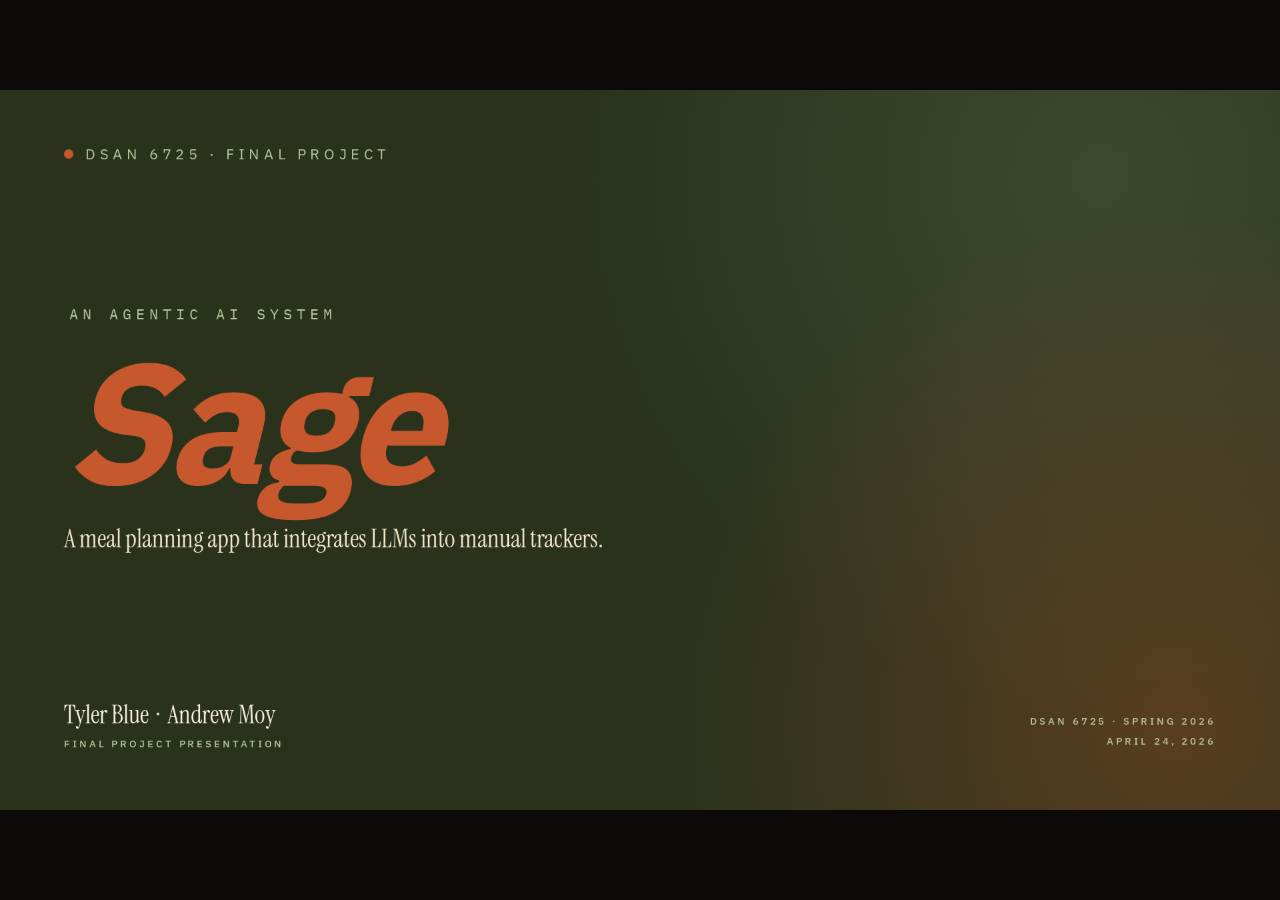
==== commit ae95ea85: "slides" ====
--- a/slides.html
+++ b/slides.html
@@ -175,7 +175,7 @@
   </script>
 
   <script type="__bundler/template">
-"<!DOCTYPE html>\n<html lang=\"en\"><head>\n<meta charset=\"utf-8\">\n<title>Sage — Final Presentation<\u002Ftitle>\n\n<link rel=\"preconnect\" href=\"https://fonts.googleapis.com\">\n<link rel=\"preconnect\" href=\"https://fonts.gstatic.com\" crossorigin=\"\">\n<style>/* cyrillic-ext */\n@font-face {\n  font-family: 'IBM Plex Mono';\n  font-style: normal;\n  font-weight: 400;\n  font-display: swap;\n  src: url(\"0bc8c547-ed1e-4f61-9d3a-2132df04894d\") format('woff2');\n  unicode-range: U+0460-052F, U+1C80-1C8A, U+20B4, U+2DE0-2DFF, U+A640-A69F, U+FE2E-FE2F;\n}\n/* cyrillic */\n@font-face {\n  font-family: 'IBM Plex Mono';\n  font-style: normal;\n  font-weight: 400;\n  font-display: swap;\n  src: url(\"01b6a8e2-98ca-4ad2-aa0b-fdfb057ee57e\") format('woff2');\n  unicode-range: U+0301, U+0400-045F, U+0490-0491, U+04B0-04B1, U+2116;\n}\n/* vietnamese */\n@font-face {\n  font-family: 'IBM Plex Mono';\n  font-style: normal;\n  font-weight: 400;\n  font-display: swap;\n  src: url(\"5d55d346-6661-4628-84de-91b046781a8b\") format('woff2');\n  unicode-range: U+0102-0103, U+0110-0111, U+0128-0129, U+0168-0169, U+01A0-01A1, U+01AF-01B0, U+0300-0301, U+0303-0304, U+0308-0309, U+0323, U+0329, U+1EA0-1EF9, U+20AB;\n}\n/* latin-ext */\n@font-face {\n  font-family: 'IBM Plex Mono';\n  font-style: normal;\n  font-weight: 400;\n  font-display: swap;\n  src: url(\"ea950da2-2857-4d8c-8c2c-f3286abb7728\") format('woff2');\n  unicode-range: U+0100-02BA, U+02BD-02C5, U+02C7-02CC, U+02CE-02D7, U+02DD-02FF, U+0304, U+0308, U+0329, U+1D00-1DBF, U+1E00-1E9F, U+1EF2-1EFF, U+2020, U+20A0-20AB, U+20AD-20C0, U+2113, U+2C60-2C7F, U+A720-A7FF;\n}\n/* latin */\n@font-face {\n  font-family: 'IBM Plex Mono';\n  font-style: normal;\n  font-weight: 400;\n  font-display: swap;\n  src: url(\"f4dd4822-c0fe-4e89-9474-bdf35136a6b5\") format('woff2');\n  unicode-range: U+0000-00FF, U+0131, U+0152-0153, U+02BB-02BC, U+02C6, U+02DA, U+02DC, U+0304, U+0308, U+0329, U+2000-206F, U+20AC, U+2122, U+2191, U+2193, U+2212, U+2215, U+FEFF, U+FFFD;\n}\n/* cyrillic-ext */\n@font-face {\n  font-family: 'IBM Plex Mono';\n  font-style: normal;\n  font-weight: 500;\n  font-display: swap;\n  src: url(\"49a9cf1b-7e96-4ffa-b2aa-0fc057d26152\") format('woff2');\n  unicode-range: U+0460-052F, U+1C80-1C8A, U+20B4, U+2DE0-2DFF, U+A640-A69F, U+FE2E-FE2F;\n}\n/* cyrillic */\n@font-face {\n  font-family: 'IBM Plex Mono';\n  font-style: normal;\n  font-weight: 500;\n  font-display: swap;\n  src: url(\"101196dd-47b8-4181-983d-1e02d07709c5\") format('woff2');\n  unicode-range: U+0301, U+0400-045F, U+0490-0491, U+04B0-04B1, U+2116;\n}\n/* vietnamese */\n@font-face {\n  font-family: 'IBM Plex Mono';\n  font-style: normal;\n  font-weight: 500;\n  font-display: swap;\n  src: url(\"70b3d5d8-4c31-4b84-a87e-bc612655b116\") format('woff2');\n  unicode-range: U+0102-0103, U+0110-0111, U+0128-0129, U+0168-0169, U+01A0-01A1, U+01AF-01B0, U+0300-0301, U+0303-0304, U+0308-0309, U+0323, U+0329, U+1EA0-1EF9, U+20AB;\n}\n/* latin-ext */\n@font-face {\n  font-family: 'IBM Plex Mono';\n  font-style: normal;\n  font-weight: 500;\n  font-display: swap;\n  src: url(\"29f70b7c-7038-4cbd-ba0d-3ef8891ae29c\") format('woff2');\n  unicode-range: U+0100-02BA, U+02BD-02C5, U+02C7-02CC, U+02CE-02D7, U+02DD-02FF, U+0304, U+0308, U+0329, U+1D00-1DBF, U+1E00-1E9F, U+1EF2-1EFF, U+2020, U+20A0-20AB, U+20AD-20C0, U+2113, U+2C60-2C7F, U+A720-A7FF;\n}\n/* latin */\n@font-face {\n  font-family: 'IBM Plex Mono';\n  font-style: normal;\n  font-weight: 500;\n  font-display: swap;\n  src: url(\"4cf924d1-fdcc-4e7f-9469-f8616b7d8a98\") format('woff2');\n  unicode-range: U+0000-00FF, U+0131, U+0152-0153, U+02BB-02BC, U+02C6, U+02DA, U+02DC, U+0304, U+0308, U+0329, U+2000-206F, U+20AC, U+2122, U+2191, U+2193, U+2212, U+2215, U+FEFF, U+FFFD;\n}\n/* cyrillic-ext */\n@font-face {\n  font-family: 'IBM Plex Mono';\n  font-style: normal;\n  font-weight: 600;\n  font-display: swap;\n  src: url(\"b6a8e2d8-956e-4143-9557-70b7b5b8d5a2\") format('woff2');\n  unicode-range: U+0460-052F, U+1C80-1C8A, U+20B4, U+2DE0-2DFF, U+A640-A69F, U+FE2E-FE2F;\n}\n/* cyrillic */\n@font-face {\n  font-family: 'IBM Plex Mono';\n  font-style: normal;\n  font-weight: 600;\n  font-display: swap;\n  src: url(\"5cd7bd18-b9b6-48a3-b39d-f9ff492ecda8\") format('woff2');\n  unicode-range: U+0301, U+0400-045F, U+0490-0491, U+04B0-04B1, U+2116;\n}\n/* vietnamese */\n@font-face {\n  font-family: 'IBM Plex Mono';\n  font-style: normal;\n  font-weight: 600;\n  font-display: swap;\n  src: url(\"25a3de1c-07e0-4aa8-b153-856fd2851c72\") format('woff2');\n  unicode-range: U+0102-0103, U+0110-0111, U+0128-0129, U+0168-0169, U+01A0-01A1, U+01AF-01B0, U+0300-0301, U+0303-0304, U+0308-0309, U+0323, U+0329, U+1EA0-1EF9, U+20AB;\n}\n/* latin-ext */\n@font-face {\n  font-family: 'IBM Plex Mono';\n  font-style: normal;\n  font-weight: 600;\n  font-display: swap;\n  src: url(\"93a35bbd-38fb-47f7-8414-7f3f0bea2a2d\") format('woff2');\n  unicode-range: U+0100-02BA, U+02BD-02C5, U+02C7-02CC, U+02CE-02D7, U+02DD-02FF, U+0304, U+0308, U+0329, U+1D00-1DBF, U+1E00-1E9F, U+1EF2-1EFF, U+2020, U+20A0-20AB, U+20AD-20C0, U+2113, U+2C60-2C7F, U+A720-A7FF;\n}\n/* latin */\n@font-face {\n  font-family: 'IBM Plex Mono';\n  font-style: normal;\n  font-weight: 600;\n  font-display: swap;\n  src: url(\"27ac3cfd-1b01-4713-8686-8359a9d5739e\") format('woff2');\n  unicode-range: U+0000-00FF, U+0131, U+0152-0153, U+02BB-02BC, U+02C6, U+02DA, U+02DC, U+0304, U+0308, U+0329, U+2000-206F, U+20AC, U+2122, U+2191, U+2193, U+2212, U+2215, U+FEFF, U+FFFD;\n}\n/* cyrillic-ext */\n@font-face {\n  font-family: 'IBM Plex Sans';\n  font-style: normal;\n  font-weight: 300;\n  font-stretch: 100%;\n  font-display: swap;\n  src: url(\"6a8f0806-86d0-4239-beef-be81c2827fc4\") format('woff2');\n  unicode-range: U+0460-052F, U+1C80-1C8A, U+20B4, U+2DE0-2DFF, U+A640-A69F, U+FE2E-FE2F;\n}\n/* cyrillic */\n@font-face {\n  font-family: 'IBM Plex Sans';\n  font-style: normal;\n  font-weight: 300;\n  font-stretch: 100%;\n  font-display: swap;\n  src: url(\"e6b463d2-6b4a-4a8a-9ad4-a2b19daf87e6\") format('woff2');\n  unicode-range: U+0301, U+0400-045F, U+0490-0491, U+04B0-04B1, U+2116;\n}\n/* greek */\n@font-face {\n  font-family: 'IBM Plex Sans';\n  font-style: normal;\n  font-weight: 300;\n  font-stretch: 100%;\n  font-display: swap;\n  src: url(\"c16bebd4-343c-4c09-81e2-24da1c81bb60\") format('woff2');\n  unicode-range: U+0370-0377, U+037A-037F, U+0384-038A, U+038C, U+038E-03A1, U+03A3-03FF;\n}\n/* vietnamese */\n@font-face {\n  font-family: 'IBM Plex Sans';\n  font-style: normal;\n  font-weight: 300;\n  font-stretch: 100%;\n  font-display: swap;\n  src: url(\"d8c81ab3-9717-49c1-953a-46029a4f2485\") format('woff2');\n  unicode-range: U+0102-0103, U+0110-0111, U+0128-0129, U+0168-0169, U+01A0-01A1, U+01AF-01B0, U+0300-0301, U+0303-0304, U+0308-0309, U+0323, U+0329, U+1EA0-1EF9, U+20AB;\n}\n/* latin-ext */\n@font-face {\n  font-family: 'IBM Plex Sans';\n  font-style: normal;\n  font-weight: 300;\n  font-stretch: 100%;\n  font-display: swap;\n  src: url(\"785d28a1-bdfa-4117-b8b7-1dfbf713a000\") format('woff2');\n  unicode-range: U+0100-02BA, U+02BD-02C5, U+02C7-02CC, U+02CE-02D7, U+02DD-02FF, U+0304, U+0308, U+0329, U+1D00-1DBF, U+1E00-1E9F, U+1EF2-1EFF, U+2020, U+20A0-20AB, U+20AD-20C0, U+2113, U+2C60-2C7F, U+A720-A7FF;\n}\n/* latin */\n@font-face {\n  font-family: 'IBM Plex Sans';\n  font-style: normal;\n  font-weight: 300;\n  font-stretch: 100%;\n  font-display: swap;\n  src: url(\"56357f5f-fd08-436e-90f1-639336a653f4\") format('woff2');\n  unicode-range: U+0000-00FF, U+0131, U+0152-0153, U+02BB-02BC, U+02C6, U+02DA, U+02DC, U+0304, U+0308, U+0329, U+2000-206F, U+20AC, U+2122, U+2191, U+2193, U+2212, U+2215, U+FEFF, U+FFFD;\n}\n/* cyrillic-ext */\n@font-face {\n  font-family: 'IBM Plex Sans';\n  font-style: normal;\n  font-weight: 400;\n  font-stretch: 100%;\n  font-display: swap;\n  src: url(\"6a8f0806-86d0-4239-beef-be81c2827fc4\") format('woff2');\n  unicode-range: U+0460-052F, U+1C80-1C8A, U+20B4, U+2DE0-2DFF, U+A640-A69F, U+FE2E-FE2F;\n}\n/* cyrillic */\n@font-face {\n  font-family: 'IBM Plex Sans';\n  font-style: normal;\n  font-weight: 400;\n  font-stretch: 100%;\n  font-display: swap;\n  src: url(\"e6b463d2-6b4a-4a8a-9ad4-a2b19daf87e6\") format('woff2');\n  unicode-range: U+0301, U+0400-045F, U+0490-0491, U+04B0-04B1, U+2116;\n}\n/* greek */\n@font-face {\n  font-family: 'IBM Plex Sans';\n  font-style: normal;\n  font-weight: 400;\n  font-stretch: 100%;\n  font-display: swap;\n  src: url(\"c16bebd4-343c-4c09-81e2-24da1c81bb60\") format('woff2');\n  unicode-range: U+0370-0377, U+037A-037F, U+0384-038A, U+038C, U+038E-03A1, U+03A3-03FF;\n}\n/* vietnamese */\n@font-face {\n  font-family: 'IBM Plex Sans';\n  font-style: normal;\n  font-weight: 400;\n  font-stretch: 100%;\n  font-display: swap;\n  src: url(\"d8c81ab3-9717-49c1-953a-46029a4f2485\") format('woff2');\n  unicode-range: U+0102-0103, U+0110-0111, U+0128-0129, U+0168-0169, U+01A0-01A1, U+01AF-01B0, U+0300-0301, U+0303-0304, U+0308-0309, U+0323, U+0329, U+1EA0-1EF9, U+20AB;\n}\n/* latin-ext */\n@font-face {\n  font-family: 'IBM Plex Sans';\n  font-style: normal;\n  font-weight: 400;\n  font-stretch: 100%;\n  font-display: swap;\n  src: url(\"785d28a1-bdfa-4117-b8b7-1dfbf713a000\") format('woff2');\n  unicode-range: U+0100-02BA, U+02BD-02C5, U+02C7-02CC, U+02CE-02D7, U+02DD-02FF, U+0304, U+0308, U+0329, U+1D00-1DBF, U+1E00-1E9F, U+1EF2-1EFF, U+2020, U+20A0-20AB, U+20AD-20C0, U+2113, U+2C60-2C7F, U+A720-A7FF;\n}\n/* latin */\n@font-face {\n  font-family: 'IBM Plex Sans';\n  font-style: normal;\n  font-weight: 400;\n  font-stretch: 100%;\n  font-display: swap;\n  src: url(\"56357f5f-fd08-436e-90f1-639336a653f4\") format('woff2');\n  unicode-range: U+0000-00FF, U+0131, U+0152-0153, U+02BB-02BC, U+02C6, U+02DA, U+02DC, U+0304, U+0308, U+0329, U+2000-206F, U+20AC, U+2122, U+2191, U+2193, U+2212, U+2215, U+FEFF, U+FFFD;\n}\n/* cyrillic-ext */\n@font-face {\n  font-family: 'IBM Plex Sans';\n  font-style: normal;\n  font-weight: 500;\n  font-stretch: 100%;\n  font-display: swap;\n  src: url(\"6a8f0806-86d0-4239-beef-be81c2827fc4\") format('woff2');\n  unicode-range: U+0460-052F, U+1C80-1C8A, U+20B4, U+2DE0-2DFF, U+A640-A69F, U+FE2E-FE2F;\n}\n/* cyrillic */\n@font-face {\n  font-family: 'IBM Plex Sans';\n  font-style: normal;\n  font-weight: 500;\n  font-stretch: 100%;\n  font-display: swap;\n  src: url(\"e6b463d2-6b4a-4a8a-9ad4-a2b19daf87e6\") format('woff2');\n  unicode-range: U+0301, U+0400-045F, U+0490-0491, U+04B0-04B1, U+2116;\n}\n/* greek */\n@font-face {\n  font-family: 'IBM Plex Sans';\n  font-style: normal;\n  font-weight: 500;\n  font-stretch: 100%;\n  font-display: swap;\n  src: url(\"c16bebd4-343c-4c09-81e2-24da1c81bb60\") format('woff2');\n  unicode-range: U+0370-0377, U+037A-037F, U+0384-038A, U+038C, U+038E-03A1, U+03A3-03FF;\n}\n/* vietnamese */\n@font-face {\n  font-family: 'IBM Plex Sans';\n  font-style: normal;\n  font-weight: 500;\n  font-stretch: 100%;\n  font-display: swap;\n  src: url(\"d8c81ab3-9717-49c1-953a-46029a4f2485\") format('woff2');\n  unicode-range: U+0102-0103, U+0110-0111, U+0128-0129, U+0168-0169, U+01A0-01A1, U+01AF-01B0, U+0300-0301, U+0303-0304, U+0308-0309, U+0323, U+0329, U+1EA0-1EF9, U+20AB;\n}\n/* latin-ext */\n@font-face {\n  font-family: 'IBM Plex Sans';\n  font-style: normal;\n  font-weight: 500;\n  font-stretch: 100%;\n  font-display: swap;\n  src: url(\"785d28a1-bdfa-4117-b8b7-1dfbf713a000\") format('woff2');\n  unicode-range: U+0100-02BA, U+02BD-02C5, U+02C7-02CC, U+02CE-02D7, U+02DD-02FF, U+0304, U+0308, U+0329, U+1D00-1DBF, U+1E00-1E9F, U+1EF2-1EFF, U+2020, U+20A0-20AB, U+20AD-20C0, U+2113, U+2C60-2C7F, U+A720-A7FF;\n}\n/* latin */\n@font-face {\n  font-family: 'IBM Plex Sans';\n  font-style: normal;\n  font-weight: 500;\n  font-stretch: 100%;\n  font-display: swap;\n  src: url(\"56357f5f-fd08-436e-90f1-639336a653f4\") format('woff2');\n  unicode-range: U+0000-00FF, U+0131, U+0152-0153, U+02BB-02BC, U+02C6, U+02DA, U+02DC, U+0304, U+0308, U+0329, U+2000-206F, U+20AC, U+2122, U+2191, U+2193, U+2212, U+2215, U+FEFF, U+FFFD;\n}\n/* cyrillic-ext */\n@font-face {\n  font-family: 'IBM Plex Sans';\n  font-style: normal;\n  font-weight: 600;\n  font-stretch: 100%;\n  font-display: swap;\n  src: url(\"6a8f0806-86d0-4239-beef-be81c2827fc4\") format('woff2');\n  unicode-range: U+0460-052F, U+1C80-1C8A, U+20B4, U+2DE0-2DFF, U+A640-A69F, U+FE2E-FE2F;\n}\n/* cyrillic */\n@font-face {\n  font-family: 'IBM Plex Sans';\n  font-style: normal;\n  font-weight: 600;\n  font-stretch: 100%;\n  font-display: swap;\n  src: url(\"e6b463d2-6b4a-4a8a-9ad4-a2b19daf87e6\") format('woff2');\n  unicode-range: U+0301, U+0400-045F, U+0490-0491, U+04B0-04B1, U+2116;\n}\n/* greek */\n@font-face {\n  font-family: 'IBM Plex Sans';\n  font-style: normal;\n  font-weight: 600;\n  font-stretch: 100%;\n  font-display: swap;\n  src: url(\"c16bebd4-343c-4c09-81e2-24da1c81bb60\") format('woff2');\n  unicode-range: U+0370-0377, U+037A-037F, U+0384-038A, U+038C, U+038E-03A1, U+03A3-03FF;\n}\n/* vietnamese */\n@font-face {\n  font-family: 'IBM Plex Sans';\n  font-style: normal;\n  font-weight: 600;\n  font-stretch: 100%;\n  font-display: swap;\n  src: url(\"d8c81ab3-9717-49c1-953a-46029a4f2485\") format('woff2');\n  unicode-range: U+0102-0103, U+0110-0111, U+0128-0129, U+0168-0169, U+01A0-01A1, U+01AF-01B0, U+0300-0301, U+0303-0304, U+0308-0309, U+0323, U+0329, U+1EA0-1EF9, U+20AB;\n}\n/* latin-ext */\n@font-face {\n  font-family: 'IBM Plex Sans';\n  font-style: normal;\n  font-weight: 600;\n  font-stretch: 100%;\n  font-display: swap;\n  src: url(\"785d28a1-bdfa-4117-b8b7-1dfbf713a000\") format('woff2');\n  unicode-range: U+0100-02BA, U+02BD-02C5, U+02C7-02CC, U+02CE-02D7, U+02DD-02FF, U+0304, U+0308, U+0329, U+1D00-1DBF, U+1E00-1E9F, U+1EF2-1EFF, U+2020, U+20A0-20AB, U+20AD-20C0, U+2113, U+2C60-2C7F, U+A720-A7FF;\n}\n/* latin */\n@font-face {\n  font-family: 'IBM Plex Sans';\n  font-style: normal;\n  font-weight: 600;\n  font-stretch: 100%;\n  font-display: swap;\n  src: url(\"56357f5f-fd08-436e-90f1-639336a653f4\") format('woff2');\n  unicode-range: U+0000-00FF, U+0131, U+0152-0153, U+02BB-02BC, U+02C6, U+02DA, U+02DC, U+0304, U+0308, U+0329, U+2000-206F, U+20AC, U+2122, U+2191, U+2193, U+2212, U+2215, U+FEFF, U+FFFD;\n}\n/* cyrillic-ext */\n@font-face {\n  font-family: 'IBM Plex Sans';\n  font-style: normal;\n  font-weight: 700;\n  font-stretch: 100%;\n  font-display: swap;\n  src: url(\"6a8f0806-86d0-4239-beef-be81c2827fc4\") format('woff2');\n  unicode-range: U+0460-052F, U+1C80-1C8A, U+20B4, U+2DE0-2DFF, U+A640-A69F, U+FE2E-FE2F;\n}\n/* cyrillic */\n@font-face {\n  font-family: 'IBM Plex Sans';\n  font-style: normal;\n  font-weight: 700;\n  font-stretch: 100%;\n  font-display: swap;\n  src: url(\"e6b463d2-6b4a-4a8a-9ad4-a2b19daf87e6\") format('woff2');\n  unicode-range: U+0301, U+0400-045F, U+0490-0491, U+04B0-04B1, U+2116;\n}\n/* greek */\n@font-face {\n  font-family: 'IBM Plex Sans';\n  font-style: normal;\n  font-weight: 700;\n  font-stretch: 100%;\n  font-display: swap;\n  src: url(\"c16bebd4-343c-4c09-81e2-24da1c81bb60\") format('woff2');\n  unicode-range: U+0370-0377, U+037A-037F, U+0384-038A, U+038C, U+038E-03A1, U+03A3-03FF;\n}\n/* vietnamese */\n@font-face {\n  font-family: 'IBM Plex Sans';\n  font-style: normal;\n  font-weight: 700;\n  font-stretch: 100%;\n  font-display: swap;\n  src: url(\"d8c81ab3-9717-49c1-953a-46029a4f2485\") format('woff2');\n  unicode-range: U+0102-0103, U+0110-0111, U+0128-0129, U+0168-0169, U+01A0-01A1, U+01AF-01B0, U+0300-0301, U+0303-0304, U+0308-0309, U+0323, U+0329, U+1EA0-1EF9, U+20AB;\n}\n/* latin-ext */\n@font-face {\n  font-family: 'IBM Plex Sans';\n  font-style: normal;\n  font-weight: 700;\n  font-stretch: 100%;\n  font-display: swap;\n  src: url(\"785d28a1-bdfa-4117-b8b7-1dfbf713a000\") format('woff2');\n  unicode-range: U+0100-02BA, U+02BD-02C5, U+02C7-02CC, U+02CE-02D7, U+02DD-02FF, U+0304, U+0308, U+0329, U+1D00-1DBF, U+1E00-1E9F, U+1EF2-1EFF, U+2020, U+20A0-20AB, U+20AD-20C0, U+2113, U+2C60-2C7F, U+A720-A7FF;\n}\n/* latin */\n@font-face {\n  font-family: 'IBM Plex Sans';\n  font-style: normal;\n  font-weight: 700;\n  font-stretch: 100%;\n  font-display: swap;\n  src: url(\"56357f5f-fd08-436e-90f1-639336a653f4\") format('woff2');\n  unicode-range: U+0000-00FF, U+0131, U+0152-0153, U+02BB-02BC, U+02C6, U+02DA, U+02DC, U+0304, U+0308, U+0329, U+2000-206F, U+20AC, U+2122, U+2191, U+2193, U+2212, U+2215, U+FEFF, U+FFFD;\n}\n/* latin-ext */\n@font-face {\n  font-family: 'Instrument Serif';\n  font-style: italic;\n  font-weight: 400;\n  font-display: swap;\n  src: url(\"dd1db823-8ac6-4eae-a67b-03407bd20e13\") format('woff2');\n  unicode-range: U+0100-02BA, U+02BD-02C5, U+02C7-02CC, U+02CE-02D7, U+02DD-02FF, U+0304, U+0308, U+0329, U+1D00-1DBF, U+1E00-1E9F, U+1EF2-1EFF, U+2020, U+20A0-20AB, U+20AD-20C0, U+2113, U+2C60-2C7F, U+A720-A7FF;\n}\n/* latin */\n@font-face {\n  font-family: 'Instrument Serif';\n  font-style: italic;\n  font-weight: 400;\n  font-display: swap;\n  src: url(\"8889ca13-f2e9-4a4e-a282-9c5772ff1320\") format('woff2');\n  unicode-range: U+0000-00FF, U+0131, U+0152-0153, U+02BB-02BC, U+02C6, U+02DA, U+02DC, U+0304, U+0308, U+0329, U+2000-206F, U+20AC, U+2122, U+2191, U+2193, U+2212, U+2215, U+FEFF, U+FFFD;\n}\n/* latin-ext */\n@font-face {\n  font-family: 'Instrument Serif';\n  font-style: normal;\n  font-weight: 400;\n  font-display: swap;\n  src: url(\"5ffacc2b-dcd7-41dd-94ba-32e073fb3151\") format('woff2');\n  unicode-range: U+0100-02BA, U+02BD-02C5, U+02C7-02CC, U+02CE-02D7, U+02DD-02FF, U+0304, U+0308, U+0329, U+1D00-1DBF, U+1E00-1E9F, U+1EF2-1EFF, U+2020, U+20A0-20AB, U+20AD-20C0, U+2113, U+2C60-2C7F, U+A720-A7FF;\n}\n/* latin */\n@font-face {\n  font-family: 'Instrument Serif';\n  font-style: normal;\n  font-weight: 400;\n  font-display: swap;\n  src: url(\"a629ef00-8fd9-4ad3-bef0-14da7d2a69c9\") format('woff2');\n  unicode-range: U+0000-00FF, U+0131, U+0152-0153, U+02BB-02BC, U+02C6, U+02DA, U+02DC, U+0304, U+0308, U+0329, U+2000-206F, U+20AC, U+2122, U+2191, U+2193, U+2212, U+2215, U+FEFF, U+FFFD;\n}\n<\u002Fstyle>\n<script src=\"5bc8b392-87da-4b91-87d4-f22fd909824d\"><\u002Fscript>\n<script type=\"application/json\" id=\"speaker-notes\">\n[\n  \"Hi everyone — Tyler and Andrew. We built an agentic AI nutritionist. Quick context: final project for DSAN 6725. We'll walk through the problem, our approach, the architecture, and results. ~10 minutes, then live demo.\",\n\n  \"The problem: meal planning tools split into two camps. Manual apps — MyFitnessPal, Mealime — accurate but high friction, people quit. Pure LLM tools — low friction, but hallucinate meals and forget you between sessions. Neither gets it right.\",\n\n  \"Our thesis: sit between the two. Conversational like an LLM, but grounded in real recipes with persistent memory of who you are. Three ingredients: Strands multi-agent pipeline, Mem0 for cross-session memory, curated recipe corpus with deterministic audit.\",\n\n  \"Motivating finding from related work: Bilen et al. 2026 showed five leading LLMs undercount daily calories by ~695 kcal vs dietitian plans. That's why we don't let the LLM generate meals — it assembles from a validated corpus.\",\n\n  \"Data: 751 recipes scraped from Budget Bytes. Picked it for transparent per-serving cost data. Honest caveat — nutrition is LLM-estimated, not USDA-validated. Fine for the prototype, would need replacing for production. Median $1.22/serving, 35 min prep, 213 kcal.\",\n\n  \"High-level architecture. Orchestrator fronts the user and routes intent. Two sub-agents: Intake for profile, Planning for meal generation. Deterministic audit layer sits between the planner and the user. Mem0, the recipe dataset, and SQLite cookbook sit underneath.\",\n\n  \"Three agents, different models for cost. Orchestrator and Intake on Sonnet 4.6 — they need reasoning. Planner on Haiku 4.5 — structured sequential workflow, don't need the bigger model. Each has a narrow tool surface. Separation of concerns pays off in debugging.\",\n\n  \"The Plan-Audit Loop — our key safety mechanism. Planner builds, audit checks slots, duplicates, allergens deterministically — no LLM. On failure, retry with progressively relaxed filters. Up to two retries, then surface the best plan with notes. This is how we guarantee allergen safety.\",\n\n  \"Tech stack — quick tour of the choices. Strands over LangChain for transparency. Mem0 over local vector store — no infra to manage. SQLite for the structured cookbook. Streamlit for the UI. Each choice is about minimizing accidental complexity.\",\n\n  \"Evaluation setup. 29 test cases on Braintrust across five categories — meal planning, dietary restrictions, profile updates, out-of-scope, shopping lists. Eight deterministic scorers. No LLM-as-judge — keeps it cheap and reproducible.\",\n\n  \"Headline results: perfect scores where it matters most. AllergenSafety 1.000. NoError 1.000. ShoppingList 1.000. PlanCompleteness .984. ToolSelection .976. The grounded-retrieval + deterministic-audit approach works.\",\n\n  \"All eight scorers side by side. Top five are green. Bottom three — ScopeAwareness, CalorieTarget, Latency — are worth unpacking, which is the next slide.\",\n\n  \"Owning the limitations. CalorieTarget .476 — Budget Bytes skews light, median 213 kcal/serving makes hitting muscle-gain targets hard. Fix: richer corpus. Latency .422 — sequential LLM calls add up. Fix: parallelize tool calls, cache Mem0 reads. ScopeAwareness .931 — scorer pattern-matching, not a safety failure.\",\n\n  \"Live demo — we'll switch over now. Quick tour: profile intake, a multi-day plan request, an allergen case, and the shopping list.\",\n\n  \"Wrapping up. Grounded agents with deterministic audits deliver both conversational UX and nutritional reliability. The AI architecture is largely done; remaining work is production plumbing — auth, hosting, richer corpus, and a grocery-integration agent. Thanks — happy to take questions.\"\n]\n<\u002Fscript>\n<style>\n  :root {\n    --cream: #F5EEE0;\n    --cream-2: #EFE5D1;\n    --cream-3: #E7D9BF;\n    --terracotta: #C7572C;\n    --terracotta-dk: #9E3F1D;\n    --olive: #3F4A2A;\n    --olive-dk: #2A321C;\n    --sage: #8FA174;\n    --sage-lt: #B8C49E;\n    --ink: #1F1B15;\n    --ink-2: #4A4235;\n    --muted: #7A6F5C;\n    --line: rgba(31,27,21,0.14);\n    --gold: #C79A2C;\n  }\n  html, body { margin:0; padding:0; background:#0B0A08; font-family: \"IBM Plex Sans\", sans-serif; color: var(--ink); }\n  deck-stage { background:#0B0A08; }\n  section.slide {\n    width: 1920px; height: 1080px;\n    background: var(--cream);\n    color: var(--ink);\n    position: relative;\n    overflow: hidden;\n    font-family: \"IBM Plex Sans\", sans-serif;\n    font-size: 26px;\n    line-height: 1.45;\n  }\n  .serif { font-family: \"Instrument Serif\", serif; font-weight: 400; letter-spacing: -0.01em; }\n  .mono  { font-family: \"IBM Plex Mono\", monospace; }\n\n  /* Chrome */\n  .chrome-top, .chrome-bottom {\n    position:absolute; left:0; right:0; padding: 40px 72px;\n    display:flex; justify-content:space-between; align-items:center;\n    font-size: 20px; color: var(--muted); letter-spacing: 0.12em; text-transform: uppercase;\n    font-weight: 500;\n  }\n  .chrome-top { top: 0; }\n  .chrome-bottom { bottom: 0; }\n  .chrome-bottom .page-num { font-family: \"Instrument Serif\", serif; font-size: 28px; letter-spacing: 0; text-transform: none; color: var(--ink-2); }\n  .brand-dot { display:inline-block; width:10px; height:10px; border-radius:50%; background: var(--terracotta); margin-right: 12px; vertical-align: middle; }\n\n  .slide-body {\n    position:absolute; inset: 110px 96px 110px 96px;\n    display: flex; flex-direction: column;\n  }\n\n  /* Typography */\n  h1.display { font-family: \"Instrument Serif\", serif; font-weight:400; font-size: 156px; line-height: 0.95; letter-spacing: -0.02em; margin: 0; color: var(--olive-dk); }\n  h2.title { font-family: \"Instrument Serif\", serif; font-weight:400; font-size: 96px; line-height: 1.0; letter-spacing: -0.015em; margin: 0 0 24px 0; color: #000; }\n  .title.compact { font-size: 72px; }\n  .title.nowrap { white-space: nowrap; }\n  h3.kicker { font-size: 18px; letter-spacing: 0.22em; text-transform: uppercase; font-weight:600; color: var(--terracotta); margin: 0 0 24px 0; }\n  p.lead { font-size: 30px; line-height: 1.35; color: var(--ink-2); max-width: 1400px; margin: 0; }\n  p { font-size: 26px; line-height: 1.5; color: var(--ink-2); }\n  em.pull { font-style: normal; color: #000; }\n\n  /* Utility */\n  .row { display:flex; gap: 48px; }\n  .col { flex: 1; }\n  .rule { height: 1px; background: var(--line); margin: 32px 0; }\n  .tag { display:inline-block; padding: 6px 14px; border: 1px solid var(--line); border-radius: 100px; font-size: 18px; letter-spacing: 0.08em; text-transform: uppercase; color: var(--ink-2); font-weight: 500; white-space: nowrap; }\n  .tag.accent { border-color: var(--terracotta); color: var(--terracotta); }\n  .tag.filled { background: var(--olive-dk); color: var(--cream); border-color: var(--olive-dk); }\n\n  /* Cards */\n  .card {\n    background: #FBF6EA;\n    border: 1px solid var(--line);\n    border-radius: 18px;\n    padding: 32px;\n  }\n\n  /* ============ SLIDE 1 — TITLE ============ */\n  .s-title, section.slide.s-title { background: var(--olive-dk); color: var(--cream); }\n  .s-title .bg-pattern {\n    position:absolute; inset:0;\n    background-image:\n      radial-gradient(circle at 92% 88%, rgba(199,87,44,0.3), transparent 38%),\n      radial-gradient(circle at 86% 12%, rgba(143,161,116,0.2), transparent 42%);\n  }\n  .s-title .title-mark {\n    position:absolute; top: 80px; left: 96px; display:flex; align-items:center; gap: 18px;\n    font-size: 22px; letter-spacing: 0.3em; text-transform: uppercase; color: var(--sage-lt); white-space: nowrap;\n  }\n  .s-title .title-mark .mark-dot { width: 14px; height:14px; border-radius: 50%; background: var(--terracotta); flex-shrink: 0; }\n\n  .s-title .title-block { position:absolute; left:96px; right:96px; top: 320px; }\n  .s-title .eyebrow { font-family: \"IBM Plex Mono\", monospace; font-size: 22px; letter-spacing: 0.32em; text-transform: uppercase; color: var(--sage-lt); margin: 0 0 28px 8px; }\n  .s-title h1 { color: #000; margin: 0; font-size: 256px; line-height: 0.9; letter-spacing: -0.03em; }\n  .s-title h1 .ital { font-style: italic; color: var(--terracotta); display: inline-block; }\n  .s-title .sub { font-family: \"Instrument Serif\", serif; font-size: 38px; color: #F0E4CA; margin-top: 40px; max-width: 1000px; line-height: 1.25; position: relative; }\n\n  .s-title .meta {\n    position:absolute; bottom: 88px; left: 96px; right: 96px;\n    display:flex; justify-content: space-between; align-items: flex-end; gap: 48px;\n  }\n  .s-title .meta .names { font-family: \"Instrument Serif\", serif; font-size: 38px; color: var(--cream); line-height: 1; white-space: nowrap; }\n  .s-title .meta .sub-line { font-size: 15px; letter-spacing: 0.26em; text-transform: uppercase; color: var(--sage-lt); margin-top: 14px; font-weight: 500; }\n  .s-title .meta .course { font-size: 15px; letter-spacing: 0.26em; text-transform: uppercase; text-align: right; color: var(--sage-lt); font-weight: 500; line-height: 2; white-space: nowrap; }\n\n  /* ============ SLIDE 2 — THE PROBLEM ============ */\n  .two-failures { display:grid; grid-template-columns: 1fr 1fr; gap: 40px; margin-top: 48px; }\n  .failure-card { background:#FBF6EA; border:1px solid var(--line); border-radius: 20px; padding: 44px; position:relative; }\n  .failure-card .num { font-family:\"Instrument Serif\", serif; font-size: 96px; color: var(--terracotta); line-height: 1; position:absolute; top: 24px; right: 36px; opacity: 0.22; pointer-events: none; }\n  .failure-card h4 { font-family:\"Instrument Serif\", serif; font-size: 52px; margin: 0 0 12px 0; color: var(--olive-dk); font-weight: 400; }\n  .failure-card .sub { font-size: 22px; letter-spacing: 0.15em; text-transform: uppercase; color: var(--terracotta); font-weight:600; margin-bottom: 20px; }\n  .failure-card p { font-size: 24px; color: var(--ink-2); }\n  .failure-card .examples { margin-top: 24px; display:flex; gap: 10px; flex-wrap: wrap; }\n  .failure-card .examples .tag { font-size: 16px; padding: 5px 12px; }\n  .gap-band { margin-top: 40px; background: var(--olive-dk); color: var(--cream); border-radius: 16px; padding: 28px 40px; display:flex; align-items:center; gap: 28px; }\n  .gap-band .arrow { font-family:\"Instrument Serif\", serif; font-size: 56px; color: var(--terracotta); line-height:1; flex-shrink: 0; }\n  .gap-band .text { font-family:\"Instrument Serif\", serif; font-size: 36px; line-height: 1.2; }\n  .gap-band .text em { color: var(--sage-lt); font-style: italic; }\n\n  /* ============ SLIDE 3 — THESIS ============ */\n  .thesis-wrap { display:grid; grid-template-columns: 1.3fr 1fr; gap: 72px; height: 100%; align-items: center; }\n  .thesis-lead { font-family:\"Instrument Serif\", serif; font-size: 88px; line-height: 1.05; color: var(--olive-dk); }\n  .thesis-lead .hi { background: linear-gradient(0deg, rgba(199,87,44,0.25) 40%, transparent 40%); padding: 0 6px; }\n  .pillars { display:flex; flex-direction: column; gap: 24px; }\n  .pillar { background:#FBF6EA; border:1px solid var(--line); border-radius: 16px; padding: 28px 32px; }\n  .pillar .n { font-family:\"Instrument Serif\", serif; font-size: 44px; color: var(--terracotta); line-height: 1; }\n  .pillar h5 { font-family:\"Instrument Serif\", serif; font-size: 36px; font-weight: 400; color: var(--olive-dk); margin: 8px 0 6px 0; }\n  .pillar p { font-size: 22px; color: var(--ink-2); margin: 0; }\n\n  /* ============ SLIDE 4 — RELATED WORK FINDING ============ */\n  .stat-big { display:grid; grid-template-columns: 1fr 1.1fr; gap: 72px; height:100%; align-items:center; }\n  .two-col-stats { display:grid; grid-template-columns: 1fr 1fr; gap: 80px; margin-top: 80px; margin-bottom: 64px; }\n  .col-stat .stat-num { font-size: 240px; line-height: 0.9; margin-bottom: 32px; }\n  .col-stat .stat-num .unit { font-size: 60px; }\n  .col-stat .stat-caption { font-size: 42px; line-height: 1.25; margin-bottom: 16px; }\n  .col-stat .stat-source { font-size: 22px; }\n  .stat-num { font-family:\"Instrument Serif\", serif; font-size: 380px; line-height: 0.85; color: var(--terracotta); letter-spacing: -0.03em; }\n  .stat-num .unit { font-size: 96px; color: var(--olive-dk); vertical-align: top; margin-left: 12px; }\n  .stat-caption { font-family:\"Instrument Serif\", serif; font-size: 44px; line-height: 1.15; color: var(--olive-dk); margin-bottom: 24px; }\n  .stat-source { font-size: 20px; letter-spacing: 0.15em; text-transform: uppercase; color: var(--muted); }\n  .stat-implication { margin-top: 40px; padding: 24px 28px; border-left: 4px solid var(--terracotta); background:#FBF6EA; }\n  .stat-implication h5 { font-size: 16px; letter-spacing: 0.22em; text-transform: uppercase; color: var(--terracotta); margin: 0 0 8px 0; font-weight: 600; }\n  .stat-implication p { font-size: 26px; color: var(--ink); margin: 0; }\n\n  /* ============ SLIDE 5 — DATA ============ */\n  .data-head { display:flex; justify-content: space-between; align-items: flex-end; gap: 32px; }\n  .data-metrics { display:grid; grid-template-columns: repeat(4, 1fr); gap: 24px; margin-top: 48px; }\n  .metric { background:#FBF6EA; border:1px solid var(--line); border-radius: 14px; padding: 28px; }\n  .metric .v { font-family:\"Instrument Serif\", serif; font-size: 88px; line-height: 1; color: var(--olive-dk); letter-spacing: -0.02em; }\n  .metric .v .u { font-size: 32px; color: var(--muted); margin-left: 6px; vertical-align: top; }\n  .metric .l { font-size: 18px; letter-spacing: 0.12em; text-transform: uppercase; color: var(--terracotta); font-weight: 600; margin-top: 12px; }\n  .metric .d { font-size: 20px; color: var(--muted); margin-top: 6px; }\n  .data-caveat { margin-top: 48px; display:flex; gap: 28px; align-items:flex-start; padding: 28px; background: #F3E7C9; border-radius: 14px; border: 1px solid var(--line); }\n  .data-caveat .badge { background: var(--gold); color: #fff; padding: 8px 16px; border-radius: 100px; font-size: 16px; letter-spacing: 0.15em; text-transform: uppercase; font-weight: 600; flex-shrink: 0; }\n  .data-caveat p { font-size: 22px; color: var(--ink-2); margin: 0; }\n\n  /* ============ SLIDE 6 — ARCHITECTURE DIAGRAM ============ */\n  .arch-canvas { flex:1; position:relative; background: #FBF6EA; border-radius: 20px; border: 1px solid var(--line); margin-top: 16px; }\n  .arch-svg { width: 100%; height: 100%; display: block; }\n\n  /* ============ SLIDE 7 — THREE AGENTS ============ */\n  .agents-grid { display:grid; grid-template-columns: repeat(3, 1fr); gap: 32px; margin-top: 32px; flex: 1; }\n  .agent-card { background:#FBF6EA; border:1px solid var(--line); border-radius: 20px; padding: 36px; display:flex; flex-direction: column; position:relative; overflow:hidden; }\n  .agent-card .swatch { position:absolute; top:0; left:0; right:0; height: 10px; }\n  .agent-card.orch .swatch { background: var(--terracotta); }\n  .agent-card.intake .swatch { background: var(--sage); }\n  .agent-card.plan .swatch { background: var(--gold); }\n  .agent-card .role { font-size: 16px; letter-spacing: 0.22em; text-transform: uppercase; color: var(--muted); font-weight: 600; }\n  .agent-card h4 { font-family:\"Instrument Serif\", serif; font-size: 52px; font-weight: 400; color: var(--olive-dk); margin: 12px 0 6px 0; line-height: 1; }\n  .agent-card .model { font-family: \"IBM Plex Mono\", monospace; font-size: 18px; color: var(--terracotta); margin-bottom: 20px; }\n  .agent-card .job { font-size: 22px; color: var(--ink-2); line-height: 1.35; margin-bottom: 24px; }\n  .agent-card .tools-head { font-size: 14px; letter-spacing: 0.2em; text-transform: uppercase; color: var(--muted); font-weight: 600; margin-bottom: 12px; }\n  .agent-card ul.tools { list-style: none; padding: 0; margin: 0; font-family:\"IBM Plex Mono\", monospace; font-size: 17px; color: var(--ink); }\n  .agent-card ul.tools li { padding: 6px 0; border-bottom: 1px dashed var(--line); }\n  .agent-card ul.tools li:last-child { border-bottom: none; }\n\n  /* ============ SLIDE 8 — PLAN AUDIT LOOP ============ */\n  .loop-canvas { flex:1; position:relative; background: #FBF6EA; border-radius: 20px; border: 1px solid var(--line); margin-top: 16px; }\n\n  /* ============ SLIDE 9 — TECH STACK ============ */\n  .stack-grid { display:grid; grid-template-columns: repeat(3, 1fr); grid-auto-rows: 1fr; gap: 24px; flex: 1; margin-top: 24px; }\n  .stack-cell { background:#FBF6EA; border:1px solid var(--line); border-radius: 16px; padding: 28px; display:flex; flex-direction: column; }\n  .stack-cell .name { font-family: \"IBM Plex Mono\", monospace; font-size: 22px; color: var(--olive-dk); font-weight: 600; letter-spacing: -0.01em; }\n  .stack-cell .role { font-size: 15px; letter-spacing: 0.18em; text-transform: uppercase; color: var(--terracotta); font-weight: 600; margin-top: 6px; }\n  .stack-cell .why { font-size: 20px; color: var(--ink-2); margin-top: 16px; line-height: 1.4; flex:1; }\n  .stack-cell .vs { margin-top: 16px; font-size: 16px; color: var(--muted); font-style: italic; }\n\n  /* ============ SLIDE 10 — EVAL SETUP ============ */\n  .eval-grid { display:grid; grid-template-columns: 1fr 1.1fr; gap: 56px; flex: 1; margin-top: 24px; }\n  .eval-block h5 { font-size: 16px; letter-spacing: 0.22em; text-transform: uppercase; color: var(--terracotta); margin: 0 0 20px 0; font-weight: 600; }\n  .cat-rows { display:flex; flex-direction: column; gap: 8px; }\n  .cat-row { display:flex; justify-content: space-between; align-items: baseline; padding: 14px 0; border-bottom: 1px solid var(--line); }\n  .cat-row .label { font-family:\"Instrument Serif\", serif; font-size: 32px; color: var(--olive-dk); white-space: nowrap; }\n  .cat-row .n { font-family: \"IBM Plex Mono\", monospace; font-size: 22px; color: var(--terracotta); font-weight: 500; }\n  .cat-row.total { border-bottom: none; border-top: 2px solid var(--olive-dk); padding-top: 20px; margin-top: 6px; }\n  .cat-row.total .label, .cat-row.total .n { color: var(--olive-dk); font-weight: 600; }\n  .scorers-list { display:grid; grid-template-columns: 1fr 1fr; gap: 12px 28px; }\n  .scorer-chip { padding: 14px 18px; background:#FBF6EA; border:1px solid var(--line); border-radius: 10px; }\n  .scorer-chip .n { font-family:\"IBM Plex Mono\", monospace; font-size: 18px; color: var(--olive-dk); font-weight: 600; }\n  .scorer-chip .d { font-size: 16px; color: var(--muted); margin-top: 2px; }\n\n  /* ============ SLIDE 11 — HEADLINE RESULTS ============ */\n  .results-hero { display:grid; grid-template-columns: repeat(5, 1fr); gap: 24px; margin-top: 48px; }\n  .r-card { background:#FBF6EA; border:1px solid var(--line); border-radius: 16px; padding: 32px 24px; text-align: center; position:relative; overflow: hidden; }\n  .r-card.perfect { background: var(--olive-dk); border-color: var(--olive-dk); color: var(--cream); }\n  .r-card.perfect .score { color: var(--cream); }\n  .r-card.perfect .name { color: var(--sage-lt); }\n  .r-card .score { font-family:\"Instrument Serif\", serif; font-size: 120px; line-height: 0.95; color: var(--olive-dk); letter-spacing: -0.02em; }\n  .r-card .name { font-size: 18px; letter-spacing: 0.15em; text-transform: uppercase; color: var(--terracotta); font-weight: 600; margin-top: 16px; }\n  .r-card .n { font-size: 16px; color: var(--muted); margin-top: 8px; font-family: \"IBM Plex Mono\", monospace; }\n  .r-callout { margin-top: 56px; font-family:\"Instrument Serif\", serif; font-size: 52px; line-height: 1.15; color: var(--olive-dk); max-width: 1500px; }\n  .r-callout em { color: var(--terracotta); font-style: italic; }\n\n  /* ============ SLIDE 12 — CHART ============ */\n  .chart-wrap { flex:1; display:flex; flex-direction:column; margin-top: 24px; }\n  .chart { flex:1; position:relative; padding: 32px 48px 48px 220px; background:#FBF6EA; border:1px solid var(--line); border-radius: 16px; }\n\n  /* ============ SLIDE 13 — LIMITATIONS ============ */\n  .lim-grid { display:grid; grid-template-columns: repeat(3, 1fr); gap: 24px; flex:1; margin-top: 24px; }\n  .lim-card { background:#FBF6EA; border:1px solid var(--line); border-radius: 18px; padding: 32px; display:flex; flex-direction: column; }\n  .lim-card .score { font-family:\"Instrument Serif\", serif; font-size: 140px; color: var(--terracotta); line-height: 0.9; letter-spacing: -0.02em; }\n  .lim-card .name { font-size: 22px; letter-spacing: 0.15em; text-transform: uppercase; color: var(--olive-dk); font-weight: 600; margin-top: 12px; }\n  .lim-card .why, .lim-card .fix { margin-top: 20px; }\n  .lim-card h6 { font-size: 13px; letter-spacing: 0.22em; text-transform: uppercase; color: var(--muted); margin: 0 0 6px 0; font-weight: 600; }\n  .lim-card p { font-size: 21px; color: var(--ink-2); margin: 0; line-height: 1.4; }\n  .lim-card .fix h6 { color: var(--terracotta); }\n\n  /* ============ SLIDE 14 — DEMO ============ */\n  .demo-stage {\n    flex:1; margin-top: 32px; background: var(--olive-dk); border-radius: 20px;\n    display:flex; align-items:center; justify-content: center;\n    color: var(--cream); position:relative; overflow: hidden;\n  }\n  .demo-stage .bg {\n    position:absolute; inset:0;\n    background-image:\n      radial-gradient(circle at 30% 50%, rgba(199,87,44,0.22), transparent 45%),\n      radial-gradient(circle at 75% 40%, rgba(143,161,116,0.16), transparent 45%);\n  }\n  .demo-inner { text-align: center; position:relative; }\n  .demo-inner .eye { font-size: 22px; letter-spacing: 0.35em; text-transform: uppercase; color: var(--sage-lt); margin-bottom: 32px; }\n  .demo-inner h2 { font-family:\"Instrument Serif\", serif; font-size: 200px; line-height: 0.9; color: #000; margin: 0; letter-spacing: -0.02em; }\n  .demo-inner h2 .ital { color: #000; }\n  .demo-inner .sub { font-family:\"Instrument Serif\", serif; font-size: 48px; color: var(--cream-3); margin-top: 36px; max-width: 1200px; line-height: 1.2; }\n  .demo-inner .chips { margin-top: 48px; display:flex; gap: 16px; justify-content:center; flex-wrap: wrap; }\n  .demo-inner .chips .tag { border-color: var(--sage-lt); color: var(--sage-lt); font-size: 18px; }\n\n  /* ============ SLIDE 15 — CLOSING ============ */\n  .close-wrap { display:grid; grid-template-columns: 1.1fr 1fr; gap: 72px; height:100%; }\n  .close-l { display:flex; flex-direction: column; justify-content: center; }\n  .close-l .kicker { font-size: 18px; letter-spacing: 0.22em; text-transform: uppercase; color: var(--terracotta); font-weight:600; margin-bottom: 32px; }\n  .close-l h2 { font-family:\"Instrument Serif\", serif; font-size: 128px; line-height: 1.0; color: #000; margin: 0 0 32px 0; letter-spacing: -0.015em; }\n  .close-l h2 em { color: #000; font-style: normal; }\n  .close-l p { font-size: 28px; color: var(--ink-2); max-width: 760px; }\n  .close-r { display:flex; flex-direction: column; justify-content: center; gap: 20px; }\n  .close-r .fw-head { font-size: 18px; letter-spacing: 0.22em; text-transform: uppercase; color: var(--terracotta); font-weight: 600; margin-bottom: 8px; }\n  .fw-item { background:#FBF6EA; border:1px solid var(--line); border-radius: 14px; padding: 22px 26px; }\n  .fw-item .t { font-family:\"Instrument Serif\", serif; font-size: 32px; color: var(--olive-dk); }\n  .fw-item .d { font-size: 20px; color: var(--muted); margin-top: 4px; }\n  .close-footer { position:absolute; left: 96px; right: 96px; bottom: 56px; display:flex; justify-content: space-between; align-items: flex-end; color: var(--muted); font-size: 18px; letter-spacing: 0.1em; text-transform: uppercase; gap: 40px; }\n  .close-footer .names { font-family:\"Instrument Serif\", serif; font-size: 36px; text-transform: none; letter-spacing: 0; color: var(--olive-dk); }\n\n  /* small mono label helper */\n  .kicker-row { display:flex; align-items: center; gap: 18px; margin-bottom: 12px; }\n  .kicker-row .idx { font-family:\"Instrument Serif\", serif; font-size: 28px; color: var(--terracotta); }\n<\u002Fstyle>\n<\u002Fhead>\n<body>\n<deck-stage>\n\n  <!-- ============================================================= -->\n  <!-- SLIDE 1: TITLE                                                 -->\n  <!-- ============================================================= -->\n  <section class=\"slide s-title\" data-screen-label=\"01 Title\">\n    <div class=\"bg-pattern\"><\u002Fdiv>\n    <div class=\"title-mark\">\n      <span class=\"mark-dot\"><\u002Fspan>\n      <span>DSAN 6725 · Final Project<\u002Fspan>\n    <\u002Fdiv>\n    <div class=\"title-block\">\n      <div class=\"eyebrow\">An Agentic AI System<\u002Fdiv>\n      <h1>\n        <span class=\"ital\">Sage<\u002Fspan>\n      <\u002Fh1>\n      <div class=\"sub\">\n        A grounded, memory-aware meal planner that sits between manual trackers and free-generating LLMs.\n      <\u002Fdiv>\n    <\u002Fdiv>\n    <div class=\"meta\">\n      <div>\n        <div class=\"names\">Tyler Blue &nbsp;·&nbsp; Andrew Moy<\u002Fdiv>\n        <div class=\"sub-line\">Final Project Presentation<\u002Fdiv>\n      <\u002Fdiv>\n      <div class=\"course\">\n        DSAN 6725 · Spring 2026<br>\n        April 24, 2026\n      <\u002Fdiv>\n    <\u002Fdiv>\n  <\u002Fsection>\n\n  <!-- ============================================================= -->\n  <!-- SLIDE 2: THE PROBLEM                                            -->\n  <!-- ============================================================= -->\n  <section class=\"slide\" data-screen-label=\"02 Problem\">\n    <div class=\"chrome-top\"><span><span class=\"brand-dot\"><\u002Fspan>The Problem<\u002Fspan><span>02 / 14<\u002Fspan><\u002Fdiv>\n    <div class=\"slide-body\">\n      <h2 class=\"title\">The current state of meal planning tools<\u002Fh2>\n      <p class=\"lead\">Most digital meal-planning tool falls into one of two categories<\u002Fp>\n\n      <div class=\"two-failures\">\n        <div class=\"failure-card\">\n          <div class=\"num\">01<\u002Fdiv>\n          <div class=\"sub\" style=\"padding-right: 70px;\">Manual tracking<\u002Fdiv>\n          <h4 style=\"padding-right: 80px;\">High cognitive overhead<\u002Fh4>\n          <p>Every meal, every ingredient, logged by hand. Accurate in principle — but long-term adherence collapses. No memory of the user between sessions.<\u002Fp>\n          <div class=\"examples\">\n            <span class=\"tag\">MyFitnessPal<\u002Fspan><span class=\"tag\">Mealime<\u002Fspan><span class=\"tag\">EatThisMuch<\u002Fspan>\n          <\u002Fdiv>\n        <\u002Fdiv>\n        <div class=\"failure-card\">\n          <div class=\"num\">02<\u002Fdiv>\n          <div class=\"sub\" style=\"padding-right: 70px;\">Free-form LLM<\u002Fdiv>\n          <h4 style=\"padding-right: 80px;\">Low friction, low reliability<\u002Fh4>\n          <p>Fluent natural language, zero tracking burden — but hallucinated meals, invented macros, and no persistent context about who the user is.<\u002Fp>\n          <div class=\"examples\">\n            <span class=\"tag\">ChatGPT DIY<\u002Fspan><span class=\"tag\">Generic AI apps<\u002Fspan>\n          <\u002Fdiv>\n        <\u002Fdiv>\n      <\u002Fdiv>\n\n      <div class=\"gap-band\">\n        <div class=\"arrow\">→<\u002Fdiv>\n        <div class=\"text\">What's missing: a system that feels conversational but stays grounded in real nutritional data.<\u002Fdiv>\n      <\u002Fdiv>\n    <\u002Fdiv>\n    <div class=\"chrome-bottom\"><span>Sage<\u002Fspan><span class=\"page-num\">02<\u002Fspan><\u002Fdiv>\n  <\u002Fsection>\n\n  <!-- ============================================================= -->\n  <!-- SLIDE 3: THESIS                                                 -->\n  <!-- ============================================================= -->\n  <section class=\"slide\" data-screen-label=\"03 Thesis\">\n    <div class=\"chrome-top\"><span><span class=\"brand-dot\"><\u002Fspan>Our Approach<\u002Fspan><span>03 / 14<\u002Fspan><\u002Fdiv>\n    <div class=\"slide-body\">\n      <div class=\"thesis-wrap\">\n        <div>\n          <h3 class=\"kicker\">The thesis<\u002Fh3>\n          <div class=\"thesis-lead\">\n            A system that feels like talking<br> to someone who already<br>\n            <span class=\"hi\">knows your goals<\u002Fspan> —<br>\n            while having access to the<br>\n            <span class=\"hi\">data to actually meet them.<\u002Fspan>\n          <\u002Fdiv>\n        <\u002Fdiv>\n        <div class=\"pillars\">\n          <div class=\"pillar\">\n            <div class=\"n\">01<\u002Fdiv>\n            <h5>Multi-agent pipeline<\u002Fh5>\n            <p>Orchestrator + Intake + Planning agents with narrow, well-defined responsibilities.<\u002Fp>\n          <\u002Fdiv>\n          <div class=\"pillar\">\n            <div class=\"n\">02<\u002Fdiv>\n            <h5>Persistent memory via Mem0<\u002Fh5>\n            <p>User profile survives across sessions. The system remembers goals, restrictions, and preferences.<\u002Fp>\n          <\u002Fdiv>\n          <div class=\"pillar\">\n            <div class=\"n\">03<\u002Fdiv>\n            <h5>Grounded retrieval + audit<\u002Fh5>\n            <p>Meals come from a curated 751-recipe corpus. A deterministic audit layer validates every plan.<\u002Fp>\n          <\u002Fdiv>\n        <\u002Fdiv>\n      <\u002Fdiv>\n    <\u002Fdiv>\n    <div class=\"chrome-bottom\"><span>Sage<\u002Fspan><span class=\"page-num\">03<\u002Fspan><\u002Fdiv>\n  <\u002Fsection>\n\n  <!-- ============================================================= -->\n  <!-- SLIDE 4: WHY GROUNDING — RELATED WORK FINDING                   -->\n  <!-- ============================================================= -->\n  <section class=\"slide\" data-screen-label=\"04 Why Grounding\">\n    <div class=\"chrome-top\"><span><span class=\"brand-dot\"><\u002Fspan>Why Grounding Matters<\u002Fspan><span>04 / 14<\u002Fspan><\u002Fdiv>\n    <div class=\"slide-body\">\n      <h3 class=\"kicker\">From related work<\u002Fh3>\n      <div class=\"two-col-stats\">\n        <div class=\"col-stat\">\n          <div class=\"stat-num\">~35<span class=\"unit\">%<\u002Fspan><\u002Fdiv>\n          <div class=\"stat-caption\">\n            Five leading LLMs undercalculated daily energy intake by ~35% (≈ 695 kcal) versus registered-dietitian reference plans.\n          <\u002Fdiv>\n          <div class=\"stat-source\">Bilen et al. · 2026 · n = 5 models<\u002Fdiv>\n        <\u002Fdiv>\n        <div class=\"col-stat\">\n          <div class=\"stat-num\">23<span class=\"unit\">&nbsp;studies<\u002Fspan><\u002Fdiv>\n          <div class=\"stat-caption\">\n            A systematic review flagged safety concerns, hallucination risks, and limited real-world implementation across the ChatGPT meal planning literature.\n          <\u002Fdiv>\n          <div class=\"stat-source\">Guo et al. · 2025 · systematic review<\u002Fdiv>\n        <\u002Fdiv>\n      <\u002Fdiv>\n      <div class=\"stat-implication\">\n        <h5>Design implication<\u002Fh5>\n        <p>Don't let the LLM invent meals. Have it assemble from a corpus with pre-validated nutrition.<\u002Fp>\n      <\u002Fdiv>\n    <\u002Fdiv>\n    <div class=\"chrome-bottom\"><span>Sage<\u002Fspan><span class=\"page-num\">04<\u002Fspan><\u002Fdiv>\n  <\u002Fsection>\n\n  <!-- ============================================================= -->\n  <!-- SLIDE 5: DATA                                                   -->\n  <!-- ============================================================= -->\n  <section class=\"slide\" data-screen-label=\"05 Data\">\n    <div class=\"chrome-top\"><span><span class=\"brand-dot\"><\u002Fspan>The Recipe Corpus<\u002Fspan><span>05 / 14<\u002Fspan><\u002Fdiv>\n    <div class=\"slide-body\">\n      <div class=\"data-head\">\n        <div>\n          <h3 class=\"kicker\">Source · Budget Bytes<\u002Fh3>\n          <h2 class=\"title\">Recipe Database<\u002Fh2>\n          <p class=\"lead\" style=\"max-width:1500px\">Selected for transparent per-serving cost data. Scraped via sitemap traversal; structured recipe fields pulled from WordPress Recipe Maker markup.<\u002Fp>\n        <\u002Fdiv>\n      <\u002Fdiv>\n\n      <div class=\"data-metrics\">\n        <div class=\"metric\">\n          <div class=\"v\">751<\u002Fdiv>\n          <div class=\"l\">Recipes<\u002Fdiv>\n          <div class=\"d\">After cleaning &amp; dedup<\u002Fdiv>\n        <\u002Fdiv>\n        <div class=\"metric\">\n          <div class=\"v\">$1.22<span class=\"u\"><\u002Fspan><\u002Fdiv>\n          <div class=\"l\">Median cost / serving<\u002Fdiv>\n          <div class=\"d\">Budget-friendly by design<\u002Fdiv>\n        <\u002Fdiv>\n        <div class=\"metric\">\n          <div class=\"v\">35<span class=\"u\">min<\u002Fspan><\u002Fdiv>\n          <div class=\"l\">Median total time<\u002Fdiv>\n          <div class=\"d\">Prep + cook<\u002Fdiv>\n        <\u002Fdiv>\n        <div class=\"metric\">\n          <div class=\"v\">213<span class=\"u\">kcal<\u002Fspan><\u002Fdiv>\n          <div class=\"l\">Mean / serving<\u002Fdiv>\n          <div class=\"d\">Range: &lt; 50 – 675 kcal<\u002Fdiv>\n        <\u002Fdiv>\n      <\u002Fdiv>\n\n      <div class=\"data-caveat\">\n        <p><strong>Nutrition values are LLM-estimated<\u002Fstrong>, not sourced from USDA FoodData Central. A deliberate trade-off to enable rapid pipeline development. For production, the corpus would be replaced with a lab-validated dataset.<\u002Fp>\n      <\u002Fdiv>\n    <\u002Fdiv>\n    <div class=\"chrome-bottom\"><span>Sage<\u002Fspan><span class=\"page-num\">05<\u002Fspan><\u002Fdiv>\n  <\u002Fsection>\n\n  <!-- ============================================================= -->\n  <!-- SLIDE 6: HIGH-LEVEL ARCHITECTURE                                -->\n  <!-- ============================================================= -->\n  <section class=\"slide\" data-screen-label=\"06 Architecture\">\n    <div class=\"chrome-top\"><span><span class=\"brand-dot\"><\u002Fspan>System Architecture<\u002Fspan><span>06 / 14<\u002Fspan><\u002Fdiv>\n    <div class=\"slide-body\">\n      <div style=\"display:flex; justify-content: space-between; align-items: flex-end;\">\n        <div>\n          <h3 class=\"kicker\">The big picture<\u002Fh3>\n          <h2 class=\"title nowrap\">System <em class=\"pull\">Architecture<\u002Fem><\u002Fh2>\n        <\u002Fdiv>\n        <div style=\"display:flex; gap: 10px;\">\n          <span class=\"tag accent\">Strands SDK<\u002Fspan>\n          <span class=\"tag\">Mem0<\u002Fspan>\n          <span class=\"tag\">SQLite<\u002Fspan>\n        <\u002Fdiv>\n      <\u002Fdiv>\n\n      <div class=\"arch-canvas\">\n        <svg class=\"arch-svg\" viewBox=\"0 0 1700 620\" preserveAspectRatio=\"xMidYMid meet\">\n          <defs>\n            <marker id=\"arr\" viewBox=\"0 0 10 10\" refX=\"8\" refY=\"5\" markerWidth=\"7\" markerHeight=\"7\" orient=\"auto-start-reverse\">\n              <path d=\"M 0 0 L 10 5 L 0 10 z\" fill=\"#3F4A2A\"><\u002Fpath>\n            <\u002Fmarker>\n            <marker id=\"arrR\" viewBox=\"0 0 10 10\" refX=\"8\" refY=\"5\" markerWidth=\"7\" markerHeight=\"7\" orient=\"auto-start-reverse\">\n              <path d=\"M 0 0 L 10 5 L 0 10 z\" fill=\"#C7572C\"><\u002Fpath>\n            <\u002Fmarker>\n          <\u002Fdefs>\n\n          <!-- USER -->\n          <g>\n            <rect x=\"40\" y=\"260\" width=\"140\" height=\"90\" rx=\"45\" fill=\"#3F4A2A\"><\u002Frect>\n            <text x=\"110\" y=\"298\" text-anchor=\"middle\" fill=\"#F5EEE0\" font-family=\"Instrument Serif\" font-size=\"30\">User<\u002Ftext>\n            <text x=\"110\" y=\"326\" text-anchor=\"middle\" fill=\"#B8C49E\" font-family=\"IBM Plex Mono\" font-size=\"14\">streamlit chat<\u002Ftext>\n          <\u002Fg>\n\n          <!-- ORCHESTRATOR -->\n          <g>\n            <rect x=\"360\" y=\"230\" width=\"380\" height=\"160\" rx=\"18\" fill=\"#C7572C\" stroke=\"#9E3F1D\" stroke-width=\"2\"><\u002Frect>\n            <text x=\"380\" y=\"264\" fill=\"#F5EEE0\" font-family=\"IBM Plex Sans\" font-size=\"14\" letter-spacing=\"2\" font-weight=\"600\">ORCHESTRATOR AGENT<\u002Ftext>\n            <text x=\"380\" y=\"316\" fill=\"#F5EEE0\" font-family=\"Instrument Serif\" font-size=\"44\">Intent routing<\u002Ftext>\n            <text x=\"380\" y=\"352\" fill=\"#F5EEE0\" font-family=\"Instrument Serif\" font-size=\"44\">&amp; coordination<\u002Ftext>\n            <text x=\"380\" y=\"378\" fill=\"rgba(245,238,224,0.7)\" font-family=\"IBM Plex Mono\" font-size=\"14\">Claude Sonnet 4.6<\u002Ftext>\n          <\u002Fg>\n\n          <!-- INTAKE AGENT -->\n          <g>\n            <rect x=\"880\" y=\"70\" width=\"340\" height=\"140\" rx=\"18\" fill=\"#FBF6EA\" stroke=\"#8FA174\" stroke-width=\"3\"><\u002Frect>\n            <rect x=\"880\" y=\"70\" width=\"340\" height=\"10\" rx=\"5\" fill=\"#8FA174\"><\u002Frect>\n            <text x=\"900\" y=\"110\" fill=\"#7A6F5C\" font-family=\"IBM Plex Sans\" font-size=\"13\" letter-spacing=\"2\" font-weight=\"600\">INTAKE AGENT<\u002Ftext>\n            <text x=\"900\" y=\"150\" fill=\"#2A321C\" font-family=\"Instrument Serif\" font-size=\"36\">Profile collection<\u002Ftext>\n            <text x=\"900\" y=\"185\" fill=\"#2A321C\" font-family=\"Instrument Serif\" font-size=\"36\">&amp; updates<\u002Ftext>\n            <text x=\"900\" y=\"200\" fill=\"#7A6F5C\" font-family=\"IBM Plex Mono\" font-size=\"13\">Claude Sonnet 4.6<\u002Ftext>\n          <\u002Fg>\n\n          <!-- PLANNING AGENT -->\n          <g>\n            <rect x=\"880\" y=\"410\" width=\"340\" height=\"140\" rx=\"18\" fill=\"#FBF6EA\" stroke=\"#C79A2C\" stroke-width=\"3\"><\u002Frect>\n            <rect x=\"880\" y=\"410\" width=\"340\" height=\"10\" rx=\"5\" fill=\"#C79A2C\"><\u002Frect>\n            <text x=\"900\" y=\"450\" fill=\"#7A6F5C\" font-family=\"IBM Plex Sans\" font-size=\"13\" letter-spacing=\"2\" font-weight=\"600\">PLANNING AGENT<\u002Ftext>\n            <text x=\"900\" y=\"490\" fill=\"#2A321C\" font-family=\"Instrument Serif\" font-size=\"36\">Meal plan<\u002Ftext>\n            <text x=\"900\" y=\"525\" fill=\"#2A321C\" font-family=\"Instrument Serif\" font-size=\"36\">generation<\u002Ftext>\n            <text x=\"900\" y=\"540\" fill=\"#7A6F5C\" font-family=\"IBM Plex Mono\" font-size=\"13\">Claude Haiku 4.5<\u002Ftext>\n          <\u002Fg>\n\n          <!-- AUDIT -->\n          <g>\n            <rect x=\"1300\" y=\"410\" width=\"300\" height=\"140\" rx=\"18\" fill=\"#3F4A2A\"><\u002Frect>\n            <text x=\"1320\" y=\"450\" fill=\"#B8C49E\" font-family=\"IBM Plex Sans\" font-size=\"13\" letter-spacing=\"2\" font-weight=\"600\">AUDIT LAYER<\u002Ftext>\n            <text x=\"1320\" y=\"490\" fill=\"#F5EEE0\" font-family=\"Instrument Serif\" font-size=\"34\">Deterministic<\u002Ftext>\n            <text x=\"1320\" y=\"525\" fill=\"#F5EEE0\" font-family=\"Instrument Serif\" font-size=\"34\">validation<\u002Ftext>\n            <text x=\"1320\" y=\"540\" fill=\"#B8C49E\" font-family=\"IBM Plex Mono\" font-size=\"13\">no LLM<\u002Ftext>\n          <\u002Fg>\n\n          <!-- DATA STORES -->\n          <g>\n            <ellipse cx=\"1450\" cy=\"110\" rx=\"140\" ry=\"36\" fill=\"#FBF6EA\" stroke=\"#4A4235\" stroke-width=\"2\"><\u002Fellipse>\n            <ellipse cx=\"1450\" cy=\"110\" rx=\"140\" ry=\"36\" fill=\"none\" stroke=\"#4A4235\" stroke-width=\"2\" stroke-dasharray=\"0\"><\u002Fellipse>\n            <text x=\"1450\" y=\"106\" text-anchor=\"middle\" fill=\"#2B2824\" font-family=\"Instrument Serif\" font-size=\"26\">Mem0<\u002Ftext>\n            <text x=\"1450\" y=\"130\" text-anchor=\"middle\" fill=\"#7A6F5C\" font-family=\"IBM Plex Mono\" font-size=\"13\">user profile · cloud<\u002Ftext>\n\n            <ellipse cx=\"1450\" cy=\"220\" rx=\"140\" ry=\"36\" fill=\"#FBF6EA\" stroke=\"#4A4235\" stroke-width=\"2\"><\u002Fellipse>\n            <text x=\"1450\" y=\"216\" text-anchor=\"middle\" fill=\"#2B2824\" font-family=\"Instrument Serif\" font-size=\"26\">Recipe Dataset<\u002Ftext>\n            <text x=\"1450\" y=\"240\" text-anchor=\"middle\" fill=\"#7A6F5C\" font-family=\"IBM Plex Mono\" font-size=\"13\">Recipe Database<\u002Ftext>\n\n            <ellipse cx=\"1450\" cy=\"330\" rx=\"140\" ry=\"36\" fill=\"#FBF6EA\" stroke=\"#4A4235\" stroke-width=\"2\"><\u002Fellipse>\n            <text x=\"1450\" y=\"326\" text-anchor=\"middle\" fill=\"#2B2824\" font-family=\"Instrument Serif\" font-size=\"26\">SQLite<\u002Ftext>\n            <text x=\"1450\" y=\"350\" text-anchor=\"middle\" fill=\"#7A6F5C\" font-family=\"IBM Plex Mono\" font-size=\"13\">personal cookbook<\u002Ftext>\n          <\u002Fg>\n\n          <!-- ARROWS: user <-> orchestrator -->\n          <line x1=\"185\" y1=\"295\" x2=\"355\" y2=\"295\" stroke=\"#3F4A2A\" stroke-width=\"2.5\" marker-end=\"url(#arr)\"><\u002Fline>\n          <line x1=\"355\" y1=\"330\" x2=\"185\" y2=\"330\" stroke=\"#3F4A2A\" stroke-width=\"2.5\" marker-end=\"url(#arr)\"><\u002Fline>\n          <text x=\"200\" y=\"285\" fill=\"#7A6F5C\" font-family=\"IBM Plex Mono\" font-size=\"13\">message<\u002Ftext>\n          <text x=\"200\" y=\"355\" fill=\"#7A6F5C\" font-family=\"IBM Plex Mono\" font-size=\"13\">response<\u002Ftext>\n\n          <!-- orchestrator -> intake -->\n          <path d=\"M 740 270 Q 820 200 875 155\" stroke=\"#3F4A2A\" stroke-width=\"2.5\" fill=\"none\" marker-end=\"url(#arr)\"><\u002Fpath>\n          <text x=\"750\" y=\"210\" fill=\"#7A6F5C\" font-family=\"IBM Plex Mono\" font-size=\"13\">profile intent<\u002Ftext>\n\n          <!-- orchestrator -> planner -->\n          <path d=\"M 740 350 Q 820 420 875 465\" stroke=\"#3F4A2A\" stroke-width=\"2.5\" fill=\"none\" marker-end=\"url(#arr)\"><\u002Fpath>\n          <text x=\"750\" y=\"440\" fill=\"#7A6F5C\" font-family=\"IBM Plex Mono\" font-size=\"13\">plan request<\u002Ftext>\n\n          <!-- planner -> audit -->\n          <line x1=\"1225\" y1=\"480\" x2=\"1295\" y2=\"480\" stroke=\"#3F4A2A\" stroke-width=\"2.5\" marker-end=\"url(#arr)\"><\u002Fline>\n          <!-- audit -> orch (pass) -->\n          <path d=\"M 1300 435 Q 950 360 740 300\" stroke=\"#3F4A2A\" stroke-width=\"2.5\" fill=\"none\" marker-end=\"url(#arr)\" stroke-dasharray=\"0\"><\u002Fpath>\n          <text x=\"1000\" y=\"380\" fill=\"#3F4A2A\" font-family=\"IBM Plex Mono\" font-size=\"13\">pass<\u002Ftext>\n          <!-- audit -> planner (retry) -->\n          <path d=\"M 1395 555 Q 1250 600 1055 555\" stroke=\"#C7572C\" stroke-width=\"2.5\" fill=\"none\" marker-end=\"url(#arrR)\"><\u002Fpath>\n          <text x=\"1180\" y=\"600\" fill=\"#C7572C\" font-family=\"IBM Plex Mono\" font-size=\"13\">fail · retry<\u002Ftext>\n\n          <!-- intake <-> mem0 -->\n          <line x1=\"1220\" y1=\"140\" x2=\"1315\" y2=\"115\" stroke=\"#4A4235\" stroke-width=\"2\" stroke-dasharray=\"4 4\"><\u002Fline>\n          <!-- planner <-> mem0 -->\n          <path d=\"M 1220 440 Q 1350 280 1400 145\" stroke=\"#4A4235\" stroke-width=\"2\" stroke-dasharray=\"4 4\" fill=\"none\"><\u002Fpath>\n          <!-- planner <-> dataset -->\n          <line x1=\"1220\" y1=\"480\" x2=\"1320\" y2=\"230\" stroke=\"#4A4235\" stroke-width=\"2\" stroke-dasharray=\"4 4\"><\u002Fline>\n          <!-- orch <-> sqlite -->\n          <path d=\"M 740 310 Q 1100 330 1315 330\" stroke=\"#4A4235\" stroke-width=\"2\" stroke-dasharray=\"4 4\" fill=\"none\"><\u002Fpath>\n        <\u002Fsvg>\n      <\u002Fdiv>\n    <\u002Fdiv>\n    <div class=\"chrome-bottom\"><span>Sage<\u002Fspan><span class=\"page-num\">06<\u002Fspan><\u002Fdiv>\n  <\u002Fsection>\n\n  <!-- ============================================================= -->\n  <!-- SLIDE 7: THREE AGENTS                                           -->\n  <!-- ============================================================= -->\n  <section class=\"slide\" data-screen-label=\"07 Three Agents\">\n    <div class=\"chrome-top\"><span><span class=\"brand-dot\"><\u002Fspan>The Three Agents<\u002Fspan><span>07 / 14<\u002Fspan><\u002Fdiv>\n    <div class=\"slide-body\">\n      <h3 class=\"kicker\">Specialization &gt; generalization<\u002Fh3>\n      <h2 class=\"title\"><em class=\"pull\">Agent Breakdown<\u002Fem><\u002Fh2>\n\n      <div class=\"agents-grid\">\n        <div class=\"agent-card orch\">\n          <div class=\"swatch\"><\u002Fdiv>\n          <div class=\"role\">01 · User-facing<\u002Fdiv>\n          <h4>Orchestrator<\u002Fh4>\n          <div class=\"model\">Claude Sonnet 4.6<\u002Fdiv>\n          <div class=\"job\">Analyzes each message, routes intent to the right sub-agent, handles cookbook CRUD directly.<\u002Fdiv>\n          <div class=\"tools-head\">Tools<\u002Fdiv>\n          <ul class=\"tools\">\n            <li>update_user_profile<\u002Fli>\n            <li>build_meal_plan<\u002Fli>\n            <li>audit_meal_plan<\u002Fli>\n            <li>generate_shopping_list<\u002Fli>\n            <li>add_recipe_to_cookbook<\u002Fli>\n            <li>add_recipe_from_url<\u002Fli>\n            <li>edit_cookbook_recipe<\u002Fli>\n          <\u002Ful>\n        <\u002Fdiv>\n\n        <div class=\"agent-card intake\">\n          <div class=\"swatch\"><\u002Fdiv>\n          <div class=\"role\">02 · Profile<\u002Fdiv>\n          <h4>Intake Agent<\u002Fh4>\n          <div class=\"model\">Claude Sonnet 4.6<\u002Fdiv>\n          <div class=\"job\">Builds and updates the user's profile through natural conversation — one or two questions at a time.<\u002Fdiv>\n          <div class=\"tools-head\">Tools<\u002Fdiv>\n          <ul class=\"tools\">\n            <li>get_user_profile<\u002Fli>\n            <li>update_goal<\u002Fli>\n            <li>update_body_stats<\u002Fli>\n            <li>update_activity_level<\u002Fli>\n            <li>update_dietary_preferences<\u002Fli>\n            <li>update_meal_constraints<\u002Fli>\n            <li>recall_user_info<\u002Fli>\n          <\u002Ful>\n        <\u002Fdiv>\n\n        <div class=\"agent-card plan\">\n          <div class=\"swatch\"><\u002Fdiv>\n          <div class=\"role\">03 · Plan generation<\u002Fdiv>\n          <h4>Planning Agent<\u002Fh4>\n          <div class=\"model\">Claude Haiku 4.5<\u002Fdiv>\n          <div class=\"job\">Computes targets deterministically (Mifflin-St&nbsp;Jeor), queries the corpus, assembles scored day or week plans.<\u002Fdiv>\n          <div class=\"tools-head\">Tools<\u002Fdiv>\n          <ul class=\"tools\">\n            <li>get_user_profile<\u002Fli>\n            <li>estimate_calorie_target<\u002Fli>\n            <li>estimate_protein_target<\u002Fli>\n            <li>build_day_plan_tool<\u002Fli>\n            <li>build_week_plan_tool<\u002Fli>\n            <li>search_meals_tool<\u002Fli>\n          <\u002Ful>\n        <\u002Fdiv>\n      <\u002Fdiv>\n    <\u002Fdiv>\n    <div class=\"chrome-bottom\"><span>Sage<\u002Fspan><span class=\"page-num\">07<\u002Fspan><\u002Fdiv>\n  <\u002Fsection>\n\n  <!-- ============================================================= -->\n  <!-- SLIDE 8: PLAN-AUDIT LOOP                                        -->\n  <!-- ============================================================= -->\n  <section class=\"slide\" data-screen-label=\"08 Plan-Audit Loop\">\n    <div class=\"chrome-top\"><span><span class=\"brand-dot\"><\u002Fspan>Plan-Audit Loop<\u002Fspan><span>08 / 14<\u002Fspan><\u002Fdiv>\n    <div class=\"slide-body\">\n      <div style=\"display:flex; justify-content: space-between; align-items: flex-end;\">\n        <div>\n          <h3 class=\"kicker\">Our safety mechanism<\u002Fh3>\n          <h2 class=\"title\"><em class=\"pull\">Plan-Audit Loop<\u002Fem><\u002Fh2>\n          <p class=\"lead\" style=\"max-width:1500px\">No LLM in the validation path. Every plan is checked for required slots, duplicates, and allergen violations before it reaches the user.<\u002Fp>\n        <\u002Fdiv>\n      <\u002Fdiv>\n\n      <div class=\"loop-canvas\">\n        <svg class=\"arch-svg\" viewBox=\"0 0 1700 560\" preserveAspectRatio=\"xMidYMid meet\">\n          <defs>\n            <marker id=\"arr2\" viewBox=\"0 0 10 10\" refX=\"8\" refY=\"5\" markerWidth=\"7\" markerHeight=\"7\" orient=\"auto-start-reverse\">\n              <path d=\"M 0 0 L 10 5 L 0 10 z\" fill=\"#3F4A2A\"><\u002Fpath>\n            <\u002Fmarker>\n            <marker id=\"arr2R\" viewBox=\"0 0 10 10\" refX=\"8\" refY=\"5\" markerWidth=\"7\" markerHeight=\"7\" orient=\"auto-start-reverse\">\n              <path d=\"M 0 0 L 10 5 L 0 10 z\" fill=\"#C7572C\"><\u002Fpath>\n            <\u002Fmarker>\n          <\u002Fdefs>\n\n          <!-- Row 1: steps -->\n          <g font-family=\"Instrument Serif\" font-size=\"24\">\n            <!-- 1 -->\n            <rect x=\"40\" y=\"60\" width=\"230\" height=\"140\" rx=\"16\" fill=\"#FBF6EA\" stroke=\"#3F4A2A\" stroke-width=\"2\"><\u002Frect>\n            <text x=\"60\" y=\"95\" font-family=\"Instrument Serif\" font-size=\"32\" fill=\"#C7572C\">01<\u002Ftext>\n            <text x=\"60\" y=\"135\" fill=\"#2A321C\" font-family=\"Instrument Serif\" font-size=\"26\">Request received<\u002Ftext>\n            <text x=\"60\" y=\"170\" fill=\"#7A6F5C\" font-family=\"IBM Plex Mono\" font-size=\"14\">orchestrator → planner<\u002Ftext>\n\n            <!-- 2 -->\n            <rect x=\"310\" y=\"60\" width=\"230\" height=\"140\" rx=\"16\" fill=\"#FBF6EA\" stroke=\"#3F4A2A\" stroke-width=\"2\"><\u002Frect>\n            <text x=\"330\" y=\"95\" font-family=\"Instrument Serif\" font-size=\"32\" fill=\"#C7572C\">02<\u002Ftext>\n            <text x=\"330\" y=\"135\" fill=\"#2A321C\" font-family=\"Instrument Serif\" font-size=\"26\">Compute targets<\u002Ftext>\n            <text x=\"330\" y=\"170\" fill=\"#7A6F5C\" font-family=\"IBM Plex Mono\" font-size=\"14\">Mifflin-St Jeor<\u002Ftext>\n\n            <!-- 3 -->\n            <rect x=\"580\" y=\"60\" width=\"230\" height=\"140\" rx=\"16\" fill=\"#FBF6EA\" stroke=\"#3F4A2A\" stroke-width=\"2\"><\u002Frect>\n            <text x=\"600\" y=\"95\" font-family=\"Instrument Serif\" font-size=\"32\" fill=\"#C7572C\">03<\u002Ftext>\n            <text x=\"600\" y=\"135\" fill=\"#2A321C\" font-family=\"Instrument Serif\" font-size=\"26\">Query corpus<\u002Ftext>\n            <text x=\"600\" y=\"170\" fill=\"#7A6F5C\" font-family=\"IBM Plex Mono\" font-size=\"14\">filter · score · scale<\u002Ftext>\n\n            <!-- 4 -->\n            <rect x=\"850\" y=\"60\" width=\"230\" height=\"140\" rx=\"16\" fill=\"#FBF6EA\" stroke=\"#3F4A2A\" stroke-width=\"2\"><\u002Frect>\n            <text x=\"870\" y=\"95\" font-family=\"Instrument Serif\" font-size=\"32\" fill=\"#C7572C\">04<\u002Ftext>\n            <text x=\"870\" y=\"135\" fill=\"#2A321C\" font-family=\"Instrument Serif\" font-size=\"26\">Assemble plan<\u002Ftext>\n            <text x=\"870\" y=\"170\" fill=\"#7A6F5C\" font-family=\"IBM Plex Mono\" font-size=\"14\">1 or N days<\u002Ftext>\n\n            <!-- AUDIT gate -->\n            <polygon points=\"1200,80 1340,130 1200,180 1060,130\" fill=\"#3F4A2A\" stroke=\"#2A321C\" stroke-width=\"2\"><\u002Fpolygon>\n            <text x=\"1200\" y=\"118\" text-anchor=\"middle\" fill=\"#F5EEE0\" font-family=\"Instrument Serif\" font-size=\"24\">Audit<\u002Ftext>\n            <text x=\"1200\" y=\"148\" text-anchor=\"middle\" fill=\"#B8C49E\" font-family=\"IBM Plex Mono\" font-size=\"13\">slots · dupes · allergens<\u002Ftext>\n\n            <!-- Success -->\n            <rect x=\"1430\" y=\"60\" width=\"230\" height=\"140\" rx=\"16\" fill=\"#3F4A2A\"><\u002Frect>\n            <text x=\"1450\" y=\"100\" fill=\"#B8C49E\" font-family=\"IBM Plex Sans\" font-size=\"13\" letter-spacing=\"2\" font-weight=\"600\">PASS<\u002Ftext>\n            <text x=\"1450\" y=\"140\" fill=\"#F5EEE0\" font-family=\"Instrument Serif\" font-size=\"26\">Present plan<\u002Ftext>\n            <text x=\"1450\" y=\"170\" fill=\"#B8C49E\" font-family=\"IBM Plex Mono\" font-size=\"13\">to user<\u002Ftext>\n\n            <!-- flow arrows top row -->\n            <line x1=\"275\" y1=\"130\" x2=\"305\" y2=\"130\" stroke=\"#3F4A2A\" stroke-width=\"2.5\" marker-end=\"url(#arr2)\"><\u002Fline>\n            <line x1=\"545\" y1=\"130\" x2=\"575\" y2=\"130\" stroke=\"#3F4A2A\" stroke-width=\"2.5\" marker-end=\"url(#arr2)\"><\u002Fline>\n            <line x1=\"815\" y1=\"130\" x2=\"845\" y2=\"130\" stroke=\"#3F4A2A\" stroke-width=\"2.5\" marker-end=\"url(#arr2)\"><\u002Fline>\n            <line x1=\"1085\" y1=\"130\" x2=\"1055\" y2=\"130\" stroke=\"#3F4A2A\" stroke-width=\"2.5\" marker-end=\"url(#arr2)\" stroke-dasharray=\"0\"><\u002Fline>\n            <!-- planner to audit -->\n            <line x1=\"1080\" y1=\"130\" x2=\"1058\" y2=\"130\" stroke=\"#3F4A2A\" stroke-width=\"2.5\" marker-end=\"url(#arr2)\"><\u002Fline>\n            <!-- audit to pass -->\n            <line x1=\"1345\" y1=\"130\" x2=\"1425\" y2=\"130\" stroke=\"#3F4A2A\" stroke-width=\"2.5\" marker-end=\"url(#arr2)\"><\u002Fline>\n            <text x=\"1370\" y=\"118\" fill=\"#3F4A2A\" font-family=\"IBM Plex Mono\" font-size=\"13\">yes<\u002Ftext>\n          <\u002Fg>\n\n          <!-- Retry arrow -->\n          <g>\n            <path d=\"M 1200 185 Q 1200 320 900 350 Q 700 370 680 340\" stroke=\"#C7572C\" stroke-width=\"2.5\" fill=\"none\" marker-end=\"url(#arr2R)\" stroke-dasharray=\"6 4\"><\u002Fpath>\n            <text x=\"1010\" y=\"340\" fill=\"#C7572C\" font-family=\"IBM Plex Mono\" font-size=\"14\">no — retry (up to 2×)<\u002Ftext>\n          <\u002Fg>\n\n          <!-- Retry strategy boxes -->\n          <g>\n            <rect x=\"240\" y=\"370\" width=\"290\" height=\"110\" rx=\"14\" fill=\"#FBF6EA\" stroke=\"#C7572C\" stroke-width=\"2\"><\u002Frect>\n            <text x=\"260\" y=\"405\" fill=\"#C7572C\" font-family=\"IBM Plex Sans\" font-size=\"13\" letter-spacing=\"2\" font-weight=\"600\">RETRY · ATTEMPT 1<\u002Ftext>\n            <text x=\"260\" y=\"435\" fill=\"#2A321C\" font-family=\"Instrument Serif\" font-size=\"24\">Widen time constraint<\u002Ftext>\n            <text x=\"260\" y=\"460\" fill=\"#7A6F5C\" font-family=\"IBM Plex Mono\" font-size=\"13\">max_time += buffer<\u002Ftext>\n\n            <rect x=\"570\" y=\"370\" width=\"290\" height=\"110\" rx=\"14\" fill=\"#FBF6EA\" stroke=\"#C7572C\" stroke-width=\"2\"><\u002Frect>\n            <text x=\"590\" y=\"405\" fill=\"#C7572C\" font-family=\"IBM Plex Sans\" font-size=\"13\" letter-spacing=\"2\" font-weight=\"600\">RETRY · ATTEMPT 2<\u002Ftext>\n            <text x=\"590\" y=\"435\" fill=\"#2A321C\" font-family=\"Instrument Serif\" font-size=\"24\">Widen ingredient count<\u002Ftext>\n            <text x=\"590\" y=\"460\" fill=\"#7A6F5C\" font-family=\"IBM Plex Mono\" font-size=\"13\">max_ingredients += buffer<\u002Ftext>\n\n            <rect x=\"900\" y=\"370\" width=\"310\" height=\"110\" rx=\"14\" fill=\"#9E3F1D\"><\u002Frect>\n            <text x=\"920\" y=\"405\" fill=\"#F3E7C9\" font-family=\"IBM Plex Sans\" font-size=\"13\" letter-spacing=\"2\" font-weight=\"600\">FALLBACK<\u002Ftext>\n            <text x=\"920\" y=\"435\" fill=\"#F5EEE0\" font-family=\"Instrument Serif\" font-size=\"24\">Best plan + notes<\u002Ftext>\n            <text x=\"920\" y=\"460\" fill=\"#F3E7C9\" font-family=\"IBM Plex Mono\" font-size=\"13\">surface outstanding issues<\u002Ftext>\n          <\u002Fg>\n\n          <!-- small explainer -->\n          <g>\n            <rect x=\"1260\" y=\"370\" width=\"400\" height=\"140\" rx=\"14\" fill=\"none\" stroke=\"none\"><\u002Frect>\n            <text x=\"1270\" y=\"400\" fill=\"#C7572C\" font-family=\"IBM Plex Sans\" font-size=\"13\" letter-spacing=\"2\" font-weight=\"600\">WHY DETERMINISTIC?<\u002Ftext>\n            <text x=\"1270\" y=\"432\" fill=\"#2A321C\" font-family=\"Instrument Serif\" font-size=\"22\">String-matched allergen<\u002Ftext>\n            <text x=\"1270\" y=\"458\" fill=\"#2A321C\" font-family=\"Instrument Serif\" font-size=\"22\">check, structural slot check.<\u002Ftext>\n            <text x=\"1270\" y=\"484\" fill=\"#7A6F5C\" font-family=\"IBM Plex Mono\" font-size=\"13\">reproducible · cheap · safe<\u002Ftext>\n          <\u002Fg>\n        <\u002Fsvg>\n      <\u002Fdiv>\n    <\u002Fdiv>\n    <div class=\"chrome-bottom\"><span>Sage<\u002Fspan><span class=\"page-num\">08<\u002Fspan><\u002Fdiv>\n  <\u002Fsection>\n\n  <!-- ============================================================= -->\n  <!-- SLIDE 9: TECH STACK                                             -->\n  <!-- ============================================================= -->\n  <section class=\"slide\" data-screen-label=\"09 Tech Stack\">\n    <div class=\"chrome-top\"><span><span class=\"brand-dot\"><\u002Fspan>Tech Stack &amp; Rationale<\u002Fspan><span>09 / 14<\u002Fspan><\u002Fdiv>\n    <div class=\"slide-body\">\n      <h3 class=\"kicker\">Every choice minimizes accidental complexity<\u002Fh3>\n      <h2 class=\"title\"><em class=\"pull\">Architecture Decisions<\u002Fem><\u002Fh2>\n\n      <div class=\"stack-grid\">\n        <div class=\"stack-cell\">\n          <div class=\"name\">Strands Agent SDK<\u002Fdiv>\n          <div class=\"role\">Framework<\u002Fdiv>\n          <div class=\"why\">Transparent tool-calling — no chains, runnables, or callbacks hiding what the model is doing.<\u002Fdiv>\n          <div class=\"vs\">chosen over · LangChain<\u002Fdiv>\n        <\u002Fdiv>\n        <div class=\"stack-cell\">\n          <div class=\"name\">Claude Sonnet 4.6<\u002Fdiv>\n          <div class=\"role\">Reasoning agents<\u002Fdiv>\n          <div class=\"why\">Open-ended reasoning for intent routing and ambiguous intake conversation.<\u002Fdiv>\n          <div class=\"vs\">used by · orchestrator, intake<\u002Fdiv>\n        <\u002Fdiv>\n        <div class=\"stack-cell\">\n          <div class=\"name\">Claude Haiku 4.5<\u002Fdiv>\n          <div class=\"role\">Structured agent<\u002Fdiv>\n          <div class=\"why\">Sequential tool-calls on a fixed workflow — faster and cheaper than Sonnet.<\u002Fdiv>\n          <div class=\"vs\">used by · planner<\u002Fdiv>\n        <\u002Fdiv>\n        <div class=\"stack-cell\">\n          <div class=\"name\">Mem0<\u002Fdiv>\n          <div class=\"role\">Memory · profiles<\u002Fdiv>\n          <div class=\"why\">Cloud vector memory keyed by user ID. Handles embeddings internally — no infra to manage.<\u002Fdiv>\n          <div class=\"vs\">chosen over · local vector DB<\u002Fdiv>\n        <\u002Fdiv>\n        <div class=\"stack-cell\">\n          <div class=\"name\">SQLite<\u002Fdiv>\n          <div class=\"role\">Cookbook<\u002Fdiv>\n          <div class=\"why\">Relational data — custom recipes and exclusions. No server, works identically local or deployed.<\u002Fdiv>\n          <div class=\"vs\">not a vector store job<\u002Fdiv>\n        <\u002Fdiv>\n        <div class=\"stack-cell\">\n          <div class=\"name\">Streamlit<\u002Fdiv>\n          <div class=\"role\">Frontend<\u002Fdiv>\n          <div class=\"why\">Chat-style UI with minimal frontend overhead — forwards messages, renders responses.<\u002Fdiv>\n          <div class=\"vs\">chosen over · custom React<\u002Fdiv>\n        <\u002Fdiv>\n      <\u002Fdiv>\n    <\u002Fdiv>\n    <div class=\"chrome-bottom\"><span>Sage<\u002Fspan><span class=\"page-num\">09<\u002Fspan><\u002Fdiv>\n  <\u002Fsection>\n\n  <!-- ============================================================= -->\n  <!-- SLIDE 10: EVAL SETUP                                            -->\n  <!-- ============================================================= -->\n  <section class=\"slide\" data-screen-label=\"10 Evaluation Setup\">\n    <div class=\"chrome-top\"><span><span class=\"brand-dot\"><\u002Fspan>Evaluation Setup<\u002Fspan><span>10 / 14<\u002Fspan><\u002Fdiv>\n    <div class=\"slide-body\">\n      <h3 class=\"kicker\">Braintrust harness · all deterministic scorers<\u002Fh3>\n      <h2 class=\"title\">29 cases, <em class=\"pull\">8 scorers<\u002Fem><\u002Fh2>\n\n      <div class=\"eval-grid\">\n        <div class=\"eval-block\">\n          <h5>Test cases by category<\u002Fh5>\n          <div class=\"cat-rows\">\n            <div class=\"cat-row\"><span class=\"label\">Meal Planning<\u002Fspan><span class=\"n\">12<\u002Fspan><\u002Fdiv>\n            <div class=\"cat-row\"><span class=\"label\">Dietary Restriction<\u002Fspan><span class=\"n\">6<\u002Fspan><\u002Fdiv>\n            <div class=\"cat-row\"><span class=\"label\">Profile Update<\u002Fspan><span class=\"n\">4<\u002Fspan><\u002Fdiv>\n            <div class=\"cat-row\"><span class=\"label\">Out of Scope<\u002Fspan><span class=\"n\">4<\u002Fspan><\u002Fdiv>\n            <div class=\"cat-row\"><span class=\"label\">Shopping List<\u002Fspan><span class=\"n\">3<\u002Fspan><\u002Fdiv>\n            <div class=\"cat-row total\"><span class=\"label\">Total<\u002Fspan><span class=\"n\">29<\u002Fspan><\u002Fdiv>\n          <\u002Fdiv>\n        <\u002Fdiv>\n        <div class=\"eval-block\">\n          <h5>Scorers · all deterministic<\u002Fh5>\n          <div class=\"scorers-list\">\n            <div class=\"scorer-chip\"><div class=\"n\">ToolSelection<\u002Fdiv><div class=\"d\">Recall of expected tools<\u002Fdiv><\u002Fdiv>\n            <div class=\"scorer-chip\"><div class=\"n\">Latency<\u002Fdiv><div class=\"d\">Banded response time<\u002Fdiv><\u002Fdiv>\n            <div class=\"scorer-chip\"><div class=\"n\">NoError<\u002Fdiv><div class=\"d\">No exceptions thrown<\u002Fdiv><\u002Fdiv>\n            <div class=\"scorer-chip\"><div class=\"n\">ScopeAwareness<\u002Fdiv><div class=\"d\">In-scope / refusal<\u002Fdiv><\u002Fdiv>\n            <div class=\"scorer-chip\"><div class=\"n\">PlanCompleteness<\u002Fdiv><div class=\"d\">Required plan fields<\u002Fdiv><\u002Fdiv>\n            <div class=\"scorer-chip\"><div class=\"n\">CalorieTarget<\u002Fdiv><div class=\"d\">Within ±15%<\u002Fdiv><\u002Fdiv>\n            <div class=\"scorer-chip\"><div class=\"n\">AllergenSafety<\u002Fdiv><div class=\"d\">No restricted ingredients<\u002Fdiv><\u002Fdiv>\n            <div class=\"scorer-chip\"><div class=\"n\">ShoppingList<\u002Fdiv><div class=\"d\">Quantities + line items<\u002Fdiv><\u002Fdiv>\n          <\u002Fdiv>\n          <p style=\"margin-top:32px; font-size: 20px; color: var(--muted); font-style: italic;\">Why no LLM-as-judge? Reproducible, cheap, and auditable.<\u002Fp>\n        <\u002Fdiv>\n      <\u002Fdiv>\n    <\u002Fdiv>\n    <div class=\"chrome-bottom\"><span>Sage<\u002Fspan><span class=\"page-num\">10<\u002Fspan><\u002Fdiv>\n  <\u002Fsection>\n\n  <!-- ============================================================= -->\n  <!-- SLIDE 11: FULL CHART                                            -->\n  <!-- ============================================================= -->\n  <section class=\"slide\" data-screen-label=\"11 Full Results\">\n    <div class=\"chrome-top\"><span><span class=\"brand-dot\"><\u002Fspan>All Eight Scorers<\u002Fspan><span>11 / 14<\u002Fspan><\u002Fdiv>\n    <div class=\"slide-body\">\n      <div style=\"display:flex; justify-content: space-between; align-items: flex-end;\">\n        <div>\n          <h3 class=\"kicker\">Average score across applicable cases<\u002Fh3>\n          <h2 class=\"title nowrap\"><em class=\"pull\">All Evaluations<\u002Fem><\u002Fh2>\n        <\u002Fdiv>\n        <div style=\"display:flex; gap:24px; font-family:'IBM Plex Mono', monospace; font-size: 16px;\">\n          <div style=\"display:flex; align-items:center; gap:8px;\"><span style=\"width:16px; height:16px; background:#3F4A2A; border-radius:3px;\"><\u002Fspan>Strong (≥ .95)<\u002Fdiv>\n          <div style=\"display:flex; align-items:center; gap:8px;\"><span style=\"width:16px; height:16px; background:#C79A2C; border-radius:3px;\"><\u002Fspan>OK (.70–.95)<\u002Fdiv>\n          <div style=\"display:flex; align-items:center; gap:8px;\"><span style=\"width:16px; height:16px; background:#C7572C; border-radius:3px;\"><\u002Fspan>Needs work (&lt; .70)<\u002Fdiv>\n        <\u002Fdiv>\n      <\u002Fdiv>\n\n      <div class=\"chart-wrap\">\n        <div class=\"chart\">\n          <svg viewBox=\"0 0 1600 680\" preserveAspectRatio=\"xMidYMid meet\" style=\"width:100%; height:100%;\">\n            <!-- gridlines -->\n            <g stroke=\"#D9CFB6\" stroke-width=\"1\">\n              <line x1=\"220\" y1=\"40\" x2=\"1560\" y2=\"40\"><\u002Fline>\n              <line x1=\"220\" y1=\"170\" x2=\"1560\" y2=\"170\"><\u002Fline>\n              <line x1=\"220\" y1=\"300\" x2=\"1560\" y2=\"300\"><\u002Fline>\n              <line x1=\"220\" y1=\"430\" x2=\"1560\" y2=\"430\"><\u002Fline>\n              <line x1=\"220\" y1=\"560\" x2=\"1560\" y2=\"560\"><\u002Fline>\n              <line x1=\"220\" y1=\"620\" x2=\"1560\" y2=\"620\" stroke=\"#4A4235\" stroke-width=\"2\"><\u002Fline>\n            <\u002Fg>\n            <!-- y axis labels -->\n            <g font-family=\"IBM Plex Mono\" font-size=\"16\" fill=\"#7A6F5C\" text-anchor=\"end\">\n              <text x=\"200\" y=\"46\">1.00<\u002Ftext>\n              <text x=\"200\" y=\"176\">0.75<\u002Ftext>\n              <text x=\"200\" y=\"306\">0.50<\u002Ftext>\n              <text x=\"200\" y=\"436\">0.25<\u002Ftext>\n              <text x=\"200\" y=\"566\">0.00<\u002Ftext>\n            <\u002Fg>\n\n            <!-- bars -->\n            <!-- Bars sorted DESC by score -->\n            <!-- Each bar: x = 220 + i*165, width = 130, baseY = 560, topY = 560 - score*520 -->\n            <!-- 1.000 -->\n            <g>\n              <rect x=\"240\" y=\"40\" width=\"130\" height=\"520\" rx=\"6\" fill=\"#3F4A2A\"><\u002Frect>\n              <text x=\"305\" y=\"30\" text-anchor=\"middle\" font-family=\"Instrument Serif\" font-size=\"30\" fill=\"#3F4A2A\">1.000<\u002Ftext>\n              <text x=\"305\" y=\"650\" text-anchor=\"middle\" font-family=\"IBM Plex Sans\" font-size=\"17\" font-weight=\"600\" fill=\"#2A321C\">NoError<\u002Ftext>\n              <text x=\"305\" y=\"672\" text-anchor=\"middle\" font-family=\"IBM Plex Mono\" font-size=\"13\" fill=\"#7A6F5C\">n=29<\u002Ftext>\n            <\u002Fg>\n            <g>\n              <rect x=\"405\" y=\"40\" width=\"130\" height=\"520\" rx=\"6\" fill=\"#3F4A2A\"><\u002Frect>\n              <text x=\"470\" y=\"30\" text-anchor=\"middle\" font-family=\"Instrument Serif\" font-size=\"30\" fill=\"#3F4A2A\">1.000<\u002Ftext>\n              <text x=\"470\" y=\"650\" text-anchor=\"middle\" font-family=\"IBM Plex Sans\" font-size=\"17\" font-weight=\"600\" fill=\"#2A321C\">AllergenSafety<\u002Ftext>\n              <text x=\"470\" y=\"672\" text-anchor=\"middle\" font-family=\"IBM Plex Mono\" font-size=\"13\" fill=\"#7A6F5C\">n=5<\u002Ftext>\n            <\u002Fg>\n            <g>\n              <rect x=\"570\" y=\"40\" width=\"130\" height=\"520\" rx=\"6\" fill=\"#3F4A2A\"><\u002Frect>\n              <text x=\"635\" y=\"30\" text-anchor=\"middle\" font-family=\"Instrument Serif\" font-size=\"30\" fill=\"#3F4A2A\">1.000<\u002Ftext>\n              <text x=\"635\" y=\"650\" text-anchor=\"middle\" font-family=\"IBM Plex Sans\" font-size=\"17\" font-weight=\"600\" fill=\"#2A321C\">ShoppingList<\u002Ftext>\n              <text x=\"635\" y=\"672\" text-anchor=\"middle\" font-family=\"IBM Plex Mono\" font-size=\"13\" fill=\"#7A6F5C\">n=3<\u002Ftext>\n            <\u002Fg>\n            <!-- 0.984 -->\n            <g>\n              <rect x=\"735\" y=\"48.3\" width=\"130\" height=\"511.7\" rx=\"6\" fill=\"#3F4A2A\"><\u002Frect>\n              <text x=\"800\" y=\"38\" text-anchor=\"middle\" font-family=\"Instrument Serif\" font-size=\"30\" fill=\"#3F4A2A\">0.984<\u002Ftext>\n              <text x=\"800\" y=\"650\" text-anchor=\"middle\" font-family=\"IBM Plex Sans\" font-size=\"17\" font-weight=\"600\" fill=\"#2A321C\">PlanCompleteness<\u002Ftext>\n              <text x=\"800\" y=\"672\" text-anchor=\"middle\" font-family=\"IBM Plex Mono\" font-size=\"13\" fill=\"#7A6F5C\">n=21<\u002Ftext>\n            <\u002Fg>\n            <!-- 0.976 -->\n            <g>\n              <rect x=\"900\" y=\"52.5\" width=\"130\" height=\"507.5\" rx=\"6\" fill=\"#3F4A2A\"><\u002Frect>\n              <text x=\"965\" y=\"42\" text-anchor=\"middle\" font-family=\"Instrument Serif\" font-size=\"30\" fill=\"#3F4A2A\">0.976<\u002Ftext>\n              <text x=\"965\" y=\"650\" text-anchor=\"middle\" font-family=\"IBM Plex Sans\" font-size=\"17\" font-weight=\"600\" fill=\"#2A321C\">ToolSelection<\u002Ftext>\n              <text x=\"965\" y=\"672\" text-anchor=\"middle\" font-family=\"IBM Plex Mono\" font-size=\"13\" fill=\"#7A6F5C\">n=25<\u002Ftext>\n            <\u002Fg>\n            <!-- 0.931 -->\n            <g>\n              <rect x=\"1065\" y=\"76.1\" width=\"130\" height=\"483.9\" rx=\"6\" fill=\"#C79A2C\"><\u002Frect>\n              <text x=\"1130\" y=\"66\" text-anchor=\"middle\" font-family=\"Instrument Serif\" font-size=\"30\" fill=\"#9E7C15\">0.931<\u002Ftext>\n              <text x=\"1130\" y=\"650\" text-anchor=\"middle\" font-family=\"IBM Plex Sans\" font-size=\"17\" font-weight=\"600\" fill=\"#2A321C\">ScopeAwareness<\u002Ftext>\n              <text x=\"1130\" y=\"672\" text-anchor=\"middle\" font-family=\"IBM Plex Mono\" font-size=\"13\" fill=\"#7A6F5C\">n=29<\u002Ftext>\n            <\u002Fg>\n            <!-- 0.476 -->\n            <g>\n              <rect x=\"1230\" y=\"312.5\" width=\"130\" height=\"247.5\" rx=\"6\" fill=\"#C7572C\"><\u002Frect>\n              <text x=\"1295\" y=\"302\" text-anchor=\"middle\" font-family=\"Instrument Serif\" font-size=\"30\" fill=\"#9E3F1D\">0.476<\u002Ftext>\n              <text x=\"1295\" y=\"650\" text-anchor=\"middle\" font-family=\"IBM Plex Sans\" font-size=\"17\" font-weight=\"600\" fill=\"#2A321C\">CalorieTarget<\u002Ftext>\n              <text x=\"1295\" y=\"672\" text-anchor=\"middle\" font-family=\"IBM Plex Mono\" font-size=\"13\" fill=\"#7A6F5C\">n=18<\u002Ftext>\n            <\u002Fg>\n            <!-- 0.422 -->\n            <g>\n              <rect x=\"1395\" y=\"340.6\" width=\"130\" height=\"219.4\" rx=\"6\" fill=\"#C7572C\"><\u002Frect>\n              <text x=\"1460\" y=\"330\" text-anchor=\"middle\" font-family=\"Instrument Serif\" font-size=\"30\" fill=\"#9E3F1D\">0.422<\u002Ftext>\n              <text x=\"1460\" y=\"650\" text-anchor=\"middle\" font-family=\"IBM Plex Sans\" font-size=\"17\" font-weight=\"600\" fill=\"#2A321C\">Latency<\u002Ftext>\n              <text x=\"1460\" y=\"672\" text-anchor=\"middle\" font-family=\"IBM Plex Mono\" font-size=\"13\" fill=\"#7A6F5C\">n=29<\u002Ftext>\n            <\u002Fg>\n          <\u002Fsvg>\n        <\u002Fdiv>\n      <\u002Fdiv>\n    <\u002Fdiv>\n    <div class=\"chrome-bottom\"><span>Sage<\u002Fspan><span class=\"page-num\">11<\u002Fspan><\u002Fdiv>\n  <\u002Fsection>\n\n  <!-- ============================================================= -->\n  <!-- SLIDE 12: LIMITATIONS OWNED                                     -->\n  <!-- ============================================================= -->\n  <section class=\"slide\" data-screen-label=\"12 Limitations\">\n    <div class=\"chrome-top\"><span><span class=\"brand-dot\"><\u002Fspan>Owning the Limitations<\u002Fspan><span>12 / 14<\u002Fspan><\u002Fdiv>\n    <div class=\"slide-body\">\n      <h3 class=\"kicker\">Three lower scores — and what we'd fix<\u002Fh3>\n      <h2 class=\"title\"><em class=\"pull\">Where the system struggles<\u002Fem><\u002Fh2>\n\n      <div class=\"lim-grid\">\n        <div class=\"lim-card\">\n          <div class=\"score\">.476<\u002Fdiv>\n          <div class=\"name\">CalorieTarget<\u002Fdiv>\n          <div class=\"why\">\n            <h6>Why<\u002Fh6>\n            <p>Budget Bytes skews light — median 213 kcal/serving. Muscle-gain profiles can't reach targets even with 1.5× serving multipliers.<\u002Fp>\n          <\u002Fdiv>\n          <div class=\"fix\">\n            <h6>Fix<\u002Fh6>\n            <p>Replace corpus with a lab-validated, macro-diverse dataset (e.g., USDA-backed). The pipeline is corpus-agnostic.<\u002Fp>\n          <\u002Fdiv>\n        <\u002Fdiv>\n\n        <div class=\"lim-card\">\n          <div class=\"score\">.422<\u002Fdiv>\n          <div class=\"name\">Latency<\u002Fdiv>\n          <div class=\"why\">\n            <h6>Why<\u002Fh6>\n            <p>2–3 sequential Claude API calls per turn, plus Mem0 reads. Multi-day plans fall into the 60–120s band.<\u002Fp>\n          <\u002Fdiv>\n          <div class=\"fix\">\n            <h6>Fix<\u002Fh6>\n            <p>Parallelize independent tool calls, cache Mem0 reads per session, move to streaming responses so perceived latency drops.<\u002Fp>\n          <\u002Fdiv>\n        <\u002Fdiv>\n\n        <div class=\"lim-card\">\n          <div class=\"score\">.931<\u002Fdiv>\n          <div class=\"name\">ScopeAwareness<\u002Fdiv>\n          <div class=\"why\">\n            <h6>Why<\u002Fh6>\n            <p>Two out-of-scope cases scored 0. The system responded thoughtfully and safely — it just didn't use the refusal phrase the scorer expects.<\u002Fp>\n          <\u002Fdiv>\n          <div class=\"fix\">\n            <h6>Fix<\u002Fh6>\n            <p>Scorer calibration, not a system change. We'd either tune the scorer's regex or add a lightweight refusal classifier.<\u002Fp>\n          <\u002Fdiv>\n        <\u002Fdiv>\n      <\u002Fdiv>\n    <\u002Fdiv>\n    <div class=\"chrome-bottom\"><span>Sage<\u002Fspan><span class=\"page-num\">12<\u002Fspan><\u002Fdiv>\n  <\u002Fsection>\n\n  <!-- ============================================================= -->\n  <!-- SLIDE 13: DEMO                                                  -->\n  <!-- ============================================================= -->\n  <section class=\"slide\" data-screen-label=\"13 Demo\">\n    <div class=\"chrome-top\"><span><span class=\"brand-dot\"><\u002Fspan>Live Demo<\u002Fspan><span>13 / 14<\u002Fspan><\u002Fdiv>\n    <div class=\"slide-body\">\n      <div class=\"demo-stage\">\n        <div class=\"bg\"><\u002Fdiv>\n        <div class=\"demo-inner\">\n          <div class=\"eye\">Switching to Streamlit<\u002Fdiv>\n          <h2><span class=\"ital\">Demo<\u002Fspan><\u002Fh2>\n          <div class=\"sub\">Profile intake · Multi-day plan · Allergen case · Shopping list<\u002Fdiv>\n          <div class=\"chips\">\n            <span class=\"tag\">01 · Onboard a new user<\u002Fspan>\n            <span class=\"tag\">02 · Build a 3-day plan<\u002Fspan>\n            <span class=\"tag\">03 · Trigger an allergen retry<\u002Fspan>\n            <span class=\"tag\">04 · Generate shopping list<\u002Fspan>\n          <\u002Fdiv>\n        <\u002Fdiv>\n      <\u002Fdiv>\n    <\u002Fdiv>\n    <div class=\"chrome-bottom\"><span>Sage<\u002Fspan><span class=\"page-num\">13<\u002Fspan><\u002Fdiv>\n  <\u002Fsection>\n\n  <!-- ============================================================= -->\n  <!-- SLIDE 14: CLOSE                                                 -->\n  <!-- ============================================================= -->\n  <section class=\"slide\" data-screen-label=\"14 Close\">\n    <div class=\"chrome-top\"><span><span class=\"brand-dot\"><\u002Fspan>Conclusion<\u002Fspan><span>14 / 14<\u002Fspan><\u002Fdiv>\n    <div class=\"slide-body\">\n      <div class=\"close-wrap\">\n        <div class=\"close-l\">\n          <div class=\"kicker\">What we showed<\u002Fdiv>\n          <h2>Conversational Multi-Agent <em>Meal Planning<\u002Fem><\u002Fh2>\n          <p>An agentic architecture can deliver conversational UX <em>and<\u002Fem> general nutritional reliability.<\u002Fp>\n        <\u002Fdiv>\n        <div class=\"close-r\">\n          <div class=\"fw-head\">Future Work<\u002Fdiv>\n          <div class=\"fw-item\">\n            <div class=\"t\">Lab-validated corpus<\u002Fdiv>\n            <div class=\"d\">USDA FoodData Central — fixes CalorieTarget<\u002Fdiv>\n          <\u002Fdiv>\n          <div class=\"fw-item\">\n            <div class=\"t\">Grocery MCP integration<\u002Fdiv>\n            <div class=\"d\">Plan → cart, end-to-end<\u002Fdiv>\n          <\u002Fdiv>\n          <div class=\"fw-item\">\n            <div class=\"t\">Temporal profile<\u002Fdiv>\n            <div class=\"d\">Weight &amp; intake tracking; adaptive targets<\u002Fdiv>\n          <\u002Fdiv>\n          <div class=\"fw-item\">\n            <div class=\"t\">Production deploy<\u002Fdiv>\n            <div class=\"d\">Auth, hosting, polished UI<\u002Fdiv>\n          <\u002Fdiv>\n        <\u002Fdiv>\n      <\u002Fdiv>\n      <div class=\"close-footer\">\n        <div style=\"font-size:14px; color: var(--muted); letter-spacing:0.15em;\">DSAN 6725 · APRIL 2026<br><span style=\"text-transform: none; letter-spacing: 0.05em; font-style: italic; opacity: 0.8;\">Slides crafted with Claude Cowork<\u002Fspan><\u002Fdiv>\n        <div style=\"text-align: right; white-space: nowrap;\">\n          <div style=\"font-family:'Instrument Serif', serif; font-size: 26px; text-transform: none; letter-spacing: 0; color: var(--olive-dk); margin-bottom: 8px;\">Tyler Blue · Andrew Moy<\u002Fdiv>\n          <div style=\"font-size:14px;\">Thank you · Questions?<\u002Fdiv>\n        <\u002Fdiv>\n      <\u002Fdiv>\n    <\u002Fdiv>\n  <\u002Fsection>\n\n<\u002Fdeck-stage>\n\n\n<\u002Fbody><\u002Fhtml>"
+"<!DOCTYPE html>\n<html lang=\"en\"><head>\n<meta charset=\"utf-8\">\n<title>Sage — Final Presentation<\u002Ftitle>\n\n<link rel=\"preconnect\" href=\"https://fonts.googleapis.com\">\n<link rel=\"preconnect\" href=\"https://fonts.gstatic.com\" crossorigin=\"\">\n<style>/* cyrillic-ext */\n@font-face {\n  font-family: 'IBM Plex Mono';\n  font-style: normal;\n  font-weight: 400;\n  font-display: swap;\n  src: url(\"0bc8c547-ed1e-4f61-9d3a-2132df04894d\") format('woff2');\n  unicode-range: U+0460-052F, U+1C80-1C8A, U+20B4, U+2DE0-2DFF, U+A640-A69F, U+FE2E-FE2F;\n}\n/* cyrillic */\n@font-face {\n  font-family: 'IBM Plex Mono';\n  font-style: normal;\n  font-weight: 400;\n  font-display: swap;\n  src: url(\"01b6a8e2-98ca-4ad2-aa0b-fdfb057ee57e\") format('woff2');\n  unicode-range: U+0301, U+0400-045F, U+0490-0491, U+04B0-04B1, U+2116;\n}\n/* vietnamese */\n@font-face {\n  font-family: 'IBM Plex Mono';\n  font-style: normal;\n  font-weight: 400;\n  font-display: swap;\n  src: url(\"5d55d346-6661-4628-84de-91b046781a8b\") format('woff2');\n  unicode-range: U+0102-0103, U+0110-0111, U+0128-0129, U+0168-0169, U+01A0-01A1, U+01AF-01B0, U+0300-0301, U+0303-0304, U+0308-0309, U+0323, U+0329, U+1EA0-1EF9, U+20AB;\n}\n/* latin-ext */\n@font-face {\n  font-family: 'IBM Plex Mono';\n  font-style: normal;\n  font-weight: 400;\n  font-display: swap;\n  src: url(\"ea950da2-2857-4d8c-8c2c-f3286abb7728\") format('woff2');\n  unicode-range: U+0100-02BA, U+02BD-02C5, U+02C7-02CC, U+02CE-02D7, U+02DD-02FF, U+0304, U+0308, U+0329, U+1D00-1DBF, U+1E00-1E9F, U+1EF2-1EFF, U+2020, U+20A0-20AB, U+20AD-20C0, U+2113, U+2C60-2C7F, U+A720-A7FF;\n}\n/* latin */\n@font-face {\n  font-family: 'IBM Plex Mono';\n  font-style: normal;\n  font-weight: 400;\n  font-display: swap;\n  src: url(\"f4dd4822-c0fe-4e89-9474-bdf35136a6b5\") format('woff2');\n  unicode-range: U+0000-00FF, U+0131, U+0152-0153, U+02BB-02BC, U+02C6, U+02DA, U+02DC, U+0304, U+0308, U+0329, U+2000-206F, U+20AC, U+2122, U+2191, U+2193, U+2212, U+2215, U+FEFF, U+FFFD;\n}\n/* cyrillic-ext */\n@font-face {\n  font-family: 'IBM Plex Mono';\n  font-style: normal;\n  font-weight: 500;\n  font-display: swap;\n  src: url(\"49a9cf1b-7e96-4ffa-b2aa-0fc057d26152\") format('woff2');\n  unicode-range: U+0460-052F, U+1C80-1C8A, U+20B4, U+2DE0-2DFF, U+A640-A69F, U+FE2E-FE2F;\n}\n/* cyrillic */\n@font-face {\n  font-family: 'IBM Plex Mono';\n  font-style: normal;\n  font-weight: 500;\n  font-display: swap;\n  src: url(\"101196dd-47b8-4181-983d-1e02d07709c5\") format('woff2');\n  unicode-range: U+0301, U+0400-045F, U+0490-0491, U+04B0-04B1, U+2116;\n}\n/* vietnamese */\n@font-face {\n  font-family: 'IBM Plex Mono';\n  font-style: normal;\n  font-weight: 500;\n  font-display: swap;\n  src: url(\"70b3d5d8-4c31-4b84-a87e-bc612655b116\") format('woff2');\n  unicode-range: U+0102-0103, U+0110-0111, U+0128-0129, U+0168-0169, U+01A0-01A1, U+01AF-01B0, U+0300-0301, U+0303-0304, U+0308-0309, U+0323, U+0329, U+1EA0-1EF9, U+20AB;\n}\n/* latin-ext */\n@font-face {\n  font-family: 'IBM Plex Mono';\n  font-style: normal;\n  font-weight: 500;\n  font-display: swap;\n  src: url(\"29f70b7c-7038-4cbd-ba0d-3ef8891ae29c\") format('woff2');\n  unicode-range: U+0100-02BA, U+02BD-02C5, U+02C7-02CC, U+02CE-02D7, U+02DD-02FF, U+0304, U+0308, U+0329, U+1D00-1DBF, U+1E00-1E9F, U+1EF2-1EFF, U+2020, U+20A0-20AB, U+20AD-20C0, U+2113, U+2C60-2C7F, U+A720-A7FF;\n}\n/* latin */\n@font-face {\n  font-family: 'IBM Plex Mono';\n  font-style: normal;\n  font-weight: 500;\n  font-display: swap;\n  src: url(\"4cf924d1-fdcc-4e7f-9469-f8616b7d8a98\") format('woff2');\n  unicode-range: U+0000-00FF, U+0131, U+0152-0153, U+02BB-02BC, U+02C6, U+02DA, U+02DC, U+0304, U+0308, U+0329, U+2000-206F, U+20AC, U+2122, U+2191, U+2193, U+2212, U+2215, U+FEFF, U+FFFD;\n}\n/* cyrillic-ext */\n@font-face {\n  font-family: 'IBM Plex Mono';\n  font-style: normal;\n  font-weight: 600;\n  font-display: swap;\n  src: url(\"b6a8e2d8-956e-4143-9557-70b7b5b8d5a2\") format('woff2');\n  unicode-range: U+0460-052F, U+1C80-1C8A, U+20B4, U+2DE0-2DFF, U+A640-A69F, U+FE2E-FE2F;\n}\n/* cyrillic */\n@font-face {\n  font-family: 'IBM Plex Mono';\n  font-style: normal;\n  font-weight: 600;\n  font-display: swap;\n  src: url(\"5cd7bd18-b9b6-48a3-b39d-f9ff492ecda8\") format('woff2');\n  unicode-range: U+0301, U+0400-045F, U+0490-0491, U+04B0-04B1, U+2116;\n}\n/* vietnamese */\n@font-face {\n  font-family: 'IBM Plex Mono';\n  font-style: normal;\n  font-weight: 600;\n  font-display: swap;\n  src: url(\"25a3de1c-07e0-4aa8-b153-856fd2851c72\") format('woff2');\n  unicode-range: U+0102-0103, U+0110-0111, U+0128-0129, U+0168-0169, U+01A0-01A1, U+01AF-01B0, U+0300-0301, U+0303-0304, U+0308-0309, U+0323, U+0329, U+1EA0-1EF9, U+20AB;\n}\n/* latin-ext */\n@font-face {\n  font-family: 'IBM Plex Mono';\n  font-style: normal;\n  font-weight: 600;\n  font-display: swap;\n  src: url(\"93a35bbd-38fb-47f7-8414-7f3f0bea2a2d\") format('woff2');\n  unicode-range: U+0100-02BA, U+02BD-02C5, U+02C7-02CC, U+02CE-02D7, U+02DD-02FF, U+0304, U+0308, U+0329, U+1D00-1DBF, U+1E00-1E9F, U+1EF2-1EFF, U+2020, U+20A0-20AB, U+20AD-20C0, U+2113, U+2C60-2C7F, U+A720-A7FF;\n}\n/* latin */\n@font-face {\n  font-family: 'IBM Plex Mono';\n  font-style: normal;\n  font-weight: 600;\n  font-display: swap;\n  src: url(\"27ac3cfd-1b01-4713-8686-8359a9d5739e\") format('woff2');\n  unicode-range: U+0000-00FF, U+0131, U+0152-0153, U+02BB-02BC, U+02C6, U+02DA, U+02DC, U+0304, U+0308, U+0329, U+2000-206F, U+20AC, U+2122, U+2191, U+2193, U+2212, U+2215, U+FEFF, U+FFFD;\n}\n/* cyrillic-ext */\n@font-face {\n  font-family: 'IBM Plex Sans';\n  font-style: normal;\n  font-weight: 300;\n  font-stretch: 100%;\n  font-display: swap;\n  src: url(\"6a8f0806-86d0-4239-beef-be81c2827fc4\") format('woff2');\n  unicode-range: U+0460-052F, U+1C80-1C8A, U+20B4, U+2DE0-2DFF, U+A640-A69F, U+FE2E-FE2F;\n}\n/* cyrillic */\n@font-face {\n  font-family: 'IBM Plex Sans';\n  font-style: normal;\n  font-weight: 300;\n  font-stretch: 100%;\n  font-display: swap;\n  src: url(\"e6b463d2-6b4a-4a8a-9ad4-a2b19daf87e6\") format('woff2');\n  unicode-range: U+0301, U+0400-045F, U+0490-0491, U+04B0-04B1, U+2116;\n}\n/* greek */\n@font-face {\n  font-family: 'IBM Plex Sans';\n  font-style: normal;\n  font-weight: 300;\n  font-stretch: 100%;\n  font-display: swap;\n  src: url(\"c16bebd4-343c-4c09-81e2-24da1c81bb60\") format('woff2');\n  unicode-range: U+0370-0377, U+037A-037F, U+0384-038A, U+038C, U+038E-03A1, U+03A3-03FF;\n}\n/* vietnamese */\n@font-face {\n  font-family: 'IBM Plex Sans';\n  font-style: normal;\n  font-weight: 300;\n  font-stretch: 100%;\n  font-display: swap;\n  src: url(\"d8c81ab3-9717-49c1-953a-46029a4f2485\") format('woff2');\n  unicode-range: U+0102-0103, U+0110-0111, U+0128-0129, U+0168-0169, U+01A0-01A1, U+01AF-01B0, U+0300-0301, U+0303-0304, U+0308-0309, U+0323, U+0329, U+1EA0-1EF9, U+20AB;\n}\n/* latin-ext */\n@font-face {\n  font-family: 'IBM Plex Sans';\n  font-style: normal;\n  font-weight: 300;\n  font-stretch: 100%;\n  font-display: swap;\n  src: url(\"785d28a1-bdfa-4117-b8b7-1dfbf713a000\") format('woff2');\n  unicode-range: U+0100-02BA, U+02BD-02C5, U+02C7-02CC, U+02CE-02D7, U+02DD-02FF, U+0304, U+0308, U+0329, U+1D00-1DBF, U+1E00-1E9F, U+1EF2-1EFF, U+2020, U+20A0-20AB, U+20AD-20C0, U+2113, U+2C60-2C7F, U+A720-A7FF;\n}\n/* latin */\n@font-face {\n  font-family: 'IBM Plex Sans';\n  font-style: normal;\n  font-weight: 300;\n  font-stretch: 100%;\n  font-display: swap;\n  src: url(\"56357f5f-fd08-436e-90f1-639336a653f4\") format('woff2');\n  unicode-range: U+0000-00FF, U+0131, U+0152-0153, U+02BB-02BC, U+02C6, U+02DA, U+02DC, U+0304, U+0308, U+0329, U+2000-206F, U+20AC, U+2122, U+2191, U+2193, U+2212, U+2215, U+FEFF, U+FFFD;\n}\n/* cyrillic-ext */\n@font-face {\n  font-family: 'IBM Plex Sans';\n  font-style: normal;\n  font-weight: 400;\n  font-stretch: 100%;\n  font-display: swap;\n  src: url(\"6a8f0806-86d0-4239-beef-be81c2827fc4\") format('woff2');\n  unicode-range: U+0460-052F, U+1C80-1C8A, U+20B4, U+2DE0-2DFF, U+A640-A69F, U+FE2E-FE2F;\n}\n/* cyrillic */\n@font-face {\n  font-family: 'IBM Plex Sans';\n  font-style: normal;\n  font-weight: 400;\n  font-stretch: 100%;\n  font-display: swap;\n  src: url(\"e6b463d2-6b4a-4a8a-9ad4-a2b19daf87e6\") format('woff2');\n  unicode-range: U+0301, U+0400-045F, U+0490-0491, U+04B0-04B1, U+2116;\n}\n/* greek */\n@font-face {\n  font-family: 'IBM Plex Sans';\n  font-style: normal;\n  font-weight: 400;\n  font-stretch: 100%;\n  font-display: swap;\n  src: url(\"c16bebd4-343c-4c09-81e2-24da1c81bb60\") format('woff2');\n  unicode-range: U+0370-0377, U+037A-037F, U+0384-038A, U+038C, U+038E-03A1, U+03A3-03FF;\n}\n/* vietnamese */\n@font-face {\n  font-family: 'IBM Plex Sans';\n  font-style: normal;\n  font-weight: 400;\n  font-stretch: 100%;\n  font-display: swap;\n  src: url(\"d8c81ab3-9717-49c1-953a-46029a4f2485\") format('woff2');\n  unicode-range: U+0102-0103, U+0110-0111, U+0128-0129, U+0168-0169, U+01A0-01A1, U+01AF-01B0, U+0300-0301, U+0303-0304, U+0308-0309, U+0323, U+0329, U+1EA0-1EF9, U+20AB;\n}\n/* latin-ext */\n@font-face {\n  font-family: 'IBM Plex Sans';\n  font-style: normal;\n  font-weight: 400;\n  font-stretch: 100%;\n  font-display: swap;\n  src: url(\"785d28a1-bdfa-4117-b8b7-1dfbf713a000\") format('woff2');\n  unicode-range: U+0100-02BA, U+02BD-02C5, U+02C7-02CC, U+02CE-02D7, U+02DD-02FF, U+0304, U+0308, U+0329, U+1D00-1DBF, U+1E00-1E9F, U+1EF2-1EFF, U+2020, U+20A0-20AB, U+20AD-20C0, U+2113, U+2C60-2C7F, U+A720-A7FF;\n}\n/* latin */\n@font-face {\n  font-family: 'IBM Plex Sans';\n  font-style: normal;\n  font-weight: 400;\n  font-stretch: 100%;\n  font-display: swap;\n  src: url(\"56357f5f-fd08-436e-90f1-639336a653f4\") format('woff2');\n  unicode-range: U+0000-00FF, U+0131, U+0152-0153, U+02BB-02BC, U+02C6, U+02DA, U+02DC, U+0304, U+0308, U+0329, U+2000-206F, U+20AC, U+2122, U+2191, U+2193, U+2212, U+2215, U+FEFF, U+FFFD;\n}\n/* cyrillic-ext */\n@font-face {\n  font-family: 'IBM Plex Sans';\n  font-style: normal;\n  font-weight: 500;\n  font-stretch: 100%;\n  font-display: swap;\n  src: url(\"6a8f0806-86d0-4239-beef-be81c2827fc4\") format('woff2');\n  unicode-range: U+0460-052F, U+1C80-1C8A, U+20B4, U+2DE0-2DFF, U+A640-A69F, U+FE2E-FE2F;\n}\n/* cyrillic */\n@font-face {\n  font-family: 'IBM Plex Sans';\n  font-style: normal;\n  font-weight: 500;\n  font-stretch: 100%;\n  font-display: swap;\n  src: url(\"e6b463d2-6b4a-4a8a-9ad4-a2b19daf87e6\") format('woff2');\n  unicode-range: U+0301, U+0400-045F, U+0490-0491, U+04B0-04B1, U+2116;\n}\n/* greek */\n@font-face {\n  font-family: 'IBM Plex Sans';\n  font-style: normal;\n  font-weight: 500;\n  font-stretch: 100%;\n  font-display: swap;\n  src: url(\"c16bebd4-343c-4c09-81e2-24da1c81bb60\") format('woff2');\n  unicode-range: U+0370-0377, U+037A-037F, U+0384-038A, U+038C, U+038E-03A1, U+03A3-03FF;\n}\n/* vietnamese */\n@font-face {\n  font-family: 'IBM Plex Sans';\n  font-style: normal;\n  font-weight: 500;\n  font-stretch: 100%;\n  font-display: swap;\n  src: url(\"d8c81ab3-9717-49c1-953a-46029a4f2485\") format('woff2');\n  unicode-range: U+0102-0103, U+0110-0111, U+0128-0129, U+0168-0169, U+01A0-01A1, U+01AF-01B0, U+0300-0301, U+0303-0304, U+0308-0309, U+0323, U+0329, U+1EA0-1EF9, U+20AB;\n}\n/* latin-ext */\n@font-face {\n  font-family: 'IBM Plex Sans';\n  font-style: normal;\n  font-weight: 500;\n  font-stretch: 100%;\n  font-display: swap;\n  src: url(\"785d28a1-bdfa-4117-b8b7-1dfbf713a000\") format('woff2');\n  unicode-range: U+0100-02BA, U+02BD-02C5, U+02C7-02CC, U+02CE-02D7, U+02DD-02FF, U+0304, U+0308, U+0329, U+1D00-1DBF, U+1E00-1E9F, U+1EF2-1EFF, U+2020, U+20A0-20AB, U+20AD-20C0, U+2113, U+2C60-2C7F, U+A720-A7FF;\n}\n/* latin */\n@font-face {\n  font-family: 'IBM Plex Sans';\n  font-style: normal;\n  font-weight: 500;\n  font-stretch: 100%;\n  font-display: swap;\n  src: url(\"56357f5f-fd08-436e-90f1-639336a653f4\") format('woff2');\n  unicode-range: U+0000-00FF, U+0131, U+0152-0153, U+02BB-02BC, U+02C6, U+02DA, U+02DC, U+0304, U+0308, U+0329, U+2000-206F, U+20AC, U+2122, U+2191, U+2193, U+2212, U+2215, U+FEFF, U+FFFD;\n}\n/* cyrillic-ext */\n@font-face {\n  font-family: 'IBM Plex Sans';\n  font-style: normal;\n  font-weight: 600;\n  font-stretch: 100%;\n  font-display: swap;\n  src: url(\"6a8f0806-86d0-4239-beef-be81c2827fc4\") format('woff2');\n  unicode-range: U+0460-052F, U+1C80-1C8A, U+20B4, U+2DE0-2DFF, U+A640-A69F, U+FE2E-FE2F;\n}\n/* cyrillic */\n@font-face {\n  font-family: 'IBM Plex Sans';\n  font-style: normal;\n  font-weight: 600;\n  font-stretch: 100%;\n  font-display: swap;\n  src: url(\"e6b463d2-6b4a-4a8a-9ad4-a2b19daf87e6\") format('woff2');\n  unicode-range: U+0301, U+0400-045F, U+0490-0491, U+04B0-04B1, U+2116;\n}\n/* greek */\n@font-face {\n  font-family: 'IBM Plex Sans';\n  font-style: normal;\n  font-weight: 600;\n  font-stretch: 100%;\n  font-display: swap;\n  src: url(\"c16bebd4-343c-4c09-81e2-24da1c81bb60\") format('woff2');\n  unicode-range: U+0370-0377, U+037A-037F, U+0384-038A, U+038C, U+038E-03A1, U+03A3-03FF;\n}\n/* vietnamese */\n@font-face {\n  font-family: 'IBM Plex Sans';\n  font-style: normal;\n  font-weight: 600;\n  font-stretch: 100%;\n  font-display: swap;\n  src: url(\"d8c81ab3-9717-49c1-953a-46029a4f2485\") format('woff2');\n  unicode-range: U+0102-0103, U+0110-0111, U+0128-0129, U+0168-0169, U+01A0-01A1, U+01AF-01B0, U+0300-0301, U+0303-0304, U+0308-0309, U+0323, U+0329, U+1EA0-1EF9, U+20AB;\n}\n/* latin-ext */\n@font-face {\n  font-family: 'IBM Plex Sans';\n  font-style: normal;\n  font-weight: 600;\n  font-stretch: 100%;\n  font-display: swap;\n  src: url(\"785d28a1-bdfa-4117-b8b7-1dfbf713a000\") format('woff2');\n  unicode-range: U+0100-02BA, U+02BD-02C5, U+02C7-02CC, U+02CE-02D7, U+02DD-02FF, U+0304, U+0308, U+0329, U+1D00-1DBF, U+1E00-1E9F, U+1EF2-1EFF, U+2020, U+20A0-20AB, U+20AD-20C0, U+2113, U+2C60-2C7F, U+A720-A7FF;\n}\n/* latin */\n@font-face {\n  font-family: 'IBM Plex Sans';\n  font-style: normal;\n  font-weight: 600;\n  font-stretch: 100%;\n  font-display: swap;\n  src: url(\"56357f5f-fd08-436e-90f1-639336a653f4\") format('woff2');\n  unicode-range: U+0000-00FF, U+0131, U+0152-0153, U+02BB-02BC, U+02C6, U+02DA, U+02DC, U+0304, U+0308, U+0329, U+2000-206F, U+20AC, U+2122, U+2191, U+2193, U+2212, U+2215, U+FEFF, U+FFFD;\n}\n/* cyrillic-ext */\n@font-face {\n  font-family: 'IBM Plex Sans';\n  font-style: normal;\n  font-weight: 700;\n  font-stretch: 100%;\n  font-display: swap;\n  src: url(\"6a8f0806-86d0-4239-beef-be81c2827fc4\") format('woff2');\n  unicode-range: U+0460-052F, U+1C80-1C8A, U+20B4, U+2DE0-2DFF, U+A640-A69F, U+FE2E-FE2F;\n}\n/* cyrillic */\n@font-face {\n  font-family: 'IBM Plex Sans';\n  font-style: normal;\n  font-weight: 700;\n  font-stretch: 100%;\n  font-display: swap;\n  src: url(\"e6b463d2-6b4a-4a8a-9ad4-a2b19daf87e6\") format('woff2');\n  unicode-range: U+0301, U+0400-045F, U+0490-0491, U+04B0-04B1, U+2116;\n}\n/* greek */\n@font-face {\n  font-family: 'IBM Plex Sans';\n  font-style: normal;\n  font-weight: 700;\n  font-stretch: 100%;\n  font-display: swap;\n  src: url(\"c16bebd4-343c-4c09-81e2-24da1c81bb60\") format('woff2');\n  unicode-range: U+0370-0377, U+037A-037F, U+0384-038A, U+038C, U+038E-03A1, U+03A3-03FF;\n}\n/* vietnamese */\n@font-face {\n  font-family: 'IBM Plex Sans';\n  font-style: normal;\n  font-weight: 700;\n  font-stretch: 100%;\n  font-display: swap;\n  src: url(\"d8c81ab3-9717-49c1-953a-46029a4f2485\") format('woff2');\n  unicode-range: U+0102-0103, U+0110-0111, U+0128-0129, U+0168-0169, U+01A0-01A1, U+01AF-01B0, U+0300-0301, U+0303-0304, U+0308-0309, U+0323, U+0329, U+1EA0-1EF9, U+20AB;\n}\n/* latin-ext */\n@font-face {\n  font-family: 'IBM Plex Sans';\n  font-style: normal;\n  font-weight: 700;\n  font-stretch: 100%;\n  font-display: swap;\n  src: url(\"785d28a1-bdfa-4117-b8b7-1dfbf713a000\") format('woff2');\n  unicode-range: U+0100-02BA, U+02BD-02C5, U+02C7-02CC, U+02CE-02D7, U+02DD-02FF, U+0304, U+0308, U+0329, U+1D00-1DBF, U+1E00-1E9F, U+1EF2-1EFF, U+2020, U+20A0-20AB, U+20AD-20C0, U+2113, U+2C60-2C7F, U+A720-A7FF;\n}\n/* latin */\n@font-face {\n  font-family: 'IBM Plex Sans';\n  font-style: normal;\n  font-weight: 700;\n  font-stretch: 100%;\n  font-display: swap;\n  src: url(\"56357f5f-fd08-436e-90f1-639336a653f4\") format('woff2');\n  unicode-range: U+0000-00FF, U+0131, U+0152-0153, U+02BB-02BC, U+02C6, U+02DA, U+02DC, U+0304, U+0308, U+0329, U+2000-206F, U+20AC, U+2122, U+2191, U+2193, U+2212, U+2215, U+FEFF, U+FFFD;\n}\n/* latin-ext */\n@font-face {\n  font-family: 'Instrument Serif';\n  font-style: italic;\n  font-weight: 400;\n  font-display: swap;\n  src: url(\"dd1db823-8ac6-4eae-a67b-03407bd20e13\") format('woff2');\n  unicode-range: U+0100-02BA, U+02BD-02C5, U+02C7-02CC, U+02CE-02D7, U+02DD-02FF, U+0304, U+0308, U+0329, U+1D00-1DBF, U+1E00-1E9F, U+1EF2-1EFF, U+2020, U+20A0-20AB, U+20AD-20C0, U+2113, U+2C60-2C7F, U+A720-A7FF;\n}\n/* latin */\n@font-face {\n  font-family: 'Instrument Serif';\n  font-style: italic;\n  font-weight: 400;\n  font-display: swap;\n  src: url(\"8889ca13-f2e9-4a4e-a282-9c5772ff1320\") format('woff2');\n  unicode-range: U+0000-00FF, U+0131, U+0152-0153, U+02BB-02BC, U+02C6, U+02DA, U+02DC, U+0304, U+0308, U+0329, U+2000-206F, U+20AC, U+2122, U+2191, U+2193, U+2212, U+2215, U+FEFF, U+FFFD;\n}\n/* latin-ext */\n@font-face {\n  font-family: 'Instrument Serif';\n  font-style: normal;\n  font-weight: 400;\n  font-display: swap;\n  src: url(\"5ffacc2b-dcd7-41dd-94ba-32e073fb3151\") format('woff2');\n  unicode-range: U+0100-02BA, U+02BD-02C5, U+02C7-02CC, U+02CE-02D7, U+02DD-02FF, U+0304, U+0308, U+0329, U+1D00-1DBF, U+1E00-1E9F, U+1EF2-1EFF, U+2020, U+20A0-20AB, U+20AD-20C0, U+2113, U+2C60-2C7F, U+A720-A7FF;\n}\n/* latin */\n@font-face {\n  font-family: 'Instrument Serif';\n  font-style: normal;\n  font-weight: 400;\n  font-display: swap;\n  src: url(\"a629ef00-8fd9-4ad3-bef0-14da7d2a69c9\") format('woff2');\n  unicode-range: U+0000-00FF, U+0131, U+0152-0153, U+02BB-02BC, U+02C6, U+02DA, U+02DC, U+0304, U+0308, U+0329, U+2000-206F, U+20AC, U+2122, U+2191, U+2193, U+2212, U+2215, U+FEFF, U+FFFD;\n}\n<\u002Fstyle>\n<script src=\"5bc8b392-87da-4b91-87d4-f22fd909824d\"><\u002Fscript>\n<script type=\"application/json\" id=\"speaker-notes\">\n[\n  \"Hi everyone — Tyler and Andrew. We built an agentic AI nutritionist. Quick context: final project for DSAN 6725. We'll walk through the problem, our approach, the architecture, and results. ~10 minutes, then live demo.\",\n\n  \"The problem: meal planning tools split into two camps. Manual apps — MyFitnessPal, Mealime — accurate but high friction, people quit. Pure LLM tools — low friction, but hallucinate meals and forget you between sessions. Neither gets it right.\",\n\n  \"Our thesis: sit between the two. Conversational like an LLM, but grounded in real recipes with persistent memory of who you are. Three ingredients: Strands multi-agent pipeline, Mem0 for cross-session memory, curated recipe corpus with deterministic audit.\",\n\n  \"Motivating finding from related work: Bilen et al. 2026 showed five leading LLMs undercount daily calories by ~695 kcal vs dietitian plans. That's why we don't let the LLM generate meals — it assembles from a validated corpus.\",\n\n  \"Data: 751 recipes scraped from Budget Bytes. Picked it for transparent per-serving cost data. Honest caveat — nutrition is LLM-estimated, not USDA-validated. Fine for the prototype, would need replacing for production. Median $1.22/serving, 35 min prep, 213 kcal.\",\n\n  \"High-level architecture. Orchestrator fronts the user and routes intent. Two sub-agents: Intake for profile, Planning for meal generation. Deterministic audit layer sits between the planner and the user. Mem0, the recipe dataset, and SQLite cookbook sit underneath.\",\n\n  \"Three agents, different models for cost. Orchestrator and Intake on Sonnet 4.6 — they need reasoning. Planner on Haiku 4.5 — structured sequential workflow, don't need the bigger model. Each has a narrow tool surface. Separation of concerns pays off in debugging.\",\n\n  \"The Plan-Audit Loop — our key safety mechanism. Planner builds, audit checks slots, duplicates, allergens deterministically — no LLM. On failure, retry with progressively relaxed filters. Up to two retries, then surface the best plan with notes. This is how we guarantee allergen safety.\",\n\n  \"Tech stack — quick tour of the choices. Strands over LangChain for transparency. Mem0 over local vector store — no need to manage infrastructure. SQLite for the structured cookbook. Streamlit for the UI. Each choice is about minimizing accidental complexity.\",\n\n  \"Evaluation setup. 29 test cases on Braintrust across five categories — meal planning, dietary restrictions, profile updates, out-of-scope, shopping lists. Eight deterministic scorers. No LLM-as-judge — keeps it cheap and reproducible.\",\n\n  \"Headline results: perfect scores where it matters most. AllergenSafety 1.000. NoError 1.000. ShoppingList 1.000. PlanCompleteness .984. ToolSelection .976. The grounded-retrieval + deterministic-audit approach works.\",\n\n  \"All eight scorers side by side. Top five are green. Bottom three — ScopeAwareness, CalorieTarget, Latency — are worth unpacking, which is the next slide.\",\n\n  \"Owning the limitations. CalorieTarget .476 — Budget Bytes skews light, median 213 kcal/serving makes hitting muscle-gain targets hard. Fix: richer corpus. Latency .422 — sequential LLM calls add up. Fix: parallelize tool calls, cache Mem0 reads. ScopeAwareness .931 — scorer pattern-matching, not a safety failure.\",\n\n  \"Live demo — we'll switch over now. Quick tour: profile intake, a multi-day plan request, an allergen case, and the shopping list.\",\n\n  \"Wrapping up. Grounded agents with deterministic audits deliver both conversational UX and nutritional reliability. The AI architecture is largely done; remaining work is production plumbing — auth, hosting, richer corpus, and a grocery-integration agent. Thanks — happy to take questions.\"\n]\n<\u002Fscript>\n<style>\n  :root {\n    --cream: #F5EEE0;\n    --cream-2: #EFE5D1;\n    --cream-3: #E7D9BF;\n    --terracotta: #C7572C;\n    --terracotta-dk: #9E3F1D;\n    --olive: #3F4A2A;\n    --olive-dk: #2A321C;\n    --sage: #8FA174;\n    --sage-lt: #B8C49E;\n    --ink: #1F1B15;\n    --ink-2: #4A4235;\n    --muted: #7A6F5C;\n    --line: rgba(31,27,21,0.14);\n    --gold: #C79A2C;\n  }\n  html, body { margin:0; padding:0; background:#0B0A08; font-family: \"IBM Plex Sans\", sans-serif; color: var(--ink); }\n  deck-stage { background:#0B0A08; }\n  section.slide {\n    width: 1920px; height: 1080px;\n    background: var(--cream);\n    color: var(--ink);\n    position: relative;\n    overflow: hidden;\n    font-family: \"IBM Plex Sans\", sans-serif;\n    font-size: 26px;\n    line-height: 1.45;\n  }\n  .serif { font-family: \"Instrument Serif\", serif; font-weight: 400; letter-spacing: -0.01em; }\n  .mono  { font-family: \"IBM Plex Mono\", monospace; }\n\n  /* Chrome */\n  .chrome-top, .chrome-bottom {\n    position:absolute; left:0; right:0; padding: 40px 72px;\n    display:flex; justify-content:space-between; align-items:center;\n    font-size: 20px; color: var(--muted); letter-spacing: 0.12em; text-transform: uppercase;\n    font-weight: 500;\n  }\n  .chrome-top { top: 0; }\n  .chrome-bottom { bottom: 0; }\n  .chrome-bottom .page-num { font-family: \"Instrument Serif\", serif; font-size: 28px; letter-spacing: 0; text-transform: none; color: var(--ink-2); }\n  .brand-dot { display:inline-block; width:10px; height:10px; border-radius:50%; background: var(--terracotta); margin-right: 12px; vertical-align: middle; }\n\n  .slide-body {\n    position:absolute; inset: 110px 96px 110px 96px;\n    display: flex; flex-direction: column;\n  }\n\n  /* Typography */\n  h1.display { font-family: \"Instrument Serif\", serif; font-weight:400; font-size: 156px; line-height: 0.95; letter-spacing: -0.02em; margin: 0; color: var(--olive-dk); }\n  h2.title { font-family: \"Instrument Serif\", serif; font-weight:400; font-size: 96px; line-height: 1.0; letter-spacing: -0.015em; margin: 0 0 24px 0; color: #000; }\n  .title.compact { font-size: 72px; }\n  .title.nowrap { white-space: nowrap; }\n  h3.kicker { font-size: 18px; letter-spacing: 0.22em; text-transform: uppercase; font-weight:600; color: var(--terracotta); margin: 0 0 24px 0; }\n  p.lead { font-size: 30px; line-height: 1.35; color: var(--ink-2); max-width: 1400px; margin: 0; }\n  p { font-size: 26px; line-height: 1.5; color: var(--ink-2); }\n  em.pull { font-style: normal; color: #000; }\n\n  /* Utility */\n  .row { display:flex; gap: 48px; }\n  .col { flex: 1; }\n  .rule { height: 1px; background: var(--line); margin: 32px 0; }\n  .tag { display:inline-block; padding: 6px 14px; border: 1px solid var(--line); border-radius: 100px; font-size: 18px; letter-spacing: 0.08em; text-transform: uppercase; color: var(--ink-2); font-weight: 500; white-space: nowrap; }\n  .tag.accent { border-color: var(--terracotta); color: var(--terracotta); }\n  .tag.filled { background: var(--olive-dk); color: var(--cream); border-color: var(--olive-dk); }\n\n  /* Cards */\n  .card {\n    background: #FBF6EA;\n    border: 1px solid var(--line);\n    border-radius: 18px;\n    padding: 32px;\n  }\n\n  /* ============ SLIDE 1 — TITLE ============ */\n  .s-title, section.slide.s-title { background: var(--olive-dk); color: var(--cream); }\n  .s-title .bg-pattern {\n    position:absolute; inset:0;\n    background-image:\n      radial-gradient(circle at 92% 88%, rgba(199,87,44,0.3), transparent 38%),\n      radial-gradient(circle at 86% 12%, rgba(143,161,116,0.2), transparent 42%);\n  }\n  .s-title .title-mark {\n    position:absolute; top: 80px; left: 96px; display:flex; align-items:center; gap: 18px;\n    font-size: 22px; letter-spacing: 0.3em; text-transform: uppercase; color: var(--sage-lt); white-space: nowrap;\n  }\n  .s-title .title-mark .mark-dot { width: 14px; height:14px; border-radius: 50%; background: var(--terracotta); flex-shrink: 0; }\n\n  .s-title .title-block { position:absolute; left:96px; right:96px; top: 320px; }\n  .s-title .eyebrow { font-family: \"IBM Plex Mono\", monospace; font-size: 22px; letter-spacing: 0.32em; text-transform: uppercase; color: var(--sage-lt); margin: 0 0 28px 8px; }\n  .s-title h1 { color: #000; margin: 0; font-size: 256px; line-height: 0.9; letter-spacing: -0.03em; }\n  .s-title h1 .ital { font-style: italic; color: var(--terracotta); display: inline-block; }\n  .s-title .sub { font-family: \"Instrument Serif\", serif; font-size: 38px; color: #F0E4CA; margin-top: 40px; max-width: 1000px; line-height: 1.25; position: relative; }\n\n  .s-title .meta {\n    position:absolute; bottom: 88px; left: 96px; right: 96px;\n    display:flex; justify-content: space-between; align-items: flex-end; gap: 48px;\n  }\n  .s-title .meta .names { font-family: \"Instrument Serif\", serif; font-size: 38px; color: var(--cream); line-height: 1; white-space: nowrap; }\n  .s-title .meta .sub-line { font-size: 15px; letter-spacing: 0.26em; text-transform: uppercase; color: var(--sage-lt); margin-top: 14px; font-weight: 500; }\n  .s-title .meta .course { font-size: 15px; letter-spacing: 0.26em; text-transform: uppercase; text-align: right; color: var(--sage-lt); font-weight: 500; line-height: 2; white-space: nowrap; }\n\n  /* ============ SLIDE 2 — THE PROBLEM ============ */\n  .two-failures { display:grid; grid-template-columns: 1fr 1fr; gap: 40px; margin-top: 48px; }\n  .failure-card { background:#FBF6EA; border:1px solid var(--line); border-radius: 20px; padding: 44px; position:relative; }\n  .failure-card .num { font-family:\"Instrument Serif\", serif; font-size: 96px; color: var(--terracotta); line-height: 1; position:absolute; top: 24px; right: 36px; opacity: 0.22; pointer-events: none; }\n  .failure-card h4 { font-family:\"Instrument Serif\", serif; font-size: 52px; margin: 0 0 12px 0; color: var(--olive-dk); font-weight: 400; }\n  .failure-card .sub { font-size: 22px; letter-spacing: 0.15em; text-transform: uppercase; color: var(--terracotta); font-weight:600; margin-bottom: 20px; }\n  .failure-card p { font-size: 24px; color: var(--ink-2); }\n  .failure-card .examples { margin-top: 24px; display:flex; gap: 10px; flex-wrap: wrap; }\n  .failure-card .examples .tag { font-size: 16px; padding: 5px 12px; }\n  .gap-band { margin-top: 40px; background: var(--olive-dk); color: var(--cream); border-radius: 16px; padding: 28px 40px; display:flex; align-items:center; gap: 28px; }\n  .gap-band .arrow { font-family:\"Instrument Serif\", serif; font-size: 56px; color: var(--terracotta); line-height:1; flex-shrink: 0; }\n  .gap-band .text { font-family:\"Instrument Serif\", serif; font-size: 36px; line-height: 1.2; }\n  .gap-band .text em { color: var(--sage-lt); font-style: italic; }\n\n  /* ============ SLIDE 3 — THESIS ============ */\n  .thesis-wrap { display:grid; grid-template-columns: 1.3fr 1fr; gap: 72px; height: 100%; align-items: center; }\n  .thesis-lead { font-family:\"Instrument Serif\", serif; font-size: 88px; line-height: 1.05; color: var(--olive-dk); }\n  .thesis-lead .hi { background: linear-gradient(0deg, rgba(199,87,44,0.25) 40%, transparent 40%); padding: 0 6px; }\n  .pillars { display:flex; flex-direction: column; gap: 24px; }\n  .pillar { background:#FBF6EA; border:1px solid var(--line); border-radius: 16px; padding: 28px 32px; }\n  .pillar .n { font-family:\"Instrument Serif\", serif; font-size: 44px; color: var(--terracotta); line-height: 1; }\n  .pillar h5 { font-family:\"Instrument Serif\", serif; font-size: 36px; font-weight: 400; color: var(--olive-dk); margin: 8px 0 6px 0; }\n  .pillar p { font-size: 22px; color: var(--ink-2); margin: 0; }\n\n  /* ============ SLIDE 4 — RELATED WORK FINDING ============ */\n  .stat-big { display:grid; grid-template-columns: 1fr 1.1fr; gap: 72px; height:100%; align-items:center; }\n  .two-col-stats { display:grid; grid-template-columns: 1fr 1fr; gap: 80px; margin-top: 80px; margin-bottom: 64px; }\n  .col-stat .stat-num { font-size: 240px; line-height: 0.9; margin-bottom: 32px; }\n  .col-stat .stat-num .unit { font-size: 60px; }\n  .col-stat .stat-caption { font-size: 42px; line-height: 1.25; margin-bottom: 16px; }\n  .col-stat .stat-source { font-size: 22px; }\n  .stat-num { font-family:\"Instrument Serif\", serif; font-size: 380px; line-height: 0.85; color: var(--terracotta); letter-spacing: -0.03em; }\n  .stat-num .unit { font-size: 96px; color: var(--olive-dk); vertical-align: top; margin-left: 12px; }\n  .stat-caption { font-family:\"Instrument Serif\", serif; font-size: 44px; line-height: 1.15; color: var(--olive-dk); margin-bottom: 24px; }\n  .stat-source { font-size: 20px; letter-spacing: 0.15em; text-transform: uppercase; color: var(--muted); }\n  .stat-implication { margin-top: 40px; padding: 24px 28px; border-left: 4px solid var(--terracotta); background:#FBF6EA; }\n  .stat-implication h5 { font-size: 16px; letter-spacing: 0.22em; text-transform: uppercase; color: var(--terracotta); margin: 0 0 8px 0; font-weight: 600; }\n  .stat-implication p { font-size: 26px; color: var(--ink); margin: 0; }\n\n  /* ============ SLIDE 5 — DATA ============ */\n  .data-head { display:flex; justify-content: space-between; align-items: flex-end; gap: 32px; }\n  .data-metrics { display:grid; grid-template-columns: repeat(4, 1fr); gap: 24px; margin-top: 48px; }\n  .metric { background:#FBF6EA; border:1px solid var(--line); border-radius: 14px; padding: 28px; }\n  .metric .v { font-family:\"Instrument Serif\", serif; font-size: 88px; line-height: 1; color: var(--olive-dk); letter-spacing: -0.02em; }\n  .metric .v .u { font-size: 32px; color: var(--muted); margin-left: 6px; vertical-align: top; }\n  .metric .l { font-size: 18px; letter-spacing: 0.12em; text-transform: uppercase; color: var(--terracotta); font-weight: 600; margin-top: 12px; }\n  .metric .d { font-size: 20px; color: var(--muted); margin-top: 6px; }\n  .data-caveat { margin-top: 48px; display:flex; gap: 28px; align-items:flex-start; padding: 28px; background: #F3E7C9; border-radius: 14px; border: 1px solid var(--line); }\n  .data-caveat .badge { background: var(--gold); color: #fff; padding: 8px 16px; border-radius: 100px; font-size: 16px; letter-spacing: 0.15em; text-transform: uppercase; font-weight: 600; flex-shrink: 0; }\n  .data-caveat p { font-size: 22px; color: var(--ink-2); margin: 0; }\n\n  /* ============ SLIDE 6 — ARCHITECTURE DIAGRAM ============ */\n  .arch-canvas { flex:1; position:relative; background: #FBF6EA; border-radius: 20px; border: 1px solid var(--line); margin-top: 16px; }\n  .arch-svg { width: 100%; height: 100%; display: block; }\n\n  /* ============ SLIDE 7 — THREE AGENTS ============ */\n  .agents-grid { display:grid; grid-template-columns: repeat(3, 1fr); gap: 32px; margin-top: 32px; flex: 1; }\n  .agent-card { background:#FBF6EA; border:1px solid var(--line); border-radius: 20px; padding: 36px; display:flex; flex-direction: column; position:relative; overflow:hidden; }\n  .agent-card .swatch { position:absolute; top:0; left:0; right:0; height: 10px; }\n  .agent-card.orch .swatch { background: var(--terracotta); }\n  .agent-card.intake .swatch { background: var(--sage); }\n  .agent-card.plan .swatch { background: var(--gold); }\n  .agent-card .role { font-size: 16px; letter-spacing: 0.22em; text-transform: uppercase; color: var(--muted); font-weight: 600; }\n  .agent-card h4 { font-family:\"Instrument Serif\", serif; font-size: 52px; font-weight: 400; color: var(--olive-dk); margin: 12px 0 6px 0; line-height: 1; }\n  .agent-card .model { font-family: \"IBM Plex Mono\", monospace; font-size: 18px; color: var(--terracotta); margin-bottom: 20px; }\n  .agent-card .job { font-size: 22px; color: var(--ink-2); line-height: 1.35; margin-bottom: 24px; }\n  .agent-card .tools-head { font-size: 14px; letter-spacing: 0.2em; text-transform: uppercase; color: var(--muted); font-weight: 600; margin-bottom: 12px; }\n  .agent-card ul.tools { list-style: none; padding: 0; margin: 0; font-family:\"IBM Plex Mono\", monospace; font-size: 17px; color: var(--ink); }\n  .agent-card ul.tools li { padding: 6px 0; border-bottom: 1px dashed var(--line); }\n  .agent-card ul.tools li:last-child { border-bottom: none; }\n\n  /* ============ SLIDE 8 — PLAN AUDIT LOOP ============ */\n  .loop-canvas { flex:1; position:relative; background: #FBF6EA; border-radius: 20px; border: 1px solid var(--line); margin-top: 16px; }\n\n  /* ============ SLIDE 9 — TECH STACK ============ */\n  .stack-grid { display:grid; grid-template-columns: repeat(3, 1fr); grid-auto-rows: 1fr; gap: 24px; flex: 1; margin-top: 24px; }\n  .stack-cell { background:#FBF6EA; border:1px solid var(--line); border-radius: 16px; padding: 28px; display:flex; flex-direction: column; }\n  .stack-cell .name { font-family: \"IBM Plex Mono\", monospace; font-size: 22px; color: var(--olive-dk); font-weight: 600; letter-spacing: -0.01em; }\n  .stack-cell .role { font-size: 15px; letter-spacing: 0.18em; text-transform: uppercase; color: var(--terracotta); font-weight: 600; margin-top: 6px; }\n  .stack-cell .why { font-size: 20px; color: var(--ink-2); margin-top: 16px; line-height: 1.4; flex:1; }\n  .stack-cell .vs { margin-top: 16px; font-size: 16px; color: var(--muted); font-style: italic; }\n\n  /* ============ SLIDE 10 — EVAL SETUP ============ */\n  .eval-grid { display:grid; grid-template-columns: 1fr 1.1fr; gap: 56px; flex: 1; margin-top: 24px; }\n  .eval-block h5 { font-size: 16px; letter-spacing: 0.22em; text-transform: uppercase; color: var(--terracotta); margin: 0 0 20px 0; font-weight: 600; }\n  .cat-rows { display:flex; flex-direction: column; gap: 8px; }\n  .cat-row { display:flex; justify-content: space-between; align-items: baseline; padding: 14px 0; border-bottom: 1px solid var(--line); }\n  .cat-row .label { font-family:\"Instrument Serif\", serif; font-size: 32px; color: var(--olive-dk); white-space: nowrap; }\n  .cat-row .n { font-family: \"IBM Plex Mono\", monospace; font-size: 22px; color: var(--terracotta); font-weight: 500; }\n  .cat-row.total { border-bottom: none; border-top: 2px solid var(--olive-dk); padding-top: 20px; margin-top: 6px; }\n  .cat-row.total .label, .cat-row.total .n { color: var(--olive-dk); font-weight: 600; }\n  .scorers-list { display:grid; grid-template-columns: 1fr 1fr; gap: 12px 28px; }\n  .scorer-chip { padding: 14px 18px; background:#FBF6EA; border:1px solid var(--line); border-radius: 10px; }\n  .scorer-chip .n { font-family:\"IBM Plex Mono\", monospace; font-size: 18px; color: var(--olive-dk); font-weight: 600; }\n  .scorer-chip .d { font-size: 16px; color: var(--muted); margin-top: 2px; }\n\n  /* ============ SLIDE 11 — HEADLINE RESULTS ============ */\n  .results-hero { display:grid; grid-template-columns: repeat(5, 1fr); gap: 24px; margin-top: 48px; }\n  .r-card { background:#FBF6EA; border:1px solid var(--line); border-radius: 16px; padding: 32px 24px; text-align: center; position:relative; overflow: hidden; }\n  .r-card.perfect { background: var(--olive-dk); border-color: var(--olive-dk); color: var(--cream); }\n  .r-card.perfect .score { color: var(--cream); }\n  .r-card.perfect .name { color: var(--sage-lt); }\n  .r-card .score { font-family:\"Instrument Serif\", serif; font-size: 120px; line-height: 0.95; color: var(--olive-dk); letter-spacing: -0.02em; }\n  .r-card .name { font-size: 18px; letter-spacing: 0.15em; text-transform: uppercase; color: var(--terracotta); font-weight: 600; margin-top: 16px; }\n  .r-card .n { font-size: 16px; color: var(--muted); margin-top: 8px; font-family: \"IBM Plex Mono\", monospace; }\n  .r-callout { margin-top: 56px; font-family:\"Instrument Serif\", serif; font-size: 52px; line-height: 1.15; color: var(--olive-dk); max-width: 1500px; }\n  .r-callout em { color: var(--terracotta); font-style: italic; }\n\n  /* ============ SLIDE 12 — CHART ============ */\n  .chart-wrap { flex:1; display:flex; flex-direction:column; margin-top: 24px; }\n  .chart { flex:1; position:relative; padding: 32px 48px 48px 48px; background:#FBF6EA; border:1px solid var(--line); border-radius: 16px; }\n\n  /* ============ SLIDE 13 — LIMITATIONS ============ */\n  .lim-grid { display:grid; grid-template-columns: repeat(3, 1fr); gap: 24px; flex:1; margin-top: 24px; }\n  .lim-card { background:#FBF6EA; border:1px solid var(--line); border-radius: 18px; padding: 32px; display:flex; flex-direction: column; }\n  .lim-card .score { font-family:\"Instrument Serif\", serif; font-size: 140px; color: var(--terracotta); line-height: 0.9; letter-spacing: -0.02em; }\n  .lim-card .name { font-size: 22px; letter-spacing: 0.15em; text-transform: uppercase; color: var(--olive-dk); font-weight: 600; margin-top: 12px; }\n  .lim-card .why, .lim-card .fix { margin-top: 20px; }\n  .lim-card h6 { font-size: 13px; letter-spacing: 0.22em; text-transform: uppercase; color: var(--muted); margin: 0 0 6px 0; font-weight: 600; }\n  .lim-card p { font-size: 21px; color: var(--ink-2); margin: 0; line-height: 1.4; }\n  .lim-card .fix h6 { color: var(--terracotta); }\n\n  /* ============ SLIDE 14 — DEMO ============ */\n  .demo-stage {\n    flex:1; margin-top: 32px; background: var(--olive-dk); border-radius: 20px;\n    display:flex; align-items:center; justify-content: center;\n    color: var(--cream); position:relative; overflow: hidden;\n  }\n  .demo-stage .bg {\n    position:absolute; inset:0;\n    background-image:\n      radial-gradient(circle at 30% 50%, rgba(199,87,44,0.22), transparent 45%),\n      radial-gradient(circle at 75% 40%, rgba(143,161,116,0.16), transparent 45%);\n  }\n  .demo-inner { text-align: center; position:relative; }\n  .demo-inner .eye { font-size: 22px; letter-spacing: 0.35em; text-transform: uppercase; color: var(--sage-lt); margin-bottom: 32px; }\n  .demo-inner h2 { font-family:\"Instrument Serif\", serif; font-size: 200px; line-height: 0.9; color: #000; margin: 0; letter-spacing: -0.02em; }\n  .demo-inner h2 .ital { color: #000; }\n  .demo-inner .sub { font-family:\"Instrument Serif\", serif; font-size: 48px; color: var(--cream-3); margin-top: 36px; max-width: 1200px; line-height: 1.2; }\n  .demo-inner .chips { margin-top: 48px; display:flex; gap: 16px; justify-content:center; flex-wrap: wrap; }\n  .demo-inner .chips .tag { border-color: var(--sage-lt); color: var(--sage-lt); font-size: 18px; }\n\n  /* ============ SLIDE 15 — CLOSING ============ */\n  .close-wrap { display:grid; grid-template-columns: 1.1fr 1fr; gap: 72px; height:100%; }\n  .close-l { display:flex; flex-direction: column; justify-content: center; }\n  .close-l .kicker { font-size: 18px; letter-spacing: 0.22em; text-transform: uppercase; color: var(--terracotta); font-weight:600; margin-bottom: 32px; }\n  .close-l h2 { font-family:\"Instrument Serif\", serif; font-size: 128px; line-height: 1.0; color: #000; margin: 0 0 32px 0; letter-spacing: -0.015em; }\n  .close-l h2 em { color: #000; font-style: normal; }\n  .close-l p { font-size: 28px; color: var(--ink-2); max-width: 760px; }\n  .close-r { display:flex; flex-direction: column; justify-content: center; gap: 20px; }\n  .close-r .fw-head { font-size: 18px; letter-spacing: 0.22em; text-transform: uppercase; color: var(--terracotta); font-weight: 600; margin-bottom: 8px; }\n  .fw-item { background:#FBF6EA; border:1px solid var(--line); border-radius: 14px; padding: 22px 26px; }\n  .fw-item .t { font-family:\"Instrument Serif\", serif; font-size: 32px; color: var(--olive-dk); }\n  .fw-item .d { font-size: 20px; color: var(--muted); margin-top: 4px; }\n  .close-footer { position:absolute; left: 96px; right: 96px; bottom: 56px; display:flex; justify-content: space-between; align-items: flex-end; color: var(--muted); font-size: 18px; letter-spacing: 0.1em; text-transform: uppercase; gap: 40px; }\n  .close-footer .names { font-family:\"Instrument Serif\", serif; font-size: 36px; text-transform: none; letter-spacing: 0; color: var(--olive-dk); }\n\n  /* small mono label helper */\n  .kicker-row { display:flex; align-items: center; gap: 18px; margin-bottom: 12px; }\n  .kicker-row .idx { font-family:\"Instrument Serif\", serif; font-size: 28px; color: var(--terracotta); }\n<\u002Fstyle>\n<\u002Fhead>\n<body>\n<deck-stage>\n\n  <!-- ============================================================= -->\n  <!-- SLIDE 1: TITLE                                                 -->\n  <!-- ============================================================= -->\n  <section class=\"slide s-title\" data-screen-label=\"01 Title\">\n    <div class=\"bg-pattern\"><\u002Fdiv>\n    <div class=\"title-mark\">\n      <span class=\"mark-dot\"><\u002Fspan>\n      <span>DSAN 6725 · Final Project<\u002Fspan>\n    <\u002Fdiv>\n    <div class=\"title-block\">\n      <div class=\"eyebrow\">An Agentic AI System<\u002Fdiv>\n      <h1>\n        <span class=\"ital\">Sage<\u002Fspan>\n      <\u002Fh1>\n      <div class=\"sub\">\n      A meal planning app that integrates LLMs into manual trackers.\n      <\u002Fdiv>\n    <\u002Fdiv>\n    <div class=\"meta\">\n      <div>\n        <div class=\"names\">Tyler Blue &nbsp;·&nbsp; Andrew Moy<\u002Fdiv>\n        <div class=\"sub-line\">Final Project Presentation<\u002Fdiv>\n      <\u002Fdiv>\n      <div class=\"course\">\n        DSAN 6725 · Spring 2026<br>\n        April 24, 2026\n      <\u002Fdiv>\n    <\u002Fdiv>\n  <\u002Fsection>\n\n  <!-- ============================================================= -->\n  <!-- SLIDE 2: THE PROBLEM                                            -->\n  <!-- ============================================================= -->\n  <section class=\"slide\" data-screen-label=\"02 Problem\">\n    <div class=\"chrome-top\"><span><span class=\"brand-dot\"><\u002Fspan>The Problem<\u002Fspan><span>02 / 14<\u002Fspan><\u002Fdiv>\n    <div class=\"slide-body\">\n      <h2 class=\"title\">The current state of meal planning tools<\u002Fh2>\n      <p class=\"lead\">Most digital meal-planning tool falls into one of two categories<\u002Fp>\n\n      <div class=\"two-failures\">\n        <div class=\"failure-card\">\n          <div class=\"num\">01<\u002Fdiv>\n          <div class=\"sub\" style=\"padding-right: 70px;\">Manual tracking<\u002Fdiv>\n          <h4 style=\"padding-right: 80px;\">High cognitive overhead<\u002Fh4>\n          <p>Every meal and ingredient manually logged by hand. Accurate, but requires user to be disciplined. <\u002Fp>\n          <div class=\"examples\">\n            <span class=\"tag\">MyFitnessPal<\u002Fspan><span class=\"tag\">Mealime<\u002Fspan><span class=\"tag\">EatThisMuch<\u002Fspan>\n          <\u002Fdiv>\n        <\u002Fdiv>\n        <div class=\"failure-card\">\n          <div class=\"num\">02<\u002Fdiv>\n          <div class=\"sub\" style=\"padding-right: 70px;\">Free-form LLM<\u002Fdiv>\n          <h4 style=\"padding-right: 80px;\">Fun but unreliable<\u002Fh4>\n          <p>Fluent natural language, but hallucinates meals, invents macros, and no structured memory outside of context window.<\u002Fp>\n          <div class=\"examples\">\n            <span class=\"tag\">ChatGPT DIY<\u002Fspan><span class=\"tag\">Generic AI apps<\u002Fspan>\n          <\u002Fdiv>\n        <\u002Fdiv>\n      <\u002Fdiv>\n\n      <div class=\"gap-band\">\n        <div class=\"arrow\">→<\u002Fdiv>\n        <div class=\"text\">Our goal: an app you can interact with through natural language, but uses accurate nutritional info and persistent memory.<\u002Fdiv>\n      <\u002Fdiv>\n    <\u002Fdiv>\n    <div class=\"chrome-bottom\"><span>Sage<\u002Fspan><span class=\"page-num\">02<\u002Fspan><\u002Fdiv>\n  <\u002Fsection>\n\n  <!-- ============================================================= -->\n  <!-- SLIDE 3: THESIS                                                 -->\n  <!-- ============================================================= -->\n  <section class=\"slide\" data-screen-label=\"03 Thesis\">\n    <div class=\"chrome-top\"><span><span class=\"brand-dot\"><\u002Fspan>Our Approach<\u002Fspan><span>03 / 14<\u002Fspan><\u002Fdiv>\n    <div class=\"slide-body\">\n      <div class=\"thesis-wrap\">\n        <div>\n          <h3 class=\"kicker\">The thesis<\u002Fh3>\n          <div class=\"thesis-lead\">\n            An LLM based system that <br> keeps track of your goals and profile, and automatically<br>\n builds around  them<br>\n            <\u002Fdiv>\n        <\u002Fdiv>\n        <div class=\"pillars\">\n          <div class=\"pillar\">\n            <div class=\"n\">01<\u002Fdiv>\n            <h5>Multi-agent pipeline<\u002Fh5>\n            <p>Orchestrator + Intake + Planning agents with narrow, well-defined responsibilities.<\u002Fp>\n          <\u002Fdiv>\n          <div class=\"pillar\">\n            <div class=\"n\">02<\u002Fdiv>\n            <h5>Persistent memory via Mem0<\u002Fh5>\n            <p>User profile survives across sessions. The system remembers goals, restrictions, and preferences.<\u002Fp>\n          <\u002Fdiv>\n          <div class=\"pillar\">\n            <div class=\"n\">03<\u002Fdiv>\n            <h5>Deterministic retrieval + audit<\u002Fh5>\n            <p>Meals come from a curated 751-recipe corpus. A deterministic audit layer validates every plan.<\u002Fp>\n          <\u002Fdiv>\n        <\u002Fdiv>\n      <\u002Fdiv>\n    <\u002Fdiv>\n    <div class=\"chrome-bottom\"><span>Sage<\u002Fspan><span class=\"page-num\">03<\u002Fspan><\u002Fdiv>\n  <\u002Fsection>\n\n  <!-- ============================================================= -->\n  <!-- SLIDE 4: WHY GROUNDING — RELATED WORK FINDING                   -->\n  <!-- ============================================================= -->\n  <section class=\"slide\" data-screen-label=\"04 Why Grounding\">\n    <div class=\"chrome-top\"><span><span class=\"brand-dot\"><\u002Fspan>Why Grounding Matters<\u002Fspan><span>04 / 14<\u002Fspan><\u002Fdiv>\n    <div class=\"slide-body\">\n      <h3 class=\"kicker\">From related work<\u002Fh3>\n      <div class=\"two-col-stats\">\n        <div class=\"col-stat\">\n          <div class=\"stat-num\">~35<span class=\"unit\">%<\u002Fspan><\u002Fdiv>\n          <div class=\"stat-caption\">\n            Five leading LLMs undercalculated daily energy intake by ~35% (≈ 695 kcal) versus registered-dietitian reference plans.\n          <\u002Fdiv>\n          <div class=\"stat-source\">Bilen et al. · 2026 · n = 5 models<\u002Fdiv>\n        <\u002Fdiv>\n        <div class=\"col-stat\">\n          <div class=\"stat-num\">23<span class=\"unit\">&nbsp;studies<\u002Fspan><\u002Fdiv>\n          <div class=\"stat-caption\">\n            A systematic review flagged safety concerns, hallucination risks, and limited real-world implementation across the ChatGPT meal planning literature.\n          <\u002Fdiv>\n          <div class=\"stat-source\">Guo et al. · 2025 · systematic review<\u002Fdiv>\n        <\u002Fdiv>\n      <\u002Fdiv>\n      <div class=\"stat-implication\">\n        <h5>Design implication<\u002Fh5>\n        <p>Don't let the LLM invent meals. Instead, have it assemble plans from a recipe corpus with pre-validated nutrition facts.<\u002Fp>\n      <\u002Fdiv>\n    <\u002Fdiv>\n    <div class=\"chrome-bottom\"><span>Sage<\u002Fspan><span class=\"page-num\">04<\u002Fspan><\u002Fdiv>\n  <\u002Fsection>\n\n  <!-- ============================================================= -->\n  <!-- SLIDE 6: HIGH-LEVEL ARCHITECTURE                                -->\n  <!-- ============================================================= -->\n  <section class=\"slide\" data-screen-label=\"06 Architecture\">\n    <div class=\"chrome-top\"><span><span class=\"brand-dot\"><\u002Fspan>System Architecture<\u002Fspan><span>06 / 14<\u002Fspan><\u002Fdiv>\n    <div class=\"slide-body\">\n      <div style=\"display:flex; justify-content: space-between; align-items: flex-end;\">\n        <div>\n          <h3 class=\"kicker\">The big picture<\u002Fh3>\n          <h2 class=\"title nowrap\">System <em class=\"pull\">Architecture<\u002Fem><\u002Fh2>\n        <\u002Fdiv>\n        <div style=\"display:flex; gap: 10px;\">\n          <span class=\"tag accent\">Strands SDK<\u002Fspan>\n          <span class=\"tag\">Mem0<\u002Fspan>\n          <span class=\"tag\">SQLite<\u002Fspan>\n        <\u002Fdiv>\n      <\u002Fdiv>\n\n      <div class=\"arch-canvas\">\n        <svg class=\"arch-svg\" viewBox=\"0 0 1700 620\" preserveAspectRatio=\"xMidYMid meet\">\n          <defs>\n            <marker id=\"arr\" viewBox=\"0 0 10 10\" refX=\"8\" refY=\"5\" markerWidth=\"7\" markerHeight=\"7\" orient=\"auto-start-reverse\">\n              <path d=\"M 0 0 L 10 5 L 0 10 z\" fill=\"#3F4A2A\"><\u002Fpath>\n            <\u002Fmarker>\n            <marker id=\"arrR\" viewBox=\"0 0 10 10\" refX=\"8\" refY=\"5\" markerWidth=\"7\" markerHeight=\"7\" orient=\"auto-start-reverse\">\n              <path d=\"M 0 0 L 10 5 L 0 10 z\" fill=\"#C7572C\"><\u002Fpath>\n            <\u002Fmarker>\n          <\u002Fdefs>\n\n          <!-- USER -->\n          <g>\n            <rect x=\"40\" y=\"260\" width=\"140\" height=\"90\" rx=\"45\" fill=\"#3F4A2A\"><\u002Frect>\n            <text x=\"110\" y=\"298\" text-anchor=\"middle\" fill=\"#F5EEE0\" font-family=\"Instrument Serif\" font-size=\"30\">User<\u002Ftext>\n            <text x=\"110\" y=\"326\" text-anchor=\"middle\" fill=\"#B8C49E\" font-family=\"IBM Plex Mono\" font-size=\"14\">streamlit chat<\u002Ftext>\n          <\u002Fg>\n\n          <!-- ORCHESTRATOR -->\n          <g>\n            <rect x=\"360\" y=\"230\" width=\"380\" height=\"160\" rx=\"18\" fill=\"#C7572C\" stroke=\"#9E3F1D\" stroke-width=\"2\"><\u002Frect>\n            <text x=\"380\" y=\"264\" fill=\"#F5EEE0\" font-family=\"IBM Plex Sans\" font-size=\"14\" letter-spacing=\"2\" font-weight=\"600\">ORCHESTRATOR AGENT<\u002Ftext>\n            <text x=\"380\" y=\"316\" fill=\"#F5EEE0\" font-family=\"Instrument Serif\" font-size=\"44\">Intent routing<\u002Ftext>\n            <text x=\"380\" y=\"352\" fill=\"#F5EEE0\" font-family=\"Instrument Serif\" font-size=\"44\">&amp; coordination<\u002Ftext>\n            <text x=\"380\" y=\"378\" fill=\"rgba(245,238,224,0.7)\" font-family=\"IBM Plex Mono\" font-size=\"14\">Claude Sonnet 4.6<\u002Ftext>\n          <\u002Fg>\n\n          <!-- INTAKE AGENT -->\n          <g>\n            <rect x=\"880\" y=\"70\" width=\"340\" height=\"140\" rx=\"18\" fill=\"#FBF6EA\" stroke=\"#8FA174\" stroke-width=\"3\"><\u002Frect>\n            <rect x=\"880\" y=\"70\" width=\"340\" height=\"10\" rx=\"5\" fill=\"#8FA174\"><\u002Frect>\n            <text x=\"900\" y=\"110\" fill=\"#7A6F5C\" font-family=\"IBM Plex Sans\" font-size=\"13\" letter-spacing=\"2\" font-weight=\"600\">INTAKE AGENT<\u002Ftext>\n            <text x=\"900\" y=\"150\" fill=\"#2A321C\" font-family=\"Instrument Serif\" font-size=\"36\">Profile collection<\u002Ftext>\n            <text x=\"900\" y=\"185\" fill=\"#2A321C\" font-family=\"Instrument Serif\" font-size=\"36\">&amp; updates<\u002Ftext>\n            <text x=\"900\" y=\"200\" fill=\"#7A6F5C\" font-family=\"IBM Plex Mono\" font-size=\"13\">Claude Sonnet 4.6<\u002Ftext>\n          <\u002Fg>\n\n          <!-- PLANNING AGENT -->\n          <g>\n            <rect x=\"880\" y=\"410\" width=\"340\" height=\"140\" rx=\"18\" fill=\"#FBF6EA\" stroke=\"#C79A2C\" stroke-width=\"3\"><\u002Frect>\n            <rect x=\"880\" y=\"410\" width=\"340\" height=\"10\" rx=\"5\" fill=\"#C79A2C\"><\u002Frect>\n            <text x=\"900\" y=\"450\" fill=\"#7A6F5C\" font-family=\"IBM Plex Sans\" font-size=\"13\" letter-spacing=\"2\" font-weight=\"600\">PLANNING AGENT<\u002Ftext>\n            <text x=\"900\" y=\"490\" fill=\"#2A321C\" font-family=\"Instrument Serif\" font-size=\"36\">Meal plan<\u002Ftext>\n            <text x=\"900\" y=\"525\" fill=\"#2A321C\" font-family=\"Instrument Serif\" font-size=\"36\">generation<\u002Ftext>\n            <text x=\"900\" y=\"540\" fill=\"#7A6F5C\" font-family=\"IBM Plex Mono\" font-size=\"13\">Claude Haiku 4.5<\u002Ftext>\n          <\u002Fg>\n\n          <!-- AUDIT -->\n          <g>\n            <rect x=\"1300\" y=\"410\" width=\"300\" height=\"140\" rx=\"18\" fill=\"#3F4A2A\"><\u002Frect>\n            <text x=\"1320\" y=\"450\" fill=\"#B8C49E\" font-family=\"IBM Plex Sans\" font-size=\"13\" letter-spacing=\"2\" font-weight=\"600\">AUDIT LAYER<\u002Ftext>\n            <text x=\"1320\" y=\"490\" fill=\"#F5EEE0\" font-family=\"Instrument Serif\" font-size=\"34\">Deterministic<\u002Ftext>\n            <text x=\"1320\" y=\"525\" fill=\"#F5EEE0\" font-family=\"Instrument Serif\" font-size=\"34\">validation<\u002Ftext>\n            <text x=\"1320\" y=\"540\" fill=\"#B8C49E\" font-family=\"IBM Plex Mono\" font-size=\"13\">no LLM<\u002Ftext>\n          <\u002Fg>\n\n          <!-- DATA STORES -->\n          <g>\n            <ellipse cx=\"1450\" cy=\"110\" rx=\"140\" ry=\"36\" fill=\"#FBF6EA\" stroke=\"#4A4235\" stroke-width=\"2\"><\u002Fellipse>\n            <ellipse cx=\"1450\" cy=\"110\" rx=\"140\" ry=\"36\" fill=\"none\" stroke=\"#4A4235\" stroke-width=\"2\" stroke-dasharray=\"0\"><\u002Fellipse>\n            <text x=\"1450\" y=\"106\" text-anchor=\"middle\" fill=\"#2B2824\" font-family=\"Instrument Serif\" font-size=\"26\">Mem0<\u002Ftext>\n            <text x=\"1450\" y=\"130\" text-anchor=\"middle\" fill=\"#7A6F5C\" font-family=\"IBM Plex Mono\" font-size=\"13\">user profile · cloud<\u002Ftext>\n\n            <ellipse cx=\"1450\" cy=\"220\" rx=\"140\" ry=\"36\" fill=\"#FBF6EA\" stroke=\"#4A4235\" stroke-width=\"2\"><\u002Fellipse>\n            <text x=\"1450\" y=\"216\" text-anchor=\"middle\" fill=\"#2B2824\" font-family=\"Instrument Serif\" font-size=\"26\">Recipe Dataset<\u002Ftext>\n            <text x=\"1450\" y=\"240\" text-anchor=\"middle\" fill=\"#7A6F5C\" font-family=\"IBM Plex Mono\" font-size=\"13\">Recipe Database<\u002Ftext>\n\n            <ellipse cx=\"1450\" cy=\"330\" rx=\"140\" ry=\"36\" fill=\"#FBF6EA\" stroke=\"#4A4235\" stroke-width=\"2\"><\u002Fellipse>\n            <text x=\"1450\" y=\"326\" text-anchor=\"middle\" fill=\"#2B2824\" font-family=\"Instrument Serif\" font-size=\"26\">SQLite<\u002Ftext>\n            <text x=\"1450\" y=\"350\" text-anchor=\"middle\" fill=\"#7A6F5C\" font-family=\"IBM Plex Mono\" font-size=\"13\">personal cookbook<\u002Ftext>\n          <\u002Fg>\n\n          <!-- ARROWS: user <-> orchestrator -->\n          <line x1=\"185\" y1=\"295\" x2=\"355\" y2=\"295\" stroke=\"#3F4A2A\" stroke-width=\"2.5\" marker-end=\"url(#arr)\"><\u002Fline>\n          <line x1=\"355\" y1=\"330\" x2=\"185\" y2=\"330\" stroke=\"#3F4A2A\" stroke-width=\"2.5\" marker-end=\"url(#arr)\"><\u002Fline>\n          <text x=\"200\" y=\"285\" fill=\"#7A6F5C\" font-family=\"IBM Plex Mono\" font-size=\"13\">message<\u002Ftext>\n          <text x=\"200\" y=\"355\" fill=\"#7A6F5C\" font-family=\"IBM Plex Mono\" font-size=\"13\">response<\u002Ftext>\n\n          <!-- orchestrator -> intake -->\n          <path d=\"M 740 270 Q 820 200 875 155\" stroke=\"#3F4A2A\" stroke-width=\"2.5\" fill=\"none\" marker-end=\"url(#arr)\"><\u002Fpath>\n          <text x=\"750\" y=\"210\" fill=\"#7A6F5C\" font-family=\"IBM Plex Mono\" font-size=\"13\">profile intent<\u002Ftext>\n\n          <!-- orchestrator -> planner -->\n          <path d=\"M 740 350 Q 820 420 875 465\" stroke=\"#3F4A2A\" stroke-width=\"2.5\" fill=\"none\" marker-end=\"url(#arr)\"><\u002Fpath>\n          <text x=\"750\" y=\"440\" fill=\"#7A6F5C\" font-family=\"IBM Plex Mono\" font-size=\"13\">plan request<\u002Ftext>\n\n          <!-- planner -> audit -->\n          <line x1=\"1225\" y1=\"480\" x2=\"1295\" y2=\"480\" stroke=\"#3F4A2A\" stroke-width=\"2.5\" marker-end=\"url(#arr)\"><\u002Fline>\n          <!-- audit -> orch (pass) -->\n          <path d=\"M 1300 435 Q 950 360 740 300\" stroke=\"#3F4A2A\" stroke-width=\"2.5\" fill=\"none\" marker-end=\"url(#arr)\" stroke-dasharray=\"0\"><\u002Fpath>\n          <text x=\"1000\" y=\"380\" fill=\"#3F4A2A\" font-family=\"IBM Plex Mono\" font-size=\"13\">pass<\u002Ftext>\n          <!-- audit -> planner (retry) -->\n          <path d=\"M 1395 555 Q 1250 600 1055 555\" stroke=\"#C7572C\" stroke-width=\"2.5\" fill=\"none\" marker-end=\"url(#arrR)\"><\u002Fpath>\n          <text x=\"1180\" y=\"600\" fill=\"#C7572C\" font-family=\"IBM Plex Mono\" font-size=\"13\">fail · retry<\u002Ftext>\n\n          <!-- intake <-> mem0 -->\n          <line x1=\"1220\" y1=\"140\" x2=\"1315\" y2=\"115\" stroke=\"#4A4235\" stroke-width=\"2\" stroke-dasharray=\"4 4\"><\u002Fline>\n          <!-- planner <-> mem0 -->\n          <path d=\"M 1220 440 Q 1350 280 1400 145\" stroke=\"#4A4235\" stroke-width=\"2\" stroke-dasharray=\"4 4\" fill=\"none\"><\u002Fpath>\n          <!-- planner <-> dataset -->\n          <line x1=\"1220\" y1=\"480\" x2=\"1320\" y2=\"230\" stroke=\"#4A4235\" stroke-width=\"2\" stroke-dasharray=\"4 4\"><\u002Fline>\n          <!-- orch <-> sqlite -->\n          <path d=\"M 740 310 Q 1100 330 1315 330\" stroke=\"#4A4235\" stroke-width=\"2\" stroke-dasharray=\"4 4\" fill=\"none\"><\u002Fpath>\n        <\u002Fsvg>\n      <\u002Fdiv>\n    <\u002Fdiv>\n    <div class=\"chrome-bottom\"><span>Sage<\u002Fspan><span class=\"page-num\">06<\u002Fspan><\u002Fdiv>\n  <\u002Fsection>\n\n  <!-- ============================================================= -->\n  <!-- SLIDE 7: THREE AGENTS                                           -->\n  <!-- ============================================================= -->\n  <section class=\"slide\" data-screen-label=\"07 Three Agents\">\n    <div class=\"chrome-top\"><span><span class=\"brand-dot\"><\u002Fspan>The Three Agents<\u002Fspan><span>07 / 14<\u002Fspan><\u002Fdiv>\n    <div class=\"slide-body\">\n      <h3 class=\"kicker\">Specialization &gt; generalization<\u002Fh3>\n      <h2 class=\"title\"><em class=\"pull\">Agent Breakdown<\u002Fem><\u002Fh2>\n\n      <div class=\"agents-grid\">\n        <div class=\"agent-card orch\">\n          <div class=\"swatch\"><\u002Fdiv>\n          <div class=\"role\">01 · User-facing<\u002Fdiv>\n          <h4>Orchestrator<\u002Fh4>\n          <div class=\"model\">Claude Sonnet 4.6<\u002Fdiv>\n          <div class=\"job\">Analyzes each message, routes intent to the right sub-agent, handles cookbook CRUD directly.<\u002Fdiv>\n          <div class=\"tools-head\">Tools<\u002Fdiv>\n          <ul class=\"tools\">\n            <li>update_user_profile<\u002Fli>\n            <li>build_meal_plan<\u002Fli>\n            <li>audit_meal_plan<\u002Fli>\n            <li>generate_shopping_list<\u002Fli>\n            <li>add_recipe_to_cookbook<\u002Fli>\n            <li>add_recipe_from_url<\u002Fli>\n            <li>edit_cookbook_recipe<\u002Fli>\n          <\u002Ful>\n        <\u002Fdiv>\n\n        <div class=\"agent-card intake\">\n          <div class=\"swatch\"><\u002Fdiv>\n          <div class=\"role\">02 · Profile<\u002Fdiv>\n          <h4>Intake Agent<\u002Fh4>\n          <div class=\"model\">Claude Sonnet 4.6<\u002Fdiv>\n          <div class=\"job\">Builds and updates the user's profile through natural conversation.<\u002Fdiv>\n          <div class=\"tools-head\">Tools<\u002Fdiv>\n          <ul class=\"tools\">\n            <li>get_user_profile<\u002Fli>\n            <li>update_goal<\u002Fli>\n            <li>update_body_stats<\u002Fli>\n            <li>update_activity_level<\u002Fli>\n            <li>update_dietary_preferences<\u002Fli>\n            <li>update_meal_constraints<\u002Fli>\n            <li>recall_user_info<\u002Fli>\n          <\u002Ful>\n        <\u002Fdiv>\n\n        <div class=\"agent-card plan\">\n          <div class=\"swatch\"><\u002Fdiv>\n          <div class=\"role\">03 · Plan generation<\u002Fdiv>\n          <h4>Planning Agent<\u002Fh4>\n          <div class=\"model\">Claude Haiku 4.5<\u002Fdiv>\n          <div class=\"job\">Computes targets deterministically (Mifflin-St&nbsp;Jeor), queries the corpus, assembles scored day or week plans.<\u002Fdiv>\n          <div class=\"tools-head\">Tools<\u002Fdiv>\n          <ul class=\"tools\">\n            <li>get_user_profile<\u002Fli>\n            <li>estimate_calorie_target<\u002Fli>\n            <li>estimate_protein_target<\u002Fli>\n            <li>build_day_plan_tool<\u002Fli>\n            <li>build_week_plan_tool<\u002Fli>\n            <li>search_meals_tool<\u002Fli>\n          <\u002Ful>\n        <\u002Fdiv>\n      <\u002Fdiv>\n    <\u002Fdiv>\n    <div class=\"chrome-bottom\"><span>Sage<\u002Fspan><span class=\"page-num\">07<\u002Fspan><\u002Fdiv>\n  <\u002Fsection>\n\n  <!-- ============================================================= -->\n  <!-- SLIDE 8: PLAN-AUDIT LOOP                                        -->\n  <!-- ============================================================= -->\n  <section class=\"slide\" data-screen-label=\"08 Plan-Audit Loop\">\n    <div class=\"chrome-top\"><span><span class=\"brand-dot\"><\u002Fspan>Plan-Audit Loop<\u002Fspan><span>08 / 14<\u002Fspan><\u002Fdiv>\n    <div class=\"slide-body\">\n      <div style=\"display:flex; justify-content: space-between; align-items: flex-end;\">\n        <div>\n          <h3 class=\"kicker\">Our safety mechanism<\u002Fh3>\n          <h2 class=\"title\"><em class=\"pull\">Plan-Audit Loop<\u002Fem><\u002Fh2>\n          <p class=\"lead\" style=\"max-width:1500px\">No LLM in the validation path. Every plan is checked for required slots, duplicates, and allergen violations before it reaches the user.<\u002Fp>\n        <\u002Fdiv>\n      <\u002Fdiv>\n\n      <div class=\"loop-canvas\">\n        <svg class=\"arch-svg\" viewBox=\"0 0 1700 560\" preserveAspectRatio=\"xMidYMid meet\">\n          <defs>\n            <marker id=\"arr2\" viewBox=\"0 0 10 10\" refX=\"8\" refY=\"5\" markerWidth=\"7\" markerHeight=\"7\" orient=\"auto-start-reverse\">\n              <path d=\"M 0 0 L 10 5 L 0 10 z\" fill=\"#3F4A2A\"><\u002Fpath>\n            <\u002Fmarker>\n            <marker id=\"arr2R\" viewBox=\"0 0 10 10\" refX=\"8\" refY=\"5\" markerWidth=\"7\" markerHeight=\"7\" orient=\"auto-start-reverse\">\n              <path d=\"M 0 0 L 10 5 L 0 10 z\" fill=\"#C7572C\"><\u002Fpath>\n            <\u002Fmarker>\n          <\u002Fdefs>\n\n          <!-- Row 1: steps -->\n          <g font-family=\"Instrument Serif\" font-size=\"24\">\n            <!-- 1 -->\n            <rect x=\"40\" y=\"60\" width=\"230\" height=\"140\" rx=\"16\" fill=\"#FBF6EA\" stroke=\"#3F4A2A\" stroke-width=\"2\"><\u002Frect>\n            <text x=\"60\" y=\"95\" font-family=\"Instrument Serif\" font-size=\"32\" fill=\"#C7572C\">01<\u002Ftext>\n            <text x=\"60\" y=\"135\" fill=\"#2A321C\" font-family=\"Instrument Serif\" font-size=\"26\">Request received<\u002Ftext>\n            <text x=\"60\" y=\"170\" fill=\"#7A6F5C\" font-family=\"IBM Plex Mono\" font-size=\"14\">orchestrator → planner<\u002Ftext>\n\n            <!-- 2 -->\n            <rect x=\"310\" y=\"60\" width=\"230\" height=\"140\" rx=\"16\" fill=\"#FBF6EA\" stroke=\"#3F4A2A\" stroke-width=\"2\"><\u002Frect>\n            <text x=\"330\" y=\"95\" font-family=\"Instrument Serif\" font-size=\"32\" fill=\"#C7572C\">02<\u002Ftext>\n            <text x=\"330\" y=\"135\" fill=\"#2A321C\" font-family=\"Instrument Serif\" font-size=\"26\">Compute targets<\u002Ftext>\n            <text x=\"330\" y=\"170\" fill=\"#7A6F5C\" font-family=\"IBM Plex Mono\" font-size=\"14\">Mifflin-St Jeor<\u002Ftext>\n\n            <!-- 3 -->\n            <rect x=\"580\" y=\"60\" width=\"230\" height=\"140\" rx=\"16\" fill=\"#FBF6EA\" stroke=\"#3F4A2A\" stroke-width=\"2\"><\u002Frect>\n            <text x=\"600\" y=\"95\" font-family=\"Instrument Serif\" font-size=\"32\" fill=\"#C7572C\">03<\u002Ftext>\n            <text x=\"600\" y=\"135\" fill=\"#2A321C\" font-family=\"Instrument Serif\" font-size=\"26\">Query corpus<\u002Ftext>\n            <text x=\"600\" y=\"170\" fill=\"#7A6F5C\" font-family=\"IBM Plex Mono\" font-size=\"14\">filter · score · scale<\u002Ftext>\n\n            <!-- 4 -->\n            <rect x=\"850\" y=\"60\" width=\"230\" height=\"140\" rx=\"16\" fill=\"#FBF6EA\" stroke=\"#3F4A2A\" stroke-width=\"2\"><\u002Frect>\n            <text x=\"870\" y=\"95\" font-family=\"Instrument Serif\" font-size=\"32\" fill=\"#C7572C\">04<\u002Ftext>\n            <text x=\"870\" y=\"135\" fill=\"#2A321C\" font-family=\"Instrument Serif\" font-size=\"26\">Assemble plan<\u002Ftext>\n            <text x=\"870\" y=\"170\" fill=\"#7A6F5C\" font-family=\"IBM Plex Mono\" font-size=\"14\">1 or N days<\u002Ftext>\n\n            <!-- AUDIT gate -->\n            <polygon points=\"1200,80 1340,130 1200,180 1060,130\" fill=\"#3F4A2A\" stroke=\"#2A321C\" stroke-width=\"2\"><\u002Fpolygon>\n            <text x=\"1200\" y=\"118\" text-anchor=\"middle\" fill=\"#F5EEE0\" font-family=\"Instrument Serif\" font-size=\"24\">Audit<\u002Ftext>\n            <text x=\"1200\" y=\"148\" text-anchor=\"middle\" fill=\"#B8C49E\" font-family=\"IBM Plex Mono\" font-size=\"13\">slots · dupes · allergens<\u002Ftext>\n\n            <!-- Success -->\n            <rect x=\"1430\" y=\"60\" width=\"230\" height=\"140\" rx=\"16\" fill=\"#3F4A2A\"><\u002Frect>\n            <text x=\"1450\" y=\"100\" fill=\"#B8C49E\" font-family=\"IBM Plex Sans\" font-size=\"13\" letter-spacing=\"2\" font-weight=\"600\">PASS<\u002Ftext>\n            <text x=\"1450\" y=\"140\" fill=\"#F5EEE0\" font-family=\"Instrument Serif\" font-size=\"26\">Present plan<\u002Ftext>\n            <text x=\"1450\" y=\"170\" fill=\"#B8C49E\" font-family=\"IBM Plex Mono\" font-size=\"13\">to user<\u002Ftext>\n\n            <!-- flow arrows top row -->\n            <line x1=\"275\" y1=\"130\" x2=\"305\" y2=\"130\" stroke=\"#3F4A2A\" stroke-width=\"2.5\" marker-end=\"url(#arr2)\"><\u002Fline>\n            <line x1=\"545\" y1=\"130\" x2=\"575\" y2=\"130\" stroke=\"#3F4A2A\" stroke-width=\"2.5\" marker-end=\"url(#arr2)\"><\u002Fline>\n            <line x1=\"815\" y1=\"130\" x2=\"845\" y2=\"130\" stroke=\"#3F4A2A\" stroke-width=\"2.5\" marker-end=\"url(#arr2)\"><\u002Fline>\n            <line x1=\"1085\" y1=\"130\" x2=\"1055\" y2=\"130\" stroke=\"#3F4A2A\" stroke-width=\"2.5\" marker-end=\"url(#arr2)\" stroke-dasharray=\"0\"><\u002Fline>\n            <!-- planner to audit -->\n            <line x1=\"1080\" y1=\"130\" x2=\"1058\" y2=\"130\" stroke=\"#3F4A2A\" stroke-width=\"2.5\" marker-end=\"url(#arr2)\"><\u002Fline>\n            <!-- audit to pass -->\n            <line x1=\"1345\" y1=\"130\" x2=\"1425\" y2=\"130\" stroke=\"#3F4A2A\" stroke-width=\"2.5\" marker-end=\"url(#arr2)\"><\u002Fline>\n            <text x=\"1370\" y=\"118\" fill=\"#3F4A2A\" font-family=\"IBM Plex Mono\" font-size=\"13\">yes<\u002Ftext>\n          <\u002Fg>\n\n          <!-- Retry arrow -->\n          <g>\n            <path d=\"M 1200 185 Q 1200 320 900 350 Q 700 370 680 340\" stroke=\"#C7572C\" stroke-width=\"2.5\" fill=\"none\" marker-end=\"url(#arr2R)\" stroke-dasharray=\"6 4\"><\u002Fpath>\n            <text x=\"1010\" y=\"340\" fill=\"#C7572C\" font-family=\"IBM Plex Mono\" font-size=\"14\">no — retry (up to 2×)<\u002Ftext>\n          <\u002Fg>\n\n          <!-- Retry strategy boxes -->\n          <g>\n            <rect x=\"240\" y=\"370\" width=\"290\" height=\"110\" rx=\"14\" fill=\"#FBF6EA\" stroke=\"#C7572C\" stroke-width=\"2\"><\u002Frect>\n            <text x=\"260\" y=\"405\" fill=\"#C7572C\" font-family=\"IBM Plex Sans\" font-size=\"13\" letter-spacing=\"2\" font-weight=\"600\">RETRY · ATTEMPT 1<\u002Ftext>\n            <text x=\"260\" y=\"435\" fill=\"#2A321C\" font-family=\"Instrument Serif\" font-size=\"24\">Widen time constraint<\u002Ftext>\n            <text x=\"260\" y=\"460\" fill=\"#7A6F5C\" font-family=\"IBM Plex Mono\" font-size=\"13\">max_time += buffer<\u002Ftext>\n\n            <rect x=\"570\" y=\"370\" width=\"290\" height=\"110\" rx=\"14\" fill=\"#FBF6EA\" stroke=\"#C7572C\" stroke-width=\"2\"><\u002Frect>\n            <text x=\"590\" y=\"405\" fill=\"#C7572C\" font-family=\"IBM Plex Sans\" font-size=\"13\" letter-spacing=\"2\" font-weight=\"600\">RETRY · ATTEMPT 2<\u002Ftext>\n            <text x=\"590\" y=\"435\" fill=\"#2A321C\" font-family=\"Instrument Serif\" font-size=\"24\">Widen ingredient count<\u002Ftext>\n            <text x=\"590\" y=\"460\" fill=\"#7A6F5C\" font-family=\"IBM Plex Mono\" font-size=\"13\">max_ingredients += buffer<\u002Ftext>\n\n            <rect x=\"900\" y=\"370\" width=\"310\" height=\"110\" rx=\"14\" fill=\"#9E3F1D\"><\u002Frect>\n            <text x=\"920\" y=\"405\" fill=\"#F3E7C9\" font-family=\"IBM Plex Sans\" font-size=\"13\" letter-spacing=\"2\" font-weight=\"600\">FALLBACK<\u002Ftext>\n            <text x=\"920\" y=\"435\" fill=\"#F5EEE0\" font-family=\"Instrument Serif\" font-size=\"24\">Best plan + notes<\u002Ftext>\n            <text x=\"920\" y=\"460\" fill=\"#F3E7C9\" font-family=\"IBM Plex Mono\" font-size=\"13\">surface outstanding issues<\u002Ftext>\n          <\u002Fg>\n\n          <!-- small explainer -->\n          <g>\n            <rect x=\"1260\" y=\"370\" width=\"400\" height=\"140\" rx=\"14\" fill=\"none\" stroke=\"none\"><\u002Frect>\n            <text x=\"1270\" y=\"400\" fill=\"#C7572C\" font-family=\"IBM Plex Sans\" font-size=\"13\" letter-spacing=\"2\" font-weight=\"600\">WHY DETERMINISTIC?<\u002Ftext>\n            <text x=\"1270\" y=\"432\" fill=\"#2A321C\" font-family=\"Instrument Serif\" font-size=\"22\">String-matched allergen<\u002Ftext>\n            <text x=\"1270\" y=\"458\" fill=\"#2A321C\" font-family=\"Instrument Serif\" font-size=\"22\">check, structural slot check.<\u002Ftext>\n            <text x=\"1270\" y=\"484\" fill=\"#7A6F5C\" font-family=\"IBM Plex Mono\" font-size=\"13\">reproducible · cheap · safe<\u002Ftext>\n          <\u002Fg>\n        <\u002Fsvg>\n      <\u002Fdiv>\n    <\u002Fdiv>\n    <div class=\"chrome-bottom\"><span>Sage<\u002Fspan><span class=\"page-num\">08<\u002Fspan><\u002Fdiv>\n  <\u002Fsection>\n\n  <!-- ============================================================= -->\n  <!-- SLIDE 9: TECH STACK                                             -->\n  <!-- ============================================================= -->\n  <section class=\"slide\" data-screen-label=\"09 Tech Stack\">\n    <div class=\"chrome-top\"><span><span class=\"brand-dot\"><\u002Fspan>Tech Stack &amp; Rationale<\u002Fspan><span>09 / 14<\u002Fspan><\u002Fdiv>\n    <div class=\"slide-body\">\n      <h3 class=\"kicker\">Every choice minimizes accidental complexity<\u002Fh3>\n      <h2 class=\"title\"><em class=\"pull\">Architecture Decisions<\u002Fem><\u002Fh2>\n\n      <div class=\"stack-grid\">\n        <div class=\"stack-cell\">\n          <div class=\"name\">Strands Agent SDK<\u002Fdiv>\n          <div class=\"role\">Framework<\u002Fdiv>\n          <div class=\"why\">Simplistic tool calling and agent definitions. LangChain uses chains, runnables, and callbacks that can be difficult to interpret.<\u002Fdiv>\n          <div class=\"vs\">chosen over · LangChain<\u002Fdiv>\n        <\u002Fdiv>\n        <div class=\"stack-cell\">\n          <div class=\"name\">Claude Sonnet 4.6<\u002Fdiv>\n          <div class=\"role\">Reasoning agents<\u002Fdiv>\n          <div class=\"why\">Open-ended reasoning for intent routing and ambiguous intake conversation.<\u002Fdiv>\n          <div class=\"vs\">used by · orchestrator, intake<\u002Fdiv>\n        <\u002Fdiv>\n        <div class=\"stack-cell\">\n          <div class=\"name\">Claude Haiku 4.5<\u002Fdiv>\n          <div class=\"role\">Structured agent<\u002Fdiv>\n          <div class=\"why\">Sequential tool-calls on a fixed workflow — faster and cheaper than Sonnet.<\u002Fdiv>\n          <div class=\"vs\">used by · planner<\u002Fdiv>\n        <\u002Fdiv>\n        <div class=\"stack-cell\">\n          <div class=\"name\">Mem0<\u002Fdiv>\n          <div class=\"role\">Memory · profiles<\u002Fdiv>\n          <div class=\"why\">Cloud vector memory keyed by user ID. Handles embeddings internally — no need to manage infrastructure.<\u002Fdiv>\n          <div class=\"vs\">chosen over · local vector DB<\u002Fdiv>\n        <\u002Fdiv>\n        <div class=\"stack-cell\">\n          <div class=\"name\">SQLite<\u002Fdiv>\n          <div class=\"role\">Cookbook<\u002Fdiv>\n          <div class=\"why\">SQL database to store recipes by user. Works for a local or production app.<\u002Fdiv>\n          <div class=\"vs\">not a vector store job<\u002Fdiv>\n        <\u002Fdiv>\n        <div class=\"stack-cell\">\n          <div class=\"name\">Streamlit<\u002Fdiv>\n          <div class=\"role\">Frontend<\u002Fdiv>\n          <div class=\"why\">Chat-style UI with minimal frontend overhead, perfect for a demo — forwards messages, renders responses.<\u002Fdiv>\n          <div class=\"vs\">chosen over · custom React<\u002Fdiv>\n        <\u002Fdiv>\n      <\u002Fdiv>\n    <\u002Fdiv>\n    <div class=\"chrome-bottom\"><span>Sage<\u002Fspan><span class=\"page-num\">09<\u002Fspan><\u002Fdiv>\n  <\u002Fsection>\n\n  <!-- ============================================================= -->\n  <!-- SLIDE 10: EVAL SETUP                                            -->\n  <!-- ============================================================= -->\n  <section class=\"slide\" data-screen-label=\"10 Evaluation Setup\">\n    <div class=\"chrome-top\"><span><span class=\"brand-dot\"><\u002Fspan>Evaluation Setup<\u002Fspan><span>10 / 14<\u002Fspan><\u002Fdiv>\n    <div class=\"slide-body\">\n      <h3 class=\"kicker\">Braintrust harness · all deterministic scorers<\u002Fh3>\n      <h2 class=\"title\">29 cases, <em class=\"pull\">8 scorers<\u002Fem><\u002Fh2>\n\n      <div class=\"eval-grid\">\n        <div class=\"eval-block\">\n          <h5>Test cases by category<\u002Fh5>\n          <div class=\"cat-rows\">\n            <div class=\"cat-row\"><span class=\"label\">Meal Planning<\u002Fspan><span class=\"n\">12<\u002Fspan><\u002Fdiv>\n            <div class=\"cat-row\"><span class=\"label\">Dietary Restriction<\u002Fspan><span class=\"n\">6<\u002Fspan><\u002Fdiv>\n            <div class=\"cat-row\"><span class=\"label\">Profile Update<\u002Fspan><span class=\"n\">4<\u002Fspan><\u002Fdiv>\n            <div class=\"cat-row\"><span class=\"label\">Out of Scope<\u002Fspan><span class=\"n\">4<\u002Fspan><\u002Fdiv>\n            <div class=\"cat-row\"><span class=\"label\">Shopping List<\u002Fspan><span class=\"n\">3<\u002Fspan><\u002Fdiv>\n            <div class=\"cat-row total\"><span class=\"label\">Total<\u002Fspan><span class=\"n\">29<\u002Fspan><\u002Fdiv>\n          <\u002Fdiv>\n        <\u002Fdiv>\n        <div class=\"eval-block\">\n          <h5>Scorers · all deterministic<\u002Fh5>\n          <div class=\"scorers-list\">\n            <div class=\"scorer-chip\"><div class=\"n\">ToolSelection<\u002Fdiv><div class=\"d\">Recall of expected tools<\u002Fdiv><\u002Fdiv>\n            <div class=\"scorer-chip\"><div class=\"n\">Latency<\u002Fdiv><div class=\"d\">Banded response time<\u002Fdiv><\u002Fdiv>\n            <div class=\"scorer-chip\"><div class=\"n\">NoError<\u002Fdiv><div class=\"d\">No exceptions thrown<\u002Fdiv><\u002Fdiv>\n            <div class=\"scorer-chip\"><div class=\"n\">ScopeAwareness<\u002Fdiv><div class=\"d\">In-scope / refusal<\u002Fdiv><\u002Fdiv>\n            <div class=\"scorer-chip\"><div class=\"n\">PlanCompleteness<\u002Fdiv><div class=\"d\">Required plan fields<\u002Fdiv><\u002Fdiv>\n            <div class=\"scorer-chip\"><div class=\"n\">CalorieTarget<\u002Fdiv><div class=\"d\">Within ±15%<\u002Fdiv><\u002Fdiv>\n            <div class=\"scorer-chip\"><div class=\"n\">AllergenSafety<\u002Fdiv><div class=\"d\">No restricted ingredients<\u002Fdiv><\u002Fdiv>\n            <div class=\"scorer-chip\"><div class=\"n\">ShoppingList<\u002Fdiv><div class=\"d\">Quantities + line items<\u002Fdiv><\u002Fdiv>\n          <\u002Fdiv>\n          <p style=\"margin-top:32px; font-size: 20px; color: var(--muted); font-style: italic;\">Stayed away from LLM-as-judge to keep it cheap and simple.<\u002Fp>\n        <\u002Fdiv>\n      <\u002Fdiv>\n    <\u002Fdiv>\n    <div class=\"chrome-bottom\"><span>Sage<\u002Fspan><span class=\"page-num\">10<\u002Fspan><\u002Fdiv>\n  <\u002Fsection>\n\n  <!-- ============================================================= -->\n  <!-- SLIDE 11: FULL CHART                                            -->\n  <!-- ============================================================= -->\n  <section class=\"slide\" data-screen-label=\"11 Full Results\">\n    <div class=\"chrome-top\"><span><span class=\"brand-dot\"><\u002Fspan>All Eight Scorers<\u002Fspan><span>11 / 14<\u002Fspan><\u002Fdiv>\n    <div class=\"slide-body\">\n      <div style=\"display:flex; justify-content: space-between; align-items: flex-end;\">\n        <div>\n          <h3 class=\"kicker\">Average score across applicable cases<\u002Fh3>\n          <h2 class=\"title nowrap\"><em class=\"pull\">All Evaluations<\u002Fem><\u002Fh2>\n        <\u002Fdiv>\n        <div style=\"display:flex; gap:24px; font-family:'IBM Plex Mono', monospace; font-size: 16px;\">\n          <div style=\"display:flex; align-items:center; gap:8px;\"><span style=\"width:16px; height:16px; background:#3F4A2A; border-radius:3px;\"><\u002Fspan>Strong (≥ .95)<\u002Fdiv>\n          <div style=\"display:flex; align-items:center; gap:8px;\"><span style=\"width:16px; height:16px; background:#C79A2C; border-radius:3px;\"><\u002Fspan>OK (.70–.95)<\u002Fdiv>\n          <div style=\"display:flex; align-items:center; gap:8px;\"><span style=\"width:16px; height:16px; background:#C7572C; border-radius:3px;\"><\u002Fspan>Needs work (&lt; .70)<\u002Fdiv>\n        <\u002Fdiv>\n      <\u002Fdiv>\n\n      <div class=\"chart-wrap\">\n        <div class=\"chart\">\n          <svg viewBox=\"0 0 1600 680\" preserveAspectRatio=\"xMidYMid meet\" style=\"width:100%; height:100%;\">\n            <!-- gridlines -->\n            <g stroke=\"#D9CFB6\" stroke-width=\"1\">\n              <line x1=\"220\" y1=\"40\" x2=\"1560\" y2=\"40\"><\u002Fline>\n              <line x1=\"220\" y1=\"170\" x2=\"1560\" y2=\"170\"><\u002Fline>\n              <line x1=\"220\" y1=\"300\" x2=\"1560\" y2=\"300\"><\u002Fline>\n              <line x1=\"220\" y1=\"430\" x2=\"1560\" y2=\"430\"><\u002Fline>\n              <line x1=\"220\" y1=\"560\" x2=\"1560\" y2=\"560\"><\u002Fline>\n              <line x1=\"220\" y1=\"620\" x2=\"1560\" y2=\"620\" stroke=\"#4A4235\" stroke-width=\"2\"><\u002Fline>\n            <\u002Fg>\n            <!-- y axis labels -->\n            <g font-family=\"IBM Plex Mono\" font-size=\"16\" fill=\"#7A6F5C\" text-anchor=\"end\">\n              <text x=\"200\" y=\"46\">1.00<\u002Ftext>\n              <text x=\"200\" y=\"176\">0.75<\u002Ftext>\n              <text x=\"200\" y=\"306\">0.50<\u002Ftext>\n              <text x=\"200\" y=\"436\">0.25<\u002Ftext>\n              <text x=\"200\" y=\"566\">0.00<\u002Ftext>\n            <\u002Fg>\n\n            <!-- bars -->\n            <!-- Bars sorted DESC by score -->\n            <!-- Each bar: x = 220 + i*165, width = 130, baseY = 560, topY = 560 - score*520 -->\n            <!-- 1.000 -->\n            <g>\n              <rect x=\"240\" y=\"40\" width=\"130\" height=\"520\" rx=\"6\" fill=\"#3F4A2A\"><\u002Frect>\n              <text x=\"305\" y=\"30\" text-anchor=\"middle\" font-family=\"Instrument Serif\" font-size=\"30\" fill=\"#3F4A2A\">1.000<\u002Ftext>\n              <text x=\"305\" y=\"650\" text-anchor=\"middle\" font-family=\"IBM Plex Sans\" font-size=\"17\" font-weight=\"600\" fill=\"#2A321C\">NoError<\u002Ftext>\n              <text x=\"305\" y=\"672\" text-anchor=\"middle\" font-family=\"IBM Plex Mono\" font-size=\"13\" fill=\"#7A6F5C\">n=29<\u002Ftext>\n            <\u002Fg>\n            <g>\n              <rect x=\"405\" y=\"40\" width=\"130\" height=\"520\" rx=\"6\" fill=\"#3F4A2A\"><\u002Frect>\n              <text x=\"470\" y=\"30\" text-anchor=\"middle\" font-family=\"Instrument Serif\" font-size=\"30\" fill=\"#3F4A2A\">1.000<\u002Ftext>\n              <text x=\"470\" y=\"650\" text-anchor=\"middle\" font-family=\"IBM Plex Sans\" font-size=\"17\" font-weight=\"600\" fill=\"#2A321C\">AllergenSafety<\u002Ftext>\n              <text x=\"470\" y=\"672\" text-anchor=\"middle\" font-family=\"IBM Plex Mono\" font-size=\"13\" fill=\"#7A6F5C\">n=5<\u002Ftext>\n            <\u002Fg>\n            <g>\n              <rect x=\"570\" y=\"40\" width=\"130\" height=\"520\" rx=\"6\" fill=\"#3F4A2A\"><\u002Frect>\n              <text x=\"635\" y=\"30\" text-anchor=\"middle\" font-family=\"Instrument Serif\" font-size=\"30\" fill=\"#3F4A2A\">1.000<\u002Ftext>\n              <text x=\"635\" y=\"650\" text-anchor=\"middle\" font-family=\"IBM Plex Sans\" font-size=\"17\" font-weight=\"600\" fill=\"#2A321C\">ShoppingList<\u002Ftext>\n              <text x=\"635\" y=\"672\" text-anchor=\"middle\" font-family=\"IBM Plex Mono\" font-size=\"13\" fill=\"#7A6F5C\">n=3<\u002Ftext>\n            <\u002Fg>\n            <!-- 0.984 -->\n            <g>\n              <rect x=\"735\" y=\"48.3\" width=\"130\" height=\"511.7\" rx=\"6\" fill=\"#3F4A2A\"><\u002Frect>\n              <text x=\"800\" y=\"38\" text-anchor=\"middle\" font-family=\"Instrument Serif\" font-size=\"30\" fill=\"#3F4A2A\">0.984<\u002Ftext>\n              <text x=\"800\" y=\"650\" text-anchor=\"middle\" font-family=\"IBM Plex Sans\" font-size=\"17\" font-weight=\"600\" fill=\"#2A321C\">PlanCompleteness<\u002Ftext>\n              <text x=\"800\" y=\"672\" text-anchor=\"middle\" font-family=\"IBM Plex Mono\" font-size=\"13\" fill=\"#7A6F5C\">n=21<\u002Ftext>\n            <\u002Fg>\n            <!-- 0.976 -->\n            <g>\n              <rect x=\"900\" y=\"52.5\" width=\"130\" height=\"507.5\" rx=\"6\" fill=\"#3F4A2A\"><\u002Frect>\n              <text x=\"965\" y=\"42\" text-anchor=\"middle\" font-family=\"Instrument Serif\" font-size=\"30\" fill=\"#3F4A2A\">0.976<\u002Ftext>\n              <text x=\"965\" y=\"650\" text-anchor=\"middle\" font-family=\"IBM Plex Sans\" font-size=\"17\" font-weight=\"600\" fill=\"#2A321C\">ToolSelection<\u002Ftext>\n              <text x=\"965\" y=\"672\" text-anchor=\"middle\" font-family=\"IBM Plex Mono\" font-size=\"13\" fill=\"#7A6F5C\">n=25<\u002Ftext>\n            <\u002Fg>\n            <!-- 0.931 -->\n            <g>\n              <rect x=\"1065\" y=\"76.1\" width=\"130\" height=\"483.9\" rx=\"6\" fill=\"#C79A2C\"><\u002Frect>\n              <text x=\"1130\" y=\"66\" text-anchor=\"middle\" font-family=\"Instrument Serif\" font-size=\"30\" fill=\"#9E7C15\">0.931<\u002Ftext>\n              <text x=\"1130\" y=\"650\" text-anchor=\"middle\" font-family=\"IBM Plex Sans\" font-size=\"17\" font-weight=\"600\" fill=\"#2A321C\">ScopeAwareness<\u002Ftext>\n              <text x=\"1130\" y=\"672\" text-anchor=\"middle\" font-family=\"IBM Plex Mono\" font-size=\"13\" fill=\"#7A6F5C\">n=29<\u002Ftext>\n            <\u002Fg>\n            <!-- 0.476 -->\n            <g>\n              <rect x=\"1230\" y=\"312.5\" width=\"130\" height=\"247.5\" rx=\"6\" fill=\"#C7572C\"><\u002Frect>\n              <text x=\"1295\" y=\"302\" text-anchor=\"middle\" font-family=\"Instrument Serif\" font-size=\"30\" fill=\"#9E3F1D\">0.476<\u002Ftext>\n              <text x=\"1295\" y=\"650\" text-anchor=\"middle\" font-family=\"IBM Plex Sans\" font-size=\"17\" font-weight=\"600\" fill=\"#2A321C\">CalorieTarget<\u002Ftext>\n              <text x=\"1295\" y=\"672\" text-anchor=\"middle\" font-family=\"IBM Plex Mono\" font-size=\"13\" fill=\"#7A6F5C\">n=18<\u002Ftext>\n            <\u002Fg>\n            <!-- 0.422 -->\n            <g>\n              <rect x=\"1395\" y=\"340.6\" width=\"130\" height=\"219.4\" rx=\"6\" fill=\"#C7572C\"><\u002Frect>\n              <text x=\"1460\" y=\"330\" text-anchor=\"middle\" font-family=\"Instrument Serif\" font-size=\"30\" fill=\"#9E3F1D\">0.422<\u002Ftext>\n              <text x=\"1460\" y=\"650\" text-anchor=\"middle\" font-family=\"IBM Plex Sans\" font-size=\"17\" font-weight=\"600\" fill=\"#2A321C\">Latency<\u002Ftext>\n              <text x=\"1460\" y=\"672\" text-anchor=\"middle\" font-family=\"IBM Plex Mono\" font-size=\"13\" fill=\"#7A6F5C\">n=29<\u002Ftext>\n            <\u002Fg>\n          <\u002Fsvg>\n        <\u002Fdiv>\n      <\u002Fdiv>\n    <\u002Fdiv>\n    <div class=\"chrome-bottom\"><span>Sage<\u002Fspan><span class=\"page-num\">11<\u002Fspan><\u002Fdiv>\n  <\u002Fsection>\n\n  <!-- ============================================================= -->\n  <!-- SLIDE 12: LIMITATIONS OWNED                                     -->\n  <!-- ============================================================= -->\n  <section class=\"slide\" data-screen-label=\"12 Limitations\">\n    <div class=\"chrome-top\"><span><span class=\"brand-dot\"><\u002Fspan>Owning the Limitations<\u002Fspan><span>12 / 14<\u002Fspan><\u002Fdiv>\n    <div class=\"slide-body\">\n      <h3 class=\"kicker\">Three lower scores — and what we'd fix<\u002Fh3>\n      <h2 class=\"title\"><em class=\"pull\">Where the system struggles<\u002Fem><\u002Fh2>\n\n      <div class=\"lim-grid\">\n        <div class=\"lim-card\">\n          <div class=\"score\">.476<\u002Fdiv>\n          <div class=\"name\">CalorieTarget<\u002Fdiv>\n          <div class=\"why\">\n            <h6>Why<\u002Fh6>\n            <p>Budget Bytes' recipes are small, 213 calories per serving on average. Muscle-gain profiles can't reach calorie targets.<\u002Fp>\n          <\u002Fdiv>\n          <div class=\"fix\">\n            <h6>Fix<\u002Fh6>\n            <p>Replace default cookbook with a different recipe dataset (or multiple).<\u002Fp>\n          <\u002Fdiv>\n        <\u002Fdiv>\n\n        <div class=\"lim-card\">\n          <div class=\"score\">.422<\u002Fdiv>\n          <div class=\"name\">Latency<\u002Fdiv>\n          <div class=\"why\">\n            <h6>Why<\u002Fh6>\n            <p>2–3 sequential Claude API calls per turn, plus Mem0 reads take over 15 seconds.<\u002Fp>\n          <\u002Fdiv>\n          <div class=\"fix\">\n            <h6>Fix<\u002Fh6>\n            <p>Parallel tool calls, cache Mem0 reads per session, stream output to the user.<\u002Fp>\n          <\u002Fdiv>\n        <\u002Fdiv>\n\n        <div class=\"lim-card\">\n          <div class=\"score\">.931<\u002Fdiv>\n          <div class=\"name\">ScopeAwareness<\u002Fdiv>\n          <div class=\"why\">\n            <h6>Why<\u002Fh6>\n            <p>Two out-of-scope cases scored 0. The system responded correctly on manual review, it just didn't use the exact phrase the scorer expects.<\u002Fp>\n          <\u002Fdiv>\n          <div class=\"fix\">\n            <h6>Fix<\u002Fh6>\n            <p>Need to calibrate the scorer rather than the agents. We'd either tune the scorer's regex or add a lightweight refusal classifier.<\u002Fp>\n          <\u002Fdiv>\n        <\u002Fdiv>\n      <\u002Fdiv>\n    <\u002Fdiv>\n    <div class=\"chrome-bottom\"><span>Sage<\u002Fspan><span class=\"page-num\">12<\u002Fspan><\u002Fdiv>\n  <\u002Fsection>\n\n  <!-- ============================================================= -->\n  <!-- SLIDE 13: DEMO                                                  -->\n  <!-- ============================================================= -->\n  <section class=\"slide\" data-screen-label=\"13 Demo\">\n    <div class=\"chrome-top\"><span><span class=\"brand-dot\"><\u002Fspan>Live Demo<\u002Fspan><span>13 / 14<\u002Fspan><\u002Fdiv>\n    <div class=\"slide-body\">\n      <div class=\"demo-stage\">\n        <div class=\"bg\"><\u002Fdiv>\n        <div class=\"demo-inner\">\n          <div class=\"eye\">Switching to Streamlit<\u002Fdiv>\n          <h2><span class=\"ital\">Demo<\u002Fspan><\u002Fh2>\n          <div class=\"sub\">Profile intake · Multi-day plan · Allergen case · Shopping list<\u002Fdiv>\n          <div class=\"chips\">\n            <span class=\"tag\">01 · Onboard a new user<\u002Fspan>\n            <span class=\"tag\">02 · Build a 3-day plan<\u002Fspan>\n            <span class=\"tag\">03 · Trigger an allergen retry<\u002Fspan>\n            <span class=\"tag\">04 · Generate shopping list<\u002Fspan>\n          <\u002Fdiv>\n        <\u002Fdiv>\n      <\u002Fdiv>\n    <\u002Fdiv>\n    <div class=\"chrome-bottom\"><span>Sage<\u002Fspan><span class=\"page-num\">13<\u002Fspan><\u002Fdiv>\n  <\u002Fsection>\n\n  <!-- ============================================================= -->\n  <!-- SLIDE 14: CLOSE                                                 -->\n  <!-- ============================================================= -->\n  <section class=\"slide\" data-screen-label=\"14 Close\">\n    <div class=\"chrome-top\"><span><span class=\"brand-dot\"><\u002Fspan>Conclusion<\u002Fspan><span>14 / 14<\u002Fspan><\u002Fdiv>\n    <div class=\"slide-body\">\n      <div class=\"close-wrap\">\n        <div class=\"close-l\">\n          <div class=\"kicker\">What we showed<\u002Fdiv>\n          <h2>Conversational Multi-Agent <em>Meal Planning<\u002Fem><\u002Fh2>\n          <p>An agentic architecture can deliver conversational UX <em>and<\u002Fem> general nutritional reliability.<\u002Fp>\n        <\u002Fdiv>\n        <div class=\"close-r\">\n          <div class=\"fw-head\">Future Work<\u002Fdiv>\n          <div class=\"fw-item\">\n            <div class=\"t\">Lab-validated corpus<\u002Fdiv>\n            <div class=\"d\">USDA FoodData Central — fixes CalorieTarget<\u002Fdiv>\n          <\u002Fdiv>\n          <div class=\"fw-item\">\n            <div class=\"t\">Grocery MCP integration<\u002Fdiv>\n            <div class=\"d\">Plan → cart, end-to-end<\u002Fdiv>\n          <\u002Fdiv>\n          <div class=\"fw-item\">\n            <div class=\"t\">Temporal profile<\u002Fdiv>\n            <div class=\"d\">Weight &amp; intake tracking; adaptive targets<\u002Fdiv>\n          <\u002Fdiv>\n          <div class=\"fw-item\">\n            <div class=\"t\">Production deploy<\u002Fdiv>\n            <div class=\"d\">Auth, hosting, polished UI<\u002Fdiv>\n          <\u002Fdiv>\n        <\u002Fdiv>\n      <\u002Fdiv>\n      <div class=\"close-footer\">\n        <div style=\"font-size:14px; color: var(--muted); letter-spacing:0.15em;\">DSAN 6725 · APRIL 2026<br><span style=\"text-transform: none; letter-spacing: 0.05em; font-style: italic; opacity: 0.8;\">Slides crafted with Claude Cowork<\u002Fspan><\u002Fdiv>\n        <div style=\"text-align: right; white-space: nowrap;\">\n          <div style=\"font-family:'Instrument Serif', serif; font-size: 26px; text-transform: none; letter-spacing: 0; color: var(--olive-dk); margin-bottom: 8px;\">Tyler Blue · Andrew Moy<\u002Fdiv>\n          <div style=\"font-size:14px;\">Thank you · Questions?<\u002Fdiv>\n        <\u002Fdiv>\n      <\u002Fdiv>\n    <\u002Fdiv>\n  <\u002Fsection>\n\n<\u002Fdeck-stage>\n\n\n<\u002Fbody><\u002Fhtml>"
   </script>
 </body>
-</html>+</html>
